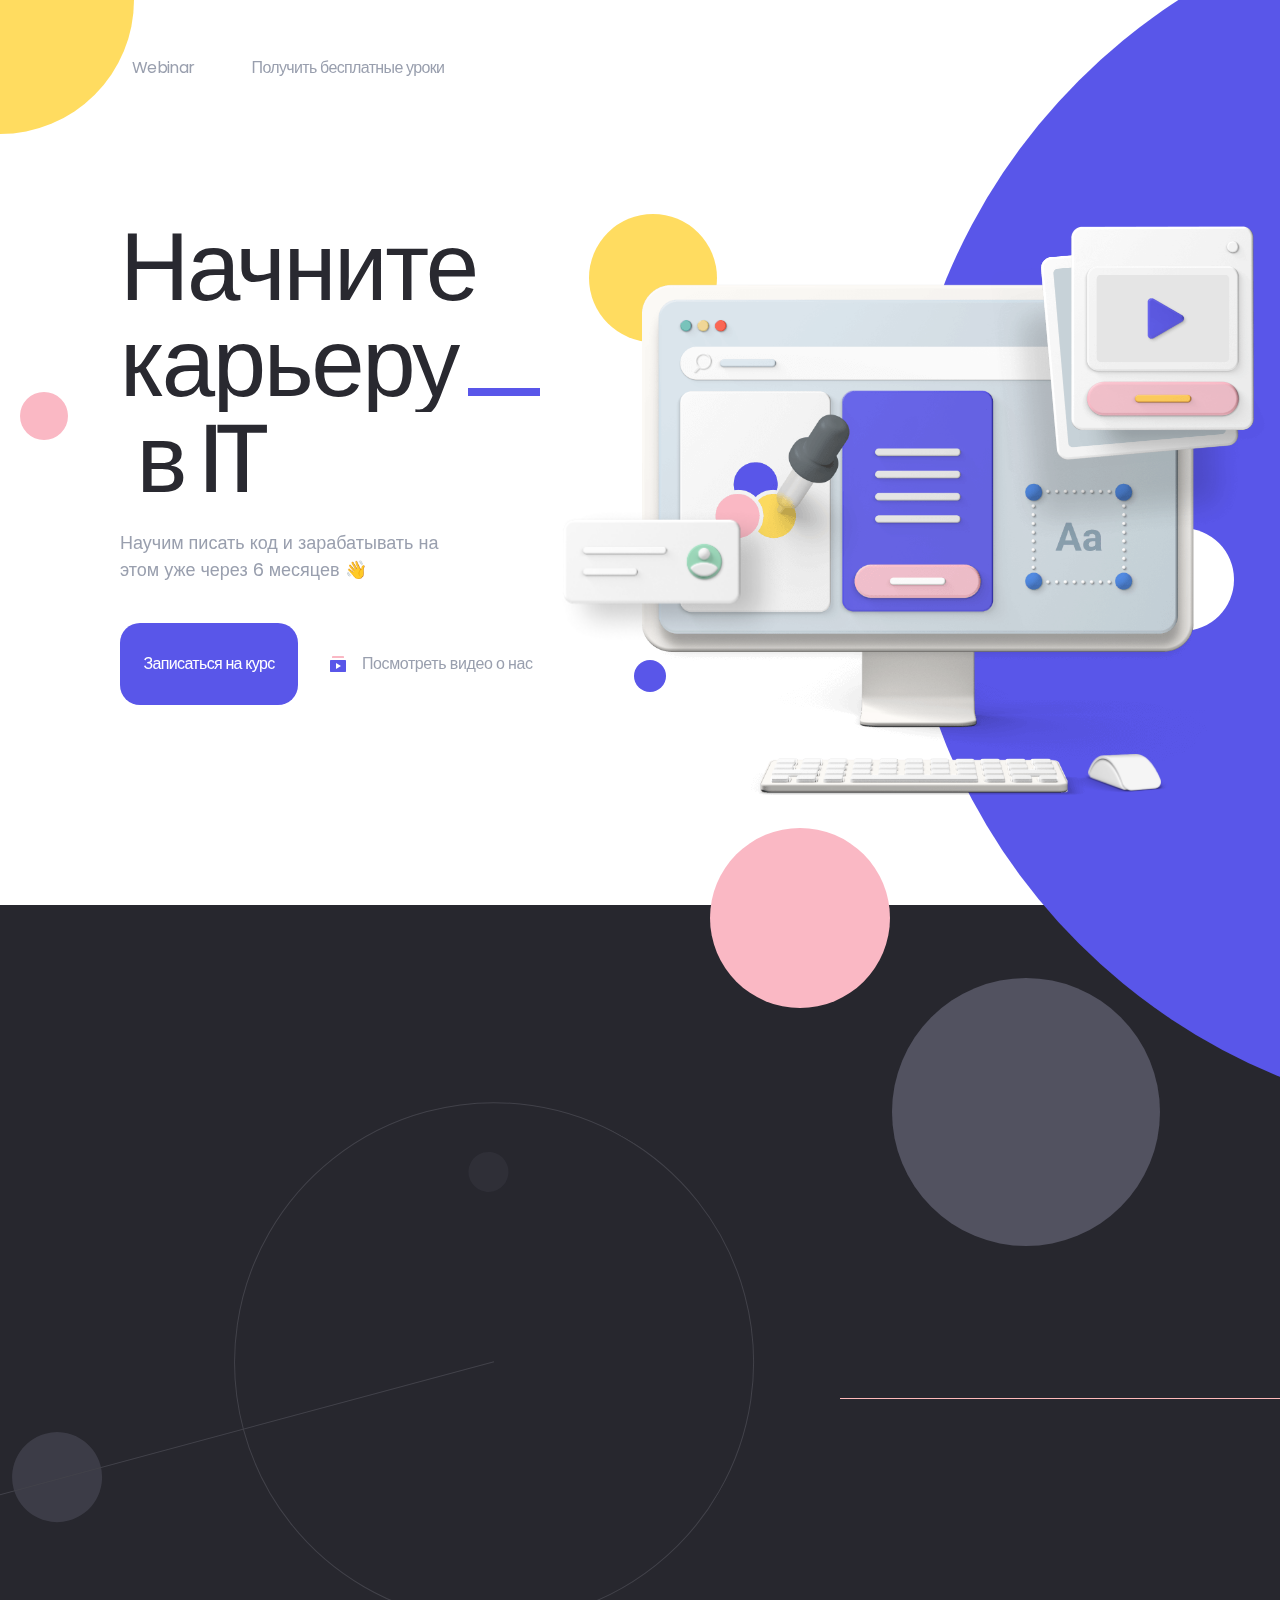
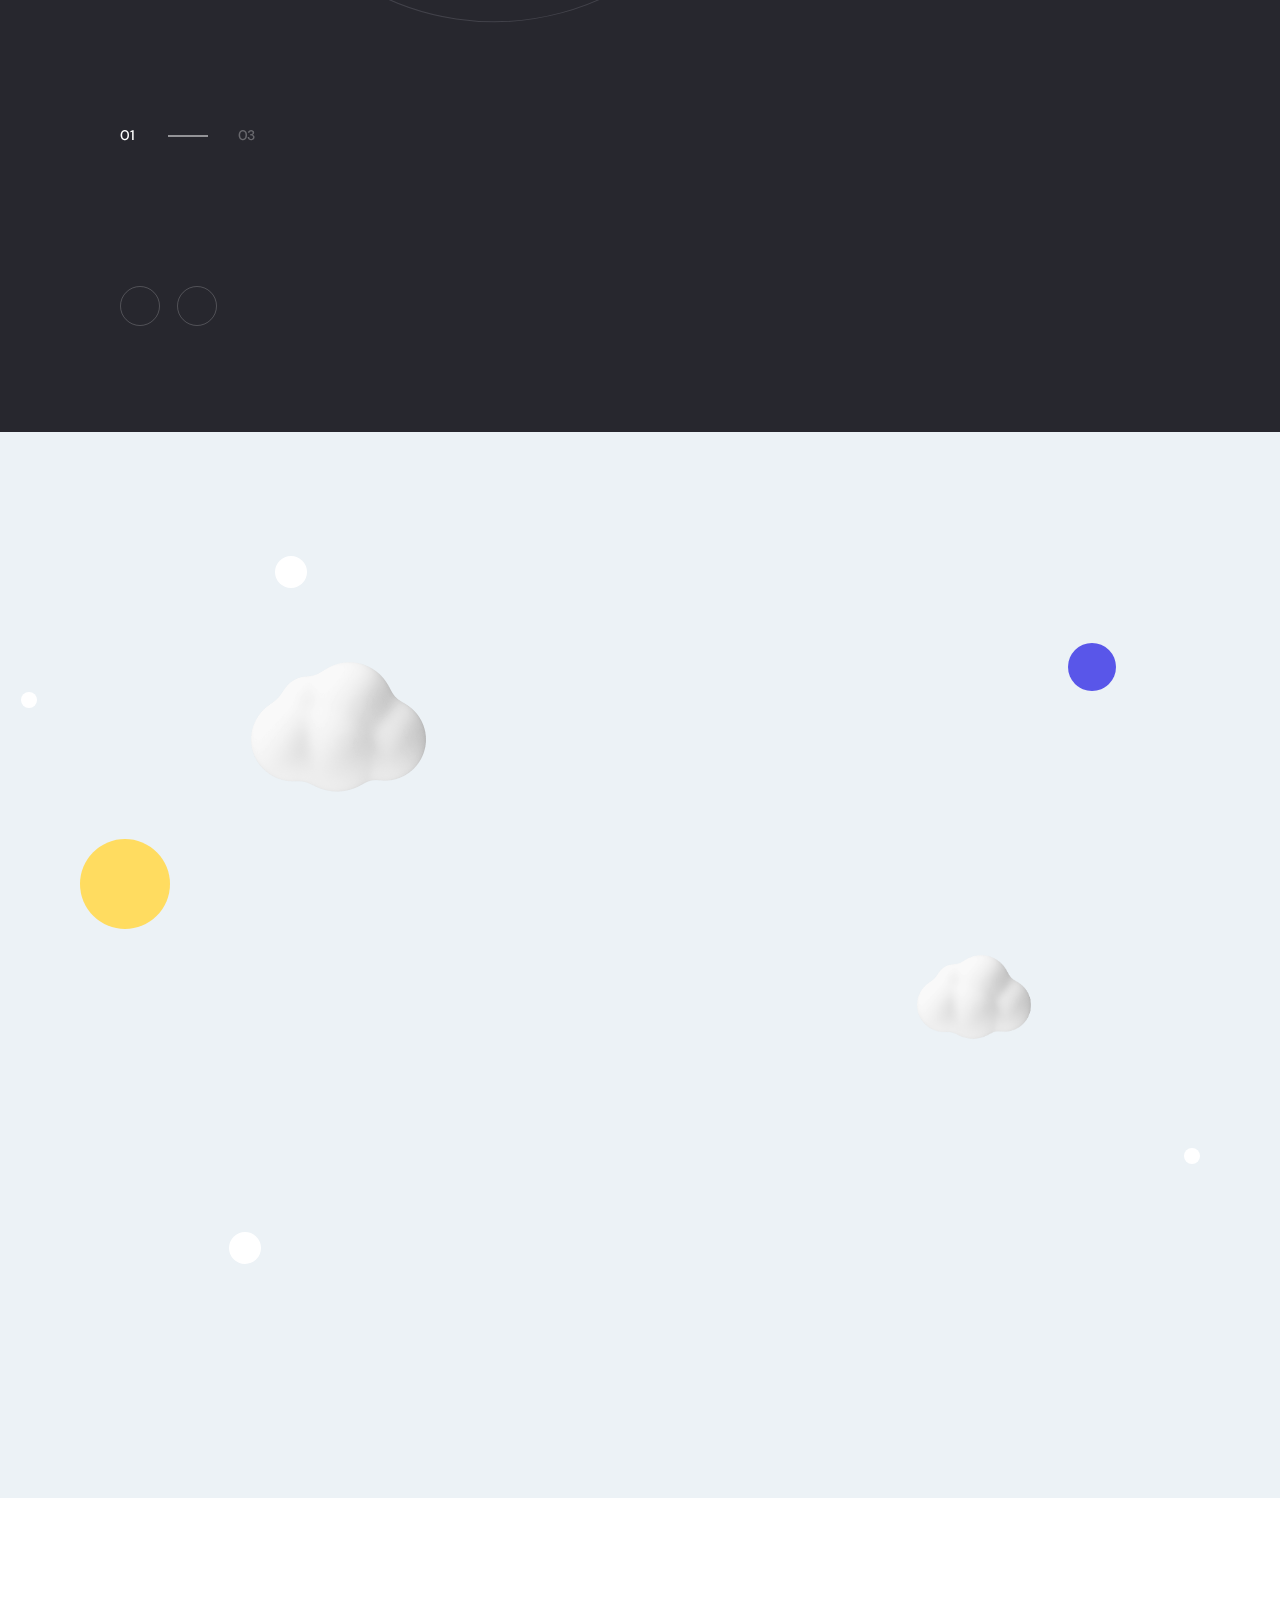
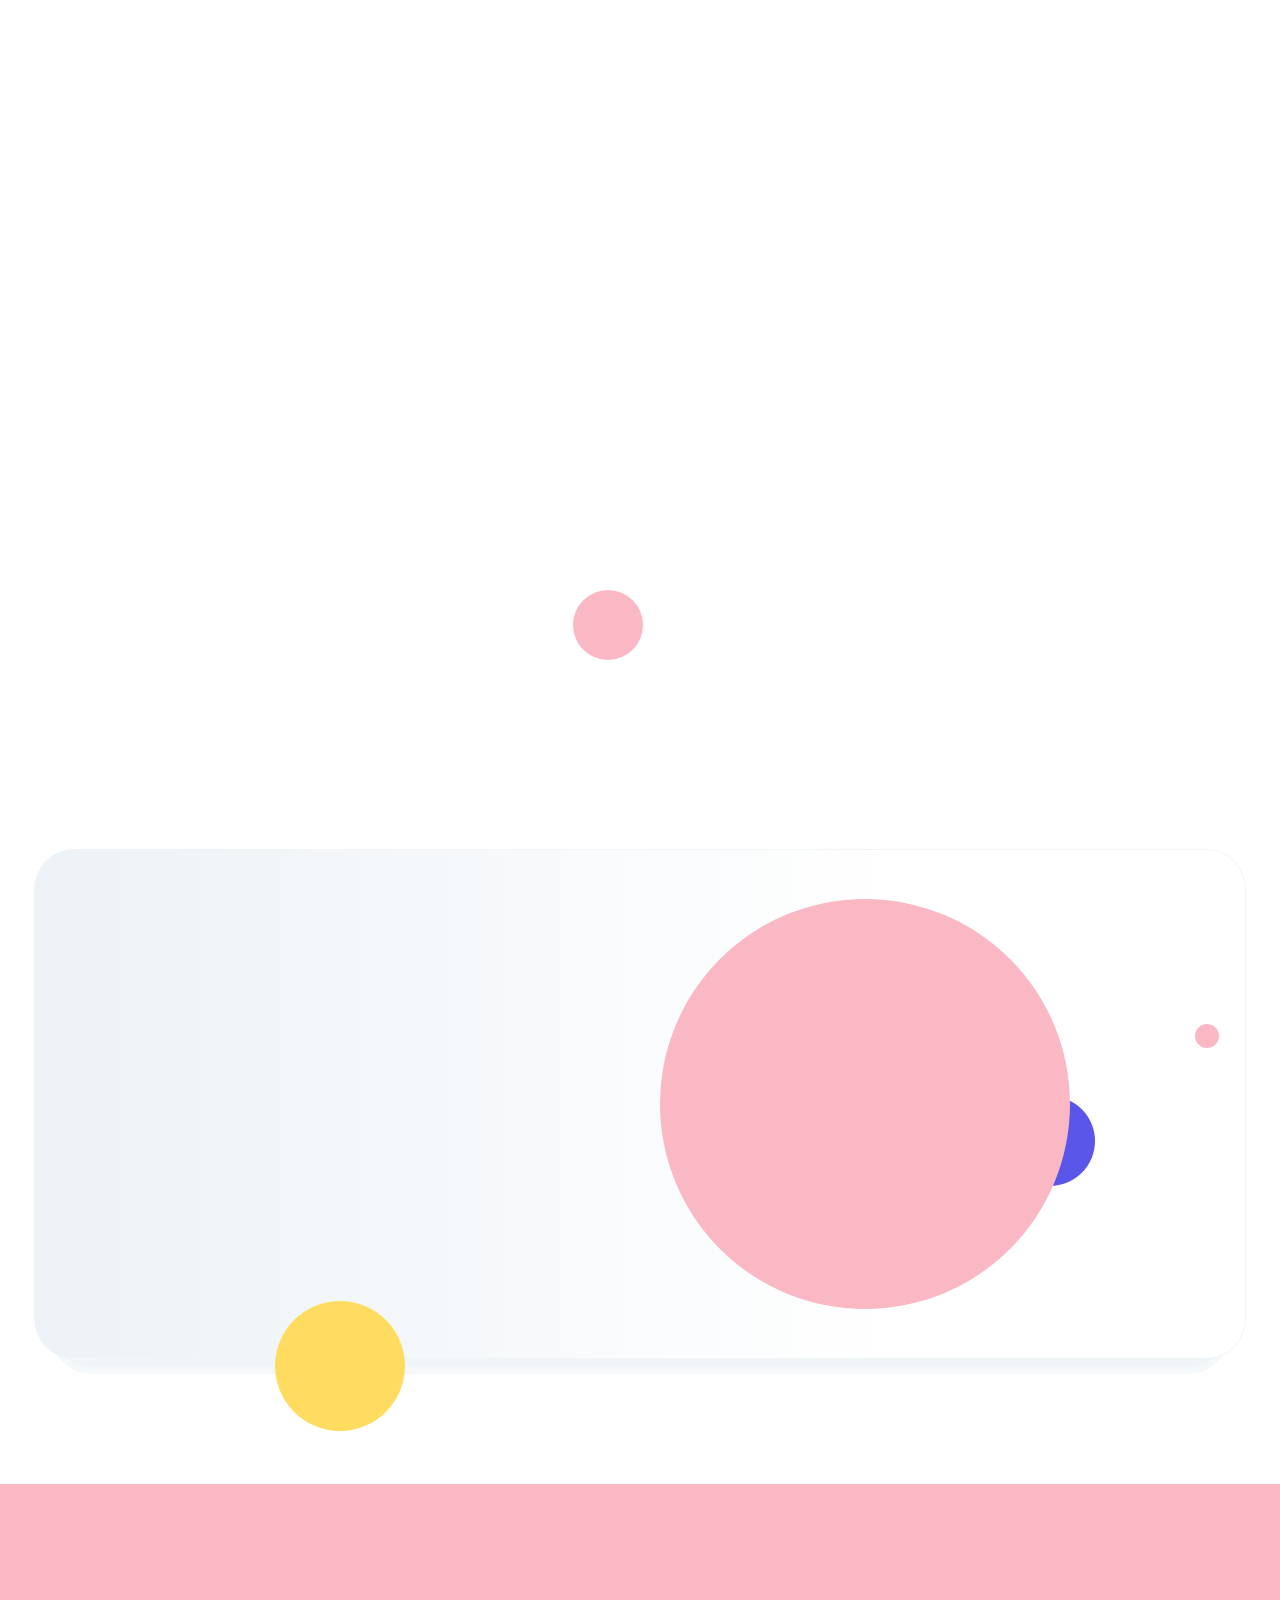
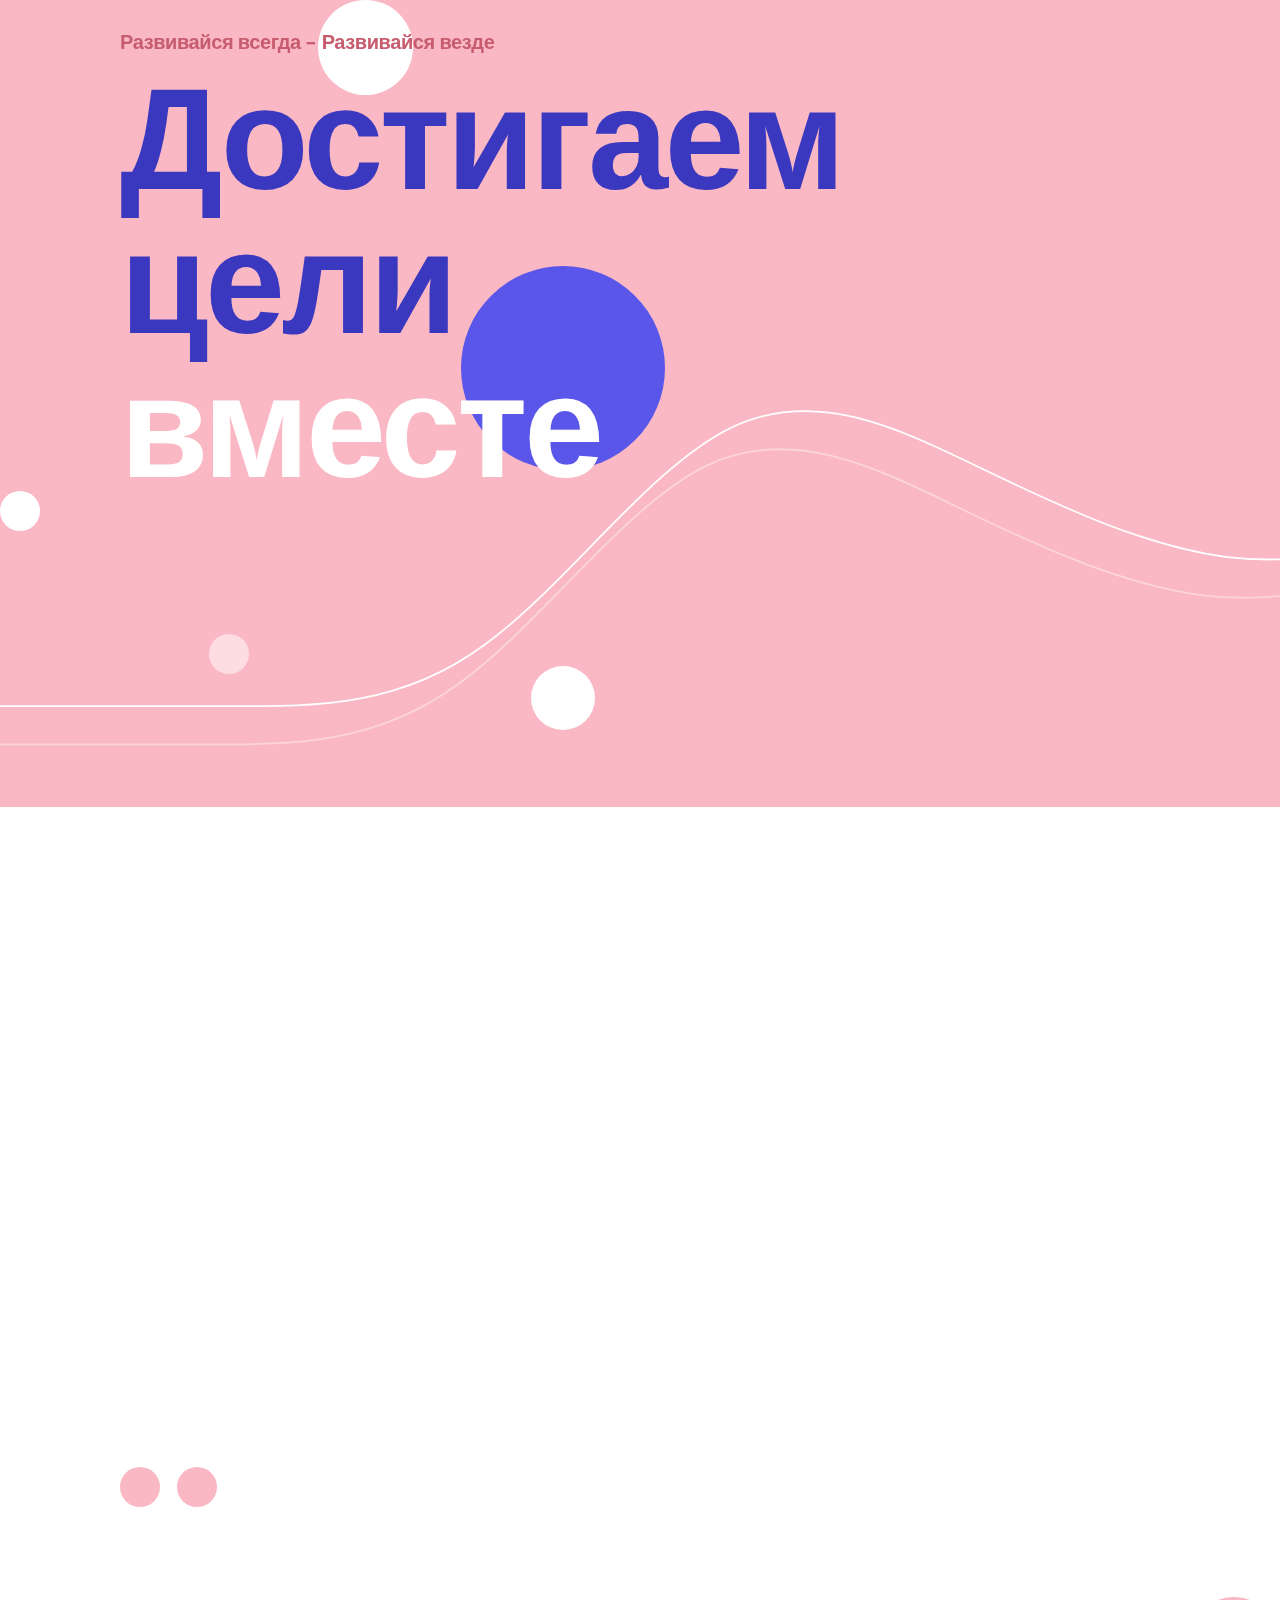
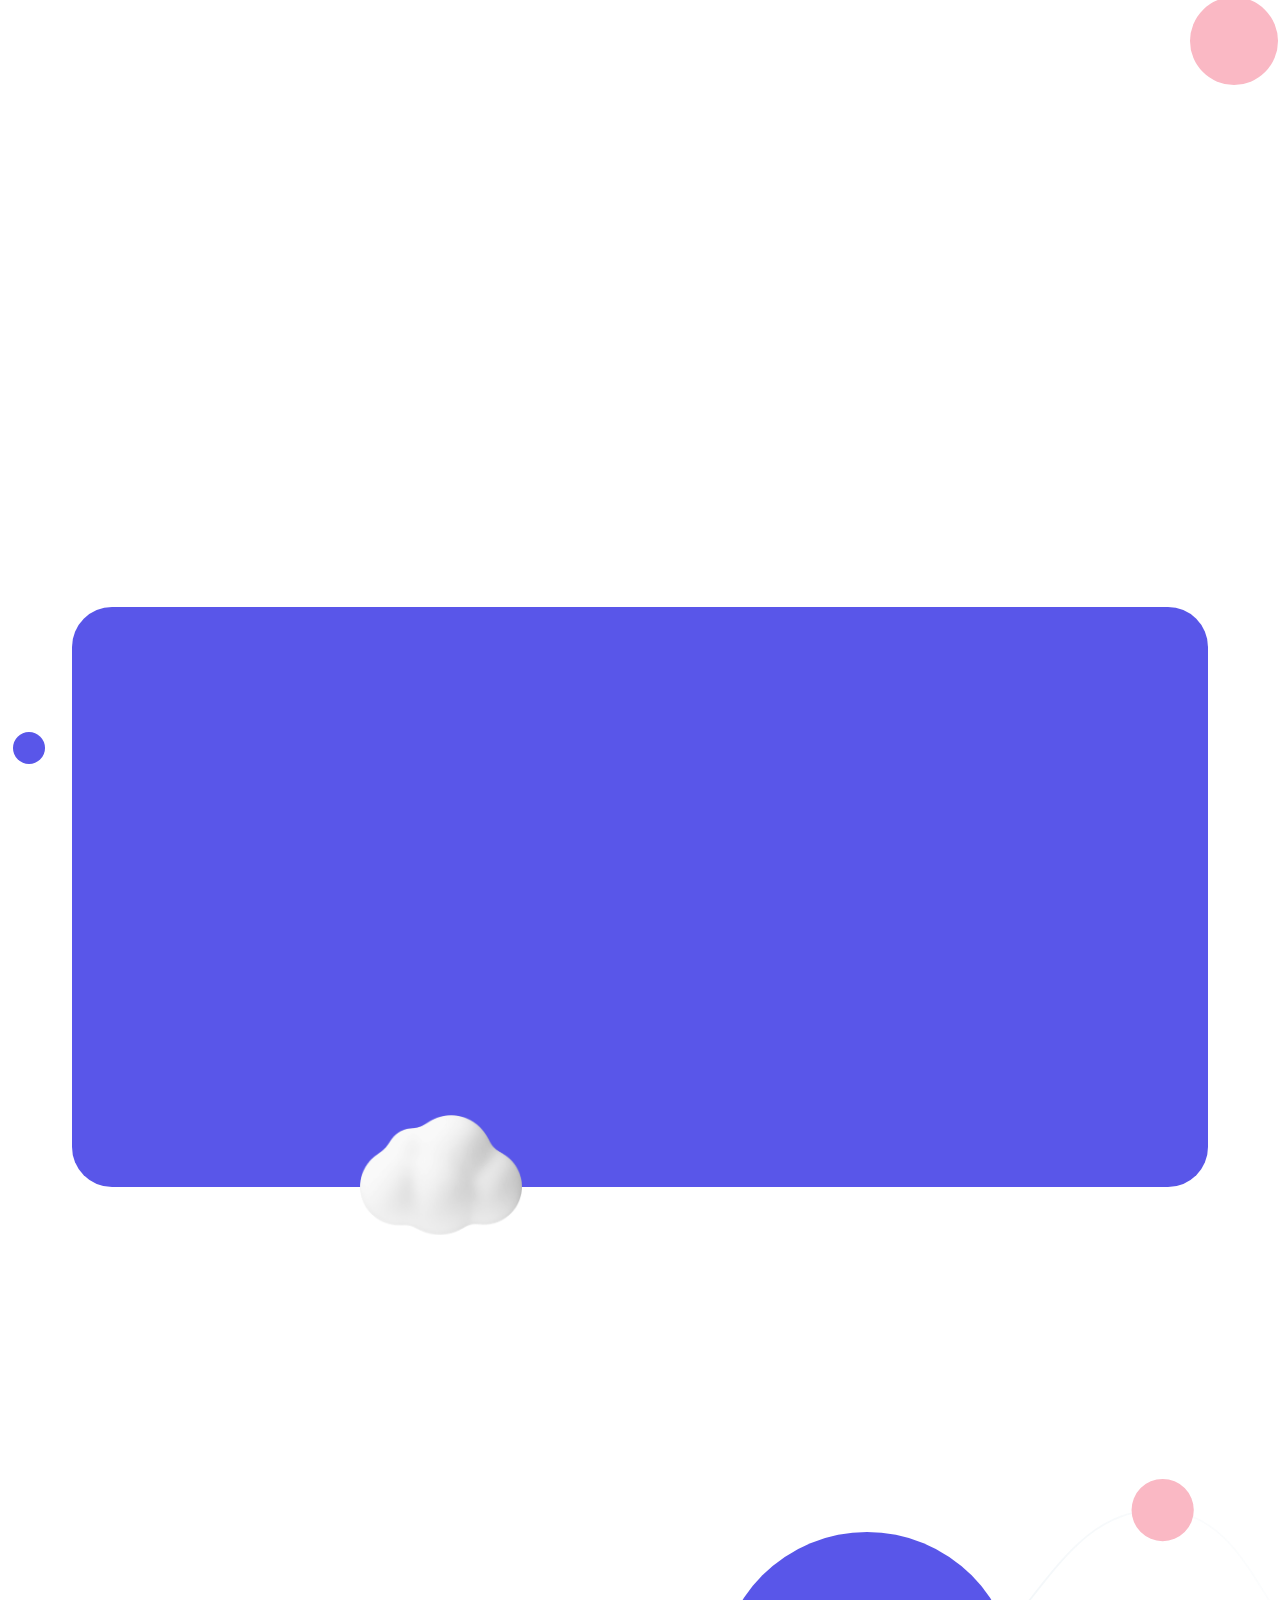
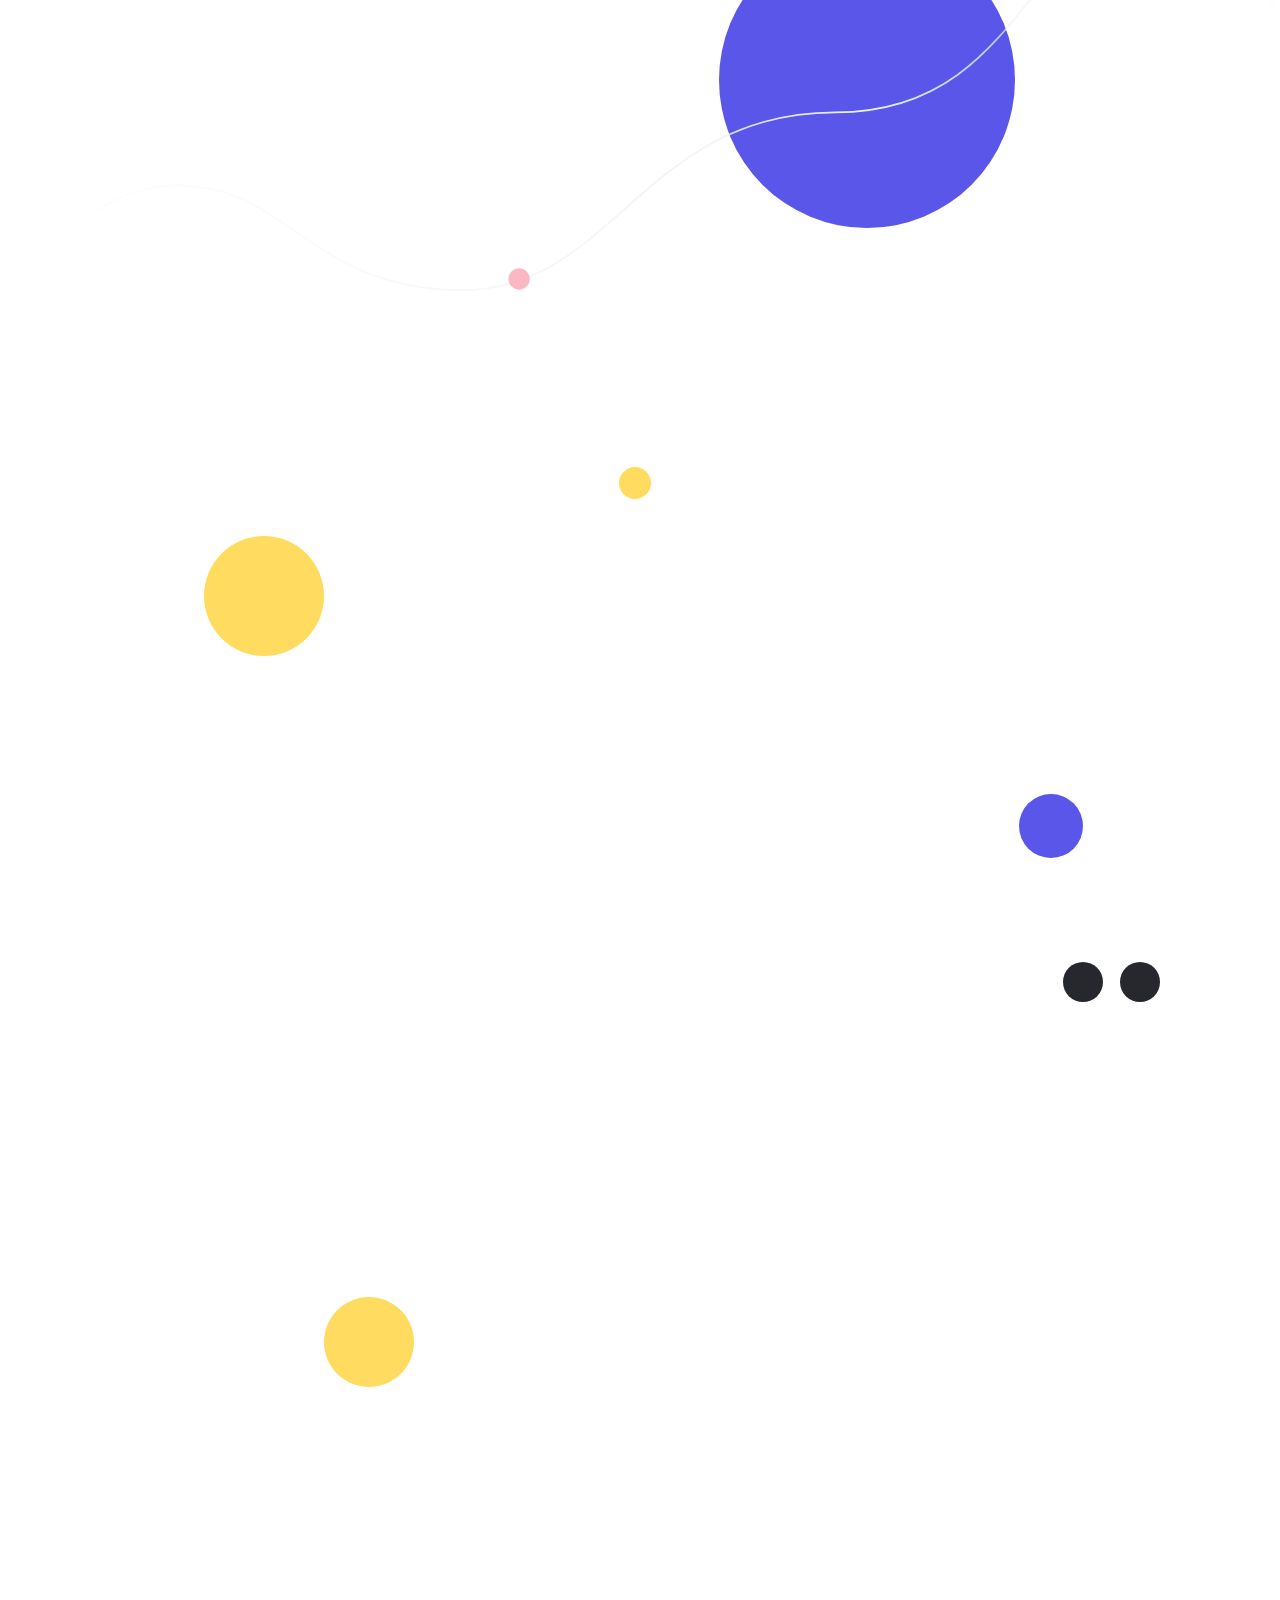
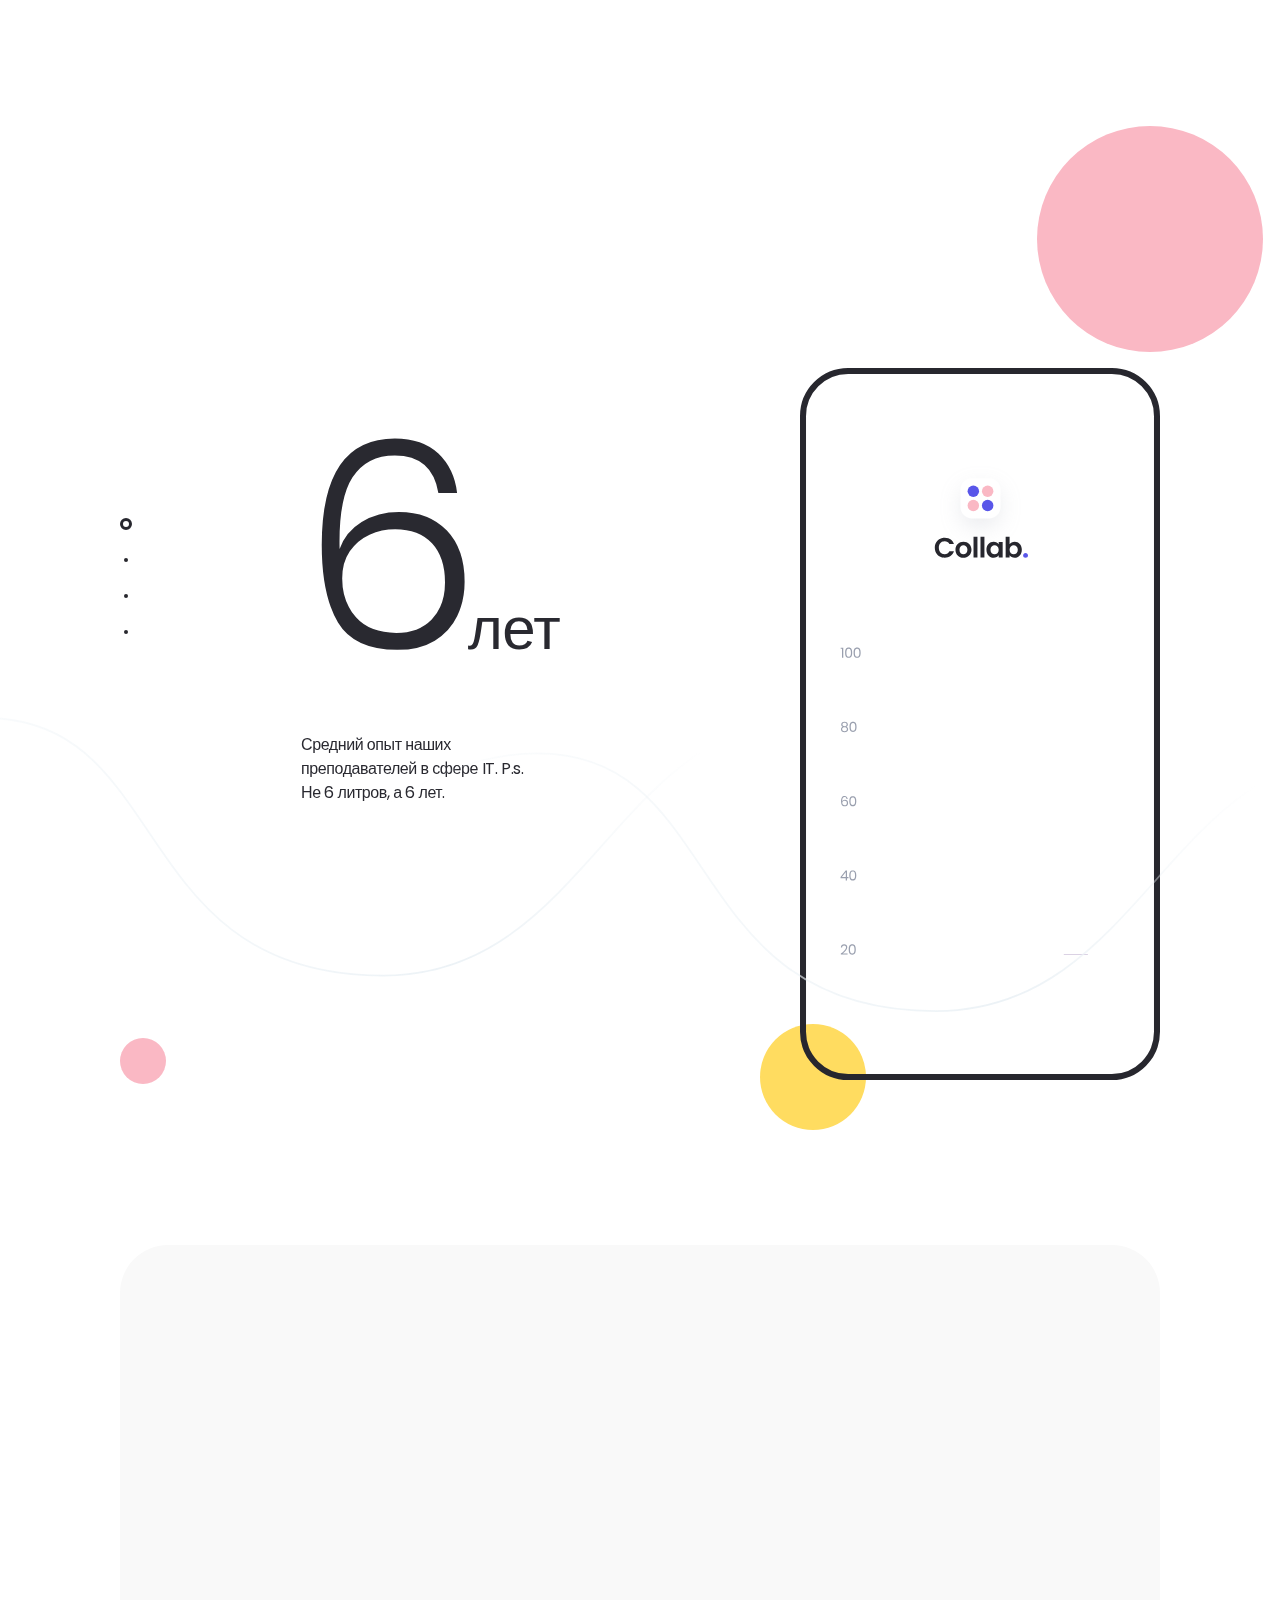
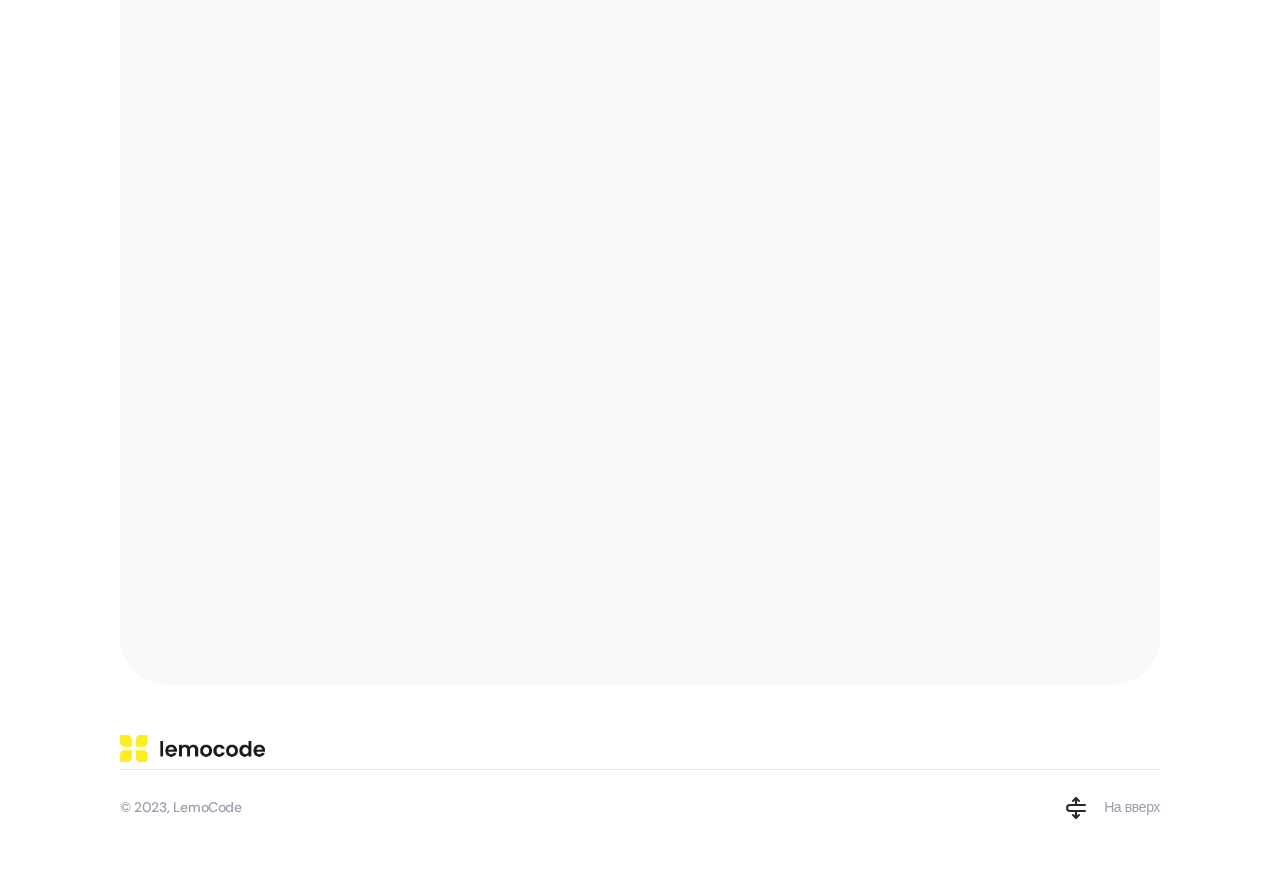
==== index.html @ 08dfc34f "Add free page and adaptive" ====
<!DOCTYPE html>
<html lang="ru">
  <head>
    <meta charset="utf-8">
    <title>LemoCode</title>
    <meta http-equiv="X-UA-Compatible" content="IE=Edge">
    <meta name="viewport" content="width=device-width, initial-scale=1, maximum-scale=1.0, user-scalable=no">
    <meta name="format-detection" content="telephone=no">
    <link rel="apple-touch-icon" sizes="180x180" href="img/apple-touch-icon.png">
    <link rel="icon" type="image/png" sizes="32x32" href="img/favicon-32x32.png">
    <link rel="icon" type="image/png" sizes="16x16" href="img/favicon-16x16.png">
    <link rel="mask-icon" href="img/safari-pinned-tab.svg" color="#5bbad5">
    <meta name="msapplication-TileColor" content="#da532c">
    <meta name="theme-color" content="#ffffff">
    <meta name="description" content="Научим писать код и зарабатывать на этом уже через 6 месяцев 👋">
    <meta name="twitter:card" content="summary">
    <meta name="twitter:title" content="LemoCode">
    <meta name="twitter:description" content="Научим писать код и зарабатывать на этом уже через 6 месяцев 👋">
    <meta name="twitter:creator" content="LemoCode">
    <meta property="og:title" content="LemoCode">
    <meta property="og:type" content="Article">
    <meta property="og:description" content="Научим писать код и зарабатывать на этом уже через 6 месяцев 👋">
    <meta property="og:site_name" content="LemoCode">
    <link rel="stylesheet" media="all" href="css/app.css">
    <script>var viewportmeta = document.querySelector('meta[name="viewport"]');
if (viewportmeta) {
  if (screen.width < 375) {
    var newScale = screen.width / 375;
    viewportmeta.content = 'width=375, minimum-scale=' + newScale + ', maximum-scale=1.0, user-scalable=no, initial-scale=' + newScale + '';
  } else {
    viewportmeta.content = 'width=device-width, maximum-scale=1.0, initial-scale=1.0';
  }
}</script>
  </head>
  <body>
    <div class="page">
      <div class="main">
        <div class="header js-header" id="header">
          <div class="header__center center"><button class="header__burger js-header-burger"><span></span></button><a class="header__logo" href="index.html#"><img class="header__pic" src="img/logo.png" alt=""></a>
            <div class="header__wrap js-header-wrap">
              <nav class="header__nav">
                <a class="header__item" href="webinar/index.html">Webinar</a>
                <a class="header__item" href="free/index.html">Получить бесплатные уроки</a>
              </nav>
              <div class="header__photo"><img class="header__pic" src="img/menu-pic.png" alt=""></div>
            </div>
            <div class="header__search js-header-search"><button class="header__open js-header-open"><svg class="icon icon-search">
                  <use xlink:href="img/sprite.svg#icon-search"></use>
                </svg></button>
              <div class="header__field"><input class="header__input" type="text" placeholder="Search ..."></div>
            </div>
          </div>
          <div class="header__bg js-header-bg"></div>
        </div>
        <div class="main__center center">
          <div class="main__wrap">
            <h1 class="main__title title title_big" data-aos><span class="title__box"><span class="title__text">Начните </span></span><span class="title__box"><span class="title__text"><span class="title__line">карьеру</span></span></span><span class="title__box"><span class="title__text"> в IT</span></span><span class="title__box"></span></h1>
            <div class="main__info info" data-aos="animation-scale-y" data-aos-delay="400">Научим писать код и зарабатывать на этом уже через 6 месяцев 👋</div>
            <div class="main__control" data-aos="animation-scale-y" data-aos-delay="550"><a class="main__btn btn btn_purple" href="#contact_us">Записаться на курс</a><a class="main__link" href="index.html#">
                <div class="main__icon"><img class="main__pic" src="img/play.svg" alt=""></div>
                <div class="main__text">Посмотреть видео о нас</div>
              </a></div>

          </div>
          <div class="main__view" data-aos>
            <div class="main__preview"><img class="main__pic js-parallax" data-scale="1.5" data-orientation="down" src="img/main-pic-1.png" alt=""></div>
            <div class="main__preview"><img class="main__pic js-parallax" data-scale="1.5" data-orientation="up" src="img/main-pic-2.png" alt=""></div>
            <div class="main__preview"><img class="main__pic" src="img/mouse.png" alt=""></div>
            <div class="main__preview"><img class="main__pic" src="img/main-pic-3.png" alt=""></div>
          </div>
          <div class="main__circles">
            <div class="main__circle"></div>
            <div class="main__circle js-rellax" data-rellax-speed="2"></div>
            <div class="main__circle js-rellax" data-rellax-speed="1"></div>
            <div class="main__circle js-rellax" data-rellax-speed="2"></div>
            <div class="main__circle js-rellax" data-rellax-speed=".3"></div>
            <div class="main__circle"></div>
            <div class="main__circle js-rellax" data-rellax-speed="1"></div>
          </div>
        </div>
      </div>
      <div class="features js-features">
        <div class="features__center center">
          <div class="features__head" data-aos="animation-scale-y">
            <div class="features__stage stage">Почему мы?</div>
            <div class="features__box">
              <h2 class="features__title title">У нас все просто</h2>
              <div class="features__info info">Никаких сложных объяснений, наши уроки поймет даже школьник 7 класса. Вам не нужно знать математику или английский язык. Все что нужно для старта, это ваша усидчивость и упорство.</div>
            </div>
          </div>
          <div class="features__body">
            <div class="features__container">
              <div class="features__slider js-features-slider">
                <div class="features__slide" data-aos="animation-scale-y">
                  <div class="features__details">
                    <div class="features__preview"><img class="features__pic" src="img/camera.png" alt=""></div>
                    <div class="features__category">Поддержка</div>
                    <div class="features__text">Вы получите максимум нашего внимания. Наши кураторы исследуют ваши сильные и слабые стороны и дают индивидуальные рекомендации. Мы контролируем каждое сообщение которое вы напишете, каждый шаг и каждое домашнее задание. </div>
                  </div>
                </div>
                <div class="features__slide" data-aos="animation-scale-y" data-aos-delay="200">
                  <div class="features__details">
                    <div class="features__preview"><img class="features__pic" src="img/calendar.png" alt=""></div>
                    <div class="features__category">Современные методы обучения</div>
                    <div class="features__text">За 2 года работы мы создали метод обучения, основанный на уроках без “воды”. Каждый урок длится в среднем 12 минут и на выполнение заданий у вас уйдет не 2 часов. На наших уроках 80% практики, поэтому по окончанию, вы выйдете готовым специалистом с проектами в своем портфолио. </div>
                  </div>
                </div>
                <div class="features__slide">
                  <div class="features__details">
                    <div class="features__preview"><img class="features__pic" src="img/camera.png" alt=""></div>
                    <div class="features__category">Передача опыта</div>
                    <div class="features__text">Наши преподаватели опытные специалисты, работающие в крупнейших компаниях Казахстана. Они знают как передать вам знания, которые реально применяются на практике и как устроиться в такие же крупные компании. Мы передаем опыт!</div>
                  </div>
                </div>

              </div>
            </div>
            <div class="features__status js-features-status"></div>
          </div>
        </div>
        <div class="features__circle js-rellax" data-rellax-speed="-.7"></div>
        <div class="features__bg" data-aos data-aos-duration="1000"><img class="features__pic" src="img/features-pic-1.svg" alt=""></div>
      </div>
      <div class="access">
        <div class="access__center center">
          <div class="access__view" data-aos data-aos-delay="300">
            <div class="access__preview"><img class="access__pic" src="img/access-pic-2.png" alt=""></div>
            <div class="access__preview"><img class="access__pic js-parallax" data-scale="1.5" data-orientation="up" src="img/access-pic-1.png" alt=""></div>
            <div class="access__preview"><img class="access__pic js-parallax" data-scale="1.5" data-orientation="down" src="img/main-pic-2.png" alt=""></div>
          </div>
          <div class="access__wrap" data-aos="animation-scale-y">
            <div class="access__info">Мы - Ваш первый шаг  <br>Оставьте номер и мы расскажем, что делать дальше</div>
            <form class="access__form"
                  action="https://formspree.io/f/mnqkoepo"
                  method="POST"
            >
              <div class="access__field"><input name="phone_number_from_main_page" class="access__input" type="number" placeholder="+7 747 747 4747">
                <div class="access__icon"><img class="access__pic" src="img/sending-mail.svg" alt=""></div>
              </div><button class="access__btn btn btn_purple" type="submit">Отправить</button>
            </form>
          </div>
        </div>
        <div class="access__circles">
          <div class="access__circle" data-aos data-aos-offset="300"></div>
          <div class="access__circle" data-aos data-aos-delay="100" data-aos-offset="300"></div>
          <div class="access__circle" data-aos data-aos-delay="200" data-aos-offset="300"></div>
        </div>
        <div class="access__clouds">
          <div class="access__cloud"><img class="access__pic js-parallax" data-scale="1.5" data-orientation="left" src="img/cloud.png" alt=""></div>
          <div class="access__cloud"><img class="access__pic js-parallax" data-scale="1.5" data-orientation="right" src="img/cloud.png" alt=""></div>
        </div>
        <div class="access__balls">
          <div class="access__ball"></div>
          <div class="access__ball"></div>
          <div class="access__ball"></div>
          <div class="access__ball"></div>
          <div class="access__ball js-rellax" data-rellax-speed="-1"></div>
          <div class="access__ball"></div>
          <div class="access__ball js-rellax" data-rellax-speed="1"></div>
        </div>
      </div>
      <div class="layouts">
        <div class="layouts__center center">
          <div class="layouts__wrap">
            <div class="layouts__head" data-aos="animation-scale-y">
              <div class="layouts__stage stage">IT</div>
              <h2 class="layouts__title title">Сфера IT<span class="title__color">.</span></h2>
            </div>
            <div class="layouts__info info" data-aos="animation-scale-y">самая высокооплачиваемая которая не теряет актуальность. С помощью IT вы можете работать удаленно, проявлять себя, зарабатывать больше и быть в тренде. </div>
            <div class="layouts__list">
              <div class="layouts__item" data-aos="animation-scale-y">
                <div class="layouts__icon"><img class="layouts__pic" src="img/layout-1.svg" alt=""></div>
                <div class="layouts__text">Вам не нужен опыт в IT </div>
              </div>
              <div class="layouts__item" data-aos="animation-scale-y">
                <div class="layouts__icon"><img class="layouts__pic" src="img/layout-2.svg" alt=""></div>
                <div class="layouts__text">Помогаем придти к цели в 10 раз быстрее</div>
              </div>
              <div class="layouts__item" data-aos="animation-scale-y">
                <div class="layouts__icon"><img class="layouts__pic" src="img/layout-3.svg" alt=""></div>
                <div class="layouts__text">Без рисков потери основного занятия</div>
              </div>
            </div>
          </div>
          <div class="layouts__view" data-aos>
            <div class="layouts__preview"><img class="layouts__pic" src="img/layouts-pic-1.png" alt=""></div>
            <div class="layouts__preview"><img class="layouts__pic" src="img/layouts-pic-2.png" alt=""></div>
            <div class="layouts__preview"><img class="layouts__pic" src="img/layouts-pic-3.png" alt=""></div>
            <div class="layouts__preview"><img class="layouts__pic" src="img/layouts-pic-4.png" alt=""></div>
            <div class="layouts__preview"><img class="layouts__pic" src="img/layouts-pic-5.png" alt=""></div>
          </div>
        </div>
      </div>
      <div class="like">
        <div class="like__center center">
          <div class="like__container">
            <div class="like__wrap">
              <h2 class="like__title title" data-aos="animation-scale-x">Обучение до мелочей<span class="title__color">.</span></h2>
              <div class="like__text" data-aos="animation-scale-x" data-aos-delay="150">
                <p>Подготовка охватывает все нюансы - от мелких, но важных тем, которые применяют эксперты в повседневной работе, и заканчивая методами заработка</p>
              </div>
              <div class="like__btn" data-aos="animation-scale-x" data-aos-delay="300"><a href="#contact_us"> <button href="#contact_us" class="btn btn_purple">Записаться на курс</button></a></div>
            </div>
            <div class="like__preview" data-aos><img class="like__pic" src="img/hand-1.png" alt=""></div>
            <div class="like__circle"></div>
            <div class="like__circles">
              <div class="like__circle"></div>
              <div class="like__circle js-rellax" data-rellax-speed="-1"></div>
              <div class="like__circle js-rellax" data-rellax-speed=".8"></div>
              <div class="like__circle"></div>
              <div class="like__circle"></div>
            </div>
          </div>
        </div>
      </div>
      <div class="work">
        <div class="work__center center">
          <div class="work__head">
            <div class="work__stage stage">Развивайся всегда - Развивайся везде</div>
            <h2 class="work__title title"><span class="title__color">Достигаем цели<br></span> вместе</h2>
          </div>
          <div class="work__details" data-aos="animation-translate-y" data-aos-duration="800">
            <div class="work__icon"><img class="work__pic" src="img/balls.svg" alt=""></div>
            <div class="work__text">Если у вас возникнут трудности, мы будем рядом в любую минуту. Ваш успех - наша главная цель, и мы гарантируем, что вы не будете брошены в одиночку.</div>
          </div>
        </div>
        <div class="work__hands">
          <div class="work__hand" data-aos data-aos-duration="800" data-aos-offset="0"><img class="work__pic js-parallax" data-scale="1.2" data-orientation="down" src="img/hand-2.png" alt=""></div>
          <div class="work__hand" data-aos data-aos-duration="800" data-aos-offset="0"><img class="work__pic js-parallax" data-scale="1.3" data-orientation="up" src="img/hand-3.png" alt=""></div>
        </div>
        <div class="work__wave"><img class="work__pic" src="img/wave.svg" alt=""></div>
        <div class="work__preview" data-aos data-aos-duration="600"><img class="work__pic" src="img/work-pic.png" alt=""></div>
        <div class="work__circles">
          <div class="work__circle js-rellax" data-rellax-speed="1"></div>
          <div class="work__circle"></div>
          <div class="work__circle js-rellax" data-rellax-speed="-1"></div>
          <div class="work__circle"></div>
          <div class="work__circle"></div>
        </div>
        <div class="work__cursor" data-aos><img class="work__pic" src="img/cursor.png" alt=""></div>
      </div>
      <div class="teams">
        <div class="teams__center center">
          <div class="teams__head" data-aos="animation-scale-y">
            <div class="teams__stage stage"></div>
            <h2 class="teams__title title">Помогаем многим & многие пишут про нас<span class="title__color">.</span></h2>
          </div>
          <div class="teams__body">
            <div class="teams__col" data-aos="animation-scale-y">
              <h3 class="teams__title title title_sm">Отзывы выпускников</h3>
            </div>
            <div class="teams__col">
              <div class="teams__container">
                <div class="teams__slider js-teams-slider">
                  <div class="teams__slide" data-aos="animation-scale-y" data-aos-delay="200">
                    <div class="teams__line" style="background-color: #5956E9;"></div>
                    <div class="teams__name" style="color: #C75C6F;">Нурбол</div>
                    <div class="teams__text">“ Хочу поблагодарить LemoCode за те знания которые он дал мне. Благодаря этим знаниям в 19 лет я веду разработку для крупной компании и получаю хорошую прибыль. А также большое спасибо моему преподавателю Ерлану и ребятам из группы, которые всегда помогали когда у меня возникали вопросы ”</div>
                    <div class="teams__user">
                      <div class="teams__ava"><img class="teams__pic" src="img/ava-1.png" alt=""></div>
                      <div class="teams__box">
                        <div class="teams__man">@nurbolfootbal</div>
                      </div>
                    </div>
                  </div>
                  <div class="teams__slide" data-aos="animation-scale-y" data-aos-delay="400">
                    <div class="teams__line" style="background-color: #FAB8C4;"></div>
                    <div class="teams__name" style="color: #5956E9;">Дулат</div>
                    <div class="teams__text">“ У вас очень хороший педагогический состав. Сегодня я закончил курс Java разработки преподавателем моим был Ерлан. Он настолько интересно, а главное полезно преподносил информацию, что не понять было бы просто невозможно. Я бы с радостью пошел на его дополнительные курсы ”</div>
                    <div class="teams__user">
                      <div class="teams__ava"><img class="teams__pic" src="img/ava-1.png" alt=""></div>
                      <div class="teams__box">
                        <div class="teams__man">@_danevert_</div>
                      </div>
                    </div>
                  </div>
                  <div class="teams__slide">
                    <div class="teams__line" style="background-color: #5956E9;"></div>
                    <div class="teams__name" style="color: #C75C6F;">Арнур</div>
                    <div class="teams__text">“ Здравствуйте! Хотел бы оставить свой отзыв. Я закончил курсы Python разработка и хотел бы отметить пару вещей. Во первых это качество обучения и педагогов. Вы мастера своего дела. Во вторых обратная связь. Каждое мое задание проверяли с большой отдачей и говорили в каком направлении есть проблемы, а где у меня хорошо получается. Всем советую данный учебный центр! ”</div>
                    <div class="teams__user">
                      <div class="teams__ava"><img class="teams__pic" src="img/ava-1.png" alt=""></div>
                      <div class="teams__box">
                        <div class="teams__man">@twilin._.beach</div>
                      </div>
                    </div>
                  </div>
                </div>
              </div>
            </div>
          </div>
        </div>
        <div class="teams__circle js-rellax" data-rellax-speed="1"></div>
      </div>

      <div class="tool">
        <div class="tool__center center">
          <div class="tool__container">
            <div class="tool__wrap">
              <h2 class="tool__title title" data-aos="animation-scale-y">Готовы начать свой путь?</h2>
              <div class="tool__info info" data-aos="animation-scale-y" data-aos-delay="150">Получите 5 бесплатных уроков, где вы  узнаете с чего начать и напишете свой первый код </div>
              <div class="tool__btn" data-aos="animation-scale-y" data-aos-delay="300"><a class="btn btn_white" href="#contact_us" data-effect="mfp-zoom-in">Получить</a></div>
            </div>
            <div class="tool__cloud"><img class="tool__pic js-parallax" data-scale="1.5" data-orientation="right" src="img/cloud.png" alt=""></div>
          </div>
        </div>
      </div>


      <div class="speed">
        <div class="speed__center center">
          <div class="speed__wrap">
            <div class="speed__head" data-aos="animation-scale-y">
              <h2 class="speed__title title">Практика - <br>друг эксперта<span class="title__color">.</span></h2>
              <div class="speed__text">Каждый урок направлен на то, чтобы вы проделали работу</div>
            </div>
            <div class="speed__number" data-aos="animation-scale-y"><span>80</span>%</div>
          </div>
        </div>
        <div class="speed__line"><img class="speed__pic" src="img/line.svg" alt=""></div>
        <div class="speed__preview" data-aos>
          <div class="speed__graphic"><img class="speed__pic" src="img/graphic.png" alt=""></div>
          <div class="speed__plant"><img class="speed__pic js-parallax" data-scale="1.3" data-orientation="left" src="img/plant.png" alt=""></div>
        </div>
        <div class="speed__circles">
          <div class="speed__circle js-rellax" data-rellax-speed="-1"></div>
          <div class="speed__circle js-rellax" data-rellax-speed="1"></div>
          <div class="speed__circle"></div>
        </div>
      </div>

      <div class="design">
        <div class="design__center center">
          <div class="design__wrap" data-aos="animation-translate-y">
            <div class="design__stage stage">Доступность</div>
            <h2 class="design__title title">В любой точке мира<span class="title__color">.</span></h2>
            <div class="design__info info">Наши уроки построены таким образом, чтобы вы могли получать знания где угодно и когда угодно</div>
          </div>
          <div class="design__hand" data-aos data-aos-duration="600"><img class="design__pic" src="img/hand-4.png" alt=""></div>
          <div class="design__bg" data-aos data-aos-delay="400"><img class="design__pic" src="img/design-pic.png" alt=""></div>
          <div class="design__circles">
            <div class="design__circle js-rellax" data-rellax-speed="1"></div>
            <div class="design__circle"></div>
            <div class="design__circle js-rellax" data-rellax-speed=".5"></div>
          </div>
          <div class="design__body">
            <div class="design__container">
              <div class="design__slider js-design-slider">
                <div class="design__slide" data-aos="animation-translate-y" data-aos-delay="0">
                  <div class="design__view">
                    <div class="design__preview"><img class="design__pic" src="img/design-pic-1.png" alt=""></div>
                  </div>
                  <div class="design__details">
                    <div class="design__info">Регистрация и доступ</div>
                    <div class="design__text">Зарегистрировавшись, вы получите доступ к нашей образовательной платформе с необходимыми материалами.</div>
                        <use xlink:href="img/sprite.svg#icon-arrow-right"></use>
                      </svg></a>
                  </div>
                </div>
                <div class="design__slide" data-aos="animation-translate-y" data-aos-delay="200">
                  <div class="design__view">
                    <div class="design__preview"><img class="design__pic" src="img/design-pic-2.png" alt=""></div>
                  </div>
                  <div class="design__details">
                    <div class="design__info">Интерактивное обучение</div>
                    <div class="design__text">Мы предоставляем интерактивные модули и задания для эффективного изучения материала.</div>
                  </div>
                </div>
                <div class="design__slide" data-aos="animation-translate-y" data-aos-delay="400">
                  <div class="design__view">
                    <div class="design__preview"><img class="design__pic" src="img/design-pic-3.png" alt=""></div>
                  </div>
                  <div class="design__details">
                    <div class="design__info">Поддержка и менторство</div>
                    <div class="design__text">Опытные менторы следят за вашим прогрессом и предоставляют консультации по вашей просьбе.</div>
                  </div>
                </div>
                <div class="design__slide" data-aos="animation-translate-y">
                  <div class="design__view">
                    <div class="design__preview"><img class="design__pic" src="img/design-pic-1.png" alt=""></div>
                  </div>
                  <div class="design__details">
                    <div class="design__info">Оценка и сертификат</div>
                    <div class="design__text">По завершению курса вы получите оценку и сертификат, подтверждающий ваши навыки и знания.</div>
                  </div>
                </div>

              </div>
            </div>
          </div>
        </div>
      </div>
      <div class="details">
        <div class="details__center center">
          <div class="details__head" data-aos="animation-scale-y">
            <h2 class="details__title title">LemoCode в цифрах<span class="title__color">.</span></h2>
            <div class="details__info info">Наша цель - помочь каждому открыть свои лучшие качества и достичь целей.</div>
          </div>
          <div class="details__row">
            <div class="details__container">
              <div class="details__slider js-details-slider">
                <div class="details__slide">
                  <div class="details__counter"><span class="details__number">6</span> лет</div>
                  <div class="details__text">Средний опыт наших преподавателей в сфере IT. P.s. Не 6 литров, а 6 лет. </div>
                </div>
                <div class="details__slide">
                  <div class="details__counter"><span class="details__number">620+</span> </div>
                  <div class="details__text">Столько студентов прошли свой путь с нашими преподавателями</div>
                </div>
                <div class="details__slide">
                  <div class="details__counter"><span class="details__number">12</span></div>
                  <div class="details__text">Спикеров-преподавателей из крупнейших IT компаний Казахстана</div>
                </div>
                <div class="details__slide">
                  <div class="details__counter"><span class="details__number">93</span> %</div>
                  <div class="details__text">Окончивших курс отмечают, что достигли хороших результатов</div>
                </div>
              </div>
            </div>
            <div class="details__graphic">
              <div class="details__mobile"><img class="details__pic" src="img/mobile.svg" alt="">
                <div class="details__box">
                  <div class="details__chart" data-aos data-aos-offset="0" data-aos-delay="300" data-aos-duration="1000"><img class="details__pic" src="img/chart.svg" alt=""></div>
                </div>
              </div>
            </div>
          </div>
          <div class="details__hand"><img class="details__pic js-parallax" data-scale="1.2" data-orientation="up" src="img/hand-5.png" alt=""></div>
          <div class="details__line"><img class="details__pic" src="img/line-2.svg" alt=""></div>
          <div class="details__circles">
            <div class="details__circle"></div>
            <div class="details__circle js-rellax" data-rellax-speed="-.5"></div>
          </div>
        </div>
      </div>

      <div id="contact_us" class="wrapper" style="background-color: #fff;">
        <div class="contacts">
          <div class="contacts__center center">
            <div class="contacts__container">
              <div class="contacts__wrap">
                <h2 class="contacts__title h1" data-aos="animation-scale-y" data-aos-delay="200">Узнайте все о мире программирования за 30 минут</h2>
                <div class="contacts__info" data-aos="animation-scale-y" data-aos-delay="400">Вебинар вам необходим, если устали от наемной работы, плохих условий, выбрали не то направление и хотите делать то, что приносит реальные результаты. Вы узнаете как начать менять свою жизнь</div>
              </div>
              <div class="contacts__row">
                <div class="contacts__details" data-aos="animation-translate-y"><a class="contacts__line" href="mailto:hello@ui8.net">
                  <div class="contacts__icon">
                    <svg xmlns="http://www.w3.org/2000/svg" width="18" height="15" fill="none" viewBox="0 0 18 15">
                      <path fill-rule="evenodd" d="M2.422.267C1.244.267.289 1.222.289 2.4v9.956c0 1.178.955 2.133 2.133 2.133h12.8c1.178 0 2.133-.955 2.133-2.133V2.4c0-1.178-.955-2.133-2.133-2.133h-12.8zM1.711 2.4a.71.71 0 0 1 .711-.711h12.8a.71.71 0 0 1 .711.711v9.956a.71.71 0 0 1-.711.711h-12.8a.71.71 0 0 1-.711-.711V2.4zm2.636.919a.71.71 0 1 0-1.006 1.006l4.978 4.978a.71.71 0 0 0 1.006 0l4.978-4.978a.71.71 0 1 0-1.006-1.006L8.822 7.794 4.347 3.319zm1.422 5.689a.71.71 0 0 1 0 1.006l-1.422 1.422a.71.71 0 1 1-1.006-1.006l1.422-1.422a.71.71 0 0 1 1.006 0zm7.111 0a.71.71 0 1 0-1.006 1.006l1.422 1.422a.71.71 0 1 0 1.006-1.006l-1.422-1.422z" fill="#4c40f7"></path>
                    </svg>
                  </div>
                  <div class="contacts__text">lemocode@yandex.kz</div></a>

                </div>
                <form class="contacts__form" data-aos="animation-translate-y" data-aos-delay="200"
                      action="https://formspree.io/f/mnqkoepo"
                      method="POST"
                >
                  <div class="contacts__field field">
                    <div class="field__wrap">
                      <input class="field__input" type="text" name="name" placeholder="Имя"/>
                      <div class="field__icon">

                      </div>
                    </div>
                  </div>
                  <div class="contacts__field field">
                    <div class="field__wrap">
                      <input class="field__input" type="email" name="email" placeholder="Email"/>
                      <div class="field__icon">

                      </div>
                    </div>
                  </div>
                  <div class="contacts__field field">
                    <div class="field__wrap">
                      <input class="field__input" type="number" name="phone" placeholder="+7 747 747 4747"/>
                      <div class="field__icon">

                      </div>
                    </div>
                  </div>

                  <div class="contacts__btn">
                    <button type="submit" class="btn btn_purple"><span class="btn__text">Отправить</span>

                    </button>
                  </div>
                </form>
              </div>
              <!--<div class="contacts__social">
                <div class="contacts__box" data-aos="animation-translate-y"><a class="contacts__link" href="index.html#">
                  <svg xmlns="http://www.w3.org/2000/svg" width="16" height="16" viewBox="0 0 16 16">
                    <path fill="#9f9fa9" d="M12 0c2.056 0 4 1.944 4 4h0v8c0 2.056-1.944 4-4 4h0-8c-2.056 0-4-1.944-4-4h0V4c0-2.056 1.944-4 4-4h0zm0 2H4c-.935 0-2 1.065-2 2h0v8c0 .953 1.047 2 2 2h8c.935 0 2-1.065 2-2h0V4c0-.935-1.065-2-2-2h0zM8 4c2.206 0 4 1.794 4 4s-1.794 4-4 4-4-1.794-4-4 1.794-4 4-4zm0 2c-1.103 0-2 .897-2 2s.897 2 2 2 2-.897 2-2-.897-2-2-2zm4.145-3.068a.96.96 0 1 1 0 1.92.96.96 0 1 1 0-1.92z"></path>
                  </svg>
                  <div class="contacts__text">Instagram</div></a></div>
                <div class="contacts__box" data-aos="animation-translate-y" data-aos-delay="150"><a class="contacts__link" href="index.html#">
                  <svg xmlns="http://www.w3.org/2000/svg" width="16" height="16" viewBox="0 0 16 16">
                    <path fill="#9f9fa9" d="M12 0c2.056 0 4 1.944 4 4h0v8c0 2.056-1.944 4-4 4h0-8c-2.056 0-4-1.944-4-4h0V4c0-2.056 1.944-4 4-4h0zm0 2H4c-.935 0-2 1.065-2 2h0v8c0 .953 1.047 2 2 2h8c.935 0 2-1.065 2-2h0V4c0-.935-1.065-2-2-2h0zM8 4c2.206 0 4 1.794 4 4s-1.794 4-4 4-4-1.794-4-4 1.794-4 4-4zm0 2c-1.103 0-2 .897-2 2s.897 2 2 2 2-.897 2-2-.897-2-2-2zm4.145-3.068a.96.96 0 1 1 0 1.92.96.96 0 1 1 0-1.92z"></path>
                  </svg>
                  <div class="contacts__text">Telegram</div></a></div>
                <div class="contacts__box" data-aos="animation-translate-y" data-aos-delay="300"><a class="contacts__link" href="index.html#">
                  <svg xmlns="http://www.w3.org/2000/svg" width="16" height="16" viewBox="0 0 16 16">
                    <path fill="#9f9fa9" d="M12 0c2.056 0 4 1.944 4 4h0v8c0 2.056-1.944 4-4 4h0-8c-2.056 0-4-1.944-4-4h0V4c0-2.056 1.944-4 4-4h0zm0 2H4c-.935 0-2 1.065-2 2h0v8c0 .953 1.047 2 2 2h8c.935 0 2-1.065 2-2h0V4c0-.935-1.065-2-2-2h0zM8 4c2.206 0 4 1.794 4 4s-1.794 4-4 4-4-1.794-4-4 1.794-4 4-4zm0 2c-1.103 0-2 .897-2 2s.897 2 2 2 2-.897 2-2-.897-2-2-2zm4.145-3.068a.96.96 0 1 1 0 1.92.96.96 0 1 1 0-1.92z"></path>
                  </svg>
                  <div class="contacts__text">Whatsapp</div></a></div>
                <div class="contacts__box" data-aos="animation-translate-y" data-aos-delay="450"><a class="contacts__link" href="index.html#">
                  <svg xmlns="http://www.w3.org/2000/svg" width="16" height="16" viewBox="0 0 16 16">
                    <path fill="#9f9fa9" d="M12 0c2.056 0 4 1.944 4 4h0v8c0 2.056-1.944 4-4 4h0-8c-2.056 0-4-1.944-4-4h0V4c0-2.056 1.944-4 4-4h0zm0 2H4c-.935 0-2 1.065-2 2h0v8c0 .953 1.047 2 2 2h8c.935 0 2-1.065 2-2h0V4c0-.935-1.065-2-2-2h0zM8 4c2.206 0 4 1.794 4 4s-1.794 4-4 4-4-1.794-4-4 1.794-4 4-4zm0 2c-1.103 0-2 .897-2 2s.897 2 2 2 2-.897 2-2-.897-2-2-2zm4.145-3.068a.96.96 0 1 1 0 1.92.96.96 0 1 1 0-1.92z"></path>
                  </svg>
                  <div class="contacts__text">YouTube</div></a></div>
              </div> -->
              <div class="figures">
                <div class="figures__preview"><img class="figures__pic" src="img/content/figures-1.png" alt=""/></div>
                <div class="figures__preview"><img class="figures__pic js-parallax" data-scale="1.6" data-orientation="up" src="img/content/figures-2.png" alt=""/></div>
                <div class="figures__preview"><img class="figures__pic js-parallax" data-scale="1.3" data-orientation="up" src="img/content/figures-3.png" alt=""/></div>
                <div class="figures__preview"><img class="figures__pic" src="img/content/figures-4.png" alt=""/></div>
                <div class="figures__preview"><img class="figures__pic js-parallax" data-scale="2.3" data-orientation="down" src="img/content/figures-5.png" alt=""/></div>
                <div class="figures__preview"><img class="figures__pic js-parallax" data-scale="2" data-orientation="up" src="img/content/figures-6.png" alt=""/></div>
              </div>
            </div>
          </div>
        </div>
      </div>

      <!--<div class="accord js-accord">
        <div class="accord__center center">
          <div class="accord__row">
            <div class="accord__details">
              <div class="accord__top" data-aos="animation-scale-y">
                <div class="accord__title title title_sm">Technological maturity.</div>
                <div class="accord__text">Collab is fast. Files are always up to date and ready for production. </div>
              </div>
              <ul class="accord__list" data-aos="animation-scale-y" data-aos-delay="200">
                <li>Collab Cloud</li>
                <li>Collab Design</li>
                <li>Collab Share</li>
                <li>Collab Code</li>
              </ul>
            </div>
            <div class="accord__wrap">
              <div class="accord__item js-accord-item active" data-aos="animation-scale-y">
                <div class="accord__head js-accord-head">
                  <div class="accord__icon"><img class="accord__pic" src="img/layout-3.svg" alt=""></div>
                  <div class="accord__category">In research</div>
                </div>
                <div class="accord__body js-accord-body" style="display: block; background-image: url('img/accord-pic.png');">
                  <ul class="accord__desc">
                    <li>3+ user</li>
                    <li>5 TB of secure storage</li>
                    <li>Premium productivity features and simple, secure file sharing</li>
                  </ul>
                </div>
              </div>
              <div class="accord__item js-accord-item" data-aos="animation-scale-y">
                <div class="accord__head js-accord-head">
                  <div class="accord__icon"><img class="accord__pic" src="img/layout-3.svg" alt=""></div>
                  <div class="accord__category">Drafted</div>
                </div>
                <div class="accord__body js-accord-body" style="background-image: url('img/accord-pic.png');">
                  <ul class="accord__desc">
                    <li>3+ user</li>
                    <li>5 TB of secure storage</li>
                    <li>Premium productivity features and simple, secure file sharing</li>
                  </ul>
                </div>
              </div>
              <div class="accord__item js-accord-item" data-aos="animation-scale-y">
                <div class="accord__head js-accord-head">
                  <div class="accord__icon"><img class="accord__pic" src="img/layout-3.svg" alt=""></div>
                  <div class="accord__category">In development</div>
                </div>
                <div class="accord__body js-accord-body" style="background-image: url('img/accord-pic.png');">
                  <ul class="accord__desc">
                    <li>3+ user</li>
                    <li>5 TB of secure storage</li>
                    <li>Premium productivity features and simple, secure file sharing</li>
                  </ul>
                </div>
              </div>
              <div class="accord__item js-accord-item" data-aos="animation-scale-y">
                <div class="accord__head js-accord-head">
                  <div class="accord__icon"><img class="accord__pic" src="img/layout-3.svg" alt=""></div>
                  <div class="accord__category">Proposed</div>
                </div>
                <div class="accord__body js-accord-body" style="background-image: url('img/accord-pic.png');">
                  <ul class="accord__desc">
                    <li>3+ user</li>
                    <li>5 TB of secure storage</li>
                    <li>Premium productivity features and simple, secure file sharing</li>
                  </ul>
                </div>
              </div>
              <div class="accord__item js-accord-item" data-aos="animation-scale-y">
                <div class="accord__head js-accord-head">
                  <div class="accord__icon"><img class="accord__pic" src="img/layout-3.svg" alt=""></div>
                  <div class="accord__category">Completed</div>
                </div>
                <div class="accord__body js-accord-body" style="background-image: url('img/accord-pic.png');">
                  <ul class="accord__desc">
                    <li>3+ user</li>
                    <li>5 TB of secure storage</li>
                    <li>Premium productivity features and simple, secure file sharing</li>
                  </ul>
                </div>
              </div>
            </div>
          </div>
        </div>
      </div>
      -->
      <div style="margin-top: 50px;" class="footer js-footer">
        <div class="footer__center center">
            <div class="footer__col"><a class="footer__logo" href="index.html#"><img class="footer__pic" src="img/Logo.png" alt=""></a></div>

          <div class="footer__bottom">
            <div class="footer__copyright">© 2023, LemoCode</div><a class="footer__scroll js-link-scroll" href="index.html#header">
              <div class="footer__icon"><img class="footer__pic" src="img/scroll.svg" alt=""></div>
              <div class="footer__text">На вверх</div>
            </a>
          </div>
        </div>
      </div>
      <div class="popup mfp-hide" id="popup-contact">
        <div class="popup__wrap">
          <div class="popup__head"><a class="popup__logo" href="index.html#"><img class="popup__pic" src="img/logo.svg" alt=""></a></div>
          <div class="popup__body">
            <div class="popup__title title">Get in touch<span class="title__color">.</span></div>
            <div class="popup__info">Enter your detail below</div>
            <form class="popup__form">
              <div class="popup__field field">
                <div class="field__label">Name</div>
                <div class="field__wrap">
                  <div class="field__icon"><img class="field__pic" src="img/user.svg" alt=""></div><input class="field__input" type="text" name="name" placeholder="Name">
                </div>
              </div>
              <div class="popup__field field">
                <div class="field__label">Email</div>
                <div class="field__wrap">
                  <div class="field__icon"><img class="field__pic" src="img/sending-mail.svg" alt=""></div><input class="field__input" type="email" name="email" placeholder="Email address">
                </div>
              </div>
              <div class="popup__field field field_textarea">
                <div class="field__label">Message</div>
                <div class="field__wrap">
                  <div class="field__icon"><img class="field__pic" src="img/message.svg" alt=""></div><textarea class="field__textarea" name="Message" placeholder="Message"></textarea>
                </div>
              </div><button class="popup__btn btn btn_purple" type="submit">Send now</button>
            </form>
            <div class="popup__circles">
              <div class="popup__circle"></div>
              <div class="popup__circle"></div>
            </div>
          </div>
          <div class="popup__bg">
            <div class="popup__preview"><img class="popup__pic" src="img/popup-pic-1.png" alt=""></div>
            <div class="popup__preview"><img class="popup__pic" src="img/cursor-1.png" alt=""></div>
          </div>
        </div>
      </div>
    </div>
    <script src="js/app.js"></script>
    <script src="js/common.js"></script>
  </body>
</html>
---- css/app.css ----
@import url("https://fonts.googleapis.com/css2?family=DM+Sans:wght@400;500;700&family=Poppins:wght@300;400;500;600&display=swap");
html, body, div, span, applet, object, iframe, h1, h2, h3, h4, h5,
h6, p, blockquote, pre, a, abbr, acronym, address, big,
cite, code, del, dfn, em, img, ins, kbd, q, s, samp, small,
strike, strong, sub, sup, tt, var, b, u, i, center, dl, dt,
dd, ol, ul, li, fieldset, form, label, legend, table, caption,
tbody, tfoot, thead, tr, th, td, article, aside, canvas, details,
embed, figure, figcaption, footer, header, hgroup, menu, nav,
output, ruby, section, summary, time, mark, audio, video {
  margin: 0;
  padding: 0;
  border: 0;
  vertical-align: baseline;
}

html {
  -ms-text-size-adjust: 100%;
  -webkit-text-size-adjust: 100%;
}

img, fieldset, a img {
  border: none;
}

input[type="text"],
input[type="email"],
input[type="tel"],
textarea {
  -webkit-appearance: none;
}

input[type="submit"],
button {
  cursor: pointer;
  background: none;
}

input[type="submit"]::-moz-focus-inner,
button::-moz-focus-inner {
  padding: 0;
  border: 0;
}

textarea {
  overflow: auto;
}

input {
  -webkit-appearance: none;
  -moz-appearance: none;
  appearance: none;
}

input, button {
  margin: 0;
  padding: 0;
  border: 0;
}

div, input, textarea, select, button,
h1, h2, h3, h4, h5, h6, a, span, a:focus {
  outline: none;
}

select:-moz-focusring {
  color: transparent;
  text-shadow: 0 0 0 #000;
}

ul, ol {
  list-style-type: none;
}

table {
  border-spacing: 0;
  border-collapse: collapse;
  width: 100%;
}

html {
  -webkit-box-sizing: border-box;
  box-sizing: border-box;
}

*, *:before, *:after {
  -webkit-box-sizing: inherit;
  box-sizing: inherit;
}

a {
  text-decoration: none;
}

a,
button {
  -webkit-tap-highlight-color: rgba(0, 0, 0, 0);
}

.icon-arrow-down {
  width: 1.56em;
  height: 1em;
  fill: #999FAE;
}

.icon-arrow-next {
  width: 1.45em;
  height: 1em;
  fill: #FFF;
}

.icon-arrow-prev {
  width: 1.45em;
  height: 1em;
  fill: #FFF;
}

.icon-arrow-right {
  width: 0.57em;
  height: 1em;
  fill: #27272E;
}

.icon-search {
  width: 1em;
  height: 1em;
  fill: #292930;
}

.icon-star {
  width: 1em;
  height: 1em;
  fill: #5956E9;
}

/* Slider */
.slick-slider {
  position: relative;
  display: block;
  -webkit-box-sizing: border-box;
  box-sizing: border-box;
  -webkit-touch-callout: none;
  -webkit-user-select: none;
  -moz-user-select: none;
  -ms-user-select: none;
  user-select: none;
  -ms-touch-action: pan-y;
  touch-action: pan-y;
  -webkit-tap-highlight-color: transparent;
}

.slick-list {
  position: relative;
  overflow: hidden;
  display: block;
  margin: 0;
  padding: 0;
}

.slick-list:focus {
  outline: none;
}

.slick-list.dragging {
  cursor: pointer;
  cursor: hand;
}

.slick-slider .slick-track,
.slick-slider .slick-list {
  -webkit-transform: translate3d(0, 0, 0);
  -ms-transform: translate3d(0, 0, 0);
  transform: translate3d(0, 0, 0);
}

.slick-track {
  position: relative;
  left: 0;
  top: 0;
  display: block;
  margin-left: auto;
  margin-right: auto;
}

.slick-track:before, .slick-track:after {
  content: "";
  display: table;
}

.slick-track:after {
  clear: both;
}

.slick-loading .slick-track {
  visibility: hidden;
}

.slick-slide {
  float: left;
  height: 100%;
  min-height: 1px;
  display: none;
}

[dir="rtl"] .slick-slide {
  float: right;
}

.slick-slide img {
  display: block;
}

.slick-slide.slick-loading img {
  display: none;
}

.slick-slide.dragging img {
  pointer-events: none;
}

.slick-initialized .slick-slide {
  display: block;
}

.slick-loading .slick-slide {
  visibility: hidden;
}

.slick-vertical .slick-slide {
  display: block;
  height: auto;
  border: 1px solid transparent;
}

.slick-arrow.slick-hidden {
  display: none;
}

/* Magnific Popup CSS */
.mfp-bg {
  top: 0;
  left: 0;
  width: 100%;
  height: 100%;
  z-index: 1042;
  overflow: hidden;
  position: fixed;
  background: #0b0b0b;
  opacity: 0.8;
}

.mfp-wrap {
  top: 0;
  left: 0;
  width: 100%;
  height: 100%;
  z-index: 1043;
  position: fixed;
  outline: none !important;
  -webkit-backface-visibility: hidden;
}

.mfp-container {
  text-align: center;
  position: absolute;
  width: 100%;
  height: 100%;
  left: 0;
  top: 0;
  padding: 0 8px;
  -webkit-box-sizing: border-box;
  box-sizing: border-box;
}

.mfp-container:before {
  content: '';
  display: inline-block;
  height: 100%;
  vertical-align: middle;
}

.mfp-align-top .mfp-container:before {
  display: none;
}

.mfp-content {
  position: relative;
  display: inline-block;
  vertical-align: middle;
  margin: 0 auto;
  text-align: left;
  z-index: 1045;
}

.mfp-inline-holder .mfp-content,
.mfp-ajax-holder .mfp-content {
  width: 100%;
  cursor: auto;
}

.mfp-ajax-cur {
  cursor: progress;
}

.mfp-zoom-out-cur, .mfp-zoom-out-cur .mfp-image-holder .mfp-close {
  cursor: -webkit-zoom-out;
  cursor: zoom-out;
}

.mfp-zoom {
  cursor: pointer;
  cursor: -webkit-zoom-in;
  cursor: zoom-in;
}

.mfp-auto-cursor .mfp-content {
  cursor: auto;
}

.mfp-close,
.mfp-arrow,
.mfp-preloader,
.mfp-counter {
  -webkit-user-select: none;
  -moz-user-select: none;
  -ms-user-select: none;
  user-select: none;
}

.mfp-loading.mfp-figure {
  display: none;
}

.mfp-hide {
  display: none !important;
}

.mfp-preloader {
  color: #CCC;
  position: absolute;
  top: 50%;
  width: auto;
  text-align: center;
  margin-top: -0.8em;
  left: 8px;
  right: 8px;
  z-index: 1044;
}

.mfp-preloader a {
  color: #CCC;
}

.mfp-preloader a:hover {
  color: #FFF;
}

.mfp-s-ready .mfp-preloader {
  display: none;
}

.mfp-s-error .mfp-content {
  display: none;
}

button.mfp-close,
button.mfp-arrow {
  overflow: visible;
  cursor: pointer;
  background: transparent;
  border: 0;
  -webkit-appearance: none;
  display: block;
  outline: none;
  padding: 0;
  z-index: 1046;
  -webkit-box-shadow: none;
  box-shadow: none;
  -ms-touch-action: manipulation;
  touch-action: manipulation;
}

button::-moz-focus-inner {
  padding: 0;
  border: 0;
}

.mfp-close {
  width: 44px;
  height: 44px;
  line-height: 44px;
  position: absolute;
  right: 0;
  top: 0;
  text-decoration: none;
  text-align: center;
  opacity: 0.65;
  padding: 0 0 18px 10px;
  color: #FFF;
  font-style: normal;
  font-size: 28px;
  font-family: Arial, Baskerville, monospace;
}

.mfp-close:hover,
.mfp-close:focus {
  opacity: 1;
}

.mfp-close:active {
  top: 1px;
}

.mfp-close-btn-in .mfp-close {
  color: #333;
}

.mfp-image-holder .mfp-close,
.mfp-iframe-holder .mfp-close {
  color: #FFF;
  right: -6px;
  text-align: right;
  padding-right: 6px;
  width: 100%;
}

.mfp-counter {
  position: absolute;
  top: 0;
  right: 0;
  color: #CCC;
  font-size: 12px;
  line-height: 18px;
  white-space: nowrap;
}

.mfp-arrow {
  position: absolute;
  opacity: 0.65;
  margin: 0;
  top: 50%;
  margin-top: -55px;
  padding: 0;
  width: 90px;
  height: 110px;
  -webkit-tap-highlight-color: transparent;
}

.mfp-arrow:active {
  margin-top: -54px;
}

.mfp-arrow:hover,
.mfp-arrow:focus {
  opacity: 1;
}

.mfp-arrow:before,
.mfp-arrow:after {
  content: '';
  display: block;
  width: 0;
  height: 0;
  position: absolute;
  left: 0;
  top: 0;
  margin-top: 35px;
  margin-left: 35px;
  border: medium inset transparent;
}

.mfp-arrow:after {
  border-top-width: 13px;
  border-bottom-width: 13px;
  top: 8px;
}

.mfp-arrow:before {
  border-top-width: 21px;
  border-bottom-width: 21px;
  opacity: 0.7;
}

.mfp-arrow-left {
  left: 0;
}

.mfp-arrow-left:after {
  border-right: 17px solid #FFF;
  margin-left: 31px;
}

.mfp-arrow-left:before {
  margin-left: 25px;
  border-right: 27px solid #3F3F3F;
}

.mfp-arrow-right {
  right: 0;
}

.mfp-arrow-right:after {
  border-left: 17px solid #FFF;
  margin-left: 39px;
}

.mfp-arrow-right:before {
  border-left: 27px solid #3F3F3F;
}

.mfp-iframe-holder {
  padding-top: 40px;
  padding-bottom: 40px;
}

.mfp-iframe-holder .mfp-content {
  line-height: 0;
  width: 100%;
  max-width: 900px;
}

.mfp-iframe-holder .mfp-close {
  top: -40px;
}

.mfp-iframe-scaler {
  width: 100%;
  height: 0;
  overflow: hidden;
  padding-top: 56.25%;
}

.mfp-iframe-scaler iframe {
  position: absolute;
  display: block;
  top: 0;
  left: 0;
  width: 100%;
  height: 100%;
  -webkit-box-shadow: 0 0 8px rgba(0, 0, 0, 0.6);
  box-shadow: 0 0 8px rgba(0, 0, 0, 0.6);
  background: #000;
}

/* Main image in popup */
img.mfp-img {
  width: auto;
  max-width: 100%;
  height: auto;
  display: block;
  line-height: 0;
  -webkit-box-sizing: border-box;
  box-sizing: border-box;
  padding: 40px 0 40px;
  margin: 0 auto;
}

/* The shadow behind the image */
.mfp-figure {
  line-height: 0;
}

.mfp-figure:after {
  content: '';
  position: absolute;
  left: 0;
  top: 40px;
  bottom: 40px;
  display: block;
  right: 0;
  width: auto;
  height: auto;
  z-index: -1;
  -webkit-box-shadow: 0 0 8px rgba(0, 0, 0, 0.6);
  box-shadow: 0 0 8px rgba(0, 0, 0, 0.6);
  background: #444;
}

.mfp-figure small {
  color: #BDBDBD;
  display: block;
  font-size: 12px;
  line-height: 14px;
}

.mfp-figure figure {
  margin: 0;
}

.mfp-bottom-bar {
  margin-top: -36px;
  position: absolute;
  top: 100%;
  left: 0;
  width: 100%;
  cursor: auto;
}

.mfp-title {
  text-align: left;
  line-height: 18px;
  color: #F3F3F3;
  word-wrap: break-word;
  padding-right: 36px;
}

.mfp-image-holder .mfp-content {
  max-width: 100%;
}

.mfp-gallery .mfp-image-holder .mfp-figure {
  cursor: pointer;
}

[data-aos][data-aos][data-aos-duration="50"], body[data-aos-duration="50"] [data-aos] {
  -webkit-transition-duration: 50ms;
  -o-transition-duration: 50ms;
  transition-duration: 50ms;
}

[data-aos][data-aos][data-aos-delay="50"], body[data-aos-delay="50"] [data-aos] {
  -webkit-transition-delay: 0;
  -o-transition-delay: 0;
  transition-delay: 0;
}

[data-aos][data-aos][data-aos-delay="50"].aos-animate, body[data-aos-delay="50"] [data-aos].aos-animate {
  -webkit-transition-delay: 50ms;
  -o-transition-delay: 50ms;
  transition-delay: 50ms;
}

[data-aos][data-aos][data-aos-duration="100"], body[data-aos-duration="100"] [data-aos] {
  -webkit-transition-duration: .1s;
  -o-transition-duration: .1s;
  transition-duration: .1s;
}

[data-aos][data-aos][data-aos-delay="100"], body[data-aos-delay="100"] [data-aos] {
  -webkit-transition-delay: 0;
  -o-transition-delay: 0;
  transition-delay: 0;
}

[data-aos][data-aos][data-aos-delay="100"].aos-animate, body[data-aos-delay="100"] [data-aos].aos-animate {
  -webkit-transition-delay: .1s;
  -o-transition-delay: .1s;
  transition-delay: .1s;
}

[data-aos][data-aos][data-aos-duration="150"], body[data-aos-duration="150"] [data-aos] {
  -webkit-transition-duration: .15s;
  -o-transition-duration: .15s;
  transition-duration: .15s;
}

[data-aos][data-aos][data-aos-delay="150"], body[data-aos-delay="150"] [data-aos] {
  -webkit-transition-delay: 0;
  -o-transition-delay: 0;
  transition-delay: 0;
}

[data-aos][data-aos][data-aos-delay="150"].aos-animate, body[data-aos-delay="150"] [data-aos].aos-animate {
  -webkit-transition-delay: .15s;
  -o-transition-delay: .15s;
  transition-delay: .15s;
}

[data-aos][data-aos][data-aos-duration="200"], body[data-aos-duration="200"] [data-aos] {
  -webkit-transition-duration: .2s;
  -o-transition-duration: .2s;
  transition-duration: .2s;
}

[data-aos][data-aos][data-aos-delay="200"], body[data-aos-delay="200"] [data-aos] {
  -webkit-transition-delay: 0;
  -o-transition-delay: 0;
  transition-delay: 0;
}

[data-aos][data-aos][data-aos-delay="200"].aos-animate, body[data-aos-delay="200"] [data-aos].aos-animate {
  -webkit-transition-delay: .2s;
  -o-transition-delay: .2s;
  transition-delay: .2s;
}

[data-aos][data-aos][data-aos-duration="250"], body[data-aos-duration="250"] [data-aos] {
  -webkit-transition-duration: .25s;
  -o-transition-duration: .25s;
  transition-duration: .25s;
}

[data-aos][data-aos][data-aos-delay="250"], body[data-aos-delay="250"] [data-aos] {
  -webkit-transition-delay: 0;
  -o-transition-delay: 0;
  transition-delay: 0;
}

[data-aos][data-aos][data-aos-delay="250"].aos-animate, body[data-aos-delay="250"] [data-aos].aos-animate {
  -webkit-transition-delay: .25s;
  -o-transition-delay: .25s;
  transition-delay: .25s;
}

[data-aos][data-aos][data-aos-duration="300"], body[data-aos-duration="300"] [data-aos] {
  -webkit-transition-duration: .3s;
  -o-transition-duration: .3s;
  transition-duration: .3s;
}

[data-aos][data-aos][data-aos-delay="300"], body[data-aos-delay="300"] [data-aos] {
  -webkit-transition-delay: 0;
  -o-transition-delay: 0;
  transition-delay: 0;
}

[data-aos][data-aos][data-aos-delay="300"].aos-animate, body[data-aos-delay="300"] [data-aos].aos-animate {
  -webkit-transition-delay: .3s;
  -o-transition-delay: .3s;
  transition-delay: .3s;
}

[data-aos][data-aos][data-aos-duration="350"], body[data-aos-duration="350"] [data-aos] {
  -webkit-transition-duration: .35s;
  -o-transition-duration: .35s;
  transition-duration: .35s;
}

[data-aos][data-aos][data-aos-delay="350"], body[data-aos-delay="350"] [data-aos] {
  -webkit-transition-delay: 0;
  -o-transition-delay: 0;
  transition-delay: 0;
}

[data-aos][data-aos][data-aos-delay="350"].aos-animate, body[data-aos-delay="350"] [data-aos].aos-animate {
  -webkit-transition-delay: .35s;
  -o-transition-delay: .35s;
  transition-delay: .35s;
}

[data-aos][data-aos][data-aos-duration="400"], body[data-aos-duration="400"] [data-aos] {
  -webkit-transition-duration: .4s;
  -o-transition-duration: .4s;
  transition-duration: .4s;
}

[data-aos][data-aos][data-aos-delay="400"], body[data-aos-delay="400"] [data-aos] {
  -webkit-transition-delay: 0;
  -o-transition-delay: 0;
  transition-delay: 0;
}

[data-aos][data-aos][data-aos-delay="400"].aos-animate, body[data-aos-delay="400"] [data-aos].aos-animate {
  -webkit-transition-delay: .4s;
  -o-transition-delay: .4s;
  transition-delay: .4s;
}

[data-aos][data-aos][data-aos-duration="450"], body[data-aos-duration="450"] [data-aos] {
  -webkit-transition-duration: .45s;
  -o-transition-duration: .45s;
  transition-duration: .45s;
}

[data-aos][data-aos][data-aos-delay="450"], body[data-aos-delay="450"] [data-aos] {
  -webkit-transition-delay: 0;
  -o-transition-delay: 0;
  transition-delay: 0;
}

[data-aos][data-aos][data-aos-delay="450"].aos-animate, body[data-aos-delay="450"] [data-aos].aos-animate {
  -webkit-transition-delay: .45s;
  -o-transition-delay: .45s;
  transition-delay: .45s;
}

[data-aos][data-aos][data-aos-duration="500"], body[data-aos-duration="500"] [data-aos] {
  -webkit-transition-duration: .5s;
  -o-transition-duration: .5s;
  transition-duration: .5s;
}

[data-aos][data-aos][data-aos-delay="500"], body[data-aos-delay="500"] [data-aos] {
  -webkit-transition-delay: 0;
  -o-transition-delay: 0;
  transition-delay: 0;
}

[data-aos][data-aos][data-aos-delay="500"].aos-animate, body[data-aos-delay="500"] [data-aos].aos-animate {
  -webkit-transition-delay: .5s;
  -o-transition-delay: .5s;
  transition-delay: .5s;
}

[data-aos][data-aos][data-aos-duration="550"], body[data-aos-duration="550"] [data-aos] {
  -webkit-transition-duration: .55s;
  -o-transition-duration: .55s;
  transition-duration: .55s;
}

[data-aos][data-aos][data-aos-delay="550"], body[data-aos-delay="550"] [data-aos] {
  -webkit-transition-delay: 0;
  -o-transition-delay: 0;
  transition-delay: 0;
}

[data-aos][data-aos][data-aos-delay="550"].aos-animate, body[data-aos-delay="550"] [data-aos].aos-animate {
  -webkit-transition-delay: .55s;
  -o-transition-delay: .55s;
  transition-delay: .55s;
}

[data-aos][data-aos][data-aos-duration="600"], body[data-aos-duration="600"] [data-aos] {
  -webkit-transition-duration: .6s;
  -o-transition-duration: .6s;
  transition-duration: .6s;
}

[data-aos][data-aos][data-aos-delay="600"], body[data-aos-delay="600"] [data-aos] {
  -webkit-transition-delay: 0;
  -o-transition-delay: 0;
  transition-delay: 0;
}

[data-aos][data-aos][data-aos-delay="600"].aos-animate, body[data-aos-delay="600"] [data-aos].aos-animate {
  -webkit-transition-delay: .6s;
  -o-transition-delay: .6s;
  transition-delay: .6s;
}

[data-aos][data-aos][data-aos-duration="650"], body[data-aos-duration="650"] [data-aos] {
  -webkit-transition-duration: .65s;
  -o-transition-duration: .65s;
  transition-duration: .65s;
}

[data-aos][data-aos][data-aos-delay="650"], body[data-aos-delay="650"] [data-aos] {
  -webkit-transition-delay: 0;
  -o-transition-delay: 0;
  transition-delay: 0;
}

[data-aos][data-aos][data-aos-delay="650"].aos-animate, body[data-aos-delay="650"] [data-aos].aos-animate {
  -webkit-transition-delay: .65s;
  -o-transition-delay: .65s;
  transition-delay: .65s;
}

[data-aos][data-aos][data-aos-duration="700"], body[data-aos-duration="700"] [data-aos] {
  -webkit-transition-duration: .7s;
  -o-transition-duration: .7s;
  transition-duration: .7s;
}

[data-aos][data-aos][data-aos-delay="700"], body[data-aos-delay="700"] [data-aos] {
  -webkit-transition-delay: 0;
  -o-transition-delay: 0;
  transition-delay: 0;
}

[data-aos][data-aos][data-aos-delay="700"].aos-animate, body[data-aos-delay="700"] [data-aos].aos-animate {
  -webkit-transition-delay: .7s;
  -o-transition-delay: .7s;
  transition-delay: .7s;
}

[data-aos][data-aos][data-aos-duration="750"], body[data-aos-duration="750"] [data-aos] {
  -webkit-transition-duration: .75s;
  -o-transition-duration: .75s;
  transition-duration: .75s;
}

[data-aos][data-aos][data-aos-delay="750"], body[data-aos-delay="750"] [data-aos] {
  -webkit-transition-delay: 0;
  -o-transition-delay: 0;
  transition-delay: 0;
}

[data-aos][data-aos][data-aos-delay="750"].aos-animate, body[data-aos-delay="750"] [data-aos].aos-animate {
  -webkit-transition-delay: .75s;
  -o-transition-delay: .75s;
  transition-delay: .75s;
}

[data-aos][data-aos][data-aos-duration="800"], body[data-aos-duration="800"] [data-aos] {
  -webkit-transition-duration: .8s;
  -o-transition-duration: .8s;
  transition-duration: .8s;
}

[data-aos][data-aos][data-aos-delay="800"], body[data-aos-delay="800"] [data-aos] {
  -webkit-transition-delay: 0;
  -o-transition-delay: 0;
  transition-delay: 0;
}

[data-aos][data-aos][data-aos-delay="800"].aos-animate, body[data-aos-delay="800"] [data-aos].aos-animate {
  -webkit-transition-delay: .8s;
  -o-transition-delay: .8s;
  transition-delay: .8s;
}

[data-aos][data-aos][data-aos-duration="850"], body[data-aos-duration="850"] [data-aos] {
  -webkit-transition-duration: .85s;
  -o-transition-duration: .85s;
  transition-duration: .85s;
}

[data-aos][data-aos][data-aos-delay="850"], body[data-aos-delay="850"] [data-aos] {
  -webkit-transition-delay: 0;
  -o-transition-delay: 0;
  transition-delay: 0;
}

[data-aos][data-aos][data-aos-delay="850"].aos-animate, body[data-aos-delay="850"] [data-aos].aos-animate {
  -webkit-transition-delay: .85s;
  -o-transition-delay: .85s;
  transition-delay: .85s;
}

[data-aos][data-aos][data-aos-duration="900"], body[data-aos-duration="900"] [data-aos] {
  -webkit-transition-duration: .9s;
  -o-transition-duration: .9s;
  transition-duration: .9s;
}

[data-aos][data-aos][data-aos-delay="900"], body[data-aos-delay="900"] [data-aos] {
  -webkit-transition-delay: 0;
  -o-transition-delay: 0;
  transition-delay: 0;
}

[data-aos][data-aos][data-aos-delay="900"].aos-animate, body[data-aos-delay="900"] [data-aos].aos-animate {
  -webkit-transition-delay: .9s;
  -o-transition-delay: .9s;
  transition-delay: .9s;
}

[data-aos][data-aos][data-aos-duration="950"], body[data-aos-duration="950"] [data-aos] {
  -webkit-transition-duration: .95s;
  -o-transition-duration: .95s;
  transition-duration: .95s;
}

[data-aos][data-aos][data-aos-delay="950"], body[data-aos-delay="950"] [data-aos] {
  -webkit-transition-delay: 0;
  -o-transition-delay: 0;
  transition-delay: 0;
}

[data-aos][data-aos][data-aos-delay="950"].aos-animate, body[data-aos-delay="950"] [data-aos].aos-animate {
  -webkit-transition-delay: .95s;
  -o-transition-delay: .95s;
  transition-delay: .95s;
}

[data-aos][data-aos][data-aos-duration="1000"], body[data-aos-duration="1000"] [data-aos] {
  -webkit-transition-duration: 1s;
  -o-transition-duration: 1s;
  transition-duration: 1s;
}

[data-aos][data-aos][data-aos-delay="1000"], body[data-aos-delay="1000"] [data-aos] {
  -webkit-transition-delay: 0;
  -o-transition-delay: 0;
  transition-delay: 0;
}

[data-aos][data-aos][data-aos-delay="1000"].aos-animate, body[data-aos-delay="1000"] [data-aos].aos-animate {
  -webkit-transition-delay: 1s;
  -o-transition-delay: 1s;
  transition-delay: 1s;
}

[data-aos][data-aos][data-aos-duration="1050"], body[data-aos-duration="1050"] [data-aos] {
  -webkit-transition-duration: 1.05s;
  -o-transition-duration: 1.05s;
  transition-duration: 1.05s;
}

[data-aos][data-aos][data-aos-delay="1050"], body[data-aos-delay="1050"] [data-aos] {
  -webkit-transition-delay: 0;
  -o-transition-delay: 0;
  transition-delay: 0;
}

[data-aos][data-aos][data-aos-delay="1050"].aos-animate, body[data-aos-delay="1050"] [data-aos].aos-animate {
  -webkit-transition-delay: 1.05s;
  -o-transition-delay: 1.05s;
  transition-delay: 1.05s;
}

[data-aos][data-aos][data-aos-duration="1100"], body[data-aos-duration="1100"] [data-aos] {
  -webkit-transition-duration: 1.1s;
  -o-transition-duration: 1.1s;
  transition-duration: 1.1s;
}

[data-aos][data-aos][data-aos-delay="1100"], body[data-aos-delay="1100"] [data-aos] {
  -webkit-transition-delay: 0;
  -o-transition-delay: 0;
  transition-delay: 0;
}

[data-aos][data-aos][data-aos-delay="1100"].aos-animate, body[data-aos-delay="1100"] [data-aos].aos-animate {
  -webkit-transition-delay: 1.1s;
  -o-transition-delay: 1.1s;
  transition-delay: 1.1s;
}

[data-aos][data-aos][data-aos-duration="1150"], body[data-aos-duration="1150"] [data-aos] {
  -webkit-transition-duration: 1.15s;
  -o-transition-duration: 1.15s;
  transition-duration: 1.15s;
}

[data-aos][data-aos][data-aos-delay="1150"], body[data-aos-delay="1150"] [data-aos] {
  -webkit-transition-delay: 0;
  -o-transition-delay: 0;
  transition-delay: 0;
}

[data-aos][data-aos][data-aos-delay="1150"].aos-animate, body[data-aos-delay="1150"] [data-aos].aos-animate {
  -webkit-transition-delay: 1.15s;
  -o-transition-delay: 1.15s;
  transition-delay: 1.15s;
}

[data-aos][data-aos][data-aos-duration="1200"], body[data-aos-duration="1200"] [data-aos] {
  -webkit-transition-duration: 1.2s;
  -o-transition-duration: 1.2s;
  transition-duration: 1.2s;
}

[data-aos][data-aos][data-aos-delay="1200"], body[data-aos-delay="1200"] [data-aos] {
  -webkit-transition-delay: 0;
  -o-transition-delay: 0;
  transition-delay: 0;
}

[data-aos][data-aos][data-aos-delay="1200"].aos-animate, body[data-aos-delay="1200"] [data-aos].aos-animate {
  -webkit-transition-delay: 1.2s;
  -o-transition-delay: 1.2s;
  transition-delay: 1.2s;
}

[data-aos][data-aos][data-aos-duration="1250"], body[data-aos-duration="1250"] [data-aos] {
  -webkit-transition-duration: 1.25s;
  -o-transition-duration: 1.25s;
  transition-duration: 1.25s;
}

[data-aos][data-aos][data-aos-delay="1250"], body[data-aos-delay="1250"] [data-aos] {
  -webkit-transition-delay: 0;
  -o-transition-delay: 0;
  transition-delay: 0;
}

[data-aos][data-aos][data-aos-delay="1250"].aos-animate, body[data-aos-delay="1250"] [data-aos].aos-animate {
  -webkit-transition-delay: 1.25s;
  -o-transition-delay: 1.25s;
  transition-delay: 1.25s;
}

[data-aos][data-aos][data-aos-duration="1300"], body[data-aos-duration="1300"] [data-aos] {
  -webkit-transition-duration: 1.3s;
  -o-transition-duration: 1.3s;
  transition-duration: 1.3s;
}

[data-aos][data-aos][data-aos-delay="1300"], body[data-aos-delay="1300"] [data-aos] {
  -webkit-transition-delay: 0;
  -o-transition-delay: 0;
  transition-delay: 0;
}

[data-aos][data-aos][data-aos-delay="1300"].aos-animate, body[data-aos-delay="1300"] [data-aos].aos-animate {
  -webkit-transition-delay: 1.3s;
  -o-transition-delay: 1.3s;
  transition-delay: 1.3s;
}

[data-aos][data-aos][data-aos-duration="1350"], body[data-aos-duration="1350"] [data-aos] {
  -webkit-transition-duration: 1.35s;
  -o-transition-duration: 1.35s;
  transition-duration: 1.35s;
}

[data-aos][data-aos][data-aos-delay="1350"], body[data-aos-delay="1350"] [data-aos] {
  -webkit-transition-delay: 0;
  -o-transition-delay: 0;
  transition-delay: 0;
}

[data-aos][data-aos][data-aos-delay="1350"].aos-animate, body[data-aos-delay="1350"] [data-aos].aos-animate {
  -webkit-transition-delay: 1.35s;
  -o-transition-delay: 1.35s;
  transition-delay: 1.35s;
}

[data-aos][data-aos][data-aos-duration="1400"], body[data-aos-duration="1400"] [data-aos] {
  -webkit-transition-duration: 1.4s;
  -o-transition-duration: 1.4s;
  transition-duration: 1.4s;
}

[data-aos][data-aos][data-aos-delay="1400"], body[data-aos-delay="1400"] [data-aos] {
  -webkit-transition-delay: 0;
  -o-transition-delay: 0;
  transition-delay: 0;
}

[data-aos][data-aos][data-aos-delay="1400"].aos-animate, body[data-aos-delay="1400"] [data-aos].aos-animate {
  -webkit-transition-delay: 1.4s;
  -o-transition-delay: 1.4s;
  transition-delay: 1.4s;
}

[data-aos][data-aos][data-aos-duration="1450"], body[data-aos-duration="1450"] [data-aos] {
  -webkit-transition-duration: 1.45s;
  -o-transition-duration: 1.45s;
  transition-duration: 1.45s;
}

[data-aos][data-aos][data-aos-delay="1450"], body[data-aos-delay="1450"] [data-aos] {
  -webkit-transition-delay: 0;
  -o-transition-delay: 0;
  transition-delay: 0;
}

[data-aos][data-aos][data-aos-delay="1450"].aos-animate, body[data-aos-delay="1450"] [data-aos].aos-animate {
  -webkit-transition-delay: 1.45s;
  -o-transition-delay: 1.45s;
  transition-delay: 1.45s;
}

[data-aos][data-aos][data-aos-duration="1500"], body[data-aos-duration="1500"] [data-aos] {
  -webkit-transition-duration: 1.5s;
  -o-transition-duration: 1.5s;
  transition-duration: 1.5s;
}

[data-aos][data-aos][data-aos-delay="1500"], body[data-aos-delay="1500"] [data-aos] {
  -webkit-transition-delay: 0;
  -o-transition-delay: 0;
  transition-delay: 0;
}

[data-aos][data-aos][data-aos-delay="1500"].aos-animate, body[data-aos-delay="1500"] [data-aos].aos-animate {
  -webkit-transition-delay: 1.5s;
  -o-transition-delay: 1.5s;
  transition-delay: 1.5s;
}

[data-aos][data-aos][data-aos-duration="1550"], body[data-aos-duration="1550"] [data-aos] {
  -webkit-transition-duration: 1.55s;
  -o-transition-duration: 1.55s;
  transition-duration: 1.55s;
}

[data-aos][data-aos][data-aos-delay="1550"], body[data-aos-delay="1550"] [data-aos] {
  -webkit-transition-delay: 0;
  -o-transition-delay: 0;
  transition-delay: 0;
}

[data-aos][data-aos][data-aos-delay="1550"].aos-animate, body[data-aos-delay="1550"] [data-aos].aos-animate {
  -webkit-transition-delay: 1.55s;
  -o-transition-delay: 1.55s;
  transition-delay: 1.55s;
}

[data-aos][data-aos][data-aos-duration="1600"], body[data-aos-duration="1600"] [data-aos] {
  -webkit-transition-duration: 1.6s;
  -o-transition-duration: 1.6s;
  transition-duration: 1.6s;
}

[data-aos][data-aos][data-aos-delay="1600"], body[data-aos-delay="1600"] [data-aos] {
  -webkit-transition-delay: 0;
  -o-transition-delay: 0;
  transition-delay: 0;
}

[data-aos][data-aos][data-aos-delay="1600"].aos-animate, body[data-aos-delay="1600"] [data-aos].aos-animate {
  -webkit-transition-delay: 1.6s;
  -o-transition-delay: 1.6s;
  transition-delay: 1.6s;
}

[data-aos][data-aos][data-aos-duration="1650"], body[data-aos-duration="1650"] [data-aos] {
  -webkit-transition-duration: 1.65s;
  -o-transition-duration: 1.65s;
  transition-duration: 1.65s;
}

[data-aos][data-aos][data-aos-delay="1650"], body[data-aos-delay="1650"] [data-aos] {
  -webkit-transition-delay: 0;
  -o-transition-delay: 0;
  transition-delay: 0;
}

[data-aos][data-aos][data-aos-delay="1650"].aos-animate, body[data-aos-delay="1650"] [data-aos].aos-animate {
  -webkit-transition-delay: 1.65s;
  -o-transition-delay: 1.65s;
  transition-delay: 1.65s;
}

[data-aos][data-aos][data-aos-duration="1700"], body[data-aos-duration="1700"] [data-aos] {
  -webkit-transition-duration: 1.7s;
  -o-transition-duration: 1.7s;
  transition-duration: 1.7s;
}

[data-aos][data-aos][data-aos-delay="1700"], body[data-aos-delay="1700"] [data-aos] {
  -webkit-transition-delay: 0;
  -o-transition-delay: 0;
  transition-delay: 0;
}

[data-aos][data-aos][data-aos-delay="1700"].aos-animate, body[data-aos-delay="1700"] [data-aos].aos-animate {
  -webkit-transition-delay: 1.7s;
  -o-transition-delay: 1.7s;
  transition-delay: 1.7s;
}

[data-aos][data-aos][data-aos-duration="1750"], body[data-aos-duration="1750"] [data-aos] {
  -webkit-transition-duration: 1.75s;
  -o-transition-duration: 1.75s;
  transition-duration: 1.75s;
}

[data-aos][data-aos][data-aos-delay="1750"], body[data-aos-delay="1750"] [data-aos] {
  -webkit-transition-delay: 0;
  -o-transition-delay: 0;
  transition-delay: 0;
}

[data-aos][data-aos][data-aos-delay="1750"].aos-animate, body[data-aos-delay="1750"] [data-aos].aos-animate {
  -webkit-transition-delay: 1.75s;
  -o-transition-delay: 1.75s;
  transition-delay: 1.75s;
}

[data-aos][data-aos][data-aos-duration="1800"], body[data-aos-duration="1800"] [data-aos] {
  -webkit-transition-duration: 1.8s;
  -o-transition-duration: 1.8s;
  transition-duration: 1.8s;
}

[data-aos][data-aos][data-aos-delay="1800"], body[data-aos-delay="1800"] [data-aos] {
  -webkit-transition-delay: 0;
  -o-transition-delay: 0;
  transition-delay: 0;
}

[data-aos][data-aos][data-aos-delay="1800"].aos-animate, body[data-aos-delay="1800"] [data-aos].aos-animate {
  -webkit-transition-delay: 1.8s;
  -o-transition-delay: 1.8s;
  transition-delay: 1.8s;
}

[data-aos][data-aos][data-aos-duration="1850"], body[data-aos-duration="1850"] [data-aos] {
  -webkit-transition-duration: 1.85s;
  -o-transition-duration: 1.85s;
  transition-duration: 1.85s;
}

[data-aos][data-aos][data-aos-delay="1850"], body[data-aos-delay="1850"] [data-aos] {
  -webkit-transition-delay: 0;
  -o-transition-delay: 0;
  transition-delay: 0;
}

[data-aos][data-aos][data-aos-delay="1850"].aos-animate, body[data-aos-delay="1850"] [data-aos].aos-animate {
  -webkit-transition-delay: 1.85s;
  -o-transition-delay: 1.85s;
  transition-delay: 1.85s;
}

[data-aos][data-aos][data-aos-duration="1900"], body[data-aos-duration="1900"] [data-aos] {
  -webkit-transition-duration: 1.9s;
  -o-transition-duration: 1.9s;
  transition-duration: 1.9s;
}

[data-aos][data-aos][data-aos-delay="1900"], body[data-aos-delay="1900"] [data-aos] {
  -webkit-transition-delay: 0;
  -o-transition-delay: 0;
  transition-delay: 0;
}

[data-aos][data-aos][data-aos-delay="1900"].aos-animate, body[data-aos-delay="1900"] [data-aos].aos-animate {
  -webkit-transition-delay: 1.9s;
  -o-transition-delay: 1.9s;
  transition-delay: 1.9s;
}

[data-aos][data-aos][data-aos-duration="1950"], body[data-aos-duration="1950"] [data-aos] {
  -webkit-transition-duration: 1.95s;
  -o-transition-duration: 1.95s;
  transition-duration: 1.95s;
}

[data-aos][data-aos][data-aos-delay="1950"], body[data-aos-delay="1950"] [data-aos] {
  -webkit-transition-delay: 0;
  -o-transition-delay: 0;
  transition-delay: 0;
}

[data-aos][data-aos][data-aos-delay="1950"].aos-animate, body[data-aos-delay="1950"] [data-aos].aos-animate {
  -webkit-transition-delay: 1.95s;
  -o-transition-delay: 1.95s;
  transition-delay: 1.95s;
}

[data-aos][data-aos][data-aos-duration="2000"], body[data-aos-duration="2000"] [data-aos] {
  -webkit-transition-duration: 2s;
  -o-transition-duration: 2s;
  transition-duration: 2s;
}

[data-aos][data-aos][data-aos-delay="2000"], body[data-aos-delay="2000"] [data-aos] {
  -webkit-transition-delay: 0;
  -o-transition-delay: 0;
  transition-delay: 0;
}

[data-aos][data-aos][data-aos-delay="2000"].aos-animate, body[data-aos-delay="2000"] [data-aos].aos-animate {
  -webkit-transition-delay: 2s;
  -o-transition-delay: 2s;
  transition-delay: 2s;
}

[data-aos][data-aos][data-aos-duration="2050"], body[data-aos-duration="2050"] [data-aos] {
  -webkit-transition-duration: 2.05s;
  -o-transition-duration: 2.05s;
  transition-duration: 2.05s;
}

[data-aos][data-aos][data-aos-delay="2050"], body[data-aos-delay="2050"] [data-aos] {
  -webkit-transition-delay: 0;
  -o-transition-delay: 0;
  transition-delay: 0;
}

[data-aos][data-aos][data-aos-delay="2050"].aos-animate, body[data-aos-delay="2050"] [data-aos].aos-animate {
  -webkit-transition-delay: 2.05s;
  -o-transition-delay: 2.05s;
  transition-delay: 2.05s;
}

[data-aos][data-aos][data-aos-duration="2100"], body[data-aos-duration="2100"] [data-aos] {
  -webkit-transition-duration: 2.1s;
  -o-transition-duration: 2.1s;
  transition-duration: 2.1s;
}

[data-aos][data-aos][data-aos-delay="2100"], body[data-aos-delay="2100"] [data-aos] {
  -webkit-transition-delay: 0;
  -o-transition-delay: 0;
  transition-delay: 0;
}

[data-aos][data-aos][data-aos-delay="2100"].aos-animate, body[data-aos-delay="2100"] [data-aos].aos-animate {
  -webkit-transition-delay: 2.1s;
  -o-transition-delay: 2.1s;
  transition-delay: 2.1s;
}

[data-aos][data-aos][data-aos-duration="2150"], body[data-aos-duration="2150"] [data-aos] {
  -webkit-transition-duration: 2.15s;
  -o-transition-duration: 2.15s;
  transition-duration: 2.15s;
}

[data-aos][data-aos][data-aos-delay="2150"], body[data-aos-delay="2150"] [data-aos] {
  -webkit-transition-delay: 0;
  -o-transition-delay: 0;
  transition-delay: 0;
}

[data-aos][data-aos][data-aos-delay="2150"].aos-animate, body[data-aos-delay="2150"] [data-aos].aos-animate {
  -webkit-transition-delay: 2.15s;
  -o-transition-delay: 2.15s;
  transition-delay: 2.15s;
}

[data-aos][data-aos][data-aos-duration="2200"], body[data-aos-duration="2200"] [data-aos] {
  -webkit-transition-duration: 2.2s;
  -o-transition-duration: 2.2s;
  transition-duration: 2.2s;
}

[data-aos][data-aos][data-aos-delay="2200"], body[data-aos-delay="2200"] [data-aos] {
  -webkit-transition-delay: 0;
  -o-transition-delay: 0;
  transition-delay: 0;
}

[data-aos][data-aos][data-aos-delay="2200"].aos-animate, body[data-aos-delay="2200"] [data-aos].aos-animate {
  -webkit-transition-delay: 2.2s;
  -o-transition-delay: 2.2s;
  transition-delay: 2.2s;
}

[data-aos][data-aos][data-aos-duration="2250"], body[data-aos-duration="2250"] [data-aos] {
  -webkit-transition-duration: 2.25s;
  -o-transition-duration: 2.25s;
  transition-duration: 2.25s;
}

[data-aos][data-aos][data-aos-delay="2250"], body[data-aos-delay="2250"] [data-aos] {
  -webkit-transition-delay: 0;
  -o-transition-delay: 0;
  transition-delay: 0;
}

[data-aos][data-aos][data-aos-delay="2250"].aos-animate, body[data-aos-delay="2250"] [data-aos].aos-animate {
  -webkit-transition-delay: 2.25s;
  -o-transition-delay: 2.25s;
  transition-delay: 2.25s;
}

[data-aos][data-aos][data-aos-duration="2300"], body[data-aos-duration="2300"] [data-aos] {
  -webkit-transition-duration: 2.3s;
  -o-transition-duration: 2.3s;
  transition-duration: 2.3s;
}

[data-aos][data-aos][data-aos-delay="2300"], body[data-aos-delay="2300"] [data-aos] {
  -webkit-transition-delay: 0;
  -o-transition-delay: 0;
  transition-delay: 0;
}

[data-aos][data-aos][data-aos-delay="2300"].aos-animate, body[data-aos-delay="2300"] [data-aos].aos-animate {
  -webkit-transition-delay: 2.3s;
  -o-transition-delay: 2.3s;
  transition-delay: 2.3s;
}

[data-aos][data-aos][data-aos-duration="2350"], body[data-aos-duration="2350"] [data-aos] {
  -webkit-transition-duration: 2.35s;
  -o-transition-duration: 2.35s;
  transition-duration: 2.35s;
}

[data-aos][data-aos][data-aos-delay="2350"], body[data-aos-delay="2350"] [data-aos] {
  -webkit-transition-delay: 0;
  -o-transition-delay: 0;
  transition-delay: 0;
}

[data-aos][data-aos][data-aos-delay="2350"].aos-animate, body[data-aos-delay="2350"] [data-aos].aos-animate {
  -webkit-transition-delay: 2.35s;
  -o-transition-delay: 2.35s;
  transition-delay: 2.35s;
}

[data-aos][data-aos][data-aos-duration="2400"], body[data-aos-duration="2400"] [data-aos] {
  -webkit-transition-duration: 2.4s;
  -o-transition-duration: 2.4s;
  transition-duration: 2.4s;
}

[data-aos][data-aos][data-aos-delay="2400"], body[data-aos-delay="2400"] [data-aos] {
  -webkit-transition-delay: 0;
  -o-transition-delay: 0;
  transition-delay: 0;
}

[data-aos][data-aos][data-aos-delay="2400"].aos-animate, body[data-aos-delay="2400"] [data-aos].aos-animate {
  -webkit-transition-delay: 2.4s;
  -o-transition-delay: 2.4s;
  transition-delay: 2.4s;
}

[data-aos][data-aos][data-aos-duration="2450"], body[data-aos-duration="2450"] [data-aos] {
  -webkit-transition-duration: 2.45s;
  -o-transition-duration: 2.45s;
  transition-duration: 2.45s;
}

[data-aos][data-aos][data-aos-delay="2450"], body[data-aos-delay="2450"] [data-aos] {
  -webkit-transition-delay: 0;
  -o-transition-delay: 0;
  transition-delay: 0;
}

[data-aos][data-aos][data-aos-delay="2450"].aos-animate, body[data-aos-delay="2450"] [data-aos].aos-animate {
  -webkit-transition-delay: 2.45s;
  -o-transition-delay: 2.45s;
  transition-delay: 2.45s;
}

[data-aos][data-aos][data-aos-duration="2500"], body[data-aos-duration="2500"] [data-aos] {
  -webkit-transition-duration: 2.5s;
  -o-transition-duration: 2.5s;
  transition-duration: 2.5s;
}

[data-aos][data-aos][data-aos-delay="2500"], body[data-aos-delay="2500"] [data-aos] {
  -webkit-transition-delay: 0;
  -o-transition-delay: 0;
  transition-delay: 0;
}

[data-aos][data-aos][data-aos-delay="2500"].aos-animate, body[data-aos-delay="2500"] [data-aos].aos-animate {
  -webkit-transition-delay: 2.5s;
  -o-transition-delay: 2.5s;
  transition-delay: 2.5s;
}

[data-aos][data-aos][data-aos-duration="2550"], body[data-aos-duration="2550"] [data-aos] {
  -webkit-transition-duration: 2.55s;
  -o-transition-duration: 2.55s;
  transition-duration: 2.55s;
}

[data-aos][data-aos][data-aos-delay="2550"], body[data-aos-delay="2550"] [data-aos] {
  -webkit-transition-delay: 0;
  -o-transition-delay: 0;
  transition-delay: 0;
}

[data-aos][data-aos][data-aos-delay="2550"].aos-animate, body[data-aos-delay="2550"] [data-aos].aos-animate {
  -webkit-transition-delay: 2.55s;
  -o-transition-delay: 2.55s;
  transition-delay: 2.55s;
}

[data-aos][data-aos][data-aos-duration="2600"], body[data-aos-duration="2600"] [data-aos] {
  -webkit-transition-duration: 2.6s;
  -o-transition-duration: 2.6s;
  transition-duration: 2.6s;
}

[data-aos][data-aos][data-aos-delay="2600"], body[data-aos-delay="2600"] [data-aos] {
  -webkit-transition-delay: 0;
  -o-transition-delay: 0;
  transition-delay: 0;
}

[data-aos][data-aos][data-aos-delay="2600"].aos-animate, body[data-aos-delay="2600"] [data-aos].aos-animate {
  -webkit-transition-delay: 2.6s;
  -o-transition-delay: 2.6s;
  transition-delay: 2.6s;
}

[data-aos][data-aos][data-aos-duration="2650"], body[data-aos-duration="2650"] [data-aos] {
  -webkit-transition-duration: 2.65s;
  -o-transition-duration: 2.65s;
  transition-duration: 2.65s;
}

[data-aos][data-aos][data-aos-delay="2650"], body[data-aos-delay="2650"] [data-aos] {
  -webkit-transition-delay: 0;
  -o-transition-delay: 0;
  transition-delay: 0;
}

[data-aos][data-aos][data-aos-delay="2650"].aos-animate, body[data-aos-delay="2650"] [data-aos].aos-animate {
  -webkit-transition-delay: 2.65s;
  -o-transition-delay: 2.65s;
  transition-delay: 2.65s;
}

[data-aos][data-aos][data-aos-duration="2700"], body[data-aos-duration="2700"] [data-aos] {
  -webkit-transition-duration: 2.7s;
  -o-transition-duration: 2.7s;
  transition-duration: 2.7s;
}

[data-aos][data-aos][data-aos-delay="2700"], body[data-aos-delay="2700"] [data-aos] {
  -webkit-transition-delay: 0;
  -o-transition-delay: 0;
  transition-delay: 0;
}

[data-aos][data-aos][data-aos-delay="2700"].aos-animate, body[data-aos-delay="2700"] [data-aos].aos-animate {
  -webkit-transition-delay: 2.7s;
  -o-transition-delay: 2.7s;
  transition-delay: 2.7s;
}

[data-aos][data-aos][data-aos-duration="2750"], body[data-aos-duration="2750"] [data-aos] {
  -webkit-transition-duration: 2.75s;
  -o-transition-duration: 2.75s;
  transition-duration: 2.75s;
}

[data-aos][data-aos][data-aos-delay="2750"], body[data-aos-delay="2750"] [data-aos] {
  -webkit-transition-delay: 0;
  -o-transition-delay: 0;
  transition-delay: 0;
}

[data-aos][data-aos][data-aos-delay="2750"].aos-animate, body[data-aos-delay="2750"] [data-aos].aos-animate {
  -webkit-transition-delay: 2.75s;
  -o-transition-delay: 2.75s;
  transition-delay: 2.75s;
}

[data-aos][data-aos][data-aos-duration="2800"], body[data-aos-duration="2800"] [data-aos] {
  -webkit-transition-duration: 2.8s;
  -o-transition-duration: 2.8s;
  transition-duration: 2.8s;
}

[data-aos][data-aos][data-aos-delay="2800"], body[data-aos-delay="2800"] [data-aos] {
  -webkit-transition-delay: 0;
  -o-transition-delay: 0;
  transition-delay: 0;
}

[data-aos][data-aos][data-aos-delay="2800"].aos-animate, body[data-aos-delay="2800"] [data-aos].aos-animate {
  -webkit-transition-delay: 2.8s;
  -o-transition-delay: 2.8s;
  transition-delay: 2.8s;
}

[data-aos][data-aos][data-aos-duration="2850"], body[data-aos-duration="2850"] [data-aos] {
  -webkit-transition-duration: 2.85s;
  -o-transition-duration: 2.85s;
  transition-duration: 2.85s;
}

[data-aos][data-aos][data-aos-delay="2850"], body[data-aos-delay="2850"] [data-aos] {
  -webkit-transition-delay: 0;
  -o-transition-delay: 0;
  transition-delay: 0;
}

[data-aos][data-aos][data-aos-delay="2850"].aos-animate, body[data-aos-delay="2850"] [data-aos].aos-animate {
  -webkit-transition-delay: 2.85s;
  -o-transition-delay: 2.85s;
  transition-delay: 2.85s;
}

[data-aos][data-aos][data-aos-duration="2900"], body[data-aos-duration="2900"] [data-aos] {
  -webkit-transition-duration: 2.9s;
  -o-transition-duration: 2.9s;
  transition-duration: 2.9s;
}

[data-aos][data-aos][data-aos-delay="2900"], body[data-aos-delay="2900"] [data-aos] {
  -webkit-transition-delay: 0;
  -o-transition-delay: 0;
  transition-delay: 0;
}

[data-aos][data-aos][data-aos-delay="2900"].aos-animate, body[data-aos-delay="2900"] [data-aos].aos-animate {
  -webkit-transition-delay: 2.9s;
  -o-transition-delay: 2.9s;
  transition-delay: 2.9s;
}

[data-aos][data-aos][data-aos-duration="2950"], body[data-aos-duration="2950"] [data-aos] {
  -webkit-transition-duration: 2.95s;
  -o-transition-duration: 2.95s;
  transition-duration: 2.95s;
}

[data-aos][data-aos][data-aos-delay="2950"], body[data-aos-delay="2950"] [data-aos] {
  -webkit-transition-delay: 0;
  -o-transition-delay: 0;
  transition-delay: 0;
}

[data-aos][data-aos][data-aos-delay="2950"].aos-animate, body[data-aos-delay="2950"] [data-aos].aos-animate {
  -webkit-transition-delay: 2.95s;
  -o-transition-delay: 2.95s;
  transition-delay: 2.95s;
}

[data-aos][data-aos][data-aos-duration="3000"], body[data-aos-duration="3000"] [data-aos] {
  -webkit-transition-duration: 3s;
  -o-transition-duration: 3s;
  transition-duration: 3s;
}

[data-aos][data-aos][data-aos-delay="3000"], body[data-aos-delay="3000"] [data-aos] {
  -webkit-transition-delay: 0;
  -o-transition-delay: 0;
  transition-delay: 0;
}

[data-aos][data-aos][data-aos-delay="3000"].aos-animate, body[data-aos-delay="3000"] [data-aos].aos-animate {
  -webkit-transition-delay: 3s;
  -o-transition-delay: 3s;
  transition-delay: 3s;
}

[data-aos][data-aos][data-aos-easing=linear], body[data-aos-easing=linear] [data-aos] {
  -webkit-transition-timing-function: cubic-bezier(0.25, 0.25, 0.75, 0.75);
  -o-transition-timing-function: cubic-bezier(0.25, 0.25, 0.75, 0.75);
  transition-timing-function: cubic-bezier(0.25, 0.25, 0.75, 0.75);
}

[data-aos][data-aos][data-aos-easing=ease], body[data-aos-easing=ease] [data-aos] {
  -webkit-transition-timing-function: ease;
  -o-transition-timing-function: ease;
  transition-timing-function: ease;
}

[data-aos][data-aos][data-aos-easing=ease-in], body[data-aos-easing=ease-in] [data-aos] {
  -webkit-transition-timing-function: ease-in;
  -o-transition-timing-function: ease-in;
  transition-timing-function: ease-in;
}

[data-aos][data-aos][data-aos-easing=ease-out], body[data-aos-easing=ease-out] [data-aos] {
  -webkit-transition-timing-function: ease-out;
  -o-transition-timing-function: ease-out;
  transition-timing-function: ease-out;
}

[data-aos][data-aos][data-aos-easing=ease-in-out], body[data-aos-easing=ease-in-out] [data-aos] {
  -webkit-transition-timing-function: ease-in-out;
  -o-transition-timing-function: ease-in-out;
  transition-timing-function: ease-in-out;
}

[data-aos][data-aos][data-aos-easing=ease-in-back], body[data-aos-easing=ease-in-back] [data-aos] {
  -webkit-transition-timing-function: cubic-bezier(0.6, -0.28, 0.735, 0.045);
  -o-transition-timing-function: cubic-bezier(0.6, -0.28, 0.735, 0.045);
  transition-timing-function: cubic-bezier(0.6, -0.28, 0.735, 0.045);
}

[data-aos][data-aos][data-aos-easing=ease-out-back], body[data-aos-easing=ease-out-back] [data-aos] {
  -webkit-transition-timing-function: cubic-bezier(0.175, 0.885, 0.32, 1.275);
  -o-transition-timing-function: cubic-bezier(0.175, 0.885, 0.32, 1.275);
  transition-timing-function: cubic-bezier(0.175, 0.885, 0.32, 1.275);
}

[data-aos][data-aos][data-aos-easing=ease-in-out-back], body[data-aos-easing=ease-in-out-back] [data-aos] {
  -webkit-transition-timing-function: cubic-bezier(0.68, -0.55, 0.265, 1.55);
  -o-transition-timing-function: cubic-bezier(0.68, -0.55, 0.265, 1.55);
  transition-timing-function: cubic-bezier(0.68, -0.55, 0.265, 1.55);
}

[data-aos][data-aos][data-aos-easing=ease-in-sine], body[data-aos-easing=ease-in-sine] [data-aos] {
  -webkit-transition-timing-function: cubic-bezier(0.47, 0, 0.745, 0.715);
  -o-transition-timing-function: cubic-bezier(0.47, 0, 0.745, 0.715);
  transition-timing-function: cubic-bezier(0.47, 0, 0.745, 0.715);
}

[data-aos][data-aos][data-aos-easing=ease-out-sine], body[data-aos-easing=ease-out-sine] [data-aos] {
  -webkit-transition-timing-function: cubic-bezier(0.39, 0.575, 0.565, 1);
  -o-transition-timing-function: cubic-bezier(0.39, 0.575, 0.565, 1);
  transition-timing-function: cubic-bezier(0.39, 0.575, 0.565, 1);
}

[data-aos][data-aos][data-aos-easing=ease-in-out-sine], body[data-aos-easing=ease-in-out-sine] [data-aos] {
  -webkit-transition-timing-function: cubic-bezier(0.445, 0.05, 0.55, 0.95);
  -o-transition-timing-function: cubic-bezier(0.445, 0.05, 0.55, 0.95);
  transition-timing-function: cubic-bezier(0.445, 0.05, 0.55, 0.95);
}

[data-aos][data-aos][data-aos-easing=ease-in-quad], body[data-aos-easing=ease-in-quad] [data-aos] {
  -webkit-transition-timing-function: cubic-bezier(0.55, 0.085, 0.68, 0.53);
  -o-transition-timing-function: cubic-bezier(0.55, 0.085, 0.68, 0.53);
  transition-timing-function: cubic-bezier(0.55, 0.085, 0.68, 0.53);
}

[data-aos][data-aos][data-aos-easing=ease-out-quad], body[data-aos-easing=ease-out-quad] [data-aos] {
  -webkit-transition-timing-function: cubic-bezier(0.25, 0.46, 0.45, 0.94);
  -o-transition-timing-function: cubic-bezier(0.25, 0.46, 0.45, 0.94);
  transition-timing-function: cubic-bezier(0.25, 0.46, 0.45, 0.94);
}

[data-aos][data-aos][data-aos-easing=ease-in-out-quad], body[data-aos-easing=ease-in-out-quad] [data-aos] {
  -webkit-transition-timing-function: cubic-bezier(0.455, 0.03, 0.515, 0.955);
  -o-transition-timing-function: cubic-bezier(0.455, 0.03, 0.515, 0.955);
  transition-timing-function: cubic-bezier(0.455, 0.03, 0.515, 0.955);
}

[data-aos][data-aos][data-aos-easing=ease-in-cubic], body[data-aos-easing=ease-in-cubic] [data-aos] {
  -webkit-transition-timing-function: cubic-bezier(0.55, 0.085, 0.68, 0.53);
  -o-transition-timing-function: cubic-bezier(0.55, 0.085, 0.68, 0.53);
  transition-timing-function: cubic-bezier(0.55, 0.085, 0.68, 0.53);
}

[data-aos][data-aos][data-aos-easing=ease-out-cubic], body[data-aos-easing=ease-out-cubic] [data-aos] {
  -webkit-transition-timing-function: cubic-bezier(0.25, 0.46, 0.45, 0.94);
  -o-transition-timing-function: cubic-bezier(0.25, 0.46, 0.45, 0.94);
  transition-timing-function: cubic-bezier(0.25, 0.46, 0.45, 0.94);
}

[data-aos][data-aos][data-aos-easing=ease-in-out-cubic], body[data-aos-easing=ease-in-out-cubic] [data-aos] {
  -webkit-transition-timing-function: cubic-bezier(0.455, 0.03, 0.515, 0.955);
  -o-transition-timing-function: cubic-bezier(0.455, 0.03, 0.515, 0.955);
  transition-timing-function: cubic-bezier(0.455, 0.03, 0.515, 0.955);
}

[data-aos][data-aos][data-aos-easing=ease-in-quart], body[data-aos-easing=ease-in-quart] [data-aos] {
  -webkit-transition-timing-function: cubic-bezier(0.55, 0.085, 0.68, 0.53);
  -o-transition-timing-function: cubic-bezier(0.55, 0.085, 0.68, 0.53);
  transition-timing-function: cubic-bezier(0.55, 0.085, 0.68, 0.53);
}

[data-aos][data-aos][data-aos-easing=ease-out-quart], body[data-aos-easing=ease-out-quart] [data-aos] {
  -webkit-transition-timing-function: cubic-bezier(0.25, 0.46, 0.45, 0.94);
  -o-transition-timing-function: cubic-bezier(0.25, 0.46, 0.45, 0.94);
  transition-timing-function: cubic-bezier(0.25, 0.46, 0.45, 0.94);
}

[data-aos][data-aos][data-aos-easing=ease-in-out-quart], body[data-aos-easing=ease-in-out-quart] [data-aos] {
  -webkit-transition-timing-function: cubic-bezier(0.455, 0.03, 0.515, 0.955);
  -o-transition-timing-function: cubic-bezier(0.455, 0.03, 0.515, 0.955);
  transition-timing-function: cubic-bezier(0.455, 0.03, 0.515, 0.955);
}

[data-aos^=fade][data-aos^=fade] {
  opacity: 0;
  -webkit-transition-property: opacity,-webkit-transform;
  transition-property: opacity,-webkit-transform;
  -o-transition-property: opacity,transform;
  transition-property: opacity,transform;
  transition-property: opacity,transform,-webkit-transform;
}

[data-aos^=fade][data-aos^=fade].aos-animate {
  opacity: 1;
  -webkit-transform: translateZ(0);
  transform: translateZ(0);
}

[data-aos=fade-up] {
  -webkit-transform: translate3d(0, 100px, 0);
  transform: translate3d(0, 100px, 0);
}

[data-aos=fade-down] {
  -webkit-transform: translate3d(0, -100px, 0);
  transform: translate3d(0, -100px, 0);
}

[data-aos=fade-right] {
  -webkit-transform: translate3d(-100px, 0, 0);
  transform: translate3d(-100px, 0, 0);
}

[data-aos=fade-left] {
  -webkit-transform: translate3d(100px, 0, 0);
  transform: translate3d(100px, 0, 0);
}

[data-aos=fade-up-right] {
  -webkit-transform: translate3d(-100px, 100px, 0);
  transform: translate3d(-100px, 100px, 0);
}

[data-aos=fade-up-left] {
  -webkit-transform: translate3d(100px, 100px, 0);
  transform: translate3d(100px, 100px, 0);
}

[data-aos=fade-down-right] {
  -webkit-transform: translate3d(-100px, -100px, 0);
  transform: translate3d(-100px, -100px, 0);
}

[data-aos=fade-down-left] {
  -webkit-transform: translate3d(100px, -100px, 0);
  transform: translate3d(100px, -100px, 0);
}

[data-aos^=zoom][data-aos^=zoom] {
  opacity: 0;
  -webkit-transition-property: opacity,-webkit-transform;
  transition-property: opacity,-webkit-transform;
  -o-transition-property: opacity,transform;
  transition-property: opacity,transform;
  transition-property: opacity,transform,-webkit-transform;
}

[data-aos^=zoom][data-aos^=zoom].aos-animate {
  opacity: 1;
  -webkit-transform: translateZ(0) scale(1);
  transform: translateZ(0) scale(1);
}

[data-aos=zoom-in] {
  -webkit-transform: scale(0.6);
  -ms-transform: scale(0.6);
  transform: scale(0.6);
}

[data-aos=zoom-in-up] {
  -webkit-transform: translate3d(0, 100px, 0) scale(0.6);
  transform: translate3d(0, 100px, 0) scale(0.6);
}

[data-aos=zoom-in-down] {
  -webkit-transform: translate3d(0, -100px, 0) scale(0.6);
  transform: translate3d(0, -100px, 0) scale(0.6);
}

[data-aos=zoom-in-right] {
  -webkit-transform: translate3d(-100px, 0, 0) scale(0.6);
  transform: translate3d(-100px, 0, 0) scale(0.6);
}

[data-aos=zoom-in-left] {
  -webkit-transform: translate3d(100px, 0, 0) scale(0.6);
  transform: translate3d(100px, 0, 0) scale(0.6);
}

[data-aos=zoom-out] {
  -webkit-transform: scale(1.2);
  -ms-transform: scale(1.2);
  transform: scale(1.2);
}

[data-aos=zoom-out-up] {
  -webkit-transform: translate3d(0, 100px, 0) scale(1.2);
  transform: translate3d(0, 100px, 0) scale(1.2);
}

[data-aos=zoom-out-down] {
  -webkit-transform: translate3d(0, -100px, 0) scale(1.2);
  transform: translate3d(0, -100px, 0) scale(1.2);
}

[data-aos=zoom-out-right] {
  -webkit-transform: translate3d(-100px, 0, 0) scale(1.2);
  transform: translate3d(-100px, 0, 0) scale(1.2);
}

[data-aos=zoom-out-left] {
  -webkit-transform: translate3d(100px, 0, 0) scale(1.2);
  transform: translate3d(100px, 0, 0) scale(1.2);
}

[data-aos^=slide][data-aos^=slide] {
  -webkit-transition-property: -webkit-transform;
  transition-property: -webkit-transform;
  -o-transition-property: transform;
  transition-property: transform;
  transition-property: transform, -webkit-transform;
}

[data-aos^=slide][data-aos^=slide].aos-animate {
  -webkit-transform: translateZ(0);
  transform: translateZ(0);
}

[data-aos=slide-up] {
  -webkit-transform: translate3d(0, 100%, 0);
  transform: translate3d(0, 100%, 0);
}

[data-aos=slide-down] {
  -webkit-transform: translate3d(0, -100%, 0);
  transform: translate3d(0, -100%, 0);
}

[data-aos=slide-right] {
  -webkit-transform: translate3d(-100%, 0, 0);
  transform: translate3d(-100%, 0, 0);
}

[data-aos=slide-left] {
  -webkit-transform: translate3d(100%, 0, 0);
  transform: translate3d(100%, 0, 0);
}

[data-aos^=flip][data-aos^=flip] {
  -webkit-backface-visibility: hidden;
  backface-visibility: hidden;
  -webkit-transition-property: -webkit-transform;
  transition-property: -webkit-transform;
  -o-transition-property: transform;
  transition-property: transform;
  transition-property: transform, -webkit-transform;
}

[data-aos=flip-left] {
  -webkit-transform: perspective(2500px) rotateY(-100deg);
  transform: perspective(2500px) rotateY(-100deg);
}

[data-aos=flip-left].aos-animate {
  -webkit-transform: perspective(2500px) rotateY(0);
  transform: perspective(2500px) rotateY(0);
}

[data-aos=flip-right] {
  -webkit-transform: perspective(2500px) rotateY(100deg);
  transform: perspective(2500px) rotateY(100deg);
}

[data-aos=flip-right].aos-animate {
  -webkit-transform: perspective(2500px) rotateY(0);
  transform: perspective(2500px) rotateY(0);
}

[data-aos=flip-up] {
  -webkit-transform: perspective(2500px) rotateX(-100deg);
  transform: perspective(2500px) rotateX(-100deg);
}

[data-aos=flip-up].aos-animate {
  -webkit-transform: perspective(2500px) rotateX(0);
  transform: perspective(2500px) rotateX(0);
}

[data-aos=flip-down] {
  -webkit-transform: perspective(2500px) rotateX(100deg);
  transform: perspective(2500px) rotateX(100deg);
}

[data-aos=flip-down].aos-animate {
  -webkit-transform: perspective(2500px) rotateX(0);
  transform: perspective(2500px) rotateX(0);
}

html.no-scroll {
  overflow: hidden;
}

body {
  min-width: 375px;
  font-family: 'Poppins', sans-serif;
  font-size: 16px;
  line-height: 1.5;
  letter-spacing: -0.025em;
  -webkit-font-smoothing: antialiased;
  -moz-osx-font-smoothing: grayscale;
  color: #292930;
}

body.no-scroll {
  overflow: hidden;
}

.page {
  overflow: hidden;
}

.btn {
  min-width: 178px;
  height: 72px;
  border-radius: 20px;
  font-family: 'Poppins', sans-serif;
  font-size: 16px;
  font-weight: 500;
  letter-spacing: -.04em;
  -webkit-transition: all .25s;
  -o-transition: all .25s;
  transition: all .25s;
}

.btn__pic, .btn__text {
  display: inline-block;
  vertical-align: middle;
}

.btn__pic {
  max-width: 32px;
}

.btn__pic:not(:last-child) {
  margin-right: 16px;
}

.btn_purple {
  background: #5956E9;
  color: #fff;
}

.btn_pink {
  background: #FAB8C4;
  color: #2522BA;
}

.btn_white {
  background: #fff;
  color: #2522BA;
}

.btn_border {
  border: 1px solid #E3E6E9;
  color: #2522BA;
}

.btn:hover {
  -webkit-transform: translateY(-2px);
  -ms-transform: translateY(-2px);
  transform: translateY(-2px);
}

.btn:active {
  -webkit-transform: translateY(2px);
  -ms-transform: translateY(2px);
  transform: translateY(2px);
}

.btn[href] {
  display: -webkit-inline-box;
  display: -ms-inline-flexbox;
  display: inline-flex;
  -webkit-box-pack: center;
  -ms-flex-pack: center;
  justify-content: center;
  -webkit-box-align: center;
  -ms-flex-align: center;
  align-items: center;
}

.center {
  max-width: 1184px;
  margin: 0 auto;
  padding: 0 72px;
}

.header {
  position: absolute;
  top: 0;
  left: 0;
  right: 0;
  z-index: 10;
  padding: 48px 0;
}

.header > .header__center {
  display: -webkit-box;
  display: -ms-flexbox;
  display: flex;
  -webkit-box-align: center;
  -ms-flex-align: center;
  align-items: center;
}

.header__center {
  max-width: 1440px;
  padding: 0 100px;
}

.header__logo {
  margin-right: 60px;
  font-size: 0;
}

.header__logo .header__pic {
  width: 145px;
}

.header__burger {
  position: relative;
  z-index: 15;
  display: none;
  width: 24px;
  height: 24px;
  text-align: center;
  -webkit-transition: background .3s;
  -o-transition: background .3s;
  transition: background .3s;
  -webkit-tap-highlight-color: rgba(0, 0, 0, 0);
}

.header__burger:before, .header__burger:after,
.header__burger span {
  display: block;
  height: 2px;
  border-radius: 2px;
  background: #292930;
  -webkit-transition: width .3s, background .3s, -webkit-transform .3s;
  transition: width .3s, background .3s, -webkit-transform .3s;
  -o-transition: transform .3s, width .3s, background .3s;
  transition: transform .3s, width .3s, background .3s;
  transition: transform .3s, width .3s, background .3s, -webkit-transform .3s;
}

.header__burger:before, .header__burger:after {
  content: '';
}

.header__burger:before,
.header__burger span {
  width: 24px;
}

.header__burger:before {
  margin: 0 auto;
}

.header__burger:after {
  width: 15px;
  margin: 0 auto 0 0;
}

.header__burger span {
  margin: 4px auto;
}

.header__burger.active:before {
  -webkit-transform: translateY(6px) rotate(45deg);
  -ms-transform: translateY(6px) rotate(45deg);
  transform: translateY(6px) rotate(45deg);
}

.header__burger.active span {
  -webkit-transform: rotate(-45deg);
  -ms-transform: rotate(-45deg);
  transform: rotate(-45deg);
}

.header__burger.active:after {
  width: 24px;
  -webkit-transform: translateY(-6px) rotate(45deg);
  -ms-transform: translateY(-6px) rotate(45deg);
  transform: translateY(-6px) rotate(45deg);
}

.header__wrap {
  margin-right: auto;
}

.header__nav {
  display: -webkit-box;
  display: -ms-flexbox;
  display: flex;
  -webkit-box-align: center;
  -ms-flex-align: center;
  align-items: center;
}

.header__photo {
  display: none;
}

.header__item:not(:last-child) {
  margin-right: 57px;
}

.header__item[href], .header__head {
  position: relative;
  padding: 8px 0;
  letter-spacing: -0.04em;
  color: #999FAE;
  -webkit-transition: color .25s;
  -o-transition: color .25s;
  transition: color .25s;
}

.header__item[href]:before, .header__head:before {
  content: "";
  position: absolute;
  left: 0;
  right: 0;
  bottom: 0;
  height: 2px;
  width: 0;
  margin: 0 auto;
  background: #5956E9;
  border-radius: 2px;
  -webkit-transition: width .25s;
  -o-transition: width .25s;
  transition: width .25s;
}

body:not(.touch-device) .header__item[href]:hover {
  color: #292930;
}

body:not(.touch-device) .header__item[href]:hover:before {
  width: 100%;
}

.header__head {
  display: -webkit-box;
  display: -ms-flexbox;
  display: flex;
  -webkit-box-align: center;
  -ms-flex-align: center;
  align-items: center;
  height: 78px;
}

.header__head .icon {
  margin-left: 11px;
  font-size: 8px;
  fill: #999FAE;
  -webkit-transition: all .25s;
  -o-transition: all .25s;
  transition: all .25s;
}

.header__head:before {
  right: 24px;
  bottom: 19px;
}

body:not(.touch-device) .header__item:hover .header__head {
  color: #292930;
}

body:not(.touch-device) .header__item:hover .header__head .icon {
  fill: #5956E9;
}

body:not(.touch-device) .header__item:hover .header__head:before {
  width: calc(100% - 24px);
}

.header__item.active .header__head {
  color: #292930;
}

.header__item.active .header__head .icon {
  fill: #5956E9;
}

.header__item.active .header__head:before {
  width: calc(100% - 24px);
}

.header__body {
  position: absolute;
  top: calc(100% - 48px);
  left: 0;
  right: 0;
  padding-top: 23px;
  -webkit-transform: translateY(20px);
  -ms-transform: translateY(20px);
  transform: translateY(20px);
  visibility: hidden;
  opacity: 0;
  -webkit-transition: all .25s;
  -o-transition: all .25s;
  transition: all .25s;
}

body:not(.touch-device) .header__item:hover .header__body {
  -webkit-transform: translateY(0);
  -ms-transform: translateY(0);
  transform: translateY(0);
  visibility: visible;
  opacity: 1;
}

.header__item.active .header__body {
  -webkit-transform: translateY(0);
  -ms-transform: translateY(0);
  transform: translateY(0);
  visibility: visible;
  opacity: 1;
}

.header__row {
  display: -webkit-box;
  display: -ms-flexbox;
  display: flex;
  padding: 65px 0;
  background: #fff;
  border-radius: 32px;
  -webkit-box-shadow: 0 15px 40px rgba(0, 0, 0, 0.1);
  box-shadow: 0 15px 40px rgba(0, 0, 0, 0.1);
}

.header__col {
  padding-left: 100px;
  padding-right: 40px;
}

.header__col:first-child {
  -webkit-box-flex: 0;
  -ms-flex: 0 0 36%;
  flex: 0 0 36%;
}

.header__col:first-child .header__box:first-child .header__preview {
  top: -7px;
  left: -18px;
  width: 75px;
}

.header__col:first-child .header__box:nth-child(2) .header__preview {
  top: 0;
  left: -8px;
  width: 105px;
}

.header__col:first-child .header__box:nth-child(3) .header__preview {
  top: -2px;
  left: -12px;
  width: 90px;
}

.header__col:nth-child(2) {
  -webkit-box-flex: 0;
  -ms-flex: 0 0 30%;
  flex: 0 0 30%;
}

.header__col:nth-child(2) .header__box:first-child .header__preview {
  top: 0;
  left: -32px;
  width: 125px;
}

.header__col:nth-child(2) .header__box:nth-child(2) .header__preview {
  top: -10px;
  left: -8px;
  width: 110px;
}

.header__col:nth-child(3) {
  -webkit-box-flex: 0;
  -ms-flex: 0 0 34%;
  flex: 0 0 34%;
}

.header__col:nth-child(3) .header__box:first-child .header__preview {
  top: 2px;
  left: -24px;
  width: 85px;
}

.header__col:nth-child(3) .header__box:nth-child(2) .header__preview {
  top: 0px;
  left: -3px;
  width: 70px;
}

.header__col:not(:last-child) {
  border-right: 1px solid rgba(153, 159, 174, 0.2);
}

.header__category {
  margin-bottom: 35px;
  font-family: 'DM Sans', sans-serif;
  font-size: 20px;
  font-weight: 500;
  line-height: 1;
}

.header__box {
  display: block;
  position: relative;
  padding-left: 56px;
  font-weight: 500;
}

.header__box:not(:last-child) {
  margin-bottom: 35px;
}

.header__preview {
  position: absolute;
  font-size: 0;
}

.header__preview .header__pic {
  width: 100%;
}

.header__info {
  margin-bottom: 2px;
  font-size: 15px;
  color: #292930;
  -webkit-transition: color .25s;
  -o-transition: color .25s;
  transition: color .25s;
}

.header__text {
  font-size: 13px;
  color: #999FAE;
  -webkit-transition: color .25s;
  -o-transition: color .25s;
  transition: color .25s;
}

.header__box:hover .header__info {
  color: #5956E9;
}

.header__box:hover .header__text {
  color: rgba(153, 159, 174, 0.4);
}

.header__search {
  position: relative;
  margin-right: 40px;
  font-size: 0;
}

.header__open {
  position: relative;
  z-index: 2;
  width: 24px;
  height: 24px;
  font-size: 0;
  -webkit-transition: opacity .25s;
  -o-transition: opacity .25s;
  transition: opacity .25s;
}

.header__open .icon {
  font-size: 20px;
  fill: #fff;
  -webkit-transition: fill .25s;
  -o-transition: fill .25s;
  transition: fill .25s;
}

.header__open:hover {
  opacity: .8;
}

.header__search.active .header__open .icon {
  fill: #5956E9;
}

.header__field {
  position: absolute;
  top: 50%;
  -webkit-transform: translateY(-50%);
  -ms-transform: translateY(-50%);
  transform: translateY(-50%);
  right: -5px;
  width: 250px;
  visibility: hidden;
  opacity: 0;
  -webkit-transition: all .25s;
  -o-transition: all .25s;
  transition: all .25s;
}

.header__search.active .header__field {
  visibility: visible;
  opacity: 1;
}

.header__input {
  width: 100%;
  height: 34px;
  padding: 0 35px 0 15px;
  border-radius: 5px;
  -webkit-box-shadow: 0 2px 5px rgba(41, 41, 48, 0.1);
  box-shadow: 0 2px 5px rgba(41, 41, 48, 0.1);
  font-family: 'Poppins', sans-serif;
  font-size: 14px;
  color: #292930;
}

.header__input::-webkit-input-placeholder {
  color: #999FAE;
}

.header__input::-ms-input-placeholder {
  color: #999FAE;
}

.header__input::placeholder {
  color: #999FAE;
}

.header__btn.btn {
  min-width: 180px;
}

.header__bg {
  position: fixed;
  top: 0;
  left: 0;
  right: 0;
  bottom: 0;
  z-index: 8;
  background: rgba(0, 0, 0, 0.7);
  visibility: hidden;
  opacity: 0;
  -webkit-transition: all .25s;
  -o-transition: all .25s;
  transition: all .25s;
}

.title {
  position: relative;
  font-family: 'DM Sans', sans-serif;
  font-size: 80px;
  font-weight: 500;
  line-height: 1;
  letter-spacing: -.025em;
}

.title__line {
  position: relative;
}

.title__line:before {
  content: "";
  position: absolute;
  left: calc(100% + 10px);
  bottom: 30px;
  width: 72px;
  height: 8px;
  background: #5956E9;
}

.title__box {
  display: block;
  overflow: hidden;
}

.title__text {
  display: block;
  opacity: 0;
  -webkit-transform: translateY(110%);
  -ms-transform: translateY(110%);
  transform: translateY(110%);
  -webkit-transition: opacity .4s, -webkit-transform .4s;
  transition: opacity .4s, -webkit-transform .4s;
  -o-transition: transform .4s, opacity .4s;
  transition: transform .4s, opacity .4s;
  transition: transform .4s, opacity .4s, -webkit-transform .4s;
}

.title__color {
  color: #5956E9;
}

.title_sm {
  font-size: 40px;
  letter-spacing: -.045em;
}

.title_big {
  font-size: 96px;
}

.title[data-aos] .title__box:nth-child(2) .title__text {
  -webkit-transition-delay: .2s;
  -o-transition-delay: .2s;
  transition-delay: .2s;
}

.title[data-aos] .title__box:nth-child(3) .title__text {
  -webkit-transition-delay: .4s;
  -o-transition-delay: .4s;
  transition-delay: .4s;
}

.title[data-aos] .title__box:nth-child(4) .title__text {
  -webkit-transition-delay: .6s;
  -o-transition-delay: .6s;
  transition-delay: .6s;
}

.title[data-aos].aos-animate .title__text {
  -webkit-transform: translateY(0);
  -ms-transform: translateY(0);
  transform: translateY(0);
  opacity: 1;
}

.info {
  font-size: 18px;
  letter-spacing: 0;
  line-height: 1.5;
  color: #999FAE;
}

.stage {
  font-family: 'DM Sans', sans-serif;
  font-size: 20px;
  font-weight: 700;
  line-height: 1;
}

.main {
  position: relative;
  z-index: 2;
  padding: 220px 0 100px;
}

.main__wrap {
  max-width: 440px;
}

.main__title {
  margin-bottom: 21px;
}

.main__info {
  max-width: 320px;
  margin-bottom: 40px;
}

.main__control {
  display: -webkit-box;
  display: -ms-flexbox;
  display: flex;
  -webkit-box-align: center;
  -ms-flex-align: center;
  align-items: center;
  margin-bottom: 100px;
}

.main__control .main__icon {
  margin-top: -3px;
}

.main__btn {
  height: 82px;
}

.main__btn:not(:last-child) {
  margin-right: 32px;
}

.main__link {
  display: -webkit-box;
  display: -ms-flexbox;
  display: flex;
  -webkit-box-align: center;
  -ms-flex-align: center;
  align-items: center;
  font-weight: 500;
  color: #999FAE;
  -webkit-transition: opacity .25s;
  -o-transition: opacity .25s;
  transition: opacity .25s;
}

.main__link:hover {
  opacity: .8;
}

.main__icon {
  margin-right: 16px;
  font-size: 0;
}

.main__view {
  position: absolute;
  top: 206px;
  right: calc(50% - 686px);
  font-size: 0;
}

.main__preview:first-child {
  top: 13px;
  right: -33px;
  width: 370px;
}

.main__preview:nth-child(2) {
  left: -2px;
  bottom: 165px;
  width: 235px;
}

.main__preview:nth-child(3) {
  right: 157px;
  bottom: 10px;
  width: 98px;
}

.main__preview:nth-child(4) {
  width: 768px;
}

.main__preview:not(:last-child) {
  position: absolute;
}

.main__view[data-aos] .main__preview {
  opacity: 0;
  -webkit-transition: all .5s;
  -o-transition: all .5s;
  transition: all .5s;
}

.main__view[data-aos] .main__preview:first-child {
  -webkit-transform: translate(40px, -40px);
  -ms-transform: translate(40px, -40px);
  transform: translate(40px, -40px);
}

.main__view[data-aos] .main__preview:nth-child(2) {
  -webkit-transform: translateX(-40px) skewX(10deg);
  -ms-transform: translateX(-40px) skewX(10deg);
  transform: translateX(-40px) skewX(10deg);
}

.main__view[data-aos] .main__preview:nth-child(3) {
  -webkit-transform: translateX(20px);
  -ms-transform: translateX(20px);
  transform: translateX(20px);
}

.main__view[data-aos] .main__preview:nth-child(4) {
  -webkit-transform: translateY(50px);
  -ms-transform: translateY(50px);
  transform: translateY(50px);
}

.main__view[data-aos] .main__preview:not(:last-child) {
  z-index: 2;
}

.main__view[data-aos].aos-animate .main__preview {
  opacity: 1;
}

.main__view[data-aos].aos-animate .main__preview:first-child {
  -webkit-transition-delay: .3s;
  -o-transition-delay: .3s;
  transition-delay: .3s;
  -webkit-transform: translate(0, 0);
  -ms-transform: translate(0, 0);
  transform: translate(0, 0);
}

.main__view[data-aos].aos-animate .main__preview:nth-child(2) {
  -webkit-transition-delay: .45s;
  -o-transition-delay: .45s;
  transition-delay: .45s;
  -webkit-transform: translateX(0) skewX(0);
  -ms-transform: translateX(0) skewX(0);
  transform: translateX(0) skewX(0);
}

.main__view[data-aos].aos-animate .main__preview:nth-child(3) {
  -webkit-transition-delay: .15s;
  -o-transition-delay: .15s;
  transition-delay: .15s;
  -webkit-transform: translateX(0);
  -ms-transform: translateX(0);
  transform: translateX(0);
}

.main__view[data-aos].aos-animate .main__preview:nth-child(4) {
  -webkit-transform: translateY(0);
  -ms-transform: translateY(0);
  transform: translateY(0);
}

.main__view .main__pic {
  width: 100%;
}

.main__circles {
  position: absolute;
  top: 0;
  left: 0;
  width: 100%;
  height: 100%;
  z-index: -1;
}

.main__circle {
  position: absolute;
  border-radius: 50%;
}

.main__circle:first-child {
  top: -200px;
  left: -200px;
  width: 400px;
  height: 400px;
  background: #FFDC60;
}

.main__circle:nth-child(2) {
  top: 44%;
  left: calc(50% - 620px);
  width: 48px;
  height: 48px;
  background: #FAB8C4;
}

.main__circle:nth-child(3) {
  left: 46%;
  top: 229px;
  z-index: 2;
  width: 128px;
  height: 128px;
  background: #FFDC60;
}

.main__circle:nth-child(4) {
  left: 49.5%;
  bottom: 253px;
  width: 32px;
  height: 32px;
  background: #5956E9;
}

.main__circle:nth-child(5) {
  right: calc(50% - 250px);
  bottom: -90px;
  z-index: 2;
  width: 180px;
  height: 180px;
  background: #FAB8C4;
}

.main__circle:nth-child(6) {
  top: -98px;
  right: calc(50% - 1330px);
  width: 1220px;
  height: 1220px;
  background: #5956E9;
}

.main__circle:nth-child(7) {
  top: 57%;
  right: calc(50% - 594px);
  z-index: 2;
  width: 103px;
  height: 103px;
  background: #fff;
}

.features {
  position: relative;
  padding: 150px 0 100px;
  overflow: hidden;
  background: #27272E;
  color: #fff;
}

.features__center {
  position: relative;
  z-index: 2;
}

.features__head {
  display: -webkit-box;
  display: -ms-flexbox;
  display: flex;
  margin-bottom: 192px;
}

.features__stage {
  -ms-flex-negative: 0;
  flex-shrink: 0;
  width: 268px;
  padding-top: 7px;
}

.features__title {
  margin-bottom: 48px;
}

.features__info {
  max-width: 505px;
  color: rgba(255, 255, 255, 0.5);
}

.features__body {
  position: relative;
  padding-left: 268px;
}

.features__body:before {
  content: "";
  position: absolute;
  top: -85px;
  left: calc(50% + 200px);
  width: 1000px;
  height: 1px;
  background: #FFBABA;
}

.features__container {
  margin: 0 -65px;
}

.features__slider {
  visibility: hidden;
}

.features__slider.slick-initialized {
  visibility: visible;
}

.features__slide {
  padding: 0 65px;
}

.features__slide:first-child .features__preview, .features__slide:nth-child(3) .features__preview, .features__slide:nth-child(5) .features__preview {
  top: 10px;
  left: -8px;
  width: 180px;
}

.features__slide:nth-child(2) .features__preview, .features__slide:nth-child(4) .features__preview {
  top: 0;
  left: -20px;
  width: 160px;
}

.features__details {
  position: relative;
  padding-top: 115px;
}

.features__preview {
  position: absolute;
  font-size: 0;
}

.features__pic {
  width: 100%;
}

.features__category {
  margin-bottom: 35px;
  font-family: 'DM Sans', sans-serif;
  font-size: 24px;
  font-weight: 500;
  line-height: 1.4;
  letter-spacing: -.04em;
}

.features__text {
  margin-bottom: 40px;
  color: rgba(255, 255, 255, 0.5);
}

.features__link {
  position: relative;
  display: inline-block;
  font-weight: 500;
  color: rgba(255, 255, 255, 0.5);
  -webkit-transition: all .25s;
  -o-transition: all .25s;
  transition: all .25s;
}

.features__link:before {
  content: "";
  position: absolute;
  top: 50%;
  left: 0;
  width: 0;
  height: 1px;
  background: #fff;
  -webkit-transition: width .25s;
  -o-transition: width .25s;
  transition: width .25s;
}

.features__link:hover {
  padding-left: 50px;
  color: #fff;
}

.features__link:hover:before {
  width: 34px;
}

.features__status {
  position: absolute;
  left: 0;
  bottom: 186px;
  display: -webkit-box;
  display: -ms-flexbox;
  display: flex;
  -webkit-box-pack: justify;
  -ms-flex-pack: justify;
  justify-content: space-between;
  width: 135px;
  font-family: 'DM Sans', sans-serif;
  font-size: 14px;
  font-weight: 500;
}

.features__status:before {
  content: "";
  position: absolute;
  top: 50%;
  left: 50%;
  -webkit-transform: translate(-50%, -50%);
  -ms-transform: translate(-50%, -50%);
  transform: translate(-50%, -50%);
  width: 40px;
  height: 1px;
  background: #fff;
}

.features__bg {
  position: absolute;
  top: 0;
  left: calc(50% - 1142px);
  font-size: 0;
}

.features__bg[data-aos] {
  -webkit-transform: rotate(30deg);
  -ms-transform: rotate(30deg);
  transform: rotate(30deg);
}

.features__bg[data-aos].aos-animate {
  -webkit-transform: rotate(0);
  -ms-transform: rotate(0);
  transform: rotate(0);
}

.features__circle {
  position: absolute;
  top: 115px;
  right: calc(50% - 520px);
  width: 268px;
  height: 268px;
  border-radius: 50%;
  background: #525260;
}

.features .status__all {
  color: rgba(255, 255, 255, 0.3);
}

.features .slick-arrow {
  position: absolute;
  bottom: 6px;
  width: 40px;
  height: 40px;
  border-radius: 50%;
  border: 1px solid rgba(255, 255, 255, 0.2);
  font-size: 0;
  -webkit-transition: all .25s;
  -o-transition: all .25s;
  transition: all .25s;
}

.features .slick-arrow .icon {
  font-size: 12px;
  fill: #fff;
}

.features .slick-arrow:hover {
  background: #5956E9;
  border-color: #5956E9;
}

.features .slick-prev {
  left: -203px;
}

.features .slick-next {
  left: -146px;
}

.access {
  position: relative;
  padding: 236px 0 0;
  background: #ECF2F6;
  text-align: center;
}

.access__view {
  position: relative;
  z-index: 4;
  display: inline-block;
  margin-right: -164px;
  margin-bottom: 137px;
  font-size: 0;
}

.access__view[data-aos] .access__preview {
  opacity: 0;
  -webkit-transition: all .5s;
  -o-transition: all .5s;
  transition: all .5s;
}

.access__view[data-aos] .access__preview:first-child {
  -webkit-transform: translateY(40px);
  -ms-transform: translateY(40px);
  transform: translateY(40px);
}

.access__view[data-aos] .access__preview:nth-child(2) {
  -webkit-transform: translate(40px, -40px);
  -ms-transform: translate(40px, -40px);
  transform: translate(40px, -40px);
}

.access__view[data-aos] .access__preview:nth-child(3) {
  -webkit-transform: translateX(-40px) skewX(10deg);
  -ms-transform: translateX(-40px) skewX(10deg);
  transform: translateX(-40px) skewX(10deg);
}

.access__view[data-aos] .access__preview:not(:first-child) {
  z-index: 2;
}

.access__view[data-aos].aos-animate .access__preview {
  opacity: 1;
}

.access__view[data-aos].aos-animate .access__preview:first-child {
  -webkit-transform: translateY(0);
  -ms-transform: translateY(0);
  transform: translateY(0);
}

.access__view[data-aos].aos-animate .access__preview:nth-child(2) {
  -webkit-transition-delay: .2s;
  -o-transition-delay: .2s;
  transition-delay: .2s;
  -webkit-transform: translate(0, 0);
  -ms-transform: translate(0, 0);
  transform: translate(0, 0);
}

.access__view[data-aos].aos-animate .access__preview:nth-child(3) {
  -webkit-transition-delay: .4s;
  -o-transition-delay: .4s;
  transition-delay: .4s;
  -webkit-transform: translateX(0) skewX(0);
  -ms-transform: translateX(0) skewX(0);
  transform: translateX(0) skewX(0);
}

.access__preview:first-child {
  width: 487px;
}

.access__preview:nth-child(2) {
  top: -57px;
  right: -44px;
  width: 300px;
}

.access__preview:nth-child(3) {
  top: 178px;
  left: -98px;
  width: 213px;
}

.access__preview:not(:first-child) {
  position: absolute;
}

.access__pic {
  width: 100%;
}

.access__circles {
  position: absolute;
  top: 0;
  left: 0;
  width: 100%;
  height: 100%;
  z-index: 2;
}

.access__circle {
  position: absolute;
  left: 50%;
  -webkit-transform: translateX(-50%);
  -ms-transform: translateX(-50%);
  transform: translateX(-50%);
  border-radius: 50%;
}

.access__circle:first-child {
  top: 204px;
  z-index: 3;
  width: 475px;
  height: 475px;
  background: #5956E9;
}

.access__circle:nth-child(2) {
  top: 140px;
  z-index: 2;
  width: 603px;
  height: 603px;
  background: rgba(255, 255, 255, 0.3);
}

.access__circle:nth-child(3) {
  top: 80px;
  width: 723px;
  height: 723px;
  background: rgba(255, 255, 255, 0.3);
}

.access__circle[data-aos] {
  -webkit-transform: translateX(-50%) scale(0.5);
  -ms-transform: translateX(-50%) scale(0.5);
  transform: translateX(-50%) scale(0.5);
  opacity: 0;
  -webkit-transition-property: opacity, -webkit-transform;
  transition-property: opacity, -webkit-transform;
  -o-transition-property: transform, opacity;
  transition-property: transform, opacity;
  transition-property: transform, opacity, -webkit-transform;
}

.access__circle[data-aos].aos-animate {
  -webkit-transform: translateX(-50%) scale(1);
  -ms-transform: translateX(-50%) scale(1);
  transform: translateX(-50%) scale(1);
  opacity: 1;
}

.access__cloud {
  position: absolute;
  z-index: 3;
}

.access__cloud:first-child {
  top: 230px;
  left: calc(50% - 422px);
  width: 175px;
}

.access__cloud:nth-child(2) {
  top: 523px;
  right: calc(50% - 412px);
  width: 114px;
}

.access__balls {
  position: absolute;
  top: 0;
  left: 0;
  width: 100%;
  height: 100%;
  z-index: 1;
}

.access__ball {
  position: absolute;
  border-radius: 50%;
}

.access__ball:first-child, .access__ball:nth-child(2), .access__ball:nth-child(3), .access__ball:nth-child(4) {
  background: #fff;
}

.access__ball:first-child {
  top: 260px;
  left: calc(50% - 619px);
  width: 16px;
  height: 16px;
}

.access__ball:nth-child(2) {
  left: calc(50% - 411px);
  bottom: 284px;
  width: 32px;
  height: 32px;
}

.access__ball:nth-child(3) {
  top: 124px;
  left: calc(50% - 365px);
  width: 32px;
  height: 32px;
}

.access__ball:nth-child(4) {
  right: calc(50% - 560px);
  bottom: 384px;
  width: 16px;
  height: 16px;
}

.access__ball:nth-child(5) {
  left: calc(50% - 560px);
  bottom: 35%;
  width: 90px;
  height: 90px;
  background: #FFDC60;
}

.access__ball:nth-child(6) {
  top: 211px;
  right: calc(50% - 476px);
  width: 48px;
  height: 48px;
  background: #5956E9;
}

.access__ball:nth-child(7) {
  right: calc(50% - 758px);
  bottom: 55.5%;
  width: 80px;
  height: 80px;
  background: #FAB8C4;
}

.access__wrap {
  position: relative;
  z-index: 5;
  max-width: 504px;
  margin: 0 auto;
}

.access__info {
  margin-bottom: 42px;
  font-family: 'DM Sans', sans-serif;
  font-weight: 500;
  font-size: 24px;
  line-height: 1.4;
  letter-spacing: -.045em;
}

.access__form {
  position: relative;
  margin-bottom: -50px;
}

.access__field {
  position: relative;
}

.access__input {
  width: 100%;
  height: 96px;
  padding: 0 210px 0 72px;
  background: #fff;
  border-radius: 20px;
  font-family: 'Poppins', sans-serif;
  font-size: 16px;
  letter-spacing: -.025em;
  color: #292930;
}

.access__input::-webkit-input-placeholder {
  color: #999FAE;
}

.access__input::-ms-input-placeholder {
  color: #999FAE;
}

.access__input::placeholder {
  color: #999FAE;
}

.access__btn {
  position: absolute;
  top: 50%;
  margin-top: -41px;
  right: 12px;
  height: 82px;
}

.access__icon {
  position: absolute;
  top: 50%;
  left: 32px;
  -webkit-transform: translateY(-50%);
  -ms-transform: translateY(-50%);
  transform: translateY(-50%);
  width: 24px;
  font-size: 0;
}

.layouts {
  position: relative;
  padding: 231px 0 165px;
  background: #fff;
}

.layouts__wrap {
  max-width: 450px;
}

.layouts__stage {
  margin-bottom: 24px;
  color: #5956E9;
}

.layouts__head {
  margin-bottom: 50px;
}

.layouts__info {
  max-width: 400px;
  margin-bottom: 40px;
}

.layouts__item {
  display: -webkit-box;
  display: -ms-flexbox;
  display: flex;
  -webkit-box-align: center;
  -ms-flex-align: center;
  align-items: center;
  font-family: 'DM Sans', sans-serif;
  font-size: 18px;
  font-weight: 500;
  line-height: 1.1;
}

.layouts__item:not(:last-child) {
  margin-bottom: 31px;
}

.layouts__icon {
  -ms-flex-negative: 0;
  flex-shrink: 0;
  width: 56px;
  margin-right: 24px;
  font-size: 0;
}

.layouts__pic {
  width: 100%;
}

.layouts__view {
  position: absolute;
  top: 287px;
  right: calc(50% - 717px);
  font-size: 0;
}

.layouts__view[data-aos] .layouts__preview {
  opacity: 0;
  -webkit-transition: all .5s;
  -o-transition: all .5s;
  transition: all .5s;
}

.layouts__view[data-aos] .layouts__preview:first-child {
  -webkit-transform: translateY(40px);
  -ms-transform: translateY(40px);
  transform: translateY(40px);
}

.layouts__view[data-aos] .layouts__preview:nth-child(2) {
  -webkit-transform: translate(40px, -40px);
  -ms-transform: translate(40px, -40px);
  transform: translate(40px, -40px);
}

.layouts__view[data-aos] .layouts__preview:nth-child(3) {
  -webkit-transform: translateX(40px);
  -ms-transform: translateX(40px);
  transform: translateX(40px);
}

.layouts__view[data-aos] .layouts__preview:nth-child(4) {
  -webkit-transform: translateX(-40px) skewX(10deg);
  -ms-transform: translateX(-40px) skewX(10deg);
  transform: translateX(-40px) skewX(10deg);
}

.layouts__view[data-aos] .layouts__preview:nth-child(5) {
  -webkit-transform: translate(40px, 40px);
  -ms-transform: translate(40px, 40px);
  transform: translate(40px, 40px);
}

.layouts__view[data-aos] .layouts__preview:not(:first-child) {
  z-index: 2;
}

.layouts__view[data-aos].aos-animate .layouts__preview {
  opacity: 1;
}

.layouts__view[data-aos].aos-animate .layouts__preview:first-child {
  -webkit-transform: translateY(0);
  -ms-transform: translateY(0);
  transform: translateY(0);
}

.layouts__view[data-aos].aos-animate .layouts__preview:nth-child(2) {
  -webkit-transition-delay: .2s;
  -o-transition-delay: .2s;
  transition-delay: .2s;
  -webkit-transform: translate(0, 0);
  -ms-transform: translate(0, 0);
  transform: translate(0, 0);
}

.layouts__view[data-aos].aos-animate .layouts__preview:nth-child(3) {
  -webkit-transition-delay: .3s;
  -o-transition-delay: .3s;
  transition-delay: .3s;
  -webkit-transform: translateX(0);
  -ms-transform: translateX(0);
  transform: translateX(0);
}

.layouts__view[data-aos].aos-animate .layouts__preview:nth-child(4) {
  -webkit-transition-delay: .4s;
  -o-transition-delay: .4s;
  transition-delay: .4s;
  -webkit-transform: translateX(0) skewX(0);
  -ms-transform: translateX(0) skewX(0);
  transform: translateX(0) skewX(0);
}

.layouts__view[data-aos].aos-animate .layouts__preview:nth-child(5) {
  -webkit-transition-delay: .5s;
  -o-transition-delay: .5s;
  transition-delay: .5s;
  -webkit-transform: translate(0, 0);
  -ms-transform: translate(0, 0);
  transform: translate(0, 0);
}

.layouts__preview:first-child {
  width: 786px;
}

.layouts__preview:nth-child(2) {
  top: -76px;
  right: 133px;
  width: 250px;
}

.layouts__preview:nth-child(3) {
  right: 198px;
  bottom: 114px;
  width: 51px;
}

.layouts__preview:nth-child(4) {
  left: 111px;
  bottom: 149px;
  width: 218px;
}

.layouts__preview:nth-child(5) {
  top: -155px;
  left: 60px;
  width: 426px;
}

.layouts__preview:not(:first-child) {
  position: absolute;
}

.like {
  position: relative;
  margin-bottom: 125px;
}

.like__center {
  max-width: 1384px;
}

.like__container {
  position: relative;
  max-width: 1240px;
  margin: 0 auto;
  padding: 105px 100px;
  border-radius: 40px;
  border: 1px solid #F1F5F8;
  background: #fff -webkit-gradient(linear, left top, right top, from(#ECF2F6), color-stop(70.31%, rgba(236, 242, 246, 0)));
  background: #fff -webkit-linear-gradient(left, #ECF2F6 0%, rgba(236, 242, 246, 0) 70.31%);
  background: #fff -o-linear-gradient(left, #ECF2F6 0%, rgba(236, 242, 246, 0) 70.31%);
  background: #fff linear-gradient(90deg, #ECF2F6 0%, rgba(236, 242, 246, 0) 70.31%);
}

.like__container:before, .like__container:after {
  content: "";
  position: absolute;
  left: 16px;
  right: 16px;
  border-radius: 40px;
  background: rgba(236, 242, 246, 0.5);
}

.like__container:before {
  top: 8px;
  bottom: -8px;
  z-index: -1;
}

.like__container:after {
  top: 16px;
  bottom: -16px;
  z-index: -2;
}

.like__preview {
  position: absolute;
  right: 0;
  bottom: 35px;
  z-index: 3;
  width: 520px;
  font-size: 0;
}

.like__preview[data-aos] {
  -webkit-transform: translateX(100px) rotate(30deg);
  -ms-transform: translateX(100px) rotate(30deg);
  transform: translateX(100px) rotate(30deg);
  opacity: 0;
  -webkit-transition-property: opacity, -webkit-transform;
  transition-property: opacity, -webkit-transform;
  -o-transition-property: transform, opacity;
  transition-property: transform, opacity;
  transition-property: transform, opacity, -webkit-transform;
}

.like__preview[data-aos].aos-animate {
  -webkit-transform: translateX(-40px) scaleX(1.1);
  -ms-transform: translateX(-40px) scaleX(1.1);
  transform: translateX(-40px) scaleX(1.1);
  opacity: 1;
}

.like__circle {
  position: absolute;
  border-radius: 50%;
}

.like__container > .like__circle {
  top: 50%;
  right: calc(50% - 430px);
  z-index: 2;
  width: 410px;
  height: 410px;
  margin-top: -205px;
  background: #FAB8C4;
}

.like__pic {
  width: 100%;
}

.like__wrap {
  position: relative;
  z-index: 4;
  max-width: 430px;
}

.like__title {
  margin-bottom: 40px;
  font-size: 50px;

}

.like__text {
  max-width: 390px;
  margin-bottom: 40px;
}

.like__text p:not(:last-child) {
  margin-bottom: 23px;
}

.like__btn .btn {
  min-width: 240px;
}

.like__circles .like__circle {
  z-index: 1;
}

.like__circles .like__circle:first-child {
  left: 240px;
  bottom: -73px;
  width: 130px;
  height: 130px;
  background: #FFDC60;
}

.like__circles .like__circle:nth-child(2) {
  top: 128px;
  left: 44.5%;
  width: 70px;
  height: 70px;
  background: #FAB8C4;
}

.like__circles .like__circle:nth-child(3) {
  top: -45px;
  right: 150px;
  width: 90px;
  height: 90px;
  background: #5956E9;
}

.like__circles .like__circle:nth-child(4) {
  top: 174px;
  right: 26px;
  width: 24px;
  height: 24px;
  background: #FAB8C4;
}

.switch {
  display: inline-block;
  position: relative;
  -webkit-user-select: none;
  -moz-user-select: none;
  -ms-user-select: none;
  user-select: none;
  cursor: pointer;
  -webkit-tap-highlight-color: rgba(0, 0, 0, 0);
  font-size: 0;
  -webkit-transition: opacity .25s;
  -o-transition: opacity .25s;
  transition: opacity .25s;
}

.switch__input {
  position: absolute;
  top: 0;
  left: 0;
  opacity: 0;
}

.switch__flex {
  display: -webkit-inline-box;
  display: -ms-inline-flexbox;
  display: inline-flex;
  -webkit-box-pack: center;
  -ms-flex-pack: center;
  justify-content: center;
}

.switch__box {
  position: relative;
  display: block;
  width: 56px;
  height: 24px;
  margin: 0 24px;
  padding: 4px 5px;
  background: #5956E9;
  border-radius: 12px;
  -webkit-transition: all .25s;
  -o-transition: all .25s;
  transition: all .25s;
}

.switch__box:before {
  content: "";
  position: absolute;
  top: 50%;
  left: 5px;
  -webkit-transform: translateY(-50%);
  -ms-transform: translateY(-50%);
  transform: translateY(-50%);
  width: 16px;
  height: 16px;
  border-radius: 50%;
  background: #fff;
  -webkit-transition: all .25s;
  -o-transition: all .25s;
  transition: all .25s;
}

.switch:hover {
  opacity: .85;
}

.switch__yearly, .switch__monthly {
  font-size: 16px;
  line-height: 24px;
  font-weight: 500;
  letter-spacing: -.04em;
  color: #99A1AA;
  -webkit-transition: color .25s;
  -o-transition: color .25s;
  transition: color .25s;
}

.switch__yearly {
  color: #5956E9;
}

.switch__input:checked + .switch__flex .switch__box:before {
  -webkit-transform: translate(30px, -50%);
  -ms-transform: translate(30px, -50%);
  transform: translate(30px, -50%);
}

.switch__input:checked + .switch__flex .switch__yearly {
  color: #99A1AA;
}

.switch__input:checked + .switch__flex .switch__monthly {
  color: #5956E9;
}

.plan {
  position: relative;
  margin-bottom: 110px;
}

.plan__head {
  margin-bottom: 72px;
  text-align: center;
}

.plan__stage {
  margin-bottom: 16px;
  color: #292930;
}

.plan__head .plan__title {
  margin-bottom: 30px;
}

.plan__info {
  max-width: 380px;
  margin: 0 auto 34px;
}

.plan .switch {
  margin-left: -12px;
}

.plan__variants {
  display: none;
}

.plan__select {
  min-width: 400px;
  height: 60px;
  padding: 0 20px 0 0;
  -webkit-appearance: none;
  -moz-appearance: none;
  appearance: none;
  border-width: 0 0 2px;
  border-style: solid;
  border-color: #E3E6E9;
  border-radius: 0;
  background: url("data:image/svg+xml,%3Csvg xmlns='http://www.w3.org/2000/svg' width='10' height='16' fill='none'%3E%3Cpath fill-rule='evenodd' d='M5.707.293a1 1 0 0 0-1.414 0l-4 4a1 1 0 1 0 1.414 1.414L5 2.414l3.293 3.293a1 1 0 1 0 1.414-1.414l-4-4zM.293 11.207l4 4a1 1 0 0 0 1.414 0l4-4a1 1 0 0 0-1.414-1.414L5 13.086 1.707 9.793a1 1 0 0 0-1.414 0 1 1 0 0 0 0 1.414z' fill='%23292930'/%3E%3C/svg%3E") no-repeat 100% 50%/10px auto;
  font-family: 'Poppins', sans-serif;
  font-size: 20px;
  font-weight: 500;
  color: #5956E9;
  -webkit-transition: all .25s;
  -o-transition: all .25s;
  transition: all .25s;
}

.plan__select::-ms-expand {
  display: none;
}

.plan__select:-moz-focusring {
  color: transparent;
  text-shadow: 0 0 0 #000;
}

.plan__body {
  display: -webkit-box;
  display: -ms-flexbox;
  display: flex;
  margin: 0 -20px;
}

.plan__item {
  position: relative;
  display: -webkit-box;
  display: -ms-flexbox;
  display: flex;
  -webkit-box-orient: vertical;
  -webkit-box-direction: normal;
  -ms-flex-direction: column;
  flex-direction: column;
  -webkit-box-flex: 0;
  -ms-flex: 0 0 calc(33.333% - 40px);
  flex: 0 0 calc(33.333% - 40px);
  width: calc(33.333% - 40px);
  margin: 0 20px;
  padding: 40px;
  border-radius: 32px;
}

.plan__item:first-child {
  background: #5956E9;
  color: #fff;
}

.plan__item:first-child .plan__price {
  color: rgba(255, 255, 255, 0.5);
}

.plan__item:first-child .plan__money {
  color: #fff;
}

.plan__item:first-child .plan__list li {
  color: #fff;
}

.plan__item:first-child .plan__list li:before {
  background-image: url("../img/list-icon-1.svg");
}

.plan__item:nth-child(2) {
  background: #fff;
  -webkit-box-shadow: 0 20px 40px rgba(41, 41, 48, 0.05);
  box-shadow: 0 20px 40px rgba(41, 41, 48, 0.05);
}

.plan__item:nth-child(3) {
  border: 1px solid #E3E6E9;
}

.plan__item:not(:first-child) {
  display: none;
}

.plan__star {
  position: absolute;
  top: 8px;
  right: 8px;
  display: -webkit-box;
  display: -ms-flexbox;
  display: flex;
  -webkit-box-pack: center;
  -ms-flex-pack: center;
  justify-content: center;
  -webkit-box-align: center;
  -ms-flex-align: center;
  align-items: center;
  width: 48px;
  height: 48px;
  border-radius: 50%;
  background: #FFDC60;
}

.plan__star .icon {
  font-size: 16px;
  fill: #5956E9;
}

.plan__category {
  display: -webkit-box;
  display: -ms-flexbox;
  display: flex;
  -webkit-box-align: center;
  -ms-flex-align: center;
  align-items: center;
  margin-bottom: 6px;
  font-size: 14px;
  letter-spacing: 0;
}

.plan__icon {
  -ms-flex-negative: 0;
  flex-shrink: 0;
  margin-right: 14px;
  font-size: 0;
}

.plan__item .plan__title {
  margin-bottom: 20px;
}

.plan__price {
  margin-bottom: 45px;
  font-size: 14px;
  color: #999FAE;
}

.plan__money {
  margin-right: 5px;
  font-size: 20px;
  font-weight: 600;
  line-height: 1.1;
  color: #5956E9;
}

.plan__list {
  -webkit-box-flex: 1;
  -ms-flex-positive: 1;
  flex-grow: 1;
  margin-bottom: 40px;
}

.plan__list li {
  position: relative;
  padding-left: 36px;
  color: #999FAE;
}

.plan__list li:before {
  content: "";
  position: absolute;
  top: 0;
  left: 0;
  width: 24px;
  height: 24px;
  background: url("../img/list-icon-2.svg") no-repeat 0 0/100% auto;
}

.plan__list li:not(:last-child) {
  margin-bottom: 24px;
}

.plan__btn {
  min-width: 100%;
  margin-top: auto;
}

.plan__btn.btn_pink {
  color: #292930;
}

.plan__circle {
  position: absolute;
  top: 170px;
  right: calc(50% - 414px);
  width: 49px;
  height: 49px;
  z-index: -1;
  border-radius: 50%;
  background: #FAB8C4;
}

.work {
  position: relative;
  height: 923px;
  margin-bottom: 239px;
  padding: 148px 0 0;
  background: #FAB8C4;
}

.work__head {
  position: relative;
  z-index: 4;
  margin-bottom: 117px;
}

.work__stage {
  margin-bottom: 16px;
  color: #C75C6F;
}

.work__title {
  font-size: 144px;
  font-weight: 700;
  color: #fff;
}

.work__title .title__color {
  color: #3A38BF;
}

.work__details {
  position: absolute;
  right: calc(50% - 520px);
  bottom: -170px;
  z-index: 4;
  display: -webkit-box;
  display: -ms-flexbox;
  display: flex;
  -webkit-box-orient: vertical;
  -webkit-box-direction: normal;
  -ms-flex-direction: column;
  flex-direction: column;
  -webkit-box-pack: center;
  -ms-flex-pack: center;
  justify-content: center;
  -webkit-box-align: start;
  -ms-flex-align: start;
  align-items: flex-start;
  width: 505px;
  height: 505px;
  margin-left: auto;
  padding: 0 90px 35px 95px;
  border-radius: 50%;
  background: #5956E9;
}

.work__icon {
  display: -webkit-inline-box;
  display: -ms-inline-flexbox;
  display: inline-flex;
  -webkit-box-pack: center;
  -ms-flex-pack: center;
  justify-content: center;
  -webkit-box-align: center;
  -ms-flex-align: center;
  align-items: center;
  width: 40px;
  height: 40px;
  margin-bottom: 24px;
  border-radius: 12px;
  background: #fff;
  font-size: 0;
}

.work__text {
  margin-bottom: 24px;
  font-size: 22px;
  line-height: 1.5;
  font-weight: 500;
  letter-spacing: 0;
  color: #fff;
}

.work__link {
  position: relative;
  display: inline-block;
  font-weight: 500;
  color: rgba(255, 255, 255, 0.5);
  -webkit-transition: all .25s;
  -o-transition: all .25s;
  transition: all .25s;
}

.work__link:before {
  content: "";
  position: absolute;
  top: 50%;
  left: 0;
  width: 0;
  height: 1px;
  background: #fff;
  -webkit-transition: width .25s;
  -o-transition: width .25s;
  transition: width .25s;
}

.work__link:hover {
  padding-left: 50px;
  color: #fff;
}

.work__link:hover:before {
  width: 34px;
}

.work__pic {
  width: 100%;
}

.work__icon .work__pic {
  width: 25px;
}

.work__circle {
  position: absolute;
  z-index: 2;
  border-radius: 50%;
}

.work__circle:first-child {
  top: 140px;
  left: calc(50% - 640px);
  width: 40px;
  height: 40px;
  background: #fff;
}

.work__circle:nth-child(2) {
  left: calc(50% - 431px);
  bottom: 133px;
  width: 40px;
  height: 40px;
  background: rgba(255, 255, 255, 0.5);
}

.work__circle:nth-child(3) {
  left: calc(50% - 322px);
  bottom: 221px;
  width: 95px;
  height: 95px;
  background: #fff;
}

.work__circle:nth-child(4) {
  left: calc(50% - 109px);
  bottom: 77px;
  width: 64px;
  height: 64px;
  background: #fff;
}

.work__circle:nth-child(5) {
  top: 41.3%;
  left: calc(50% - 179px);
  width: 204px;
  height: 204px;
  background: #5956E9;
}

.work__wave, .work__preview, .work__hand, .work__cursor {
  position: absolute;
  pointer-events: none;
  font-size: 0;
}

.work__wave {
  left: 0;
  right: 0;
  bottom: -127px;
  z-index: 1;
}

.work__preview {
  top: 37px;
  right: calc(50% - 604px);
  z-index: 3;
  width: 897px;
}

.work__preview[data-aos] {
  opacity: 0;
  -webkit-transform: translate(50px, -50px) rotate(0);
  -ms-transform: translate(50px, -50px) rotate(0);
  transform: translate(50px, -50px) rotate(0);
  -webkit-transition-property: opacity, -webkit-transform;
  transition-property: opacity, -webkit-transform;
  -o-transition-property: transform, opacity;
  transition-property: transform, opacity;
  transition-property: transform, opacity, -webkit-transform;
}

.work__preview[data-aos].aos-animate {
  -webkit-transform: translate(0, 0) rotate(0);
  -ms-transform: translate(0, 0) rotate(0);
  transform: translate(0, 0) rotate(0);
  opacity: 1;
}

.work__hand {
  z-index: 5;
}

.work__hand:first-child {
  left: calc(50% - 827px);
  bottom: -421px;
  width: 662px;
}

.work__hand:first-child[data-aos] {
  -webkit-transform: translate(-100px, 100px) rotate(-30deg);
  -ms-transform: translate(-100px, 100px) rotate(-30deg);
  transform: translate(-100px, 100px) rotate(-30deg);
}

.work__hand:nth-child(2) {
  right: calc(50% - 813px);
  bottom: -600px;
  width: 524px;
}

.work__hand:nth-child(2)[data-aos] {
  -webkit-transform: translate(100px, 100px) rotate(30deg);
  -ms-transform: translate(100px, 100px) rotate(30deg);
  transform: translate(100px, 100px) rotate(30deg);
}

.work__hand[data-aos] {
  opacity: 0;
  -webkit-transition-property: opacity, -webkit-transform;
  transition-property: opacity, -webkit-transform;
  -o-transition-property: transform, opacity;
  transition-property: transform, opacity;
  transition-property: transform, opacity, -webkit-transform;
}

.work__hand[data-aos].aos-animate {
  -webkit-transform: translate(0, 0) rotate(0);
  -ms-transform: translate(0, 0) rotate(0);
  transform: translate(0, 0) rotate(0);
  opacity: 1;
}

.work__cursor {
  top: 55%;
  left: calc(50% - 89px);
  z-index: 5;
  width: 135px;
}

.work__cursor[data-aos] {
  opacity: 0;
  -webkit-transform: translate(50px, 50px) rotate(0);
  -ms-transform: translate(50px, 50px) rotate(0);
  transform: translate(50px, 50px) rotate(0);
  -webkit-transition-property: opacity, -webkit-transform;
  transition-property: opacity, -webkit-transform;
  -o-transition-property: transform, opacity;
  transition-property: transform, opacity;
  transition-property: transform, opacity, -webkit-transform;
}

.work__cursor[data-aos].aos-animate {
  -webkit-transform: translate(0, 0) rotate(0);
  -ms-transform: translate(0, 0) rotate(0);
  transform: translate(0, 0) rotate(0);
  opacity: 1;
}

.teams {
  position: relative;
  margin-bottom: 138px;
}

.teams__head {
  margin-bottom: 143px;
}

.teams__stage {
  margin-bottom: 24px;
  color: #C75C6F;
}

.teams__body {
  display: -webkit-box;
  display: -ms-flexbox;
  display: flex;
}

.teams__col:first-child {
  -ms-flex-negative: 0;
  flex-shrink: 0;
  width: 360px;
}

.teams__col:nth-child(2) {
  -webkit-box-flex: 0;
  -ms-flex: 0 0 calc(100% - 360px);
  flex: 0 0 calc(100% - 360px);
  width: calc(100% - 360px);
}

.teams__body .teams__title {
  max-width: 230px;
}

.teams__container {
  margin: 0 -20px;
}

.teams__slider {
  visibility: hidden;
}

.teams__slider.slick-initialized {
  visibility: visible;
}

.teams__slide {
  padding: 0 20px;
}

.teams__line {
  height: 2px;
  margin-bottom: 60px;
}

.teams__name {
  margin-bottom: 27px;
  font-family: 'DM Sans', sans-serif;
  font-size: 20px;
  font-weight: 700;
}

.teams__text {
  max-width: 290px;
  margin-bottom: 40px;
  font-family: 'DM Sans', sans-serif;
  font-size: 24px;
  letter-spacing: -.025em;
  line-height: 1.25;
  color: #292930;
}

.teams__user {
  display: -webkit-box;
  display: -ms-flexbox;
  display: flex;
  -webkit-box-align: center;
  -ms-flex-align: center;
  align-items: center;
}

.teams__ava {
  -ms-flex-negative: 0;
  flex-shrink: 0;
  width: 72px;
  font-size: 0;
}

.teams__ava .teams__pic {
  max-height: 51px;
}

.teams__details {
  font-weight: 500;
}

.teams__man {
  font-weight: 500;
  letter-spacing: -.04em;
}

.teams__login {
  font-size: 14px;
  color: #999FAE;
}

.teams__circle {
  position: absolute;
  top: 0;
  right: calc(50% - 638px);
  width: 88px;
  height: 88px;
  border-radius: 50%;
  background: #FAB8C4;
}

.teams .slick-arrow {
  position: absolute;
  top: 118px;
  width: 40px;
  height: 40px;
  border-radius: 50%;
  background: #FAB8C4;
  font-size: 0;
  -webkit-transition: all .25s;
  -o-transition: all .25s;
  transition: all .25s;
}

.teams .slick-arrow .icon {
  font-size: 12px;
  fill: #fff;
}

.teams .slick-arrow:hover {
  background: #5956E9;
}

.teams .slick-prev {
  left: -340px;
}

.teams .slick-next {
  left: -283px;
}

.speed {
  position: relative;
  margin-bottom: 302px;
}

.speed__head {
  margin-bottom: 80px;
}

.speed__stage {
  margin-bottom: 24px;
  color: #A4B16E;
}

.speed__title {
  margin-bottom: 56px;
}

.speed__text {
  max-width: 320px;
}

.speed__number {
  font-family: 'DM Sans', sans-serif;
  font-size: 80px;
  line-height: 1;
  font-weight: 500;
}

.speed__number span {
  margin-right: 30px;
  font-family: 'Poppins', sans-serif;
  font-size: 288px;
  letter-spacing: -.05em;
  font-weight: 300;
}

.speed__line, .speed__preview, .speed__circle, .speed__plant {
  position: absolute;
  font-size: 0;
  pointer-events: none;
}

.speed__pic {
  width: 100%;
}

.speed__line {
  top: 182px;
  left: 0;
  right: 0;
}

.speed__preview {
  top: -25px;
  right: calc(50% - 429px);
  width: 408px;
}

.speed__preview:before {
  content: "";
  position: absolute;
  top: 112px;
  left: 50%;
  z-index: -1;
  width: 592px;
  height: 592px;
  margin-left: -294px;
  border-radius: 50%;
  background: #5956E9;
}

.speed__preview[data-aos]:before {
  -webkit-transform: scale(0.5);
  -ms-transform: scale(0.5);
  transform: scale(0.5);
  opacity: 1;
  -webkit-transition: all .4s;
  -o-transition: all .4s;
  transition: all .4s;
}

.speed__preview[data-aos] .speed__graphic {
  -webkit-transform: translateY(-100px);
  -ms-transform: translateY(-100px);
  transform: translateY(-100px);
  opacity: 0;
  -webkit-transition: all .5s;
  -o-transition: all .5s;
  transition: all .5s;
  -webkit-transition-delay: .4s;
  -o-transition-delay: .4s;
  transition-delay: .4s;
}

.speed__preview[data-aos] .speed__plant {
  -webkit-transform: translateX(60px) skewX(-30deg);
  -ms-transform: translateX(60px) skewX(-30deg);
  transform: translateX(60px) skewX(-30deg);
  opacity: 0;
  -webkit-transition: all .3s;
  -o-transition: all .3s;
  transition: all .3s;
  -webkit-transition-delay: .6s;
  -o-transition-delay: .6s;
  transition-delay: .6s;
}

.speed__preview[data-aos].aos-animate:before {
  -webkit-transform: scale(1);
  -ms-transform: scale(1);
  transform: scale(1);
  opacity: 1;
}

.speed__preview[data-aos].aos-animate .speed__graphic {
  -webkit-transform: translateY(0);
  -ms-transform: translateY(0);
  transform: translateY(0);
  opacity: 1;
}

.speed__preview[data-aos].aos-animate .speed__plant {
  -webkit-transform: translateX(0) skewX(0);
  -ms-transform: translateX(0) skewX(0);
  transform: translateX(0) skewX(0);
  opacity: 1;
}

.speed__plant {
  left: 330px;
  bottom: 135px;
  width: 380px;
}

.speed__circle {
  z-index: -1;
  border-radius: 50%;
}

.speed__circle:first-child {
  top: 240px;
  left: calc(50% - 627px);
  width: 32px;
  height: 32px;
  background: #5956E9;
}

.speed__circle:nth-child(2) {
  top: 112px;
  left: calc(50% - 436px);
  width: 120px;
  height: 120px;
  background: #FFDC60;
}

.package {
  position: relative;
  margin-bottom: 178px;
}

.package__center {
  max-width: 1384px;
}

.package__container {
  position: relative;
  max-width: 1240px;
  margin: 0 auto;
}

.package__container:before, .package__container:after {
  content: "";
  position: absolute;
  left: 16px;
  right: 16px;
  border-radius: 40px;
}

.package__container:before {
  top: 8px;
  bottom: -8px;
  z-index: -1;
  background: rgba(250, 184, 196, 0.3);
}

.package__container:after {
  top: 16px;
  bottom: -16px;
  z-index: -2;
  background: rgba(250, 184, 196, 0.5);
}

.package__wrap {
  position: relative;
  padding: 100px 45px 32px 100px;
  overflow: hidden;
  background: #FFD3DB;
  border-radius: 40px;
}

.package__circle {
  position: absolute;
  border-radius: 50%;
}

.package__wrap .package__circle {
  top: -98px;
  left: -98px;
  width: 506px;
  height: 506px;
  background: #5956E9;
}

.package__wrap .package__circle[data-aos] {
  -webkit-transform: translate(-100%, -100%);
  -ms-transform: translate(-100%, -100%);
  transform: translate(-100%, -100%);
  -webkit-transition-property: -webkit-transform;
  transition-property: -webkit-transform;
  -o-transition-property: transform;
  transition-property: transform;
  transition-property: transform, -webkit-transform;
}

.package__wrap .package__circle[data-aos].aos-animate {
  -webkit-transform: translate(0, 0);
  -ms-transform: translate(0, 0);
  transform: translate(0, 0);
}

.package__slider {
  position: relative;
  z-index: 2;
  visibility: hidden;
}

.package__slider.slick-initialized {
  visibility: visible;
}

.package__row {
  display: -webkit-box;
  display: -ms-flexbox;
  display: flex;
}

.package__details {
  -ms-flex-negative: 0;
  flex-shrink: 0;
  width: 410px;
  margin-right: 74px;
  padding: 50px 48px 31px;
  border-radius: 16px;
  background: #fff;
}

.package__details[data-aos] {
  -webkit-transform: translateX(-100%);
  -ms-transform: translateX(-100%);
  transform: translateX(-100%);
  opacity: 0;
  -webkit-transition-property: opacity, -webkit-transform;
  transition-property: opacity, -webkit-transform;
  -o-transition-property: transform, opacity;
  transition-property: transform, opacity;
  transition-property: transform, opacity, -webkit-transform;
}

.package__details[data-aos].aos-animate {
  -webkit-transform: translateX(0);
  -ms-transform: translateX(0);
  transform: translateX(0);
  opacity: 1;
}

.package__category {
  display: -webkit-box;
  display: -ms-flexbox;
  display: flex;
  -webkit-box-align: center;
  -ms-flex-align: center;
  align-items: center;
  margin-bottom: 6px;
  font-family: 'DM Sans', sans-serif;
  font-size: 14px;
  font-weight: 500;
}

.package__category .package__icon {
  -ms-flex-negative: 0;
  flex-shrink: 0;
  width: 24px;
  margin-right: 14px;
  font-size: 0;
}

.package__pic {
  width: 100%;
}

.package__title {
  margin-bottom: 36px;
}

.package__info {
  max-width: 250px;
  margin-bottom: 50px;
  color: #999FAE;
}

.package__list {
  margin-bottom: 54px;
}

.package__link {
  position: relative;
  display: -webkit-box;
  display: -ms-flexbox;
  display: flex;
  -webkit-box-align: center;
  -ms-flex-align: center;
  align-items: center;
  padding-right: 30px;
  font-family: 'DM Sans', sans-serif;
  font-size: 18px;
  font-weight: 500;
  color: #292930;
  -webkit-transition: opacity .25s;
  -o-transition: opacity .25s;
  transition: opacity .25s;
}

.package__link:before {
  content: "";
  position: absolute;
  top: 50%;
  right: 0;
  -webkit-transform: translateY(-50%);
  -ms-transform: translateY(-50%);
  transform: translateY(-50%);
  width: 10px;
  height: 18px;
  background: url("data:image/svg+xml,%3Csvg xmlns='http://www.w3.org/2000/svg' width='10' height='18' fill='none'%3E%3Cpath fill-rule='evenodd' d='M.293.293a1 1 0 0 1 1.414 0l8 8a1 1 0 0 1 0 1.414l-8 8a1 1 0 0 1-1.414 0 1 1 0 0 1 0-1.414L7.586 9 .293 1.707a1 1 0 0 1 0-1.414z' fill='%23000'/%3E%3C/svg%3E") no-repeat 50% 50%/cover;
}

.package__link:hover {
  opacity: .85;
}

.package__link:not(:last-child) {
  margin-bottom: 32px;
}

.package__link .package__icon {
  -ms-flex-negative: 0;
  flex-shrink: 0;
  width: 56px;
  margin-right: 24px;
  font-size: 0;
}

.package__btns {
  display: -webkit-box;
  display: -ms-flexbox;
  display: flex;
  -webkit-box-align: center;
  -ms-flex-align: center;
  align-items: center;
}

.package__arrows {
  display: -webkit-box;
  display: -ms-flexbox;
  display: flex;
  margin-right: auto;
}

.package__arrow {
  width: 40px;
  height: 40px;
  border-radius: 50%;
  background: #FAB8C4;
  font-size: 0;
  -webkit-transition: all .25s;
  -o-transition: all .25s;
  transition: all .25s;
}

.package__arrow .icon {
  font-size: 12px;
  fill: #fff;
}

.package__arrow:hover {
  background: #5956E9;
}

.package__arrow:not(:last-child) {
  margin-right: 17px;
}

.package__line {
  position: absolute;
  top: -92px;
  left: -100px;
  right: -100px;
  z-index: 1;
  font-size: 0;
}

.package__preview {
  padding-top: 75px;
  text-align: center;
  font-size: 0;
}

.package__preview .package__pic {
  width: auto;
  max-width: 100%;
  max-height: 400px;
}

.package__circles .package__circle:first-child {
  bottom: -70px;
  left: calc(50% - 212px);
  width: 205px;
  height: 205px;
  background: #5956E9;
}

.package__circles .package__circle:first-child:before {
  content: "";
  position: absolute;
  top: 32px;
  left: 32px;
  right: 32px;
  bottom: 32px;
  border-radius: 50%;
  border: 1px solid rgba(255, 255, 255, 0.14);
}

.package__circles .package__circle:nth-child(2) {
  top: 90px;
  right: calc(50% - 247px);
  width: 48px;
  height: 48px;
  background: #fff;
}

.package .slick-dots {
  position: absolute;
  left: 480px;
  right: 0;
  bottom: 62px;
  z-index: 3;
  display: -webkit-box;
  display: -ms-flexbox;
  display: flex;
  -webkit-box-pack: center;
  -ms-flex-pack: center;
  justify-content: center;
  -webkit-box-align: center;
  -ms-flex-align: center;
  align-items: center;
}

.package .slick-dots li:not(:last-child) {
  margin-right: 24px;
}

.package .slick-dots li button {
  position: relative;
  width: 12px;
  height: 12px;
  font-size: 0;
}

.package .slick-dots li button:before {
  content: "";
  position: absolute;
  top: 50%;
  left: 50%;
  -webkit-transform: translate(-50%, -50%);
  -ms-transform: translate(-50%, -50%);
  transform: translate(-50%, -50%);
  width: 4px;
  height: 4px;
  border-radius: 50%;
  background: #fff;
  font-size: 0;
  -webkit-transition: all .25s;
  -o-transition: all .25s;
  transition: all .25s;
}

.package .slick-dots li.slick-active button:before {
  width: 12px;
  height: 12px;
  border: 3px solid #fff;
  background: #5956E9;
}

.demo {
  position: relative;
  margin-bottom: 276px;
}

.demo__center {
  max-width: 1182px;
}

.demo__head {
  margin-bottom: 73px;
  text-align: center;
}

.demo__icon {
  margin-bottom: 22px;
  font-family: 'DM Sans', sans-serif;
  font-size: 48px;
  font-weight: 500;
  line-height: 1.29167;
}

.demo__info {
  max-width: 450px;
  margin: 0 auto;
  font-family: 'DM Sans', sans-serif;
  font-size: 24px;
  line-height: 1.4;
  letter-spacing: -.045em;
}

.demo__list {
  display: -webkit-box;
  display: -ms-flexbox;
  display: flex;
  margin: 0 -20px;
}

.demo__item {
  display: -webkit-box;
  display: -ms-flexbox;
  display: flex;
  -webkit-box-orient: vertical;
  -webkit-box-direction: normal;
  -ms-flex-direction: column;
  flex-direction: column;
  -webkit-box-flex: 0;
  -ms-flex: 0 0 calc(50% - 40px);
  flex: 0 0 calc(50% - 40px);
  width: calc(50% - 40px);
  margin: 0 20px;
  padding: 80px 80px 70px;
  border-radius: 40px;
}

.demo__item:first-child {
  border: 1px solid #E3E6E9;
  background: #fff;
}

.demo__item:nth-child(2) {
  background: #5956E9;
  color: #fff;
}

.demo__item:nth-child(2) .demo__text {
  color: #fff;
}

.demo__item:nth-child(2) .demo__btn {
  -webkit-box-shadow: 0px 48px 48px rgba(0, 0, 0, 0.12), 0px 14px 20px rgba(35, 34, 87, 0.4);
  box-shadow: 0px 48px 48px rgba(0, 0, 0, 0.12), 0px 14px 20px rgba(35, 34, 87, 0.4);
}

.demo__title {
  margin-bottom: 45px;
  font-size: 64px;
  letter-spacing: -.025em;
}

.demo__text {
  -webkit-box-flex: 1;
  -ms-flex-positive: 1;
  flex-grow: 1;
  margin-bottom: 112px;
  font-family: 'DM Sans', sans-serif;
  font-size: 24px;
  font-weight: 500;
  line-height: 1.4;
  letter-spacing: -.045em;
  color: #999FAE;
}

.demo__btn {
  min-width: 100%;
  height: 82px;
  margin-top: auto;
}

.demo__circle {
  position: absolute;
  top: -206px;
  left: calc(50% - 406px);
  z-index: -1;
  width: 64px;
  height: 64px;
  border-radius: 50%;
  background: #FAB8C4;
}

.design {
  position: relative;
  margin-bottom: 110px;
}

.design__wrap {
  max-width: 495px;
  margin-bottom: 108px;
}

.design__stage {
  margin-bottom: 24px;
  color: #C75C6F;
}

.design__title {
  margin-bottom: 48px;
}

.design__info {
  max-width: 380px;
}

.design__hand, .design__bg, .design__circle, .design__preview {
  position: absolute;
  font-size: 0;
  pointer-events: none;
}

.design__hand {
  top: -130px;
  right: calc(50% - 775px);
  width: 620px;
}

.design__hand[data-aos] {
  -webkit-transform: translateX(100px) rotate(30deg);
  -ms-transform: translateX(100px) rotate(30deg);
  transform: translateX(100px) rotate(30deg);
  opacity: 0;
  -webkit-transition-property: opacity, -webkit-transform;
  transition-property: opacity, -webkit-transform;
  -o-transition-property: transform, opacity;
  transition-property: transform, opacity;
  transition-property: transform, opacity, -webkit-transform;
}

.design__hand[data-aos].aos-animate {
  -webkit-transform: translateX(0) rotate(0);
  -ms-transform: translateX(0) rotate(0);
  transform: translateX(0) rotate(0);
  opacity: 1;
}

.design__bg {
  top: -33px;
  right: calc(50% - 314px);
  width: 290px;
}

.design__bg[data-aos] {
  -webkit-transform: scale(0.7);
  -ms-transform: scale(0.7);
  transform: scale(0.7);
  opacity: 0;
  -webkit-transition-property: opacity, -webkit-transform;
  transition-property: opacity, -webkit-transform;
  -o-transition-property: transform, opacity;
  transition-property: transform, opacity;
  transition-property: transform, opacity, -webkit-transform;
}

.design__bg[data-aos].aos-animate {
  -webkit-transform: scale(1);
  -ms-transform: scale(1);
  transform: scale(1);
  opacity: 1;
}

.design__circle {
  z-index: -1;
  border-radius: 50%;
}

.design__circle:first-child {
  top: -150px;
  left: calc(50% - 316px);
  width: 90px;
  height: 90px;
  background: #FFDC60;
}

.design__circle:nth-child(2) {
  top: -164px;
  right: calc(50% - 11px);
  width: 32px;
  height: 32px;
  background: #FFDC60;
}

.design__circle:nth-child(3) {
  top: -250px;
  right: calc(50% - 443px);
  width: 64px;
  height: 64px;
  background: #5956E9;
}

.design__pic {
  width: 100%;
}

.design__scroll {
  display: -webkit-inline-box;
  display: -ms-inline-flexbox;
  display: inline-flex;
  margin-bottom: 80px;
  font-weight: 500;
  letter-spacing: -.04em;
  color: #999FAE;
}

.design__icon {
  -ms-flex-negative: 0;
  flex-shrink: 0;
  width: 24px;
  margin-right: 16px;
  font-size: 0;
}

.design__container {
  margin: 0 -20px;
}

.design__slider {
  visibility: hidden;
}

.design__slider.slick-initialized {
  visibility: visible;
}

.design__slide {
  margin: 0 20px;
  padding: 40px 10px 10px;
  border-radius: 24px;
}

.design__slide:first-child, .design__slide:nth-child(4) {
  background: #FFEDDC;
}

.design__slide:first-child .design__view, .design__slide:nth-child(4) .design__view {
  background: #FAB8C4;
}

.design__slide:first-child .design__preview, .design__slide:nth-child(4) .design__preview {
  top: 10px;
  left: 15px;
  width: 360px;
}

.design__slide:nth-child(2), .design__slide:nth-child(5) {
  background: #DBDEFF;
}

.design__slide:nth-child(2) .design__view, .design__slide:nth-child(5) .design__view {
  background: #5956E9;
}

.design__slide:nth-child(2) .design__preview, .design__slide:nth-child(5) .design__preview {
  top: 52px;
  left: 50%;
  -webkit-transform: translateX(-41%);
  -ms-transform: translateX(-41%);
  transform: translateX(-41%);
  width: 150px;
}

.design__slide:nth-child(2) .design__link, .design__slide:nth-child(5) .design__link {
  color: #5956E9;
}

.design__slide:nth-child(2) .design__link .icon, .design__slide:nth-child(5) .design__link .icon {
  fill: #5956E9;
}

.design__slide:nth-child(3) {
  background: #DBF8FF;
}

.design__slide:nth-child(3) .design__view {
  background: #90C8FC;
}

.design__slide:nth-child(3) .design__preview {
  top: 45px;
  left: 50%;
  -webkit-transform: translateX(-51%);
  -ms-transform: translateX(-51%);
  transform: translateX(-51%);
  width: 150px;
}

.design__view {
  position: relative;
  width: 220px;
  height: 220px;
  margin: 0 auto 40px;
  border-radius: 50%;
  font-size: 0;
}

.design__details {
  padding: 40px 30px;
  background: #fff;
  border-radius: 24px;
}

.design__category {
  margin-bottom: 23px;
  font-family: 'DM Sans', sans-serif;
  font-size: 14px;
  line-height: 1;
  font-weight: 500;
}

.design__slide .design__info {
  margin-bottom: 23px;
  font-family: 'DM Sans', sans-serif;
  font-size: 32px;
  font-weight: 500;
  line-height: 1.1;
  letter-spacing: -.045em;
}

.design__text {
  color: #999FAE;
}

.design__link {
  display: -webkit-inline-box;
  display: -ms-inline-flexbox;
  display: inline-flex;
  -webkit-box-align: center;
  -ms-flex-align: center;
  align-items: center;
  margin-top: 26px;
  font-family: 'DM Sans', sans-serif;
  font-size: 18px;
  font-weight: 500;
  line-height: 1.1;
  letter-spacing: -.045em;
  color: #27272E;
}

.design__link .icon {
  margin-top: -2px;
  margin-left: 16px;
  font-size: 14px;
  fill: #27272E;
  -webkit-transition: -webkit-transform .25s;
  transition: -webkit-transform .25s;
  -o-transition: transform .25s;
  transition: transform .25s;
  transition: transform .25s, -webkit-transform .25s;
}

.design__link:hover .icon {
  -webkit-transform: translateX(3px);
  -ms-transform: translateX(3px);
  transform: translateX(3px);
}

.design .slick-arrow {
  position: absolute;
  top: -110px;
  width: 40px;
  height: 40px;
  border-radius: 50%;
  background: #27272E;
  font-size: 0;
  -webkit-transition: all .25s;
  -o-transition: all .25s;
  transition: all .25s;
}

.design .slick-arrow .icon {
  font-size: 12px;
  fill: #fff;
}

.design .slick-arrow:hover {
  background: #5956E9;
}

.design .slick-prev {
  right: 77px;
}

.design .slick-next {
  right: 20px;
}

.details {
  position: relative;
  z-index: 2;
  margin-bottom: 165px;
}

.details__head {
  margin-bottom: 61px;
}

.details__title {
  margin-bottom: 38px;
}

.details__info {
  letter-spacing: 0;
  color: #292930;
}

.details__row {
  display: -webkit-box;
  display: -ms-flexbox;
  display: flex;
  -webkit-box-align: start;
  -ms-flex-align: start;
  align-items: flex-start;
}

.details__container {
  -webkit-box-flex: 0;
  -ms-flex: 0 0 calc(100% - 360px);
  flex: 0 0 calc(100% - 360px);
  width: calc(100% - 360px);
}

.details__pic {
  width: 100%;
}

.details__graphic {
  position: relative;
  -ms-flex-negative: 0;
  flex-shrink: 0;
  width: 360px;
  font-size: 0;
}

.details__box, .details__line, .details__circle, .details__hand {
  position: absolute;
  pointer-events: none;
  font-size: 0;
}

.details__box {
  right: 48px;
  left: 87px;
  bottom: 125px;
  overflow: hidden;
}

.details__chart[data-aos] {
  -webkit-transform: translateY(100%);
  -ms-transform: translateY(100%);
  transform: translateY(100%);
  -webkit-transition-property: -webkit-transform;
  transition-property: -webkit-transform;
  -o-transition-property: transform;
  transition-property: transform;
  transition-property: transform, -webkit-transform;
}

.details__chart[data-aos].aos-animate {
  -webkit-transform: translateY(0);
  -ms-transform: translateY(0);
  transform: translateY(0);
}

.details__line {
  left: 0;
  right: 0;
  bottom: 68px;
  z-index: 3;
}

.details__hand {
  top: 76.5%;
  right: calc(50% - 870px);
  width: 750px;
}

.details__hand:before {
  content: "";
  position: absolute;
  top: 160px;
  left: 0;
  z-index: -1;
  width: 106px;
  height: 106px;
  border-radius: 50%;
  background: #FFDC60;
}

.details__slider {
  visibility: hidden;
}

.details__slider.slick-initialized {
  visibility: visible;
}

.details__slide {
  padding: 0 190px 0 180px;
}

.details__counter {
  margin-bottom: 40px;
  font-family: 'DM Sans', sans-serif;
  font-size: 60px;
  font-weight: 500;
  line-height: 1;
}

.details__number {
  pointer-events: none;
  font-family: 'Poppins', sans-serif;
  font-size: 288px;
  font-weight: 300;
  letter-spacing: -.09em;
}

.details__text {
  max-width: 230px;
  margin-bottom: 65px;
}

.details__play {
  -ms-flex-negative: 0;
  flex-shrink: 0;
  width: 96px;
  height: 96px;
  margin-right: 47px;
  border-radius: 50%;
  background: #5956E9;
  font-family: 'Poppins', sans-serif;
  font-size: 16px;
  font-weight: 500;
  letter-spacing: -.04em;
  color: #fff;
  -webkit-transition: opacity .25s;
  -o-transition: opacity .25s;
  transition: opacity .25s;
}

.details__play:hover {
  opacity: .9;
}

.details__link {
  position: relative;
  display: inline-block;
  padding-left: 50px;
  font-weight: 500;
  color: #27272E;
  -webkit-transition: opacity .25s;
  -o-transition: opacity .25s;
  transition: opacity .25s;
}

.details__link:before {
  content: "";
  position: absolute;
  top: 50%;
  left: 0;
  width: 34px;
  height: 1px;
  background: #27272E;
}

.details__link:hover {
  opacity: .8;
}

.details__circle {
  z-index: -1;
  border-radius: 50%;
}

.details__circle:first-child {
  left: calc(50% - 520px);
  bottom: -4px;
  width: 46px;
  height: 46px;
  background: #FAB8C4;
}

.details__circle:nth-child(2) {
  top: 400px;
  right: calc(50% - 623px);
  width: 226px;
  height: 226px;
  background: #FAB8C4;
}

.details .slick-dots {
  position: absolute;
  top: 150px;
  left: 0;
  z-index: 3;
  display: -webkit-box;
  display: -ms-flexbox;
  display: flex;
  -webkit-box-orient: vertical;
  -webkit-box-direction: normal;
  -ms-flex-direction: column;
  flex-direction: column;
  -webkit-box-align: center;
  -ms-flex-align: center;
  align-items: center;
}

.details .slick-dots li {
  font-size: 0;
}

.details .slick-dots li:not(:last-child) {
  margin-bottom: 24px;
}

.details .slick-dots li button {
  position: relative;
  width: 12px;
  height: 12px;
  font-size: 0;
}

.details .slick-dots li button:before {
  content: "";
  position: absolute;
  top: 50%;
  left: 50%;
  -webkit-transform: translate(-50%, -50%);
  -ms-transform: translate(-50%, -50%);
  transform: translate(-50%, -50%);
  width: 4px;
  height: 4px;
  border-radius: 50%;
  background: #27272E;
  -webkit-transition: all .25s;
  -o-transition: all .25s;
  transition: all .25s;
}

.details .slick-dots li.slick-active button:before {
  width: 12px;
  height: 12px;
  border: 3px solid #27272E;
  background: #fff;
}

.tool {
  margin-bottom: 110px;
}

.tool__center {
  max-width: 1384px;
}

.tool__container {
  position: relative;
  padding: 120px 100px 137px;
  border-radius: 40px;
  background: #5956E9;
  color: #fff;
}

.tool__wrap {
  max-width: 810px;
}

.tool__title {
  margin-bottom: 24px;
}

.tool__info {
  margin-bottom: 40px;
  letter-spacing: 0;
  color: #fff;
}

.tool__btn .btn {
  min-width: 230px;
  -webkit-box-shadow: 0px 48px 48px rgba(0, 0, 0, 0.12), 0px 14px 20px rgba(35, 34, 87, 0.4);
  box-shadow: 0px 48px 48px rgba(0, 0, 0, 0.12), 0px 14px 20px rgba(35, 34, 87, 0.4);
}

.tool__cloud {
  position: absolute;
  left: 28%;
  bottom: -47px;
  width: 162px;
  font-size: 0;
}

.tool__pic {
  width: 100%;
}

.roadmap {
  position: relative;
  margin-bottom: 182px;
}

.roadmap__head {
  position: relative;
  margin-bottom: 150px;
}

.roadmap__wrap {
  max-width: 500px;
}

.roadmap__stage {
  margin-bottom: 24px;
  color: #FAB8C4;
}

.roadmap__title {
  margin-bottom: 48px;
}

.roadmap__info {
  max-width: 320px;
  color: #999FAE;
}

.roadmap__select {
  display: none;
  min-width: 145px;
  height: 40px;
  margin-top: 32px;
  padding: 0 45px 0 16px;
  -webkit-appearance: none;
  -moz-appearance: none;
  appearance: none;
  border: none;
  border-radius: 8px;
  background: #E3E6E9 url("data:image/svg+xml,%3Csvg xmlns='http://www.w3.org/2000/svg' width='15' height='9' fill='none'%3E%3Cpath fill-rule='evenodd' d='M.293.293a1 1 0 0 1 1.414 0L7.5 6.086 13.293.293a1 1 0 0 1 1.414 0 1 1 0 0 1 0 1.414l-6.5 6.5a1 1 0 0 1-1.414 0l-6.5-6.5a1 1 0 0 1 0-1.414z' fill='%23292930'/%3E%3C/svg%3E") no-repeat calc(100% - 15px) 50%/15px auto;
  font-family: 'Poppins', sans-serif;
  font-size: 12px;
  color: #292930;
}

.roadmap__select::-ms-expand {
  display: none;
}

.roadmap__select:-moz-focusring {
  color: transparent;
  text-shadow: 0 0 0 #000;
}

.roadmap__view, .roadmap__bg, .roadmap__circle, .roadmap__preview {
  position: absolute;
  font-size: 0;
  pointer-events: none;
}

.roadmap__view {
  top: -65px;
  right: -202px;
  width: 774px;
}

.roadmap__view[data-aos] .roadmap__calendar {
  -webkit-transform: translateX(70px);
  -ms-transform: translateX(70px);
  transform: translateX(70px);
  opacity: 0;
  -webkit-transition: all .6s;
  -o-transition: all .6s;
  transition: all .6s;
}

.roadmap__view[data-aos].aos-animate .roadmap__calendar {
  -webkit-transform: translateX(0);
  -ms-transform: translateX(0);
  transform: translateX(0);
  opacity: 1;
}

.roadmap__bg {
  position: absolute;
  top: 67px;
  right: 145px;
  width: 494px;
}

.roadmap__pic {
  width: 100%;
}

.roadmap__body {
  display: -webkit-box;
  display: -ms-flexbox;
  display: flex;
  max-width: 930px;
}

.roadmap__category {
  font-size: 12px;
  color: #999FAE;
}

.roadmap__body > .roadmap__category:first-child {
  margin-right: 12px;
}

.roadmap__year {
  font-size: 24px;
  line-height: 1;
}

.roadmap__box {
  position: relative;
  -ms-flex-negative: 0;
  flex-shrink: 0;
  width: 540px;
  margin: 0 auto;
  padding-top: 42px;
}

.roadmap__top {
  display: -webkit-box;
  display: -ms-flexbox;
  display: flex;
}

.roadmap__col {
  position: relative;
  width: 1px;
  height: 353px;
  background: #E3E6E9;
}

.roadmap__col:not(:last-child) {
  margin-right: auto;
}

.roadmap__desc {
  position: absolute;
  left: -25px;
  bottom: 100%;
}

.roadmap__lines {
  position: absolute;
  top: 118px;
  left: 0;
  right: 0;
}

.roadmap__line {
  position: relative;
  height: 48px;
  background: rgba(137, 107, 167, 0.1);
  overflow: hidden;
}

.roadmap__line:nth-child(2) {
  margin-left: 33.33%;
}

.roadmap__line:nth-child(2) .roadmap__progress {
  padding: 0 16px;
}

.roadmap__line:not(:last-child) {
  margin-bottom: 32px;
}

.roadmap__progress {
  position: absolute;
  top: 0;
  left: 0;
  bottom: 0;
  display: -webkit-box;
  display: -ms-flexbox;
  display: flex;
  -webkit-box-align: center;
  -ms-flex-align: center;
  align-items: center;
  padding: 0 24px;
  background: #896BA7;
  color: #fff;
}

.roadmap__progress[data-aos] {
  -webkit-transform: translateX(-100%);
  -ms-transform: translateX(-100%);
  transform: translateX(-100%);
  -webkit-transition-property: -webkit-transform;
  transition-property: -webkit-transform;
  -o-transition-property: transform;
  transition-property: transform;
  transition-property: transform, -webkit-transform;
}

.roadmap__progress[data-aos].aos-animate {
  -webkit-transform: translateX(0);
  -ms-transform: translateX(0);
  transform: translateX(0);
}

.roadmap__circle {
  z-index: -1;
  border-radius: 50%;
}

.roadmap__circle:first-child {
  left: calc(50% - 567px);
  bottom: 165px;
  width: 90px;
  height: 90px;
  background: rgba(250, 184, 196, 0.5);
}

.roadmap__circle:nth-child(2) {
  top: 27px;
  left: calc(50% - 168px);
  width: 120px;
  height: 120px;
  background: #FFDC60;
}

.roadmap__preview {
  position: absolute;
  bottom: -134px;
  right: calc(50% - 718px);
  z-index: -1;
}

.roadmap__preview[data-aos] {
  -webkit-transform: rotate(-30deg);
  -ms-transform: rotate(-30deg);
  transform: rotate(-30deg);
  -webkit-transition-property: -webkit-transform;
  transition-property: -webkit-transform;
  -o-transition-property: transform;
  transition-property: transform;
  transition-property: transform, -webkit-transform;
}

.roadmap__preview[data-aos].aos-animate {
  -webkit-transform: rotate(0);
  -ms-transform: rotate(0);
  transform: rotate(0);
}

.accord {
  margin-bottom: 88px;
  margin-top: 50px;
}

.accord__row {
  display: -webkit-box;
  display: -ms-flexbox;
  display: flex;
}

.accord__details {
  -webkit-box-flex: 1;
  -ms-flex-positive: 1;
  flex-grow: 1;
  padding: 33px 50px 0 0;
}

.accord__wrap {
  -ms-flex-negative: 0;
  flex-shrink: 0;
  width: 598px;
}

.accord__title {
  margin-bottom: 40px;
  font-size: 48px;
}

.accord__top {
  margin-bottom: 65px;
}

.accord__text {
  max-width: 320px;
  color: #999FAE;
}

.accord__list li {
  position: relative;
  padding-left: 44px;
}

.accord__list li:before {
  content: "";
  position: absolute;
  top: 1px;
  left: 0;
  width: 20px;
  height: 20px;
  border-radius: 50%;
  background-color: #5956E9;
  background-image: url("data:image/svg+xml,%3Csvg xmlns='http://www.w3.org/2000/svg' width='9' height='7' fill='none'%3E%3Cpath fill-rule='evenodd' d='M8.7.286A1 1 0 0 1 8.714 1.7l-4.9 5a1 1 0 0 1-1.475-.051L.24 4.187a1 1 0 0 1 .112-1.41 1 1 0 0 1 1.41.112l1.4 1.63L7.286.3A1 1 0 0 1 8.7.286z' fill='%23fff'/%3E%3C/svg%3E");
  background-repeat: no-repeat;
  background-position: 50% 50%;
  background-size: 9px 7px;
}

.accord__list li:nth-child(2n+1):before {
  background-color: #FAB8C4;
}

.accord__list li:not(:last-child) {
  margin-bottom: 16px;
}

.accord__item {
  padding: 8px 7px 0;
  border-radius: 24px;
  -webkit-transition: all .25s;
  -o-transition: all .25s;
  transition: all .25s;
}

.accord__item.active {
  -webkit-box-shadow: 0 5px 40px rgba(39, 39, 46, 0.1);
  box-shadow: 0 5px 40px rgba(39, 39, 46, 0.1);
}

.accord__item:not(:last-child) {
  margin-bottom: 8px;
}

.accord__head {
  position: relative;
  display: -webkit-box;
  display: -ms-flexbox;
  display: flex;
  -webkit-box-align: center;
  -ms-flex-align: center;
  align-items: center;
  padding: 16px 80px 16px 24px;
  border-radius: 16px;
  font-family: 'DM Sans', sans-serif;
  font-size: 18px;
  font-weight: 500;
  line-height: 1.1;
  color: #27272E;
  cursor: pointer;
  -webkit-tap-highlight-color: rgba(0, 0, 0, 0);
  -webkit-transition: all .25s;
  -o-transition: all .25s;
  transition: all .25s;
}

.accord__head:before, .accord__head:after {
  content: "";
  position: absolute;
  top: 50%;
  -webkit-transform: translateY(-50%);
  -ms-transform: translateY(-50%);
  transform: translateY(-50%);
  border-radius: 2px;
  background: #27272E;
  -webkit-transition: all .25s;
  -o-transition: all .25s;
  transition: all .25s;
}

.accord__head:before {
  right: 44px;
  width: 16px;
  height: 2px;
}

.accord__head:after {
  right: 51px;
  width: 2px;
  height: 16px;
}

.accord__head:hover {
  color: #5956E9;
}

.accord__item.active .accord__head {
  padding: 24px 80px 24px 24px;
  background: #5956E9;
  color: #fff;
}

.accord__item.active .accord__head:before, .accord__item.active .accord__head:after {
  background: #fff;
}

.accord__item.active .accord__head:after {
  -webkit-transform: translateY(-50%) rotate(90deg);
  -ms-transform: translateY(-50%) rotate(90deg);
  transform: translateY(-50%) rotate(90deg);
}

.accord__icon {
  -ms-flex-negative: 0;
  flex-shrink: 0;
  width: 32px;
  margin-right: 24px;
  font-size: 0;
}

.accord__pic {
  width: 100%;
}

.accord__body {
  display: none;
  padding: 60px 55px 92px 302px;
  background-repeat: no-repeat;
  background-position: 45px 60%;
  background-size: auto 260px;
}

.accord__desc li {
  position: relative;
  padding-left: 36px;
  color: #999FAE;
}

.accord__desc li:before {
  content: "";
  position: absolute;
  top: -1px;
  left: 0;
  width: 24px;
  height: 24px;
  background: url("../img/list-icon-2.svg") no-repeat 50% 50%/100% auto;
}

.accord__desc li:not(:last-child) {
  margin-bottom: 24px;
}

.partners {
  position: relative;
  z-index: 2;
  padding: 111px 0 62px;
  overflow: hidden;
  background: #27272E;
  color: #fff;
}

.partners__center {
  position: relative;
  z-index: 2;
}

.partners__head {
  display: -webkit-box;
  display: -ms-flexbox;
  display: flex;
  margin-bottom: 78px;
}

.partners__stage {
  -ms-flex-negative: 0;
  flex-shrink: 0;
  width: 270px;
  padding-top: 8px;
}

.partners__details {
  -webkit-box-flex: 1;
  -ms-flex-positive: 1;
  flex-grow: 1;
}

.partners__title {
  margin-bottom: 50px;
}

.partners__info {
  max-width: 500px;
  color: rgba(255, 255, 255, 0.7);
}

.partners__list {
  display: -webkit-box;
  display: -ms-flexbox;
  display: flex;
  -ms-flex-wrap: wrap;
  flex-wrap: wrap;
  margin: 0 -20px;
}

.partners__item {
  display: -webkit-box;
  display: -ms-flexbox;
  display: flex;
  -webkit-box-pack: center;
  -ms-flex-pack: center;
  justify-content: center;
  -webkit-box-align: center;
  -ms-flex-align: center;
  align-items: center;
  -webkit-box-flex: 0;
  -ms-flex: 0 0 calc(25% - 40px);
  flex: 0 0 calc(25% - 40px);
  width: calc(25% - 40px);
  height: 133px;
  margin: 0 20px;
  font-size: 0;
  -webkit-filter: grayscale(100%);
  filter: grayscale(100%);
}

.partners__item:hover {
  -webkit-filter: grayscale(0);
  filter: grayscale(0);
  opacity: 1;
}

.partners__item[data-aos] {
  -webkit-transform: scaleY(2);
  -ms-transform: scaleY(2);
  transform: scaleY(2);
  opacity: 0;
  -webkit-transition-property: opacity, -webkit-transform;
  transition-property: opacity, -webkit-transform;
  -o-transition-property: transform, opacity;
  transition-property: transform, opacity;
  transition-property: transform, opacity, -webkit-transform;
}

.partners__item[data-aos].aos-animate {
  -webkit-transform: scaleY(1);
  -ms-transform: scaleY(1);
  transform: scaleY(1);
  opacity: 1;
}

.partners__item .partners__pic {
  max-width: 100%;
  max-height: 100%;
}

.partners__preview, .partners__circle {
  position: absolute;
  font-size: 0;
  pointer-events: none;
}

.partners__preview {
  right: 50%;
  top: 0;
}

.partners__preview[data-aos] {
  -webkit-transform: rotate(30deg);
  -ms-transform: rotate(30deg);
  transform: rotate(30deg);
  -webkit-transition-property: -webkit-transform;
  transition-property: -webkit-transform;
  -o-transition-property: transform;
  transition-property: transform;
  transition-property: transform, -webkit-transform;
}

.partners__preview[data-aos].aos-animate {
  -webkit-transform: scaleY(1);
  -ms-transform: scaleY(1);
  transform: scaleY(1);
}

.partners__circle {
  top: -258px;
  right: calc(50% - 522px);
  width: 268px;
  height: 268px;
  border-radius: 50%;
  background: #525260;
}

.quality {
  position: relative;
}

.quality__head {
  position: relative;
  padding: 300px 0 90px;
}

.quality__stage {
  margin-bottom: 24px;
  color: #C75C6F;
}

.quality__top {
  margin-bottom: 48px;
}

.quality__info {
  max-width: 410px;
}

.quality__line, .quality__preview, .quality__circle, .quality__icon {
  position: absolute;
  z-index: -1;
  pointer-events: none;
}

.quality__line {
  position: absolute;
  top: 0;
  left: calc(50% - 517px);
  bottom: -1px;
  font-size: 0;
}

.quality__line .quality__pic {
  width: auto;
  height: 100%;
}

.quality__preview {
  top: 126px;
  right: calc(50% - 724px);
  width: 480px;
  font-size: 0;
}

.quality__pic {
  width: 100%;
}

.quality__body {
  display: -webkit-box;
  display: -ms-flexbox;
  display: flex;
  -ms-flex-wrap: wrap;
  flex-wrap: wrap;
  border-top: 1px solid #E3E6E9;
}

.quality__col {
  display: -webkit-box;
  display: -ms-flexbox;
  display: flex;
  -webkit-box-align: center;
  -ms-flex-align: center;
  align-items: center;
  -webkit-box-flex: 0;
  -ms-flex: 0 0 50%;
  flex: 0 0 50%;
  width: 50%;
  height: 444px;
  padding-top: 5px;
  border-bottom: 1px solid #E3E6E9;
}

.quality__col:nth-child(2n+1) {
  border-right: 1px solid #E3E6E9;
}

.quality__col:nth-child(2n+1) .quality__item {
  margin-left: auto;
  margin-right: 100px;
}

.quality__col:nth-child(2n) .quality__item {
  margin-left: 100px;
}

.quality__col:nth-child(1) .quality__icon {
  top: 3px;
  left: -18px;
  width: 295px;
}

.quality__col:nth-child(2) .quality__icon {
  top: -11px;
  left: -71px;
  width: 255px;
}

.quality__col:nth-child(2) .quality__link {
  color: #5956E9;
}

.quality__col:nth-child(2) .quality__link .icon {
  fill: #5956E9;
}

.quality__col:nth-child(3) .quality__icon {
  top: 0;
  left: -33px;
  width: 202px;
}

.quality__col:nth-child(4) .quality__icon {
  top: 0;
  left: -162px;
  width: 348px;
}

.quality__item {
  position: relative;
  max-width: 420px;
  padding-left: 180px;
}

.quality__category {
  margin-bottom: 24px;
  font-family: 'DM Sans', sans-serif;
  font-size: 24px;
  font-weight: 500;
}

.quality__text {
  margin-bottom: 46px;
  color: #999FAE;
}

.quality__link {
  display: -webkit-inline-box;
  display: -ms-inline-flexbox;
  display: inline-flex;
  -webkit-box-align: center;
  -ms-flex-align: center;
  align-items: center;
  font-weight: 500;
  color: #292930;
}

.quality__link .icon {
  margin-left: 20q;
  font-size: 14px;
  fill: #292930;
  -webkit-transition: -webkit-transform .25s;
  transition: -webkit-transform .25s;
  -o-transition: transform .25s;
  transition: transform .25s;
  transition: transform .25s, -webkit-transform .25s;
}

.quality__link:hover .icon {
  -webkit-transform: translateX(3px);
  -ms-transform: translateX(3px);
  transform: translateX(3px);
}

.quality__circle {
  border-radius: 50%;
}

.quality__circle:first-child {
  top: -74px;
  right: calc(50% - 577px);
  width: 148px;
  height: 148px;
  background: #5956E9;
}

.quality__circle:nth-child(2) {
  top: 356px;
  right: calc(50% - 618px);
  width: 40px;
  height: 40px;
  background: #FFDC60;
}

.showcase {
  position: relative;
  height: 1963px;
  margin-bottom: 100px;
  padding-top: 112px;
  overflow: hidden;
  background: #ECF2F6;
}

.showcase__wrap {
  position: relative;
  z-index: 3;
  max-width: 500px;
}

.showcase__stage {
  margin-bottom: 24px;
  color: #5956E9;
}

.showcase__title {
  margin-bottom: 48px;
}

.showcase__info {
  max-width: 410px;
  margin-bottom: 45px;
}

.showcase__btn .btn {
  min-width: 233px;
  height: 82px;
}

.showcase__bg, .showcase__circle, .showcase__list {
  position: absolute;
  font-size: 0;
}

.showcase__bg, .showcase__circle {
  z-index: 1;
}

.showcase__bg {
  top: 112px;
  right: calc(50% - 904px);
}

.showcase__bg .showcase__pic {
  width: 100%;
}

.showcase__circle {
  border-radius: 50%;
}

.showcase__circle:first-child {
  top: 207px;
  left: calc(50% - 814px);
  width: 191px;
  height: 191px;
  background: #FAB8C4;
}

.showcase__circle:nth-child(2) {
  top: 642px;
  left: calc(50% - 560px);
  width: 80px;
  height: 80px;
  background: #fff;
}

.showcase__list {
  top: 454px;
  left: 50%;
  -webkit-transform: translateX(-35.6%) rotate(-30deg);
  -ms-transform: translateX(-35.6%) rotate(-30deg);
  transform: translateX(-35.6%) rotate(-30deg);
  z-index: 2;
}

.showcase__preview {
  font-size: 0;
}

.showcase__preview:nth-child(2) {
  position: relative;
  z-index: 2;
  margin-top: -220px;
}

.offer {
  position: relative;
  margin-bottom: 364px;
}

.offer__center {
  max-width: 1384px;
}

.offer__container {
  position: relative;
  min-height: 701px;
  overflow: hidden;
  padding: 72px;
  border-radius: 40px;
  background: url("../img/bg-offer.png") no-repeat 50% 50%/cover;
  color: #fff;
}

.offer__head {
  position: relative;
  z-index: 2;
  max-width: 810px;
  margin: 0 auto;
  text-align: center;
}

.offer__title {
  margin-bottom: 24px;
}

.offer__info {
  margin-bottom: 44px;
  color: #fff;
}

.offer__btn .btn {
  min-width: 230px;
  -webkit-box-shadow: 0px 48px 48px rgba(0, 0, 0, 0.12), 0px 14px 20px rgba(35, 34, 87, 0.4);
  box-shadow: 0px 48px 48px rgba(0, 0, 0, 0.12), 0px 14px 20px rgba(35, 34, 87, 0.4);
}

.offer__circle {
  position: absolute;
  border-radius: 50%;
}

.offer__circles .offer__circle:first-child {
  top: -290px;
  left: 50%;
  width: 579px;
  height: 579px;
  margin-left: -290px;
  background: rgba(104, 101, 255, 0.5);
}

.offer__circles .offer__circle:nth-child(2) {
  left: 273px;
  bottom: 192px;
  width: 80px;
  height: 80px;
  background: #FAB8C4;
}

.offer__center > .offer__circle {
  top: -22px;
  right: calc(50% - 430px);
  width: 50px;
  height: 50px;
  background: #FAB8C4;
}

.offer__view {
  position: absolute;
  top: 350px;
  left: 50%;
  -webkit-transform: translateX(-50%);
  -ms-transform: translateX(-50%);
  transform: translateX(-50%);
  font-size: 0;
}

.offer__view[data-aos] .offer__preview {
  opacity: 0;
  -webkit-transition: all .4s;
  -o-transition: all .4s;
  transition: all .4s;
}

.offer__view[data-aos] .offer__preview:first-child {
  -webkit-transform: translate(50px, -50px);
  -ms-transform: translate(50px, -50px);
  transform: translate(50px, -50px);
  -webkit-transition-delay: .4s;
  -o-transition-delay: .4s;
  transition-delay: .4s;
}

.offer__view[data-aos] .offer__preview:nth-child(2) {
  -webkit-transform: translateX(50px) rotate(-20deg);
  -ms-transform: translateX(50px) rotate(-20deg);
  transform: translateX(50px) rotate(-20deg);
  -webkit-transition-delay: .6s;
  -o-transition-delay: .6s;
  transition-delay: .6s;
}

.offer__view[data-aos] .offer__preview:nth-child(3) {
  -webkit-transform: translateX(-70px);
  -ms-transform: translateX(-70px);
  transform: translateX(-70px);
  -webkit-transition-delay: .8s;
  -o-transition-delay: .8s;
  transition-delay: .8s;
}

.offer__view[data-aos] .offer__preview:nth-child(4) {
  -webkit-transform: translateX(40px);
  -ms-transform: translateX(40px);
  transform: translateX(40px);
  -webkit-transition-delay: .2s;
  -o-transition-delay: .2s;
  transition-delay: .2s;
}

.offer__view[data-aos] .offer__preview:nth-child(5) {
  -webkit-transform: translateY(50px);
  -ms-transform: translateY(50px);
  transform: translateY(50px);
}

.offer__view[data-aos].aos-animate .offer__preview {
  opacity: 1;
}

.offer__view[data-aos].aos-animate .offer__preview:first-child {
  -webkit-transform: translate(0, 0);
  -ms-transform: translate(0, 0);
  transform: translate(0, 0);
}

.offer__view[data-aos].aos-animate .offer__preview:nth-child(2) {
  -webkit-transform: translateX(0) rotate(0);
  -ms-transform: translateX(0) rotate(0);
  transform: translateX(0) rotate(0);
}

.offer__view[data-aos].aos-animate .offer__preview:nth-child(3) {
  -webkit-transform: translateX(0);
  -ms-transform: translateX(0);
  transform: translateX(0);
}

.offer__view[data-aos].aos-animate .offer__preview:nth-child(4) {
  -webkit-transform: translateX(0);
  -ms-transform: translateX(0);
  transform: translateX(0);
}

.offer__view[data-aos].aos-animate .offer__preview:nth-child(5) {
  -webkit-transform: translateY(0);
  -ms-transform: translateY(0);
  transform: translateY(0);
}

.offer__preview:first-child {
  top: 110px;
  right: -71px;
  width: 332px;
}

.offer__preview:nth-child(2) {
  top: 287px;
  right: -91px;
  width: 164px;
}

.offer__preview:nth-child(3) {
  left: -192px;
  bottom: 89px;
  width: 416px;
}

.offer__preview:nth-child(4) {
  right: 99px;
  bottom: 13px;
  width: 120px;
}

.offer__preview:not(:last-child) {
  position: absolute;
  z-index: 2;
}

.offer__preview:not(:last-child) .offer__pic {
  width: 100%;
}

.footer__row {
  display: -webkit-box;
  display: -ms-flexbox;
  display: flex;
  margin-right: -40px;
  margin-bottom: 73px;
}

.footer__col {
  -webkit-box-flex: 0;
  -ms-flex: 0 0 25%;
  flex: 0 0 25%;
  padding-right: 30px;
}

.footer__col:not(:first-child) {
  padding-top: 8px;
}

.footer__logo {
  display: inline-block;
  font-size: 0;
}

.footer__logo .footer__pic {
  width: 145px;
}

.footer__category {
  margin-bottom: 50px;
  color: #999FAE;
}

.footer__category .icon {
  display: none;
}

.footer__col.active .footer__category {
  border-color: #5956E9;
  color: #5956E9;
}

.footer__col.active .footer__category .icon {
  fill: #5956E9;
}

.footer__menu {
  display: -webkit-box;
  display: -ms-flexbox;
  display: flex;
  -webkit-box-orient: vertical;
  -webkit-box-direction: normal;
  -ms-flex-direction: column;
  flex-direction: column;
  -webkit-box-align: start;
  -ms-flex-align: start;
  align-items: flex-start;
}

.footer__link {
  color: #292930;
  -webkit-transition: color .25s;
  -o-transition: color .25s;
  transition: color .25s;
}

.footer__link:hover {
  color: #5956E9;
}

.footer__link:not(:last-child) {
  margin-bottom: 16px;
}

.footer__bottom {
  display: -webkit-box;
  display: -ms-flexbox;
  display: flex;
  -webkit-box-align: center;
  -ms-flex-align: center;
  align-items: center;
  padding: 26px 0 50px;
  border-top: 1px solid #E3E6E9;
}

.footer__company {
  margin-right: 16px;
  font-size: 0;
}

.footer__copyright {
  margin-right: auto;
  font-family: 'DM Sans', sans-serif;
  font-size: 14px;
  font-weight: 500;
  color: #999FAE;
}

.footer__scroll {
  display: -webkit-box;
  display: -ms-flexbox;
  display: flex;
  -webkit-box-align: center;
  -ms-flex-align: center;
  align-items: center;
  margin-left: auto;
  font-family: 'DM Sans', sans-serif;
  font-size: 14px;
  font-weight: 500;
  color: #999FAE;
  -webkit-transition: opacity .25s;
  -o-transition: opacity .25s;
  transition: opacity .25s;
}

.footer__scroll:hover {
  opacity: .85;
}

.footer__icon {
  margin-right: 16px;
  font-size: 0;
}

.entry {
  position: relative;
  overflow: hidden;
}

.entry__center {
  display: -webkit-box;
  display: -ms-flexbox;
  display: flex;
  -webkit-box-orient: vertical;
  -webkit-box-direction: normal;
  -ms-flex-direction: column;
  flex-direction: column;
  max-width: 1384px;
  min-height: 1024px;
  height: 100vh;
}

.entry__head {
  display: -webkit-box;
  display: -ms-flexbox;
  display: flex;
  -webkit-box-align: center;
  -ms-flex-align: center;
  align-items: center;
  margin-bottom: 60px;
  padding: 48px 0;
}

.entry__logo {
  display: inline-block;
  -ms-flex-negative: 0;
  flex-shrink: 0;
  width: 145px;
  margin-right: auto;
  font-size: 0;
}

.entry__pic {
  width: 100%;
}

.entry__pic_black {
  display: none;
}

.entry__link {
  -webkit-transition: opacity .25s;
  -o-transition: opacity .25s;
  transition: opacity .25s;
}

.entry__link:hover {
  opacity: .8;
}

.entry__head .entry__link {
  margin-right: 32px;
  font-size: 16px;
  font-weight: 500;
  letter-spacing: 0;
  color: #292930;
}

.entry__head .entry__btn {
  min-width: 173px;
}

.entry__body {
  -webkit-box-flex: 1;
  -ms-flex-positive: 1;
  flex-grow: 1;
}

.entry__row {
  display: -webkit-box;
  display: -ms-flexbox;
  display: flex;
}

.entry__details {
  max-width: 450px;
  margin-right: auto;
  color: #fff;
}

.entry__title {
  margin-bottom: 16px;
  font-size: 48px;
}

.entry__details .entry__info {
  max-width: 280px;
}

.entry__form {
  width: 100%;
  max-width: 386px;
  margin-right: 107px;
}

.entry__form .entry__info {
  color: #999FAE;
}

.entry__btns .entry__btn {
  min-width: 100%;
}

.entry__btns .entry__btn:not(:last-child) {
  margin-bottom: 16px;
}

.entry__links {
  display: -webkit-box;
  display: -ms-flexbox;
  display: flex;
  -webkit-box-orient: vertical;
  -webkit-box-direction: normal;
  -ms-flex-direction: column;
  flex-direction: column;
  -webkit-box-align: center;
  -ms-flex-align: center;
  align-items: center;
  margin-top: 24px;
}

.entry__links .entry__link {
  font-size: 14px;
}

.entry__links .entry__link:first-child {
  display: none;
  color: #999FAE;
}

.entry__links .entry__link:nth-child(2) {
  color: #5956E9;
}

.entry__links .entry__link:not(:last-child) {
  margin-bottom: 16px;
}

.entry__field:not(:last-child) {
  margin-bottom: 32px;
}

.entry__bg, .entry__hand, .entry__img, .entry__circle, .entry__cube {
  position: absolute;
  font-size: 0;
  pointer-events: none;
}

.entry__bg {
  top: 0;
  left: calc(50% - 1070px);
  z-index: -2;
  width: 1050px;
}

.entry__hand {
  top: 460px;
  left: calc(50% - 800px);
  width: 880px;
}

.entry__img {
  top: 394px;
  left: calc(50% - 686px);
  width: 742px;
}

.entry__foot {
  padding: 50px 0;
}

.entry__author {
  display: -webkit-inline-box;
  display: -ms-inline-flexbox;
  display: inline-flex;
  -webkit-box-align: center;
  -ms-flex-align: center;
  align-items: center;
  font-weight: 500;
  letter-spacing: -.05em;
  color: #999FAE;
  -webkit-transition: opacity .25s;
  -o-transition: opacity .25s;
  transition: opacity .25s;
}

.entry__author:hover {
  opacity: .8;
}

.entry__author .entry__icon {
  width: 40px;
  margin-left: 16px;
  font-size: 0;
}

.entry__circle {
  z-index: -1;
  border-radius: 50%;
}

.entry__circle:first-child {
  top: 161px;
  left: calc(50% - 280px);
  width: 24px;
  height: 24px;
  background: #fff;
}

.entry__circle:nth-child(2) {
  top: 223px;
  left: calc(50% - 250px);
  width: 128px;
  height: 128px;
  background: #FAB8C4;
}

.entry__circle:nth-child(3) {
  top: 68px;
  right: calc(50% - 158px);
  width: 32px;
  height: 32px;
  background: #FFDC60;
}

.entry__circle:nth-child(4) {
  right: calc(50% - 620px);
  bottom: 196px;
  width: 67px;
  height: 67px;
  background: #FAB8C4;
}

.entry__circle:nth-child(5) {
  right: calc(50% - 448px);
  bottom: -107px;
  width: 215px;
  height: 215px;
  background: #FFDC60;
}

.entry__cube {
  top: 320px;
  right: calc(50% - 773px);
  z-index: -1;
  width: 140px;
}

.entry_variants .entry__form .entry__info {
  margin-bottom: 64px;
}

.entry_solo .entry__form .entry__info {
  margin-bottom: 48px;
}

.entry_solo .entry__form .entry__btn {
  min-width: 213px;
}

.field__label {
  text-align: left;
  font-family: 'DM Sans', sans-serif;
  font-size: 14px;
  font-weight: 500;
  line-height: 1;
  color: #292930;
}

.field > .field__label {
  margin-bottom: 16px;
}

.field__line {
  display: -webkit-box;
  display: -ms-flexbox;
  display: flex;
  -webkit-box-align: center;
  -ms-flex-align: center;
  align-items: center;
  margin-bottom: 16px;
}

.field__link {
  font-size: 14px;
  line-height: 1;
  color: #5956E9;
  -webkit-transition: opacity .25s;
  -o-transition: opacity .25s;
  transition: opacity .25s;
}

.field__link:hover {
  opacity: .8;
}

.field__line .field__link {
  margin-left: auto;
}

.field__wrap {
  position: relative;
}

.field__input, .field__textarea {
  width: 100%;
  border: 1px solid #E3E6E9;
  border-radius: 16px;
  font-family: 'Poppins', sans-serif;
  font-size: 16px;
  color: #292930;
  -webkit-transition: all .25s;
  -o-transition: all .25s;
  transition: all .25s;
}

.field__input::-webkit-input-placeholder, .field__textarea::-webkit-input-placeholder {
  color: #999FAE;
}

.field__input::-ms-input-placeholder, .field__textarea::-ms-input-placeholder {
  color: #999FAE;
}

.field__input::placeholder, .field__textarea::placeholder {
  color: #999FAE;
}

.field__input:focus, .field__textarea:focus {
  border-color: transparent;
  -webkit-box-shadow: 0 10px 25px rgba(41, 41, 48, 0.1);
  box-shadow: 0 10px 25px rgba(41, 41, 48, 0.1);
}

.field__input {
  height: 72px;
  padding: 0 24px 0 72px;
}

.field__textarea {
  height: 130px;
  padding: 21px 24px 16px 72px;
  resize: none;
}

.field__icon {
  position: absolute;
  top: 24px;
  left: 32px;
  display: -webkit-box;
  display: -ms-flexbox;
  display: flex;
  -webkit-box-pack: center;
  -ms-flex-pack: center;
  justify-content: center;
  -webkit-box-align: center;
  -ms-flex-align: center;
  align-items: center;
  width: 24px;
  height: 24px;
  text-align: center;
  font-size: 0;
}

.field__icon .field__pic {
  max-width: 24px;
}

.field_textrea {
  font-size: 0;
}

.popup {
  position: relative;
  max-width: 760px;
  margin: 0 auto;
}

.popup__wrap {
  position: relative;
}

.popup__head {
  margin-bottom: 60px;
  text-align: center;
}

.popup__logo {
  display: inline-block;
  font-size: 0;
}

.popup__logo .popup__pic {
  width: 145px;
}

.popup__body {
  padding: 64px 80px;
  background: #fff;
  border-radius: 40px;
}

.popup__title {
  margin-bottom: 16px;
  text-align: center;
  font-size: 64px;
}

.popup__info {
  margin-bottom: 35px;
  text-align: center;
  color: #999FAE;
}

.popup__form {
  position: relative;
  z-index: 2;
  max-width: 387px;
  margin: 0 auto;
}

.popup__field:not(:last-child) {
  margin-bottom: 16px;
}

.popup__btn {
  height: 64px;
}

.popup__circle, .popup__preview {
  position: absolute;
  pointer-events: none;
  font-size: 0;
}

.popup__circle {
  border-radius: 50%;
}

.popup__circle:first-child {
  top: -14px;
  right: 221px;
  width: 32px;
  height: 32px;
  background: #FAB8C4;
}

.popup__circle:first-child {
  top: 214px;
  left: -24px;
  width: 48px;
  height: 48px;
  background: #FFDC60;
}

.popup__preview:first-child {
  top: 225px;
  right: -200px;
  width: 600px;
}

.popup__preview:nth-child(2) {
  left: -100px;
  bottom: 85px;
  width: 230px;
}

.popup__preview .popup__pic {
  width: 100%;
}

.popup .mfp-close {
  position: absolute;
  top: 140px;
  right: 32px;
  width: 32px;
  height: 32px;
  border-radius: 50%;
  -webkit-box-shadow: 0px 4px 4px rgba(0, 0, 0, 0.05);
  box-shadow: 0px 4px 4px rgba(0, 0, 0, 0.05);
  line-height: normal;
  opacity: 1;
  font-size: 0;
  background: #fff url("data:image/svg+xml,%3Csvg width='16' height='16' viewBox='0 0 16 16' fill='none' xmlns='http://www.w3.org/2000/svg'%3E%3Cpath fill-rule='evenodd' clip-rule='evenodd' d='M0.292893 14.2929C-0.0976311 14.6834 -0.0976311 15.3166 0.292893 15.7071C0.683418 16.0976 1.31658 16.0976 1.70711 15.7071L7.99999 9.41423L14.2929 15.7071C14.6834 16.0977 15.3166 16.0977 15.7071 15.7071C16.0976 15.3166 16.0976 14.6834 15.7071 14.2929L9.4142 8.00001L15.7071 1.70711C16.0976 1.31658 16.0976 0.683417 15.7071 0.292893C15.3166 -0.0976312 14.6834 -0.0976308 14.2929 0.292893L7.99999 6.5858L1.70711 0.292922C1.31658 -0.0976023 0.683419 -0.0976023 0.292895 0.292922C-0.0976295 0.683446 -0.0976295 1.31661 0.292895 1.70714L6.58577 8.00001L0.292893 14.2929Z' fill='%23292930'/%3E%3C/svg%3E%0A") no-repeat 50% 50%/12px auto;
  -webkit-tap-highlight-color: rgba(0, 0, 0, 0);
  -webkit-transition: -webkit-box-shadow .25s;
  transition: -webkit-box-shadow .25s;
  -o-transition: box-shadow .25s;
  transition: box-shadow .25s;
  transition: box-shadow .25s, -webkit-box-shadow .25s;
}

.popup .mfp-close:hover {
  -webkit-box-shadow: 0px 4px 12px rgba(0, 0, 0, 0.1);
  box-shadow: 0px 4px 12px rgba(0, 0, 0, 0.1);
}

.mfp-container {
  padding: 40px 30px 20px;
}

.mfp-bg {
  background: url("../img/bg-popup.png") no-repeat 50% 20%/cover;
}

.mfp-zoom-in .popup {
  opacity: 0;
  -webkit-transition: all 0.2s ease-in-out;
  -o-transition: all 0.2s ease-in-out;
  transition: all 0.2s ease-in-out;
  -webkit-transform: scale(0.8);
  -ms-transform: scale(0.8);
  transform: scale(0.8);
}

.mfp-zoom-in.mfp-bg {
  opacity: 0;
  -webkit-transition: all 0.2s ease-out;
  -o-transition: all 0.2s ease-out;
  transition: all 0.2s ease-out;
}

.mfp-zoom-in.mfp-ready .popup {
  opacity: 1;
  -webkit-transform: scale(1);
  -ms-transform: scale(1);
  transform: scale(1);
}

.mfp-zoom-in.mfp-ready.mfp-bg {
  opacity: 1;
}

.mfp-zoom-in.mfp-removing .popup {
  -webkit-transform: scale(0.8);
  -ms-transform: scale(0.8);
  transform: scale(0.8);
  opacity: 0;
}

.mfp-zoom-in.mfp-removing.mfp-bg {
  opacity: 0;
}

[data-aos="animation-scale-x-left"] {
  -webkit-transform: translateX(-50px) scaleX(1.1);
  -ms-transform: translateX(-50px) scaleX(1.1);
  transform: translateX(-50px) scaleX(1.1);
  opacity: 0;
  -webkit-transition-property: opacity, -webkit-transform;
  transition-property: opacity, -webkit-transform;
  -o-transition-property: transform, opacity;
  transition-property: transform, opacity;
  transition-property: transform, opacity, -webkit-transform;
}

[data-aos="animation-scale-x-left"].aos-animate {
  -webkit-transform: translateX(0) scaleX(1);
  -ms-transform: translateX(0) scaleX(1);
  transform: translateX(0) scaleX(1);
  opacity: 1;
}

[data-aos="animation-scale-x-right"] {
  -webkit-transform: translateX(50px) scaleX(1.1);
  -ms-transform: translateX(50px) scaleX(1.1);
  transform: translateX(50px) scaleX(1.1);
  opacity: 0;
  -webkit-transition-property: opacity, -webkit-transform;
  transition-property: opacity, -webkit-transform;
  -o-transition-property: transform, opacity;
  transition-property: transform, opacity;
  transition-property: transform, opacity, -webkit-transform;
}

[data-aos="animation-scale-x-right"].aos-animate {
  -webkit-transform: translateX(0) scaleX(1);
  -ms-transform: translateX(0) scaleX(1);
  transform: translateX(0) scaleX(1);
  opacity: 1;
}

[data-aos="animation-scale-y"] {
  -webkit-transform: translateY(40px) scaleY(1.4);
  -ms-transform: translateY(40px) scaleY(1.4);
  transform: translateY(40px) scaleY(1.4);
  opacity: 0;
  -webkit-transition-property: opacity, -webkit-transform;
  transition-property: opacity, -webkit-transform;
  -o-transition-property: transform, opacity;
  transition-property: transform, opacity;
  transition-property: transform, opacity, -webkit-transform;
}

[data-aos="animation-scale-y"].aos-animate {
  -webkit-transform: translateY(0) scaleY(1);
  -ms-transform: translateY(0) scaleY(1);
  transform: translateY(0) scaleY(1);
  opacity: 1;
}

[data-aos="animation-scale-x"] {
  -webkit-transform: translateX(-40px) scaleX(1.1);
  -ms-transform: translateX(-40px) scaleX(1.1);
  transform: translateX(-40px) scaleX(1.1);
  opacity: 0;
  -webkit-transition-property: opacity, -webkit-transform;
  transition-property: opacity, -webkit-transform;
  -o-transition-property: transform, opacity;
  transition-property: transform, opacity;
  transition-property: transform, opacity, -webkit-transform;
}

[data-aos="animation-scale-x"].aos-animate {
  -webkit-transform: translateX(0) scaleX(1);
  -ms-transform: translateX(0) scaleX(1);
  transform: translateX(0) scaleX(1);
  opacity: 1;
}

[data-aos="animation-translate-y"] {
  -webkit-transform: translateY(40px);
  -ms-transform: translateY(40px);
  transform: translateY(40px);
  opacity: 0;
  -webkit-transition-property: opacity, -webkit-transform;
  transition-property: opacity, -webkit-transform;
  -o-transition-property: transform, opacity;
  transition-property: transform, opacity;
  transition-property: transform, opacity, -webkit-transform;
}

[data-aos="animation-translate-y"].aos-animate {
  -webkit-transform: translateY(0);
  -ms-transform: translateY(0);
  transform: translateY(0);
  opacity: 1;
}

@media only screen and (min-width: 768px) {
  .footer__menu {
    display: -webkit-box !important;
    display: -ms-flexbox !important;
    display: flex !important;
  }
}

@media only screen and (min-width: 1024px) {
  .plan__item:not(:first-child) {
    display: block !important;
  }
}

@media only screen and (min-width: 1540px) {
  .design__hand {
    right: 0;
  }
}

@media only screen and (min-width: 1600px) {
  .work__hand:first-child {
    left: 0;
  }
  .work__hand:nth-child(2) {
    right: 0;
  }
  .details__hand {
    right: 0;
  }
  .entry__hand {
    left: 0;
  }
}

@media screen and (max-width: 800px) and (orientation: landscape), screen and (max-height: 300px) {
  /**
       * Remove all paddings around the image on small screen
       */
  .mfp-img-mobile .mfp-image-holder {
    padding-left: 0;
    padding-right: 0;
  }
  .mfp-img-mobile img.mfp-img {
    padding: 0;
  }
  .mfp-img-mobile .mfp-figure:after {
    top: 0;
    bottom: 0;
  }
  .mfp-img-mobile .mfp-figure small {
    display: inline;
    margin-left: 5px;
  }
  .mfp-img-mobile .mfp-bottom-bar {
    background: rgba(0, 0, 0, 0.6);
    bottom: 0;
    margin: 0;
    top: auto;
    padding: 3px 5px;
    position: fixed;
    -webkit-box-sizing: border-box;
    box-sizing: border-box;
  }
  .mfp-img-mobile .mfp-bottom-bar:empty {
    padding: 0;
  }
  .mfp-img-mobile .mfp-counter {
    right: 5px;
    top: 3px;
  }
  .mfp-img-mobile .mfp-close {
    top: 0;
    right: 0;
    width: 35px;
    height: 35px;
    line-height: 35px;
    background: rgba(0, 0, 0, 0.6);
    position: fixed;
    text-align: center;
    padding: 0;
  }
}

@media only screen and (max-width: 1439px) {
  .work__wave {
    bottom: -57px;
  }
  .entry__cube {
    right: -50px;
  }
}

@media only screen and (max-width: 1365px) {
  .header__center {
    padding: 0 72px;
  }
  .header__row {
    padding: 55px 0;
  }
  .header__col {
    padding-left: 62px;
    padding-right: 30px;
  }
  .header__open .icon {
    fill: #292930;
  }
  .header__field {
    width: 230px;
  }
  .main__circle:first-child {
    top: -134px;
    left: -134px;
    width: 268px;
    height: 268px;
  }
  .main__circle:nth-child(6) {
    right: calc(50% - 1480px);
  }
  .like__center {
    padding: 0 34px;
  }
  .like__container {
    padding: 80px 38px;
  }
  .package__center {
    padding: 0 36px;
  }
  .package__wrap {
    padding: 60px 45px 32px 38px;
  }
  .entry__form {
    margin-right: 0;
  }
}

@media only screen and (max-width: 1199px) {
  .header {
    padding: 40px 0;
  }
  .header__center {
    padding: 0 36px;
  }
  .header__search {
    margin-right: 60px;
  }
  .title {
    font-size: 68px;
  }
  .title_sm {
    font-size: 32px;
    line-height: 1.1;
  }
  .title_big {
    font-size: 96px;
  }
  .main__circle:nth-child(5) {
    right: calc(50% - 250px);
    bottom: -70px;
    z-index: 2;
    width: 140px;
    height: 140px;
  }
  .main__circle:nth-child(6) {
    top: -47px;
    right: calc(50% - 1252px);
    width: 1118px;
    height: 1118px;
  }
  .features__head {
    margin-bottom: 212px;
  }
  .features__stage {
    width: 216px;
  }
  .features__title {
    margin-bottom: 32px;
  }
  .features__body {
    padding-left: 216px;
  }
  .features__body:before {
    left: calc(50% + 160px);
  }
  .features__container {
    margin: 0 -55px;
  }
  .features__slide {
    padding: 0 55px;
  }
  .features__category {
    margin-bottom: 24px;
    font-size: 20px;
  }
  .features__text {
    margin-bottom: 32px;
    font-size: 15px;
  }
  .features__status {
    bottom: 169px;
  }
  .features__bg {
    left: calc(50% - 1042px);
    width: 1100px;
  }
  .features__circle {
    right: calc(50% - 590px);
  }
  .features .slick-prev {
    left: -161px;
  }
  .features .slick-next {
    left: -104px;
  }
  .layouts {
    padding: 216px 0 126px;
  }
  .layouts__head {
    margin-bottom: 32px;
  }
  .layouts__info {
    margin-bottom: 60px;
  }
  .layouts__view {
    right: calc(50% - 670px);
  }
  .layouts__preview:first-child {
    width: 730px;
  }
  .layouts__preview:nth-child(2) {
    top: -80px;
    width: 210px;
  }
  .layouts__preview:nth-child(3) {
    display: none;
  }
  .layouts__preview:nth-child(4) {
    width: 200px;
  }
  .layouts__preview:nth-child(5) {
    width: 400px;
  }
  .like {
    margin-bottom: 100px;
  }
  .like__container {
    padding: 105px 38px 143px;
  }
  .like__preview {
    right: -130px;
  }
  .like__title {
    margin-bottom: 32px;
    font-size: 25px;
  }
  .like__text {
    margin-bottom: 50px;
    color: #6D7381;
  }
  .like__circles .like__circle:nth-child(2) {
    top: 54px;
    width: 48px;
    height: 48px;
  }
  .like__circles .like__circle:nth-child(3) {
    display: none;
  }
  .like__circles .like__circle:nth-child(4) {
    display: none;
  }
  .plan {
    margin-bottom: 95px;
  }
  .plan__head .plan__title {
    margin-bottom: 40px;
  }
  .plan__body {
    margin: 0 -12px;
  }
  .plan__item {
    -webkit-box-flex: 0;
    -ms-flex: 0 0 calc(33.333% - 24px);
    flex: 0 0 calc(33.333% - 24px);
    width: calc(33.333% - 24px);
    margin: 0 12px;
    padding: 24px 24px 20px;
  }
  .plan__star {
    top: 12px;
    right: 12px;
    width: 32px;
    height: 32px;
  }
  .plan__star .icon {
    font-size: 11px;
  }
  .plan__item .plan__title {
    margin-bottom: 16px;
  }
  .plan__price {
    margin-bottom: 32px;
  }
  .work {
    margin-bottom: 190px;
  }
  .work__title {
    font-size: 75px;
  }
  .work__wave {
    left: -150px;
    right: -220px;
  }
  .work__preview {
    right: calc(50% - 610px);
    top: 20px;
  }
  .work__hand:first-child {
    left: calc(50% - 600px);
    bottom: -161px;
    width: 500px;
  }
  .work__hand:nth-child(2) {
    right: calc(50% - 600px);
    bottom: -340px;
    width: 370px;
  }
  .teams {
    margin-bottom: 170px;
  }
  .teams__head {
    margin-bottom: 65px;
  }
  .teams__head .teams__title{
    font-size: 35px;
  }
  .teams__body .teams__title {
    max-width: 375px;
    font-size: 40px;
  }
  .teams__line {
    margin-bottom: 40px;
  }
  .teams__name {
    margin-bottom: 32px;
  }
  .teams__text {
    max-width: 100%;
    margin-bottom: 32px;
  }
  .speed {
    margin-bottom: 320px;
  }
  .speed__head {
    margin-bottom: 40px;
  }
  .speed__title {
    margin-bottom: 32px;
  }
  .speed__text {
    max-width: 275px;
  }
  .speed__preview {
    top: -90px;
  }
  .speed__preview:before {
    top: 110px;
  }
  .speed__plant {
    width: 300px;
    left: 255px;
  }
  .speed__circle:nth-child(2) {
    left: calc(50% - 360px);
  }
  .package {
    margin-bottom: 165px;
  }
  .package__wrap {
    padding: 36px 0 36px 38px;
  }
  .package__slider {
    margin-right: -130px;
  }
  .package__row {
    -webkit-box-align: center;
    -ms-flex-align: center;
    align-items: center;
  }
  .package__details {
    margin-right: 58px;
  }
  .package__line {
    top: -50px;
  }
  .package__preview {
    padding-top: 0;
  }
  .package__circles .package__circle:first-child {
    left: calc(50% - 132px);
  }
  .package__circles .package__circle:nth-child(2) {
    right: calc(50% - 400px);
  }
  .package .slick-dots {
    left: 336px;
    bottom: 0;
  }
  .demo {
    margin-bottom: 210px;
  }
  .demo__item {
    padding: 80px 50px;
  }
  .demo__title {
    font-size: 64px;
  }
  .demo__btn {
    height: 72px;
  }
  .design__wrap {
    margin-bottom: 155px;
  }
  .design__title {
    margin-bottom: 32px;
  }
  .design__hand {
    right: calc(50% - 725px);
  }
  .design__bg {
    right: calc(50% - 260px);
  }
  .design__container {
    margin: 0 -12px;
  }
  .design__slide {
    margin: 0 12px;
  }
  .design__details {
    padding: 40px 24px;
  }
  .design__category {
    margin-bottom: 16px;
  }
  .design__slide .design__info {
    margin-bottom: 16px;
    font-size: 24px;
    line-height: 1.4;
  }
  .design__text {
    max-width: 180px;
  }
  .design__link {
    margin-top: 20px;
  }
  .design .slick-prev {
    right: 69px;
  }
  .design .slick-next {
    right: 12px;
  }
  .details__title {
    margin-bottom: 62px;
  }
  .details__title br {
    display: none;
  }
  .details__hand {
    top: 79%;
    right: calc(50% - 720px);
    width: 680px;
  }
  .details__slide {
    padding: 0 120px 0 80px;
  }
  .details__circle:nth-child(2) {
    right: calc(50% - 533px);
  }
  .tool__center {
    padding: 0;
  }
  .tool__container {
    padding: 120px 72px 137px;
    border-radius: 0;
  }
  .tool__title {
    max-width: 730px;
    margin-bottom: 48px;
  }
  .tool__cloud {
    left: 55%;
  }
  .roadmap__title {
    font-size: 80px;
  }
  .roadmap__view {
    right: -250px;
    top: -20px;
    width: 650px;
  }
  .roadmap__bg {
    width: 440px;
  }
  .roadmap__circle:first-child {
    left: calc(50% - 440px);
  }
  .roadmap__circle:nth-child(2) {
    left: calc(50% - 85px);
  }
  .roadmap__preview {
    right: calc(50% - 774px);
  }
  .accord__wrap {
    width: 462px;
  }
  .accord__title {
    font-size: 48px;
  }
  .accord__top {
    margin-bottom: 56px;
  }
  .accord__body {
    padding: 32px 24px 40px;
    background: #fff !important;
  }
  .partners__head {
    margin-bottom: 110px;
  }
  .partners__stage {
    width: 225px;
  }
  .partners__list {
    margin: 0 -16px;
  }
  .partners__item {
    -webkit-box-flex: 0;
    -ms-flex: 0 0 calc(25% - 32px);
    flex: 0 0 calc(25% - 32px);
    width: calc(25% - 32px);
    margin: 0 16px;
  }
  .partners__preview {
    right: 42%;
  }
  .partners__circle {
    top: 113px;
    right: -88px;
    width: 248px;
    height: 248px;
  }
  .quality__head {
    padding-bottom: 130px;
  }
  .quality__line {
    left: calc(50% - 438px);
  }
  .quality__preview {
    top: 156px;
    right: calc(50% - 654px);
    width: 460px;
  }
  .quality__col:nth-child(2n+1) .quality__item {
    margin: 0 72px;
  }
  .quality__col:nth-child(2n) .quality__item {
    margin: 0 72px;
  }
  .quality__circle:first-child {
    right: 204px;
  }
  .showcase {
    margin-bottom: 40px;
  }
  .showcase__bg {
    right: calc(50% - 950px);
  }
  .showcase__circle:nth-child(2) {
    left: 32px;
  }
  .offer__info {
    margin-bottom: 60px;
  }
  .offer__circles .offer__circle:nth-child(2) {
    left: 90px;
  }
  .offer__center > .offer__circle {
    right: 125px;
  }
  .offer__preview:first-child {
    right: -37px;
    width: 285px;
  }
  .offer__preview:nth-child(2) {
    top: 313px;
    right: -11px;
    width: 90px;
  }
  .offer__preview:nth-child(3) {
    left: -65px;
    bottom: 93px;
    width: 280px;
  }
  .entry__center {
    min-height: auto;
  }
  .entry__head {
    margin-bottom: 40px;
    padding: 40px 0;
  }
  .entry__details {
    max-width: 330px;
  }
  .entry__bg {
    left: calc(50% - 1030px);
  }
  .entry__hand {
    top: 400px;
    left: -100px;
    width: 700px;
  }
  .entry__img {
    left: calc(50% - 486px);
    width: 500px;
  }
  .entry__foot {
    display: none;
  }
  .entry__circle:nth-child(2) {
    left: calc(50% - 150px);
  }
  .mfp-container {
    padding: 40px;
  }
}

@media only screen and (max-width: 1023px) {
  .center {
    padding: 0 40px;
  }
  .header {
    padding: 32px 0;
  }
  .header__nav {
    margin-right: auto;
  }
  .header__row {
    padding: 40px 0;
  }
  .header__col {
    padding: 0 20px 0 30px;
  }
  .header__search {
    margin: 0;
  }
  .header__btn.btn {
    display: none;
  }
  .header__bg.show {
    visibility: visible;
    opacity: 1;
  }
  .main__view {
    right: calc(50% - 700px);
  }
  .main__preview:nth-child(4) {
    width: 700px;
  }
  .main__circle:nth-child(3) {
    left: 52%;
  }
  .main__circle:nth-child(6) {
    right: calc(50% - 1300px);
  }
  .main__circle:nth-child(6) {
    top: 116px;
    right: -85px;
    width: 170px;
    height: 170px;
  }
  .features__head {
    margin-bottom: 100px;
  }
  .features__body:before {
    display: none;
  }
  .features__status {
    bottom: 126px;
  }
  .layouts {
    padding: 150px 0 125px;
  }
  .layouts__view {
    top: 210px;
    right: calc(50% - 600px);
  }
  .layouts__preview:nth-child(2) {
    right: 150px;
    width: 150px;
  }
  .layouts__preview:nth-child(4) {
    left: 140px;
    width: 150px;
  }
  .layouts__preview:nth-child(5) {
    top: -100px;
    left: 160px;
    width: 300px;
  }
  .like__preview {
    right: -230px;
    width: 450px;
  }
  .like__container > .like__circle {
    top: 60%;
    width: 360px;
    height: 360px;
  }
  .plan__head {
    margin-bottom: 50px;
  }
  .plan__variants {
    display: block;
    margin-top: 24px;
  }
  .plan__body {
    display: block;
    max-width: 400px;
    margin: 0 auto;
  }
  .plan__item {
    width: 100%;
    margin: 0;
    padding: 40px;
  }
  .plan__item .plan__title {
    font-size: 40px;
  }
  .work {
    padding-top: 100px;
  }
  .work__details {
    right: -50px;
    width: 450px;
    height: 450px;
    padding: 0 55px;
  }
  .work__circle:nth-child(3) {
    left: -30px;
    bottom: 250px;
  }
  .work__circle:nth-child(4) {
    left: calc(50% - 150px);
  }
  .work__hand:first-child {
    left: calc(50% - 500px);
    bottom: -200px;
    width: 400px;
  }
  .work__hand:nth-child(2) {
    right: calc(50% - 500px);
    bottom: -280px;
    width: 330px;
  }
  .work__cursor {
    display: none;
  }
  .teams__col:first-child {
    width: 300px;
  }
  .teams__col:nth-child(2) {
    -webkit-box-flex: 0;
    -ms-flex: 0 0 calc(100% - 300px);
    flex: 0 0 calc(100% - 300px);
    width: calc(100% - 300px);
  }
  .teams .slick-prev {
    left: -280px;
  }
  .teams .slick-next {
    left: -223px;
  }
  .speed {
    margin-bottom: 210px;
  }
  .speed__preview {
    top: -20px;
    right: calc(50% - 400px);
    width: 330px;
  }
  .speed__preview:before {
    top: 77px;
    width: 500px;
    height: 500px;
    margin-left: -250px;
  }
  .speed__plant {
    display: none;
  }
  .package {
    margin-bottom: 110px;
  }
  .package__wrap {
    padding: 40px;
  }
  .package__slider {
    margin-right: 0;
  }
  .package__row {
    display: block;
  }
  .package__details {
    width: 500px;
    margin: 0 auto 20px;
  }
  .package__circles .package__circle:first-child {
    left: auto;
    right: -100px;
    width: 150px;
    height: 150px;
  }
  .package .slick-dots {
    left: 0;
    bottom: -20px;
  }
  .demo {
    margin-bottom: 150px;
  }
  .demo__list {
    margin: 0 -12px;
  }
  .demo__item {
    -webkit-box-flex: 0;
    -ms-flex: 0 0 calc(50% - 24px);
    flex: 0 0 calc(50% - 24px);
    width: calc(50% - 24px);
    margin: 0 12px;
    padding: 50px 30px;
  }
  .demo__title {
    margin-bottom: 32px;
    font-size: 50px;
  }
  .demo__text {
    margin-bottom: 60px;
  }
  .design__wrap {
    margin-bottom: 90px;
  }
  .design__hand {
    top: -100px;
    right: -100px;
    width: 400px;
  }
  .design__bg {
    right: 180px;
    width: 200px;
  }
  .design__circle:nth-child(2) {
    top: -100px;
  }
  .design__circle:nth-child(3) {
    right: -32px;
  }
  .design__slide .design__info {
    font-size: 30px;
  }
  .details {
    margin-bottom: 120px;
  }
  .details__title {
    font-size: 60px;
  }
  .details__container {
    -webkit-box-flex: 0;
    -ms-flex: 0 0 calc(100% - 300px);
    flex: 0 0 calc(100% - 300px);
    width: calc(100% - 300px);
  }
  .details__graphic {
    width: 300px;
  }
  .details__box {
    right: 30px;
    left: 70px;
    bottom: 107px;
  }
  .details__line {
    display: none;
  }
  .details__hand {
    display: none;
  }
  .details__slide {
    padding: 0 40px;
  }
  .details__number {
    font-size: 250px;
  }
  .details .slick-dots {
    top: 90px;
  }
  .tool__center {
    padding: 0;
  }
  .tool__container {
    padding: 80px 40px;
  }
  .roadmap__head {
    margin-bottom: 100px;
  }
  .roadmap__bg {
    width: 360px;
  }
  .accord__row {
    display: block;
  }
  .accord__details {
    margin-bottom: 40px;
    padding: 0;
  }
  .accord__wrap {
    width: auto;
  }
  .accord__title {
    margin-bottom: 24px;
  }
  .accord__top {
    margin-bottom: 32px;
  }
  .partners__head {
    display: block;
    margin-bottom: 90px;
  }
  .partners__stage {
    width: 100%;
    margin-bottom: 24px;
  }
  .quality__head {
    padding: 240px 0 90px;
  }
  .quality__preview {
    top: 90px;
    right: -180px;
  }
  .quality__col {
    height: 380px;
  }
  .quality__col:nth-child(2n+1) .quality__item {
    margin: 0 20px 0 30px;
  }
  .quality__col:nth-child(2n) .quality__item {
    margin: 0 30px 0 20px;
  }
  .quality__item {
    padding-left: 150px;
  }
  .quality__text {
    margin-bottom: 32px;
  }
  .showcase {
    height: 1500px;
    padding-top: 90px;
  }
  .showcase__title {
    margin-bottom: 32px;
  }
  .showcase__circle:nth-child(2) {
    top: 550px;
  }
  .showcase__preview:first-child {
    width: 1400px;
  }
  .showcase__preview:nth-child(2) {
    margin-top: -150px;
    width: 1160px;
  }
  .showcase__preview .showcase__pic {
    width: 100%;
  }
  .offer__container {
    padding: 56px;
  }
  .offer__title {
    font-size: 54px;
  }
  .offer__preview:nth-child(2) {
    right: 64px;
  }
  .offer__preview:nth-child(3) {
    left: 0;
  }
  .footer__row {
    margin-right: -60px;
  }
  .entry__head {
    margin-bottom: 100px;
  }
  .entry__row {
    display: block;
  }
  .entry__details {
    display: none;
  }
  .entry__title {
    font-size: 40px;
  }
  .entry__form {
    margin: 0 auto;
    text-align: center;
  }
  .entry__bg {
    display: none;
  }
  .entry__circle:first-child {
    top: -250px;
    left: -250px;
    width: 500px;
    height: 500px;
    background: #5956E9;
  }
  .entry__circle:nth-child(2) {
    top: 600px;
    left: -50px;
  }
  .entry__circle:nth-child(3) {
    top: -10px;
  }
  .entry__circle:nth-child(4) {
    right: 120px;
    bottom: 250px;
  }
  .entry_solo .entry__form .entry__btn {
    min-width: 100%;
  }
}

@media all and (max-width: 900px) {
  .mfp-arrow {
    -webkit-transform: scale(0.75);
    -ms-transform: scale(0.75);
    transform: scale(0.75);
  }
  .mfp-arrow-left {
    -webkit-transform-origin: 0;
    -ms-transform-origin: 0;
    transform-origin: 0;
  }
  .mfp-arrow-right {
    -webkit-transform-origin: 100%;
    -ms-transform-origin: 100%;
    transform-origin: 100%;
  }
  .mfp-container {
    padding-left: 6px;
    padding-right: 6px;
  }
}

@media (max-width: 900px) {
  .mfp-container {
    padding: 40px;
  }
}

@media only screen and (max-width: 767px) {
  body {
    font-size: 15px;
  }
  .center {
    padding: 0 32px;
  }
  .header {
    padding: 40px 0;
  }
  .header__logo {
    position: relative;
    z-index: 15;
    margin: 0 auto;
  }
  .header__logo .header__pic {
    width: 100px;
  }
  .header__burger {
    display: inline-block;
  }
  .header__wrap {
    position: absolute;
    top: 0;
    left: 0;
    right: 0;
    z-index: 10;
    min-height: 100vh;
    background: #fff;
    padding: 125px 0 40px;
    -webkit-transform: translateX(-100%);
    -ms-transform: translateX(-100%);
    transform: translateX(-100%);
    -webkit-transition: -webkit-transform .25s;
    transition: -webkit-transform .25s;
    -o-transition: transform .25s;
    transition: transform .25s;
    transition: transform .25s, -webkit-transform .25s;
  }
  .header__wrap.visible {
    -webkit-transform: translateX(0);
    -ms-transform: translateX(0);
    transform: translateX(0);
  }
  .header__nav {
    -webkit-box-orient: vertical;
    -webkit-box-direction: normal;
    -ms-flex-direction: column;
    flex-direction: column;
    margin-bottom: 20px;
  }
  .header__photo {
    display: block;
    text-align: center;
  }
  .header__photo .header__pic {
    max-width: 350px;
  }
  .header__item:not(:last-child) {
    margin: 0 0 24px;
  }
  .header__item[href], .header__head {
    padding: 0;
    font-size: 18px;
    letter-spacing: -0.025em;
  }
  .header__head {
    height: auto;
  }
  .header__head .icon {
    display: none;
  }
  .header__body {
    display: none;
  }
  .header__search {
    z-index: 16;
  }
  .header__field {
    width: 320px;
  }
  .title {
    font-size: 48px;
  }
  .title__line:before {
    left: calc(100% + 7px);
    bottom: 19px;
    width: 46px;
    height: 5px;
  }
  .title_sm {
    font-size: 32px;
  }
  .title_big {
    font-size: 60px;
  }
  .info {
    font-size: 16px;
    line-height: 1.5;
  }
  .stage {
    font-size: 16px;
  }
  .main {
    padding: 170px 0 35px;
  }
  .main__wrap {
    max-width: 100%;
  }
  .main__title {
    max-width: 400px;
    margin-bottom: 40px;
  }
  .main__title br {
    display: none;
  }
  .main__info {
    max-width: 100%;
    margin-bottom: 48px;
  }
  .main__control {
    margin-bottom: 60px;
  }
  .main__btn {
    height: 64px;
  }
  .main__btn:not(:last-child) {
    margin-right: 16px;
  }
  .main__link:hover {
    opacity: 1;
  }
  .main__control .main__link {
    -webkit-box-pack: center;
    -ms-flex-pack: center;
    justify-content: center;
    width: 64px;
    height: 64px;
    border: 1px solid #E3E6E9;
    border-radius: 16px;
    font-size: 0;
  }
  .main__control .main__icon {
    margin: 0;
  }
  .main__view {
    position: relative;
    top: auto;
    right: auto;
  }
  .main__preview:first-child {
    top: 60px;
    right: calc(50% - 200px);
    width: 110px;
  }
  .main__preview:nth-child(2) {
    left: calc(50% - 225px);
    bottom: 95px;
    width: 130px;
  }
  .main__preview:nth-child(3) {
    right: calc(50% - 135px);
    bottom: 6px;
    width: 45px;
  }
  .main__preview:nth-child(4) {
    width: auto;
    margin: 0 -90px 0 -42px;
    text-align: center;
  }
  .main__preview:nth-child(4) .main__pic {
    max-width: 420px;
  }
  .main__circle:first-child {
    display: none;
  }
  .main__circle:nth-child(3) {
    top: 309px;
    left: 62%;
    width: 32px;
    height: 32px;
  }
  .main__circle:nth-child(4) {
    top: 445px;
    left: auto;
    right: 40px;
    width: 24px;
    height: 24px;
  }
  .main__circle:nth-child(5) {
    right: -90px;
    top: 740px;
    width: 180px;
    height: 180px;
  }
  .features {
    padding: 80px 0;
  }
  .features__head {
    display: block;
    margin-bottom: 135px;
  }
  .features__stage {
    width: 100%;
    margin-bottom: 16px;
  }
  .features__info {
    max-width: 100%;
  }
  .features__body {
    padding: 0;
  }
  .features__container {
    margin: 0 -10px;
  }
  .features__slide {
    padding: 0 10px;
  }
  .features__link {
    font-size: 16px;
  }
  .features__status {
    top: -80px;
    left: auto;
    right: 0;
    bottom: auto;
    width: 115px;
  }
  .features__bg {
    top: -30px;
    left: auto;
    right: -245px;
    width: 915px;
  }
  .features__circle {
    top: 37px;
    right: -200px;
  }
  .features .slick-arrow {
    top: -88px;
    bottom: auto;
  }
  .features .slick-prev {
    left: 10px;
  }
  .features .slick-next {
    left: 67px;
  }
  .access {
    padding: 180px 0 80px;
  }
  .access__view {
    margin: 0 -60px 10px 55px;
    text-align: center;
  }
  .access__preview:first-child {
    width: 100%;
    max-width: 420px;
  }
  .access__preview:nth-child(2) {
    top: -35px;
    right: -20px;
    width: 190px;
  }
  .access__preview:nth-child(3) {
    top: 60px;
    left: -85px;
    width: 170px;
  }
  .access__circle:first-child {
    top: 172px;
    width: 286px;
    height: 286px;
  }
  .access__circle:nth-child(2) {
    top: 160px;
    width: 311px;
    height: 311px;
  }
  .access__circle:nth-child(3) {
    display: none;
  }
  .access__cloud:first-child {
    top: 80px;
    left: -50px;
    width: 107px;
  }
  .access__cloud:nth-child(2) {
    top: 375px;
    right: -23px;
    width: 56px;
  }
  .access__ball:first-child {
    top: 125px;
    left: 110px;
    width: 10px;
    height: 10px;
  }
  .access__ball:nth-child(2) {
    display: none;
  }
  .access__ball:nth-child(3) {
    top: 360px;
    left: 35px;
    width: 10px;
    height: 10px;
  }
  .access__ball:nth-child(4) {
    top: 333px;
    right: 5px;
    width: 5px;
    height: 5px;
  }
  .access__ball:nth-child(5) {
    top: 413px;
    left: -15px;
    width: 30px;
    height: 30px;
  }
  .access__ball:nth-child(6) {
    top: 82px;
    right: 49px;
    width: 24px;
    height: 24px;
  }
  .access__ball:nth-child(7) {
    display: none;
  }
  .access__info {
    margin-bottom: 32px;
    font-size: 20px;
  }
  .access__form {
    margin: 0;
  }
  .access__input {
    height: 72px;
    padding: 0 30px 0 72px;
  }
  .access__btn {
    position: static;
    min-width: 100%;
    height: 72px;
    margin-top: 16px;
  }
  .access__icon {
    left: 24px;
  }
  .layouts {
    padding: 80px 0 25px;
  }
  .layouts__wrap {
    max-width: 100%;
    margin-bottom: 90px;
  }
  .layouts__stage {
    margin-bottom: 18px;
  }
  .layouts__info {
    margin-bottom: 48px;
  }
  .layouts__view {
    position: relative;
    top: auto;
    right: auto;
    margin: 0 -155px 0 -130px;
    text-align: center;
  }
  .layouts__preview:first-child {
    width: auto;
    max-width: 600px;
    margin: 0 auto;
  }
  .layouts__preview:nth-child(2) {
    top: 40px;
    right: calc(50% - 170px);
    width: 120px;
  }
  .layouts__preview:nth-child(4) {
    left: calc(50% - 180px);
    bottom: 125px;
    width: 120px;
  }
  .layouts__preview:nth-child(5) {
    top: -66px;
    left: calc(50% - 197px);
    width: 234px;
  }
  .like {
    margin-bottom: 80px;
  }
  .like__center {
    max-width: 400px;
    padding: 0 16px;
  }
  .like__container {
    padding: 375px 16px 80px;
    text-align: center;
    overflow: hidden;
  }
  .like__container:before, .like__container:after {
    left: 8px;
    right: 8px;
  }
  .like__preview {
    top: 40px;
    right: -85px;
    width: 330px;
    bottom: auto;
  }
  .like__container > .like__circle {
    top: 70px;
    width: 252px;
    height: 252px;
    right: 50%;
    margin: 0 -126px 0 0;
  }
  .like__wrap {
    max-width: 100%;
  }
  .like__text {
    margin-bottom: 32px;
  }
  .like__btn .btn {
    min-width: 253px;
  }
  .like__circles .like__circle:first-child {
    top: 62px;
    right: 32px;
    left: auto;
    bottom: auto;
    width: 26px;
    height: 26px;
  }
  .like__circles .like__circle:nth-child(2) {
    top: 65px;
    left: 24px;
    width: 13px;
    height: 13px;
  }
  .like__circles .like__circle:nth-child(3) {
    display: block;
    top: 101px;
    left: 55px;
    right: auto;
    width: 35px;
    height: 35px;
    z-index: 2;
  }
  .like__circles .like__circle:nth-child(4) {
    display: block;
    top: 340px;
    right: 82px;
    width: 18px;
    height: 18px;
  }
  .plan {
    margin-bottom: 40px;
  }
  .plan__head {
    margin-bottom: 32px;
  }
  .plan__head .plan__title {
    margin-bottom: 32px;
  }
  .plan__info {
    margin-bottom: 30px;
  }
  .plan .switch {
    margin-left: 10px;
  }
  .plan__variants {
    margin-top: 14px;
  }
  .plan__select {
    border-width: 0 0 1px;
  }
  .plan__item {
    padding: 24px;
  }
  .plan__star {
    top: 20px;
    right: 20px;
  }
  .plan__item .plan__title {
    font-size: 32px;
  }
  .work {
    height: 897px;
    margin-bottom: 295px;
    padding-top: 80px;
  }
  .work__title {
    font-size: 65px;
  }
  .work__details {
    right: 50%;
    bottom: -196px;
    display: inline-block;
    width: 505px;
    height: 505px;
    margin-right: -252px;
    padding: 48px 90px 0;
    text-align: center;
  }
  .work__icon {
    width: 107px;
    height: 107px;
    margin-bottom: 40px;
    border-radius: 50%;
  }
  .work__text {
    margin-bottom: 32px;
    font-size: 18px;
  }
  .work__link {
    display: -webkit-inline-box;
    display: -ms-inline-flexbox;
    display: inline-flex;
    -webkit-box-pack: center;
    -ms-flex-pack: center;
    justify-content: center;
    -webkit-box-align: center;
    -ms-flex-align: center;
    align-items: center;
    min-width: 196px;
    height: 82px;
    border-radius: 20px;
    background: #FAB8C4;
    font-size: 16px;
    color: #292930;
  }
  .work__link:before {
    display: none;
  }
  .work__link:hover {
    padding: 0;
    color: #292930;
  }
  .work__circle:first-child {
    top: 110px;
    left: auto;
    right: 110px;
    width: 23px;
    height: 23px;
  }
  .work__circle:nth-child(2) {
    top: 570px;
    left: 98px;
    bottom: auto;
    width: 14px;
    height: 14px;
  }
  .work__circle:nth-child(3) {
    display: none;
  }
  .work__circle:nth-child(4) {
    display: none;
  }
  .work__circle:nth-child(5) {
    top: 494px;
    left: auto;
    right: 32px;
    width: 32px;
    height: 32px;
  }
  .work__preview {
    right: calc(50% - 390px);
    width: 800px;
  }
  .work__hand:first-child {
    left: 0;
    bottom: 60px;
    width: 330px;
  }
  .work__hand:nth-child(2) {
    display: none;
  }
  .work__cursor {
    display: block;
    top: auto;
    left: 50%;
    bottom: -250px;
    width: 100px;
  }
  .teams {
    margin-bottom: 80px;
  }
  .teams__head {
    margin-bottom: 112px;
  }
  .teams__body {
    display: block;
    margin-right: -32px;
  }
  .teams__col:first-child {
    display: none;
  }
  .teams__col:nth-child(2) {
    width: 100%;
  }
  .teams__container {
    margin: 0 -8px;
  }
  .teams__slide {
    padding: 0 8px;
    opacity: .3;
    -webkit-transition: opacity .25s;
    -o-transition: opacity .25s;
    transition: opacity .25s;
  }
  .teams__slide.slick-active {
    opacity: 1;
  }
  .teams__line {
    width: 148px;
    margin-bottom: 32px;
  }
  .teams__name {
    margin-bottom: 21px;
  }
  .teams__text {
    font-size: 18px;
  }
  .teams__text br {
    display: none;
  }
  .teams__circle {
    top: -90px;
    left: 27px;
    right: auto;
    width: 40px;
    height: 40px;
  }
  .teams .slick-list {
    padding-right: 100px;
  }
  .teams .slick-arrow {
    top: -80px;
  }
  .teams .slick-prev {
    left: 8px;
  }
  .teams .slick-next {
    left: 65px;
  }
  .speed {
    margin-bottom: 40px;
  }
  .speed__wrap {
    margin-bottom: 32px;
  }
  .speed__head {
    margin-bottom: 32px;
  }
  .speed__stage {
    margin-bottom: 16px;
  }
  .speed__title br {
    display: none;
  }
  .speed__number {
    margin-left: -10px;
  }
  .speed__number span {
    font-size: 200px;
  }
  .speed__line {
    top: auto;
    left: -300px;
    right: -300px;
    bottom: 300px;
  }
  .speed__preview {
    position: relative;
    top: auto;
    right: auto;
    width: 310px;
    margin: 0 auto;
  }
  .speed__preview:before {
    top: 84px;
    width: 452px;
    height: 452px;
    margin-left: -226px;
  }
  .speed__circle:first-child {
    top: 172px;
    right: -16px;
    left: auto;
  }
  .speed__circle:nth-child(2) {
    top: 48px;
    left: 115px;
  }
  .speed__circle:nth-child(3) {
    top: 530px;
    left: -32px;
    width: 64px;
    height: 64px;
    background: #FAB8C4;
  }
  .package {
    margin-bottom: 80px;
    overflow: hidden;
  }
  .package__center {
    padding: 0;
  }
  .package__container:before, .package__container:after {
    display: none;
  }
  .package__wrap {
    padding: 16px;
    border-radius: 0;
  }
  .package__wrap .package__circle {
    display: none;
  }
  .package__row {
    padding-bottom: 50px;
    background: #fff;
    border-radius: 24px;
  }
  .package__details {
    width: 100%;
    margin: 0 0 20px;
    padding: 50px 32px 0;
    background: none;
  }
  .package__title {
    margin-bottom: 24px;
  }
  .package__info {
    margin-bottom: 32px;
  }
  .package__list {
    margin-bottom: 24px;
  }
  .package__btn {
    min-width: 148px;
    height: 64px;
  }
  .package__circles .package__circle:first-child {
    right: -60px;
    bottom: -60px;
  }
  .package__circles .package__circle:first-child:before {
    top: 24px;
    right: 24px;
    left: 24px;
    bottom: 24px;
  }
  .demo {
    margin-bottom: 100px;
  }
  .demo__head {
    margin-bottom: 58px;
  }
  .demo__info {
    max-width: 260px;
    font-size: 20px;
  }
  .demo__list {
    display: block;
    margin: 0;
  }
  .demo__item {
    width: 100%;
    margin: 0;
    padding: 32px;
  }
  .demo__item:nth-child(2) .demo__btn {
    -webkit-box-shadow: 0px 5px 5px rgba(0, 0, 0, 0.25);
    box-shadow: 0px 5px 5px rgba(0, 0, 0, 0.25);
  }
  .demo__item:not(:last-child) {
    margin-bottom: 24px;
  }
  .demo__title {
    max-width: 230px;
    margin-bottom: 24px;
    font-size: 32px;
  }
  .demo__title br {
    display: none;
  }
  .demo__text {
    max-width: 215px;
    margin-bottom: 46px;
    font-size: 15px;
    line-height: 1.5;
  }
  .demo__btn {
    height: 64px;
  }
  .demo__circle {
    display: none;
  }
  .design {
    margin-bottom: 80px;
  }
  .design__wrap {
    margin-bottom: 42px;
  }
  .design__stage {
    margin-bottom: 16px;
  }
  .design__title {
    margin-bottom: 37px;
  }
  .design__info {
    max-width: 100%;
  }
  .design__hand {
    display: none;
  }
  .design__bg {
    right: -30px;
    width: 150px;
  }
  .design__circle:first-child {
    top: 60px;
    left: 142px;
  }
  .design__circle:nth-child(2) {
    top: 126px;
    right: -172px;
    width: 270px;
    height: 270px;
    background: #FAB8C4;
  }
  .design__circle:nth-child(3) {
    top: -72px;
    right: 130px;
    width: 24px;
    height: 24px;
  }
  .design__scroll {
    margin-bottom: 44px;
  }
  .design__view {
    margin-bottom: 34px;
  }
  .design__slide .design__info {
    font-size: 24px;
  }
  .design__text {
    max-width: 100%;
    font-size: 16px;
  }
  .design .slick-arrow {
    top: -77px;
  }
  .details {
    margin-bottom: 80px;
  }
  .details__head {
    margin-bottom: 20px;
  }
  .details__title {
    margin-bottom: 16px;
  }
  .details__row {
    display: block;
  }
  .details__container {
    width: 100%;
  }
  .details__graphic {
    margin: 95px auto 0;
  }
  .details__slide {
    padding: 0 0 0 70px;
  }
  .details__counter {
    margin-bottom: 10px;
    font-size: 68px;
    padding: 20px 0;
  }
  .details__number {
    font-size: 126px;
  }
  .details__text {
    max-width: 100%;
    margin-bottom: 32px;
  }
  .details__play {
    margin-right: 20px;
  }
  .details__link {
    padding: 0;
  }
  .details__link:before {
    display: none;
  }
  .details__circle:first-child {
    top: 51%;
    left: -23px;
    bottom: auto;
  }
  .details__circle:nth-child(2) {
    top: auto;
    bottom: 520px;
    right: -62px;
    width: 197px;
    height: 197px;
  }
  .tool {
    margin-bottom: 135px;
  }
  .tool__center {
    padding: 0;
  }
  .tool__container {
    padding: 172px 32px;
    text-align: center;
  }
  .tool__title {
    margin-bottom: 24px;
  }
  .tool__info {
    max-width: 220px;
    margin: 0 auto 60px;
  }
  .tool__btn .btn {
    min-width: 100%;
  }
  .tool__cloud {
    left: 28%;
  }
  .roadmap {
    margin-bottom: 80px;
  }
  .roadmap__head {
    margin-bottom: 32px;
  }
  .roadmap__stage {
    margin-bottom: 16px;
  }
  .roadmap__title {
    margin-bottom: 40px;
  }
  .roadmap__select {
    display: block;
  }
  .roadmap__view {
    display: none;
  }
  .roadmap__body > .roadmap__category {
    display: none;
  }
  .roadmap__year {
    font-size: 18px;
  }
  .roadmap__box {
    width: calc(100% + 20px);
    margin-right: -20px;
  }
  .roadmap__col {
    height: 248px;
  }
  .roadmap__col:last-child {
    margin-right: auto;
  }
  .roadmap__desc {
    left: 0;
  }
  .roadmap__lines {
    top: 82px;
    right: -32px;
  }
  .roadmap__line:nth-child(2) {
    margin-left: 23%;
  }
  .roadmap__line:nth-child(2) .roadmap__progress {
    padding: 0 12px;
  }
  .roadmap__progress {
    padding: 0 16px;
    font-size: 14px;
  }
  .roadmap__circle:first-child {
    top: -90px;
    right: -27px;
    left: auto;
    bottom: auto;
    width: 55px;
    height: 55px;
    background: #FAB8C4;
  }
  .roadmap__circle:nth-child(2) {
    top: 20px;
    left: auto;
    right: 30px;
  }
  .roadmap__preview {
    display: none;
  }
  .accord {
    margin-bottom: 80px;
  }
  .accord__details {
    margin-bottom: 32px;
  }
  .accord__wrap {
    margin: 0 -8px;
  }
  .accord__title {
    margin-bottom: 32px;
  }
  .accord__head {
    padding: 16px 60px 16px 24px;
    -webkit-transition: background .25s, color .25s;
    -o-transition: background .25s, color .25s;
    transition: background .25s, color .25s;
  }
  .accord__head:before {
    right: 24px;
  }
  .accord__head:after {
    right: 31px;
  }
  .accord__item.active .accord__head {
    padding: 16px 60px 16px 24px;
  }
  .accord__body {
    padding: 32px 20px;
  }
  .partners {
    padding: 80px 0 52px;
  }
  .partners__head {
    margin-bottom: 8px;
  }
  .partners__stage {
    margin-bottom: 16px;
  }
  .partners__title {
    margin-bottom: 32px;
  }
  .partners__item {
    -webkit-box-flex: 0;
    -ms-flex: 0 0 50%;
    flex: 0 0 50%;
    width: 50%;
    height: 110px;
    margin: 0;
    padding: 0 15px;
    -webkit-filter: grayscale(0);
    filter: grayscale(0);
  }
  .partners__preview {
    right: -200px;
  }
  .partners__circle {
    top: 130px;
    right: -80px;
  }
  .quality {
    padding: 72px 0 76px;
    text-align: center;
  }
  .quality__head {
    margin-bottom: 64px;
    padding: 0;
  }
  .quality__stage {
    margin-bottom: 16px;
  }
  .quality__top {
    margin-bottom: 32px;
  }
  .quality__info {
    max-width: 100%;
  }
  .quality__line {
    top: -45px;
    left: auto;
    right: -360px;
    bottom: auto;
  }
  .quality__line .quality__pic {
    width: 600px;
  }
  .quality__preview {
    display: none;
  }
  .quality__body {
    display: block;
    border: none;
  }
  .quality__col {
    width: 100%;
    height: auto;
    border: none;
  }
  .quality__col:nth-child(2n+1) {
    border: none;
  }
  .quality__col:nth-child(2n+1) .quality__item {
    margin: 0 32px;
  }
  .quality__col:nth-child(2n) .quality__item {
    margin: 0 32px;
  }
  .quality__col:nth-child(1) .quality__icon {
    left: 50%;
    -webkit-transform: translateX(-27%);
    -ms-transform: translateX(-27%);
    transform: translateX(-27%);
  }
  .quality__col:nth-child(2) .quality__icon {
    top: 0;
    left: 50%;
    -webkit-transform: translateX(-54%);
    -ms-transform: translateX(-54%);
    transform: translateX(-54%);
    width: 235px;
  }
  .quality__col:nth-child(3) .quality__icon {
    left: 50%;
    -webkit-transform: translateX(-46%);
    -ms-transform: translateX(-46%);
    transform: translateX(-46%);
    width: 180px;
  }
  .quality__col:nth-child(4) .quality__icon {
    left: 50%;
    -webkit-transform: translateX(-68%);
    -ms-transform: translateX(-68%);
    transform: translateX(-68%);
  }
  .quality__col:not(:last-child) {
    margin-bottom: 56px;
  }
  .quality__item {
    width: 100%;
    max-width: 100%;
    padding: 140px 0 0;
  }
  .quality__text {
    margin-bottom: 24px;
  }
  .quality__circle:first-child {
    top: 430px;
    right: 38px;
    width: 38px;
    height: 38px;
  }
  .quality__circle:nth-child(2) {
    top: -28px;
    left: 44px;
    width: 70px;
    height: 70px;
    background: #FAB8C4;
  }
  .showcase {
    height: 1115px;
    margin-bottom: 0;
    padding-top: 72px;
  }
  .showcase__wrap {
    max-width: 100%;
    text-align: center;
  }
  .showcase__stage {
    margin-bottom: 16px;
  }
  .showcase__info {
    margin: 0;
  }
  .showcase__btn .btn {
    display: none;
  }
  .showcase__bg {
    top: 382px;
    right: -140px;
    width: 411px;
  }
  .showcase__list {
    top: 350px;
  }
  .showcase__preview {
    width: 1000px;
  }
  .showcase__preview:first-child {
    width: 1000px;
  }
  .showcase__preview:nth-child(2) {
    width: 830px;
    margin-top: -105px;
  }
  .offer {
    margin-bottom: 210px;
  }
  .offer__center {
    padding: 0;
  }
  .offer__container {
    min-height: 628px;
  }
  .offer__container {
    padding: 80px 32px 0;
    border-radius: 0;
  }
  .offer__title {
    margin-bottom: 32px;
  }
  .offer__info {
    margin-bottom: 40px;
  }
  .offer__circles .offer__circle:nth-child(2) {
    top: 396px;
    left: auto;
    right: -40px;
  }
  .offer__view {
    top: auto;
    bottom: -150px;
  }
  .offer__preview:first-child {
    top: 55px;
    width: 180px;
  }
  .offer__preview:nth-child(2) {
    top: 150px;
    right: 16px;
    width: 65px;
  }
  .offer__preview:nth-child(3) {
    bottom: 32px;
    width: 177px;
  }
  .offer__preview:nth-child(4) {
    right: 54px;
    bottom: 8px;
    width: 61px;
  }
  .offer__preview:nth-child(5) {
    width: 430px;
  }
  .offer__pic {
    width: 100%;
  }
  .footer__row {
    display: block;
    margin: 0 0 32px;
  }
  .footer__col {
    width: 100%;
    margin-bottom: 32px;
    padding: 0;
  }
  .footer__col:first-child {
    margin-bottom: 56px;
    text-align: center;
  }
  .footer__col:not(:first-child) {
    padding: 0;
  }
  .footer__category {
    display: -webkit-box;
    display: -ms-flexbox;
    display: flex;
    -webkit-box-align: center;
    -ms-flex-align: center;
    align-items: center;
    padding-bottom: 24px;
    border-bottom: 1px solid #E3E6E9;
    margin: 0;
    -webkit-tap-highlight-color: rgba(0, 0, 0, 0);
    -webkit-transition: all .25s;
    -o-transition: all .25s;
    transition: all .25s;
  }
  .footer__category .icon {
    display: inline-block;
    margin-left: auto;
    font-size: 10px;
    fill: #999FAE;
    -webkit-transition: fill .25s;
    -o-transition: fill .25s;
    transition: fill .25s;
  }
  .footer__menu {
    display: none;
    padding-top: 24px;
  }
  .footer__link {
    display: block;
  }
  .footer__bottom {
    padding: 0 0 32px;
    border: none;
  }
  .footer__scroll {
    font-size: 0;
  }
  .footer__icon {
    margin: 0;
  }
  .entry__center {
    padding-bottom: 40px;
  }
  .entry__head {
    display: block;
    text-align: center;
  }
  .entry__logo {
    width: 100px;
    margin: 0;
  }
  .entry__pic_black {
    display: inline-block;
  }
  .entry__pic_white {
    display: none;
  }
  .entry__head .entry__link {
    display: none;
  }
  .entry__head .entry__btn {
    display: none;
  }
  .entry__title {
    font-size: 40px;
  }
  .entry__links .entry__link {
    font-size: 15px;
  }
  .entry__links .entry__link:first-child {
    display: inline-block;
  }
  .entry__field:not(:last-child) {
    margin-bottom: 24px;
  }
  .entry__circle:first-child {
    top: -97px;
    left: -97px;
    width: 195px;
    height: 195px;
  }
  .entry__circle:nth-child(2) {
    top: auto;
    right: -64px;
    left: auto;
    bottom: -64px;
  }
  .entry__circle:nth-child(4) {
    top: 150px;
    right: 22px;
    bottom: auto;
    width: 48px;
    height: 48px;
  }
  .entry__circle:nth-child(5) {
    left: -33px;
    right: auto;
    bottom: 85px;
    width: 67px;
    height: 67px;
  }
  .entry__cube {
    width: 120px;
  }
  .entry_variants .entry__form .entry__info {
    margin-bottom: 40px;
  }
  .entry_variants .entry__head {
    margin-bottom: 100px;
  }
  .entry_variants .entry__cube {
    top: 92px;
    left: 50%;
    right: auto;
    -webkit-transform: translateX(-45%);
    -ms-transform: translateX(-45%);
    transform: translateX(-45%);
  }
  .entry_variants .entry__title {
    font-size: 32px;
  }
  .entry_solo .entry__form .entry__info {
    margin-bottom: 32px;
  }
  .entry_solo .entry__head {
    margin-bottom: 15px;
  }
  .entry_solo .entry__cube {
    top: auto;
    bottom: -30px;
  }
  .entry_solo .entry__circle:nth-child(2) {
    display: none;
  }
  .entry_solo .entry__links .entry__link {
    color: #5956E9;
  }
  .field__input {
    padding-left: 58px;
  }
  .field__textarea {
    padding-left: 58px;
  }
  .field__icon {
    left: 24px;
  }
  .popup {
    max-width: 100%;
    min-height: 100vh;
    border-radius: 0;
  }
  .popup__head {
    display: none;
  }
  .popup__body {
    padding: 56px 20px 30px;
    border-radius: 0;
  }
  .popup__title {
    font-size: 38px;
  }
  .popup__circle:first-child {
    display: none;
  }
  .popup__circle:first-child {
    display: none;
  }
  .popup__preview {
    display: none;
  }
  .popup .mfp-close {
    top: 16px;
    right: 16px;
  }
  .mfp-container {
    padding: 0;
  }
}

@media only screen and (max-width: 666px) {
  .main__title {
    max-width: 300px;
  }
  .main__title br {
    display: block;
  }
  .main__info {
    max-width: 230px;
  }
  .main__control {
    margin-bottom: 113px;
  }
  .features__info {
    max-width: 250px;
  }
  .features__text {
    max-width: 250px;
  }
  .plan__select {
    min-width: 100%;
    font-size: 16px;
  }
  .work__hand:first-child {
    left: calc(50% - 260px);
  }
  .speed__title br {
    display: block;
  }
  .design__info {
    max-width: 230px;
  }
  .design__text {
    max-width: 180px;
  }
  .details__info {
    max-width: 230px;
  }
  .details__text {
    max-width: 230px;
  }
}

@media only screen and (max-width: 474px) {
  .work__wave {
    left: -50px;
    bottom: 200px;
  }
  .details__graphic {
    width: 100%;
  }
}


.contacts {
  position: relative;
  z-index: 3; }
@media only screen and (max-width: 1279px) {
  .contacts {
  } }
@media only screen and (max-width: 767px) {
  .contacts {
    margin-bottom: 57px; } }
.contacts__container {
  position: relative;
  padding: 162px 100px 0px;
  background: #f9f9f9;
  border-radius: 48px; }
@media only screen and (max-width: 1279px) {
  .contacts__container {
    padding: 78px 73px 40px;
    border-radius: 34px; } }
@media only screen and (max-width: 767px) {
  .contacts__container {
    padding: 0;
    border-radius: 0;
    background: none; } }
.contacts__container:before, .contacts__container:after {
  content: "";
  position: absolute;
  top: 50px;
  border-radius: 34px; }
@media only screen and (max-width: 767px) {
  .contacts__container:before, .contacts__container:after {
    display: none; } }

.contacts__wrap {
  position: relative;
  z-index: 3;
  margin-bottom: 85px; }
@media only screen and (max-width: 767px) {
  .contacts__wrap {
    margin-bottom: 40px; } }
.contacts__title {
  margin-bottom: 40px; }
@media only screen and (max-width: 1279px) {
  .contacts__title {
    margin-bottom: 32px; } }
@media only screen and (max-width: 767px) {
  .contacts__title {
    margin: 0; } }
.contacts__info {
  max-width: 366px;
  color: #6b6b6b; }
@media only screen and (max-width: 1279px) {
  .contacts__info {
    max-width: 270px; } }
@media only screen and (max-width: 767px) {
  .contacts__info {
    display: none; } }
.contacts__row {
  position: relative;
  z-index: 3;
  display: -webkit-box;
  display: -ms-flexbox;
  display: flex;
  margin-bottom: 93px; }
@media only screen and (max-width: 1279px) {
  .contacts__row {
    margin-bottom: 46px; } }
@media only screen and (max-width: 1023px) {
  .contacts__row {
    display: block; } }
@media only screen and (max-width: 767px) {
  .contacts__row {
    margin-bottom: 40px; } }
.contacts__details {
  -ms-flex-negative: 0;
  flex-shrink: 0;
  width: 340px;
  margin-right: auto; }
@media only screen and (max-width: 1023px) {
  .contacts__details {
    width: 100%;
    margin-bottom: 38px; } }
.contacts__line {
  display: -webkit-box;
  display: -ms-flexbox;
  display: flex;
  color: #111029; }
@media only screen and (max-width: 1279px) {
  .contacts__line {
    font-size: 16px;
    line-height: 1.75; } }
@media only screen and (max-width: 767px) {
  .contacts__line {
    font-weight: 600; } }
.contacts__line:not(:last-child) {
  margin-bottom: 40px; }
@media only screen and (max-width: 1279px) {
  .contacts__line:not(:last-child) {
    margin-bottom: 20px; } }
.contacts__icon {
  display: -webkit-box;
  display: -ms-flexbox;
  display: flex;
  -webkit-box-pack: center;
  -ms-flex-pack: center;
  justify-content: center;
  -webkit-box-align: center;
  -ms-flex-align: center;
  align-items: center;
  -ms-flex-negative: 0;
  flex-shrink: 0;
  width: 24px;
  height: 30px;
  margin-right: 45px;
  font-size: 0; }
@media only screen and (max-width: 1279px) {
  .contacts__icon {
    margin-right: 24px;
    width: 17px;
    height: 28px; } }
.contacts__icon path {
  fill: #4C40F7; }
.contacts__form {
  -ms-flex-negative: 0;
  flex-shrink: 0;
  width: 468px; }
@media only screen and (max-width: 1279px) {
  .contacts__form {
    width: 345px; } }
@media only screen and (max-width: 1023px) {
  .contacts__form {
    width: 100%; } }
.contacts__field:not(:last-child) {
  margin-bottom: 24px; }
@media only screen and (max-width: 1279px) {
  .contacts__field:not(:last-child) {
    margin-bottom: 16px; } }
@media only screen and (max-width: 767px) {
  .contacts__btn .btn {
    min-width: 100%; } }
.contacts__category {
  display: none; }
@media only screen and (max-width: 767px) {
  .contacts__category {
    display: block;
    margin-bottom: 32px; } }
.contacts__social {
  display: -webkit-box;
  display: -ms-flexbox;
  display: flex;
  -webkit-box-align: center;
  -ms-flex-align: center;
  align-items: center;
  margin: 0 -100px; }
@media only screen and (max-width: 1279px) {
  .contacts__social {
    margin: 0 -73px; } }
@media only screen and (max-width: 767px) {
  .contacts__social {
    -ms-flex-wrap: wrap;
    flex-wrap: wrap;
    margin: -16px -8px 0; } }
.contacts__box {
  -webkit-box-flex: 0;
  -ms-flex: 0 0 25%;
  flex: 0 0 25%;
  width: 25%; }
@media only screen and (max-width: 767px) {
  .contacts__box {
    -webkit-box-flex: 0;
    -ms-flex: 0 0 calc(50% - 16px);
    flex: 0 0 calc(50% - 16px);
    width: calc(50% - 16px);
    margin: 16px 8px 0; } }
.contacts__social .contacts__link {
  position: relative;
  display: -webkit-box;
  display: -ms-flexbox;
  display: flex;
  -webkit-box-pack: center;
  -ms-flex-pack: center;
  justify-content: center;
  -webkit-box-align: center;
  -ms-flex-align: center;
  align-items: center;
  height: 140px;
  padding: 0 10px;
  font-size: 16px;
  font-weight: 500;
  color: #9F9FA9;
  -webkit-transition: color .25s;
  -o-transition: color .25s;
  transition: color .25s; }
@media only screen and (max-width: 1279px) {
  .contacts__social .contacts__link {
    height: 100px; } }
@media only screen and (max-width: 767px) {
  .contacts__social .contacts__link {
    background: rgba(244, 244, 244, 0.8);
    border-radius: 17px;
    font-size: 14px; } }
.contacts__social .contacts__link svg {
  position: relative;
  z-index: 3;
  margin-right: 14px;
  font-size: 16px; }
@media only screen and (max-width: 767px) {
  .contacts__social .contacts__link svg {
    margin-right: 10px;
    fill: #111029; } }
.contacts__social .contacts__link path {
  fill: #9F9FA9;
  -webkit-transition: fill .25s;
  -o-transition: fill .25s;
  transition: fill .25s; }
.contacts__social .contacts__link:after {
  content: "";
  position: absolute;
  top: 0;
  left: 0;
  width: 100%;
  height: 100%;
  z-index: 2;
  border-radius: 24px; }
.contacts__social .contacts__link:before {
  content: "";
  position: absolute;
  bottom: -50px;
  left: 0;
  right: 0;
  height: 120px;
  border-radius: 32px;
  background: #DBDEE1;
  -webkit-filter: blur(86.985px);
  filter: blur(86.985px);
  visibility: hidden;
  opacity: 0;
  pointer-events: none;
  -webkit-transition: all .25s;
  -o-transition: all .25s;
  transition: all .25s; }
@media only screen and (max-width: 1365px) {
  .contacts__social .contacts__link:before {
    bottom: -20px; } }
.contacts__social .contacts__link:hover {
  background: #fff;
  color: #111029; }
.contacts__social .contacts__link:hover:after {
  background: #fff; }
.contacts__social .contacts__link:hover:before {
  visibility: visible;
  opacity: 1; }
.contacts__social .contacts__link:hover path {
  fill: #111029; }
.contacts__link .contacts__text {
  position: relative;
  z-index: 3; }
.contacts .figures {
  top: 109px;
  right: calc(50% - 720px); }
@media only screen and (max-width: 1365px) {
  .contacts .figures {
    right: calc(50% - 670px); } }
@media only screen and (max-width: 1279px) {
  .contacts .figures {
    top: 80px;
    right: calc(50% - 530px); } }
@media only screen and (max-width: 1023px) {
  .contacts .figures {
    top: 130px;
    right: calc(50% - 450px); } }
@media only screen and (max-width: 767px) {
  .contacts .figures {
    top: 90px;
    right: -90px;
    width: 320px; } }

.field__wrap {
  position: relative; }

.field__input, .field__textarea, .field__select {
  width: 100%;
  background: rgba(244, 244, 244, 0.801191);
  border-radius: 12px;
  border: 2px solid rgba(244, 244, 244, 0.801191);
  font-family: 'Poppins', sans-serif;
  font-size: 18px;
  color: #111029;
  -webkit-transition: all .25s;
  -o-transition: all .25s;
  transition: all .25s; }
@media only screen and (max-width: 1279px) {
  .field__input, .field__textarea, .field__select {
    font-size: 16px; } }
.field__input:focus, .field__textarea:focus, .field__select:focus {
  border-color: #4C40F7;
  background: #fff; }
.field__input::-webkit-input-placeholder, .field__textarea::-webkit-input-placeholder, .field__select::-webkit-input-placeholder {
  color: #6b6b6b; }
.field__input::-moz-placeholder, .field__textarea::-moz-placeholder, .field__select::-moz-placeholder {
  color: #6b6b6b; }
.field__input:-ms-input-placeholder, .field__textarea:-ms-input-placeholder, .field__select:-ms-input-placeholder {
  color: #6b6b6b; }
.field__input::-ms-input-placeholder, .field__textarea::-ms-input-placeholder, .field__select::-ms-input-placeholder {
  color: #6b6b6b; }
.field__input::placeholder, .field__textarea::placeholder, .field__select::placeholder {
  color: #6b6b6b; }

.field__input:focus + .field__icon path,
.field__textarea:focus + .field__icon path,
.field__select:focus + .field__icon path {
  fill: #4C40F7; }

.field__input, .field__select {
  height: 72px;
  padding: 0 72px 0 24px; }
@media only screen and (max-width: 1279px) {
  .field__input, .field__select {
    height: 56px;
    padding-right: 56px; } }

.field__textarea {
  height: 200px;
  resize: none;
  padding: 20px 72px 20px 24px; }
@media only screen and (max-width: 1279px) {
  .field__textarea {
    height: 110px;
    padding: 12px 56px 14px 24px; } }

.field__select {
  -webkit-appearance: none;
  -moz-appearance: none;
  appearance: none; }
.field__select::-ms-expand {
  display: none; }
.field__select:-moz-focusring {
  color: transparent;
  text-shadow: 0 0 0 #000; }

.field__icon {
  position: absolute;
  top: 0;
  right: 0;
  display: -webkit-box;
  display: -ms-flexbox;
  display: flex;
  -webkit-box-pack: center;
  -ms-flex-pack: center;
  justify-content: center;
  -webkit-box-align: center;
  -ms-flex-align: center;
  align-items: center;
  width: 72px;
  height: 72px;
  font-size: 0;
  pointer-events: none; }
@media only screen and (max-width: 1279px) {
  .field__icon {
    width: 56px;
    height: 56px; } }
.field__icon path {
  fill: #111029;
  -webkit-transition: fill .25s;
  -o-transition: fill .25s;
  transition: fill .25s; }

.field_textarea {
  font-size: 0; }

/*# sourceMappingURL=app.css.map */
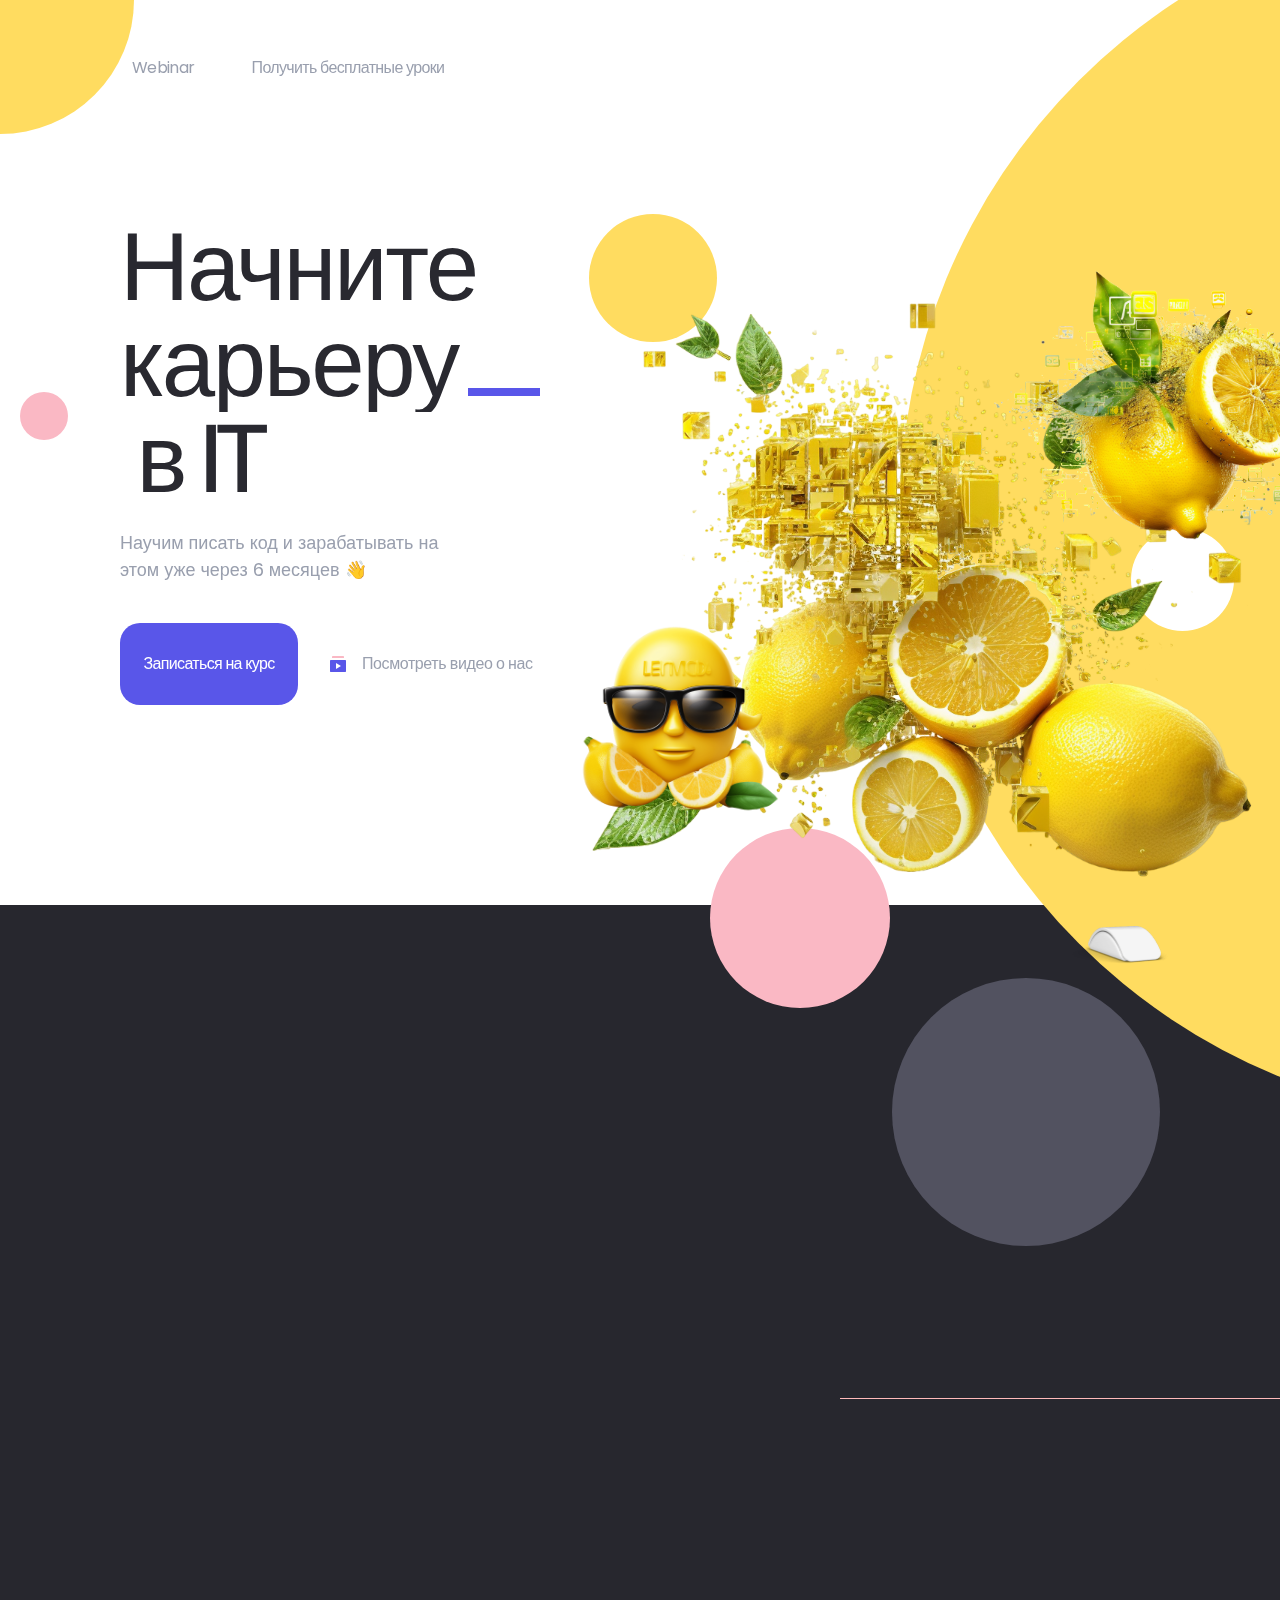
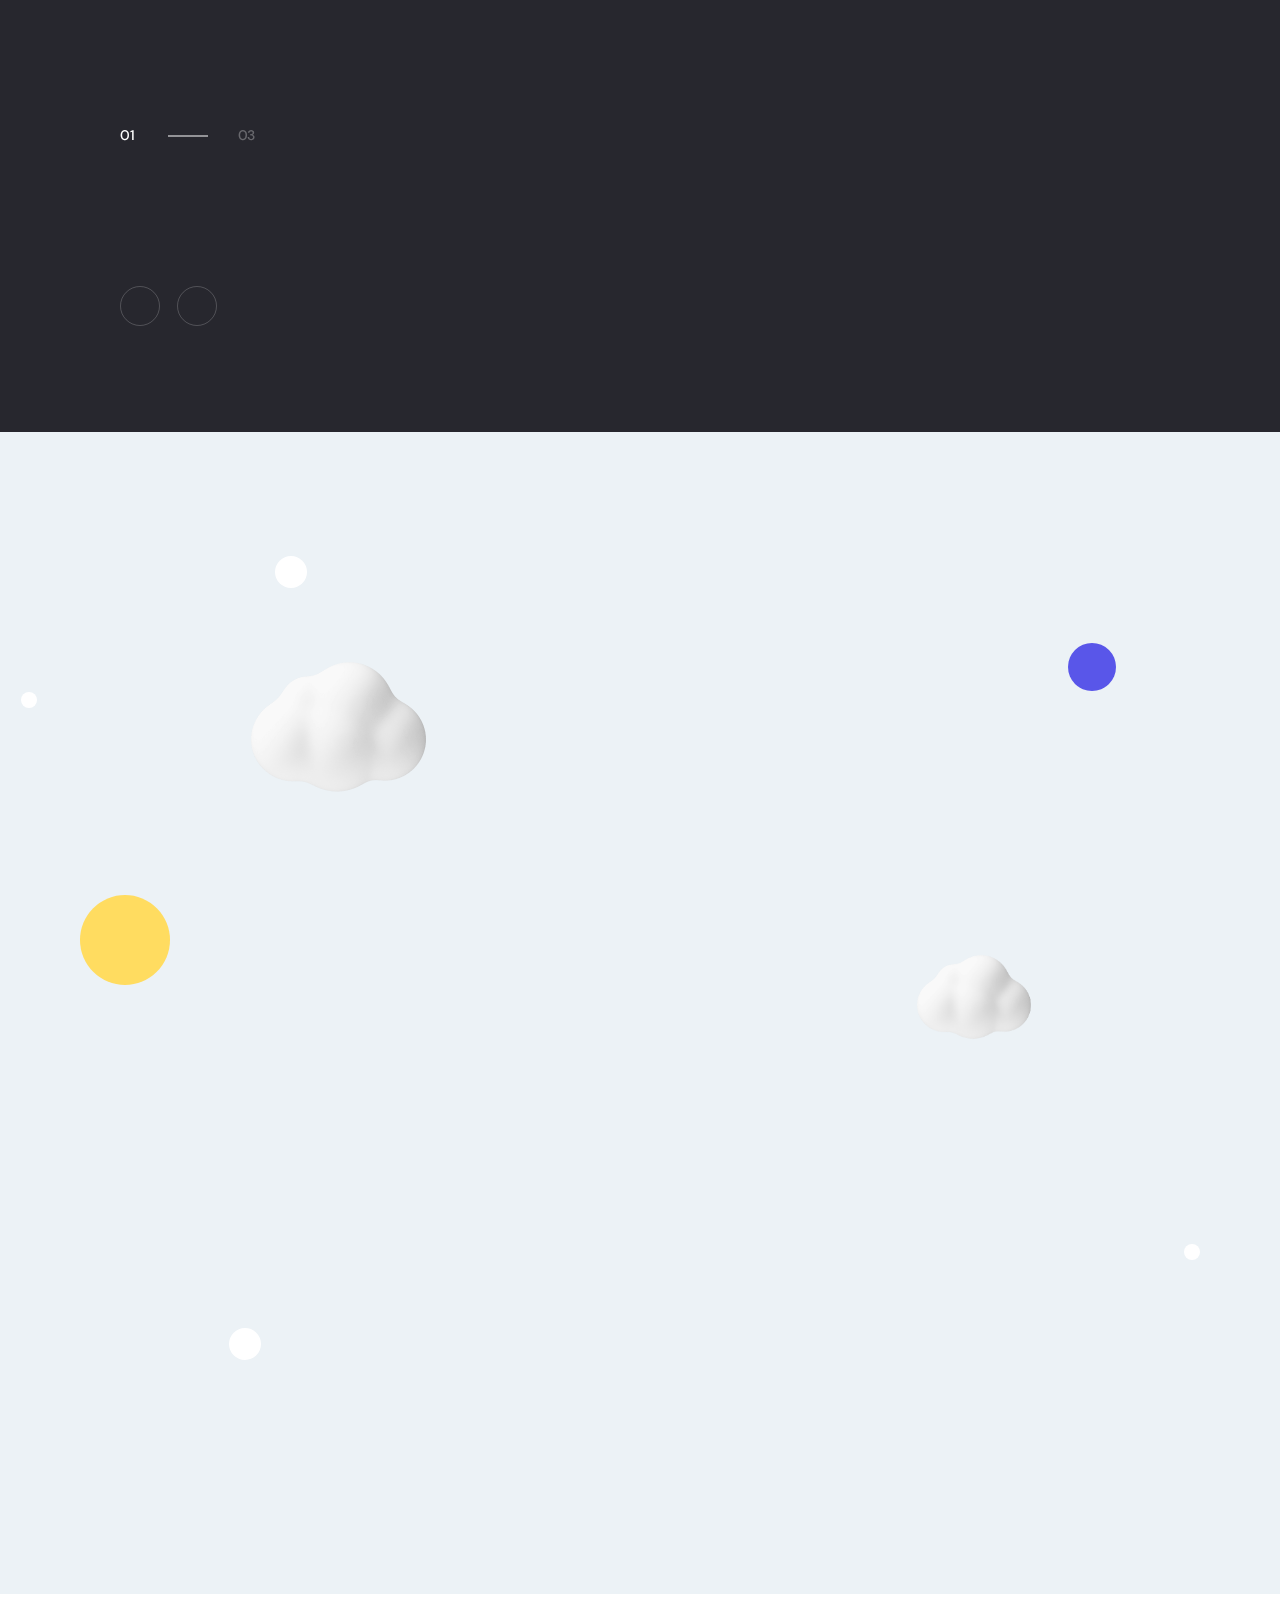
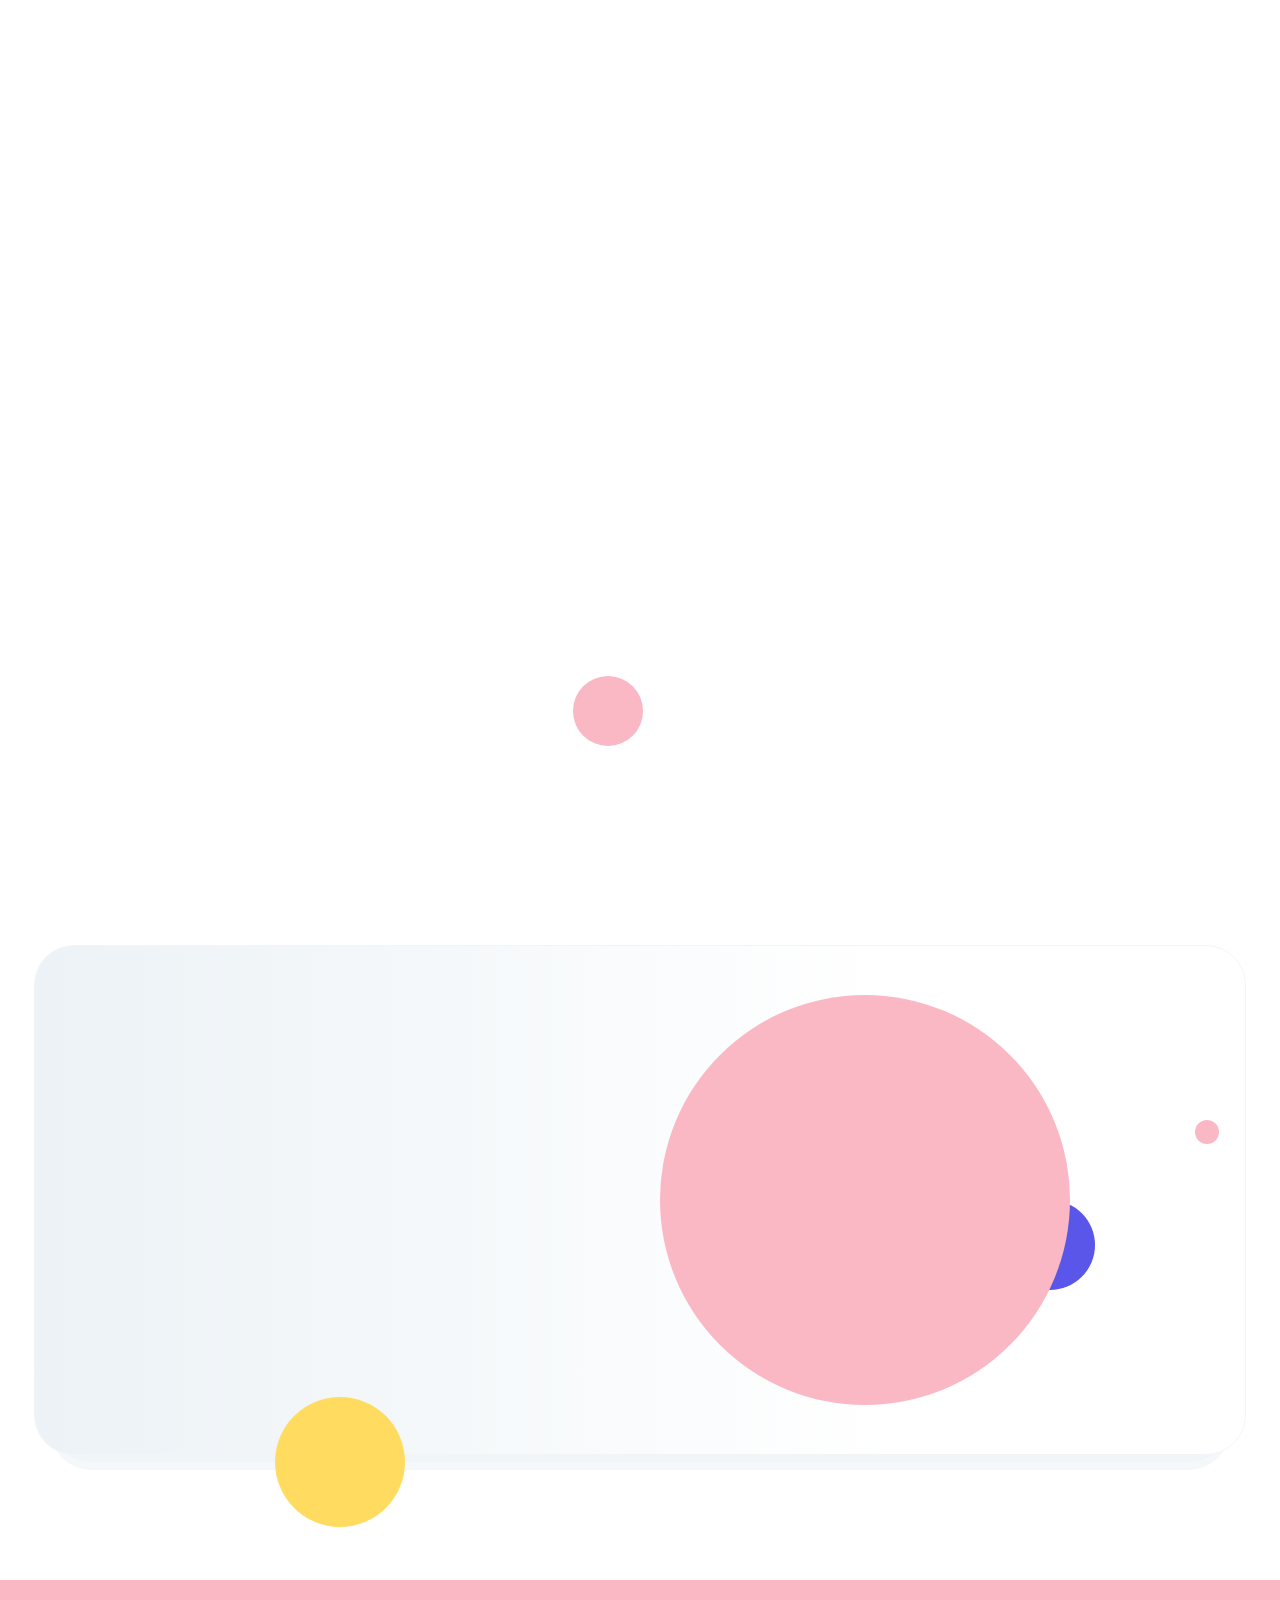
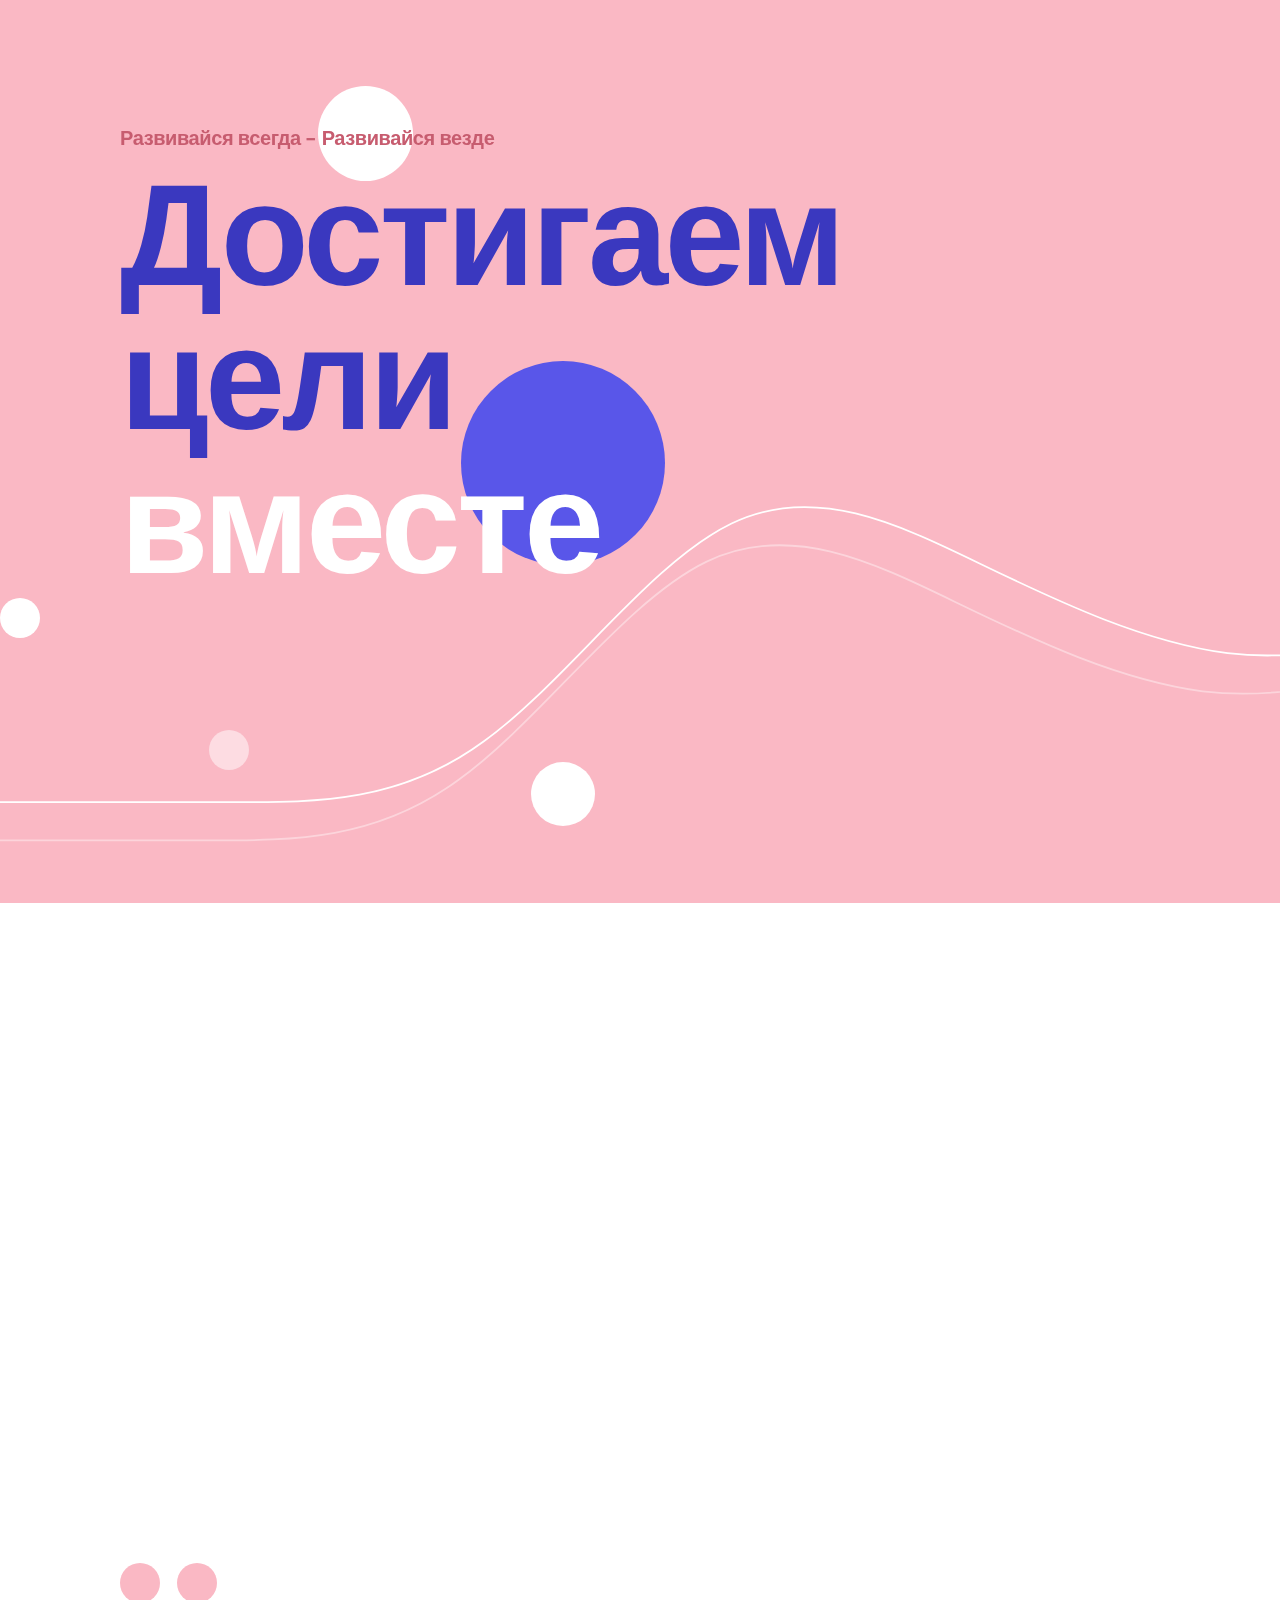
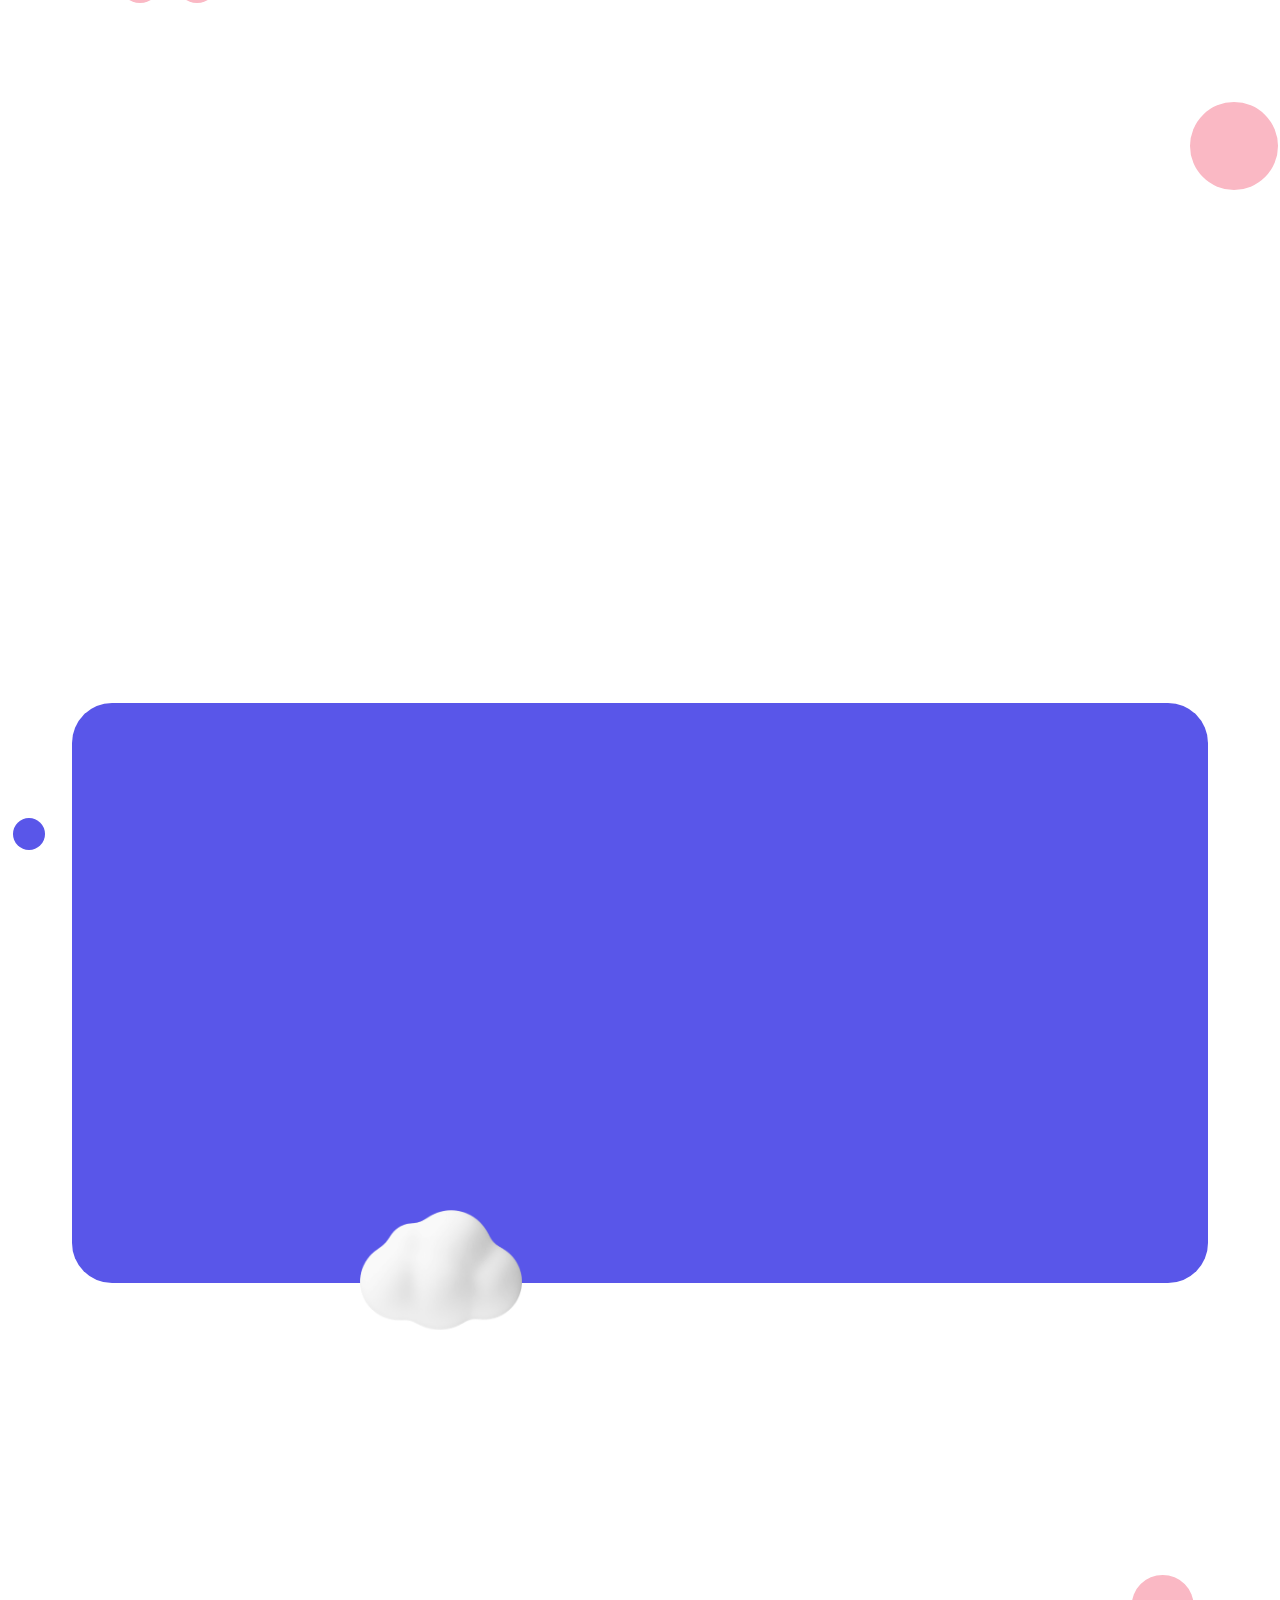
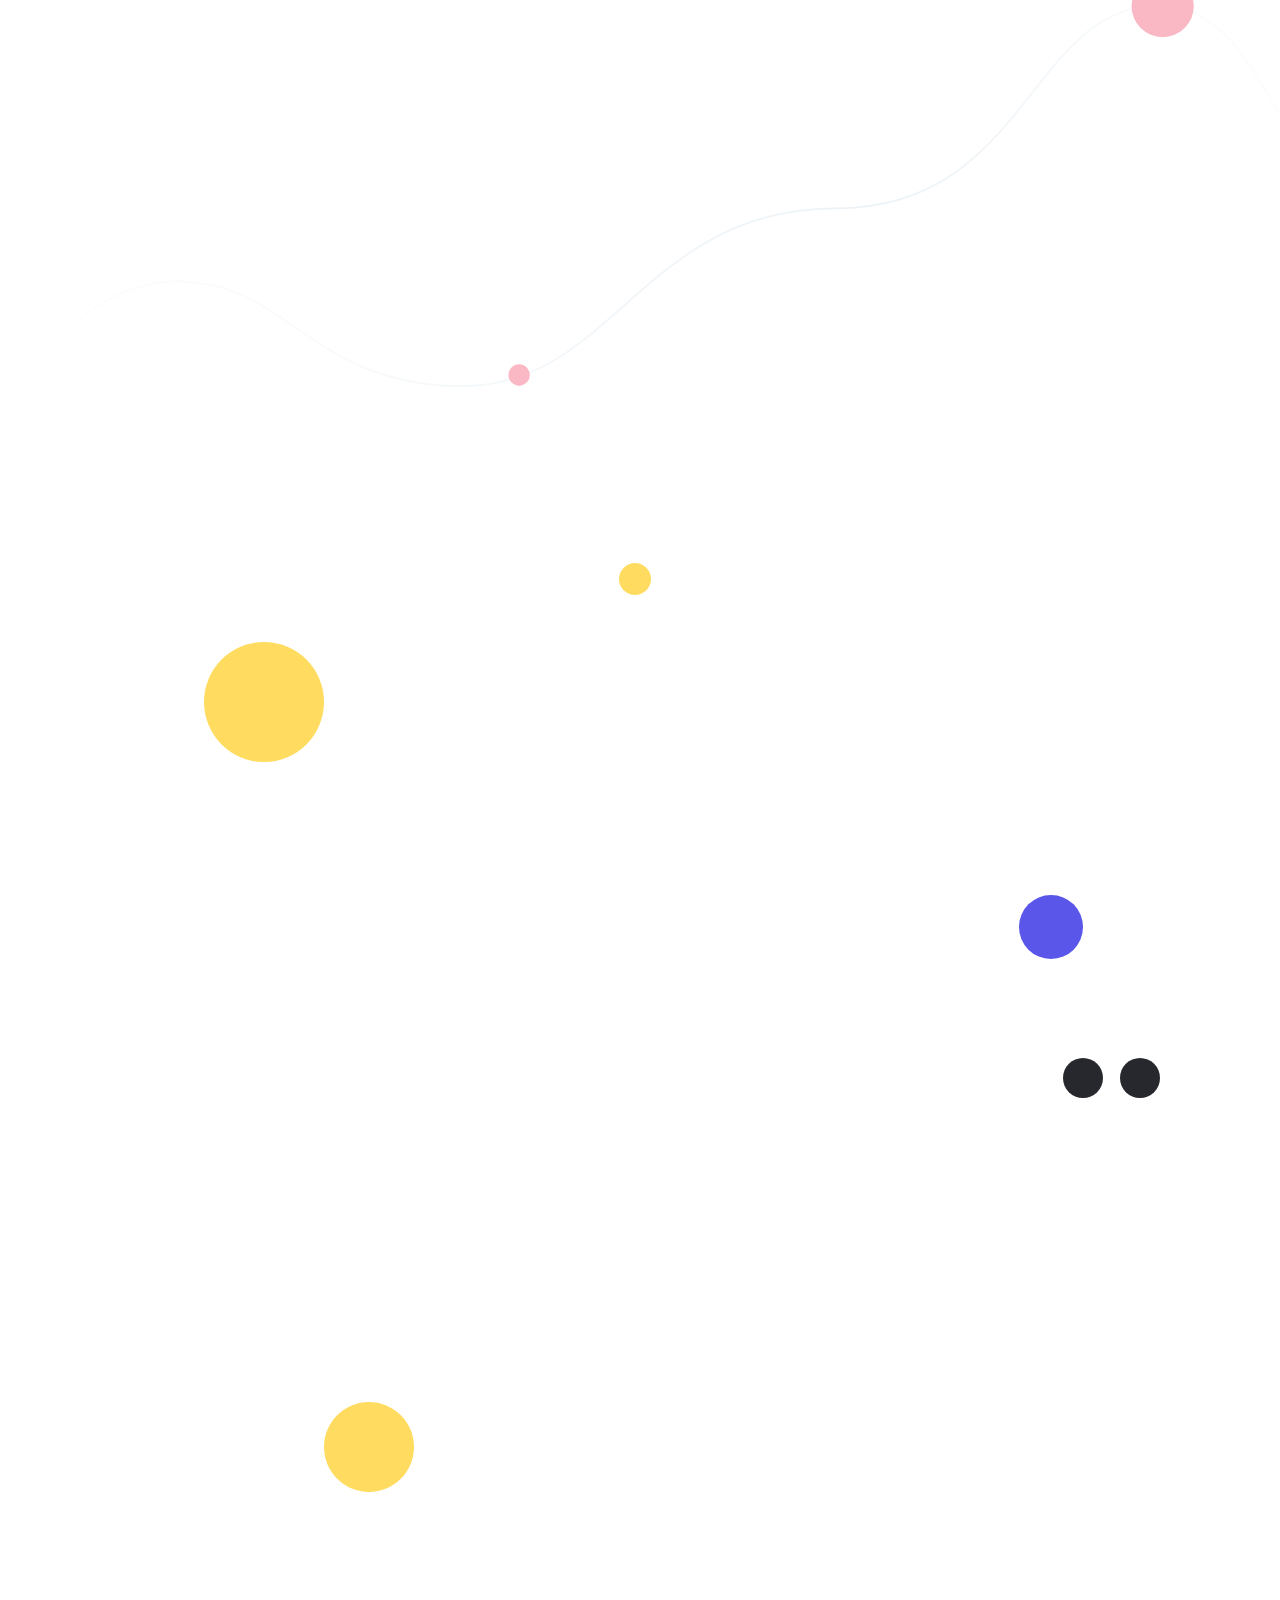
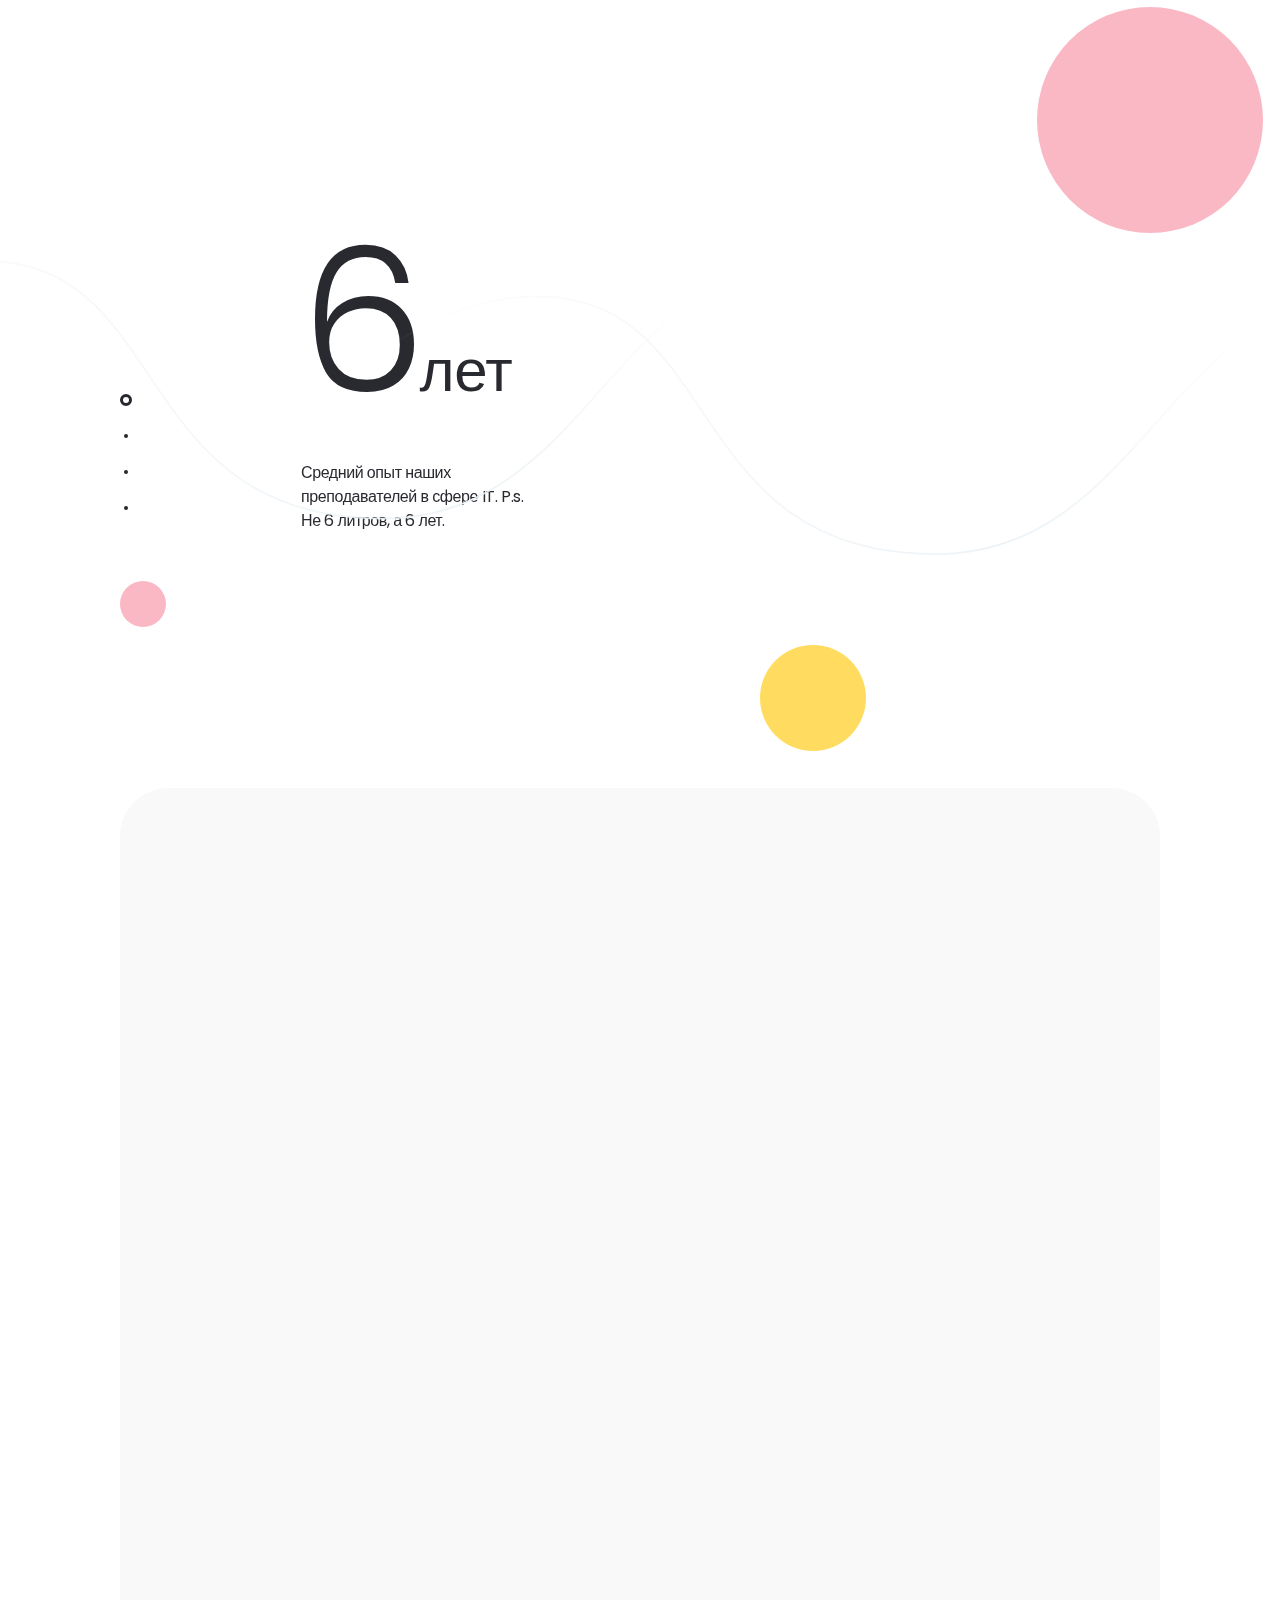
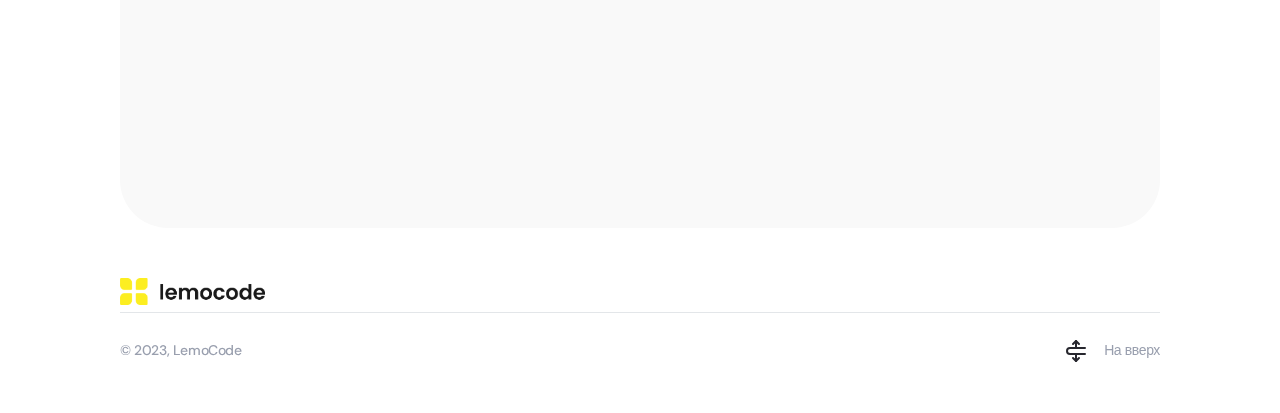
==== commit a8e9a4b6: "main page with lemons" ====
--- a/index.html
+++ b/index.html
@@ -109,7 +109,7 @@
                 </div>
                 <div class="features__slide">
                   <div class="features__details">
-                    <div class="features__preview"><img class="features__pic" src="img/camera.png" alt=""></div>
+                    <div class="features__preview"><img class="features__pic" src="img/experiense.png" alt=""></div>
                     <div class="features__category">Передача опыта</div>
                     <div class="features__text">Наши преподаватели опытные специалисты, работающие в крупнейших компаниях Казахстана. Они знают как передать вам знания, которые реально применяются на практике и как устроиться в такие же крупные компании. Мы передаем опыт!</div>
                   </div>
@@ -187,10 +187,10 @@
           </div>
           <div class="layouts__view" data-aos>
             <div class="layouts__preview"><img class="layouts__pic" src="img/layouts-pic-1.png" alt=""></div>
-            <div class="layouts__preview"><img class="layouts__pic" src="img/layouts-pic-2.png" alt=""></div>
-            <div class="layouts__preview"><img class="layouts__pic" src="img/layouts-pic-3.png" alt=""></div>
-            <div class="layouts__preview"><img class="layouts__pic" src="img/layouts-pic-4.png" alt=""></div>
-            <div class="layouts__preview"><img class="layouts__pic" src="img/layouts-pic-5.png" alt=""></div>
+            <div class="layouts__preview" hidden><img class="layouts__pic" src="img/layouts-pic-2.png" alt=""></div>
+            <div class="layouts__preview" hidden><img class="layouts__pic" src="img/layouts-pic-3.png" alt=""></div>
+            <div class="layouts__preview" hidden><img class="layouts__pic" src="img/layouts-pic-4.png" alt=""></div>
+            <div class="layouts__preview" hidden><img class="layouts__pic" src="img/layouts-pic-5.png" alt=""></div>
           </div>
         </div>
       </div>
@@ -321,7 +321,7 @@
           </div>
         </div>
         <div class="speed__line"><img class="speed__pic" src="img/line.svg" alt=""></div>
-        <div class="speed__preview" data-aos>
+        <div class="speed__preview" data-aos hidden>
           <div class="speed__graphic"><img class="speed__pic" src="img/graphic.png" alt=""></div>
           <div class="speed__plant"><img class="speed__pic js-parallax" data-scale="1.3" data-orientation="left" src="img/plant.png" alt=""></div>
         </div>
@@ -350,9 +350,7 @@
             <div class="design__container">
               <div class="design__slider js-design-slider">
                 <div class="design__slide" data-aos="animation-translate-y" data-aos-delay="0">
-                  <div class="design__view">
-                    <div class="design__preview"><img class="design__pic" src="img/design-pic-1.png" alt=""></div>
-                  </div>
+
                   <div class="design__details">
                     <div class="design__info">Регистрация и доступ</div>
                     <div class="design__text">Зарегистрировавшись, вы получите доступ к нашей образовательной платформе с необходимыми материалами.</div>
@@ -361,27 +359,21 @@
                   </div>
                 </div>
                 <div class="design__slide" data-aos="animation-translate-y" data-aos-delay="200">
-                  <div class="design__view">
-                    <div class="design__preview"><img class="design__pic" src="img/design-pic-2.png" alt=""></div>
-                  </div>
+
                   <div class="design__details">
                     <div class="design__info">Интерактивное обучение</div>
                     <div class="design__text">Мы предоставляем интерактивные модули и задания для эффективного изучения материала.</div>
                   </div>
                 </div>
                 <div class="design__slide" data-aos="animation-translate-y" data-aos-delay="400">
-                  <div class="design__view">
-                    <div class="design__preview"><img class="design__pic" src="img/design-pic-3.png" alt=""></div>
-                  </div>
+
                   <div class="design__details">
                     <div class="design__info">Поддержка и менторство</div>
                     <div class="design__text">Опытные менторы следят за вашим прогрессом и предоставляют консультации по вашей просьбе.</div>
                   </div>
                 </div>
                 <div class="design__slide" data-aos="animation-translate-y">
-                  <div class="design__view">
-                    <div class="design__preview"><img class="design__pic" src="img/design-pic-1.png" alt=""></div>
-                  </div>
+
                   <div class="design__details">
                     <div class="design__info">Оценка и сертификат</div>
                     <div class="design__text">По завершению курса вы получите оценку и сертификат, подтверждающий ваши навыки и знания.</div>
@@ -420,7 +412,7 @@
                 </div>
               </div>
             </div>
-            <div class="details__graphic">
+            <div class="details__graphic" hidden>
               <div class="details__mobile"><img class="details__pic" src="img/mobile.svg" alt="">
                 <div class="details__box">
                   <div class="details__chart" data-aos data-aos-offset="0" data-aos-delay="300" data-aos-duration="1000"><img class="details__pic" src="img/chart.svg" alt=""></div>
--- a/css/app.css
+++ b/css/app.css
@@ -2905,7 +2905,7 @@
   right: calc(50% - 1330px);
   width: 1220px;
   height: 1220px;
-  background: #5956E9;
+  background: #ffdc60;
 }
 
 .main__circle:nth-child(7) {
@@ -3008,6 +3008,7 @@
 
 .features__pic {
   width: 100%;
+  max-width: 100px;
 }
 
 .features__category {
@@ -3223,7 +3224,7 @@
 }
 
 .access__preview:first-child {
-  width: 487px;
+  width: 600px;
 }
 
 .access__preview:nth-child(2) {
@@ -3269,7 +3270,7 @@
   z-index: 3;
   width: 475px;
   height: 475px;
-  background: #5956E9;
+  background: #ffdc60;
 }
 
 .access__circle:nth-child(2) {
@@ -5301,6 +5302,7 @@
   margin: 0 20px;
   padding: 40px 10px 10px;
   border-radius: 24px;
+  height: 360px;
 }
 
 .design__slide:first-child, .design__slide:nth-child(4) {
@@ -5584,7 +5586,7 @@
 .details__number {
   pointer-events: none;
   font-family: 'Poppins', sans-serif;
-  font-size: 288px;
+  font-size: 200px;
   font-weight: 300;
   letter-spacing: -.09em;
 }
@@ -8081,6 +8083,7 @@
   .tool__title {
     max-width: 730px;
     margin-bottom: 48px;
+    font-size: 50px;
   }
   .tool__cloud {
     left: 55%;
@@ -8828,7 +8831,7 @@
     text-align: center;
   }
   .main__preview:nth-child(4) .main__pic {
-    max-width: 420px;
+    max-width: 500px;
   }
   .main__circle:first-child {
     display: none;
@@ -9538,7 +9541,7 @@
     padding: 20px 0;
   }
   .details__number {
-    font-size: 126px;
+    font-size: 100px;
   }
   .details__text {
     max-width: 100%;
@@ -9577,6 +9580,7 @@
   }
   .tool__title {
     margin-bottom: 24px;
+
   }
   .tool__info {
     max-width: 220px;
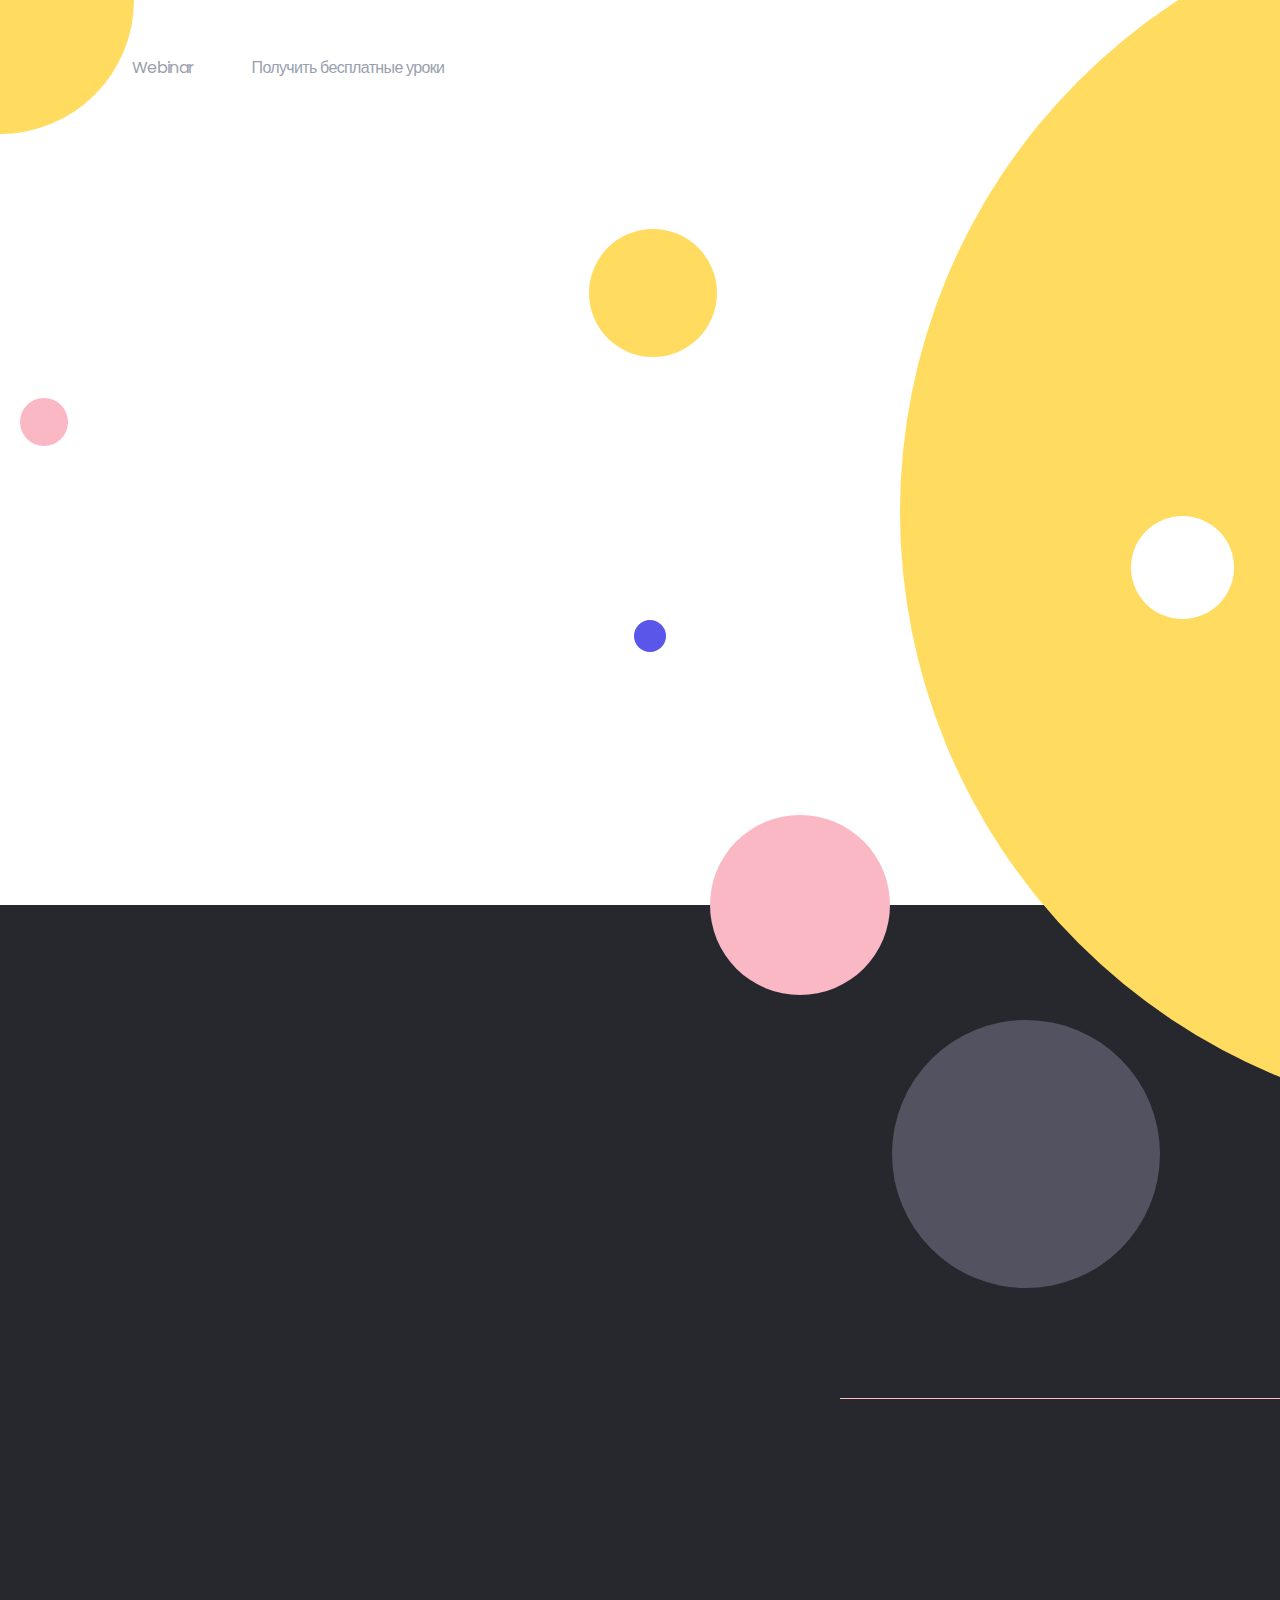
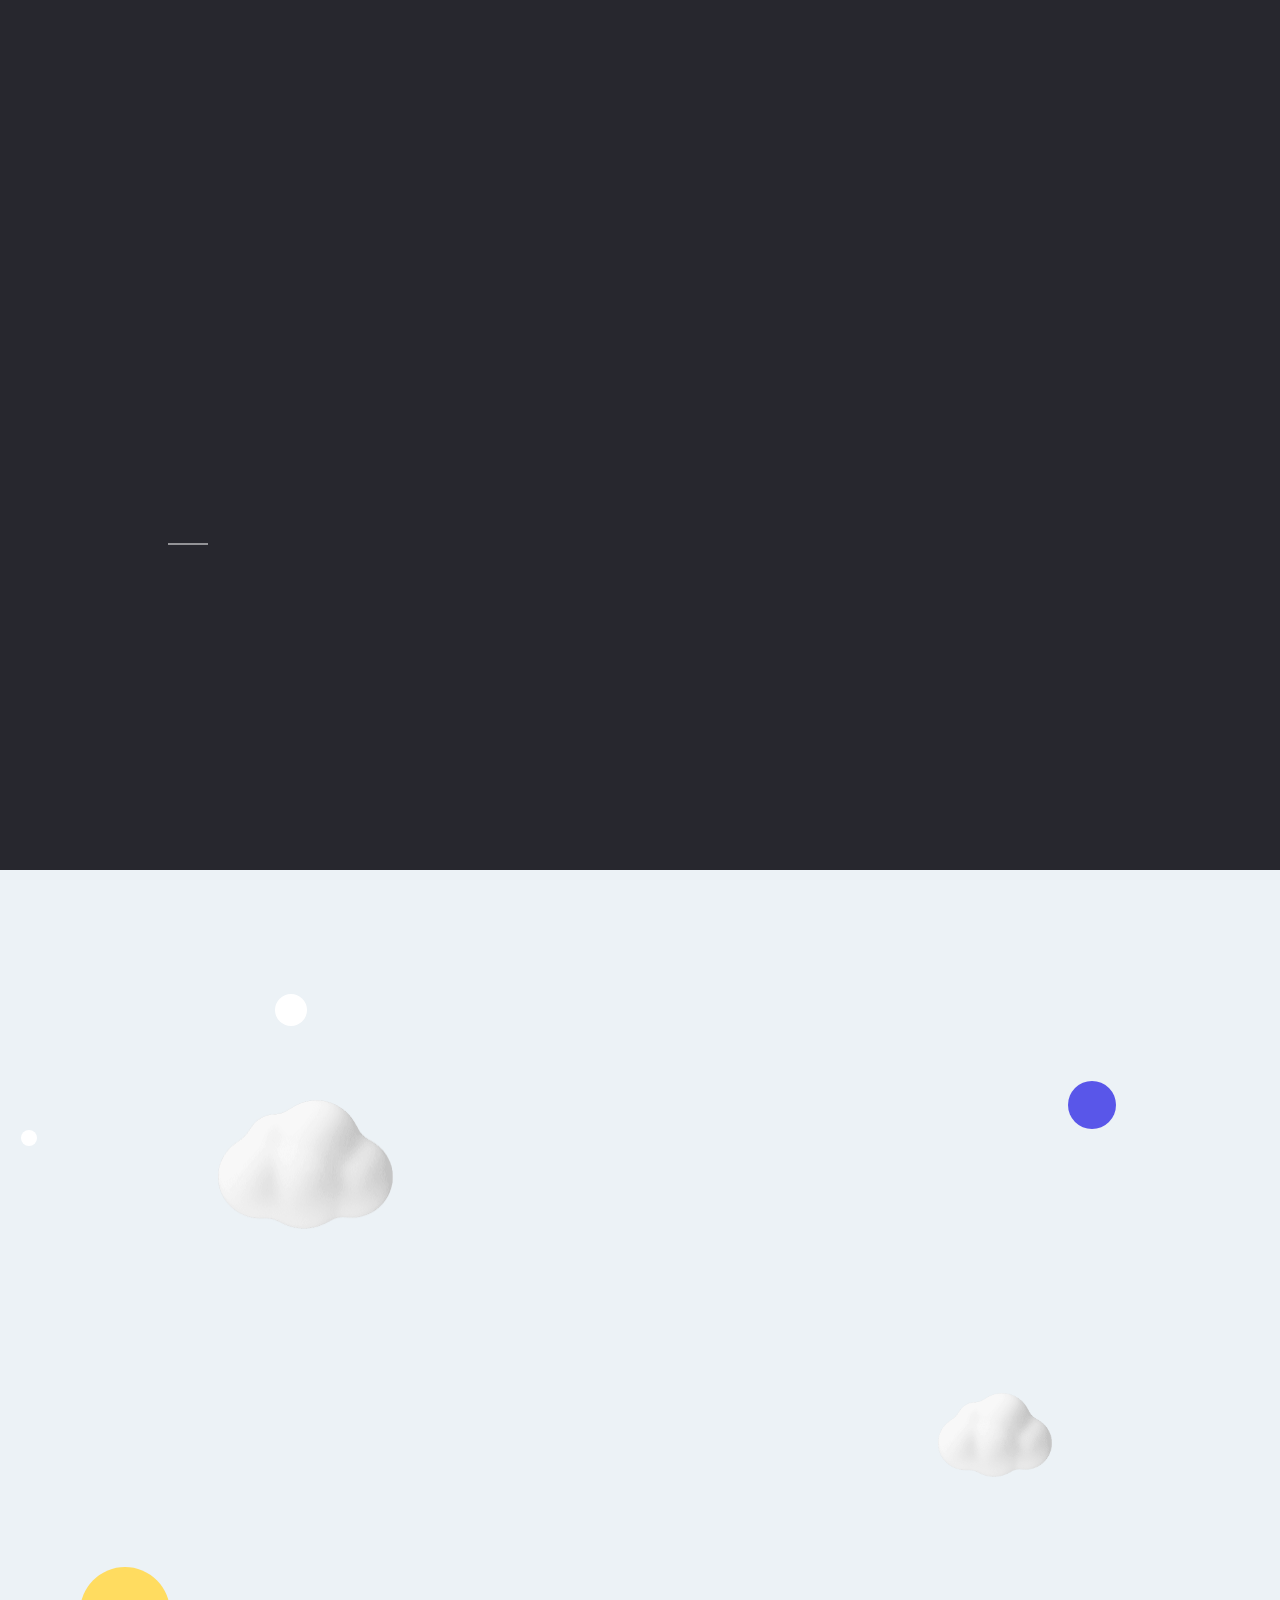
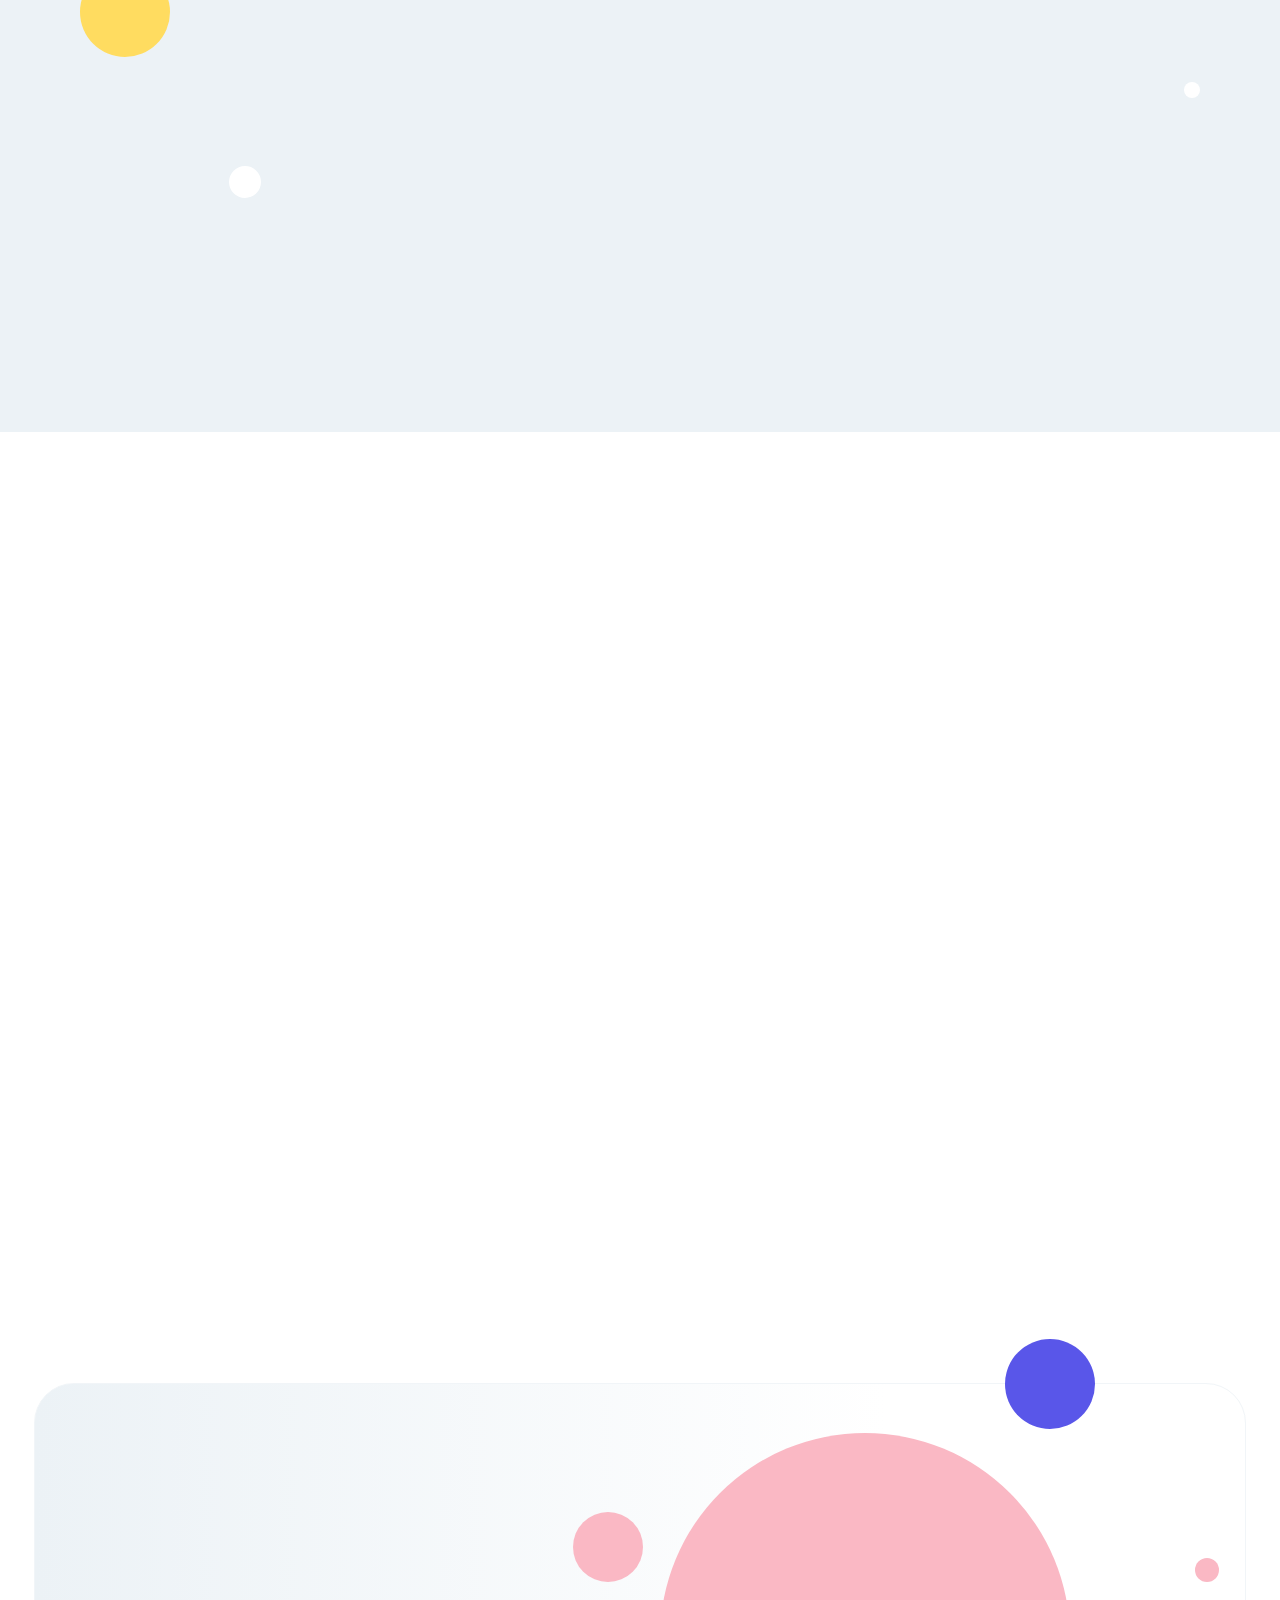
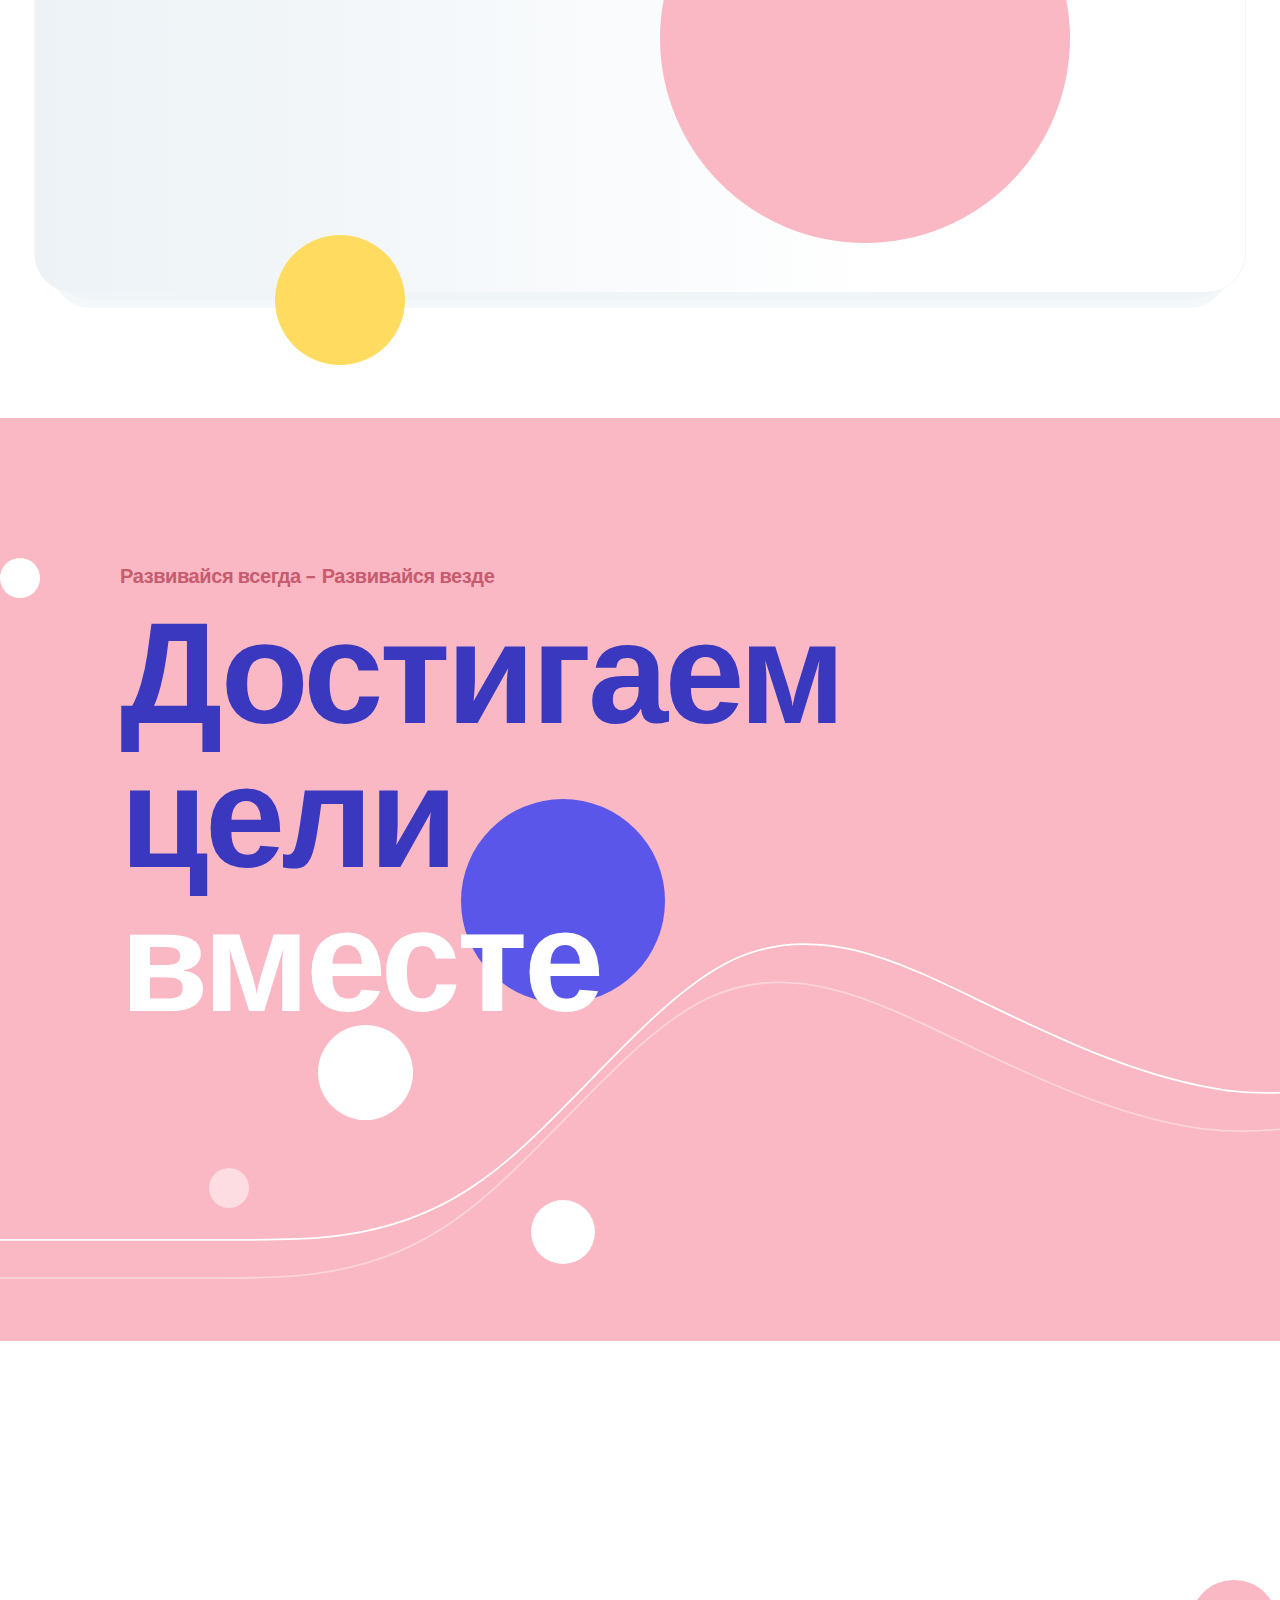
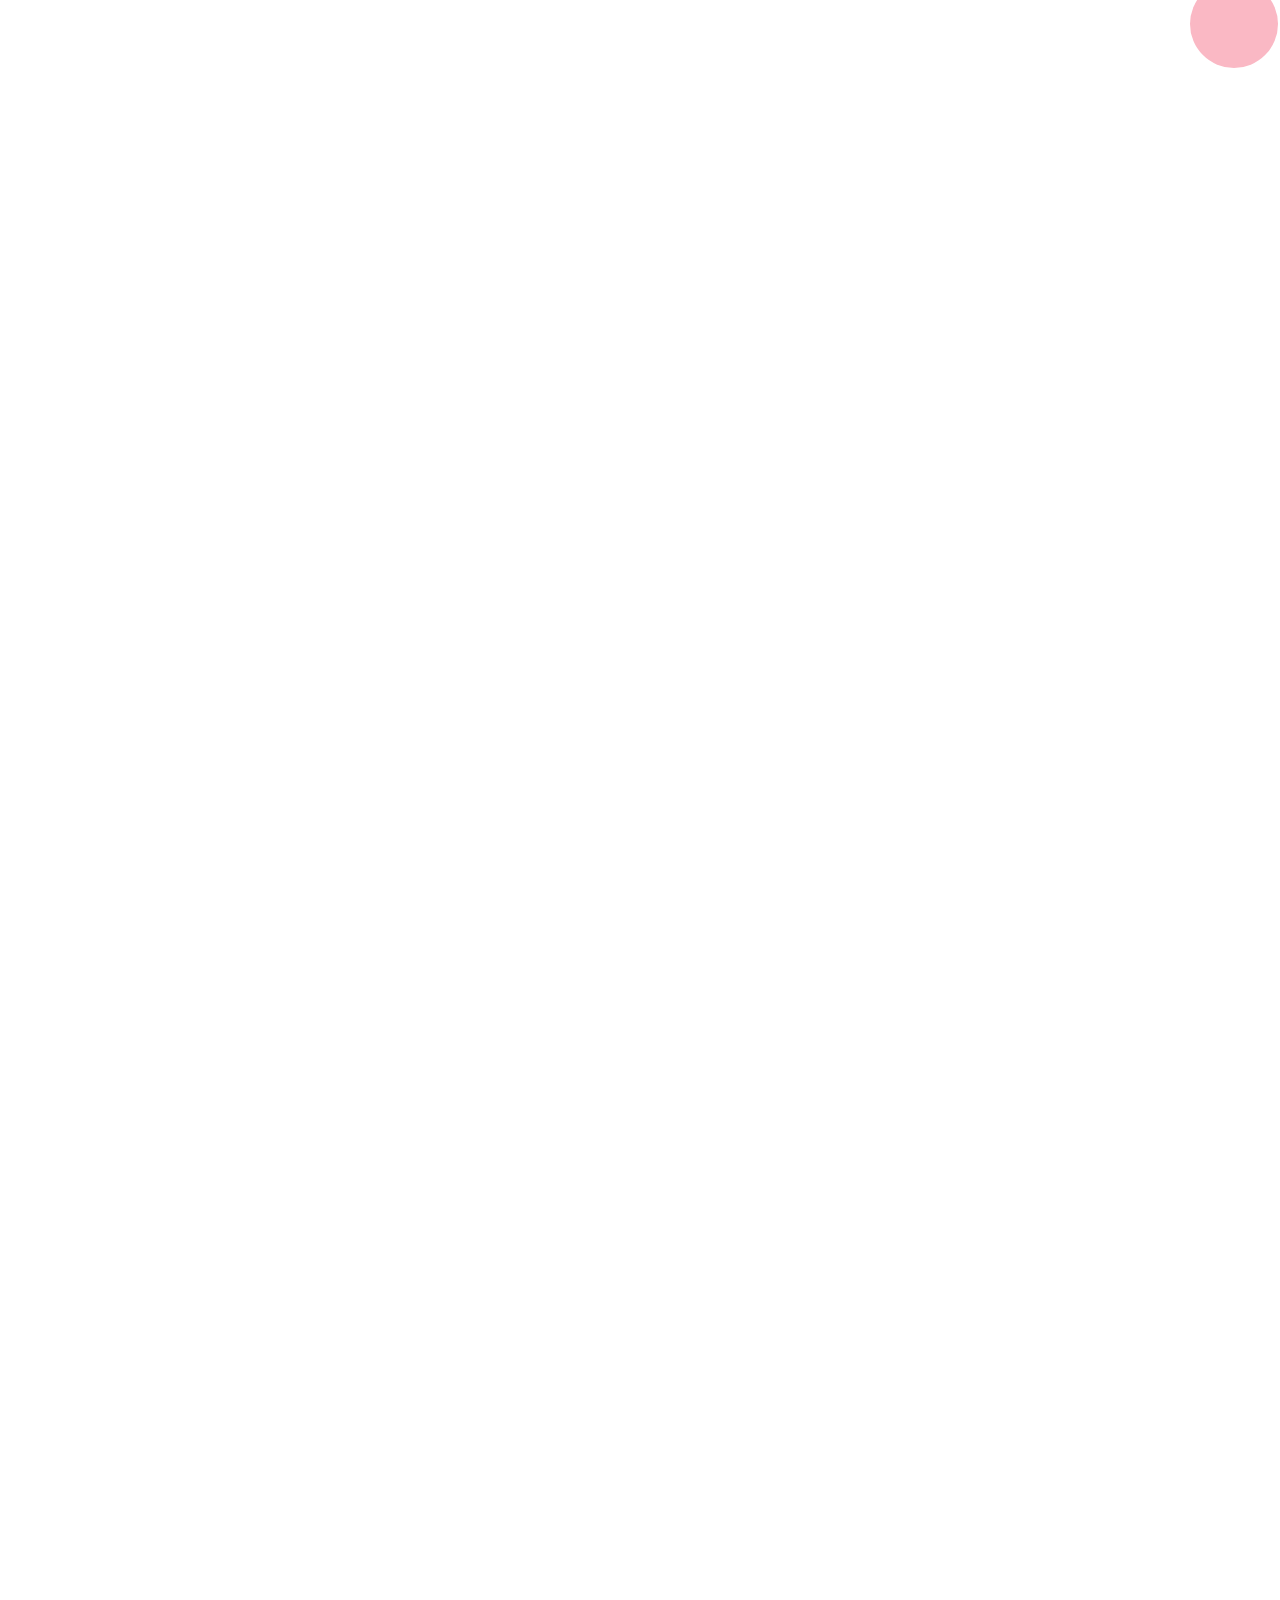
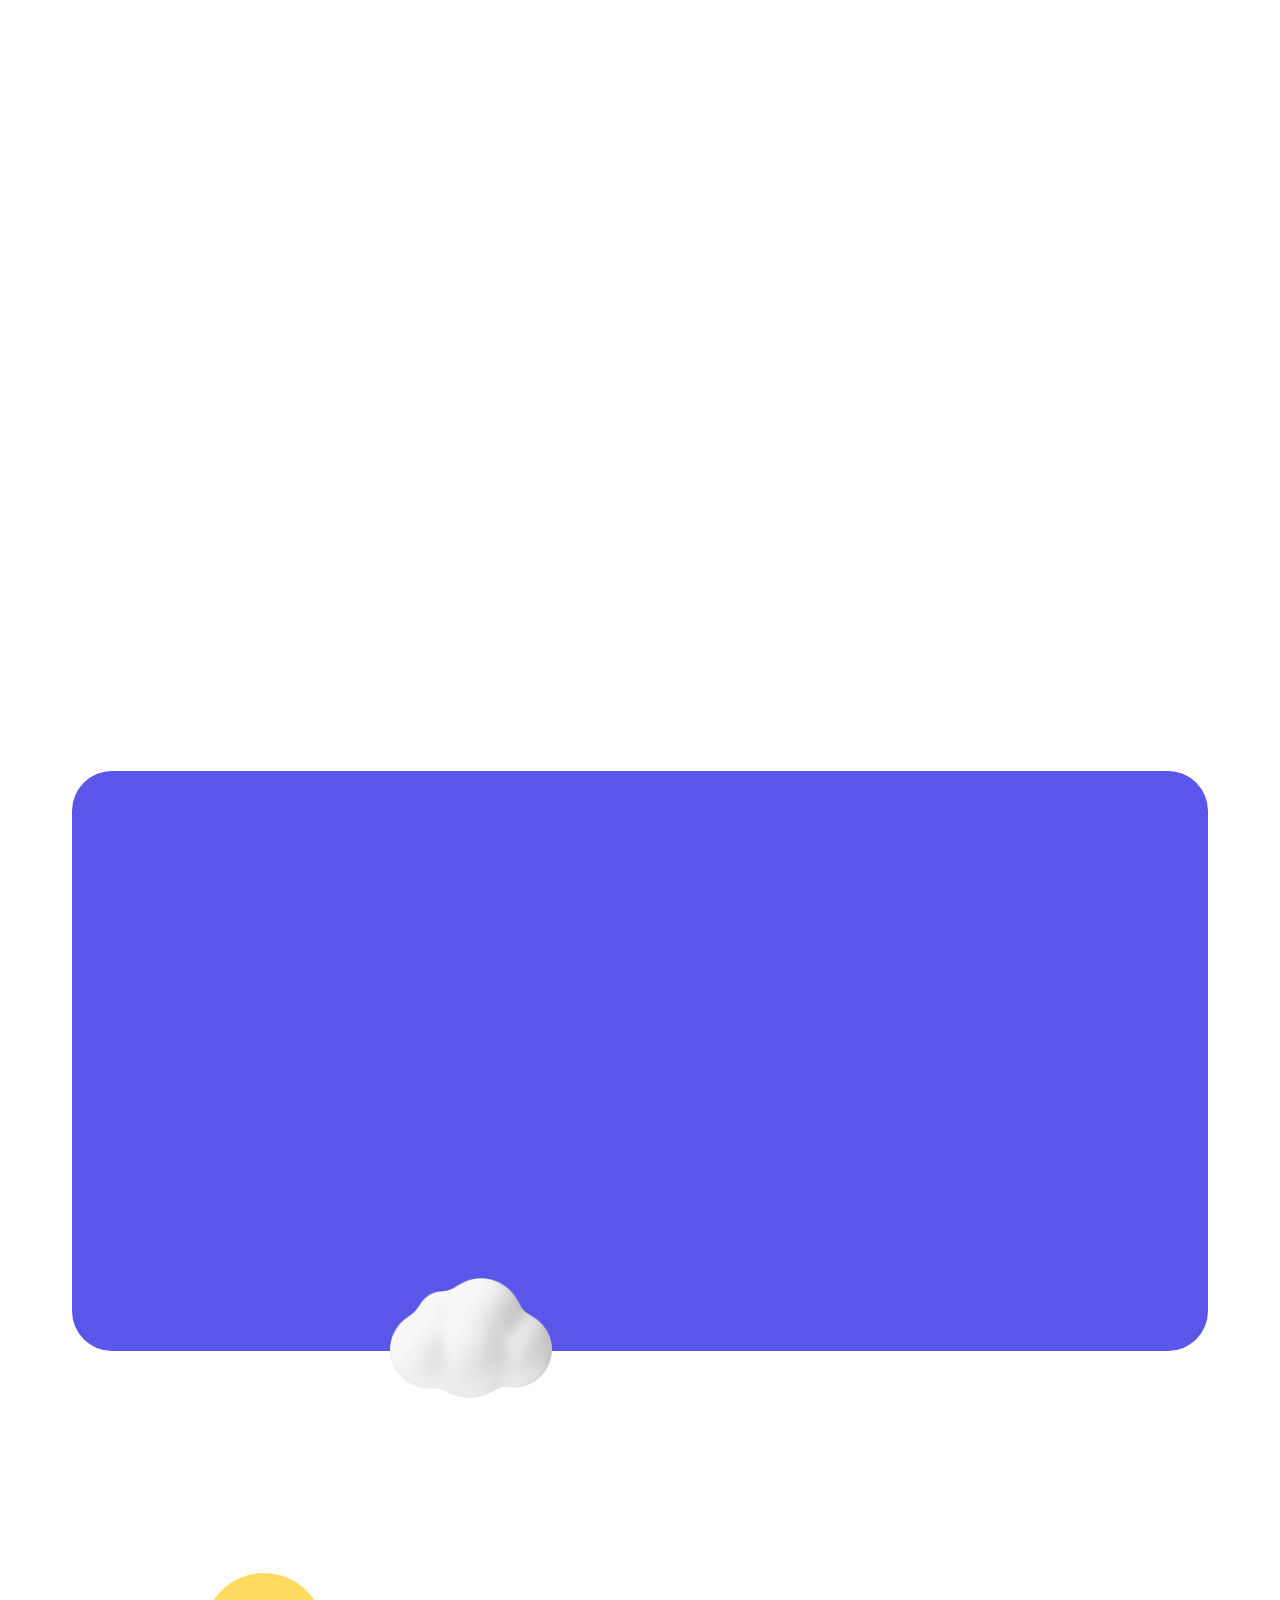
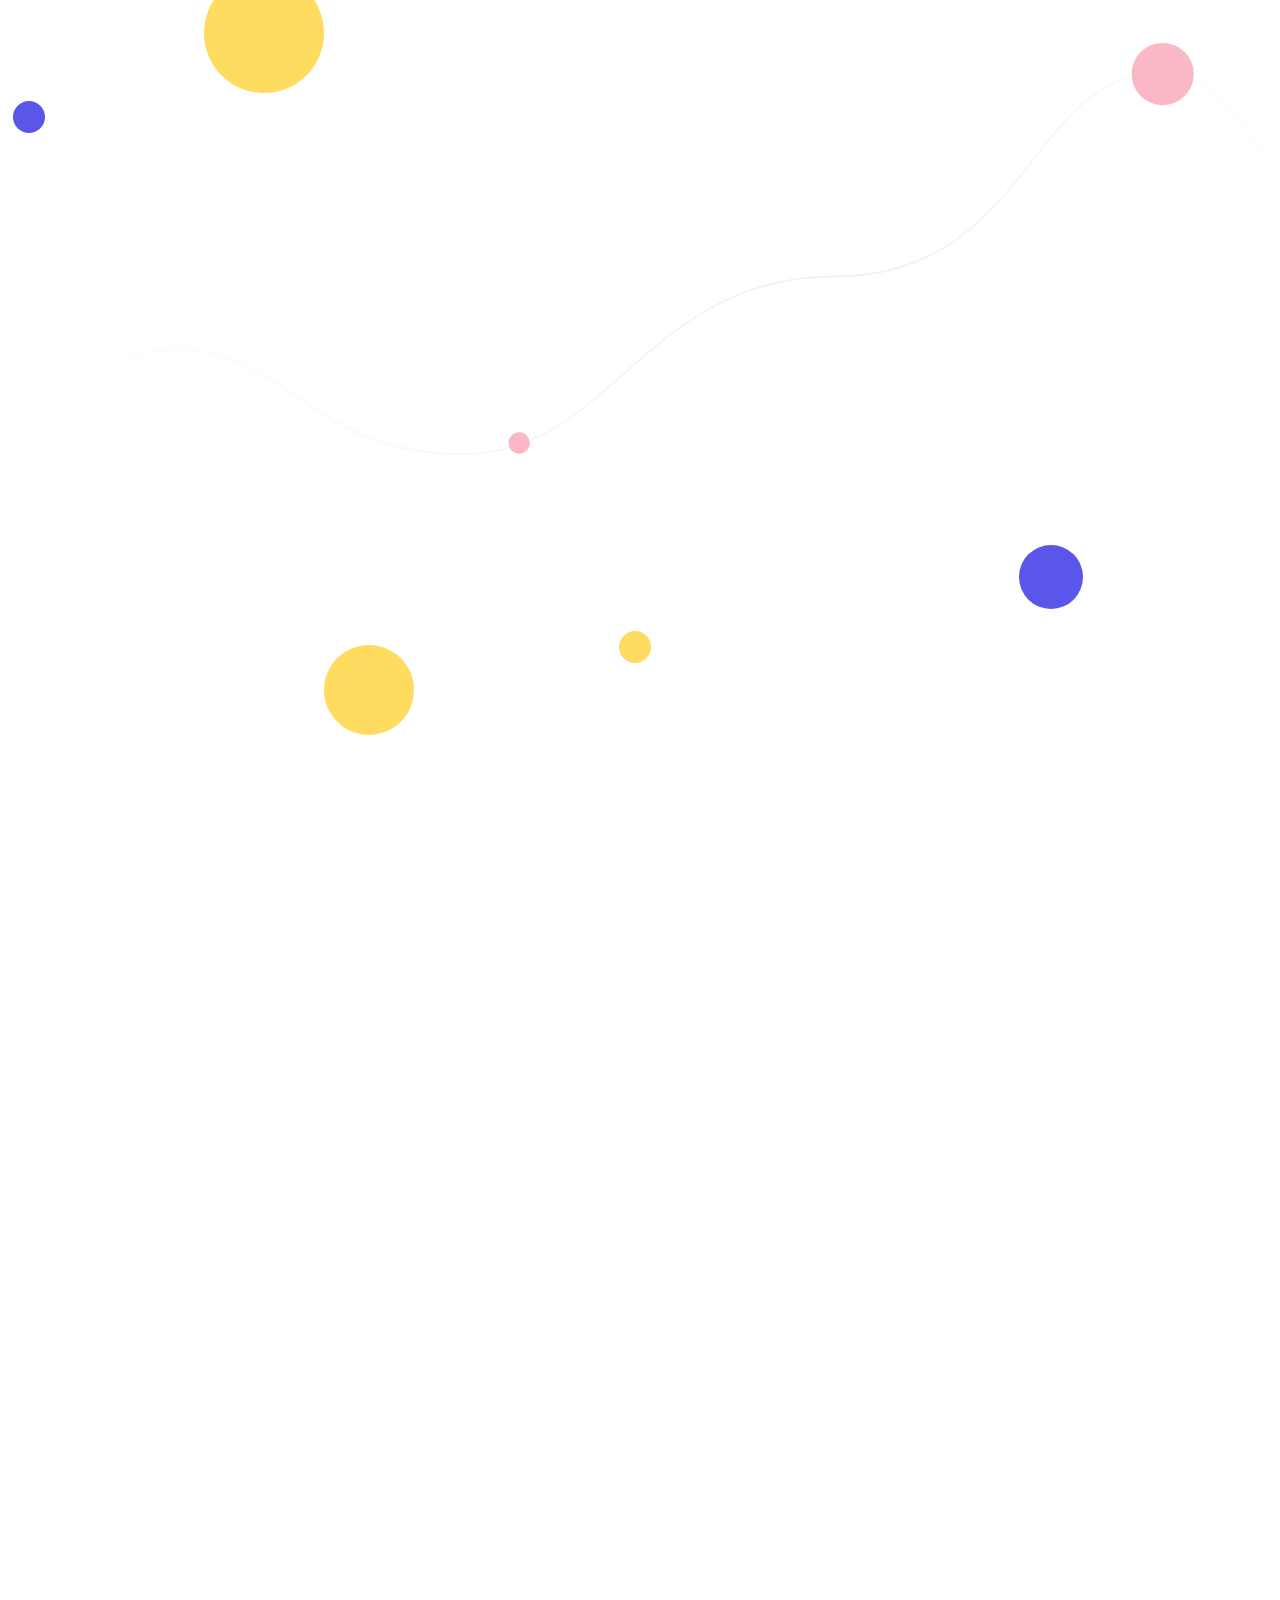
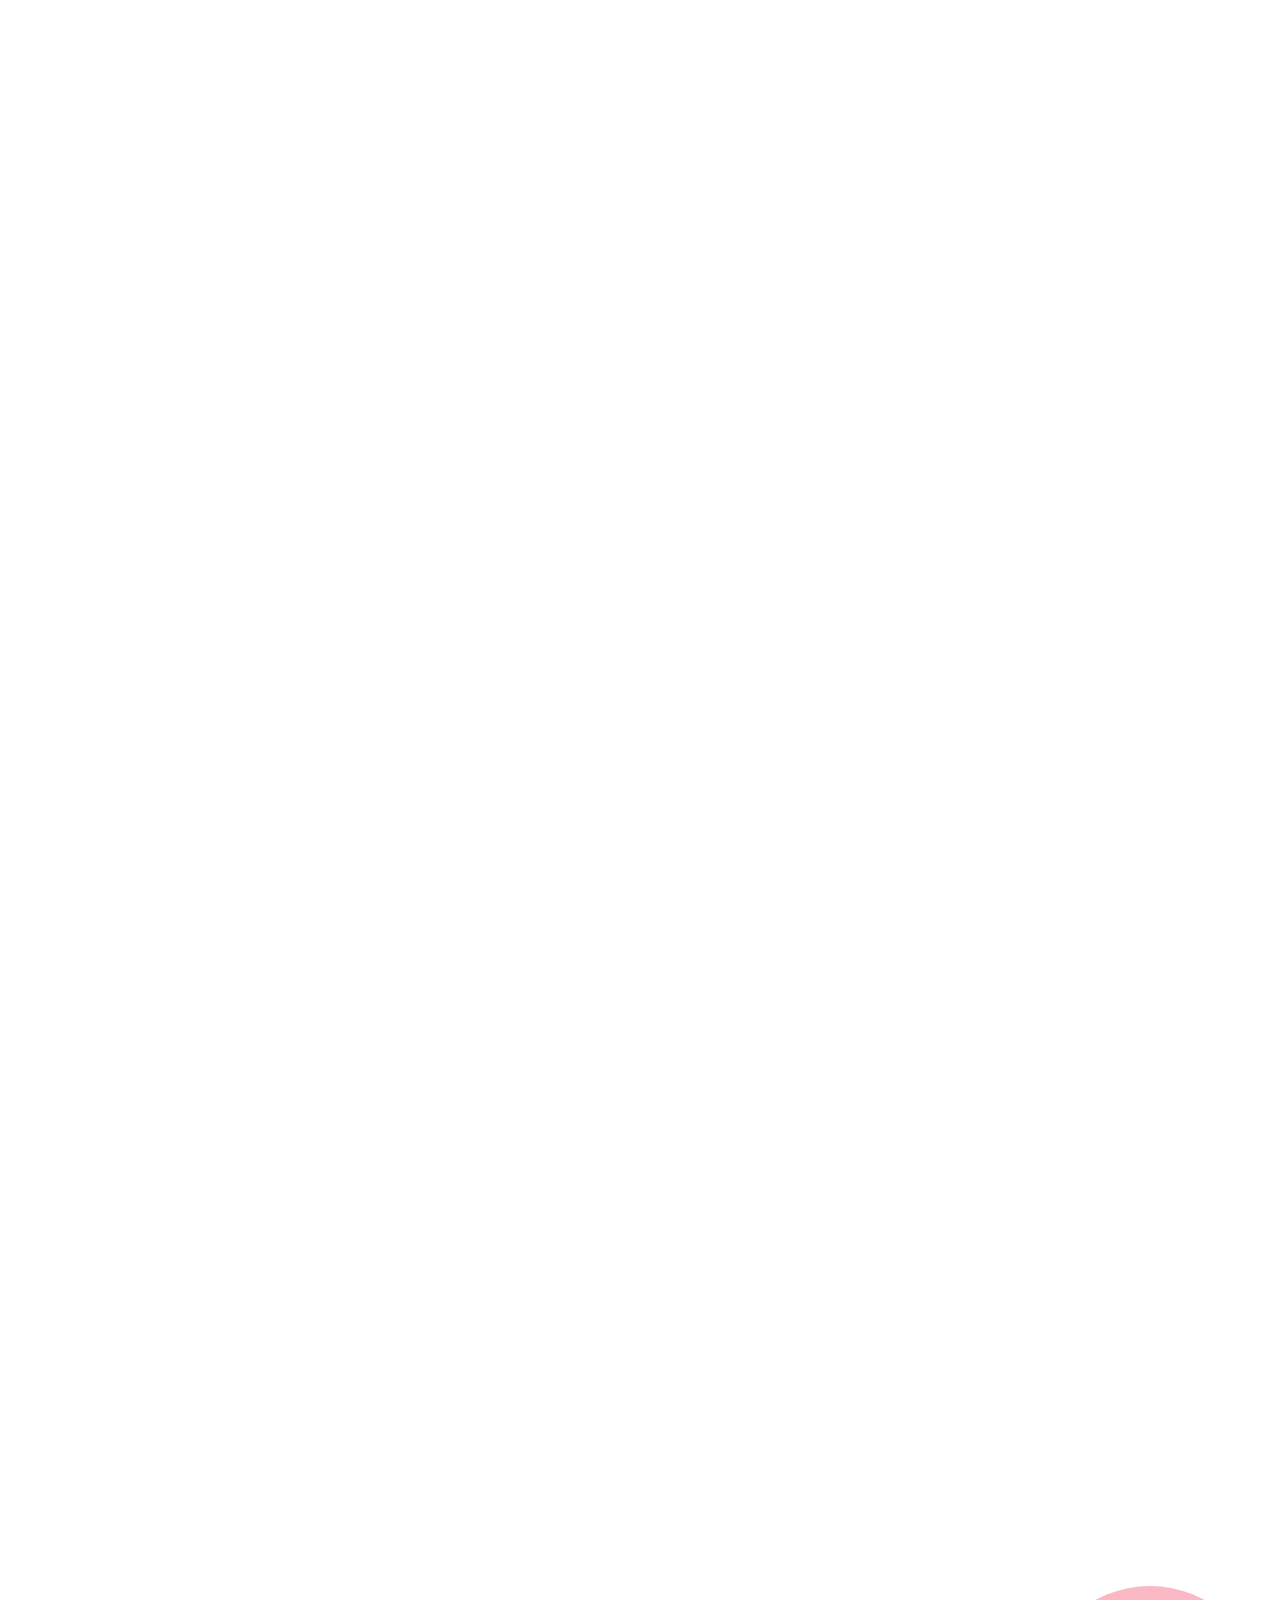
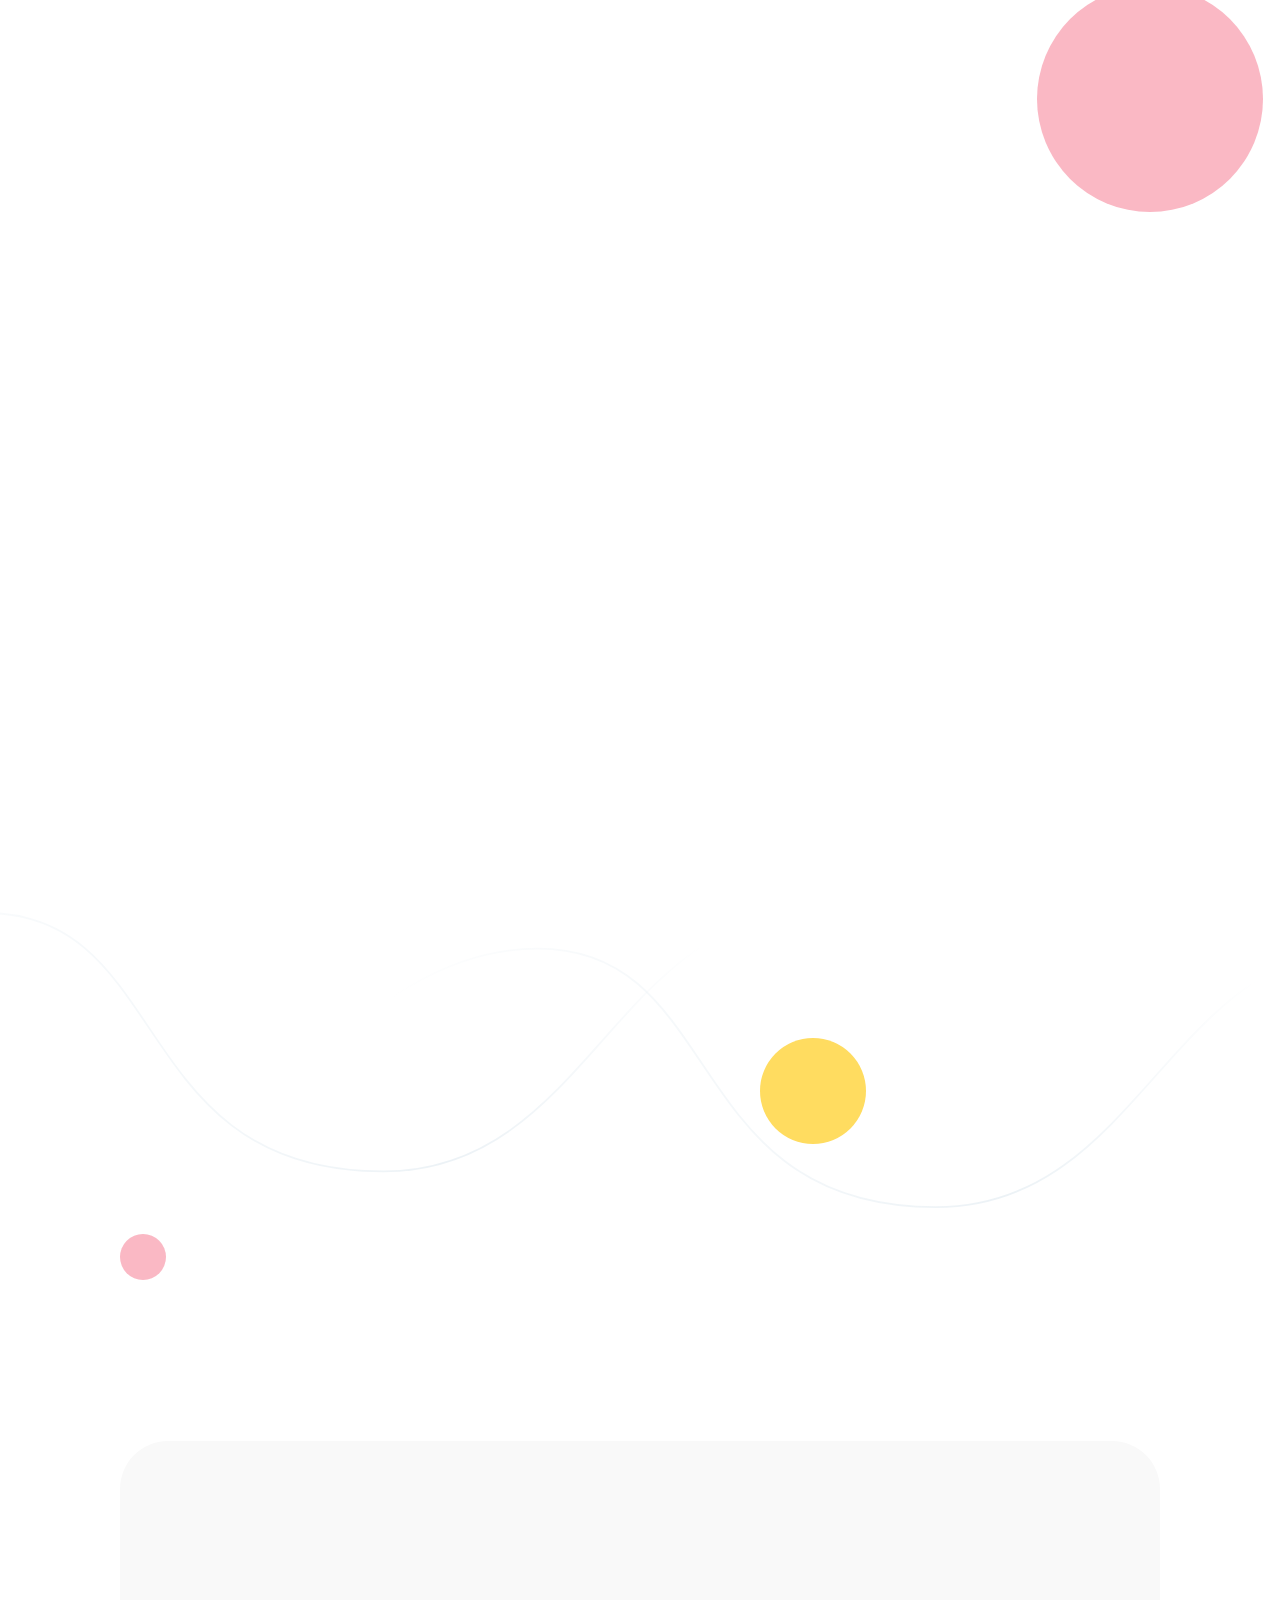
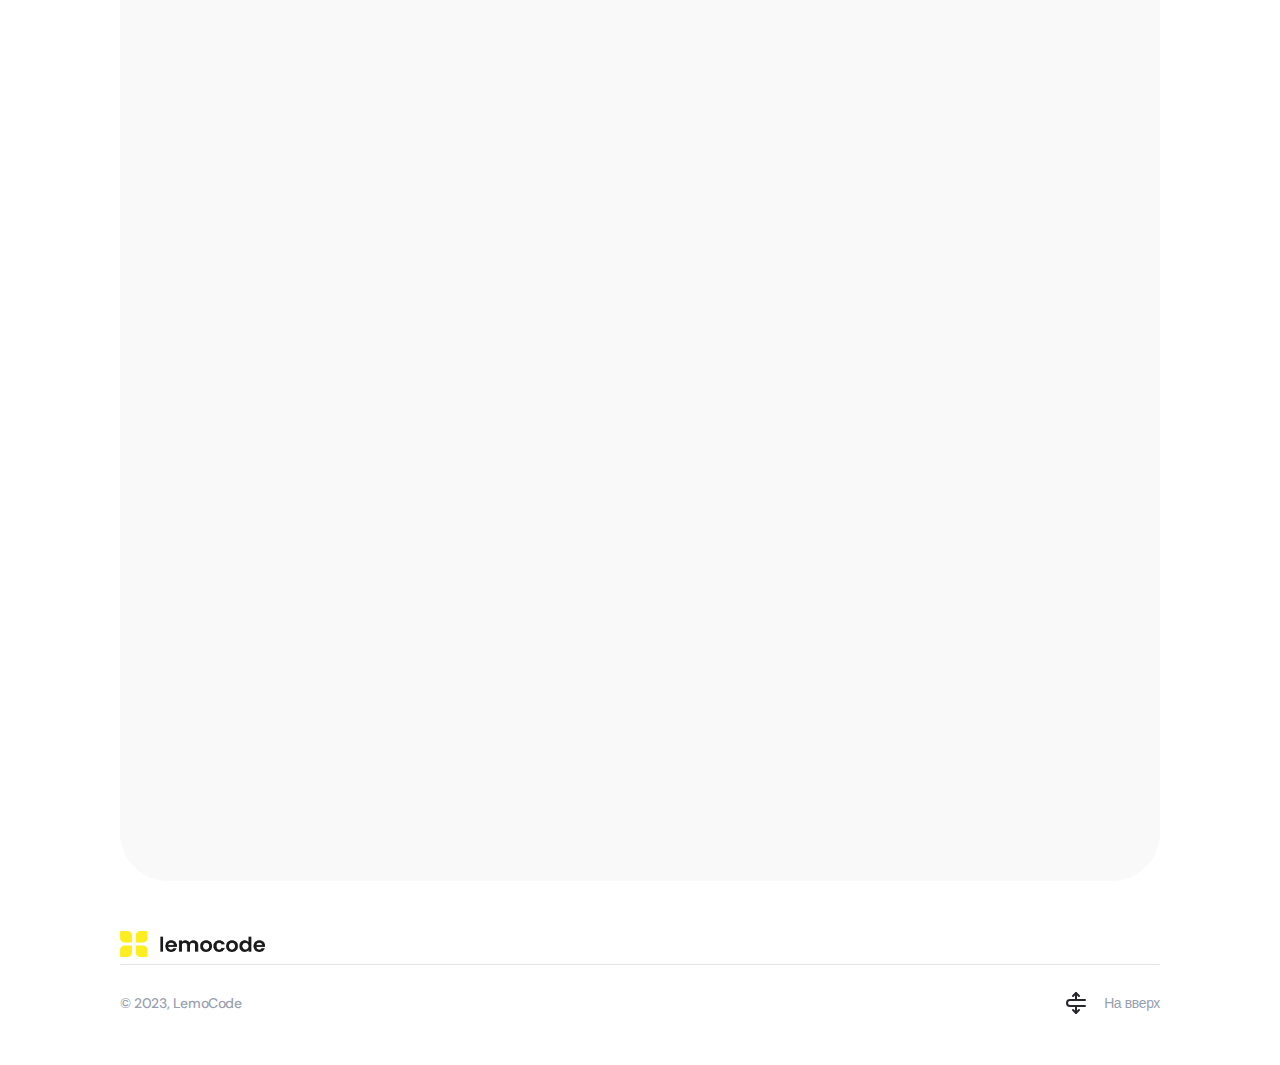
==== commit ee69515a: "optimize img" ====
--- a/index.html
+++ b/index.html
@@ -3,34 +3,21 @@
   <head>
     <meta charset="utf-8">
     <title>LemoCode</title>
+    <meta name="viewport" content="width=device-width, Initial-scale=1">
     <meta http-equiv="X-UA-Compatible" content="IE=Edge">
-    <meta name="viewport" content="width=device-width, initial-scale=1, maximum-scale=1.0, user-scalable=no">
     <meta name="format-detection" content="telephone=no">
     <link rel="apple-touch-icon" sizes="180x180" href="img/apple-touch-icon.png">
     <link rel="icon" type="image/png" sizes="32x32" href="img/favicon-32x32.png">
     <link rel="icon" type="image/png" sizes="16x16" href="img/favicon-16x16.png">
-    <link rel="mask-icon" href="img/safari-pinned-tab.svg" color="#5bbad5">
     <meta name="msapplication-TileColor" content="#da532c">
     <meta name="theme-color" content="#ffffff">
     <meta name="description" content="Научим писать код и зарабатывать на этом уже через 6 месяцев 👋">
-    <meta name="twitter:card" content="summary">
-    <meta name="twitter:title" content="LemoCode">
-    <meta name="twitter:description" content="Научим писать код и зарабатывать на этом уже через 6 месяцев 👋">
-    <meta name="twitter:creator" content="LemoCode">
     <meta property="og:title" content="LemoCode">
     <meta property="og:type" content="Article">
     <meta property="og:description" content="Научим писать код и зарабатывать на этом уже через 6 месяцев 👋">
     <meta property="og:site_name" content="LemoCode">
     <link rel="stylesheet" media="all" href="css/app.css">
-    <script>var viewportmeta = document.querySelector('meta[name="viewport"]');
-if (viewportmeta) {
-  if (screen.width < 375) {
-    var newScale = screen.width / 375;
-    viewportmeta.content = 'width=375, minimum-scale=' + newScale + ', maximum-scale=1.0, user-scalable=no, initial-scale=' + newScale + '';
-  } else {
-    viewportmeta.content = 'width=device-width, maximum-scale=1.0, initial-scale=1.0';
-  }
-}</script>
+
   </head>
   <body>
     <div class="page">
@@ -654,7 +641,4025 @@
         </div>
       </div>
     </div>
-    <script src="js/app.js"></script>
-    <script src="js/common.js"></script>
+    <!-- Google tag (gtag.js) -->
+    <script async src="https://www.googletagmanager.com/gtag/js?id=G-XCK9ZQ3SD3"></script>
+    <script>
+      window.dataLayer = window.dataLayer || [];
+      function gtag(){dataLayer.push(arguments);}
+      gtag('js', new Date());
+
+      gtag('config', 'G-XCK9ZQ3SD3');
+    </script>
+<!--    <script src="js/app.js"></script>-->
+<!--    <script src="js/common.js"></script>-->
+
+    <script>
+      // svg icons support ie11
+      (function () {
+        svg4everybody();
+      })();
+
+      // check if touch device
+      function isTouchDevice() {
+        var prefixes = ' -webkit- -moz- -o- -ms- '.split(' ');
+        var mq = function mq(query) {
+          return window.matchMedia(query).matches;
+        };
+        if ('ontouchstart' in window || window.DocumentTouch && document instanceof DocumentTouch) {
+          return true;
+        }
+        var query = ['(', prefixes.join('touch-enabled),('), 'heartz', ')'].join('');
+        return mq(query);
+      }
+
+      if (isTouchDevice()) {
+        $('body').addClass('touch-device');
+      }
+
+      // header
+      (function () {
+        var header = $('.js-header'),
+                burger = header.find('.js-header-burger'),
+                wrap = header.find('.js-header-wrap'),
+                bg = header.find('.js-header-bg'),
+                items = header.find('.js-header-item'),
+                search = header.find('.js-header-search'),
+                open = header.find('.js-header-open');
+
+        // header search
+        open.on('click', function () {
+          search.toggleClass('active');
+        });
+
+        // header menu mobile
+        burger.on('click', function () {
+          burger.toggleClass('active');
+          wrap.toggleClass('visible');
+          bg.toggleClass('show');
+        });
+        bg.on('click', function () {
+          burger.removeClass('active');
+          wrap.removeClass('visible');
+          bg.removeClass('show');
+        });
+
+        // header dropdown
+        if (isTouchDevice()) {
+          items.each(function () {
+            var item = $(this),
+                    head = item.find('.js-header-head'),
+                    body = item.find('.js-header-body');
+            if (window.matchMedia("(min-width: 768px)").matches) {
+              head.on('click', function (e) {
+                e.preventDefault();
+                e.stopPropagation();
+                if (!item.hasClass('active')) {
+                  items.removeClass('active');
+                  item.addClass('active');
+                } else {
+                  items.removeClass('active');
+                }
+              });
+
+              body.on('click', function (e) {
+                e.stopPropagation();
+              });
+            }
+          });
+
+          $('body').on('click', function () {
+            items.removeClass('active');
+          });
+        }
+      })();
+
+      // global variables
+      var prevArrow = '<button type="button" class="slick-prev"><svg class="icon icon-arrow-prev"><use xmlns:xlink="http://www.w3.org/1999/xlink" xlink:href="img/sprite.svg#icon-arrow-prev"></use></svg></button>',
+              nextArrow = '<button type="button" class="slick-next"><svg class="icon icon-arrow-next"><use xmlns:xlink="http://www.w3.org/1999/xlink" xlink:href="img/sprite.svg#icon-arrow-next"></use></svg></button>';
+
+      $(document).ready(function () {
+
+        // features
+        (function () {
+          var features = $('.js-features'),
+                  slider = features.find('.js-features-slider'),
+                  status = features.find('.js-features-status');
+
+          slider.on('init reInit afterChange', function (event, slick, currentSlide, nextSlide) {
+            //currentSlide is undefined on init -- set it to 0 in this case (currentSlide is 0 based)
+            var i = (currentSlide ? currentSlide : 0) + 1;
+            status.html('<span class="status__number">0' + i + '</span><span class="status__all">0' + slick.slideCount + '</span>');
+          });
+
+          slider.slick({
+            slidesToShow: 2,
+            slidesToScroll: 1,
+            arrows: true,
+            prevArrow: prevArrow,
+            nextArrow: nextArrow,
+            dots: false,
+            infinite: false,
+            speed: 600,
+            responsive: [{
+              breakpoint: 1024,
+              settings: {
+                slidesToShow: 1
+              }
+            }]
+          });
+        })();
+
+        $('.js-details-slider').slick({
+          slidesToShow: 1,
+          slidesToScroll: 1,
+          dots: true,
+          arrows: false,
+          focusOnSelect: true,
+          vertical: true,
+          verticalSwiping: true,
+          speed: 700,
+          autoplay: true,
+          autoplaySpeed: 2000
+        });
+
+        // teams slider
+        $('.js-teams-slider').slick({
+          slidesToShow: 2,
+          slidesToScroll: 1,
+          dots: false,
+          arrows: true,
+          prevArrow: prevArrow,
+          nextArrow: nextArrow,
+          speed: 700,
+          responsive: [{
+            breakpoint: 1200,
+            settings: {
+              slidesToShow: 1
+            }
+          }]
+        });
+
+        // design slider
+        $('.js-design-slider').slick({
+          slidesToShow: 3,
+          slidesToScroll: 1,
+          dots: false,
+          arrows: true,
+          prevArrow: prevArrow,
+          nextArrow: nextArrow,
+          speed: 700,
+          infinite: false,
+          responsive: [{
+            breakpoint: 1024,
+            settings: {
+              slidesToShow: 2
+            }
+          }, {
+            breakpoint: 768,
+            settings: {
+              slidesToShow: 1
+            }
+          }]
+        });
+
+        // package
+        (function () {
+          var packages = $('.js-package'),
+                  sliderPackage = packages.find('.js-package-slider');
+          sliderPackage.slick({
+            slidesToShow: 1,
+            slidesToScroll: 1,
+            dots: true,
+            arrows: true,
+            prevArrow: sliderPackage.closest('.js-package').find('.js-package-prev'),
+            nextArrow: sliderPackage.closest('.js-package').find('.js-package-next'),
+            speed: 700,
+            fade: true,
+            adaptiveHeight: true,
+            responsive: [{
+              breakpoint: 768,
+              settings: {
+                dots: false
+              }
+            }]
+          });
+        })();
+      });
+
+      // accord
+      (function () {
+        var accord = $('.js-accord'),
+                items = accord.find('.js-accord-item');
+        items.each(function () {
+          var item = $(this),
+                  head = item.find('.js-accord-head'),
+                  body = item.find('.js-accord-body');
+
+          head.on('click', function () {
+            item.toggleClass('active');
+            body.slideToggle();
+          });
+        });
+      })();
+
+      // plan
+      (function () {
+        var plan = $('.js-plan'),
+                select = plan.find('.js-plan-select'),
+                item = plan.find('.js-plan-item');
+        select.change(function () {
+          var indexOption = select.find('option:selected').index();
+          item.hide();
+          item.eq(indexOption).show();
+        });
+      })();
+
+      // footer
+      (function () {
+        var footer = $('.js-footer'),
+                items = footer.find('.js-footer-col');
+        items.each(function () {
+          var item = $(this),
+                  category = item.find('.js-footer-category'),
+                  menu = item.find('.js-footer-menu');
+
+          category.on('click', function () {
+            if (!category.hasClass('active')) {
+              items.removeClass('active');
+              items.find('.js-footer-menu').slideUp();
+              item.addClass('active');
+              menu.slideDown();
+            } else {
+              items.removeClass('active');
+              items.find('.js-footer-menu').slideUp();
+            }
+          });
+        });
+      })();
+
+      // scroll to section
+      (function () {
+        var link = $('.js-link-scroll');
+        link.click(function () {
+          $("html, body").animate({
+            scrollTop: $(link.attr("href")).offset().top + "px"
+          }, {
+            duration: 1000
+          });
+          return false;
+        });
+      })();
+
+      // magnificPopup
+      (function () {
+        var link = $('.js-popup-open');
+        link.magnificPopup({
+          type: 'inline',
+          fixedContentPos: true,
+          removalDelay: 200,
+          callbacks: {
+            beforeOpen: function beforeOpen() {
+              this.st.mainClass = this.st.el.attr('data-effect');
+            }
+          }
+        });
+      })();
+
+      // aos animation
+      AOS.init();
+
+      // parallax effect
+      (function () {
+        var parallax = $('.js-parallax');
+        if (parallax.length) {
+          parallax.each(function () {
+            var _this = $(this),
+                    scale = _this.data('scale'),
+                    orientation = _this.data('orientation');
+
+            new simpleParallax(_this[0], {
+              scale: scale,
+              orientation: orientation,
+              overflow: true,
+              transition: 'cubic-bezier(0,0,0,1)'
+            });
+          });
+        }
+      })();
+
+      var rellax = new Rellax('.js-rellax', {
+        center: true,
+        wrapper: null,
+        round: true,
+        vertical: true,
+        horizontal: false
+      });
+
+    </script>
+
+    <script>var viewportmeta = document.querySelector('meta[name="viewport"]');
+    if (viewportmeta) {
+      if (screen.width < 375) {
+        var newScale = screen.width / 375;
+        viewportmeta.content = 'width=375, minimum-scale=' + newScale + ', maximum-scale=1.0, user-scalable=no, initial-scale=' + newScale + '';
+      } else {
+        viewportmeta.content = 'width=device-width, maximum-scale=1.0, initial-scale=1.0';
+      }
+    }</script>
+
+  <script>
+    var _typeof = typeof Symbol === "function" && typeof Symbol.iterator === "symbol" ? function (obj) { return typeof obj; } : function (obj) { return obj && typeof Symbol === "function" && obj.constructor === Symbol && obj !== Symbol.prototype ? "symbol" : typeof obj; };
+
+    // example of simple includes for js
+    /*! jQuery v3.0.0 | (c) jQuery Foundation | jquery.org/license */
+    !function (a, b) {
+      "use strict";
+      "object" == (typeof module === "undefined" ? "undefined" : _typeof(module)) && "object" == _typeof(module.exports) ? module.exports = a.document ? b(a, !0) : function (a) {
+        if (!a.document) throw new Error("jQuery requires a window with a document");return b(a);
+      } : b(a);
+    }("undefined" != typeof window ? window : this, function (a, b) {
+      "use strict";
+      var c = [],
+              d = a.document,
+              e = Object.getPrototypeOf,
+              f = c.slice,
+              g = c.concat,
+              h = c.push,
+              i = c.indexOf,
+              j = {},
+              k = j.toString,
+              l = j.hasOwnProperty,
+              m = l.toString,
+              n = m.call(Object),
+              o = {};function p(a, b) {
+        b = b || d;var c = b.createElement("script");c.text = a, b.head.appendChild(c).parentNode.removeChild(c);
+      }var q = "3.0.0",
+              r = function r(a, b) {
+                return new r.fn.init(a, b);
+              },
+              s = /^[\s\uFEFF\xA0]+|[\s\uFEFF\xA0]+$/g,
+              t = /^-ms-/,
+              u = /-([a-z])/g,
+              v = function v(a, b) {
+                return b.toUpperCase();
+              };r.fn = r.prototype = { jquery: q, constructor: r, length: 0, toArray: function toArray() {
+          return f.call(this);
+        }, get: function get(a) {
+          return null != a ? 0 > a ? this[a + this.length] : this[a] : f.call(this);
+        }, pushStack: function pushStack(a) {
+          var b = r.merge(this.constructor(), a);return b.prevObject = this, b;
+        }, each: function each(a) {
+          return r.each(this, a);
+        }, map: function map(a) {
+          return this.pushStack(r.map(this, function (b, c) {
+            return a.call(b, c, b);
+          }));
+        }, slice: function slice() {
+          return this.pushStack(f.apply(this, arguments));
+        }, first: function first() {
+          return this.eq(0);
+        }, last: function last() {
+          return this.eq(-1);
+        }, eq: function eq(a) {
+          var b = this.length,
+                  c = +a + (0 > a ? b : 0);return this.pushStack(c >= 0 && b > c ? [this[c]] : []);
+        }, end: function end() {
+          return this.prevObject || this.constructor();
+        }, push: h, sort: c.sort, splice: c.splice }, r.extend = r.fn.extend = function () {
+        var a,
+                b,
+                c,
+                d,
+                e,
+                f,
+                g = arguments[0] || {},
+                h = 1,
+                i = arguments.length,
+                j = !1;for ("boolean" == typeof g && (j = g, g = arguments[h] || {}, h++), "object" == (typeof g === "undefined" ? "undefined" : _typeof(g)) || r.isFunction(g) || (g = {}), h === i && (g = this, h--); i > h; h++) {
+          if (null != (a = arguments[h])) for (b in a) {
+            c = g[b], d = a[b], g !== d && (j && d && (r.isPlainObject(d) || (e = r.isArray(d))) ? (e ? (e = !1, f = c && r.isArray(c) ? c : []) : f = c && r.isPlainObject(c) ? c : {}, g[b] = r.extend(j, f, d)) : void 0 !== d && (g[b] = d));
+          }
+        }return g;
+      }, r.extend({ expando: "jQuery" + (q + Math.random()).replace(/\D/g, ""), isReady: !0, error: function error(a) {
+          throw new Error(a);
+        }, noop: function noop() {}, isFunction: function isFunction(a) {
+          return "function" === r.type(a);
+        }, isArray: Array.isArray, isWindow: function isWindow(a) {
+          return null != a && a === a.window;
+        }, isNumeric: function isNumeric(a) {
+          var b = r.type(a);return ("number" === b || "string" === b) && !isNaN(a - parseFloat(a));
+        }, isPlainObject: function isPlainObject(a) {
+          var b, c;return a && "[object Object]" === k.call(a) ? (b = e(a)) ? (c = l.call(b, "constructor") && b.constructor, "function" == typeof c && m.call(c) === n) : !0 : !1;
+        }, isEmptyObject: function isEmptyObject(a) {
+          var b;for (b in a) {
+            return !1;
+          }return !0;
+        }, type: function type(a) {
+          return null == a ? a + "" : "object" == (typeof a === "undefined" ? "undefined" : _typeof(a)) || "function" == typeof a ? j[k.call(a)] || "object" : typeof a === "undefined" ? "undefined" : _typeof(a);
+        }, globalEval: function globalEval(a) {
+          p(a);
+        }, camelCase: function camelCase(a) {
+          return a.replace(t, "ms-").replace(u, v);
+        }, nodeName: function nodeName(a, b) {
+          return a.nodeName && a.nodeName.toLowerCase() === b.toLowerCase();
+        }, each: function each(a, b) {
+          var c,
+                  d = 0;if (w(a)) {
+            for (c = a.length; c > d; d++) {
+              if (b.call(a[d], d, a[d]) === !1) break;
+            }
+          } else for (d in a) {
+            if (b.call(a[d], d, a[d]) === !1) break;
+          }return a;
+        }, trim: function trim(a) {
+          return null == a ? "" : (a + "").replace(s, "");
+        }, makeArray: function makeArray(a, b) {
+          var c = b || [];return null != a && (w(Object(a)) ? r.merge(c, "string" == typeof a ? [a] : a) : h.call(c, a)), c;
+        }, inArray: function inArray(a, b, c) {
+          return null == b ? -1 : i.call(b, a, c);
+        }, merge: function merge(a, b) {
+          for (var c = +b.length, d = 0, e = a.length; c > d; d++) {
+            a[e++] = b[d];
+          }return a.length = e, a;
+        }, grep: function grep(a, b, c) {
+          for (var d, e = [], f = 0, g = a.length, h = !c; g > f; f++) {
+            d = !b(a[f], f), d !== h && e.push(a[f]);
+          }return e;
+        }, map: function map(a, b, c) {
+          var d,
+                  e,
+                  f = 0,
+                  h = [];if (w(a)) for (d = a.length; d > f; f++) {
+            e = b(a[f], f, c), null != e && h.push(e);
+          } else for (f in a) {
+            e = b(a[f], f, c), null != e && h.push(e);
+          }return g.apply([], h);
+        }, guid: 1, proxy: function proxy(a, b) {
+          var c, d, e;return "string" == typeof b && (c = a[b], b = a, a = c), r.isFunction(a) ? (d = f.call(arguments, 2), e = function e() {
+            return a.apply(b || this, d.concat(f.call(arguments)));
+          }, e.guid = a.guid = a.guid || r.guid++, e) : void 0;
+        }, now: Date.now, support: o }), "function" == typeof Symbol && (r.fn[Symbol.iterator] = c[Symbol.iterator]), r.each("Boolean Number String Function Array Date RegExp Object Error Symbol".split(" "), function (a, b) {
+        j["[object " + b + "]"] = b.toLowerCase();
+      });function w(a) {
+        var b = !!a && "length" in a && a.length,
+                c = r.type(a);return "function" === c || r.isWindow(a) ? !1 : "array" === c || 0 === b || "number" == typeof b && b > 0 && b - 1 in a;
+      }var x = function (a) {
+        var b,
+                c,
+                d,
+                e,
+                f,
+                g,
+                h,
+                i,
+                j,
+                k,
+                l,
+                m,
+                n,
+                o,
+                p,
+                q,
+                r,
+                s,
+                t,
+                u = "sizzle" + 1 * new Date(),
+                v = a.document,
+                w = 0,
+                x = 0,
+                y = ha(),
+                z = ha(),
+                A = ha(),
+                B = function B(a, b) {
+                  return a === b && (l = !0), 0;
+                },
+                C = {}.hasOwnProperty,
+                D = [],
+                E = D.pop,
+                F = D.push,
+                G = D.push,
+                H = D.slice,
+                I = function I(a, b) {
+                  for (var c = 0, d = a.length; d > c; c++) {
+                    if (a[c] === b) return c;
+                  }return -1;
+                },
+                J = "checked|selected|async|autofocus|autoplay|controls|defer|disabled|hidden|ismap|loop|multiple|open|readonly|required|scoped",
+                K = "[\\x20\\t\\r\\n\\f]",
+                L = "(?:\\\\.|[\\w-]|[^\x00-\\xa0])+",
+                M = "\\[" + K + "*(" + L + ")(?:" + K + "*([*^$|!~]?=)" + K + "*(?:'((?:\\\\.|[^\\\\'])*)'|\"((?:\\\\.|[^\\\\\"])*)\"|(" + L + "))|)" + K + "*\\]",
+                N = ":(" + L + ")(?:\\((('((?:\\\\.|[^\\\\'])*)'|\"((?:\\\\.|[^\\\\\"])*)\")|((?:\\\\.|[^\\\\()[\\]]|" + M + ")*)|.*)\\)|)",
+                O = new RegExp(K + "+", "g"),
+                P = new RegExp("^" + K + "+|((?:^|[^\\\\])(?:\\\\.)*)" + K + "+$", "g"),
+                Q = new RegExp("^" + K + "*," + K + "*"),
+                R = new RegExp("^" + K + "*([>+~]|" + K + ")" + K + "*"),
+                S = new RegExp("=" + K + "*([^\\]'\"]*?)" + K + "*\\]", "g"),
+                T = new RegExp(N),
+                U = new RegExp("^" + L + "$"),
+                V = { ID: new RegExp("^#(" + L + ")"), CLASS: new RegExp("^\\.(" + L + ")"), TAG: new RegExp("^(" + L + "|[*])"), ATTR: new RegExp("^" + M), PSEUDO: new RegExp("^" + N), CHILD: new RegExp("^:(only|first|last|nth|nth-last)-(child|of-type)(?:\\(" + K + "*(even|odd|(([+-]|)(\\d*)n|)" + K + "*(?:([+-]|)" + K + "*(\\d+)|))" + K + "*\\)|)", "i"), bool: new RegExp("^(?:" + J + ")$", "i"), needsContext: new RegExp("^" + K + "*[>+~]|:(even|odd|eq|gt|lt|nth|first|last)(?:\\(" + K + "*((?:-\\d)?\\d*)" + K + "*\\)|)(?=[^-]|$)", "i") },
+                W = /^(?:input|select|textarea|button)$/i,
+                X = /^h\d$/i,
+                Y = /^[^{]+\{\s*\[native \w/,
+                Z = /^(?:#([\w-]+)|(\w+)|\.([\w-]+))$/,
+                $ = /[+~]/,
+                _ = new RegExp("\\\\([\\da-f]{1,6}" + K + "?|(" + K + ")|.)", "ig"),
+                aa = function aa(a, b, c) {
+                  var d = "0x" + b - 65536;return d !== d || c ? b : 0 > d ? String.fromCharCode(d + 65536) : String.fromCharCode(d >> 10 | 55296, 1023 & d | 56320);
+                },
+                ba = /([\0-\x1f\x7f]|^-?\d)|^-$|[^\x80-\uFFFF\w-]/g,
+                ca = function ca(a, b) {
+                  return b ? "\x00" === a ? "\uFFFD" : a.slice(0, -1) + "\\" + a.charCodeAt(a.length - 1).toString(16) + " " : "\\" + a;
+                },
+                da = function da() {
+                  m();
+                },
+                ea = ta(function (a) {
+                  return a.disabled === !0;
+                }, { dir: "parentNode", next: "legend" });try {
+          G.apply(D = H.call(v.childNodes), v.childNodes), D[v.childNodes.length].nodeType;
+        } catch (fa) {
+          G = { apply: D.length ? function (a, b) {
+              F.apply(a, H.call(b));
+            } : function (a, b) {
+              var c = a.length,
+                      d = 0;while (a[c++] = b[d++]) {}a.length = c - 1;
+            } };
+        }function ga(a, b, d, e) {
+          var f,
+                  h,
+                  j,
+                  k,
+                  l,
+                  o,
+                  r,
+                  s = b && b.ownerDocument,
+                  w = b ? b.nodeType : 9;if (d = d || [], "string" != typeof a || !a || 1 !== w && 9 !== w && 11 !== w) return d;if (!e && ((b ? b.ownerDocument || b : v) !== n && m(b), b = b || n, p)) {
+            if (11 !== w && (l = Z.exec(a))) if (f = l[1]) {
+              if (9 === w) {
+                if (!(j = b.getElementById(f))) return d;if (j.id === f) return d.push(j), d;
+              } else if (s && (j = s.getElementById(f)) && t(b, j) && j.id === f) return d.push(j), d;
+            } else {
+              if (l[2]) return G.apply(d, b.getElementsByTagName(a)), d;if ((f = l[3]) && c.getElementsByClassName && b.getElementsByClassName) return G.apply(d, b.getElementsByClassName(f)), d;
+            }if (c.qsa && !A[a + " "] && (!q || !q.test(a))) {
+              if (1 !== w) s = b, r = a;else if ("object" !== b.nodeName.toLowerCase()) {
+                (k = b.getAttribute("id")) ? k = k.replace(ba, ca) : b.setAttribute("id", k = u), o = g(a), h = o.length;while (h--) {
+                  o[h] = "#" + k + " " + sa(o[h]);
+                }r = o.join(","), s = $.test(a) && qa(b.parentNode) || b;
+              }if (r) try {
+                return G.apply(d, s.querySelectorAll(r)), d;
+              } catch (x) {} finally {
+                k === u && b.removeAttribute("id");
+              }
+            }
+          }return i(a.replace(P, "$1"), b, d, e);
+        }function ha() {
+          var a = [];function b(c, e) {
+            return a.push(c + " ") > d.cacheLength && delete b[a.shift()], b[c + " "] = e;
+          }return b;
+        }function ia(a) {
+          return a[u] = !0, a;
+        }function ja(a) {
+          var b = n.createElement("fieldset");try {
+            return !!a(b);
+          } catch (c) {
+            return !1;
+          } finally {
+            b.parentNode && b.parentNode.removeChild(b), b = null;
+          }
+        }function ka(a, b) {
+          var c = a.split("|"),
+                  e = c.length;while (e--) {
+            d.attrHandle[c[e]] = b;
+          }
+        }function la(a, b) {
+          var c = b && a,
+                  d = c && 1 === a.nodeType && 1 === b.nodeType && a.sourceIndex - b.sourceIndex;if (d) return d;if (c) while (c = c.nextSibling) {
+            if (c === b) return -1;
+          }return a ? 1 : -1;
+        }function ma(a) {
+          return function (b) {
+            var c = b.nodeName.toLowerCase();return "input" === c && b.type === a;
+          };
+        }function na(a) {
+          return function (b) {
+            var c = b.nodeName.toLowerCase();return ("input" === c || "button" === c) && b.type === a;
+          };
+        }function oa(a) {
+          return function (b) {
+            return "label" in b && b.disabled === a || "form" in b && b.disabled === a || "form" in b && b.disabled === !1 && (b.isDisabled === a || b.isDisabled !== !a && ("label" in b || !ea(b)) !== a);
+          };
+        }function pa(a) {
+          return ia(function (b) {
+            return b = +b, ia(function (c, d) {
+              var e,
+                      f = a([], c.length, b),
+                      g = f.length;while (g--) {
+                c[e = f[g]] && (c[e] = !(d[e] = c[e]));
+              }
+            });
+          });
+        }function qa(a) {
+          return a && "undefined" != typeof a.getElementsByTagName && a;
+        }c = ga.support = {}, f = ga.isXML = function (a) {
+          var b = a && (a.ownerDocument || a).documentElement;return b ? "HTML" !== b.nodeName : !1;
+        }, m = ga.setDocument = function (a) {
+          var b,
+                  e,
+                  g = a ? a.ownerDocument || a : v;return g !== n && 9 === g.nodeType && g.documentElement ? (n = g, o = n.documentElement, p = !f(n), v !== n && (e = n.defaultView) && e.top !== e && (e.addEventListener ? e.addEventListener("unload", da, !1) : e.attachEvent && e.attachEvent("onunload", da)), c.attributes = ja(function (a) {
+            return a.className = "i", !a.getAttribute("className");
+          }), c.getElementsByTagName = ja(function (a) {
+            return a.appendChild(n.createComment("")), !a.getElementsByTagName("*").length;
+          }), c.getElementsByClassName = Y.test(n.getElementsByClassName), c.getById = ja(function (a) {
+            return o.appendChild(a).id = u, !n.getElementsByName || !n.getElementsByName(u).length;
+          }), c.getById ? (d.find.ID = function (a, b) {
+            if ("undefined" != typeof b.getElementById && p) {
+              var c = b.getElementById(a);return c ? [c] : [];
+            }
+          }, d.filter.ID = function (a) {
+            var b = a.replace(_, aa);return function (a) {
+              return a.getAttribute("id") === b;
+            };
+          }) : (delete d.find.ID, d.filter.ID = function (a) {
+            var b = a.replace(_, aa);return function (a) {
+              var c = "undefined" != typeof a.getAttributeNode && a.getAttributeNode("id");return c && c.value === b;
+            };
+          }), d.find.TAG = c.getElementsByTagName ? function (a, b) {
+            return "undefined" != typeof b.getElementsByTagName ? b.getElementsByTagName(a) : c.qsa ? b.querySelectorAll(a) : void 0;
+          } : function (a, b) {
+            var c,
+                    d = [],
+                    e = 0,
+                    f = b.getElementsByTagName(a);if ("*" === a) {
+              while (c = f[e++]) {
+                1 === c.nodeType && d.push(c);
+              }return d;
+            }return f;
+          }, d.find.CLASS = c.getElementsByClassName && function (a, b) {
+            return "undefined" != typeof b.getElementsByClassName && p ? b.getElementsByClassName(a) : void 0;
+          }, r = [], q = [], (c.qsa = Y.test(n.querySelectorAll)) && (ja(function (a) {
+            o.appendChild(a).innerHTML = "<a id='" + u + "'></a><select id='" + u + "-\r\\' msallowcapture=''><option selected=''></option></select>", a.querySelectorAll("[msallowcapture^='']").length && q.push("[*^$]=" + K + "*(?:''|\"\")"), a.querySelectorAll("[selected]").length || q.push("\\[" + K + "*(?:value|" + J + ")"), a.querySelectorAll("[id~=" + u + "-]").length || q.push("~="), a.querySelectorAll(":checked").length || q.push(":checked"), a.querySelectorAll("a#" + u + "+*").length || q.push(".#.+[+~]");
+          }), ja(function (a) {
+            a.innerHTML = "<a href='' disabled='disabled'></a><select disabled='disabled'><option/></select>";var b = n.createElement("input");b.setAttribute("type", "hidden"), a.appendChild(b).setAttribute("name", "D"), a.querySelectorAll("[name=d]").length && q.push("name" + K + "*[*^$|!~]?="), 2 !== a.querySelectorAll(":enabled").length && q.push(":enabled", ":disabled"), o.appendChild(a).disabled = !0, 2 !== a.querySelectorAll(":disabled").length && q.push(":enabled", ":disabled"), a.querySelectorAll("*,:x"), q.push(",.*:");
+          })), (c.matchesSelector = Y.test(s = o.matches || o.webkitMatchesSelector || o.mozMatchesSelector || o.oMatchesSelector || o.msMatchesSelector)) && ja(function (a) {
+            c.disconnectedMatch = s.call(a, "*"), s.call(a, "[s!='']:x"), r.push("!=", N);
+          }), q = q.length && new RegExp(q.join("|")), r = r.length && new RegExp(r.join("|")), b = Y.test(o.compareDocumentPosition), t = b || Y.test(o.contains) ? function (a, b) {
+            var c = 9 === a.nodeType ? a.documentElement : a,
+                    d = b && b.parentNode;return a === d || !(!d || 1 !== d.nodeType || !(c.contains ? c.contains(d) : a.compareDocumentPosition && 16 & a.compareDocumentPosition(d)));
+          } : function (a, b) {
+            if (b) while (b = b.parentNode) {
+              if (b === a) return !0;
+            }return !1;
+          }, B = b ? function (a, b) {
+            if (a === b) return l = !0, 0;var d = !a.compareDocumentPosition - !b.compareDocumentPosition;return d ? d : (d = (a.ownerDocument || a) === (b.ownerDocument || b) ? a.compareDocumentPosition(b) : 1, 1 & d || !c.sortDetached && b.compareDocumentPosition(a) === d ? a === n || a.ownerDocument === v && t(v, a) ? -1 : b === n || b.ownerDocument === v && t(v, b) ? 1 : k ? I(k, a) - I(k, b) : 0 : 4 & d ? -1 : 1);
+          } : function (a, b) {
+            if (a === b) return l = !0, 0;var c,
+                    d = 0,
+                    e = a.parentNode,
+                    f = b.parentNode,
+                    g = [a],
+                    h = [b];if (!e || !f) return a === n ? -1 : b === n ? 1 : e ? -1 : f ? 1 : k ? I(k, a) - I(k, b) : 0;if (e === f) return la(a, b);c = a;while (c = c.parentNode) {
+              g.unshift(c);
+            }c = b;while (c = c.parentNode) {
+              h.unshift(c);
+            }while (g[d] === h[d]) {
+              d++;
+            }return d ? la(g[d], h[d]) : g[d] === v ? -1 : h[d] === v ? 1 : 0;
+          }, n) : n;
+        }, ga.matches = function (a, b) {
+          return ga(a, null, null, b);
+        }, ga.matchesSelector = function (a, b) {
+          if ((a.ownerDocument || a) !== n && m(a), b = b.replace(S, "='$1']"), c.matchesSelector && p && !A[b + " "] && (!r || !r.test(b)) && (!q || !q.test(b))) try {
+            var d = s.call(a, b);if (d || c.disconnectedMatch || a.document && 11 !== a.document.nodeType) return d;
+          } catch (e) {}return ga(b, n, null, [a]).length > 0;
+        }, ga.contains = function (a, b) {
+          return (a.ownerDocument || a) !== n && m(a), t(a, b);
+        }, ga.attr = function (a, b) {
+          (a.ownerDocument || a) !== n && m(a);var e = d.attrHandle[b.toLowerCase()],
+                  f = e && C.call(d.attrHandle, b.toLowerCase()) ? e(a, b, !p) : void 0;return void 0 !== f ? f : c.attributes || !p ? a.getAttribute(b) : (f = a.getAttributeNode(b)) && f.specified ? f.value : null;
+        }, ga.escape = function (a) {
+          return (a + "").replace(ba, ca);
+        }, ga.error = function (a) {
+          throw new Error("Syntax error, unrecognized expression: " + a);
+        }, ga.uniqueSort = function (a) {
+          var b,
+                  d = [],
+                  e = 0,
+                  f = 0;if (l = !c.detectDuplicates, k = !c.sortStable && a.slice(0), a.sort(B), l) {
+            while (b = a[f++]) {
+              b === a[f] && (e = d.push(f));
+            }while (e--) {
+              a.splice(d[e], 1);
+            }
+          }return k = null, a;
+        }, e = ga.getText = function (a) {
+          var b,
+                  c = "",
+                  d = 0,
+                  f = a.nodeType;if (f) {
+            if (1 === f || 9 === f || 11 === f) {
+              if ("string" == typeof a.textContent) return a.textContent;for (a = a.firstChild; a; a = a.nextSibling) {
+                c += e(a);
+              }
+            } else if (3 === f || 4 === f) return a.nodeValue;
+          } else while (b = a[d++]) {
+            c += e(b);
+          }return c;
+        }, d = ga.selectors = { cacheLength: 50, createPseudo: ia, match: V, attrHandle: {}, find: {}, relative: { ">": { dir: "parentNode", first: !0 }, " ": { dir: "parentNode" }, "+": { dir: "previousSibling", first: !0 }, "~": { dir: "previousSibling" } }, preFilter: { ATTR: function ATTR(a) {
+              return a[1] = a[1].replace(_, aa), a[3] = (a[3] || a[4] || a[5] || "").replace(_, aa), "~=" === a[2] && (a[3] = " " + a[3] + " "), a.slice(0, 4);
+            }, CHILD: function CHILD(a) {
+              return a[1] = a[1].toLowerCase(), "nth" === a[1].slice(0, 3) ? (a[3] || ga.error(a[0]), a[4] = +(a[4] ? a[5] + (a[6] || 1) : 2 * ("even" === a[3] || "odd" === a[3])), a[5] = +(a[7] + a[8] || "odd" === a[3])) : a[3] && ga.error(a[0]), a;
+            }, PSEUDO: function PSEUDO(a) {
+              var b,
+                      c = !a[6] && a[2];return V.CHILD.test(a[0]) ? null : (a[3] ? a[2] = a[4] || a[5] || "" : c && T.test(c) && (b = g(c, !0)) && (b = c.indexOf(")", c.length - b) - c.length) && (a[0] = a[0].slice(0, b), a[2] = c.slice(0, b)), a.slice(0, 3));
+            } }, filter: { TAG: function TAG(a) {
+              var b = a.replace(_, aa).toLowerCase();return "*" === a ? function () {
+                return !0;
+              } : function (a) {
+                return a.nodeName && a.nodeName.toLowerCase() === b;
+              };
+            }, CLASS: function CLASS(a) {
+              var b = y[a + " "];return b || (b = new RegExp("(^|" + K + ")" + a + "(" + K + "|$)")) && y(a, function (a) {
+                return b.test("string" == typeof a.className && a.className || "undefined" != typeof a.getAttribute && a.getAttribute("class") || "");
+              });
+            }, ATTR: function ATTR(a, b, c) {
+              return function (d) {
+                var e = ga.attr(d, a);return null == e ? "!=" === b : b ? (e += "", "=" === b ? e === c : "!=" === b ? e !== c : "^=" === b ? c && 0 === e.indexOf(c) : "*=" === b ? c && e.indexOf(c) > -1 : "$=" === b ? c && e.slice(-c.length) === c : "~=" === b ? (" " + e.replace(O, " ") + " ").indexOf(c) > -1 : "|=" === b ? e === c || e.slice(0, c.length + 1) === c + "-" : !1) : !0;
+              };
+            }, CHILD: function CHILD(a, b, c, d, e) {
+              var f = "nth" !== a.slice(0, 3),
+                      g = "last" !== a.slice(-4),
+                      h = "of-type" === b;return 1 === d && 0 === e ? function (a) {
+                return !!a.parentNode;
+              } : function (b, c, i) {
+                var j,
+                        k,
+                        l,
+                        m,
+                        n,
+                        o,
+                        p = f !== g ? "nextSibling" : "previousSibling",
+                        q = b.parentNode,
+                        r = h && b.nodeName.toLowerCase(),
+                        s = !i && !h,
+                        t = !1;if (q) {
+                  if (f) {
+                    while (p) {
+                      m = b;while (m = m[p]) {
+                        if (h ? m.nodeName.toLowerCase() === r : 1 === m.nodeType) return !1;
+                      }o = p = "only" === a && !o && "nextSibling";
+                    }return !0;
+                  }if (o = [g ? q.firstChild : q.lastChild], g && s) {
+                    m = q, l = m[u] || (m[u] = {}), k = l[m.uniqueID] || (l[m.uniqueID] = {}), j = k[a] || [], n = j[0] === w && j[1], t = n && j[2], m = n && q.childNodes[n];while (m = ++n && m && m[p] || (t = n = 0) || o.pop()) {
+                      if (1 === m.nodeType && ++t && m === b) {
+                        k[a] = [w, n, t];break;
+                      }
+                    }
+                  } else if (s && (m = b, l = m[u] || (m[u] = {}), k = l[m.uniqueID] || (l[m.uniqueID] = {}), j = k[a] || [], n = j[0] === w && j[1], t = n), t === !1) while (m = ++n && m && m[p] || (t = n = 0) || o.pop()) {
+                    if ((h ? m.nodeName.toLowerCase() === r : 1 === m.nodeType) && ++t && (s && (l = m[u] || (m[u] = {}), k = l[m.uniqueID] || (l[m.uniqueID] = {}), k[a] = [w, t]), m === b)) break;
+                  }return t -= e, t === d || t % d === 0 && t / d >= 0;
+                }
+              };
+            }, PSEUDO: function PSEUDO(a, b) {
+              var c,
+                      e = d.pseudos[a] || d.setFilters[a.toLowerCase()] || ga.error("unsupported pseudo: " + a);return e[u] ? e(b) : e.length > 1 ? (c = [a, a, "", b], d.setFilters.hasOwnProperty(a.toLowerCase()) ? ia(function (a, c) {
+                var d,
+                        f = e(a, b),
+                        g = f.length;while (g--) {
+                  d = I(a, f[g]), a[d] = !(c[d] = f[g]);
+                }
+              }) : function (a) {
+                return e(a, 0, c);
+              }) : e;
+            } }, pseudos: { not: ia(function (a) {
+              var b = [],
+                      c = [],
+                      d = h(a.replace(P, "$1"));return d[u] ? ia(function (a, b, c, e) {
+                var f,
+                        g = d(a, null, e, []),
+                        h = a.length;while (h--) {
+                  (f = g[h]) && (a[h] = !(b[h] = f));
+                }
+              }) : function (a, e, f) {
+                return b[0] = a, d(b, null, f, c), b[0] = null, !c.pop();
+              };
+            }), has: ia(function (a) {
+              return function (b) {
+                return ga(a, b).length > 0;
+              };
+            }), contains: ia(function (a) {
+              return a = a.replace(_, aa), function (b) {
+                return (b.textContent || b.innerText || e(b)).indexOf(a) > -1;
+              };
+            }), lang: ia(function (a) {
+              return U.test(a || "") || ga.error("unsupported lang: " + a), a = a.replace(_, aa).toLowerCase(), function (b) {
+                var c;do {
+                  if (c = p ? b.lang : b.getAttribute("xml:lang") || b.getAttribute("lang")) return c = c.toLowerCase(), c === a || 0 === c.indexOf(a + "-");
+                } while ((b = b.parentNode) && 1 === b.nodeType);return !1;
+              };
+            }), target: function target(b) {
+              var c = a.location && a.location.hash;return c && c.slice(1) === b.id;
+            }, root: function root(a) {
+              return a === o;
+            }, focus: function focus(a) {
+              return a === n.activeElement && (!n.hasFocus || n.hasFocus()) && !!(a.type || a.href || ~a.tabIndex);
+            }, enabled: oa(!1), disabled: oa(!0), checked: function checked(a) {
+              var b = a.nodeName.toLowerCase();return "input" === b && !!a.checked || "option" === b && !!a.selected;
+            }, selected: function selected(a) {
+              return a.parentNode && a.parentNode.selectedIndex, a.selected === !0;
+            }, empty: function empty(a) {
+              for (a = a.firstChild; a; a = a.nextSibling) {
+                if (a.nodeType < 6) return !1;
+              }return !0;
+            }, parent: function parent(a) {
+              return !d.pseudos.empty(a);
+            }, header: function header(a) {
+              return X.test(a.nodeName);
+            }, input: function input(a) {
+              return W.test(a.nodeName);
+            }, button: function button(a) {
+              var b = a.nodeName.toLowerCase();return "input" === b && "button" === a.type || "button" === b;
+            }, text: function text(a) {
+              var b;return "input" === a.nodeName.toLowerCase() && "text" === a.type && (null == (b = a.getAttribute("type")) || "text" === b.toLowerCase());
+            }, first: pa(function () {
+              return [0];
+            }), last: pa(function (a, b) {
+              return [b - 1];
+            }), eq: pa(function (a, b, c) {
+              return [0 > c ? c + b : c];
+            }), even: pa(function (a, b) {
+              for (var c = 0; b > c; c += 2) {
+                a.push(c);
+              }return a;
+            }), odd: pa(function (a, b) {
+              for (var c = 1; b > c; c += 2) {
+                a.push(c);
+              }return a;
+            }), lt: pa(function (a, b, c) {
+              for (var d = 0 > c ? c + b : c; --d >= 0;) {
+                a.push(d);
+              }return a;
+            }), gt: pa(function (a, b, c) {
+              for (var d = 0 > c ? c + b : c; ++d < b;) {
+                a.push(d);
+              }return a;
+            }) } }, d.pseudos.nth = d.pseudos.eq;for (b in { radio: !0, checkbox: !0, file: !0, password: !0, image: !0 }) {
+          d.pseudos[b] = ma(b);
+        }for (b in { submit: !0, reset: !0 }) {
+          d.pseudos[b] = na(b);
+        }function ra() {}ra.prototype = d.filters = d.pseudos, d.setFilters = new ra(), g = ga.tokenize = function (a, b) {
+          var c,
+                  e,
+                  f,
+                  g,
+                  h,
+                  i,
+                  j,
+                  k = z[a + " "];if (k) return b ? 0 : k.slice(0);h = a, i = [], j = d.preFilter;while (h) {
+            c && !(e = Q.exec(h)) || (e && (h = h.slice(e[0].length) || h), i.push(f = [])), c = !1, (e = R.exec(h)) && (c = e.shift(), f.push({ value: c, type: e[0].replace(P, " ") }), h = h.slice(c.length));for (g in d.filter) {
+              !(e = V[g].exec(h)) || j[g] && !(e = j[g](e)) || (c = e.shift(), f.push({ value: c, type: g, matches: e }), h = h.slice(c.length));
+            }if (!c) break;
+          }return b ? h.length : h ? ga.error(a) : z(a, i).slice(0);
+        };function sa(a) {
+          for (var b = 0, c = a.length, d = ""; c > b; b++) {
+            d += a[b].value;
+          }return d;
+        }function ta(a, b, c) {
+          var d = b.dir,
+                  e = b.next,
+                  f = e || d,
+                  g = c && "parentNode" === f,
+                  h = x++;return b.first ? function (b, c, e) {
+            while (b = b[d]) {
+              if (1 === b.nodeType || g) return a(b, c, e);
+            }
+          } : function (b, c, i) {
+            var j,
+                    k,
+                    l,
+                    m = [w, h];if (i) {
+              while (b = b[d]) {
+                if ((1 === b.nodeType || g) && a(b, c, i)) return !0;
+              }
+            } else while (b = b[d]) {
+              if (1 === b.nodeType || g) if (l = b[u] || (b[u] = {}), k = l[b.uniqueID] || (l[b.uniqueID] = {}), e && e === b.nodeName.toLowerCase()) b = b[d] || b;else {
+                if ((j = k[f]) && j[0] === w && j[1] === h) return m[2] = j[2];if (k[f] = m, m[2] = a(b, c, i)) return !0;
+              }
+            }
+          };
+        }function ua(a) {
+          return a.length > 1 ? function (b, c, d) {
+            var e = a.length;while (e--) {
+              if (!a[e](b, c, d)) return !1;
+            }return !0;
+          } : a[0];
+        }function va(a, b, c) {
+          for (var d = 0, e = b.length; e > d; d++) {
+            ga(a, b[d], c);
+          }return c;
+        }function wa(a, b, c, d, e) {
+          for (var f, g = [], h = 0, i = a.length, j = null != b; i > h; h++) {
+            (f = a[h]) && (c && !c(f, d, e) || (g.push(f), j && b.push(h)));
+          }return g;
+        }function xa(a, b, c, d, e, f) {
+          return d && !d[u] && (d = xa(d)), e && !e[u] && (e = xa(e, f)), ia(function (f, g, h, i) {
+            var j,
+                    k,
+                    l,
+                    m = [],
+                    n = [],
+                    o = g.length,
+                    p = f || va(b || "*", h.nodeType ? [h] : h, []),
+                    q = !a || !f && b ? p : wa(p, m, a, h, i),
+                    r = c ? e || (f ? a : o || d) ? [] : g : q;if (c && c(q, r, h, i), d) {
+              j = wa(r, n), d(j, [], h, i), k = j.length;while (k--) {
+                (l = j[k]) && (r[n[k]] = !(q[n[k]] = l));
+              }
+            }if (f) {
+              if (e || a) {
+                if (e) {
+                  j = [], k = r.length;while (k--) {
+                    (l = r[k]) && j.push(q[k] = l);
+                  }e(null, r = [], j, i);
+                }k = r.length;while (k--) {
+                  (l = r[k]) && (j = e ? I(f, l) : m[k]) > -1 && (f[j] = !(g[j] = l));
+                }
+              }
+            } else r = wa(r === g ? r.splice(o, r.length) : r), e ? e(null, g, r, i) : G.apply(g, r);
+          });
+        }function ya(a) {
+          for (var b, c, e, f = a.length, g = d.relative[a[0].type], h = g || d.relative[" "], i = g ? 1 : 0, k = ta(function (a) {
+            return a === b;
+          }, h, !0), l = ta(function (a) {
+            return I(b, a) > -1;
+          }, h, !0), m = [function (a, c, d) {
+            var e = !g && (d || c !== j) || ((b = c).nodeType ? k(a, c, d) : l(a, c, d));return b = null, e;
+          }]; f > i; i++) {
+            if (c = d.relative[a[i].type]) m = [ta(ua(m), c)];else {
+              if (c = d.filter[a[i].type].apply(null, a[i].matches), c[u]) {
+                for (e = ++i; f > e; e++) {
+                  if (d.relative[a[e].type]) break;
+                }return xa(i > 1 && ua(m), i > 1 && sa(a.slice(0, i - 1).concat({ value: " " === a[i - 2].type ? "*" : "" })).replace(P, "$1"), c, e > i && ya(a.slice(i, e)), f > e && ya(a = a.slice(e)), f > e && sa(a));
+              }m.push(c);
+            }
+          }return ua(m);
+        }function za(a, b) {
+          var c = b.length > 0,
+                  e = a.length > 0,
+                  f = function f(_f, g, h, i, k) {
+                    var l,
+                            o,
+                            q,
+                            r = 0,
+                            s = "0",
+                            t = _f && [],
+                            u = [],
+                            v = j,
+                            x = _f || e && d.find.TAG("*", k),
+                            y = w += null == v ? 1 : Math.random() || .1,
+                            z = x.length;for (k && (j = g === n || g || k); s !== z && null != (l = x[s]); s++) {
+                      if (e && l) {
+                        o = 0, g || l.ownerDocument === n || (m(l), h = !p);while (q = a[o++]) {
+                          if (q(l, g || n, h)) {
+                            i.push(l);break;
+                          }
+                        }k && (w = y);
+                      }c && ((l = !q && l) && r--, _f && t.push(l));
+                    }if (r += s, c && s !== r) {
+                      o = 0;while (q = b[o++]) {
+                        q(t, u, g, h);
+                      }if (_f) {
+                        if (r > 0) while (s--) {
+                          t[s] || u[s] || (u[s] = E.call(i));
+                        }u = wa(u);
+                      }G.apply(i, u), k && !_f && u.length > 0 && r + b.length > 1 && ga.uniqueSort(i);
+                    }return k && (w = y, j = v), t;
+                  };return c ? ia(f) : f;
+        }return h = ga.compile = function (a, b) {
+          var c,
+                  d = [],
+                  e = [],
+                  f = A[a + " "];if (!f) {
+            b || (b = g(a)), c = b.length;while (c--) {
+              f = ya(b[c]), f[u] ? d.push(f) : e.push(f);
+            }f = A(a, za(e, d)), f.selector = a;
+          }return f;
+        }, i = ga.select = function (a, b, e, f) {
+          var i,
+                  j,
+                  k,
+                  l,
+                  m,
+                  n = "function" == typeof a && a,
+                  o = !f && g(a = n.selector || a);if (e = e || [], 1 === o.length) {
+            if (j = o[0] = o[0].slice(0), j.length > 2 && "ID" === (k = j[0]).type && c.getById && 9 === b.nodeType && p && d.relative[j[1].type]) {
+              if (b = (d.find.ID(k.matches[0].replace(_, aa), b) || [])[0], !b) return e;n && (b = b.parentNode), a = a.slice(j.shift().value.length);
+            }i = V.needsContext.test(a) ? 0 : j.length;while (i--) {
+              if (k = j[i], d.relative[l = k.type]) break;if ((m = d.find[l]) && (f = m(k.matches[0].replace(_, aa), $.test(j[0].type) && qa(b.parentNode) || b))) {
+                if (j.splice(i, 1), a = f.length && sa(j), !a) return G.apply(e, f), e;break;
+              }
+            }
+          }return (n || h(a, o))(f, b, !p, e, !b || $.test(a) && qa(b.parentNode) || b), e;
+        }, c.sortStable = u.split("").sort(B).join("") === u, c.detectDuplicates = !!l, m(), c.sortDetached = ja(function (a) {
+          return 1 & a.compareDocumentPosition(n.createElement("fieldset"));
+        }), ja(function (a) {
+          return a.innerHTML = "<a href='#'></a>", "#" === a.firstChild.getAttribute("href");
+        }) || ka("type|href|height|width", function (a, b, c) {
+          return c ? void 0 : a.getAttribute(b, "type" === b.toLowerCase() ? 1 : 2);
+        }), c.attributes && ja(function (a) {
+          return a.innerHTML = "<input/>", a.firstChild.setAttribute("value", ""), "" === a.firstChild.getAttribute("value");
+        }) || ka("value", function (a, b, c) {
+          return c || "input" !== a.nodeName.toLowerCase() ? void 0 : a.defaultValue;
+        }), ja(function (a) {
+          return null == a.getAttribute("disabled");
+        }) || ka(J, function (a, b, c) {
+          var d;return c ? void 0 : a[b] === !0 ? b.toLowerCase() : (d = a.getAttributeNode(b)) && d.specified ? d.value : null;
+        }), ga;
+      }(a);r.find = x, r.expr = x.selectors, r.expr[":"] = r.expr.pseudos, r.uniqueSort = r.unique = x.uniqueSort, r.text = x.getText, r.isXMLDoc = x.isXML, r.contains = x.contains, r.escapeSelector = x.escape;var y = function y(a, b, c) {
+                var d = [],
+                        e = void 0 !== c;while ((a = a[b]) && 9 !== a.nodeType) {
+                  if (1 === a.nodeType) {
+                    if (e && r(a).is(c)) break;d.push(a);
+                  }
+                }return d;
+              },
+              z = function z(a, b) {
+                for (var c = []; a; a = a.nextSibling) {
+                  1 === a.nodeType && a !== b && c.push(a);
+                }return c;
+              },
+              A = r.expr.match.needsContext,
+              B = /^<([a-z][^\/\0>:\x20\t\r\n\f]*)[\x20\t\r\n\f]*\/?>(?:<\/\1>|)$/i,
+              C = /^.[^:#\[\.,]*$/;function D(a, b, c) {
+        if (r.isFunction(b)) return r.grep(a, function (a, d) {
+          return !!b.call(a, d, a) !== c;
+        });if (b.nodeType) return r.grep(a, function (a) {
+          return a === b !== c;
+        });if ("string" == typeof b) {
+          if (C.test(b)) return r.filter(b, a, c);b = r.filter(b, a);
+        }return r.grep(a, function (a) {
+          return i.call(b, a) > -1 !== c && 1 === a.nodeType;
+        });
+      }r.filter = function (a, b, c) {
+        var d = b[0];return c && (a = ":not(" + a + ")"), 1 === b.length && 1 === d.nodeType ? r.find.matchesSelector(d, a) ? [d] : [] : r.find.matches(a, r.grep(b, function (a) {
+          return 1 === a.nodeType;
+        }));
+      }, r.fn.extend({ find: function find(a) {
+          var b,
+                  c,
+                  d = this.length,
+                  e = this;if ("string" != typeof a) return this.pushStack(r(a).filter(function () {
+            for (b = 0; d > b; b++) {
+              if (r.contains(e[b], this)) return !0;
+            }
+          }));for (c = this.pushStack([]), b = 0; d > b; b++) {
+            r.find(a, e[b], c);
+          }return d > 1 ? r.uniqueSort(c) : c;
+        }, filter: function filter(a) {
+          return this.pushStack(D(this, a || [], !1));
+        }, not: function not(a) {
+          return this.pushStack(D(this, a || [], !0));
+        }, is: function is(a) {
+          return !!D(this, "string" == typeof a && A.test(a) ? r(a) : a || [], !1).length;
+        } });var E,
+              F = /^(?:\s*(<[\w\W]+>)[^>]*|#([\w-]+))$/,
+              G = r.fn.init = function (a, b, c) {
+                var e, f;if (!a) return this;if (c = c || E, "string" == typeof a) {
+                  if (e = "<" === a[0] && ">" === a[a.length - 1] && a.length >= 3 ? [null, a, null] : F.exec(a), !e || !e[1] && b) return !b || b.jquery ? (b || c).find(a) : this.constructor(b).find(a);if (e[1]) {
+                    if (b = b instanceof r ? b[0] : b, r.merge(this, r.parseHTML(e[1], b && b.nodeType ? b.ownerDocument || b : d, !0)), B.test(e[1]) && r.isPlainObject(b)) for (e in b) {
+                      r.isFunction(this[e]) ? this[e](b[e]) : this.attr(e, b[e]);
+                    }return this;
+                  }return f = d.getElementById(e[2]), f && (this[0] = f, this.length = 1), this;
+                }return a.nodeType ? (this[0] = a, this.length = 1, this) : r.isFunction(a) ? void 0 !== c.ready ? c.ready(a) : a(r) : r.makeArray(a, this);
+              };G.prototype = r.fn, E = r(d);var H = /^(?:parents|prev(?:Until|All))/,
+              I = { children: !0, contents: !0, next: !0, prev: !0 };r.fn.extend({ has: function has(a) {
+          var b = r(a, this),
+                  c = b.length;return this.filter(function () {
+            for (var a = 0; c > a; a++) {
+              if (r.contains(this, b[a])) return !0;
+            }
+          });
+        }, closest: function closest(a, b) {
+          var c,
+                  d = 0,
+                  e = this.length,
+                  f = [],
+                  g = "string" != typeof a && r(a);if (!A.test(a)) for (; e > d; d++) {
+            for (c = this[d]; c && c !== b; c = c.parentNode) {
+              if (c.nodeType < 11 && (g ? g.index(c) > -1 : 1 === c.nodeType && r.find.matchesSelector(c, a))) {
+                f.push(c);break;
+              }
+            }
+          }return this.pushStack(f.length > 1 ? r.uniqueSort(f) : f);
+        }, index: function index(a) {
+          return a ? "string" == typeof a ? i.call(r(a), this[0]) : i.call(this, a.jquery ? a[0] : a) : this[0] && this[0].parentNode ? this.first().prevAll().length : -1;
+        }, add: function add(a, b) {
+          return this.pushStack(r.uniqueSort(r.merge(this.get(), r(a, b))));
+        }, addBack: function addBack(a) {
+          return this.add(null == a ? this.prevObject : this.prevObject.filter(a));
+        } });function J(a, b) {
+        while ((a = a[b]) && 1 !== a.nodeType) {}return a;
+      }r.each({ parent: function parent(a) {
+          var b = a.parentNode;return b && 11 !== b.nodeType ? b : null;
+        }, parents: function parents(a) {
+          return y(a, "parentNode");
+        }, parentsUntil: function parentsUntil(a, b, c) {
+          return y(a, "parentNode", c);
+        }, next: function next(a) {
+          return J(a, "nextSibling");
+        }, prev: function prev(a) {
+          return J(a, "previousSibling");
+        }, nextAll: function nextAll(a) {
+          return y(a, "nextSibling");
+        }, prevAll: function prevAll(a) {
+          return y(a, "previousSibling");
+        }, nextUntil: function nextUntil(a, b, c) {
+          return y(a, "nextSibling", c);
+        }, prevUntil: function prevUntil(a, b, c) {
+          return y(a, "previousSibling", c);
+        }, siblings: function siblings(a) {
+          return z((a.parentNode || {}).firstChild, a);
+        }, children: function children(a) {
+          return z(a.firstChild);
+        }, contents: function contents(a) {
+          return a.contentDocument || r.merge([], a.childNodes);
+        } }, function (a, b) {
+        r.fn[a] = function (c, d) {
+          var e = r.map(this, b, c);return "Until" !== a.slice(-5) && (d = c), d && "string" == typeof d && (e = r.filter(d, e)), this.length > 1 && (I[a] || r.uniqueSort(e), H.test(a) && e.reverse()), this.pushStack(e);
+        };
+      });var K = /\S+/g;function L(a) {
+        var b = {};return r.each(a.match(K) || [], function (a, c) {
+          b[c] = !0;
+        }), b;
+      }r.Callbacks = function (a) {
+        a = "string" == typeof a ? L(a) : r.extend({}, a);var b,
+                c,
+                d,
+                e,
+                f = [],
+                g = [],
+                h = -1,
+                i = function i() {
+                  for (e = a.once, d = b = !0; g.length; h = -1) {
+                    c = g.shift();while (++h < f.length) {
+                      f[h].apply(c[0], c[1]) === !1 && a.stopOnFalse && (h = f.length, c = !1);
+                    }
+                  }a.memory || (c = !1), b = !1, e && (f = c ? [] : "");
+                },
+                j = { add: function add() {
+                    return f && (c && !b && (h = f.length - 1, g.push(c)), function d(b) {
+                      r.each(b, function (b, c) {
+                        r.isFunction(c) ? a.unique && j.has(c) || f.push(c) : c && c.length && "string" !== r.type(c) && d(c);
+                      });
+                    }(arguments), c && !b && i()), this;
+                  }, remove: function remove() {
+                    return r.each(arguments, function (a, b) {
+                      var c;while ((c = r.inArray(b, f, c)) > -1) {
+                        f.splice(c, 1), h >= c && h--;
+                      }
+                    }), this;
+                  }, has: function has(a) {
+                    return a ? r.inArray(a, f) > -1 : f.length > 0;
+                  }, empty: function empty() {
+                    return f && (f = []), this;
+                  }, disable: function disable() {
+                    return e = g = [], f = c = "", this;
+                  }, disabled: function disabled() {
+                    return !f;
+                  }, lock: function lock() {
+                    return e = g = [], c || b || (f = c = ""), this;
+                  }, locked: function locked() {
+                    return !!e;
+                  }, fireWith: function fireWith(a, c) {
+                    return e || (c = c || [], c = [a, c.slice ? c.slice() : c], g.push(c), b || i()), this;
+                  }, fire: function fire() {
+                    return j.fireWith(this, arguments), this;
+                  }, fired: function fired() {
+                    return !!d;
+                  } };return j;
+      };function M(a) {
+        return a;
+      }function N(a) {
+        throw a;
+      }function O(a, b, c) {
+        var d;try {
+          a && r.isFunction(d = a.promise) ? d.call(a).done(b).fail(c) : a && r.isFunction(d = a.then) ? d.call(a, b, c) : b.call(void 0, a);
+        } catch (a) {
+          c.call(void 0, a);
+        }
+      }r.extend({ Deferred: function Deferred(b) {
+          var c = [["notify", "progress", r.Callbacks("memory"), r.Callbacks("memory"), 2], ["resolve", "done", r.Callbacks("once memory"), r.Callbacks("once memory"), 0, "resolved"], ["reject", "fail", r.Callbacks("once memory"), r.Callbacks("once memory"), 1, "rejected"]],
+                  d = "pending",
+                  e = { state: function state() {
+                      return d;
+                    }, always: function always() {
+                      return f.done(arguments).fail(arguments), this;
+                    }, "catch": function _catch(a) {
+                      return e.then(null, a);
+                    }, pipe: function pipe() {
+                      var a = arguments;return r.Deferred(function (b) {
+                        r.each(c, function (c, d) {
+                          var e = r.isFunction(a[d[4]]) && a[d[4]];f[d[1]](function () {
+                            var a = e && e.apply(this, arguments);a && r.isFunction(a.promise) ? a.promise().progress(b.notify).done(b.resolve).fail(b.reject) : b[d[0] + "With"](this, e ? [a] : arguments);
+                          });
+                        }), a = null;
+                      }).promise();
+                    }, then: function then(b, d, e) {
+                      var f = 0;function g(b, c, d, e) {
+                        return function () {
+                          var h = this,
+                                  i = arguments,
+                                  j = function j() {
+                                    var a, j;if (!(f > b)) {
+                                      if (a = d.apply(h, i), a === c.promise()) throw new TypeError("Thenable self-resolution");j = a && ("object" == (typeof a === "undefined" ? "undefined" : _typeof(a)) || "function" == typeof a) && a.then, r.isFunction(j) ? e ? j.call(a, g(f, c, M, e), g(f, c, N, e)) : (f++, j.call(a, g(f, c, M, e), g(f, c, N, e), g(f, c, M, c.notifyWith))) : (d !== M && (h = void 0, i = [a]), (e || c.resolveWith)(h, i));
+                                    }
+                                  },
+                                  k = e ? j : function () {
+                                    try {
+                                      j();
+                                    } catch (a) {
+                                      r.Deferred.exceptionHook && r.Deferred.exceptionHook(a, k.stackTrace), b + 1 >= f && (d !== N && (h = void 0, i = [a]), c.rejectWith(h, i));
+                                    }
+                                  };b ? k() : (r.Deferred.getStackHook && (k.stackTrace = r.Deferred.getStackHook()), a.setTimeout(k));
+                        };
+                      }return r.Deferred(function (a) {
+                        c[0][3].add(g(0, a, r.isFunction(e) ? e : M, a.notifyWith)), c[1][3].add(g(0, a, r.isFunction(b) ? b : M)), c[2][3].add(g(0, a, r.isFunction(d) ? d : N));
+                      }).promise();
+                    }, promise: function promise(a) {
+                      return null != a ? r.extend(a, e) : e;
+                    } },
+                  f = {};return r.each(c, function (a, b) {
+            var g = b[2],
+                    h = b[5];e[b[1]] = g.add, h && g.add(function () {
+              d = h;
+            }, c[3 - a][2].disable, c[0][2].lock), g.add(b[3].fire), f[b[0]] = function () {
+              return f[b[0] + "With"](this === f ? void 0 : this, arguments), this;
+            }, f[b[0] + "With"] = g.fireWith;
+          }), e.promise(f), b && b.call(f, f), f;
+        }, when: function when(a) {
+          var b = arguments.length,
+                  c = b,
+                  d = Array(c),
+                  e = f.call(arguments),
+                  g = r.Deferred(),
+                  h = function h(a) {
+                    return function (c) {
+                      d[a] = this, e[a] = arguments.length > 1 ? f.call(arguments) : c, --b || g.resolveWith(d, e);
+                    };
+                  };if (1 >= b && (O(a, g.done(h(c)).resolve, g.reject), "pending" === g.state() || r.isFunction(e[c] && e[c].then))) return g.then();while (c--) {
+            O(e[c], h(c), g.reject);
+          }return g.promise();
+        } });var P = /^(Eval|Internal|Range|Reference|Syntax|Type|URI)Error$/;r.Deferred.exceptionHook = function (b, c) {
+        a.console && a.console.warn && b && P.test(b.name) && a.console.warn("jQuery.Deferred exception: " + b.message, b.stack, c);
+      };var Q = r.Deferred();r.fn.ready = function (a) {
+        return Q.then(a), this;
+      }, r.extend({ isReady: !1, readyWait: 1, holdReady: function holdReady(a) {
+          a ? r.readyWait++ : r.ready(!0);
+        }, ready: function ready(a) {
+          (a === !0 ? --r.readyWait : r.isReady) || (r.isReady = !0, a !== !0 && --r.readyWait > 0 || Q.resolveWith(d, [r]));
+        } }), r.ready.then = Q.then;function R() {
+        d.removeEventListener("DOMContentLoaded", R), a.removeEventListener("load", R), r.ready();
+      }"complete" === d.readyState || "loading" !== d.readyState && !d.documentElement.doScroll ? a.setTimeout(r.ready) : (d.addEventListener("DOMContentLoaded", R), a.addEventListener("load", R));var S = function S(a, b, c, d, e, f, g) {
+                var h = 0,
+                        i = a.length,
+                        j = null == c;if ("object" === r.type(c)) {
+                  e = !0;for (h in c) {
+                    S(a, b, h, c[h], !0, f, g);
+                  }
+                } else if (void 0 !== d && (e = !0, r.isFunction(d) || (g = !0), j && (g ? (b.call(a, d), b = null) : (j = b, b = function b(a, _b, c) {
+                  return j.call(r(a), c);
+                })), b)) for (; i > h; h++) {
+                  b(a[h], c, g ? d : d.call(a[h], h, b(a[h], c)));
+                }return e ? a : j ? b.call(a) : i ? b(a[0], c) : f;
+              },
+              T = function T(a) {
+                return 1 === a.nodeType || 9 === a.nodeType || !+a.nodeType;
+              };function U() {
+        this.expando = r.expando + U.uid++;
+      }U.uid = 1, U.prototype = { cache: function cache(a) {
+          var b = a[this.expando];return b || (b = {}, T(a) && (a.nodeType ? a[this.expando] = b : Object.defineProperty(a, this.expando, { value: b, configurable: !0 }))), b;
+        }, set: function set(a, b, c) {
+          var d,
+                  e = this.cache(a);if ("string" == typeof b) e[r.camelCase(b)] = c;else for (d in b) {
+            e[r.camelCase(d)] = b[d];
+          }return e;
+        }, get: function get(a, b) {
+          return void 0 === b ? this.cache(a) : a[this.expando] && a[this.expando][r.camelCase(b)];
+        }, access: function access(a, b, c) {
+          return void 0 === b || b && "string" == typeof b && void 0 === c ? this.get(a, b) : (this.set(a, b, c), void 0 !== c ? c : b);
+        }, remove: function remove(a, b) {
+          var c,
+                  d = a[this.expando];if (void 0 !== d) {
+            if (void 0 !== b) {
+              r.isArray(b) ? b = b.map(r.camelCase) : (b = r.camelCase(b), b = b in d ? [b] : b.match(K) || []), c = b.length;while (c--) {
+                delete d[b[c]];
+              }
+            }(void 0 === b || r.isEmptyObject(d)) && (a.nodeType ? a[this.expando] = void 0 : delete a[this.expando]);
+          }
+        }, hasData: function hasData(a) {
+          var b = a[this.expando];return void 0 !== b && !r.isEmptyObject(b);
+        } };var V = new U(),
+              W = new U(),
+              X = /^(?:\{[\w\W]*\}|\[[\w\W]*\])$/,
+              Y = /[A-Z]/g;function Z(a, b, c) {
+        var d;if (void 0 === c && 1 === a.nodeType) if (d = "data-" + b.replace(Y, "-$&").toLowerCase(), c = a.getAttribute(d), "string" == typeof c) {
+          try {
+            c = "true" === c ? !0 : "false" === c ? !1 : "null" === c ? null : +c + "" === c ? +c : X.test(c) ? JSON.parse(c) : c;
+          } catch (e) {}W.set(a, b, c);
+        } else c = void 0;return c;
+      }r.extend({ hasData: function hasData(a) {
+          return W.hasData(a) || V.hasData(a);
+        }, data: function data(a, b, c) {
+          return W.access(a, b, c);
+        }, removeData: function removeData(a, b) {
+          W.remove(a, b);
+        }, _data: function _data(a, b, c) {
+          return V.access(a, b, c);
+        }, _removeData: function _removeData(a, b) {
+          V.remove(a, b);
+        } }), r.fn.extend({ data: function data(a, b) {
+          var c,
+                  d,
+                  e,
+                  f = this[0],
+                  g = f && f.attributes;if (void 0 === a) {
+            if (this.length && (e = W.get(f), 1 === f.nodeType && !V.get(f, "hasDataAttrs"))) {
+              c = g.length;while (c--) {
+                g[c] && (d = g[c].name, 0 === d.indexOf("data-") && (d = r.camelCase(d.slice(5)), Z(f, d, e[d])));
+              }V.set(f, "hasDataAttrs", !0);
+            }return e;
+          }return "object" == (typeof a === "undefined" ? "undefined" : _typeof(a)) ? this.each(function () {
+            W.set(this, a);
+          }) : S(this, function (b) {
+            var c;if (f && void 0 === b) {
+              if (c = W.get(f, a), void 0 !== c) return c;if (c = Z(f, a), void 0 !== c) return c;
+            } else this.each(function () {
+              W.set(this, a, b);
+            });
+          }, null, b, arguments.length > 1, null, !0);
+        }, removeData: function removeData(a) {
+          return this.each(function () {
+            W.remove(this, a);
+          });
+        } }), r.extend({ queue: function queue(a, b, c) {
+          var d;return a ? (b = (b || "fx") + "queue", d = V.get(a, b), c && (!d || r.isArray(c) ? d = V.access(a, b, r.makeArray(c)) : d.push(c)), d || []) : void 0;
+        }, dequeue: function dequeue(a, b) {
+          b = b || "fx";var c = r.queue(a, b),
+                  d = c.length,
+                  e = c.shift(),
+                  f = r._queueHooks(a, b),
+                  g = function g() {
+                    r.dequeue(a, b);
+                  };"inprogress" === e && (e = c.shift(), d--), e && ("fx" === b && c.unshift("inprogress"), delete f.stop, e.call(a, g, f)), !d && f && f.empty.fire();
+        }, _queueHooks: function _queueHooks(a, b) {
+          var c = b + "queueHooks";return V.get(a, c) || V.access(a, c, { empty: r.Callbacks("once memory").add(function () {
+              V.remove(a, [b + "queue", c]);
+            }) });
+        } }), r.fn.extend({ queue: function queue(a, b) {
+          var c = 2;return "string" != typeof a && (b = a, a = "fx", c--), arguments.length < c ? r.queue(this[0], a) : void 0 === b ? this : this.each(function () {
+            var c = r.queue(this, a, b);r._queueHooks(this, a), "fx" === a && "inprogress" !== c[0] && r.dequeue(this, a);
+          });
+        }, dequeue: function dequeue(a) {
+          return this.each(function () {
+            r.dequeue(this, a);
+          });
+        }, clearQueue: function clearQueue(a) {
+          return this.queue(a || "fx", []);
+        }, promise: function promise(a, b) {
+          var c,
+                  d = 1,
+                  e = r.Deferred(),
+                  f = this,
+                  g = this.length,
+                  h = function h() {
+                    --d || e.resolveWith(f, [f]);
+                  };"string" != typeof a && (b = a, a = void 0), a = a || "fx";while (g--) {
+            c = V.get(f[g], a + "queueHooks"), c && c.empty && (d++, c.empty.add(h));
+          }return h(), e.promise(b);
+        } });var $ = /[+-]?(?:\d*\.|)\d+(?:[eE][+-]?\d+|)/.source,
+              _ = new RegExp("^(?:([+-])=|)(" + $ + ")([a-z%]*)$", "i"),
+              aa = ["Top", "Right", "Bottom", "Left"],
+              ba = function ba(a, b) {
+                return a = b || a, "none" === a.style.display || "" === a.style.display && r.contains(a.ownerDocument, a) && "none" === r.css(a, "display");
+              },
+              ca = function ca(a, b, c, d) {
+                var e,
+                        f,
+                        g = {};for (f in b) {
+                  g[f] = a.style[f], a.style[f] = b[f];
+                }e = c.apply(a, d || []);for (f in b) {
+                  a.style[f] = g[f];
+                }return e;
+              };function da(a, b, c, d) {
+        var e,
+                f = 1,
+                g = 20,
+                h = d ? function () {
+                  return d.cur();
+                } : function () {
+                  return r.css(a, b, "");
+                },
+                i = h(),
+                j = c && c[3] || (r.cssNumber[b] ? "" : "px"),
+                k = (r.cssNumber[b] || "px" !== j && +i) && _.exec(r.css(a, b));if (k && k[3] !== j) {
+          j = j || k[3], c = c || [], k = +i || 1;do {
+            f = f || ".5", k /= f, r.style(a, b, k + j);
+          } while (f !== (f = h() / i) && 1 !== f && --g);
+        }return c && (k = +k || +i || 0, e = c[1] ? k + (c[1] + 1) * c[2] : +c[2], d && (d.unit = j, d.start = k, d.end = e)), e;
+      }var ea = {};function fa(a) {
+        var b,
+                c = a.ownerDocument,
+                d = a.nodeName,
+                e = ea[d];return e ? e : (b = c.body.appendChild(c.createElement(d)), e = r.css(b, "display"), b.parentNode.removeChild(b), "none" === e && (e = "block"), ea[d] = e, e);
+      }function ga(a, b) {
+        for (var c, d, e = [], f = 0, g = a.length; g > f; f++) {
+          d = a[f], d.style && (c = d.style.display, b ? ("none" === c && (e[f] = V.get(d, "display") || null, e[f] || (d.style.display = "")), "" === d.style.display && ba(d) && (e[f] = fa(d))) : "none" !== c && (e[f] = "none", V.set(d, "display", c)));
+        }for (f = 0; g > f; f++) {
+          null != e[f] && (a[f].style.display = e[f]);
+        }return a;
+      }r.fn.extend({ show: function show() {
+          return ga(this, !0);
+        }, hide: function hide() {
+          return ga(this);
+        }, toggle: function toggle(a) {
+          return "boolean" == typeof a ? a ? this.show() : this.hide() : this.each(function () {
+            ba(this) ? r(this).show() : r(this).hide();
+          });
+        } });var ha = /^(?:checkbox|radio)$/i,
+              ia = /<([a-z][^\/\0>\x20\t\r\n\f]+)/i,
+              ja = /^$|\/(?:java|ecma)script/i,
+              ka = { option: [1, "<select multiple='multiple'>", "</select>"], thead: [1, "<table>", "</table>"], col: [2, "<table><colgroup>", "</colgroup></table>"], tr: [2, "<table><tbody>", "</tbody></table>"], td: [3, "<table><tbody><tr>", "</tr></tbody></table>"], _default: [0, "", ""] };ka.optgroup = ka.option, ka.tbody = ka.tfoot = ka.colgroup = ka.caption = ka.thead, ka.th = ka.td;function la(a, b) {
+        var c = "undefined" != typeof a.getElementsByTagName ? a.getElementsByTagName(b || "*") : "undefined" != typeof a.querySelectorAll ? a.querySelectorAll(b || "*") : [];return void 0 === b || b && r.nodeName(a, b) ? r.merge([a], c) : c;
+      }function ma(a, b) {
+        for (var c = 0, d = a.length; d > c; c++) {
+          V.set(a[c], "globalEval", !b || V.get(b[c], "globalEval"));
+        }
+      }var na = /<|&#?\w+;/;function oa(a, b, c, d, e) {
+        for (var f, g, h, i, j, k, l = b.createDocumentFragment(), m = [], n = 0, o = a.length; o > n; n++) {
+          if (f = a[n], f || 0 === f) if ("object" === r.type(f)) r.merge(m, f.nodeType ? [f] : f);else if (na.test(f)) {
+            g = g || l.appendChild(b.createElement("div")), h = (ia.exec(f) || ["", ""])[1].toLowerCase(), i = ka[h] || ka._default, g.innerHTML = i[1] + r.htmlPrefilter(f) + i[2], k = i[0];while (k--) {
+              g = g.lastChild;
+            }r.merge(m, g.childNodes), g = l.firstChild, g.textContent = "";
+          } else m.push(b.createTextNode(f));
+        }l.textContent = "", n = 0;while (f = m[n++]) {
+          if (d && r.inArray(f, d) > -1) e && e.push(f);else if (j = r.contains(f.ownerDocument, f), g = la(l.appendChild(f), "script"), j && ma(g), c) {
+            k = 0;while (f = g[k++]) {
+              ja.test(f.type || "") && c.push(f);
+            }
+          }
+        }return l;
+      }!function () {
+        var a = d.createDocumentFragment(),
+                b = a.appendChild(d.createElement("div")),
+                c = d.createElement("input");c.setAttribute("type", "radio"), c.setAttribute("checked", "checked"), c.setAttribute("name", "t"), b.appendChild(c), o.checkClone = b.cloneNode(!0).cloneNode(!0).lastChild.checked, b.innerHTML = "<textarea>x</textarea>", o.noCloneChecked = !!b.cloneNode(!0).lastChild.defaultValue;
+      }();var pa = d.documentElement,
+              qa = /^key/,
+              ra = /^(?:mouse|pointer|contextmenu|drag|drop)|click/,
+              sa = /^([^.]*)(?:\.(.+)|)/;function ta() {
+        return !0;
+      }function ua() {
+        return !1;
+      }function va() {
+        try {
+          return d.activeElement;
+        } catch (a) {}
+      }function wa(a, b, c, d, e, f) {
+        var g, h;if ("object" == (typeof b === "undefined" ? "undefined" : _typeof(b))) {
+          "string" != typeof c && (d = d || c, c = void 0);for (h in b) {
+            wa(a, h, c, d, b[h], f);
+          }return a;
+        }if (null == d && null == e ? (e = c, d = c = void 0) : null == e && ("string" == typeof c ? (e = d, d = void 0) : (e = d, d = c, c = void 0)), e === !1) e = ua;else if (!e) return a;return 1 === f && (g = e, e = function e(a) {
+          return r().off(a), g.apply(this, arguments);
+        }, e.guid = g.guid || (g.guid = r.guid++)), a.each(function () {
+          r.event.add(this, b, e, d, c);
+        });
+      }r.event = { global: {}, add: function add(a, b, c, d, e) {
+          var f,
+                  g,
+                  h,
+                  i,
+                  j,
+                  k,
+                  l,
+                  m,
+                  n,
+                  o,
+                  p,
+                  q = V.get(a);if (q) {
+            c.handler && (f = c, c = f.handler, e = f.selector), e && r.find.matchesSelector(pa, e), c.guid || (c.guid = r.guid++), (i = q.events) || (i = q.events = {}), (g = q.handle) || (g = q.handle = function (b) {
+              return "undefined" != typeof r && r.event.triggered !== b.type ? r.event.dispatch.apply(a, arguments) : void 0;
+            }), b = (b || "").match(K) || [""], j = b.length;while (j--) {
+              h = sa.exec(b[j]) || [], n = p = h[1], o = (h[2] || "").split(".").sort(), n && (l = r.event.special[n] || {}, n = (e ? l.delegateType : l.bindType) || n, l = r.event.special[n] || {}, k = r.extend({ type: n, origType: p, data: d, handler: c, guid: c.guid, selector: e, needsContext: e && r.expr.match.needsContext.test(e), namespace: o.join(".") }, f), (m = i[n]) || (m = i[n] = [], m.delegateCount = 0, l.setup && l.setup.call(a, d, o, g) !== !1 || a.addEventListener && a.addEventListener(n, g)), l.add && (l.add.call(a, k), k.handler.guid || (k.handler.guid = c.guid)), e ? m.splice(m.delegateCount++, 0, k) : m.push(k), r.event.global[n] = !0);
+            }
+          }
+        }, remove: function remove(a, b, c, d, e) {
+          var f,
+                  g,
+                  h,
+                  i,
+                  j,
+                  k,
+                  l,
+                  m,
+                  n,
+                  o,
+                  p,
+                  q = V.hasData(a) && V.get(a);if (q && (i = q.events)) {
+            b = (b || "").match(K) || [""], j = b.length;while (j--) {
+              if (h = sa.exec(b[j]) || [], n = p = h[1], o = (h[2] || "").split(".").sort(), n) {
+                l = r.event.special[n] || {}, n = (d ? l.delegateType : l.bindType) || n, m = i[n] || [], h = h[2] && new RegExp("(^|\\.)" + o.join("\\.(?:.*\\.|)") + "(\\.|$)"), g = f = m.length;while (f--) {
+                  k = m[f], !e && p !== k.origType || c && c.guid !== k.guid || h && !h.test(k.namespace) || d && d !== k.selector && ("**" !== d || !k.selector) || (m.splice(f, 1), k.selector && m.delegateCount--, l.remove && l.remove.call(a, k));
+                }g && !m.length && (l.teardown && l.teardown.call(a, o, q.handle) !== !1 || r.removeEvent(a, n, q.handle), delete i[n]);
+              } else for (n in i) {
+                r.event.remove(a, n + b[j], c, d, !0);
+              }
+            }r.isEmptyObject(i) && V.remove(a, "handle events");
+          }
+        }, dispatch: function dispatch(a) {
+          var b = r.event.fix(a),
+                  c,
+                  d,
+                  e,
+                  f,
+                  g,
+                  h,
+                  i = new Array(arguments.length),
+                  j = (V.get(this, "events") || {})[b.type] || [],
+                  k = r.event.special[b.type] || {};for (i[0] = b, c = 1; c < arguments.length; c++) {
+            i[c] = arguments[c];
+          }if (b.delegateTarget = this, !k.preDispatch || k.preDispatch.call(this, b) !== !1) {
+            h = r.event.handlers.call(this, b, j), c = 0;while ((f = h[c++]) && !b.isPropagationStopped()) {
+              b.currentTarget = f.elem, d = 0;while ((g = f.handlers[d++]) && !b.isImmediatePropagationStopped()) {
+                b.rnamespace && !b.rnamespace.test(g.namespace) || (b.handleObj = g, b.data = g.data, e = ((r.event.special[g.origType] || {}).handle || g.handler).apply(f.elem, i), void 0 !== e && (b.result = e) === !1 && (b.preventDefault(), b.stopPropagation()));
+              }
+            }return k.postDispatch && k.postDispatch.call(this, b), b.result;
+          }
+        }, handlers: function handlers(a, b) {
+          var c,
+                  d,
+                  e,
+                  f,
+                  g = [],
+                  h = b.delegateCount,
+                  i = a.target;if (h && i.nodeType && ("click" !== a.type || isNaN(a.button) || a.button < 1)) for (; i !== this; i = i.parentNode || this) {
+            if (1 === i.nodeType && (i.disabled !== !0 || "click" !== a.type)) {
+              for (d = [], c = 0; h > c; c++) {
+                f = b[c], e = f.selector + " ", void 0 === d[e] && (d[e] = f.needsContext ? r(e, this).index(i) > -1 : r.find(e, this, null, [i]).length), d[e] && d.push(f);
+              }d.length && g.push({ elem: i, handlers: d });
+            }
+          }return h < b.length && g.push({ elem: this, handlers: b.slice(h) }), g;
+        }, addProp: function addProp(a, b) {
+          Object.defineProperty(r.Event.prototype, a, { enumerable: !0, configurable: !0, get: r.isFunction(b) ? function () {
+              return this.originalEvent ? b(this.originalEvent) : void 0;
+            } : function () {
+              return this.originalEvent ? this.originalEvent[a] : void 0;
+            }, set: function set(b) {
+              Object.defineProperty(this, a, { enumerable: !0, configurable: !0, writable: !0, value: b });
+            } });
+        }, fix: function fix(a) {
+          return a[r.expando] ? a : new r.Event(a);
+        }, special: { load: { noBubble: !0 }, focus: { trigger: function trigger() {
+              return this !== va() && this.focus ? (this.focus(), !1) : void 0;
+            }, delegateType: "focusin" }, blur: { trigger: function trigger() {
+              return this === va() && this.blur ? (this.blur(), !1) : void 0;
+            }, delegateType: "focusout" }, click: { trigger: function trigger() {
+              return "checkbox" === this.type && this.click && r.nodeName(this, "input") ? (this.click(), !1) : void 0;
+            }, _default: function _default(a) {
+              return r.nodeName(a.target, "a");
+            } }, beforeunload: { postDispatch: function postDispatch(a) {
+              void 0 !== a.result && a.originalEvent && (a.originalEvent.returnValue = a.result);
+            } } } }, r.removeEvent = function (a, b, c) {
+        a.removeEventListener && a.removeEventListener(b, c);
+      }, r.Event = function (a, b) {
+        return this instanceof r.Event ? (a && a.type ? (this.originalEvent = a, this.type = a.type, this.isDefaultPrevented = a.defaultPrevented || void 0 === a.defaultPrevented && a.returnValue === !1 ? ta : ua, this.target = a.target && 3 === a.target.nodeType ? a.target.parentNode : a.target, this.currentTarget = a.currentTarget, this.relatedTarget = a.relatedTarget) : this.type = a, b && r.extend(this, b), this.timeStamp = a && a.timeStamp || r.now(), void (this[r.expando] = !0)) : new r.Event(a, b);
+      }, r.Event.prototype = { constructor: r.Event, isDefaultPrevented: ua, isPropagationStopped: ua, isImmediatePropagationStopped: ua, isSimulated: !1, preventDefault: function preventDefault() {
+          var a = this.originalEvent;this.isDefaultPrevented = ta, a && !this.isSimulated && a.preventDefault();
+        }, stopPropagation: function stopPropagation() {
+          var a = this.originalEvent;this.isPropagationStopped = ta, a && !this.isSimulated && a.stopPropagation();
+        }, stopImmediatePropagation: function stopImmediatePropagation() {
+          var a = this.originalEvent;this.isImmediatePropagationStopped = ta, a && !this.isSimulated && a.stopImmediatePropagation(), this.stopPropagation();
+        } }, r.each({ altKey: !0, bubbles: !0, cancelable: !0, changedTouches: !0, ctrlKey: !0, detail: !0, eventPhase: !0, metaKey: !0, pageX: !0, pageY: !0, shiftKey: !0, view: !0, "char": !0, charCode: !0, key: !0, keyCode: !0, button: !0, buttons: !0, clientX: !0, clientY: !0, offsetX: !0, offsetY: !0, pointerId: !0, pointerType: !0, screenX: !0, screenY: !0, targetTouches: !0, toElement: !0, touches: !0, which: function which(a) {
+          var b = a.button;return null == a.which && qa.test(a.type) ? null != a.charCode ? a.charCode : a.keyCode : !a.which && void 0 !== b && ra.test(a.type) ? 1 & b ? 1 : 2 & b ? 3 : 4 & b ? 2 : 0 : a.which;
+        } }, r.event.addProp), r.each({ mouseenter: "mouseover", mouseleave: "mouseout", pointerenter: "pointerover", pointerleave: "pointerout" }, function (a, b) {
+        r.event.special[a] = { delegateType: b, bindType: b, handle: function handle(a) {
+            var c,
+                    d = this,
+                    e = a.relatedTarget,
+                    f = a.handleObj;return e && (e === d || r.contains(d, e)) || (a.type = f.origType, c = f.handler.apply(this, arguments), a.type = b), c;
+          } };
+      }), r.fn.extend({ on: function on(a, b, c, d) {
+          return wa(this, a, b, c, d);
+        }, one: function one(a, b, c, d) {
+          return wa(this, a, b, c, d, 1);
+        }, off: function off(a, b, c) {
+          var d, e;if (a && a.preventDefault && a.handleObj) return d = a.handleObj, r(a.delegateTarget).off(d.namespace ? d.origType + "." + d.namespace : d.origType, d.selector, d.handler), this;if ("object" == (typeof a === "undefined" ? "undefined" : _typeof(a))) {
+            for (e in a) {
+              this.off(e, b, a[e]);
+            }return this;
+          }return b !== !1 && "function" != typeof b || (c = b, b = void 0), c === !1 && (c = ua), this.each(function () {
+            r.event.remove(this, a, c, b);
+          });
+        } });var xa = /<(?!area|br|col|embed|hr|img|input|link|meta|param)(([a-z][^\/\0>\x20\t\r\n\f]*)[^>]*)\/>/gi,
+              ya = /<script|<style|<link/i,
+              za = /checked\s*(?:[^=]|=\s*.checked.)/i,
+              Aa = /^true\/(.*)/,
+              Ba = /^\s*<!(?:\[CDATA\[|--)|(?:\]\]|--)>\s*$/g;function Ca(a, b) {
+        return r.nodeName(a, "table") && r.nodeName(11 !== b.nodeType ? b : b.firstChild, "tr") ? a.getElementsByTagName("tbody")[0] || a : a;
+      }function Da(a) {
+        return a.type = (null !== a.getAttribute("type")) + "/" + a.type, a;
+      }function Ea(a) {
+        var b = Aa.exec(a.type);return b ? a.type = b[1] : a.removeAttribute("type"), a;
+      }function Fa(a, b) {
+        var c, d, e, f, g, h, i, j;if (1 === b.nodeType) {
+          if (V.hasData(a) && (f = V.access(a), g = V.set(b, f), j = f.events)) {
+            delete g.handle, g.events = {};for (e in j) {
+              for (c = 0, d = j[e].length; d > c; c++) {
+                r.event.add(b, e, j[e][c]);
+              }
+            }
+          }W.hasData(a) && (h = W.access(a), i = r.extend({}, h), W.set(b, i));
+        }
+      }function Ga(a, b) {
+        var c = b.nodeName.toLowerCase();"input" === c && ha.test(a.type) ? b.checked = a.checked : "input" !== c && "textarea" !== c || (b.defaultValue = a.defaultValue);
+      }function Ha(a, b, c, d) {
+        b = g.apply([], b);var e,
+                f,
+                h,
+                i,
+                j,
+                k,
+                l = 0,
+                m = a.length,
+                n = m - 1,
+                q = b[0],
+                s = r.isFunction(q);if (s || m > 1 && "string" == typeof q && !o.checkClone && za.test(q)) return a.each(function (e) {
+          var f = a.eq(e);s && (b[0] = q.call(this, e, f.html())), Ha(f, b, c, d);
+        });if (m && (e = oa(b, a[0].ownerDocument, !1, a, d), f = e.firstChild, 1 === e.childNodes.length && (e = f), f || d)) {
+          for (h = r.map(la(e, "script"), Da), i = h.length; m > l; l++) {
+            j = e, l !== n && (j = r.clone(j, !0, !0), i && r.merge(h, la(j, "script"))), c.call(a[l], j, l);
+          }if (i) for (k = h[h.length - 1].ownerDocument, r.map(h, Ea), l = 0; i > l; l++) {
+            j = h[l], ja.test(j.type || "") && !V.access(j, "globalEval") && r.contains(k, j) && (j.src ? r._evalUrl && r._evalUrl(j.src) : p(j.textContent.replace(Ba, ""), k));
+          }
+        }return a;
+      }function Ia(a, b, c) {
+        for (var d, e = b ? r.filter(b, a) : a, f = 0; null != (d = e[f]); f++) {
+          c || 1 !== d.nodeType || r.cleanData(la(d)), d.parentNode && (c && r.contains(d.ownerDocument, d) && ma(la(d, "script")), d.parentNode.removeChild(d));
+        }return a;
+      }r.extend({ htmlPrefilter: function htmlPrefilter(a) {
+          return a.replace(xa, "<$1></$2>");
+        }, clone: function clone(a, b, c) {
+          var d,
+                  e,
+                  f,
+                  g,
+                  h = a.cloneNode(!0),
+                  i = r.contains(a.ownerDocument, a);if (!(o.noCloneChecked || 1 !== a.nodeType && 11 !== a.nodeType || r.isXMLDoc(a))) for (g = la(h), f = la(a), d = 0, e = f.length; e > d; d++) {
+            Ga(f[d], g[d]);
+          }if (b) if (c) for (f = f || la(a), g = g || la(h), d = 0, e = f.length; e > d; d++) {
+            Fa(f[d], g[d]);
+          } else Fa(a, h);return g = la(h, "script"), g.length > 0 && ma(g, !i && la(a, "script")), h;
+        }, cleanData: function cleanData(a) {
+          for (var b, c, d, e = r.event.special, f = 0; void 0 !== (c = a[f]); f++) {
+            if (T(c)) {
+              if (b = c[V.expando]) {
+                if (b.events) for (d in b.events) {
+                  e[d] ? r.event.remove(c, d) : r.removeEvent(c, d, b.handle);
+                }c[V.expando] = void 0;
+              }c[W.expando] && (c[W.expando] = void 0);
+            }
+          }
+        } }), r.fn.extend({ detach: function detach(a) {
+          return Ia(this, a, !0);
+        }, remove: function remove(a) {
+          return Ia(this, a);
+        }, text: function text(a) {
+          return S(this, function (a) {
+            return void 0 === a ? r.text(this) : this.empty().each(function () {
+              1 !== this.nodeType && 11 !== this.nodeType && 9 !== this.nodeType || (this.textContent = a);
+            });
+          }, null, a, arguments.length);
+        }, append: function append() {
+          return Ha(this, arguments, function (a) {
+            if (1 === this.nodeType || 11 === this.nodeType || 9 === this.nodeType) {
+              var b = Ca(this, a);b.appendChild(a);
+            }
+          });
+        }, prepend: function prepend() {
+          return Ha(this, arguments, function (a) {
+            if (1 === this.nodeType || 11 === this.nodeType || 9 === this.nodeType) {
+              var b = Ca(this, a);b.insertBefore(a, b.firstChild);
+            }
+          });
+        }, before: function before() {
+          return Ha(this, arguments, function (a) {
+            this.parentNode && this.parentNode.insertBefore(a, this);
+          });
+        }, after: function after() {
+          return Ha(this, arguments, function (a) {
+            this.parentNode && this.parentNode.insertBefore(a, this.nextSibling);
+          });
+        }, empty: function empty() {
+          for (var a, b = 0; null != (a = this[b]); b++) {
+            1 === a.nodeType && (r.cleanData(la(a, !1)), a.textContent = "");
+          }return this;
+        }, clone: function clone(a, b) {
+          return a = null == a ? !1 : a, b = null == b ? a : b, this.map(function () {
+            return r.clone(this, a, b);
+          });
+        }, html: function html(a) {
+          return S(this, function (a) {
+            var b = this[0] || {},
+                    c = 0,
+                    d = this.length;if (void 0 === a && 1 === b.nodeType) return b.innerHTML;if ("string" == typeof a && !ya.test(a) && !ka[(ia.exec(a) || ["", ""])[1].toLowerCase()]) {
+              a = r.htmlPrefilter(a);try {
+                for (; d > c; c++) {
+                  b = this[c] || {}, 1 === b.nodeType && (r.cleanData(la(b, !1)), b.innerHTML = a);
+                }b = 0;
+              } catch (e) {}
+            }b && this.empty().append(a);
+          }, null, a, arguments.length);
+        }, replaceWith: function replaceWith() {
+          var a = [];return Ha(this, arguments, function (b) {
+            var c = this.parentNode;r.inArray(this, a) < 0 && (r.cleanData(la(this)), c && c.replaceChild(b, this));
+          }, a);
+        } }), r.each({ appendTo: "append", prependTo: "prepend", insertBefore: "before", insertAfter: "after", replaceAll: "replaceWith" }, function (a, b) {
+        r.fn[a] = function (a) {
+          for (var c, d = [], e = r(a), f = e.length - 1, g = 0; f >= g; g++) {
+            c = g === f ? this : this.clone(!0), r(e[g])[b](c), h.apply(d, c.get());
+          }return this.pushStack(d);
+        };
+      });var Ja = /^margin/,
+              Ka = new RegExp("^(" + $ + ")(?!px)[a-z%]+$", "i"),
+              La = function La(b) {
+                var c = b.ownerDocument.defaultView;return c && c.opener || (c = a), c.getComputedStyle(b);
+              };!function () {
+        function b() {
+          if (i) {
+            i.style.cssText = "box-sizing:border-box;position:relative;display:block;margin:auto;border:1px;padding:1px;top:1%;width:50%", i.innerHTML = "", pa.appendChild(h);var b = a.getComputedStyle(i);c = "1%" !== b.top, g = "2px" === b.marginLeft, e = "4px" === b.width, i.style.marginRight = "50%", f = "4px" === b.marginRight, pa.removeChild(h), i = null;
+          }
+        }var c,
+                e,
+                f,
+                g,
+                h = d.createElement("div"),
+                i = d.createElement("div");i.style && (i.style.backgroundClip = "content-box", i.cloneNode(!0).style.backgroundClip = "", o.clearCloneStyle = "content-box" === i.style.backgroundClip, h.style.cssText = "border:0;width:8px;height:0;top:0;left:-9999px;padding:0;margin-top:1px;position:absolute", h.appendChild(i), r.extend(o, { pixelPosition: function pixelPosition() {
+            return b(), c;
+          }, boxSizingReliable: function boxSizingReliable() {
+            return b(), e;
+          }, pixelMarginRight: function pixelMarginRight() {
+            return b(), f;
+          }, reliableMarginLeft: function reliableMarginLeft() {
+            return b(), g;
+          } }));
+      }();function Ma(a, b, c) {
+        var d,
+                e,
+                f,
+                g,
+                h = a.style;return c = c || La(a), c && (g = c.getPropertyValue(b) || c[b], "" !== g || r.contains(a.ownerDocument, a) || (g = r.style(a, b)), !o.pixelMarginRight() && Ka.test(g) && Ja.test(b) && (d = h.width, e = h.minWidth, f = h.maxWidth, h.minWidth = h.maxWidth = h.width = g, g = c.width, h.width = d, h.minWidth = e, h.maxWidth = f)), void 0 !== g ? g + "" : g;
+      }function Na(a, b) {
+        return { get: function get() {
+            return a() ? void delete this.get : (this.get = b).apply(this, arguments);
+          } };
+      }var Oa = /^(none|table(?!-c[ea]).+)/,
+              Pa = { position: "absolute", visibility: "hidden", display: "block" },
+              Qa = { letterSpacing: "0", fontWeight: "400" },
+              Ra = ["Webkit", "Moz", "ms"],
+              Sa = d.createElement("div").style;function Ta(a) {
+        if (a in Sa) return a;var b = a[0].toUpperCase() + a.slice(1),
+                c = Ra.length;while (c--) {
+          if (a = Ra[c] + b, a in Sa) return a;
+        }
+      }function Ua(a, b, c) {
+        var d = _.exec(b);return d ? Math.max(0, d[2] - (c || 0)) + (d[3] || "px") : b;
+      }function Va(a, b, c, d, e) {
+        for (var f = c === (d ? "border" : "content") ? 4 : "width" === b ? 1 : 0, g = 0; 4 > f; f += 2) {
+          "margin" === c && (g += r.css(a, c + aa[f], !0, e)), d ? ("content" === c && (g -= r.css(a, "padding" + aa[f], !0, e)), "margin" !== c && (g -= r.css(a, "border" + aa[f] + "Width", !0, e))) : (g += r.css(a, "padding" + aa[f], !0, e), "padding" !== c && (g += r.css(a, "border" + aa[f] + "Width", !0, e)));
+        }return g;
+      }function Wa(a, b, c) {
+        var d,
+                e = !0,
+                f = La(a),
+                g = "border-box" === r.css(a, "boxSizing", !1, f);if (a.getClientRects().length && (d = a.getBoundingClientRect()[b]), 0 >= d || null == d) {
+          if (d = Ma(a, b, f), (0 > d || null == d) && (d = a.style[b]), Ka.test(d)) return d;e = g && (o.boxSizingReliable() || d === a.style[b]), d = parseFloat(d) || 0;
+        }return d + Va(a, b, c || (g ? "border" : "content"), e, f) + "px";
+      }r.extend({ cssHooks: { opacity: { get: function get(a, b) {
+              if (b) {
+                var c = Ma(a, "opacity");return "" === c ? "1" : c;
+              }
+            } } }, cssNumber: { animationIterationCount: !0, columnCount: !0, fillOpacity: !0, flexGrow: !0, flexShrink: !0, fontWeight: !0, lineHeight: !0, opacity: !0, order: !0, orphans: !0, widows: !0, zIndex: !0, zoom: !0 }, cssProps: { "float": "cssFloat" }, style: function style(a, b, c, d) {
+          if (a && 3 !== a.nodeType && 8 !== a.nodeType && a.style) {
+            var e,
+                    f,
+                    g,
+                    h = r.camelCase(b),
+                    i = a.style;return b = r.cssProps[h] || (r.cssProps[h] = Ta(h) || h), g = r.cssHooks[b] || r.cssHooks[h], void 0 === c ? g && "get" in g && void 0 !== (e = g.get(a, !1, d)) ? e : i[b] : (f = typeof c === "undefined" ? "undefined" : _typeof(c), "string" === f && (e = _.exec(c)) && e[1] && (c = da(a, b, e), f = "number"), null != c && c === c && ("number" === f && (c += e && e[3] || (r.cssNumber[h] ? "" : "px")), o.clearCloneStyle || "" !== c || 0 !== b.indexOf("background") || (i[b] = "inherit"), g && "set" in g && void 0 === (c = g.set(a, c, d)) || (i[b] = c)), void 0);
+          }
+        }, css: function css(a, b, c, d) {
+          var e,
+                  f,
+                  g,
+                  h = r.camelCase(b);return b = r.cssProps[h] || (r.cssProps[h] = Ta(h) || h), g = r.cssHooks[b] || r.cssHooks[h], g && "get" in g && (e = g.get(a, !0, c)), void 0 === e && (e = Ma(a, b, d)), "normal" === e && b in Qa && (e = Qa[b]), "" === c || c ? (f = parseFloat(e), c === !0 || isFinite(f) ? f || 0 : e) : e;
+        } }), r.each(["height", "width"], function (a, b) {
+        r.cssHooks[b] = { get: function get(a, c, d) {
+            return c ? !Oa.test(r.css(a, "display")) || a.getClientRects().length && a.getBoundingClientRect().width ? Wa(a, b, d) : ca(a, Pa, function () {
+              return Wa(a, b, d);
+            }) : void 0;
+          }, set: function set(a, c, d) {
+            var e,
+                    f = d && La(a),
+                    g = d && Va(a, b, d, "border-box" === r.css(a, "boxSizing", !1, f), f);return g && (e = _.exec(c)) && "px" !== (e[3] || "px") && (a.style[b] = c, c = r.css(a, b)), Ua(a, c, g);
+          } };
+      }), r.cssHooks.marginLeft = Na(o.reliableMarginLeft, function (a, b) {
+        return b ? (parseFloat(Ma(a, "marginLeft")) || a.getBoundingClientRect().left - ca(a, { marginLeft: 0 }, function () {
+          return a.getBoundingClientRect().left;
+        })) + "px" : void 0;
+      }), r.each({ margin: "", padding: "", border: "Width" }, function (a, b) {
+        r.cssHooks[a + b] = { expand: function expand(c) {
+            for (var d = 0, e = {}, f = "string" == typeof c ? c.split(" ") : [c]; 4 > d; d++) {
+              e[a + aa[d] + b] = f[d] || f[d - 2] || f[0];
+            }return e;
+          } }, Ja.test(a) || (r.cssHooks[a + b].set = Ua);
+      }), r.fn.extend({ css: function css(a, b) {
+          return S(this, function (a, b, c) {
+            var d,
+                    e,
+                    f = {},
+                    g = 0;if (r.isArray(b)) {
+              for (d = La(a), e = b.length; e > g; g++) {
+                f[b[g]] = r.css(a, b[g], !1, d);
+              }return f;
+            }return void 0 !== c ? r.style(a, b, c) : r.css(a, b);
+          }, a, b, arguments.length > 1);
+        } });function Xa(a, b, c, d, e) {
+        return new Xa.prototype.init(a, b, c, d, e);
+      }r.Tween = Xa, Xa.prototype = { constructor: Xa, init: function init(a, b, c, d, e, f) {
+          this.elem = a, this.prop = c, this.easing = e || r.easing._default, this.options = b, this.start = this.now = this.cur(), this.end = d, this.unit = f || (r.cssNumber[c] ? "" : "px");
+        }, cur: function cur() {
+          var a = Xa.propHooks[this.prop];return a && a.get ? a.get(this) : Xa.propHooks._default.get(this);
+        }, run: function run(a) {
+          var b,
+                  c = Xa.propHooks[this.prop];return this.options.duration ? this.pos = b = r.easing[this.easing](a, this.options.duration * a, 0, 1, this.options.duration) : this.pos = b = a, this.now = (this.end - this.start) * b + this.start, this.options.step && this.options.step.call(this.elem, this.now, this), c && c.set ? c.set(this) : Xa.propHooks._default.set(this), this;
+        } }, Xa.prototype.init.prototype = Xa.prototype, Xa.propHooks = { _default: { get: function get(a) {
+            var b;return 1 !== a.elem.nodeType || null != a.elem[a.prop] && null == a.elem.style[a.prop] ? a.elem[a.prop] : (b = r.css(a.elem, a.prop, ""), b && "auto" !== b ? b : 0);
+          }, set: function set(a) {
+            r.fx.step[a.prop] ? r.fx.step[a.prop](a) : 1 !== a.elem.nodeType || null == a.elem.style[r.cssProps[a.prop]] && !r.cssHooks[a.prop] ? a.elem[a.prop] = a.now : r.style(a.elem, a.prop, a.now + a.unit);
+          } } }, Xa.propHooks.scrollTop = Xa.propHooks.scrollLeft = { set: function set(a) {
+          a.elem.nodeType && a.elem.parentNode && (a.elem[a.prop] = a.now);
+        } }, r.easing = { linear: function linear(a) {
+          return a;
+        }, swing: function swing(a) {
+          return .5 - Math.cos(a * Math.PI) / 2;
+        }, _default: "swing" }, r.fx = Xa.prototype.init, r.fx.step = {};var Ya,
+              Za,
+              $a = /^(?:toggle|show|hide)$/,
+              _a = /queueHooks$/;function ab() {
+        Za && (a.requestAnimationFrame(ab), r.fx.tick());
+      }function bb() {
+        return a.setTimeout(function () {
+          Ya = void 0;
+        }), Ya = r.now();
+      }function cb(a, b) {
+        var c,
+                d = 0,
+                e = { height: a };for (b = b ? 1 : 0; 4 > d; d += 2 - b) {
+          c = aa[d], e["margin" + c] = e["padding" + c] = a;
+        }return b && (e.opacity = e.width = a), e;
+      }function db(a, b, c) {
+        for (var d, e = (gb.tweeners[b] || []).concat(gb.tweeners["*"]), f = 0, g = e.length; g > f; f++) {
+          if (d = e[f].call(c, b, a)) return d;
+        }
+      }function eb(a, b, c) {
+        var d,
+                e,
+                f,
+                g,
+                h,
+                i,
+                j,
+                k,
+                l = "width" in b || "height" in b,
+                m = this,
+                n = {},
+                o = a.style,
+                p = a.nodeType && ba(a),
+                q = V.get(a, "fxshow");c.queue || (g = r._queueHooks(a, "fx"), null == g.unqueued && (g.unqueued = 0, h = g.empty.fire, g.empty.fire = function () {
+          g.unqueued || h();
+        }), g.unqueued++, m.always(function () {
+          m.always(function () {
+            g.unqueued--, r.queue(a, "fx").length || g.empty.fire();
+          });
+        }));for (d in b) {
+          if (e = b[d], $a.test(e)) {
+            if (delete b[d], f = f || "toggle" === e, e === (p ? "hide" : "show")) {
+              if ("show" !== e || !q || void 0 === q[d]) continue;p = !0;
+            }n[d] = q && q[d] || r.style(a, d);
+          }
+        }if (i = !r.isEmptyObject(b), i || !r.isEmptyObject(n)) {
+          l && 1 === a.nodeType && (c.overflow = [o.overflow, o.overflowX, o.overflowY], j = q && q.display, null == j && (j = V.get(a, "display")), k = r.css(a, "display"), "none" === k && (j ? k = j : (ga([a], !0), j = a.style.display || j, k = r.css(a, "display"), ga([a]))), ("inline" === k || "inline-block" === k && null != j) && "none" === r.css(a, "float") && (i || (m.done(function () {
+            o.display = j;
+          }), null == j && (k = o.display, j = "none" === k ? "" : k)), o.display = "inline-block")), c.overflow && (o.overflow = "hidden", m.always(function () {
+            o.overflow = c.overflow[0], o.overflowX = c.overflow[1], o.overflowY = c.overflow[2];
+          })), i = !1;for (d in n) {
+            i || (q ? "hidden" in q && (p = q.hidden) : q = V.access(a, "fxshow", { display: j }), f && (q.hidden = !p), p && ga([a], !0), m.done(function () {
+              p || ga([a]), V.remove(a, "fxshow");for (d in n) {
+                r.style(a, d, n[d]);
+              }
+            })), i = db(p ? q[d] : 0, d, m), d in q || (q[d] = i.start, p && (i.end = i.start, i.start = 0));
+          }
+        }
+      }function fb(a, b) {
+        var c, d, e, f, g;for (c in a) {
+          if (d = r.camelCase(c), e = b[d], f = a[c], r.isArray(f) && (e = f[1], f = a[c] = f[0]), c !== d && (a[d] = f, delete a[c]), g = r.cssHooks[d], g && "expand" in g) {
+            f = g.expand(f), delete a[d];for (c in f) {
+              c in a || (a[c] = f[c], b[c] = e);
+            }
+          } else b[d] = e;
+        }
+      }function gb(a, b, c) {
+        var d,
+                e,
+                f = 0,
+                g = gb.prefilters.length,
+                h = r.Deferred().always(function () {
+                  delete i.elem;
+                }),
+                i = function i() {
+                  if (e) return !1;for (var b = Ya || bb(), c = Math.max(0, j.startTime + j.duration - b), d = c / j.duration || 0, f = 1 - d, g = 0, i = j.tweens.length; i > g; g++) {
+                    j.tweens[g].run(f);
+                  }return h.notifyWith(a, [j, f, c]), 1 > f && i ? c : (h.resolveWith(a, [j]), !1);
+                },
+                j = h.promise({ elem: a, props: r.extend({}, b), opts: r.extend(!0, { specialEasing: {}, easing: r.easing._default }, c), originalProperties: b, originalOptions: c, startTime: Ya || bb(), duration: c.duration, tweens: [], createTween: function createTween(b, c) {
+                    var d = r.Tween(a, j.opts, b, c, j.opts.specialEasing[b] || j.opts.easing);return j.tweens.push(d), d;
+                  }, stop: function stop(b) {
+                    var c = 0,
+                            d = b ? j.tweens.length : 0;if (e) return this;for (e = !0; d > c; c++) {
+                      j.tweens[c].run(1);
+                    }return b ? (h.notifyWith(a, [j, 1, 0]), h.resolveWith(a, [j, b])) : h.rejectWith(a, [j, b]), this;
+                  } }),
+                k = j.props;for (fb(k, j.opts.specialEasing); g > f; f++) {
+          if (d = gb.prefilters[f].call(j, a, k, j.opts)) return r.isFunction(d.stop) && (r._queueHooks(j.elem, j.opts.queue).stop = r.proxy(d.stop, d)), d;
+        }return r.map(k, db, j), r.isFunction(j.opts.start) && j.opts.start.call(a, j), r.fx.timer(r.extend(i, { elem: a, anim: j, queue: j.opts.queue })), j.progress(j.opts.progress).done(j.opts.done, j.opts.complete).fail(j.opts.fail).always(j.opts.always);
+      }r.Animation = r.extend(gb, { tweeners: { "*": [function (a, b) {
+            var c = this.createTween(a, b);return da(c.elem, a, _.exec(b), c), c;
+          }] }, tweener: function tweener(a, b) {
+          r.isFunction(a) ? (b = a, a = ["*"]) : a = a.match(K);for (var c, d = 0, e = a.length; e > d; d++) {
+            c = a[d], gb.tweeners[c] = gb.tweeners[c] || [], gb.tweeners[c].unshift(b);
+          }
+        }, prefilters: [eb], prefilter: function prefilter(a, b) {
+          b ? gb.prefilters.unshift(a) : gb.prefilters.push(a);
+        } }), r.speed = function (a, b, c) {
+        var e = a && "object" == (typeof a === "undefined" ? "undefined" : _typeof(a)) ? r.extend({}, a) : { complete: c || !c && b || r.isFunction(a) && a, duration: a, easing: c && b || b && !r.isFunction(b) && b };return r.fx.off || d.hidden ? e.duration = 0 : e.duration = "number" == typeof e.duration ? e.duration : e.duration in r.fx.speeds ? r.fx.speeds[e.duration] : r.fx.speeds._default, null != e.queue && e.queue !== !0 || (e.queue = "fx"), e.old = e.complete, e.complete = function () {
+          r.isFunction(e.old) && e.old.call(this), e.queue && r.dequeue(this, e.queue);
+        }, e;
+      }, r.fn.extend({ fadeTo: function fadeTo(a, b, c, d) {
+          return this.filter(ba).css("opacity", 0).show().end().animate({ opacity: b }, a, c, d);
+        }, animate: function animate(a, b, c, d) {
+          var e = r.isEmptyObject(a),
+                  f = r.speed(b, c, d),
+                  g = function g() {
+                    var b = gb(this, r.extend({}, a), f);(e || V.get(this, "finish")) && b.stop(!0);
+                  };return g.finish = g, e || f.queue === !1 ? this.each(g) : this.queue(f.queue, g);
+        }, stop: function stop(a, b, c) {
+          var d = function d(a) {
+            var b = a.stop;delete a.stop, b(c);
+          };return "string" != typeof a && (c = b, b = a, a = void 0), b && a !== !1 && this.queue(a || "fx", []), this.each(function () {
+            var b = !0,
+                    e = null != a && a + "queueHooks",
+                    f = r.timers,
+                    g = V.get(this);if (e) g[e] && g[e].stop && d(g[e]);else for (e in g) {
+              g[e] && g[e].stop && _a.test(e) && d(g[e]);
+            }for (e = f.length; e--;) {
+              f[e].elem !== this || null != a && f[e].queue !== a || (f[e].anim.stop(c), b = !1, f.splice(e, 1));
+            }!b && c || r.dequeue(this, a);
+          });
+        }, finish: function finish(a) {
+          return a !== !1 && (a = a || "fx"), this.each(function () {
+            var b,
+                    c = V.get(this),
+                    d = c[a + "queue"],
+                    e = c[a + "queueHooks"],
+                    f = r.timers,
+                    g = d ? d.length : 0;for (c.finish = !0, r.queue(this, a, []), e && e.stop && e.stop.call(this, !0), b = f.length; b--;) {
+              f[b].elem === this && f[b].queue === a && (f[b].anim.stop(!0), f.splice(b, 1));
+            }for (b = 0; g > b; b++) {
+              d[b] && d[b].finish && d[b].finish.call(this);
+            }delete c.finish;
+          });
+        } }), r.each(["toggle", "show", "hide"], function (a, b) {
+        var c = r.fn[b];r.fn[b] = function (a, d, e) {
+          return null == a || "boolean" == typeof a ? c.apply(this, arguments) : this.animate(cb(b, !0), a, d, e);
+        };
+      }), r.each({ slideDown: cb("show"), slideUp: cb("hide"), slideToggle: cb("toggle"), fadeIn: { opacity: "show" }, fadeOut: { opacity: "hide" }, fadeToggle: { opacity: "toggle" } }, function (a, b) {
+        r.fn[a] = function (a, c, d) {
+          return this.animate(b, a, c, d);
+        };
+      }), r.timers = [], r.fx.tick = function () {
+        var a,
+                b = 0,
+                c = r.timers;for (Ya = r.now(); b < c.length; b++) {
+          a = c[b], a() || c[b] !== a || c.splice(b--, 1);
+        }c.length || r.fx.stop(), Ya = void 0;
+      }, r.fx.timer = function (a) {
+        r.timers.push(a), a() ? r.fx.start() : r.timers.pop();
+      }, r.fx.interval = 13, r.fx.start = function () {
+        Za || (Za = a.requestAnimationFrame ? a.requestAnimationFrame(ab) : a.setInterval(r.fx.tick, r.fx.interval));
+      }, r.fx.stop = function () {
+        a.cancelAnimationFrame ? a.cancelAnimationFrame(Za) : a.clearInterval(Za), Za = null;
+      }, r.fx.speeds = { slow: 600, fast: 200, _default: 400 }, r.fn.delay = function (b, c) {
+        return b = r.fx ? r.fx.speeds[b] || b : b, c = c || "fx", this.queue(c, function (c, d) {
+          var e = a.setTimeout(c, b);d.stop = function () {
+            a.clearTimeout(e);
+          };
+        });
+      }, function () {
+        var a = d.createElement("input"),
+                b = d.createElement("select"),
+                c = b.appendChild(d.createElement("option"));a.type = "checkbox", o.checkOn = "" !== a.value, o.optSelected = c.selected, a = d.createElement("input"), a.value = "t", a.type = "radio", o.radioValue = "t" === a.value;
+      }();var hb,
+              ib = r.expr.attrHandle;r.fn.extend({ attr: function attr(a, b) {
+          return S(this, r.attr, a, b, arguments.length > 1);
+        }, removeAttr: function removeAttr(a) {
+          return this.each(function () {
+            r.removeAttr(this, a);
+          });
+        } }), r.extend({ attr: function attr(a, b, c) {
+          var d,
+                  e,
+                  f = a.nodeType;if (3 !== f && 8 !== f && 2 !== f) return "undefined" == typeof a.getAttribute ? r.prop(a, b, c) : (1 === f && r.isXMLDoc(a) || (e = r.attrHooks[b.toLowerCase()] || (r.expr.match.bool.test(b) ? hb : void 0)), void 0 !== c ? null === c ? void r.removeAttr(a, b) : e && "set" in e && void 0 !== (d = e.set(a, c, b)) ? d : (a.setAttribute(b, c + ""), c) : e && "get" in e && null !== (d = e.get(a, b)) ? d : (d = r.find.attr(a, b), null == d ? void 0 : d));
+        }, attrHooks: { type: { set: function set(a, b) {
+              if (!o.radioValue && "radio" === b && r.nodeName(a, "input")) {
+                var c = a.value;return a.setAttribute("type", b), c && (a.value = c), b;
+              }
+            } } }, removeAttr: function removeAttr(a, b) {
+          var c,
+                  d = 0,
+                  e = b && b.match(K);if (e && 1 === a.nodeType) while (c = e[d++]) {
+            a.removeAttribute(c);
+          }
+        } }), hb = { set: function set(a, b, c) {
+          return b === !1 ? r.removeAttr(a, c) : a.setAttribute(c, c), c;
+        } }, r.each(r.expr.match.bool.source.match(/\w+/g), function (a, b) {
+        var c = ib[b] || r.find.attr;ib[b] = function (a, b, d) {
+          var e,
+                  f,
+                  g = b.toLowerCase();return d || (f = ib[g], ib[g] = e, e = null != c(a, b, d) ? g : null, ib[g] = f), e;
+        };
+      });var jb = /^(?:input|select|textarea|button)$/i,
+              kb = /^(?:a|area)$/i;r.fn.extend({ prop: function prop(a, b) {
+          return S(this, r.prop, a, b, arguments.length > 1);
+        }, removeProp: function removeProp(a) {
+          return this.each(function () {
+            delete this[r.propFix[a] || a];
+          });
+        } }), r.extend({ prop: function prop(a, b, c) {
+          var d,
+                  e,
+                  f = a.nodeType;if (3 !== f && 8 !== f && 2 !== f) return 1 === f && r.isXMLDoc(a) || (b = r.propFix[b] || b, e = r.propHooks[b]), void 0 !== c ? e && "set" in e && void 0 !== (d = e.set(a, c, b)) ? d : a[b] = c : e && "get" in e && null !== (d = e.get(a, b)) ? d : a[b];
+        }, propHooks: { tabIndex: { get: function get(a) {
+              var b = r.find.attr(a, "tabindex");return b ? parseInt(b, 10) : jb.test(a.nodeName) || kb.test(a.nodeName) && a.href ? 0 : -1;
+            } } }, propFix: { "for": "htmlFor", "class": "className" } }), o.optSelected || (r.propHooks.selected = { get: function get(a) {
+          var b = a.parentNode;return b && b.parentNode && b.parentNode.selectedIndex, null;
+        }, set: function set(a) {
+          var b = a.parentNode;b && (b.selectedIndex, b.parentNode && b.parentNode.selectedIndex);
+        } }), r.each(["tabIndex", "readOnly", "maxLength", "cellSpacing", "cellPadding", "rowSpan", "colSpan", "useMap", "frameBorder", "contentEditable"], function () {
+        r.propFix[this.toLowerCase()] = this;
+      });var lb = /[\t\r\n\f]/g;function mb(a) {
+        return a.getAttribute && a.getAttribute("class") || "";
+      }r.fn.extend({ addClass: function addClass(a) {
+          var b,
+                  c,
+                  d,
+                  e,
+                  f,
+                  g,
+                  h,
+                  i = 0;if (r.isFunction(a)) return this.each(function (b) {
+            r(this).addClass(a.call(this, b, mb(this)));
+          });if ("string" == typeof a && a) {
+            b = a.match(K) || [];while (c = this[i++]) {
+              if (e = mb(c), d = 1 === c.nodeType && (" " + e + " ").replace(lb, " ")) {
+                g = 0;while (f = b[g++]) {
+                  d.indexOf(" " + f + " ") < 0 && (d += f + " ");
+                }h = r.trim(d), e !== h && c.setAttribute("class", h);
+              }
+            }
+          }return this;
+        }, removeClass: function removeClass(a) {
+          var b,
+                  c,
+                  d,
+                  e,
+                  f,
+                  g,
+                  h,
+                  i = 0;if (r.isFunction(a)) return this.each(function (b) {
+            r(this).removeClass(a.call(this, b, mb(this)));
+          });if (!arguments.length) return this.attr("class", "");if ("string" == typeof a && a) {
+            b = a.match(K) || [];while (c = this[i++]) {
+              if (e = mb(c), d = 1 === c.nodeType && (" " + e + " ").replace(lb, " ")) {
+                g = 0;while (f = b[g++]) {
+                  while (d.indexOf(" " + f + " ") > -1) {
+                    d = d.replace(" " + f + " ", " ");
+                  }
+                }h = r.trim(d), e !== h && c.setAttribute("class", h);
+              }
+            }
+          }return this;
+        }, toggleClass: function toggleClass(a, b) {
+          var c = typeof a === "undefined" ? "undefined" : _typeof(a);return "boolean" == typeof b && "string" === c ? b ? this.addClass(a) : this.removeClass(a) : r.isFunction(a) ? this.each(function (c) {
+            r(this).toggleClass(a.call(this, c, mb(this), b), b);
+          }) : this.each(function () {
+            var b, d, e, f;if ("string" === c) {
+              d = 0, e = r(this), f = a.match(K) || [];while (b = f[d++]) {
+                e.hasClass(b) ? e.removeClass(b) : e.addClass(b);
+              }
+            } else void 0 !== a && "boolean" !== c || (b = mb(this), b && V.set(this, "__className__", b), this.setAttribute && this.setAttribute("class", b || a === !1 ? "" : V.get(this, "__className__") || ""));
+          });
+        }, hasClass: function hasClass(a) {
+          var b,
+                  c,
+                  d = 0;b = " " + a + " ";while (c = this[d++]) {
+            if (1 === c.nodeType && (" " + mb(c) + " ").replace(lb, " ").indexOf(b) > -1) return !0;
+          }return !1;
+        } });var nb = /\r/g,
+              ob = /[\x20\t\r\n\f]+/g;r.fn.extend({ val: function val(a) {
+          var b,
+                  c,
+                  d,
+                  e = this[0];{
+            if (arguments.length) return d = r.isFunction(a), this.each(function (c) {
+              var e;1 === this.nodeType && (e = d ? a.call(this, c, r(this).val()) : a, null == e ? e = "" : "number" == typeof e ? e += "" : r.isArray(e) && (e = r.map(e, function (a) {
+                return null == a ? "" : a + "";
+              })), b = r.valHooks[this.type] || r.valHooks[this.nodeName.toLowerCase()], b && "set" in b && void 0 !== b.set(this, e, "value") || (this.value = e));
+            });if (e) return b = r.valHooks[e.type] || r.valHooks[e.nodeName.toLowerCase()], b && "get" in b && void 0 !== (c = b.get(e, "value")) ? c : (c = e.value, "string" == typeof c ? c.replace(nb, "") : null == c ? "" : c);
+          }
+        } }), r.extend({ valHooks: { option: { get: function get(a) {
+              var b = r.find.attr(a, "value");return null != b ? b : r.trim(r.text(a)).replace(ob, " ");
+            } }, select: { get: function get(a) {
+              for (var b, c, d = a.options, e = a.selectedIndex, f = "select-one" === a.type, g = f ? null : [], h = f ? e + 1 : d.length, i = 0 > e ? h : f ? e : 0; h > i; i++) {
+                if (c = d[i], (c.selected || i === e) && !c.disabled && (!c.parentNode.disabled || !r.nodeName(c.parentNode, "optgroup"))) {
+                  if (b = r(c).val(), f) return b;g.push(b);
+                }
+              }return g;
+            }, set: function set(a, b) {
+              var c,
+                      d,
+                      e = a.options,
+                      f = r.makeArray(b),
+                      g = e.length;while (g--) {
+                d = e[g], (d.selected = r.inArray(r.valHooks.option.get(d), f) > -1) && (c = !0);
+              }return c || (a.selectedIndex = -1), f;
+            } } } }), r.each(["radio", "checkbox"], function () {
+        r.valHooks[this] = { set: function set(a, b) {
+            return r.isArray(b) ? a.checked = r.inArray(r(a).val(), b) > -1 : void 0;
+          } }, o.checkOn || (r.valHooks[this].get = function (a) {
+          return null === a.getAttribute("value") ? "on" : a.value;
+        });
+      });var pb = /^(?:focusinfocus|focusoutblur)$/;r.extend(r.event, { trigger: function trigger(b, c, e, f) {
+          var g,
+                  h,
+                  i,
+                  j,
+                  k,
+                  m,
+                  n,
+                  o = [e || d],
+                  p = l.call(b, "type") ? b.type : b,
+                  q = l.call(b, "namespace") ? b.namespace.split(".") : [];if (h = i = e = e || d, 3 !== e.nodeType && 8 !== e.nodeType && !pb.test(p + r.event.triggered) && (p.indexOf(".") > -1 && (q = p.split("."), p = q.shift(), q.sort()), k = p.indexOf(":") < 0 && "on" + p, b = b[r.expando] ? b : new r.Event(p, "object" == (typeof b === "undefined" ? "undefined" : _typeof(b)) && b), b.isTrigger = f ? 2 : 3, b.namespace = q.join("."), b.rnamespace = b.namespace ? new RegExp("(^|\\.)" + q.join("\\.(?:.*\\.|)") + "(\\.|$)") : null, b.result = void 0, b.target || (b.target = e), c = null == c ? [b] : r.makeArray(c, [b]), n = r.event.special[p] || {}, f || !n.trigger || n.trigger.apply(e, c) !== !1)) {
+            if (!f && !n.noBubble && !r.isWindow(e)) {
+              for (j = n.delegateType || p, pb.test(j + p) || (h = h.parentNode); h; h = h.parentNode) {
+                o.push(h), i = h;
+              }i === (e.ownerDocument || d) && o.push(i.defaultView || i.parentWindow || a);
+            }g = 0;while ((h = o[g++]) && !b.isPropagationStopped()) {
+              b.type = g > 1 ? j : n.bindType || p, m = (V.get(h, "events") || {})[b.type] && V.get(h, "handle"), m && m.apply(h, c), m = k && h[k], m && m.apply && T(h) && (b.result = m.apply(h, c), b.result === !1 && b.preventDefault());
+            }return b.type = p, f || b.isDefaultPrevented() || n._default && n._default.apply(o.pop(), c) !== !1 || !T(e) || k && r.isFunction(e[p]) && !r.isWindow(e) && (i = e[k], i && (e[k] = null), r.event.triggered = p, e[p](), r.event.triggered = void 0, i && (e[k] = i)), b.result;
+          }
+        }, simulate: function simulate(a, b, c) {
+          var d = r.extend(new r.Event(), c, { type: a, isSimulated: !0 });r.event.trigger(d, null, b);
+        } }), r.fn.extend({ trigger: function trigger(a, b) {
+          return this.each(function () {
+            r.event.trigger(a, b, this);
+          });
+        }, triggerHandler: function triggerHandler(a, b) {
+          var c = this[0];return c ? r.event.trigger(a, b, c, !0) : void 0;
+        } }), r.each("blur focus focusin focusout resize scroll click dblclick mousedown mouseup mousemove mouseover mouseout mouseenter mouseleave change select submit keydown keypress keyup contextmenu".split(" "), function (a, b) {
+        r.fn[b] = function (a, c) {
+          return arguments.length > 0 ? this.on(b, null, a, c) : this.trigger(b);
+        };
+      }), r.fn.extend({ hover: function hover(a, b) {
+          return this.mouseenter(a).mouseleave(b || a);
+        } }), o.focusin = "onfocusin" in a, o.focusin || r.each({ focus: "focusin", blur: "focusout" }, function (a, b) {
+        var c = function c(a) {
+          r.event.simulate(b, a.target, r.event.fix(a));
+        };r.event.special[b] = { setup: function setup() {
+            var d = this.ownerDocument || this,
+                    e = V.access(d, b);e || d.addEventListener(a, c, !0), V.access(d, b, (e || 0) + 1);
+          }, teardown: function teardown() {
+            var d = this.ownerDocument || this,
+                    e = V.access(d, b) - 1;e ? V.access(d, b, e) : (d.removeEventListener(a, c, !0), V.remove(d, b));
+          } };
+      });var qb = a.location,
+              rb = r.now(),
+              sb = /\?/;r.parseXML = function (b) {
+        var c;if (!b || "string" != typeof b) return null;try {
+          c = new a.DOMParser().parseFromString(b, "text/xml");
+        } catch (d) {
+          c = void 0;
+        }return c && !c.getElementsByTagName("parsererror").length || r.error("Invalid XML: " + b), c;
+      };var tb = /\[\]$/,
+              ub = /\r?\n/g,
+              vb = /^(?:submit|button|image|reset|file)$/i,
+              wb = /^(?:input|select|textarea|keygen)/i;function xb(a, b, c, d) {
+        var e;if (r.isArray(b)) r.each(b, function (b, e) {
+          c || tb.test(a) ? d(a, e) : xb(a + "[" + ("object" == (typeof e === "undefined" ? "undefined" : _typeof(e)) && null != e ? b : "") + "]", e, c, d);
+        });else if (c || "object" !== r.type(b)) d(a, b);else for (e in b) {
+          xb(a + "[" + e + "]", b[e], c, d);
+        }
+      }r.param = function (a, b) {
+        var c,
+                d = [],
+                e = function e(a, b) {
+                  var c = r.isFunction(b) ? b() : b;d[d.length] = encodeURIComponent(a) + "=" + encodeURIComponent(null == c ? "" : c);
+                };if (r.isArray(a) || a.jquery && !r.isPlainObject(a)) r.each(a, function () {
+          e(this.name, this.value);
+        });else for (c in a) {
+          xb(c, a[c], b, e);
+        }return d.join("&");
+      }, r.fn.extend({ serialize: function serialize() {
+          return r.param(this.serializeArray());
+        }, serializeArray: function serializeArray() {
+          return this.map(function () {
+            var a = r.prop(this, "elements");return a ? r.makeArray(a) : this;
+          }).filter(function () {
+            var a = this.type;return this.name && !r(this).is(":disabled") && wb.test(this.nodeName) && !vb.test(a) && (this.checked || !ha.test(a));
+          }).map(function (a, b) {
+            var c = r(this).val();return null == c ? null : r.isArray(c) ? r.map(c, function (a) {
+              return { name: b.name, value: a.replace(ub, "\r\n") };
+            }) : { name: b.name, value: c.replace(ub, "\r\n") };
+          }).get();
+        } });var yb = /%20/g,
+              zb = /#.*$/,
+              Ab = /([?&])_=[^&]*/,
+              Bb = /^(.*?):[ \t]*([^\r\n]*)$/gm,
+              Cb = /^(?:about|app|app-storage|.+-extension|file|res|widget):$/,
+              Db = /^(?:GET|HEAD)$/,
+              Eb = /^\/\//,
+              Fb = {},
+              Gb = {},
+              Hb = "*/".concat("*"),
+              Ib = d.createElement("a");Ib.href = qb.href;function Jb(a) {
+        return function (b, c) {
+          "string" != typeof b && (c = b, b = "*");var d,
+                  e = 0,
+                  f = b.toLowerCase().match(K) || [];if (r.isFunction(c)) while (d = f[e++]) {
+            "+" === d[0] ? (d = d.slice(1) || "*", (a[d] = a[d] || []).unshift(c)) : (a[d] = a[d] || []).push(c);
+          }
+        };
+      }function Kb(a, b, c, d) {
+        var e = {},
+                f = a === Gb;function g(h) {
+          var i;return e[h] = !0, r.each(a[h] || [], function (a, h) {
+            var j = h(b, c, d);return "string" != typeof j || f || e[j] ? f ? !(i = j) : void 0 : (b.dataTypes.unshift(j), g(j), !1);
+          }), i;
+        }return g(b.dataTypes[0]) || !e["*"] && g("*");
+      }function Lb(a, b) {
+        var c,
+                d,
+                e = r.ajaxSettings.flatOptions || {};for (c in b) {
+          void 0 !== b[c] && ((e[c] ? a : d || (d = {}))[c] = b[c]);
+        }return d && r.extend(!0, a, d), a;
+      }function Mb(a, b, c) {
+        var d,
+                e,
+                f,
+                g,
+                h = a.contents,
+                i = a.dataTypes;while ("*" === i[0]) {
+          i.shift(), void 0 === d && (d = a.mimeType || b.getResponseHeader("Content-Type"));
+        }if (d) for (e in h) {
+          if (h[e] && h[e].test(d)) {
+            i.unshift(e);break;
+          }
+        }if (i[0] in c) f = i[0];else {
+          for (e in c) {
+            if (!i[0] || a.converters[e + " " + i[0]]) {
+              f = e;break;
+            }g || (g = e);
+          }f = f || g;
+        }return f ? (f !== i[0] && i.unshift(f), c[f]) : void 0;
+      }function Nb(a, b, c, d) {
+        var e,
+                f,
+                g,
+                h,
+                i,
+                j = {},
+                k = a.dataTypes.slice();if (k[1]) for (g in a.converters) {
+          j[g.toLowerCase()] = a.converters[g];
+        }f = k.shift();while (f) {
+          if (a.responseFields[f] && (c[a.responseFields[f]] = b), !i && d && a.dataFilter && (b = a.dataFilter(b, a.dataType)), i = f, f = k.shift()) if ("*" === f) f = i;else if ("*" !== i && i !== f) {
+            if (g = j[i + " " + f] || j["* " + f], !g) for (e in j) {
+              if (h = e.split(" "), h[1] === f && (g = j[i + " " + h[0]] || j["* " + h[0]])) {
+                g === !0 ? g = j[e] : j[e] !== !0 && (f = h[0], k.unshift(h[1]));break;
+              }
+            }if (g !== !0) if (g && a["throws"]) b = g(b);else try {
+              b = g(b);
+            } catch (l) {
+              return { state: "parsererror", error: g ? l : "No conversion from " + i + " to " + f };
+            }
+          }
+        }return { state: "success", data: b };
+      }r.extend({ active: 0, lastModified: {}, etag: {}, ajaxSettings: { url: qb.href, type: "GET", isLocal: Cb.test(qb.protocol), global: !0, processData: !0, async: !0, contentType: "application/x-www-form-urlencoded; charset=UTF-8", accepts: { "*": Hb, text: "text/plain", html: "text/html", xml: "application/xml, text/xml", json: "application/json, text/javascript" }, contents: { xml: /\bxml\b/, html: /\bhtml/, json: /\bjson\b/ }, responseFields: { xml: "responseXML", text: "responseText", json: "responseJSON" }, converters: { "* text": String, "text html": !0, "text json": JSON.parse, "text xml": r.parseXML }, flatOptions: { url: !0, context: !0 } }, ajaxSetup: function ajaxSetup(a, b) {
+          return b ? Lb(Lb(a, r.ajaxSettings), b) : Lb(r.ajaxSettings, a);
+        }, ajaxPrefilter: Jb(Fb), ajaxTransport: Jb(Gb), ajax: function ajax(b, c) {
+          "object" == (typeof b === "undefined" ? "undefined" : _typeof(b)) && (c = b, b = void 0), c = c || {};var e,
+                  f,
+                  g,
+                  h,
+                  i,
+                  j,
+                  k,
+                  l,
+                  m,
+                  n,
+                  o = r.ajaxSetup({}, c),
+                  p = o.context || o,
+                  q = o.context && (p.nodeType || p.jquery) ? r(p) : r.event,
+                  s = r.Deferred(),
+                  t = r.Callbacks("once memory"),
+                  u = o.statusCode || {},
+                  v = {},
+                  w = {},
+                  x = "canceled",
+                  y = { readyState: 0, getResponseHeader: function getResponseHeader(a) {
+                      var b;if (k) {
+                        if (!h) {
+                          h = {};while (b = Bb.exec(g)) {
+                            h[b[1].toLowerCase()] = b[2];
+                          }
+                        }b = h[a.toLowerCase()];
+                      }return null == b ? null : b;
+                    }, getAllResponseHeaders: function getAllResponseHeaders() {
+                      return k ? g : null;
+                    }, setRequestHeader: function setRequestHeader(a, b) {
+                      return null == k && (a = w[a.toLowerCase()] = w[a.toLowerCase()] || a, v[a] = b), this;
+                    }, overrideMimeType: function overrideMimeType(a) {
+                      return null == k && (o.mimeType = a), this;
+                    }, statusCode: function statusCode(a) {
+                      var b;if (a) if (k) y.always(a[y.status]);else for (b in a) {
+                        u[b] = [u[b], a[b]];
+                      }return this;
+                    }, abort: function abort(a) {
+                      var b = a || x;return e && e.abort(b), A(0, b), this;
+                    } };if (s.promise(y), o.url = ((b || o.url || qb.href) + "").replace(Eb, qb.protocol + "//"), o.type = c.method || c.type || o.method || o.type, o.dataTypes = (o.dataType || "*").toLowerCase().match(K) || [""], null == o.crossDomain) {
+            j = d.createElement("a");try {
+              j.href = o.url, j.href = j.href, o.crossDomain = Ib.protocol + "//" + Ib.host != j.protocol + "//" + j.host;
+            } catch (z) {
+              o.crossDomain = !0;
+            }
+          }if (o.data && o.processData && "string" != typeof o.data && (o.data = r.param(o.data, o.traditional)), Kb(Fb, o, c, y), k) return y;l = r.event && o.global, l && 0 === r.active++ && r.event.trigger("ajaxStart"), o.type = o.type.toUpperCase(), o.hasContent = !Db.test(o.type), f = o.url.replace(zb, ""), o.hasContent ? o.data && o.processData && 0 === (o.contentType || "").indexOf("application/x-www-form-urlencoded") && (o.data = o.data.replace(yb, "+")) : (n = o.url.slice(f.length), o.data && (f += (sb.test(f) ? "&" : "?") + o.data, delete o.data), o.cache === !1 && (f = f.replace(Ab, ""), n = (sb.test(f) ? "&" : "?") + "_=" + rb++ + n), o.url = f + n), o.ifModified && (r.lastModified[f] && y.setRequestHeader("If-Modified-Since", r.lastModified[f]), r.etag[f] && y.setRequestHeader("If-None-Match", r.etag[f])), (o.data && o.hasContent && o.contentType !== !1 || c.contentType) && y.setRequestHeader("Content-Type", o.contentType), y.setRequestHeader("Accept", o.dataTypes[0] && o.accepts[o.dataTypes[0]] ? o.accepts[o.dataTypes[0]] + ("*" !== o.dataTypes[0] ? ", " + Hb + "; q=0.01" : "") : o.accepts["*"]);for (m in o.headers) {
+            y.setRequestHeader(m, o.headers[m]);
+          }if (o.beforeSend && (o.beforeSend.call(p, y, o) === !1 || k)) return y.abort();if (x = "abort", t.add(o.complete), y.done(o.success), y.fail(o.error), e = Kb(Gb, o, c, y)) {
+            if (y.readyState = 1, l && q.trigger("ajaxSend", [y, o]), k) return y;o.async && o.timeout > 0 && (i = a.setTimeout(function () {
+              y.abort("timeout");
+            }, o.timeout));try {
+              k = !1, e.send(v, A);
+            } catch (z) {
+              if (k) throw z;A(-1, z);
+            }
+          } else A(-1, "No Transport");function A(b, c, d, h) {
+            var j,
+                    m,
+                    n,
+                    v,
+                    w,
+                    x = c;k || (k = !0, i && a.clearTimeout(i), e = void 0, g = h || "", y.readyState = b > 0 ? 4 : 0, j = b >= 200 && 300 > b || 304 === b, d && (v = Mb(o, y, d)), v = Nb(o, v, y, j), j ? (o.ifModified && (w = y.getResponseHeader("Last-Modified"), w && (r.lastModified[f] = w), w = y.getResponseHeader("etag"), w && (r.etag[f] = w)), 204 === b || "HEAD" === o.type ? x = "nocontent" : 304 === b ? x = "notmodified" : (x = v.state, m = v.data, n = v.error, j = !n)) : (n = x, !b && x || (x = "error", 0 > b && (b = 0))), y.status = b, y.statusText = (c || x) + "", j ? s.resolveWith(p, [m, x, y]) : s.rejectWith(p, [y, x, n]), y.statusCode(u), u = void 0, l && q.trigger(j ? "ajaxSuccess" : "ajaxError", [y, o, j ? m : n]), t.fireWith(p, [y, x]), l && (q.trigger("ajaxComplete", [y, o]), --r.active || r.event.trigger("ajaxStop")));
+          }return y;
+        }, getJSON: function getJSON(a, b, c) {
+          return r.get(a, b, c, "json");
+        }, getScript: function getScript(a, b) {
+          return r.get(a, void 0, b, "script");
+        } }), r.each(["get", "post"], function (a, b) {
+        r[b] = function (a, c, d, e) {
+          return r.isFunction(c) && (e = e || d, d = c, c = void 0), r.ajax(r.extend({ url: a, type: b, dataType: e, data: c, success: d }, r.isPlainObject(a) && a));
+        };
+      }), r._evalUrl = function (a) {
+        return r.ajax({ url: a, type: "GET", dataType: "script", cache: !0, async: !1, global: !1, "throws": !0 });
+      }, r.fn.extend({ wrapAll: function wrapAll(a) {
+          var b;return this[0] && (r.isFunction(a) && (a = a.call(this[0])), b = r(a, this[0].ownerDocument).eq(0).clone(!0), this[0].parentNode && b.insertBefore(this[0]), b.map(function () {
+            var a = this;while (a.firstElementChild) {
+              a = a.firstElementChild;
+            }return a;
+          }).append(this)), this;
+        }, wrapInner: function wrapInner(a) {
+          return r.isFunction(a) ? this.each(function (b) {
+            r(this).wrapInner(a.call(this, b));
+          }) : this.each(function () {
+            var b = r(this),
+                    c = b.contents();c.length ? c.wrapAll(a) : b.append(a);
+          });
+        }, wrap: function wrap(a) {
+          var b = r.isFunction(a);return this.each(function (c) {
+            r(this).wrapAll(b ? a.call(this, c) : a);
+          });
+        }, unwrap: function unwrap(a) {
+          return this.parent(a).not("body").each(function () {
+            r(this).replaceWith(this.childNodes);
+          }), this;
+        } }), r.expr.pseudos.hidden = function (a) {
+        return !r.expr.pseudos.visible(a);
+      }, r.expr.pseudos.visible = function (a) {
+        return !!(a.offsetWidth || a.offsetHeight || a.getClientRects().length);
+      }, r.ajaxSettings.xhr = function () {
+        try {
+          return new a.XMLHttpRequest();
+        } catch (b) {}
+      };var Ob = { 0: 200, 1223: 204 },
+              Pb = r.ajaxSettings.xhr();o.cors = !!Pb && "withCredentials" in Pb, o.ajax = Pb = !!Pb, r.ajaxTransport(function (b) {
+        var _c, d;return o.cors || Pb && !b.crossDomain ? { send: function send(e, f) {
+            var g,
+                    h = b.xhr();if (h.open(b.type, b.url, b.async, b.username, b.password), b.xhrFields) for (g in b.xhrFields) {
+              h[g] = b.xhrFields[g];
+            }b.mimeType && h.overrideMimeType && h.overrideMimeType(b.mimeType), b.crossDomain || e["X-Requested-With"] || (e["X-Requested-With"] = "XMLHttpRequest");for (g in e) {
+              h.setRequestHeader(g, e[g]);
+            }_c = function c(a) {
+              return function () {
+                _c && (_c = d = h.onload = h.onerror = h.onabort = h.onreadystatechange = null, "abort" === a ? h.abort() : "error" === a ? "number" != typeof h.status ? f(0, "error") : f(h.status, h.statusText) : f(Ob[h.status] || h.status, h.statusText, "text" !== (h.responseType || "text") || "string" != typeof h.responseText ? { binary: h.response } : { text: h.responseText }, h.getAllResponseHeaders()));
+              };
+            }, h.onload = _c(), d = h.onerror = _c("error"), void 0 !== h.onabort ? h.onabort = d : h.onreadystatechange = function () {
+              4 === h.readyState && a.setTimeout(function () {
+                _c && d();
+              });
+            }, _c = _c("abort");try {
+              h.send(b.hasContent && b.data || null);
+            } catch (i) {
+              if (_c) throw i;
+            }
+          }, abort: function abort() {
+            _c && _c();
+          } } : void 0;
+      }), r.ajaxPrefilter(function (a) {
+        a.crossDomain && (a.contents.script = !1);
+      }), r.ajaxSetup({ accepts: { script: "text/javascript, application/javascript, application/ecmascript, application/x-ecmascript" }, contents: { script: /\b(?:java|ecma)script\b/ }, converters: { "text script": function textScript(a) {
+            return r.globalEval(a), a;
+          } } }), r.ajaxPrefilter("script", function (a) {
+        void 0 === a.cache && (a.cache = !1), a.crossDomain && (a.type = "GET");
+      }), r.ajaxTransport("script", function (a) {
+        if (a.crossDomain) {
+          var b, _c2;return { send: function send(e, f) {
+              b = r("<script>").prop({ charset: a.scriptCharset, src: a.url }).on("load error", _c2 = function c(a) {
+                b.remove(), _c2 = null, a && f("error" === a.type ? 404 : 200, a.type);
+              }), d.head.appendChild(b[0]);
+            }, abort: function abort() {
+              _c2 && _c2();
+            } };
+        }
+      });var Qb = [],
+              Rb = /(=)\?(?=&|$)|\?\?/;r.ajaxSetup({ jsonp: "callback", jsonpCallback: function jsonpCallback() {
+          var a = Qb.pop() || r.expando + "_" + rb++;return this[a] = !0, a;
+        } }), r.ajaxPrefilter("json jsonp", function (b, c, d) {
+        var e,
+                f,
+                g,
+                h = b.jsonp !== !1 && (Rb.test(b.url) ? "url" : "string" == typeof b.data && 0 === (b.contentType || "").indexOf("application/x-www-form-urlencoded") && Rb.test(b.data) && "data");return h || "jsonp" === b.dataTypes[0] ? (e = b.jsonpCallback = r.isFunction(b.jsonpCallback) ? b.jsonpCallback() : b.jsonpCallback, h ? b[h] = b[h].replace(Rb, "$1" + e) : b.jsonp !== !1 && (b.url += (sb.test(b.url) ? "&" : "?") + b.jsonp + "=" + e), b.converters["script json"] = function () {
+          return g || r.error(e + " was not called"), g[0];
+        }, b.dataTypes[0] = "json", f = a[e], a[e] = function () {
+          g = arguments;
+        }, d.always(function () {
+          void 0 === f ? r(a).removeProp(e) : a[e] = f, b[e] && (b.jsonpCallback = c.jsonpCallback, Qb.push(e)), g && r.isFunction(f) && f(g[0]), g = f = void 0;
+        }), "script") : void 0;
+      }), o.createHTMLDocument = function () {
+        var a = d.implementation.createHTMLDocument("").body;return a.innerHTML = "<form></form><form></form>", 2 === a.childNodes.length;
+      }(), r.parseHTML = function (a, b, c) {
+        if ("string" != typeof a) return [];"boolean" == typeof b && (c = b, b = !1);var e, f, g;return b || (o.createHTMLDocument ? (b = d.implementation.createHTMLDocument(""), e = b.createElement("base"), e.href = d.location.href, b.head.appendChild(e)) : b = d), f = B.exec(a), g = !c && [], f ? [b.createElement(f[1])] : (f = oa([a], b, g), g && g.length && r(g).remove(), r.merge([], f.childNodes));
+      }, r.fn.load = function (a, b, c) {
+        var d,
+                e,
+                f,
+                g = this,
+                h = a.indexOf(" ");return h > -1 && (d = r.trim(a.slice(h)), a = a.slice(0, h)), r.isFunction(b) ? (c = b, b = void 0) : b && "object" == (typeof b === "undefined" ? "undefined" : _typeof(b)) && (e = "POST"), g.length > 0 && r.ajax({ url: a, type: e || "GET", dataType: "html", data: b }).done(function (a) {
+          f = arguments, g.html(d ? r("<div>").append(r.parseHTML(a)).find(d) : a);
+        }).always(c && function (a, b) {
+          g.each(function () {
+            c.apply(this, f || [a.responseText, b, a]);
+          });
+        }), this;
+      }, r.each(["ajaxStart", "ajaxStop", "ajaxComplete", "ajaxError", "ajaxSuccess", "ajaxSend"], function (a, b) {
+        r.fn[b] = function (a) {
+          return this.on(b, a);
+        };
+      }), r.expr.pseudos.animated = function (a) {
+        return r.grep(r.timers, function (b) {
+          return a === b.elem;
+        }).length;
+      };function Sb(a) {
+        return r.isWindow(a) ? a : 9 === a.nodeType && a.defaultView;
+      }r.offset = { setOffset: function setOffset(a, b, c) {
+          var d,
+                  e,
+                  f,
+                  g,
+                  h,
+                  i,
+                  j,
+                  k = r.css(a, "position"),
+                  l = r(a),
+                  m = {};"static" === k && (a.style.position = "relative"), h = l.offset(), f = r.css(a, "top"), i = r.css(a, "left"), j = ("absolute" === k || "fixed" === k) && (f + i).indexOf("auto") > -1, j ? (d = l.position(), g = d.top, e = d.left) : (g = parseFloat(f) || 0, e = parseFloat(i) || 0), r.isFunction(b) && (b = b.call(a, c, r.extend({}, h))), null != b.top && (m.top = b.top - h.top + g), null != b.left && (m.left = b.left - h.left + e), "using" in b ? b.using.call(a, m) : l.css(m);
+        } }, r.fn.extend({ offset: function offset(a) {
+          if (arguments.length) return void 0 === a ? this : this.each(function (b) {
+            r.offset.setOffset(this, a, b);
+          });var b,
+                  c,
+                  d,
+                  e,
+                  f = this[0];if (f) return f.getClientRects().length ? (d = f.getBoundingClientRect(), d.width || d.height ? (e = f.ownerDocument, c = Sb(e), b = e.documentElement, { top: d.top + c.pageYOffset - b.clientTop, left: d.left + c.pageXOffset - b.clientLeft }) : d) : { top: 0, left: 0 };
+        }, position: function position() {
+          if (this[0]) {
+            var a,
+                    b,
+                    c = this[0],
+                    d = { top: 0, left: 0 };return "fixed" === r.css(c, "position") ? b = c.getBoundingClientRect() : (a = this.offsetParent(), b = this.offset(), r.nodeName(a[0], "html") || (d = a.offset()), d = { top: d.top + r.css(a[0], "borderTopWidth", !0), left: d.left + r.css(a[0], "borderLeftWidth", !0) }), { top: b.top - d.top - r.css(c, "marginTop", !0), left: b.left - d.left - r.css(c, "marginLeft", !0) };
+          }
+        }, offsetParent: function offsetParent() {
+          return this.map(function () {
+            var a = this.offsetParent;while (a && "static" === r.css(a, "position")) {
+              a = a.offsetParent;
+            }return a || pa;
+          });
+        } }), r.each({ scrollLeft: "pageXOffset", scrollTop: "pageYOffset" }, function (a, b) {
+        var c = "pageYOffset" === b;r.fn[a] = function (d) {
+          return S(this, function (a, d, e) {
+            var f = Sb(a);return void 0 === e ? f ? f[b] : a[d] : void (f ? f.scrollTo(c ? f.pageXOffset : e, c ? e : f.pageYOffset) : a[d] = e);
+          }, a, d, arguments.length);
+        };
+      }), r.each(["top", "left"], function (a, b) {
+        r.cssHooks[b] = Na(o.pixelPosition, function (a, c) {
+          return c ? (c = Ma(a, b), Ka.test(c) ? r(a).position()[b] + "px" : c) : void 0;
+        });
+      }), r.each({ Height: "height", Width: "width" }, function (a, b) {
+        r.each({ padding: "inner" + a, content: b, "": "outer" + a }, function (c, d) {
+          r.fn[d] = function (e, f) {
+            var g = arguments.length && (c || "boolean" != typeof e),
+                    h = c || (e === !0 || f === !0 ? "margin" : "border");return S(this, function (b, c, e) {
+              var f;return r.isWindow(b) ? 0 === d.indexOf("outer") ? b["inner" + a] : b.document.documentElement["client" + a] : 9 === b.nodeType ? (f = b.documentElement, Math.max(b.body["scroll" + a], f["scroll" + a], b.body["offset" + a], f["offset" + a], f["client" + a])) : void 0 === e ? r.css(b, c, h) : r.style(b, c, e, h);
+            }, b, g ? e : void 0, g);
+          };
+        });
+      }), r.fn.extend({ bind: function bind(a, b, c) {
+          return this.on(a, null, b, c);
+        }, unbind: function unbind(a, b) {
+          return this.off(a, null, b);
+        }, delegate: function delegate(a, b, c, d) {
+          return this.on(b, a, c, d);
+        }, undelegate: function undelegate(a, b, c) {
+          return 1 === arguments.length ? this.off(a, "**") : this.off(b, a || "**", c);
+        } }), r.parseJSON = JSON.parse, "function" == typeof define && define.amd && define("jquery", [], function () {
+        return r;
+      });var Tb = a.jQuery,
+              Ub = a.$;return r.noConflict = function (b) {
+        return a.$ === r && (a.$ = Ub), b && a.jQuery === r && (a.jQuery = Tb), r;
+      }, b || (a.jQuery = a.$ = r), r;
+    });
+    !function (i) {
+      "use strict";
+      "function" == typeof define && define.amd ? define(["jquery"], i) : "undefined" != typeof exports ? module.exports = i(require("jquery")) : i(jQuery);
+    }(function (i) {
+      "use strict";
+      var e = window.Slick || {};(e = function () {
+        var e = 0;return function (t, o) {
+          var s,
+                  n = this;n.defaults = { accessibility: !0, adaptiveHeight: !1, appendArrows: i(t), appendDots: i(t), arrows: !0, asNavFor: null, prevArrow: '<button class="slick-prev" aria-label="Previous" type="button">Previous</button>', nextArrow: '<button class="slick-next" aria-label="Next" type="button">Next</button>', autoplay: !1, autoplaySpeed: 3e3, centerMode: !1, centerPadding: "50px", cssEase: "ease", customPaging: function customPaging(e, t) {
+              return i('<button type="button" />').text(t + 1);
+            }, dots: !1, dotsClass: "slick-dots", draggable: !0, easing: "linear", edgeFriction: .35, fade: !1, focusOnSelect: !1, focusOnChange: !1, infinite: !0, initialSlide: 0, lazyLoad: "ondemand", mobileFirst: !1, pauseOnHover: !0, pauseOnFocus: !0, pauseOnDotsHover: !1, respondTo: "window", responsive: null, rows: 1, rtl: !1, slide: "", slidesPerRow: 1, slidesToShow: 1, slidesToScroll: 1, speed: 500, swipe: !0, swipeToSlide: !1, touchMove: !0, touchThreshold: 5, useCSS: !0, useTransform: !0, variableWidth: !1, vertical: !1, verticalSwiping: !1, waitForAnimate: !0, zIndex: 1e3 }, n.initials = { animating: !1, dragging: !1, autoPlayTimer: null, currentDirection: 0, currentLeft: null, currentSlide: 0, direction: 1, $dots: null, listWidth: null, listHeight: null, loadIndex: 0, $nextArrow: null, $prevArrow: null, scrolling: !1, slideCount: null, slideWidth: null, $slideTrack: null, $slides: null, sliding: !1, slideOffset: 0, swipeLeft: null, swiping: !1, $list: null, touchObject: {}, transformsEnabled: !1, unslicked: !1 }, i.extend(n, n.initials), n.activeBreakpoint = null, n.animType = null, n.animProp = null, n.breakpoints = [], n.breakpointSettings = [], n.cssTransitions = !1, n.focussed = !1, n.interrupted = !1, n.hidden = "hidden", n.paused = !0, n.positionProp = null, n.respondTo = null, n.rowCount = 1, n.shouldClick = !0, n.$slider = i(t), n.$slidesCache = null, n.transformType = null, n.transitionType = null, n.visibilityChange = "visibilitychange", n.windowWidth = 0, n.windowTimer = null, s = i(t).data("slick") || {}, n.options = i.extend({}, n.defaults, o, s), n.currentSlide = n.options.initialSlide, n.originalSettings = n.options, void 0 !== document.mozHidden ? (n.hidden = "mozHidden", n.visibilityChange = "mozvisibilitychange") : void 0 !== document.webkitHidden && (n.hidden = "webkitHidden", n.visibilityChange = "webkitvisibilitychange"), n.autoPlay = i.proxy(n.autoPlay, n), n.autoPlayClear = i.proxy(n.autoPlayClear, n), n.autoPlayIterator = i.proxy(n.autoPlayIterator, n), n.changeSlide = i.proxy(n.changeSlide, n), n.clickHandler = i.proxy(n.clickHandler, n), n.selectHandler = i.proxy(n.selectHandler, n), n.setPosition = i.proxy(n.setPosition, n), n.swipeHandler = i.proxy(n.swipeHandler, n), n.dragHandler = i.proxy(n.dragHandler, n), n.keyHandler = i.proxy(n.keyHandler, n), n.instanceUid = e++, n.htmlExpr = /^(?:\s*(<[\w\W]+>)[^>]*)$/, n.registerBreakpoints(), n.init(!0);
+        };
+      }()).prototype.activateADA = function () {
+        this.$slideTrack.find(".slick-active").attr({ "aria-hidden": "false" }).find("a, input, button, select").attr({ tabindex: "0" });
+      }, e.prototype.addSlide = e.prototype.slickAdd = function (e, t, o) {
+        var s = this;if ("boolean" == typeof t) o = t, t = null;else if (t < 0 || t >= s.slideCount) return !1;s.unload(), "number" == typeof t ? 0 === t && 0 === s.$slides.length ? i(e).appendTo(s.$slideTrack) : o ? i(e).insertBefore(s.$slides.eq(t)) : i(e).insertAfter(s.$slides.eq(t)) : !0 === o ? i(e).prependTo(s.$slideTrack) : i(e).appendTo(s.$slideTrack), s.$slides = s.$slideTrack.children(this.options.slide), s.$slideTrack.children(this.options.slide).detach(), s.$slideTrack.append(s.$slides), s.$slides.each(function (e, t) {
+          i(t).attr("data-slick-index", e);
+        }), s.$slidesCache = s.$slides, s.reinit();
+      }, e.prototype.animateHeight = function () {
+        var i = this;if (1 === i.options.slidesToShow && !0 === i.options.adaptiveHeight && !1 === i.options.vertical) {
+          var e = i.$slides.eq(i.currentSlide).outerHeight(!0);i.$list.animate({ height: e }, i.options.speed);
+        }
+      }, e.prototype.animateSlide = function (e, t) {
+        var o = {},
+                s = this;s.animateHeight(), !0 === s.options.rtl && !1 === s.options.vertical && (e = -e), !1 === s.transformsEnabled ? !1 === s.options.vertical ? s.$slideTrack.animate({ left: e }, s.options.speed, s.options.easing, t) : s.$slideTrack.animate({ top: e }, s.options.speed, s.options.easing, t) : !1 === s.cssTransitions ? (!0 === s.options.rtl && (s.currentLeft = -s.currentLeft), i({ animStart: s.currentLeft }).animate({ animStart: e }, { duration: s.options.speed, easing: s.options.easing, step: function step(i) {
+            i = Math.ceil(i), !1 === s.options.vertical ? (o[s.animType] = "translate(" + i + "px, 0px)", s.$slideTrack.css(o)) : (o[s.animType] = "translate(0px," + i + "px)", s.$slideTrack.css(o));
+          }, complete: function complete() {
+            t && t.call();
+          } })) : (s.applyTransition(), e = Math.ceil(e), !1 === s.options.vertical ? o[s.animType] = "translate3d(" + e + "px, 0px, 0px)" : o[s.animType] = "translate3d(0px," + e + "px, 0px)", s.$slideTrack.css(o), t && setTimeout(function () {
+          s.disableTransition(), t.call();
+        }, s.options.speed));
+      }, e.prototype.getNavTarget = function () {
+        var e = this,
+                t = e.options.asNavFor;return t && null !== t && (t = i(t).not(e.$slider)), t;
+      }, e.prototype.asNavFor = function (e) {
+        var t = this.getNavTarget();null !== t && "object" == (typeof t === "undefined" ? "undefined" : _typeof(t)) && t.each(function () {
+          var t = i(this).slick("getSlick");t.unslicked || t.slideHandler(e, !0);
+        });
+      }, e.prototype.applyTransition = function (i) {
+        var e = this,
+                t = {};!1 === e.options.fade ? t[e.transitionType] = e.transformType + " " + e.options.speed + "ms " + e.options.cssEase : t[e.transitionType] = "opacity " + e.options.speed + "ms " + e.options.cssEase, !1 === e.options.fade ? e.$slideTrack.css(t) : e.$slides.eq(i).css(t);
+      }, e.prototype.autoPlay = function () {
+        var i = this;i.autoPlayClear(), i.slideCount > i.options.slidesToShow && (i.autoPlayTimer = setInterval(i.autoPlayIterator, i.options.autoplaySpeed));
+      }, e.prototype.autoPlayClear = function () {
+        var i = this;i.autoPlayTimer && clearInterval(i.autoPlayTimer);
+      }, e.prototype.autoPlayIterator = function () {
+        var i = this,
+                e = i.currentSlide + i.options.slidesToScroll;i.paused || i.interrupted || i.focussed || (!1 === i.options.infinite && (1 === i.direction && i.currentSlide + 1 === i.slideCount - 1 ? i.direction = 0 : 0 === i.direction && (e = i.currentSlide - i.options.slidesToScroll, i.currentSlide - 1 == 0 && (i.direction = 1))), i.slideHandler(e));
+      }, e.prototype.buildArrows = function () {
+        var e = this;!0 === e.options.arrows && (e.$prevArrow = i(e.options.prevArrow).addClass("slick-arrow"), e.$nextArrow = i(e.options.nextArrow).addClass("slick-arrow"), e.slideCount > e.options.slidesToShow ? (e.$prevArrow.removeClass("slick-hidden").removeAttr("aria-hidden tabindex"), e.$nextArrow.removeClass("slick-hidden").removeAttr("aria-hidden tabindex"), e.htmlExpr.test(e.options.prevArrow) && e.$prevArrow.prependTo(e.options.appendArrows), e.htmlExpr.test(e.options.nextArrow) && e.$nextArrow.appendTo(e.options.appendArrows), !0 !== e.options.infinite && e.$prevArrow.addClass("slick-disabled").attr("aria-disabled", "true")) : e.$prevArrow.add(e.$nextArrow).addClass("slick-hidden").attr({ "aria-disabled": "true", tabindex: "-1" }));
+      }, e.prototype.buildDots = function () {
+        var e,
+                t,
+                o = this;if (!0 === o.options.dots) {
+          for (o.$slider.addClass("slick-dotted"), t = i("<ul />").addClass(o.options.dotsClass), e = 0; e <= o.getDotCount(); e += 1) {
+            t.append(i("<li />").append(o.options.customPaging.call(this, o, e)));
+          }o.$dots = t.appendTo(o.options.appendDots), o.$dots.find("li").first().addClass("slick-active");
+        }
+      }, e.prototype.buildOut = function () {
+        var e = this;e.$slides = e.$slider.children(e.options.slide + ":not(.slick-cloned)").addClass("slick-slide"), e.slideCount = e.$slides.length, e.$slides.each(function (e, t) {
+          i(t).attr("data-slick-index", e).data("originalStyling", i(t).attr("style") || "");
+        }), e.$slider.addClass("slick-slider"), e.$slideTrack = 0 === e.slideCount ? i('<div class="slick-track"/>').appendTo(e.$slider) : e.$slides.wrapAll('<div class="slick-track"/>').parent(), e.$list = e.$slideTrack.wrap('<div class="slick-list"/>').parent(), e.$slideTrack.css("opacity", 0), !0 !== e.options.centerMode && !0 !== e.options.swipeToSlide || (e.options.slidesToScroll = 1), i("img[data-lazy]", e.$slider).not("[src]").addClass("slick-loading"), e.setupInfinite(), e.buildArrows(), e.buildDots(), e.updateDots(), e.setSlideClasses("number" == typeof e.currentSlide ? e.currentSlide : 0), !0 === e.options.draggable && e.$list.addClass("draggable");
+      }, e.prototype.buildRows = function () {
+        var i,
+                e,
+                t,
+                o,
+                s,
+                n,
+                r,
+                l = this;if (o = document.createDocumentFragment(), n = l.$slider.children(), l.options.rows > 1) {
+          for (r = l.options.slidesPerRow * l.options.rows, s = Math.ceil(n.length / r), i = 0; i < s; i++) {
+            var d = document.createElement("div");for (e = 0; e < l.options.rows; e++) {
+              var a = document.createElement("div");for (t = 0; t < l.options.slidesPerRow; t++) {
+                var c = i * r + (e * l.options.slidesPerRow + t);n.get(c) && a.appendChild(n.get(c));
+              }d.appendChild(a);
+            }o.appendChild(d);
+          }l.$slider.empty().append(o), l.$slider.children().children().children().css({ width: 100 / l.options.slidesPerRow + "%", display: "inline-block" });
+        }
+      }, e.prototype.checkResponsive = function (e, t) {
+        var o,
+                s,
+                n,
+                r = this,
+                l = !1,
+                d = r.$slider.width(),
+                a = window.innerWidth || i(window).width();if ("window" === r.respondTo ? n = a : "slider" === r.respondTo ? n = d : "min" === r.respondTo && (n = Math.min(a, d)), r.options.responsive && r.options.responsive.length && null !== r.options.responsive) {
+          s = null;for (o in r.breakpoints) {
+            r.breakpoints.hasOwnProperty(o) && (!1 === r.originalSettings.mobileFirst ? n < r.breakpoints[o] && (s = r.breakpoints[o]) : n > r.breakpoints[o] && (s = r.breakpoints[o]));
+          }null !== s ? null !== r.activeBreakpoint ? (s !== r.activeBreakpoint || t) && (r.activeBreakpoint = s, "unslick" === r.breakpointSettings[s] ? r.unslick(s) : (r.options = i.extend({}, r.originalSettings, r.breakpointSettings[s]), !0 === e && (r.currentSlide = r.options.initialSlide), r.refresh(e)), l = s) : (r.activeBreakpoint = s, "unslick" === r.breakpointSettings[s] ? r.unslick(s) : (r.options = i.extend({}, r.originalSettings, r.breakpointSettings[s]), !0 === e && (r.currentSlide = r.options.initialSlide), r.refresh(e)), l = s) : null !== r.activeBreakpoint && (r.activeBreakpoint = null, r.options = r.originalSettings, !0 === e && (r.currentSlide = r.options.initialSlide), r.refresh(e), l = s), e || !1 === l || r.$slider.trigger("breakpoint", [r, l]);
+        }
+      }, e.prototype.changeSlide = function (e, t) {
+        var o,
+                s,
+                n,
+                r = this,
+                l = i(e.currentTarget);switch (l.is("a") && e.preventDefault(), l.is("li") || (l = l.closest("li")), n = r.slideCount % r.options.slidesToScroll != 0, o = n ? 0 : (r.slideCount - r.currentSlide) % r.options.slidesToScroll, e.data.message) {case "previous":
+          s = 0 === o ? r.options.slidesToScroll : r.options.slidesToShow - o, r.slideCount > r.options.slidesToShow && r.slideHandler(r.currentSlide - s, !1, t);break;case "next":
+          s = 0 === o ? r.options.slidesToScroll : o, r.slideCount > r.options.slidesToShow && r.slideHandler(r.currentSlide + s, !1, t);break;case "index":
+          var d = 0 === e.data.index ? 0 : e.data.index || l.index() * r.options.slidesToScroll;r.slideHandler(r.checkNavigable(d), !1, t), l.children().trigger("focus");break;default:
+          return;}
+      }, e.prototype.checkNavigable = function (i) {
+        var e, t;if (e = this.getNavigableIndexes(), t = 0, i > e[e.length - 1]) i = e[e.length - 1];else for (var o in e) {
+          if (i < e[o]) {
+            i = t;break;
+          }t = e[o];
+        }return i;
+      }, e.prototype.cleanUpEvents = function () {
+        var e = this;e.options.dots && null !== e.$dots && (i("li", e.$dots).off("click.slick", e.changeSlide).off("mouseenter.slick", i.proxy(e.interrupt, e, !0)).off("mouseleave.slick", i.proxy(e.interrupt, e, !1)), !0 === e.options.accessibility && e.$dots.off("keydown.slick", e.keyHandler)), e.$slider.off("focus.slick blur.slick"), !0 === e.options.arrows && e.slideCount > e.options.slidesToShow && (e.$prevArrow && e.$prevArrow.off("click.slick", e.changeSlide), e.$nextArrow && e.$nextArrow.off("click.slick", e.changeSlide), !0 === e.options.accessibility && (e.$prevArrow && e.$prevArrow.off("keydown.slick", e.keyHandler), e.$nextArrow && e.$nextArrow.off("keydown.slick", e.keyHandler))), e.$list.off("touchstart.slick mousedown.slick", e.swipeHandler), e.$list.off("touchmove.slick mousemove.slick", e.swipeHandler), e.$list.off("touchend.slick mouseup.slick", e.swipeHandler), e.$list.off("touchcancel.slick mouseleave.slick", e.swipeHandler), e.$list.off("click.slick", e.clickHandler), i(document).off(e.visibilityChange, e.visibility), e.cleanUpSlideEvents(), !0 === e.options.accessibility && e.$list.off("keydown.slick", e.keyHandler), !0 === e.options.focusOnSelect && i(e.$slideTrack).children().off("click.slick", e.selectHandler), i(window).off("orientationchange.slick.slick-" + e.instanceUid, e.orientationChange), i(window).off("resize.slick.slick-" + e.instanceUid, e.resize), i("[draggable!=true]", e.$slideTrack).off("dragstart", e.preventDefault), i(window).off("load.slick.slick-" + e.instanceUid, e.setPosition);
+      }, e.prototype.cleanUpSlideEvents = function () {
+        var e = this;e.$list.off("mouseenter.slick", i.proxy(e.interrupt, e, !0)), e.$list.off("mouseleave.slick", i.proxy(e.interrupt, e, !1));
+      }, e.prototype.cleanUpRows = function () {
+        var i,
+                e = this;e.options.rows > 1 && ((i = e.$slides.children().children()).removeAttr("style"), e.$slider.empty().append(i));
+      }, e.prototype.clickHandler = function (i) {
+        !1 === this.shouldClick && (i.stopImmediatePropagation(), i.stopPropagation(), i.preventDefault());
+      }, e.prototype.destroy = function (e) {
+        var t = this;t.autoPlayClear(), t.touchObject = {}, t.cleanUpEvents(), i(".slick-cloned", t.$slider).detach(), t.$dots && t.$dots.remove(), t.$prevArrow && t.$prevArrow.length && (t.$prevArrow.removeClass("slick-disabled slick-arrow slick-hidden").removeAttr("aria-hidden aria-disabled tabindex").css("display", ""), t.htmlExpr.test(t.options.prevArrow) && t.$prevArrow.remove()), t.$nextArrow && t.$nextArrow.length && (t.$nextArrow.removeClass("slick-disabled slick-arrow slick-hidden").removeAttr("aria-hidden aria-disabled tabindex").css("display", ""), t.htmlExpr.test(t.options.nextArrow) && t.$nextArrow.remove()), t.$slides && (t.$slides.removeClass("slick-slide slick-active slick-center slick-visible slick-current").removeAttr("aria-hidden").removeAttr("data-slick-index").each(function () {
+          i(this).attr("style", i(this).data("originalStyling"));
+        }), t.$slideTrack.children(this.options.slide).detach(), t.$slideTrack.detach(), t.$list.detach(), t.$slider.append(t.$slides)), t.cleanUpRows(), t.$slider.removeClass("slick-slider"), t.$slider.removeClass("slick-initialized"), t.$slider.removeClass("slick-dotted"), t.unslicked = !0, e || t.$slider.trigger("destroy", [t]);
+      }, e.prototype.disableTransition = function (i) {
+        var e = this,
+                t = {};t[e.transitionType] = "", !1 === e.options.fade ? e.$slideTrack.css(t) : e.$slides.eq(i).css(t);
+      }, e.prototype.fadeSlide = function (i, e) {
+        var t = this;!1 === t.cssTransitions ? (t.$slides.eq(i).css({ zIndex: t.options.zIndex }), t.$slides.eq(i).animate({ opacity: 1 }, t.options.speed, t.options.easing, e)) : (t.applyTransition(i), t.$slides.eq(i).css({ opacity: 1, zIndex: t.options.zIndex }), e && setTimeout(function () {
+          t.disableTransition(i), e.call();
+        }, t.options.speed));
+      }, e.prototype.fadeSlideOut = function (i) {
+        var e = this;!1 === e.cssTransitions ? e.$slides.eq(i).animate({ opacity: 0, zIndex: e.options.zIndex - 2 }, e.options.speed, e.options.easing) : (e.applyTransition(i), e.$slides.eq(i).css({ opacity: 0, zIndex: e.options.zIndex - 2 }));
+      }, e.prototype.filterSlides = e.prototype.slickFilter = function (i) {
+        var e = this;null !== i && (e.$slidesCache = e.$slides, e.unload(), e.$slideTrack.children(this.options.slide).detach(), e.$slidesCache.filter(i).appendTo(e.$slideTrack), e.reinit());
+      }, e.prototype.focusHandler = function () {
+        var e = this;e.$slider.off("focus.slick blur.slick").on("focus.slick blur.slick", "*", function (t) {
+          t.stopImmediatePropagation();var o = i(this);setTimeout(function () {
+            e.options.pauseOnFocus && (e.focussed = o.is(":focus"), e.autoPlay());
+          }, 0);
+        });
+      }, e.prototype.getCurrent = e.prototype.slickCurrentSlide = function () {
+        return this.currentSlide;
+      }, e.prototype.getDotCount = function () {
+        var i = this,
+                e = 0,
+                t = 0,
+                o = 0;if (!0 === i.options.infinite) {
+          if (i.slideCount <= i.options.slidesToShow) ++o;else for (; e < i.slideCount;) {
+            ++o, e = t + i.options.slidesToScroll, t += i.options.slidesToScroll <= i.options.slidesToShow ? i.options.slidesToScroll : i.options.slidesToShow;
+          }
+        } else if (!0 === i.options.centerMode) o = i.slideCount;else if (i.options.asNavFor) for (; e < i.slideCount;) {
+          ++o, e = t + i.options.slidesToScroll, t += i.options.slidesToScroll <= i.options.slidesToShow ? i.options.slidesToScroll : i.options.slidesToShow;
+        } else o = 1 + Math.ceil((i.slideCount - i.options.slidesToShow) / i.options.slidesToScroll);return o - 1;
+      }, e.prototype.getLeft = function (i) {
+        var e,
+                t,
+                o,
+                s,
+                n = this,
+                r = 0;return n.slideOffset = 0, t = n.$slides.first().outerHeight(!0), !0 === n.options.infinite ? (n.slideCount > n.options.slidesToShow && (n.slideOffset = n.slideWidth * n.options.slidesToShow * -1, s = -1, !0 === n.options.vertical && !0 === n.options.centerMode && (2 === n.options.slidesToShow ? s = -1.5 : 1 === n.options.slidesToShow && (s = -2)), r = t * n.options.slidesToShow * s), n.slideCount % n.options.slidesToScroll != 0 && i + n.options.slidesToScroll > n.slideCount && n.slideCount > n.options.slidesToShow && (i > n.slideCount ? (n.slideOffset = (n.options.slidesToShow - (i - n.slideCount)) * n.slideWidth * -1, r = (n.options.slidesToShow - (i - n.slideCount)) * t * -1) : (n.slideOffset = n.slideCount % n.options.slidesToScroll * n.slideWidth * -1, r = n.slideCount % n.options.slidesToScroll * t * -1))) : i + n.options.slidesToShow > n.slideCount && (n.slideOffset = (i + n.options.slidesToShow - n.slideCount) * n.slideWidth, r = (i + n.options.slidesToShow - n.slideCount) * t), n.slideCount <= n.options.slidesToShow && (n.slideOffset = 0, r = 0), !0 === n.options.centerMode && n.slideCount <= n.options.slidesToShow ? n.slideOffset = n.slideWidth * Math.floor(n.options.slidesToShow) / 2 - n.slideWidth * n.slideCount / 2 : !0 === n.options.centerMode && !0 === n.options.infinite ? n.slideOffset += n.slideWidth * Math.floor(n.options.slidesToShow / 2) - n.slideWidth : !0 === n.options.centerMode && (n.slideOffset = 0, n.slideOffset += n.slideWidth * Math.floor(n.options.slidesToShow / 2)), e = !1 === n.options.vertical ? i * n.slideWidth * -1 + n.slideOffset : i * t * -1 + r, !0 === n.options.variableWidth && (o = n.slideCount <= n.options.slidesToShow || !1 === n.options.infinite ? n.$slideTrack.children(".slick-slide").eq(i) : n.$slideTrack.children(".slick-slide").eq(i + n.options.slidesToShow), e = !0 === n.options.rtl ? o[0] ? -1 * (n.$slideTrack.width() - o[0].offsetLeft - o.width()) : 0 : o[0] ? -1 * o[0].offsetLeft : 0, !0 === n.options.centerMode && (o = n.slideCount <= n.options.slidesToShow || !1 === n.options.infinite ? n.$slideTrack.children(".slick-slide").eq(i) : n.$slideTrack.children(".slick-slide").eq(i + n.options.slidesToShow + 1), e = !0 === n.options.rtl ? o[0] ? -1 * (n.$slideTrack.width() - o[0].offsetLeft - o.width()) : 0 : o[0] ? -1 * o[0].offsetLeft : 0, e += (n.$list.width() - o.outerWidth()) / 2)), e;
+      }, e.prototype.getOption = e.prototype.slickGetOption = function (i) {
+        return this.options[i];
+      }, e.prototype.getNavigableIndexes = function () {
+        var i,
+                e = this,
+                t = 0,
+                o = 0,
+                s = [];for (!1 === e.options.infinite ? i = e.slideCount : (t = -1 * e.options.slidesToScroll, o = -1 * e.options.slidesToScroll, i = 2 * e.slideCount); t < i;) {
+          s.push(t), t = o + e.options.slidesToScroll, o += e.options.slidesToScroll <= e.options.slidesToShow ? e.options.slidesToScroll : e.options.slidesToShow;
+        }return s;
+      }, e.prototype.getSlick = function () {
+        return this;
+      }, e.prototype.getSlideCount = function () {
+        var e,
+                t,
+                o = this;return t = !0 === o.options.centerMode ? o.slideWidth * Math.floor(o.options.slidesToShow / 2) : 0, !0 === o.options.swipeToSlide ? (o.$slideTrack.find(".slick-slide").each(function (s, n) {
+          if (n.offsetLeft - t + i(n).outerWidth() / 2 > -1 * o.swipeLeft) return e = n, !1;
+        }), Math.abs(i(e).attr("data-slick-index") - o.currentSlide) || 1) : o.options.slidesToScroll;
+      }, e.prototype.goTo = e.prototype.slickGoTo = function (i, e) {
+        this.changeSlide({ data: { message: "index", index: parseInt(i) } }, e);
+      }, e.prototype.init = function (e) {
+        var t = this;i(t.$slider).hasClass("slick-initialized") || (i(t.$slider).addClass("slick-initialized"), t.buildRows(), t.buildOut(), t.setProps(), t.startLoad(), t.loadSlider(), t.initializeEvents(), t.updateArrows(), t.updateDots(), t.checkResponsive(!0), t.focusHandler()), e && t.$slider.trigger("init", [t]), !0 === t.options.accessibility && t.initADA(), t.options.autoplay && (t.paused = !1, t.autoPlay());
+      }, e.prototype.initADA = function () {
+        var e = this,
+                t = Math.ceil(e.slideCount / e.options.slidesToShow),
+                o = e.getNavigableIndexes().filter(function (i) {
+                  return i >= 0 && i < e.slideCount;
+                });e.$slides.add(e.$slideTrack.find(".slick-cloned")).attr({ "aria-hidden": "true", tabindex: "-1" }).find("a, input, button, select").attr({ tabindex: "-1" }), null !== e.$dots && (e.$slides.not(e.$slideTrack.find(".slick-cloned")).each(function (t) {
+          var s = o.indexOf(t);i(this).attr({ role: "tabpanel", id: "slick-slide" + e.instanceUid + t, tabindex: -1 }), -1 !== s && i(this).attr({ "aria-describedby": "slick-slide-control" + e.instanceUid + s });
+        }), e.$dots.attr("role", "tablist").find("li").each(function (s) {
+          var n = o[s];i(this).attr({ role: "presentation" }), i(this).find("button").first().attr({ role: "tab", id: "slick-slide-control" + e.instanceUid + s, "aria-controls": "slick-slide" + e.instanceUid + n, "aria-label": s + 1 + " of " + t, "aria-selected": null, tabindex: "-1" });
+        }).eq(e.currentSlide).find("button").attr({ "aria-selected": "true", tabindex: "0" }).end());for (var s = e.currentSlide, n = s + e.options.slidesToShow; s < n; s++) {
+          e.$slides.eq(s).attr("tabindex", 0);
+        }e.activateADA();
+      }, e.prototype.initArrowEvents = function () {
+        var i = this;!0 === i.options.arrows && i.slideCount > i.options.slidesToShow && (i.$prevArrow.off("click.slick").on("click.slick", { message: "previous" }, i.changeSlide), i.$nextArrow.off("click.slick").on("click.slick", { message: "next" }, i.changeSlide), !0 === i.options.accessibility && (i.$prevArrow.on("keydown.slick", i.keyHandler), i.$nextArrow.on("keydown.slick", i.keyHandler)));
+      }, e.prototype.initDotEvents = function () {
+        var e = this;!0 === e.options.dots && (i("li", e.$dots).on("click.slick", { message: "index" }, e.changeSlide), !0 === e.options.accessibility && e.$dots.on("keydown.slick", e.keyHandler)), !0 === e.options.dots && !0 === e.options.pauseOnDotsHover && i("li", e.$dots).on("mouseenter.slick", i.proxy(e.interrupt, e, !0)).on("mouseleave.slick", i.proxy(e.interrupt, e, !1));
+      }, e.prototype.initSlideEvents = function () {
+        var e = this;e.options.pauseOnHover && (e.$list.on("mouseenter.slick", i.proxy(e.interrupt, e, !0)), e.$list.on("mouseleave.slick", i.proxy(e.interrupt, e, !1)));
+      }, e.prototype.initializeEvents = function () {
+        var e = this;e.initArrowEvents(), e.initDotEvents(), e.initSlideEvents(), e.$list.on("touchstart.slick mousedown.slick", { action: "start" }, e.swipeHandler), e.$list.on("touchmove.slick mousemove.slick", { action: "move" }, e.swipeHandler), e.$list.on("touchend.slick mouseup.slick", { action: "end" }, e.swipeHandler), e.$list.on("touchcancel.slick mouseleave.slick", { action: "end" }, e.swipeHandler), e.$list.on("click.slick", e.clickHandler), i(document).on(e.visibilityChange, i.proxy(e.visibility, e)), !0 === e.options.accessibility && e.$list.on("keydown.slick", e.keyHandler), !0 === e.options.focusOnSelect && i(e.$slideTrack).children().on("click.slick", e.selectHandler), i(window).on("orientationchange.slick.slick-" + e.instanceUid, i.proxy(e.orientationChange, e)), i(window).on("resize.slick.slick-" + e.instanceUid, i.proxy(e.resize, e)), i("[draggable!=true]", e.$slideTrack).on("dragstart", e.preventDefault), i(window).on("load.slick.slick-" + e.instanceUid, e.setPosition), i(e.setPosition);
+      }, e.prototype.initUI = function () {
+        var i = this;!0 === i.options.arrows && i.slideCount > i.options.slidesToShow && (i.$prevArrow.show(), i.$nextArrow.show()), !0 === i.options.dots && i.slideCount > i.options.slidesToShow && i.$dots.show();
+      }, e.prototype.keyHandler = function (i) {
+        var e = this;i.target.tagName.match("TEXTAREA|INPUT|SELECT") || (37 === i.keyCode && !0 === e.options.accessibility ? e.changeSlide({ data: { message: !0 === e.options.rtl ? "next" : "previous" } }) : 39 === i.keyCode && !0 === e.options.accessibility && e.changeSlide({ data: { message: !0 === e.options.rtl ? "previous" : "next" } }));
+      }, e.prototype.lazyLoad = function () {
+        function e(e) {
+          i("img[data-lazy]", e).each(function () {
+            var e = i(this),
+                    t = i(this).attr("data-lazy"),
+                    o = i(this).attr("data-srcset"),
+                    s = i(this).attr("data-sizes") || n.$slider.attr("data-sizes"),
+                    r = document.createElement("img");r.onload = function () {
+              e.animate({ opacity: 0 }, 100, function () {
+                o && (e.attr("srcset", o), s && e.attr("sizes", s)), e.attr("src", t).animate({ opacity: 1 }, 200, function () {
+                  e.removeAttr("data-lazy data-srcset data-sizes").removeClass("slick-loading");
+                }), n.$slider.trigger("lazyLoaded", [n, e, t]);
+              });
+            }, r.onerror = function () {
+              e.removeAttr("data-lazy").removeClass("slick-loading").addClass("slick-lazyload-error"), n.$slider.trigger("lazyLoadError", [n, e, t]);
+            }, r.src = t;
+          });
+        }var t,
+                o,
+                s,
+                n = this;if (!0 === n.options.centerMode ? !0 === n.options.infinite ? s = (o = n.currentSlide + (n.options.slidesToShow / 2 + 1)) + n.options.slidesToShow + 2 : (o = Math.max(0, n.currentSlide - (n.options.slidesToShow / 2 + 1)), s = n.options.slidesToShow / 2 + 1 + 2 + n.currentSlide) : (o = n.options.infinite ? n.options.slidesToShow + n.currentSlide : n.currentSlide, s = Math.ceil(o + n.options.slidesToShow), !0 === n.options.fade && (o > 0 && o--, s <= n.slideCount && s++)), t = n.$slider.find(".slick-slide").slice(o, s), "anticipated" === n.options.lazyLoad) for (var r = o - 1, l = s, d = n.$slider.find(".slick-slide"), a = 0; a < n.options.slidesToScroll; a++) {
+          r < 0 && (r = n.slideCount - 1), t = (t = t.add(d.eq(r))).add(d.eq(l)), r--, l++;
+        }e(t), n.slideCount <= n.options.slidesToShow ? e(n.$slider.find(".slick-slide")) : n.currentSlide >= n.slideCount - n.options.slidesToShow ? e(n.$slider.find(".slick-cloned").slice(0, n.options.slidesToShow)) : 0 === n.currentSlide && e(n.$slider.find(".slick-cloned").slice(-1 * n.options.slidesToShow));
+      }, e.prototype.loadSlider = function () {
+        var i = this;i.setPosition(), i.$slideTrack.css({ opacity: 1 }), i.$slider.removeClass("slick-loading"), i.initUI(), "progressive" === i.options.lazyLoad && i.progressiveLazyLoad();
+      }, e.prototype.next = e.prototype.slickNext = function () {
+        this.changeSlide({ data: { message: "next" } });
+      }, e.prototype.orientationChange = function () {
+        var i = this;i.checkResponsive(), i.setPosition();
+      }, e.prototype.pause = e.prototype.slickPause = function () {
+        var i = this;i.autoPlayClear(), i.paused = !0;
+      }, e.prototype.play = e.prototype.slickPlay = function () {
+        var i = this;i.autoPlay(), i.options.autoplay = !0, i.paused = !1, i.focussed = !1, i.interrupted = !1;
+      }, e.prototype.postSlide = function (e) {
+        var t = this;t.unslicked || (t.$slider.trigger("afterChange", [t, e]), t.animating = !1, t.slideCount > t.options.slidesToShow && t.setPosition(), t.swipeLeft = null, t.options.autoplay && t.autoPlay(), !0 === t.options.accessibility && (t.initADA(), t.options.focusOnChange && i(t.$slides.get(t.currentSlide)).attr("tabindex", 0).focus()));
+      }, e.prototype.prev = e.prototype.slickPrev = function () {
+        this.changeSlide({ data: { message: "previous" } });
+      }, e.prototype.preventDefault = function (i) {
+        i.preventDefault();
+      }, e.prototype.progressiveLazyLoad = function (e) {
+        e = e || 1;var t,
+                o,
+                s,
+                n,
+                r,
+                l = this,
+                d = i("img[data-lazy]", l.$slider);d.length ? (t = d.first(), o = t.attr("data-lazy"), s = t.attr("data-srcset"), n = t.attr("data-sizes") || l.$slider.attr("data-sizes"), (r = document.createElement("img")).onload = function () {
+          s && (t.attr("srcset", s), n && t.attr("sizes", n)), t.attr("src", o).removeAttr("data-lazy data-srcset data-sizes").removeClass("slick-loading"), !0 === l.options.adaptiveHeight && l.setPosition(), l.$slider.trigger("lazyLoaded", [l, t, o]), l.progressiveLazyLoad();
+        }, r.onerror = function () {
+          e < 3 ? setTimeout(function () {
+            l.progressiveLazyLoad(e + 1);
+          }, 500) : (t.removeAttr("data-lazy").removeClass("slick-loading").addClass("slick-lazyload-error"), l.$slider.trigger("lazyLoadError", [l, t, o]), l.progressiveLazyLoad());
+        }, r.src = o) : l.$slider.trigger("allImagesLoaded", [l]);
+      }, e.prototype.refresh = function (e) {
+        var t,
+                o,
+                s = this;o = s.slideCount - s.options.slidesToShow, !s.options.infinite && s.currentSlide > o && (s.currentSlide = o), s.slideCount <= s.options.slidesToShow && (s.currentSlide = 0), t = s.currentSlide, s.destroy(!0), i.extend(s, s.initials, { currentSlide: t }), s.init(), e || s.changeSlide({ data: { message: "index", index: t } }, !1);
+      }, e.prototype.registerBreakpoints = function () {
+        var e,
+                t,
+                o,
+                s = this,
+                n = s.options.responsive || null;if ("array" === i.type(n) && n.length) {
+          s.respondTo = s.options.respondTo || "window";for (e in n) {
+            if (o = s.breakpoints.length - 1, n.hasOwnProperty(e)) {
+              for (t = n[e].breakpoint; o >= 0;) {
+                s.breakpoints[o] && s.breakpoints[o] === t && s.breakpoints.splice(o, 1), o--;
+              }s.breakpoints.push(t), s.breakpointSettings[t] = n[e].settings;
+            }
+          }s.breakpoints.sort(function (i, e) {
+            return s.options.mobileFirst ? i - e : e - i;
+          });
+        }
+      }, e.prototype.reinit = function () {
+        var e = this;e.$slides = e.$slideTrack.children(e.options.slide).addClass("slick-slide"), e.slideCount = e.$slides.length, e.currentSlide >= e.slideCount && 0 !== e.currentSlide && (e.currentSlide = e.currentSlide - e.options.slidesToScroll), e.slideCount <= e.options.slidesToShow && (e.currentSlide = 0), e.registerBreakpoints(), e.setProps(), e.setupInfinite(), e.buildArrows(), e.updateArrows(), e.initArrowEvents(), e.buildDots(), e.updateDots(), e.initDotEvents(), e.cleanUpSlideEvents(), e.initSlideEvents(), e.checkResponsive(!1, !0), !0 === e.options.focusOnSelect && i(e.$slideTrack).children().on("click.slick", e.selectHandler), e.setSlideClasses("number" == typeof e.currentSlide ? e.currentSlide : 0), e.setPosition(), e.focusHandler(), e.paused = !e.options.autoplay, e.autoPlay(), e.$slider.trigger("reInit", [e]);
+      }, e.prototype.resize = function () {
+        var e = this;i(window).width() !== e.windowWidth && (clearTimeout(e.windowDelay), e.windowDelay = window.setTimeout(function () {
+          e.windowWidth = i(window).width(), e.checkResponsive(), e.unslicked || e.setPosition();
+        }, 50));
+      }, e.prototype.removeSlide = e.prototype.slickRemove = function (i, e, t) {
+        var o = this;if (i = "boolean" == typeof i ? !0 === (e = i) ? 0 : o.slideCount - 1 : !0 === e ? --i : i, o.slideCount < 1 || i < 0 || i > o.slideCount - 1) return !1;o.unload(), !0 === t ? o.$slideTrack.children().remove() : o.$slideTrack.children(this.options.slide).eq(i).remove(), o.$slides = o.$slideTrack.children(this.options.slide), o.$slideTrack.children(this.options.slide).detach(), o.$slideTrack.append(o.$slides), o.$slidesCache = o.$slides, o.reinit();
+      }, e.prototype.setCSS = function (i) {
+        var e,
+                t,
+                o = this,
+                s = {};!0 === o.options.rtl && (i = -i), e = "left" == o.positionProp ? Math.ceil(i) + "px" : "0px", t = "top" == o.positionProp ? Math.ceil(i) + "px" : "0px", s[o.positionProp] = i, !1 === o.transformsEnabled ? o.$slideTrack.css(s) : (s = {}, !1 === o.cssTransitions ? (s[o.animType] = "translate(" + e + ", " + t + ")", o.$slideTrack.css(s)) : (s[o.animType] = "translate3d(" + e + ", " + t + ", 0px)", o.$slideTrack.css(s)));
+      }, e.prototype.setDimensions = function () {
+        var i = this;!1 === i.options.vertical ? !0 === i.options.centerMode && i.$list.css({ padding: "0px " + i.options.centerPadding }) : (i.$list.height(i.$slides.first().outerHeight(!0) * i.options.slidesToShow), !0 === i.options.centerMode && i.$list.css({ padding: i.options.centerPadding + " 0px" })), i.listWidth = i.$list.width(), i.listHeight = i.$list.height(), !1 === i.options.vertical && !1 === i.options.variableWidth ? (i.slideWidth = Math.ceil(i.listWidth / i.options.slidesToShow), i.$slideTrack.width(Math.ceil(i.slideWidth * i.$slideTrack.children(".slick-slide").length))) : !0 === i.options.variableWidth ? i.$slideTrack.width(5e3 * i.slideCount) : (i.slideWidth = Math.ceil(i.listWidth), i.$slideTrack.height(Math.ceil(i.$slides.first().outerHeight(!0) * i.$slideTrack.children(".slick-slide").length)));var e = i.$slides.first().outerWidth(!0) - i.$slides.first().width();!1 === i.options.variableWidth && i.$slideTrack.children(".slick-slide").width(i.slideWidth - e);
+      }, e.prototype.setFade = function () {
+        var e,
+                t = this;t.$slides.each(function (o, s) {
+          e = t.slideWidth * o * -1, !0 === t.options.rtl ? i(s).css({ position: "relative", right: e, top: 0, zIndex: t.options.zIndex - 2, opacity: 0 }) : i(s).css({ position: "relative", left: e, top: 0, zIndex: t.options.zIndex - 2, opacity: 0 });
+        }), t.$slides.eq(t.currentSlide).css({ zIndex: t.options.zIndex - 1, opacity: 1 });
+      }, e.prototype.setHeight = function () {
+        var i = this;if (1 === i.options.slidesToShow && !0 === i.options.adaptiveHeight && !1 === i.options.vertical) {
+          var e = i.$slides.eq(i.currentSlide).outerHeight(!0);i.$list.css("height", e);
+        }
+      }, e.prototype.setOption = e.prototype.slickSetOption = function () {
+        var e,
+                t,
+                o,
+                s,
+                n,
+                r = this,
+                l = !1;if ("object" === i.type(arguments[0]) ? (o = arguments[0], l = arguments[1], n = "multiple") : "string" === i.type(arguments[0]) && (o = arguments[0], s = arguments[1], l = arguments[2], "responsive" === arguments[0] && "array" === i.type(arguments[1]) ? n = "responsive" : void 0 !== arguments[1] && (n = "single")), "single" === n) r.options[o] = s;else if ("multiple" === n) i.each(o, function (i, e) {
+          r.options[i] = e;
+        });else if ("responsive" === n) for (t in s) {
+          if ("array" !== i.type(r.options.responsive)) r.options.responsive = [s[t]];else {
+            for (e = r.options.responsive.length - 1; e >= 0;) {
+              r.options.responsive[e].breakpoint === s[t].breakpoint && r.options.responsive.splice(e, 1), e--;
+            }r.options.responsive.push(s[t]);
+          }
+        }l && (r.unload(), r.reinit());
+      }, e.prototype.setPosition = function () {
+        var i = this;i.setDimensions(), i.setHeight(), !1 === i.options.fade ? i.setCSS(i.getLeft(i.currentSlide)) : i.setFade(), i.$slider.trigger("setPosition", [i]);
+      }, e.prototype.setProps = function () {
+        var i = this,
+                e = document.body.style;i.positionProp = !0 === i.options.vertical ? "top" : "left", "top" === i.positionProp ? i.$slider.addClass("slick-vertical") : i.$slider.removeClass("slick-vertical"), void 0 === e.WebkitTransition && void 0 === e.MozTransition && void 0 === e.msTransition || !0 === i.options.useCSS && (i.cssTransitions = !0), i.options.fade && ("number" == typeof i.options.zIndex ? i.options.zIndex < 3 && (i.options.zIndex = 3) : i.options.zIndex = i.defaults.zIndex), void 0 !== e.OTransform && (i.animType = "OTransform", i.transformType = "-o-transform", i.transitionType = "OTransition", void 0 === e.perspectiveProperty && void 0 === e.webkitPerspective && (i.animType = !1)), void 0 !== e.MozTransform && (i.animType = "MozTransform", i.transformType = "-moz-transform", i.transitionType = "MozTransition", void 0 === e.perspectiveProperty && void 0 === e.MozPerspective && (i.animType = !1)), void 0 !== e.webkitTransform && (i.animType = "webkitTransform", i.transformType = "-webkit-transform", i.transitionType = "webkitTransition", void 0 === e.perspectiveProperty && void 0 === e.webkitPerspective && (i.animType = !1)), void 0 !== e.msTransform && (i.animType = "msTransform", i.transformType = "-ms-transform", i.transitionType = "msTransition", void 0 === e.msTransform && (i.animType = !1)), void 0 !== e.transform && !1 !== i.animType && (i.animType = "transform", i.transformType = "transform", i.transitionType = "transition"), i.transformsEnabled = i.options.useTransform && null !== i.animType && !1 !== i.animType;
+      }, e.prototype.setSlideClasses = function (i) {
+        var e,
+                t,
+                o,
+                s,
+                n = this;if (t = n.$slider.find(".slick-slide").removeClass("slick-active slick-center slick-current").attr("aria-hidden", "true"), n.$slides.eq(i).addClass("slick-current"), !0 === n.options.centerMode) {
+          var r = n.options.slidesToShow % 2 == 0 ? 1 : 0;e = Math.floor(n.options.slidesToShow / 2), !0 === n.options.infinite && (i >= e && i <= n.slideCount - 1 - e ? n.$slides.slice(i - e + r, i + e + 1).addClass("slick-active").attr("aria-hidden", "false") : (o = n.options.slidesToShow + i, t.slice(o - e + 1 + r, o + e + 2).addClass("slick-active").attr("aria-hidden", "false")), 0 === i ? t.eq(t.length - 1 - n.options.slidesToShow).addClass("slick-center") : i === n.slideCount - 1 && t.eq(n.options.slidesToShow).addClass("slick-center")), n.$slides.eq(i).addClass("slick-center");
+        } else i >= 0 && i <= n.slideCount - n.options.slidesToShow ? n.$slides.slice(i, i + n.options.slidesToShow).addClass("slick-active").attr("aria-hidden", "false") : t.length <= n.options.slidesToShow ? t.addClass("slick-active").attr("aria-hidden", "false") : (s = n.slideCount % n.options.slidesToShow, o = !0 === n.options.infinite ? n.options.slidesToShow + i : i, n.options.slidesToShow == n.options.slidesToScroll && n.slideCount - i < n.options.slidesToShow ? t.slice(o - (n.options.slidesToShow - s), o + s).addClass("slick-active").attr("aria-hidden", "false") : t.slice(o, o + n.options.slidesToShow).addClass("slick-active").attr("aria-hidden", "false"));"ondemand" !== n.options.lazyLoad && "anticipated" !== n.options.lazyLoad || n.lazyLoad();
+      }, e.prototype.setupInfinite = function () {
+        var e,
+                t,
+                o,
+                s = this;if (!0 === s.options.fade && (s.options.centerMode = !1), !0 === s.options.infinite && !1 === s.options.fade && (t = null, s.slideCount > s.options.slidesToShow)) {
+          for (o = !0 === s.options.centerMode ? s.options.slidesToShow + 1 : s.options.slidesToShow, e = s.slideCount; e > s.slideCount - o; e -= 1) {
+            t = e - 1, i(s.$slides[t]).clone(!0).attr("id", "").attr("data-slick-index", t - s.slideCount).prependTo(s.$slideTrack).addClass("slick-cloned");
+          }for (e = 0; e < o + s.slideCount; e += 1) {
+            t = e, i(s.$slides[t]).clone(!0).attr("id", "").attr("data-slick-index", t + s.slideCount).appendTo(s.$slideTrack).addClass("slick-cloned");
+          }s.$slideTrack.find(".slick-cloned").find("[id]").each(function () {
+            i(this).attr("id", "");
+          });
+        }
+      }, e.prototype.interrupt = function (i) {
+        var e = this;i || e.autoPlay(), e.interrupted = i;
+      }, e.prototype.selectHandler = function (e) {
+        var t = this,
+                o = i(e.target).is(".slick-slide") ? i(e.target) : i(e.target).parents(".slick-slide"),
+                s = parseInt(o.attr("data-slick-index"));s || (s = 0), t.slideCount <= t.options.slidesToShow ? t.slideHandler(s, !1, !0) : t.slideHandler(s);
+      }, e.prototype.slideHandler = function (i, e, t) {
+        var o,
+                s,
+                n,
+                r,
+                l,
+                d = null,
+                a = this;if (e = e || !1, !(!0 === a.animating && !0 === a.options.waitForAnimate || !0 === a.options.fade && a.currentSlide === i)) if (!1 === e && a.asNavFor(i), o = i, d = a.getLeft(o), r = a.getLeft(a.currentSlide), a.currentLeft = null === a.swipeLeft ? r : a.swipeLeft, !1 === a.options.infinite && !1 === a.options.centerMode && (i < 0 || i > a.getDotCount() * a.options.slidesToScroll)) !1 === a.options.fade && (o = a.currentSlide, !0 !== t ? a.animateSlide(r, function () {
+          a.postSlide(o);
+        }) : a.postSlide(o));else if (!1 === a.options.infinite && !0 === a.options.centerMode && (i < 0 || i > a.slideCount - a.options.slidesToScroll)) !1 === a.options.fade && (o = a.currentSlide, !0 !== t ? a.animateSlide(r, function () {
+          a.postSlide(o);
+        }) : a.postSlide(o));else {
+          if (a.options.autoplay && clearInterval(a.autoPlayTimer), s = o < 0 ? a.slideCount % a.options.slidesToScroll != 0 ? a.slideCount - a.slideCount % a.options.slidesToScroll : a.slideCount + o : o >= a.slideCount ? a.slideCount % a.options.slidesToScroll != 0 ? 0 : o - a.slideCount : o, a.animating = !0, a.$slider.trigger("beforeChange", [a, a.currentSlide, s]), n = a.currentSlide, a.currentSlide = s, a.setSlideClasses(a.currentSlide), a.options.asNavFor && (l = (l = a.getNavTarget()).slick("getSlick")).slideCount <= l.options.slidesToShow && l.setSlideClasses(a.currentSlide), a.updateDots(), a.updateArrows(), !0 === a.options.fade) return !0 !== t ? (a.fadeSlideOut(n), a.fadeSlide(s, function () {
+            a.postSlide(s);
+          })) : a.postSlide(s), void a.animateHeight();!0 !== t ? a.animateSlide(d, function () {
+            a.postSlide(s);
+          }) : a.postSlide(s);
+        }
+      }, e.prototype.startLoad = function () {
+        var i = this;!0 === i.options.arrows && i.slideCount > i.options.slidesToShow && (i.$prevArrow.hide(), i.$nextArrow.hide()), !0 === i.options.dots && i.slideCount > i.options.slidesToShow && i.$dots.hide(), i.$slider.addClass("slick-loading");
+      }, e.prototype.swipeDirection = function () {
+        var i,
+                e,
+                t,
+                o,
+                s = this;return i = s.touchObject.startX - s.touchObject.curX, e = s.touchObject.startY - s.touchObject.curY, t = Math.atan2(e, i), (o = Math.round(180 * t / Math.PI)) < 0 && (o = 360 - Math.abs(o)), o <= 45 && o >= 0 ? !1 === s.options.rtl ? "left" : "right" : o <= 360 && o >= 315 ? !1 === s.options.rtl ? "left" : "right" : o >= 135 && o <= 225 ? !1 === s.options.rtl ? "right" : "left" : !0 === s.options.verticalSwiping ? o >= 35 && o <= 135 ? "down" : "up" : "vertical";
+      }, e.prototype.swipeEnd = function (i) {
+        var e,
+                t,
+                o = this;if (o.dragging = !1, o.swiping = !1, o.scrolling) return o.scrolling = !1, !1;if (o.interrupted = !1, o.shouldClick = !(o.touchObject.swipeLength > 10), void 0 === o.touchObject.curX) return !1;if (!0 === o.touchObject.edgeHit && o.$slider.trigger("edge", [o, o.swipeDirection()]), o.touchObject.swipeLength >= o.touchObject.minSwipe) {
+          switch (t = o.swipeDirection()) {case "left":case "down":
+            e = o.options.swipeToSlide ? o.checkNavigable(o.currentSlide + o.getSlideCount()) : o.currentSlide + o.getSlideCount(), o.currentDirection = 0;break;case "right":case "up":
+            e = o.options.swipeToSlide ? o.checkNavigable(o.currentSlide - o.getSlideCount()) : o.currentSlide - o.getSlideCount(), o.currentDirection = 1;}"vertical" != t && (o.slideHandler(e), o.touchObject = {}, o.$slider.trigger("swipe", [o, t]));
+        } else o.touchObject.startX !== o.touchObject.curX && (o.slideHandler(o.currentSlide), o.touchObject = {});
+      }, e.prototype.swipeHandler = function (i) {
+        var e = this;if (!(!1 === e.options.swipe || "ontouchend" in document && !1 === e.options.swipe || !1 === e.options.draggable && -1 !== i.type.indexOf("mouse"))) switch (e.touchObject.fingerCount = i.originalEvent && void 0 !== i.originalEvent.touches ? i.originalEvent.touches.length : 1, e.touchObject.minSwipe = e.listWidth / e.options.touchThreshold, !0 === e.options.verticalSwiping && (e.touchObject.minSwipe = e.listHeight / e.options.touchThreshold), i.data.action) {case "start":
+          e.swipeStart(i);break;case "move":
+          e.swipeMove(i);break;case "end":
+          e.swipeEnd(i);}
+      }, e.prototype.swipeMove = function (i) {
+        var e,
+                t,
+                o,
+                s,
+                n,
+                r,
+                l = this;return n = void 0 !== i.originalEvent ? i.originalEvent.touches : null, !(!l.dragging || l.scrolling || n && 1 !== n.length) && (e = l.getLeft(l.currentSlide), l.touchObject.curX = void 0 !== n ? n[0].pageX : i.clientX, l.touchObject.curY = void 0 !== n ? n[0].pageY : i.clientY, l.touchObject.swipeLength = Math.round(Math.sqrt(Math.pow(l.touchObject.curX - l.touchObject.startX, 2))), r = Math.round(Math.sqrt(Math.pow(l.touchObject.curY - l.touchObject.startY, 2))), !l.options.verticalSwiping && !l.swiping && r > 4 ? (l.scrolling = !0, !1) : (!0 === l.options.verticalSwiping && (l.touchObject.swipeLength = r), t = l.swipeDirection(), void 0 !== i.originalEvent && l.touchObject.swipeLength > 4 && (l.swiping = !0, i.preventDefault()), s = (!1 === l.options.rtl ? 1 : -1) * (l.touchObject.curX > l.touchObject.startX ? 1 : -1), !0 === l.options.verticalSwiping && (s = l.touchObject.curY > l.touchObject.startY ? 1 : -1), o = l.touchObject.swipeLength, l.touchObject.edgeHit = !1, !1 === l.options.infinite && (0 === l.currentSlide && "right" === t || l.currentSlide >= l.getDotCount() && "left" === t) && (o = l.touchObject.swipeLength * l.options.edgeFriction, l.touchObject.edgeHit = !0), !1 === l.options.vertical ? l.swipeLeft = e + o * s : l.swipeLeft = e + o * (l.$list.height() / l.listWidth) * s, !0 === l.options.verticalSwiping && (l.swipeLeft = e + o * s), !0 !== l.options.fade && !1 !== l.options.touchMove && (!0 === l.animating ? (l.swipeLeft = null, !1) : void l.setCSS(l.swipeLeft))));
+      }, e.prototype.swipeStart = function (i) {
+        var e,
+                t = this;if (t.interrupted = !0, 1 !== t.touchObject.fingerCount || t.slideCount <= t.options.slidesToShow) return t.touchObject = {}, !1;void 0 !== i.originalEvent && void 0 !== i.originalEvent.touches && (e = i.originalEvent.touches[0]), t.touchObject.startX = t.touchObject.curX = void 0 !== e ? e.pageX : i.clientX, t.touchObject.startY = t.touchObject.curY = void 0 !== e ? e.pageY : i.clientY, t.dragging = !0;
+      }, e.prototype.unfilterSlides = e.prototype.slickUnfilter = function () {
+        var i = this;null !== i.$slidesCache && (i.unload(), i.$slideTrack.children(this.options.slide).detach(), i.$slidesCache.appendTo(i.$slideTrack), i.reinit());
+      }, e.prototype.unload = function () {
+        var e = this;i(".slick-cloned", e.$slider).remove(), e.$dots && e.$dots.remove(), e.$prevArrow && e.htmlExpr.test(e.options.prevArrow) && e.$prevArrow.remove(), e.$nextArrow && e.htmlExpr.test(e.options.nextArrow) && e.$nextArrow.remove(), e.$slides.removeClass("slick-slide slick-active slick-visible slick-current").attr("aria-hidden", "true").css("width", "");
+      }, e.prototype.unslick = function (i) {
+        var e = this;e.$slider.trigger("unslick", [e, i]), e.destroy();
+      }, e.prototype.updateArrows = function () {
+        var i = this;Math.floor(i.options.slidesToShow / 2), !0 === i.options.arrows && i.slideCount > i.options.slidesToShow && !i.options.infinite && (i.$prevArrow.removeClass("slick-disabled").attr("aria-disabled", "false"), i.$nextArrow.removeClass("slick-disabled").attr("aria-disabled", "false"), 0 === i.currentSlide ? (i.$prevArrow.addClass("slick-disabled").attr("aria-disabled", "true"), i.$nextArrow.removeClass("slick-disabled").attr("aria-disabled", "false")) : i.currentSlide >= i.slideCount - i.options.slidesToShow && !1 === i.options.centerMode ? (i.$nextArrow.addClass("slick-disabled").attr("aria-disabled", "true"), i.$prevArrow.removeClass("slick-disabled").attr("aria-disabled", "false")) : i.currentSlide >= i.slideCount - 1 && !0 === i.options.centerMode && (i.$nextArrow.addClass("slick-disabled").attr("aria-disabled", "true"), i.$prevArrow.removeClass("slick-disabled").attr("aria-disabled", "false")));
+      }, e.prototype.updateDots = function () {
+        var i = this;null !== i.$dots && (i.$dots.find("li").removeClass("slick-active").end(), i.$dots.find("li").eq(Math.floor(i.currentSlide / i.options.slidesToScroll)).addClass("slick-active"));
+      }, e.prototype.visibility = function () {
+        var i = this;i.options.autoplay && (document[i.hidden] ? i.interrupted = !0 : i.interrupted = !1);
+      }, i.fn.slick = function () {
+        var i,
+                t,
+                o = this,
+                s = arguments[0],
+                n = Array.prototype.slice.call(arguments, 1),
+                r = o.length;for (i = 0; i < r; i++) {
+          if ("object" == (typeof s === "undefined" ? "undefined" : _typeof(s)) || void 0 === s ? o[i].slick = new e(o[i], s) : t = o[i].slick[s].apply(o[i].slick, n), void 0 !== t) return t;
+        }return o;
+      };
+    });
+
+    !function (a, b) {
+      "function" == typeof define && define.amd ? define([], function () {
+        return a.svg4everybody = b();
+      }) : "object" == (typeof module === "undefined" ? "undefined" : _typeof(module)) && module.exports ? module.exports = b() : a.svg4everybody = b();
+    }(this, function () {
+      function a(a, b, c) {
+        if (c) {
+          var d = document.createDocumentFragment(),
+                  e = !b.hasAttribute("viewBox") && c.getAttribute("viewBox");e && b.setAttribute("viewBox", e);for (var f = c.cloneNode(!0); f.childNodes.length;) {
+            d.appendChild(f.firstChild);
+          }a.appendChild(d);
+        }
+      }function b(b) {
+        b.onreadystatechange = function () {
+          if (4 === b.readyState) {
+            var c = b._cachedDocument;c || (c = b._cachedDocument = document.implementation.createHTMLDocument(""), c.body.innerHTML = b.responseText, b._cachedTarget = {}), b._embeds.splice(0).map(function (d) {
+              var e = b._cachedTarget[d.id];e || (e = b._cachedTarget[d.id] = c.getElementById(d.id)), a(d.parent, d.svg, e);
+            });
+          }
+        }, b.onreadystatechange();
+      }function c(c) {
+        function e() {
+          for (var c = 0; c < o.length;) {
+            var h = o[c],
+                    i = h.parentNode,
+                    j = d(i),
+                    k = h.getAttribute("xlink:href") || h.getAttribute("href");if (!k && g.attributeName && (k = h.getAttribute(g.attributeName)), j && k) {
+              if (f) if (!g.validate || g.validate(k, j, h)) {
+                i.removeChild(h);var l = k.split("#"),
+                        q = l.shift(),
+                        r = l.join("#");if (q.length) {
+                  var s = m[q];s || (s = m[q] = new XMLHttpRequest(), s.open("GET", q), s.send(), s._embeds = []), s._embeds.push({ parent: i, svg: j, id: r }), b(s);
+                } else a(i, j, document.getElementById(r));
+              } else ++c, ++p;
+            } else ++c;
+          }(!o.length || o.length - p > 0) && n(e, 67);
+        }var f,
+                g = Object(c),
+                h = /\bTrident\/[567]\b|\bMSIE (?:9|10)\.0\b/,
+                i = /\bAppleWebKit\/(\d+)\b/,
+                j = /\bEdge\/12\.(\d+)\b/,
+                k = /\bEdge\/.(\d+)\b/,
+                l = window.top !== window.self;f = "polyfill" in g ? g.polyfill : h.test(navigator.userAgent) || (navigator.userAgent.match(j) || [])[1] < 10547 || (navigator.userAgent.match(i) || [])[1] < 537 || k.test(navigator.userAgent) && l;var m = {},
+                n = window.requestAnimationFrame || setTimeout,
+                o = document.getElementsByTagName("use"),
+                p = 0;f && e();
+      }function d(a) {
+        for (var b = a; "svg" !== b.nodeName.toLowerCase() && (b = b.parentNode);) {}return b;
+      }return c;
+    });
+    /*! Magnific Popup - v1.1.0 - 2016-02-20
+* http://dimsemenov.com/plugins/magnific-popup/
+* Copyright (c) 2016 Dmitry Semenov; */
+    !function (a) {
+      "function" == typeof define && define.amd ? define(["jquery"], a) : a("object" == (typeof exports === "undefined" ? "undefined" : _typeof(exports)) ? require("jquery") : window.jQuery || window.Zepto);
+    }(function (a) {
+      var b,
+              c,
+              d,
+              e,
+              f,
+              g,
+              h = "Close",
+              i = "BeforeClose",
+              j = "AfterClose",
+              k = "BeforeAppend",
+              l = "MarkupParse",
+              m = "Open",
+              n = "Change",
+              o = "mfp",
+              p = "." + o,
+              q = "mfp-ready",
+              r = "mfp-removing",
+              s = "mfp-prevent-close",
+              t = function t() {},
+              u = !!window.jQuery,
+              v = a(window),
+              w = function w(a, c) {
+                b.ev.on(o + a + p, c);
+              },
+              x = function x(b, c, d, e) {
+                var f = document.createElement("div");return f.className = "mfp-" + b, d && (f.innerHTML = d), e ? c && c.appendChild(f) : (f = a(f), c && f.appendTo(c)), f;
+              },
+              y = function y(c, d) {
+                b.ev.triggerHandler(o + c, d), b.st.callbacks && (c = c.charAt(0).toLowerCase() + c.slice(1), b.st.callbacks[c] && b.st.callbacks[c].apply(b, a.isArray(d) ? d : [d]));
+              },
+              z = function z(c) {
+                return c === g && b.currTemplate.closeBtn || (b.currTemplate.closeBtn = a(b.st.closeMarkup.replace("%title%", b.st.tClose)), g = c), b.currTemplate.closeBtn;
+              },
+              A = function A() {
+                a.magnificPopup.instance || (b = new t(), b.init(), a.magnificPopup.instance = b);
+              },
+              B = function B() {
+                var a = document.createElement("p").style,
+                        b = ["ms", "O", "Moz", "Webkit"];if (void 0 !== a.transition) return !0;for (; b.length;) {
+                  if (b.pop() + "Transition" in a) return !0;
+                }return !1;
+              };t.prototype = { constructor: t, init: function init() {
+          var c = navigator.appVersion;b.isLowIE = b.isIE8 = document.all && !document.addEventListener, b.isAndroid = /android/gi.test(c), b.isIOS = /iphone|ipad|ipod/gi.test(c), b.supportsTransition = B(), b.probablyMobile = b.isAndroid || b.isIOS || /(Opera Mini)|Kindle|webOS|BlackBerry|(Opera Mobi)|(Windows Phone)|IEMobile/i.test(navigator.userAgent), d = a(document), b.popupsCache = {};
+        }, open: function open(c) {
+          var e;if (c.isObj === !1) {
+            b.items = c.items.toArray(), b.index = 0;var g,
+                    h = c.items;for (e = 0; e < h.length; e++) {
+              if (g = h[e], g.parsed && (g = g.el[0]), g === c.el[0]) {
+                b.index = e;break;
+              }
+            }
+          } else b.items = a.isArray(c.items) ? c.items : [c.items], b.index = c.index || 0;if (b.isOpen) return void b.updateItemHTML();b.types = [], f = "", c.mainEl && c.mainEl.length ? b.ev = c.mainEl.eq(0) : b.ev = d, c.key ? (b.popupsCache[c.key] || (b.popupsCache[c.key] = {}), b.currTemplate = b.popupsCache[c.key]) : b.currTemplate = {}, b.st = a.extend(!0, {}, a.magnificPopup.defaults, c), b.fixedContentPos = "auto" === b.st.fixedContentPos ? !b.probablyMobile : b.st.fixedContentPos, b.st.modal && (b.st.closeOnContentClick = !1, b.st.closeOnBgClick = !1, b.st.showCloseBtn = !1, b.st.enableEscapeKey = !1), b.bgOverlay || (b.bgOverlay = x("bg").on("click" + p, function () {
+            b.close();
+          }), b.wrap = x("wrap").attr("tabindex", -1).on("click" + p, function (a) {
+            b._checkIfClose(a.target) && b.close();
+          }), b.container = x("container", b.wrap)), b.contentContainer = x("content"), b.st.preloader && (b.preloader = x("preloader", b.container, b.st.tLoading));var i = a.magnificPopup.modules;for (e = 0; e < i.length; e++) {
+            var j = i[e];j = j.charAt(0).toUpperCase() + j.slice(1), b["init" + j].call(b);
+          }y("BeforeOpen"), b.st.showCloseBtn && (b.st.closeBtnInside ? (w(l, function (a, b, c, d) {
+            c.close_replaceWith = z(d.type);
+          }), f += " mfp-close-btn-in") : b.wrap.append(z())), b.st.alignTop && (f += " mfp-align-top"), b.fixedContentPos ? b.wrap.css({ overflow: b.st.overflowY, overflowX: "hidden", overflowY: b.st.overflowY }) : b.wrap.css({ top: v.scrollTop(), position: "absolute" }), (b.st.fixedBgPos === !1 || "auto" === b.st.fixedBgPos && !b.fixedContentPos) && b.bgOverlay.css({ height: d.height(), position: "absolute" }), b.st.enableEscapeKey && d.on("keyup" + p, function (a) {
+            27 === a.keyCode && b.close();
+          }), v.on("resize" + p, function () {
+            b.updateSize();
+          }), b.st.closeOnContentClick || (f += " mfp-auto-cursor"), f && b.wrap.addClass(f);var k = b.wH = v.height(),
+                  n = {};if (b.fixedContentPos && b._hasScrollBar(k)) {
+            var o = b._getScrollbarSize();o && (n.marginRight = o);
+          }b.fixedContentPos && (b.isIE7 ? a("body, html").css("overflow", "hidden") : n.overflow = "hidden");var r = b.st.mainClass;return b.isIE7 && (r += " mfp-ie7"), r && b._addClassToMFP(r), b.updateItemHTML(), y("BuildControls"), a("html").css(n), b.bgOverlay.add(b.wrap).prependTo(b.st.prependTo || a(document.body)), b._lastFocusedEl = document.activeElement, setTimeout(function () {
+            b.content ? (b._addClassToMFP(q), b._setFocus()) : b.bgOverlay.addClass(q), d.on("focusin" + p, b._onFocusIn);
+          }, 16), b.isOpen = !0, b.updateSize(k), y(m), c;
+        }, close: function close() {
+          b.isOpen && (y(i), b.isOpen = !1, b.st.removalDelay && !b.isLowIE && b.supportsTransition ? (b._addClassToMFP(r), setTimeout(function () {
+            b._close();
+          }, b.st.removalDelay)) : b._close());
+        }, _close: function _close() {
+          y(h);var c = r + " " + q + " ";if (b.bgOverlay.detach(), b.wrap.detach(), b.container.empty(), b.st.mainClass && (c += b.st.mainClass + " "), b._removeClassFromMFP(c), b.fixedContentPos) {
+            var e = { marginRight: "" };b.isIE7 ? a("body, html").css("overflow", "") : e.overflow = "", a("html").css(e);
+          }d.off("keyup" + p + " focusin" + p), b.ev.off(p), b.wrap.attr("class", "mfp-wrap").removeAttr("style"), b.bgOverlay.attr("class", "mfp-bg"), b.container.attr("class", "mfp-container"), !b.st.showCloseBtn || b.st.closeBtnInside && b.currTemplate[b.currItem.type] !== !0 || b.currTemplate.closeBtn && b.currTemplate.closeBtn.detach(), b.st.autoFocusLast && b._lastFocusedEl && a(b._lastFocusedEl).focus(), b.currItem = null, b.content = null, b.currTemplate = null, b.prevHeight = 0, y(j);
+        }, updateSize: function updateSize(a) {
+          if (b.isIOS) {
+            var c = document.documentElement.clientWidth / window.innerWidth,
+                    d = window.innerHeight * c;b.wrap.css("height", d), b.wH = d;
+          } else b.wH = a || v.height();b.fixedContentPos || b.wrap.css("height", b.wH), y("Resize");
+        }, updateItemHTML: function updateItemHTML() {
+          var c = b.items[b.index];b.contentContainer.detach(), b.content && b.content.detach(), c.parsed || (c = b.parseEl(b.index));var d = c.type;if (y("BeforeChange", [b.currItem ? b.currItem.type : "", d]), b.currItem = c, !b.currTemplate[d]) {
+            var f = b.st[d] ? b.st[d].markup : !1;y("FirstMarkupParse", f), f ? b.currTemplate[d] = a(f) : b.currTemplate[d] = !0;
+          }e && e !== c.type && b.container.removeClass("mfp-" + e + "-holder");var g = b["get" + d.charAt(0).toUpperCase() + d.slice(1)](c, b.currTemplate[d]);b.appendContent(g, d), c.preloaded = !0, y(n, c), e = c.type, b.container.prepend(b.contentContainer), y("AfterChange");
+        }, appendContent: function appendContent(a, c) {
+          b.content = a, a ? b.st.showCloseBtn && b.st.closeBtnInside && b.currTemplate[c] === !0 ? b.content.find(".mfp-close").length || b.content.append(z()) : b.content = a : b.content = "", y(k), b.container.addClass("mfp-" + c + "-holder"), b.contentContainer.append(b.content);
+        }, parseEl: function parseEl(c) {
+          var d,
+                  e = b.items[c];if (e.tagName ? e = { el: a(e) } : (d = e.type, e = { data: e, src: e.src }), e.el) {
+            for (var f = b.types, g = 0; g < f.length; g++) {
+              if (e.el.hasClass("mfp-" + f[g])) {
+                d = f[g];break;
+              }
+            }e.src = e.el.attr("data-mfp-src"), e.src || (e.src = e.el.attr("href"));
+          }return e.type = d || b.st.type || "inline", e.index = c, e.parsed = !0, b.items[c] = e, y("ElementParse", e), b.items[c];
+        }, addGroup: function addGroup(a, c) {
+          var d = function d(_d) {
+            _d.mfpEl = this, b._openClick(_d, a, c);
+          };c || (c = {});var e = "click.magnificPopup";c.mainEl = a, c.items ? (c.isObj = !0, a.off(e).on(e, d)) : (c.isObj = !1, c.delegate ? a.off(e).on(e, c.delegate, d) : (c.items = a, a.off(e).on(e, d)));
+        }, _openClick: function _openClick(c, d, e) {
+          var f = void 0 !== e.midClick ? e.midClick : a.magnificPopup.defaults.midClick;if (f || !(2 === c.which || c.ctrlKey || c.metaKey || c.altKey || c.shiftKey)) {
+            var g = void 0 !== e.disableOn ? e.disableOn : a.magnificPopup.defaults.disableOn;if (g) if (a.isFunction(g)) {
+              if (!g.call(b)) return !0;
+            } else if (v.width() < g) return !0;c.type && (c.preventDefault(), b.isOpen && c.stopPropagation()), e.el = a(c.mfpEl), e.delegate && (e.items = d.find(e.delegate)), b.open(e);
+          }
+        }, updateStatus: function updateStatus(a, d) {
+          if (b.preloader) {
+            c !== a && b.container.removeClass("mfp-s-" + c), d || "loading" !== a || (d = b.st.tLoading);var e = { status: a, text: d };y("UpdateStatus", e), a = e.status, d = e.text, b.preloader.html(d), b.preloader.find("a").on("click", function (a) {
+              a.stopImmediatePropagation();
+            }), b.container.addClass("mfp-s-" + a), c = a;
+          }
+        }, _checkIfClose: function _checkIfClose(c) {
+          if (!a(c).hasClass(s)) {
+            var d = b.st.closeOnContentClick,
+                    e = b.st.closeOnBgClick;if (d && e) return !0;if (!b.content || a(c).hasClass("mfp-close") || b.preloader && c === b.preloader[0]) return !0;if (c === b.content[0] || a.contains(b.content[0], c)) {
+              if (d) return !0;
+            } else if (e && a.contains(document, c)) return !0;return !1;
+          }
+        }, _addClassToMFP: function _addClassToMFP(a) {
+          b.bgOverlay.addClass(a), b.wrap.addClass(a);
+        }, _removeClassFromMFP: function _removeClassFromMFP(a) {
+          this.bgOverlay.removeClass(a), b.wrap.removeClass(a);
+        }, _hasScrollBar: function _hasScrollBar(a) {
+          return (b.isIE7 ? d.height() : document.body.scrollHeight) > (a || v.height());
+        }, _setFocus: function _setFocus() {
+          (b.st.focus ? b.content.find(b.st.focus).eq(0) : b.wrap).focus();
+        }, _onFocusIn: function _onFocusIn(c) {
+          return c.target === b.wrap[0] || a.contains(b.wrap[0], c.target) ? void 0 : (b._setFocus(), !1);
+        }, _parseMarkup: function _parseMarkup(b, c, d) {
+          var e;d.data && (c = a.extend(d.data, c)), y(l, [b, c, d]), a.each(c, function (c, d) {
+            if (void 0 === d || d === !1) return !0;if (e = c.split("_"), e.length > 1) {
+              var f = b.find(p + "-" + e[0]);if (f.length > 0) {
+                var g = e[1];"replaceWith" === g ? f[0] !== d[0] && f.replaceWith(d) : "img" === g ? f.is("img") ? f.attr("src", d) : f.replaceWith(a("<img>").attr("src", d).attr("class", f.attr("class"))) : f.attr(e[1], d);
+              }
+            } else b.find(p + "-" + c).html(d);
+          });
+        }, _getScrollbarSize: function _getScrollbarSize() {
+          if (void 0 === b.scrollbarSize) {
+            var a = document.createElement("div");a.style.cssText = "width: 99px; height: 99px; overflow: scroll; position: absolute; top: -9999px;", document.body.appendChild(a), b.scrollbarSize = a.offsetWidth - a.clientWidth, document.body.removeChild(a);
+          }return b.scrollbarSize;
+        } }, a.magnificPopup = { instance: null, proto: t.prototype, modules: [], open: function open(b, c) {
+          return A(), b = b ? a.extend(!0, {}, b) : {}, b.isObj = !0, b.index = c || 0, this.instance.open(b);
+        }, close: function close() {
+          return a.magnificPopup.instance && a.magnificPopup.instance.close();
+        }, registerModule: function registerModule(b, c) {
+          c.options && (a.magnificPopup.defaults[b] = c.options), a.extend(this.proto, c.proto), this.modules.push(b);
+        }, defaults: { disableOn: 0, key: null, midClick: !1, mainClass: "", preloader: !0, focus: "", closeOnContentClick: !1, closeOnBgClick: !0, closeBtnInside: !0, showCloseBtn: !0, enableEscapeKey: !0, modal: !1, alignTop: !1, removalDelay: 0, prependTo: null, fixedContentPos: "auto", fixedBgPos: "auto", overflowY: "auto", closeMarkup: '<button title="%title%" type="button" class="mfp-close">&#215;</button>', tClose: "Close (Esc)", tLoading: "Loading...", autoFocusLast: !0 } }, a.fn.magnificPopup = function (c) {
+        A();var d = a(this);if ("string" == typeof c) {
+          if ("open" === c) {
+            var e,
+                    f = u ? d.data("magnificPopup") : d[0].magnificPopup,
+                    g = parseInt(arguments[1], 10) || 0;f.items ? e = f.items[g] : (e = d, f.delegate && (e = e.find(f.delegate)), e = e.eq(g)), b._openClick({ mfpEl: e }, d, f);
+          } else b.isOpen && b[c].apply(b, Array.prototype.slice.call(arguments, 1));
+        } else c = a.extend(!0, {}, c), u ? d.data("magnificPopup", c) : d[0].magnificPopup = c, b.addGroup(d, c);return d;
+      };var C,
+              D,
+              E,
+              F = "inline",
+              G = function G() {
+                E && (D.after(E.addClass(C)).detach(), E = null);
+              };a.magnificPopup.registerModule(F, { options: { hiddenClass: "hide", markup: "", tNotFound: "Content not found" }, proto: { initInline: function initInline() {
+            b.types.push(F), w(h + "." + F, function () {
+              G();
+            });
+          }, getInline: function getInline(c, d) {
+            if (G(), c.src) {
+              var e = b.st.inline,
+                      f = a(c.src);if (f.length) {
+                var g = f[0].parentNode;g && g.tagName && (D || (C = e.hiddenClass, D = x(C), C = "mfp-" + C), E = f.after(D).detach().removeClass(C)), b.updateStatus("ready");
+              } else b.updateStatus("error", e.tNotFound), f = a("<div>");return c.inlineElement = f, f;
+            }return b.updateStatus("ready"), b._parseMarkup(d, {}, c), d;
+          } } });var H,
+              I = "ajax",
+              J = function J() {
+                H && a(document.body).removeClass(H);
+              },
+              K = function K() {
+                J(), b.req && b.req.abort();
+              };a.magnificPopup.registerModule(I, { options: { settings: null, cursor: "mfp-ajax-cur", tError: '<a href="%url%">The content</a> could not be loaded.' }, proto: { initAjax: function initAjax() {
+            b.types.push(I), H = b.st.ajax.cursor, w(h + "." + I, K), w("BeforeChange." + I, K);
+          }, getAjax: function getAjax(c) {
+            H && a(document.body).addClass(H), b.updateStatus("loading");var d = a.extend({ url: c.src, success: function success(d, e, f) {
+                var g = { data: d, xhr: f };y("ParseAjax", g), b.appendContent(a(g.data), I), c.finished = !0, J(), b._setFocus(), setTimeout(function () {
+                  b.wrap.addClass(q);
+                }, 16), b.updateStatus("ready"), y("AjaxContentAdded");
+              }, error: function error() {
+                J(), c.finished = c.loadError = !0, b.updateStatus("error", b.st.ajax.tError.replace("%url%", c.src));
+              } }, b.st.ajax.settings);return b.req = a.ajax(d), "";
+          } } });var L,
+              M = function M(c) {
+                if (c.data && void 0 !== c.data.title) return c.data.title;var d = b.st.image.titleSrc;if (d) {
+                  if (a.isFunction(d)) return d.call(b, c);if (c.el) return c.el.attr(d) || "";
+                }return "";
+              };a.magnificPopup.registerModule("image", { options: { markup: '<div class="mfp-figure"><div class="mfp-close"></div><figure><div class="mfp-img"></div><figcaption><div class="mfp-bottom-bar"><div class="mfp-title"></div><div class="mfp-counter"></div></div></figcaption></figure></div>', cursor: "mfp-zoom-out-cur", titleSrc: "title", verticalFit: !0, tError: '<a href="%url%">The image</a> could not be loaded.' }, proto: { initImage: function initImage() {
+            var c = b.st.image,
+                    d = ".image";b.types.push("image"), w(m + d, function () {
+              "image" === b.currItem.type && c.cursor && a(document.body).addClass(c.cursor);
+            }), w(h + d, function () {
+              c.cursor && a(document.body).removeClass(c.cursor), v.off("resize" + p);
+            }), w("Resize" + d, b.resizeImage), b.isLowIE && w("AfterChange", b.resizeImage);
+          }, resizeImage: function resizeImage() {
+            var a = b.currItem;if (a && a.img && b.st.image.verticalFit) {
+              var c = 0;b.isLowIE && (c = parseInt(a.img.css("padding-top"), 10) + parseInt(a.img.css("padding-bottom"), 10)), a.img.css("max-height", b.wH - c);
+            }
+          }, _onImageHasSize: function _onImageHasSize(a) {
+            a.img && (a.hasSize = !0, L && clearInterval(L), a.isCheckingImgSize = !1, y("ImageHasSize", a), a.imgHidden && (b.content && b.content.removeClass("mfp-loading"), a.imgHidden = !1));
+          }, findImageSize: function findImageSize(a) {
+            var c = 0,
+                    d = a.img[0],
+                    e = function e(f) {
+                      L && clearInterval(L), L = setInterval(function () {
+                        return d.naturalWidth > 0 ? void b._onImageHasSize(a) : (c > 200 && clearInterval(L), c++, void (3 === c ? e(10) : 40 === c ? e(50) : 100 === c && e(500)));
+                      }, f);
+                    };e(1);
+          }, getImage: function getImage(c, d) {
+            var e = 0,
+                    f = function f() {
+                      c && (c.img[0].complete ? (c.img.off(".mfploader"), c === b.currItem && (b._onImageHasSize(c), b.updateStatus("ready")), c.hasSize = !0, c.loaded = !0, y("ImageLoadComplete")) : (e++, 200 > e ? setTimeout(f, 100) : g()));
+                    },
+                    g = function g() {
+                      c && (c.img.off(".mfploader"), c === b.currItem && (b._onImageHasSize(c), b.updateStatus("error", h.tError.replace("%url%", c.src))), c.hasSize = !0, c.loaded = !0, c.loadError = !0);
+                    },
+                    h = b.st.image,
+                    i = d.find(".mfp-img");if (i.length) {
+              var j = document.createElement("img");j.className = "mfp-img", c.el && c.el.find("img").length && (j.alt = c.el.find("img").attr("alt")), c.img = a(j).on("load.mfploader", f).on("error.mfploader", g), j.src = c.src, i.is("img") && (c.img = c.img.clone()), j = c.img[0], j.naturalWidth > 0 ? c.hasSize = !0 : j.width || (c.hasSize = !1);
+            }return b._parseMarkup(d, { title: M(c), img_replaceWith: c.img }, c), b.resizeImage(), c.hasSize ? (L && clearInterval(L), c.loadError ? (d.addClass("mfp-loading"), b.updateStatus("error", h.tError.replace("%url%", c.src))) : (d.removeClass("mfp-loading"), b.updateStatus("ready")), d) : (b.updateStatus("loading"), c.loading = !0, c.hasSize || (c.imgHidden = !0, d.addClass("mfp-loading"), b.findImageSize(c)), d);
+          } } });var N,
+              O = function O() {
+                return void 0 === N && (N = void 0 !== document.createElement("p").style.MozTransform), N;
+              };a.magnificPopup.registerModule("zoom", { options: { enabled: !1, easing: "ease-in-out", duration: 300, opener: function opener(a) {
+            return a.is("img") ? a : a.find("img");
+          } }, proto: { initZoom: function initZoom() {
+            var a,
+                    c = b.st.zoom,
+                    d = ".zoom";if (c.enabled && b.supportsTransition) {
+              var e,
+                      f,
+                      g = c.duration,
+                      j = function j(a) {
+                        var b = a.clone().removeAttr("style").removeAttr("class").addClass("mfp-animated-image"),
+                                d = "all " + c.duration / 1e3 + "s " + c.easing,
+                                e = { position: "fixed", zIndex: 9999, left: 0, top: 0, "-webkit-backface-visibility": "hidden" },
+                                f = "transition";return e["-webkit-" + f] = e["-moz-" + f] = e["-o-" + f] = e[f] = d, b.css(e), b;
+                      },
+                      k = function k() {
+                        b.content.css("visibility", "visible");
+                      };w("BuildControls" + d, function () {
+                if (b._allowZoom()) {
+                  if (clearTimeout(e), b.content.css("visibility", "hidden"), a = b._getItemToZoom(), !a) return void k();f = j(a), f.css(b._getOffset()), b.wrap.append(f), e = setTimeout(function () {
+                    f.css(b._getOffset(!0)), e = setTimeout(function () {
+                      k(), setTimeout(function () {
+                        f.remove(), a = f = null, y("ZoomAnimationEnded");
+                      }, 16);
+                    }, g);
+                  }, 16);
+                }
+              }), w(i + d, function () {
+                if (b._allowZoom()) {
+                  if (clearTimeout(e), b.st.removalDelay = g, !a) {
+                    if (a = b._getItemToZoom(), !a) return;f = j(a);
+                  }f.css(b._getOffset(!0)), b.wrap.append(f), b.content.css("visibility", "hidden"), setTimeout(function () {
+                    f.css(b._getOffset());
+                  }, 16);
+                }
+              }), w(h + d, function () {
+                b._allowZoom() && (k(), f && f.remove(), a = null);
+              });
+            }
+          }, _allowZoom: function _allowZoom() {
+            return "image" === b.currItem.type;
+          }, _getItemToZoom: function _getItemToZoom() {
+            return b.currItem.hasSize ? b.currItem.img : !1;
+          }, _getOffset: function _getOffset(c) {
+            var d;d = c ? b.currItem.img : b.st.zoom.opener(b.currItem.el || b.currItem);var e = d.offset(),
+                    f = parseInt(d.css("padding-top"), 10),
+                    g = parseInt(d.css("padding-bottom"), 10);e.top -= a(window).scrollTop() - f;var h = { width: d.width(), height: (u ? d.innerHeight() : d[0].offsetHeight) - g - f };return O() ? h["-moz-transform"] = h.transform = "translate(" + e.left + "px," + e.top + "px)" : (h.left = e.left, h.top = e.top), h;
+          } } });var P = "iframe",
+              Q = "//about:blank",
+              R = function R(a) {
+                if (b.currTemplate[P]) {
+                  var c = b.currTemplate[P].find("iframe");c.length && (a || (c[0].src = Q), b.isIE8 && c.css("display", a ? "block" : "none"));
+                }
+              };a.magnificPopup.registerModule(P, { options: { markup: '<div class="mfp-iframe-scaler"><div class="mfp-close"></div><iframe class="mfp-iframe" src="//about:blank" frameborder="0" allowfullscreen></iframe></div>', srcAction: "iframe_src", patterns: { youtube: { index: "youtube.com", id: "v=", src: "//www.youtube.com/embed/%id%?autoplay=1" }, vimeo: { index: "vimeo.com/", id: "/", src: "//player.vimeo.com/video/%id%?autoplay=1" }, gmaps: { index: "//maps.google.", src: "%id%&output=embed" } } }, proto: { initIframe: function initIframe() {
+            b.types.push(P), w("BeforeChange", function (a, b, c) {
+              b !== c && (b === P ? R() : c === P && R(!0));
+            }), w(h + "." + P, function () {
+              R();
+            });
+          }, getIframe: function getIframe(c, d) {
+            var e = c.src,
+                    f = b.st.iframe;a.each(f.patterns, function () {
+              return e.indexOf(this.index) > -1 ? (this.id && (e = "string" == typeof this.id ? e.substr(e.lastIndexOf(this.id) + this.id.length, e.length) : this.id.call(this, e)), e = this.src.replace("%id%", e), !1) : void 0;
+            });var g = {};return f.srcAction && (g[f.srcAction] = e), b._parseMarkup(d, g, c), b.updateStatus("ready"), d;
+          } } });var S = function S(a) {
+                var c = b.items.length;return a > c - 1 ? a - c : 0 > a ? c + a : a;
+              },
+              T = function T(a, b, c) {
+                return a.replace(/%curr%/gi, b + 1).replace(/%total%/gi, c);
+              };a.magnificPopup.registerModule("gallery", { options: { enabled: !1, arrowMarkup: '<button title="%title%" type="button" class="mfp-arrow mfp-arrow-%dir%"></button>', preload: [0, 2], navigateByImgClick: !0, arrows: !0, tPrev: "Previous (Left arrow key)", tNext: "Next (Right arrow key)", tCounter: "%curr% of %total%" }, proto: { initGallery: function initGallery() {
+            var c = b.st.gallery,
+                    e = ".mfp-gallery";return b.direction = !0, c && c.enabled ? (f += " mfp-gallery", w(m + e, function () {
+              c.navigateByImgClick && b.wrap.on("click" + e, ".mfp-img", function () {
+                return b.items.length > 1 ? (b.next(), !1) : void 0;
+              }), d.on("keydown" + e, function (a) {
+                37 === a.keyCode ? b.prev() : 39 === a.keyCode && b.next();
+              });
+            }), w("UpdateStatus" + e, function (a, c) {
+              c.text && (c.text = T(c.text, b.currItem.index, b.items.length));
+            }), w(l + e, function (a, d, e, f) {
+              var g = b.items.length;e.counter = g > 1 ? T(c.tCounter, f.index, g) : "";
+            }), w("BuildControls" + e, function () {
+              if (b.items.length > 1 && c.arrows && !b.arrowLeft) {
+                var d = c.arrowMarkup,
+                        e = b.arrowLeft = a(d.replace(/%title%/gi, c.tPrev).replace(/%dir%/gi, "left")).addClass(s),
+                        f = b.arrowRight = a(d.replace(/%title%/gi, c.tNext).replace(/%dir%/gi, "right")).addClass(s);e.click(function () {
+                  b.prev();
+                }), f.click(function () {
+                  b.next();
+                }), b.container.append(e.add(f));
+              }
+            }), w(n + e, function () {
+              b._preloadTimeout && clearTimeout(b._preloadTimeout), b._preloadTimeout = setTimeout(function () {
+                b.preloadNearbyImages(), b._preloadTimeout = null;
+              }, 16);
+            }), void w(h + e, function () {
+              d.off(e), b.wrap.off("click" + e), b.arrowRight = b.arrowLeft = null;
+            })) : !1;
+          }, next: function next() {
+            b.direction = !0, b.index = S(b.index + 1), b.updateItemHTML();
+          }, prev: function prev() {
+            b.direction = !1, b.index = S(b.index - 1), b.updateItemHTML();
+          }, goTo: function goTo(a) {
+            b.direction = a >= b.index, b.index = a, b.updateItemHTML();
+          }, preloadNearbyImages: function preloadNearbyImages() {
+            var a,
+                    c = b.st.gallery.preload,
+                    d = Math.min(c[0], b.items.length),
+                    e = Math.min(c[1], b.items.length);for (a = 1; a <= (b.direction ? e : d); a++) {
+              b._preloadItem(b.index + a);
+            }for (a = 1; a <= (b.direction ? d : e); a++) {
+              b._preloadItem(b.index - a);
+            }
+          }, _preloadItem: function _preloadItem(c) {
+            if (c = S(c), !b.items[c].preloaded) {
+              var d = b.items[c];d.parsed || (d = b.parseEl(c)), y("LazyLoad", d), "image" === d.type && (d.img = a('<img class="mfp-img" />').on("load.mfploader", function () {
+                d.hasSize = !0;
+              }).on("error.mfploader", function () {
+                d.hasSize = !0, d.loadError = !0, y("LazyLoadError", d);
+              }).attr("src", d.src)), d.preloaded = !0;
+            }
+          } } });var U = "retina";a.magnificPopup.registerModule(U, { options: { replaceSrc: function replaceSrc(a) {
+            return a.src.replace(/\.\w+$/, function (a) {
+              return "@2x" + a;
+            });
+          }, ratio: 1 }, proto: { initRetina: function initRetina() {
+            if (window.devicePixelRatio > 1) {
+              var a = b.st.retina,
+                      c = a.ratio;c = isNaN(c) ? c() : c, c > 1 && (w("ImageHasSize." + U, function (a, b) {
+                b.img.css({ "max-width": b.img[0].naturalWidth / c, width: "100%" });
+              }), w("ElementParse." + U, function (b, d) {
+                d.src = a.replaceSrc(d, c);
+              }));
+            }
+          } } }), A();
+    });
+    !function (e, t) {
+      "object" == (typeof exports === "undefined" ? "undefined" : _typeof(exports)) && "undefined" != typeof module ? module.exports = t() : "function" == typeof define && define.amd ? define(t) : e.AOS = t();
+    }(this, function () {
+      "use strict";
+      var e = "undefined" != typeof window ? window : "undefined" != typeof global ? global : "undefined" != typeof self ? self : {},
+              t = "Expected a function",
+              n = NaN,
+              o = "[object Symbol]",
+              i = /^\s+|\s+$/g,
+              a = /^[-+]0x[0-9a-f]+$/i,
+              r = /^0b[01]+$/i,
+              c = /^0o[0-7]+$/i,
+              s = parseInt,
+              u = "object" == (typeof e === "undefined" ? "undefined" : _typeof(e)) && e && e.Object === Object && e,
+              d = "object" == (typeof self === "undefined" ? "undefined" : _typeof(self)) && self && self.Object === Object && self,
+              l = u || d || Function("return this")(),
+              f = Object.prototype.toString,
+              m = Math.max,
+              p = Math.min,
+              b = function b() {
+                return l.Date.now();
+              };function v(e, n, o) {
+        var i,
+                a,
+                r,
+                c,
+                s,
+                u,
+                d = 0,
+                l = !1,
+                f = !1,
+                v = !0;if ("function" != typeof e) throw new TypeError(t);function y(t) {
+          var n = i,
+                  o = a;return i = a = void 0, d = t, c = e.apply(o, n);
+        }function h(e) {
+          var t = e - u;return void 0 === u || t >= n || t < 0 || f && e - d >= r;
+        }function k() {
+          var e = b();if (h(e)) return x(e);s = setTimeout(k, function (e) {
+            var t = n - (e - u);return f ? p(t, r - (e - d)) : t;
+          }(e));
+        }function x(e) {
+          return s = void 0, v && i ? y(e) : (i = a = void 0, c);
+        }function O() {
+          var e = b(),
+                  t = h(e);if (i = arguments, a = this, u = e, t) {
+            if (void 0 === s) return function (e) {
+              return d = e, s = setTimeout(k, n), l ? y(e) : c;
+            }(u);if (f) return s = setTimeout(k, n), y(u);
+          }return void 0 === s && (s = setTimeout(k, n)), c;
+        }return n = w(n) || 0, g(o) && (l = !!o.leading, r = (f = "maxWait" in o) ? m(w(o.maxWait) || 0, n) : r, v = "trailing" in o ? !!o.trailing : v), O.cancel = function () {
+          void 0 !== s && clearTimeout(s), d = 0, i = u = a = s = void 0;
+        }, O.flush = function () {
+          return void 0 === s ? c : x(b());
+        }, O;
+      }function g(e) {
+        var t = typeof e === "undefined" ? "undefined" : _typeof(e);return !!e && ("object" == t || "function" == t);
+      }function w(e) {
+        if ("number" == typeof e) return e;if (function (e) {
+          return "symbol" == (typeof e === "undefined" ? "undefined" : _typeof(e)) || function (e) {
+            return !!e && "object" == (typeof e === "undefined" ? "undefined" : _typeof(e));
+          }(e) && f.call(e) == o;
+        }(e)) return n;if (g(e)) {
+          var t = "function" == typeof e.valueOf ? e.valueOf() : e;e = g(t) ? t + "" : t;
+        }if ("string" != typeof e) return 0 === e ? e : +e;e = e.replace(i, "");var u = r.test(e);return u || c.test(e) ? s(e.slice(2), u ? 2 : 8) : a.test(e) ? n : +e;
+      }var y = function y(e, n, o) {
+                var i = !0,
+                        a = !0;if ("function" != typeof e) throw new TypeError(t);return g(o) && (i = "leading" in o ? !!o.leading : i, a = "trailing" in o ? !!o.trailing : a), v(e, n, { leading: i, maxWait: n, trailing: a });
+              },
+              h = "Expected a function",
+              k = NaN,
+              x = "[object Symbol]",
+              O = /^\s+|\s+$/g,
+              j = /^[-+]0x[0-9a-f]+$/i,
+              E = /^0b[01]+$/i,
+              N = /^0o[0-7]+$/i,
+              z = parseInt,
+              C = "object" == (typeof e === "undefined" ? "undefined" : _typeof(e)) && e && e.Object === Object && e,
+              A = "object" == (typeof self === "undefined" ? "undefined" : _typeof(self)) && self && self.Object === Object && self,
+              q = C || A || Function("return this")(),
+              L = Object.prototype.toString,
+              T = Math.max,
+              M = Math.min,
+              S = function S() {
+                return q.Date.now();
+              };function D(e) {
+        var t = typeof e === "undefined" ? "undefined" : _typeof(e);return !!e && ("object" == t || "function" == t);
+      }function H(e) {
+        if ("number" == typeof e) return e;if (function (e) {
+          return "symbol" == (typeof e === "undefined" ? "undefined" : _typeof(e)) || function (e) {
+            return !!e && "object" == (typeof e === "undefined" ? "undefined" : _typeof(e));
+          }(e) && L.call(e) == x;
+        }(e)) return k;if (D(e)) {
+          var t = "function" == typeof e.valueOf ? e.valueOf() : e;e = D(t) ? t + "" : t;
+        }if ("string" != typeof e) return 0 === e ? e : +e;e = e.replace(O, "");var n = E.test(e);return n || N.test(e) ? z(e.slice(2), n ? 2 : 8) : j.test(e) ? k : +e;
+      }var $ = function $(e, t, n) {
+                var o,
+                        i,
+                        a,
+                        r,
+                        c,
+                        s,
+                        u = 0,
+                        d = !1,
+                        l = !1,
+                        f = !0;if ("function" != typeof e) throw new TypeError(h);function m(t) {
+                  var n = o,
+                          a = i;return o = i = void 0, u = t, r = e.apply(a, n);
+                }function p(e) {
+                  var n = e - s;return void 0 === s || n >= t || n < 0 || l && e - u >= a;
+                }function b() {
+                  var e = S();if (p(e)) return v(e);c = setTimeout(b, function (e) {
+                    var n = t - (e - s);return l ? M(n, a - (e - u)) : n;
+                  }(e));
+                }function v(e) {
+                  return c = void 0, f && o ? m(e) : (o = i = void 0, r);
+                }function g() {
+                  var e = S(),
+                          n = p(e);if (o = arguments, i = this, s = e, n) {
+                    if (void 0 === c) return function (e) {
+                      return u = e, c = setTimeout(b, t), d ? m(e) : r;
+                    }(s);if (l) return c = setTimeout(b, t), m(s);
+                  }return void 0 === c && (c = setTimeout(b, t)), r;
+                }return t = H(t) || 0, D(n) && (d = !!n.leading, a = (l = "maxWait" in n) ? T(H(n.maxWait) || 0, t) : a, f = "trailing" in n ? !!n.trailing : f), g.cancel = function () {
+                  void 0 !== c && clearTimeout(c), u = 0, o = s = i = c = void 0;
+                }, g.flush = function () {
+                  return void 0 === c ? r : v(S());
+                }, g;
+              },
+              W = function W() {};function P(e) {
+        e && e.forEach(function (e) {
+          var t = Array.prototype.slice.call(e.addedNodes),
+                  n = Array.prototype.slice.call(e.removedNodes);if (function e(t) {
+            var n = void 0,
+                    o = void 0;for (n = 0; n < t.length; n += 1) {
+              if ((o = t[n]).dataset && o.dataset.aos) return !0;if (o.children && e(o.children)) return !0;
+            }return !1;
+          }(t.concat(n))) return W();
+        });
+      }function Y() {
+        return window.MutationObserver || window.WebKitMutationObserver || window.MozMutationObserver;
+      }var _ = { isSupported: function isSupported() {
+                  return !!Y();
+                }, ready: function ready(e, t) {
+                  var n = window.document,
+                          o = new (Y())(P);W = t, o.observe(n.documentElement, { childList: !0, subtree: !0, removedNodes: !0 });
+                } },
+              B = function B(e, t) {
+                if (!(e instanceof t)) throw new TypeError("Cannot call a class as a function");
+              },
+              F = function () {
+                function e(e, t) {
+                  for (var n = 0; n < t.length; n++) {
+                    var o = t[n];o.enumerable = o.enumerable || !1, o.configurable = !0, "value" in o && (o.writable = !0), Object.defineProperty(e, o.key, o);
+                  }
+                }return function (t, n, o) {
+                  return n && e(t.prototype, n), o && e(t, o), t;
+                };
+              }(),
+              I = Object.assign || function (e) {
+                for (var t = 1; t < arguments.length; t++) {
+                  var n = arguments[t];for (var o in n) {
+                    Object.prototype.hasOwnProperty.call(n, o) && (e[o] = n[o]);
+                  }
+                }return e;
+              },
+              K = /(android|bb\d+|meego).+mobile|avantgo|bada\/|blackberry|blazer|compal|elaine|fennec|hiptop|iemobile|ip(hone|od)|iris|kindle|lge |maemo|midp|mmp|mobile.+firefox|netfront|opera m(ob|in)i|palm( os)?|phone|p(ixi|re)\/|plucker|pocket|psp|series(4|6)0|symbian|treo|up\.(browser|link)|vodafone|wap|windows ce|xda|xiino/i,
+              G = /1207|6310|6590|3gso|4thp|50[1-6]i|770s|802s|a wa|abac|ac(er|oo|s\-)|ai(ko|rn)|al(av|ca|co)|amoi|an(ex|ny|yw)|aptu|ar(ch|go)|as(te|us)|attw|au(di|\-m|r |s )|avan|be(ck|ll|nq)|bi(lb|rd)|bl(ac|az)|br(e|v)w|bumb|bw\-(n|u)|c55\/|capi|ccwa|cdm\-|cell|chtm|cldc|cmd\-|co(mp|nd)|craw|da(it|ll|ng)|dbte|dc\-s|devi|dica|dmob|do(c|p)o|ds(12|\-d)|el(49|ai)|em(l2|ul)|er(ic|k0)|esl8|ez([4-7]0|os|wa|ze)|fetc|fly(\-|_)|g1 u|g560|gene|gf\-5|g\-mo|go(\.w|od)|gr(ad|un)|haie|hcit|hd\-(m|p|t)|hei\-|hi(pt|ta)|hp( i|ip)|hs\-c|ht(c(\-| |_|a|g|p|s|t)|tp)|hu(aw|tc)|i\-(20|go|ma)|i230|iac( |\-|\/)|ibro|idea|ig01|ikom|im1k|inno|ipaq|iris|ja(t|v)a|jbro|jemu|jigs|kddi|keji|kgt( |\/)|klon|kpt |kwc\-|kyo(c|k)|le(no|xi)|lg( g|\/(k|l|u)|50|54|\-[a-w])|libw|lynx|m1\-w|m3ga|m50\/|ma(te|ui|xo)|mc(01|21|ca)|m\-cr|me(rc|ri)|mi(o8|oa|ts)|mmef|mo(01|02|bi|de|do|t(\-| |o|v)|zz)|mt(50|p1|v )|mwbp|mywa|n10[0-2]|n20[2-3]|n30(0|2)|n50(0|2|5)|n7(0(0|1)|10)|ne((c|m)\-|on|tf|wf|wg|wt)|nok(6|i)|nzph|o2im|op(ti|wv)|oran|owg1|p800|pan(a|d|t)|pdxg|pg(13|\-([1-8]|c))|phil|pire|pl(ay|uc)|pn\-2|po(ck|rt|se)|prox|psio|pt\-g|qa\-a|qc(07|12|21|32|60|\-[2-7]|i\-)|qtek|r380|r600|raks|rim9|ro(ve|zo)|s55\/|sa(ge|ma|mm|ms|ny|va)|sc(01|h\-|oo|p\-)|sdk\/|se(c(\-|0|1)|47|mc|nd|ri)|sgh\-|shar|sie(\-|m)|sk\-0|sl(45|id)|sm(al|ar|b3|it|t5)|so(ft|ny)|sp(01|h\-|v\-|v )|sy(01|mb)|t2(18|50)|t6(00|10|18)|ta(gt|lk)|tcl\-|tdg\-|tel(i|m)|tim\-|t\-mo|to(pl|sh)|ts(70|m\-|m3|m5)|tx\-9|up(\.b|g1|si)|utst|v400|v750|veri|vi(rg|te)|vk(40|5[0-3]|\-v)|vm40|voda|vulc|vx(52|53|60|61|70|80|81|83|85|98)|w3c(\-| )|webc|whit|wi(g |nc|nw)|wmlb|wonu|x700|yas\-|your|zeto|zte\-/i,
+              J = /(android|bb\d+|meego).+mobile|avantgo|bada\/|blackberry|blazer|compal|elaine|fennec|hiptop|iemobile|ip(hone|od)|iris|kindle|lge |maemo|midp|mmp|mobile.+firefox|netfront|opera m(ob|in)i|palm( os)?|phone|p(ixi|re)\/|plucker|pocket|psp|series(4|6)0|symbian|treo|up\.(browser|link)|vodafone|wap|windows ce|xda|xiino|android|ipad|playbook|silk/i,
+              Q = /1207|6310|6590|3gso|4thp|50[1-6]i|770s|802s|a wa|abac|ac(er|oo|s\-)|ai(ko|rn)|al(av|ca|co)|amoi|an(ex|ny|yw)|aptu|ar(ch|go)|as(te|us)|attw|au(di|\-m|r |s )|avan|be(ck|ll|nq)|bi(lb|rd)|bl(ac|az)|br(e|v)w|bumb|bw\-(n|u)|c55\/|capi|ccwa|cdm\-|cell|chtm|cldc|cmd\-|co(mp|nd)|craw|da(it|ll|ng)|dbte|dc\-s|devi|dica|dmob|do(c|p)o|ds(12|\-d)|el(49|ai)|em(l2|ul)|er(ic|k0)|esl8|ez([4-7]0|os|wa|ze)|fetc|fly(\-|_)|g1 u|g560|gene|gf\-5|g\-mo|go(\.w|od)|gr(ad|un)|haie|hcit|hd\-(m|p|t)|hei\-|hi(pt|ta)|hp( i|ip)|hs\-c|ht(c(\-| |_|a|g|p|s|t)|tp)|hu(aw|tc)|i\-(20|go|ma)|i230|iac( |\-|\/)|ibro|idea|ig01|ikom|im1k|inno|ipaq|iris|ja(t|v)a|jbro|jemu|jigs|kddi|keji|kgt( |\/)|klon|kpt |kwc\-|kyo(c|k)|le(no|xi)|lg( g|\/(k|l|u)|50|54|\-[a-w])|libw|lynx|m1\-w|m3ga|m50\/|ma(te|ui|xo)|mc(01|21|ca)|m\-cr|me(rc|ri)|mi(o8|oa|ts)|mmef|mo(01|02|bi|de|do|t(\-| |o|v)|zz)|mt(50|p1|v )|mwbp|mywa|n10[0-2]|n20[2-3]|n30(0|2)|n50(0|2|5)|n7(0(0|1)|10)|ne((c|m)\-|on|tf|wf|wg|wt)|nok(6|i)|nzph|o2im|op(ti|wv)|oran|owg1|p800|pan(a|d|t)|pdxg|pg(13|\-([1-8]|c))|phil|pire|pl(ay|uc)|pn\-2|po(ck|rt|se)|prox|psio|pt\-g|qa\-a|qc(07|12|21|32|60|\-[2-7]|i\-)|qtek|r380|r600|raks|rim9|ro(ve|zo)|s55\/|sa(ge|ma|mm|ms|ny|va)|sc(01|h\-|oo|p\-)|sdk\/|se(c(\-|0|1)|47|mc|nd|ri)|sgh\-|shar|sie(\-|m)|sk\-0|sl(45|id)|sm(al|ar|b3|it|t5)|so(ft|ny)|sp(01|h\-|v\-|v )|sy(01|mb)|t2(18|50)|t6(00|10|18)|ta(gt|lk)|tcl\-|tdg\-|tel(i|m)|tim\-|t\-mo|to(pl|sh)|ts(70|m\-|m3|m5)|tx\-9|up(\.b|g1|si)|utst|v400|v750|veri|vi(rg|te)|vk(40|5[0-3]|\-v)|vm40|voda|vulc|vx(52|53|60|61|70|80|81|83|85|98)|w3c(\-| )|webc|whit|wi(g |nc|nw)|wmlb|wonu|x700|yas\-|your|zeto|zte\-/i;function R() {
+        return navigator.userAgent || navigator.vendor || window.opera || "";
+      }var U = new (function () {
+                function e() {
+                  B(this, e);
+                }return F(e, [{ key: "phone", value: function value() {
+                    var e = R();return !(!K.test(e) && !G.test(e.substr(0, 4)));
+                  } }, { key: "mobile", value: function value() {
+                    var e = R();return !(!J.test(e) && !Q.test(e.substr(0, 4)));
+                  } }, { key: "tablet", value: function value() {
+                    return this.mobile() && !this.phone();
+                  } }, { key: "ie11", value: function value() {
+                    return "-ms-scroll-limit" in document.documentElement.style && "-ms-ime-align" in document.documentElement.style;
+                  } }]), e;
+              }())(),
+              V = function V(e, t) {
+                var n = void 0;return U.ie11() ? (n = document.createEvent("CustomEvent")).initCustomEvent(e, !0, !0, { detail: t }) : n = new CustomEvent(e, { detail: t }), document.dispatchEvent(n);
+              },
+              X = function X(e) {
+                return e.forEach(function (e, t) {
+                  return function (e, t) {
+                    var n = e.options,
+                            o = e.position,
+                            i = e.node,
+                            a = (e.data, function () {
+                              e.animated && (function (e, t) {
+                                t && t.forEach(function (t) {
+                                  return e.classList.remove(t);
+                                });
+                              }(i, n.animatedClassNames), V("aos:out", i), e.options.id && V("aos:in:" + e.options.id, i), e.animated = !1);
+                            });n.mirror && t >= o.out && !n.once ? a() : t >= o.in ? e.animated || (function (e, t) {
+                      t && t.forEach(function (t) {
+                        return e.classList.add(t);
+                      });
+                    }(i, n.animatedClassNames), V("aos:in", i), e.options.id && V("aos:in:" + e.options.id, i), e.animated = !0) : e.animated && !n.once && a();
+                  }(e, window.pageYOffset);
+                });
+              },
+              Z = function Z(e) {
+                for (var t = 0, n = 0; e && !isNaN(e.offsetLeft) && !isNaN(e.offsetTop);) {
+                  t += e.offsetLeft - ("BODY" != e.tagName ? e.scrollLeft : 0), n += e.offsetTop - ("BODY" != e.tagName ? e.scrollTop : 0), e = e.offsetParent;
+                }return { top: n, left: t };
+              },
+              ee = function ee(e, t, n) {
+                var o = e.getAttribute("data-aos-" + t);if (void 0 !== o) {
+                  if ("true" === o) return !0;if ("false" === o) return !1;
+                }return o || n;
+              },
+              te = function te(e, t) {
+                return e.forEach(function (e, n) {
+                  var o = ee(e.node, "mirror", t.mirror),
+                          i = ee(e.node, "once", t.once),
+                          a = ee(e.node, "id"),
+                          r = t.useClassNames && e.node.getAttribute("data-aos"),
+                          c = [t.animatedClassName].concat(r ? r.split(" ") : []).filter(function (e) {
+                            return "string" == typeof e;
+                          });t.initClassName && e.node.classList.add(t.initClassName), e.position = { in: function (e, t, n) {
+                      var o = window.innerHeight,
+                              i = ee(e, "anchor"),
+                              a = ee(e, "anchor-placement"),
+                              r = Number(ee(e, "offset", a ? 0 : t)),
+                              c = a || n,
+                              s = e;i && document.querySelectorAll(i) && (s = document.querySelectorAll(i)[0]);var u = Z(s).top - o;switch (c) {case "top-bottom":
+                        break;case "center-bottom":
+                        u += s.offsetHeight / 2;break;case "bottom-bottom":
+                        u += s.offsetHeight;break;case "top-center":
+                        u += o / 2;break;case "center-center":
+                        u += o / 2 + s.offsetHeight / 2;break;case "bottom-center":
+                        u += o / 2 + s.offsetHeight;break;case "top-top":
+                        u += o;break;case "bottom-top":
+                        u += o + s.offsetHeight;break;case "center-top":
+                        u += o + s.offsetHeight / 2;}return u + r;
+                    }(e.node, t.offset, t.anchorPlacement), out: o && function (e, t) {
+                      window.innerHeight;var n = ee(e, "anchor"),
+                              o = ee(e, "offset", t),
+                              i = e;return n && document.querySelectorAll(n) && (i = document.querySelectorAll(n)[0]), Z(i).top + i.offsetHeight - o;
+                    }(e.node, t.offset) }, e.options = { once: i, mirror: o, animatedClassNames: c, id: a };
+                }), e;
+              },
+              ne = function ne() {
+                var e = document.querySelectorAll("[data-aos]");return Array.prototype.map.call(e, function (e) {
+                  return { node: e };
+                });
+              },
+              oe = [],
+              ie = !1,
+              ae = { offset: 120, delay: 0, easing: "ease", duration: 400, disable: !1, once: !1, mirror: !1, anchorPlacement: "top-bottom", startEvent: "DOMContentLoaded", animatedClassName: "aos-animate", initClassName: "aos-init", useClassNames: !1, disableMutationObserver: !1, throttleDelay: 99, debounceDelay: 50 },
+              re = function re() {
+                return document.all && !window.atob;
+              },
+              ce = function ce() {
+                arguments.length > 0 && void 0 !== arguments[0] && arguments[0] && (ie = !0), ie && (oe = te(oe, ae), X(oe), window.addEventListener("scroll", y(function () {
+                  X(oe, ae.once);
+                }, ae.throttleDelay)));
+              },
+              se = function se() {
+                if (oe = ne(), de(ae.disable) || re()) return ue();ce();
+              },
+              ue = function ue() {
+                oe.forEach(function (e, t) {
+                  e.node.removeAttribute("data-aos"), e.node.removeAttribute("data-aos-easing"), e.node.removeAttribute("data-aos-duration"), e.node.removeAttribute("data-aos-delay"), ae.initClassName && e.node.classList.remove(ae.initClassName), ae.animatedClassName && e.node.classList.remove(ae.animatedClassName);
+                });
+              },
+              de = function de(e) {
+                return !0 === e || "mobile" === e && U.mobile() || "phone" === e && U.phone() || "tablet" === e && U.tablet() || "function" == typeof e && !0 === e();
+              };return { init: function init(e) {
+          return ae = I(ae, e), oe = ne(), ae.disableMutationObserver || _.isSupported() || (console.info('\n      aos: MutationObserver is not supported on this browser,\n      code mutations observing has been disabled.\n      You may have to call "refreshHard()" by yourself.\n    '), ae.disableMutationObserver = !0), ae.disableMutationObserver || _.ready("[data-aos]", se), de(ae.disable) || re() ? ue() : (document.querySelector("body").setAttribute("data-aos-easing", ae.easing), document.querySelector("body").setAttribute("data-aos-duration", ae.duration), document.querySelector("body").setAttribute("data-aos-delay", ae.delay), -1 === ["DOMContentLoaded", "load"].indexOf(ae.startEvent) ? document.addEventListener(ae.startEvent, function () {
+            ce(!0);
+          }) : window.addEventListener("load", function () {
+            ce(!0);
+          }), "DOMContentLoaded" === ae.startEvent && ["complete", "interactive"].indexOf(document.readyState) > -1 && ce(!0), window.addEventListener("resize", $(ce, ae.debounceDelay, !0)), window.addEventListener("orientationchange", $(ce, ae.debounceDelay, !0)), oe);
+        }, refresh: ce, refreshHard: se };
+    });
+
+    (function (q, g) {
+      "function" === typeof define && define.amd ? define([], g) : "object" === (typeof module === "undefined" ? "undefined" : _typeof(module)) && module.exports ? module.exports = g() : q.Rellax = g();
+    })("undefined" !== typeof window ? window : global, function () {
+      var q = function q(g, u) {
+        function C() {
+          if (3 === a.options.breakpoints.length && Array.isArray(a.options.breakpoints)) {
+            var f = !0,
+                    c = !0,
+                    b;a.options.breakpoints.forEach(function (a) {
+              "number" !== typeof a && (c = !1);null !== b && a < b && (f = !1);b = a;
+            });if (f && c) return;
+          }a.options.breakpoints = [576, 768, 1201];console.warn("Rellax: You must pass an array of 3 numbers in ascending order to the breakpoints option. Defaults reverted");
+        }
+        var a = Object.create(q.prototype),
+                l = 0,
+                v = 0,
+                m = 0,
+                n = 0,
+                d = [],
+                w = !0,
+                A = window.requestAnimationFrame || window.webkitRequestAnimationFrame || window.mozRequestAnimationFrame || window.msRequestAnimationFrame || window.oRequestAnimationFrame || function (a) {
+                  return setTimeout(a, 1E3 / 60);
+                },
+                p = null,
+                x = !1;try {
+          var k = Object.defineProperty({}, "passive", { get: function get() {
+              x = !0;
+            } });window.addEventListener("testPassive", null, k);window.removeEventListener("testPassive", null, k);
+        } catch (f) {}var D = window.cancelAnimationFrame || window.mozCancelAnimationFrame || clearTimeout,
+                E = window.transformProp || function () {
+                  var a = document.createElement("div");if (null === a.style.transform) {
+                    var c = ["Webkit", "Moz", "ms"],
+                            b;for (b in c) {
+                      if (void 0 !== a.style[c[b] + "Transform"]) return c[b] + "Transform";
+                    }
+                  }return "transform";
+                }();a.options = { speed: -2, verticalSpeed: null, horizontalSpeed: null, breakpoints: [576, 768, 1201], center: !1, wrapper: null, relativeToWrapper: !1, round: !0, vertical: !0, horizontal: !1, verticalScrollAxis: "y", horizontalScrollAxis: "x", callback: function callback() {} };u && Object.keys(u).forEach(function (d) {
+          a.options[d] = u[d];
+        });u && u.breakpoints && C();g || (g = ".rellax");k = "string" === typeof g ? document.querySelectorAll(g) : [g];if (0 < k.length) {
+          a.elems = k;if (a.options.wrapper && !a.options.wrapper.nodeType) if (k = document.querySelector(a.options.wrapper)) a.options.wrapper = k;else {
+            console.warn("Rellax: The wrapper you're trying to use doesn't exist.");return;
+          }var F,
+                  B = function B() {
+                    for (var f = 0; f < d.length; f++) {
+                      a.elems[f].style.cssText = d[f].style;
+                    }d = [];v = window.innerHeight;n = window.innerWidth;f = a.options.breakpoints;F = n < f[0] ? "xs" : n >= f[0] && n < f[1] ? "sm" : n >= f[1] && n < f[2] ? "md" : "lg";H();for (f = 0; f < a.elems.length; f++) {
+                      var c = void 0,
+                              b = a.elems[f],
+                              e = b.getAttribute("data-rellax-percentage"),
+                              y = b.getAttribute("data-rellax-speed"),
+                              t = b.getAttribute("data-rellax-xs-speed"),
+                              g = b.getAttribute("data-rellax-mobile-speed"),
+                              h = b.getAttribute("data-rellax-tablet-speed"),
+                              k = b.getAttribute("data-rellax-desktop-speed"),
+                              l = b.getAttribute("data-rellax-vertical-speed"),
+                              m = b.getAttribute("data-rellax-horizontal-speed"),
+                              p = b.getAttribute("data-rellax-vertical-scroll-axis"),
+                              q = b.getAttribute("data-rellax-horizontal-scroll-axis"),
+                              u = b.getAttribute("data-rellax-zindex") || 0,
+                              x = b.getAttribute("data-rellax-min"),
+                              A = b.getAttribute("data-rellax-max"),
+                              C = b.getAttribute("data-rellax-min-x"),
+                              D = b.getAttribute("data-rellax-max-x"),
+                              E = b.getAttribute("data-rellax-min-y"),
+                              L = b.getAttribute("data-rellax-max-y"),
+                              r = !0;t || g || h || k ? c = { xs: t, sm: g, md: h, lg: k } : r = !1;t = a.options.wrapper ? a.options.wrapper.scrollTop : window.pageYOffset || document.documentElement.scrollTop || document.body.scrollTop;a.options.relativeToWrapper && (t = (window.pageYOffset || document.documentElement.scrollTop || document.body.scrollTop) - a.options.wrapper.offsetTop);var z = a.options.vertical ? e || a.options.center ? t : 0 : 0,
+                              I = a.options.horizontal ? e || a.options.center ? a.options.wrapper ? a.options.wrapper.scrollLeft : window.pageXOffset || document.documentElement.scrollLeft || document.body.scrollLeft : 0 : 0;t = z + b.getBoundingClientRect().top;g = b.clientHeight || b.offsetHeight || b.scrollHeight;h = I + b.getBoundingClientRect().left;k = b.clientWidth || b.offsetWidth || b.scrollWidth;
+                      z = e ? e : (z - t + v) / (g + v);e = e ? e : (I - h + n) / (k + n);a.options.center && (z = e = .5);c = r && null !== c[F] ? Number(c[F]) : y ? y : a.options.speed;l = l ? l : a.options.verticalSpeed;m = m ? m : a.options.horizontalSpeed;p = p ? p : a.options.verticalScrollAxis;q = q ? q : a.options.horizontalScrollAxis;y = J(e, z, c, l, m);b = b.style.cssText;r = "";if (e = /transform\s*:/i.exec(b)) r = b.slice(e.index), r = (e = r.indexOf(";")) ? " " + r.slice(11, e).replace(/\s/g, "") : " " + r.slice(11).replace(/\s/g, "");d.push({ baseX: y.x, baseY: y.y, top: t, left: h, height: g, width: k, speed: c, verticalSpeed: l,
+                        horizontalSpeed: m, verticalScrollAxis: p, horizontalScrollAxis: q, style: b, transform: r, zindex: u, min: x, max: A, minX: C, maxX: D, minY: E, maxY: L });
+                    }K();w && (window.addEventListener("resize", B), w = !1, G());
+                  },
+                  H = function H() {
+                    var d = l,
+                            c = m;l = a.options.wrapper ? a.options.wrapper.scrollTop : (document.documentElement || document.body.parentNode || document.body).scrollTop || window.pageYOffset;m = a.options.wrapper ? a.options.wrapper.scrollLeft : (document.documentElement || document.body.parentNode || document.body).scrollLeft || window.pageXOffset;
+                    a.options.relativeToWrapper && (l = ((document.documentElement || document.body.parentNode || document.body).scrollTop || window.pageYOffset) - a.options.wrapper.offsetTop);return d != l && a.options.vertical || c != m && a.options.horizontal ? !0 : !1;
+                  },
+                  J = function J(d, c, b, e, g) {
+                    var f = {};d = 100 * (g ? g : b) * (1 - d);c = 100 * (e ? e : b) * (1 - c);f.x = a.options.round ? Math.round(d) : Math.round(100 * d) / 100;f.y = a.options.round ? Math.round(c) : Math.round(100 * c) / 100;return f;
+                  },
+                  h = function h() {
+                    window.removeEventListener("resize", h);window.removeEventListener("orientationchange", h);(a.options.wrapper ? a.options.wrapper : window).removeEventListener("scroll", h);(a.options.wrapper ? a.options.wrapper : document).removeEventListener("touchmove", h);p = A(G);
+                  },
+                  G = function G() {
+                    H() && !1 === w ? (K(), p = A(G)) : (p = null, window.addEventListener("resize", h), window.addEventListener("orientationchange", h), (a.options.wrapper ? a.options.wrapper : window).addEventListener("scroll", h, x ? { passive: !0 } : !1), (a.options.wrapper ? a.options.wrapper : document).addEventListener("touchmove", h, x ? { passive: !0 } : !1));
+                  },
+                  K = function K() {
+                    for (var f, c = 0; c < a.elems.length; c++) {
+                      var b = d[c].verticalScrollAxis.toLowerCase(),
+                              e = d[c].horizontalScrollAxis.toLowerCase();f = -1 != b.indexOf("x") ? l : 0;b = -1 != b.indexOf("y") ? l : 0;var g = -1 != e.indexOf("x") ? m : 0;e = -1 != e.indexOf("y") ? m : 0;f = J((f + g - d[c].left + n) / (d[c].width + n), (b + e - d[c].top + v) / (d[c].height + v), d[c].speed, d[c].verticalSpeed, d[c].horizontalSpeed);e = f.y - d[c].baseY;b = f.x - d[c].baseX;null !== d[c].min && (a.options.vertical && !a.options.horizontal && (e = e <= d[c].min ? d[c].min : e), a.options.horizontal && !a.options.vertical && (b = b <= d[c].min ? d[c].min : b));null != d[c].minY && (e = e <= d[c].minY ? d[c].minY : e);null != d[c].minX && (b = b <= d[c].minX ? d[c].minX : b);null !== d[c].max && (a.options.vertical && !a.options.horizontal && (e = e >= d[c].max ? d[c].max : e), a.options.horizontal && !a.options.vertical && (b = b >= d[c].max ? d[c].max : b));null != d[c].maxY && (e = e >= d[c].maxY ? d[c].maxY : e);null != d[c].maxX && (b = b >= d[c].maxX ? d[c].maxX : b);a.elems[c].style[E] = "translate3d(" + (a.options.horizontal ? b : "0") + "px," + (a.options.vertical ? e : "0") + "px," + d[c].zindex + "px) " + d[c].transform;
+                    }a.options.callback(f);
+                  };
+          a.destroy = function () {
+            for (var f = 0; f < a.elems.length; f++) {
+              a.elems[f].style.cssText = d[f].style;
+            }w || (window.removeEventListener("resize", B), w = !0);D(p);p = null;
+          };B();a.refresh = B;return a;
+        }console.warn("Rellax: The elements you're trying to select don't exist.");
+      };return q;
+    });
+
+    /*!
+ * simpleParallax.min - simpleParallax is a simple JavaScript library that gives your website parallax animations on any images or videos,
+ * @date: 21-06-2020 13:22:47,
+ * @version: 5.5.1,
+ * @link: https://simpleparallax.com/
+ */
+    !function (t, e) {
+      "object" == (typeof exports === "undefined" ? "undefined" : _typeof(exports)) && "object" == (typeof module === "undefined" ? "undefined" : _typeof(module)) ? module.exports = e() : "function" == typeof define && define.amd ? define("simpleParallax", [], e) : "object" == (typeof exports === "undefined" ? "undefined" : _typeof(exports)) ? exports.simpleParallax = e() : t.simpleParallax = e();
+    }(window, function () {
+      return function (t) {
+        var e = {};function n(i) {
+          if (e[i]) return e[i].exports;var o = e[i] = { i: i, l: !1, exports: {} };return t[i].call(o.exports, o, o.exports, n), o.l = !0, o.exports;
+        }return n.m = t, n.c = e, n.d = function (t, e, i) {
+          n.o(t, e) || Object.defineProperty(t, e, { enumerable: !0, get: i });
+        }, n.r = function (t) {
+          "undefined" != typeof Symbol && Symbol.toStringTag && Object.defineProperty(t, Symbol.toStringTag, { value: "Module" }), Object.defineProperty(t, "__esModule", { value: !0 });
+        }, n.t = function (t, e) {
+          if (1 & e && (t = n(t)), 8 & e) return t;if (4 & e && "object" == (typeof t === "undefined" ? "undefined" : _typeof(t)) && t && t.__esModule) return t;var i = Object.create(null);if (n.r(i), Object.defineProperty(i, "default", { enumerable: !0, value: t }), 2 & e && "string" != typeof t) for (var o in t) {
+            n.d(i, o, function (e) {
+              return t[e];
+            }.bind(null, o));
+          }return i;
+        }, n.n = function (t) {
+          var e = t && t.__esModule ? function () {
+            return t.default;
+          } : function () {
+            return t;
+          };return n.d(e, "a", e), e;
+        }, n.o = function (t, e) {
+          return Object.prototype.hasOwnProperty.call(t, e);
+        }, n.p = "", n(n.s = 0);
+      }([function (t, e, n) {
+        "use strict";
+        n.r(e), n.d(e, "default", function () {
+          return x;
+        });var i = function i() {
+          return Element.prototype.closest && "IntersectionObserver" in window;
+        };function o(t, e) {
+          for (var n = 0; n < e.length; n++) {
+            var i = e[n];i.enumerable = i.enumerable || !1, i.configurable = !0, "value" in i && (i.writable = !0), Object.defineProperty(t, i.key, i);
+          }
+        }var r = new (function () {
+                  function t() {
+                    !function (t, e) {
+                      if (!(t instanceof e)) throw new TypeError("Cannot call a class as a function");
+                    }(this, t), this.positions = { top: 0, bottom: 0, height: 0 };
+                  }var e, n, i;return e = t, (n = [{ key: "setViewportTop", value: function value(t) {
+                      return this.positions.top = t ? t.scrollTop : window.pageYOffset, this.positions;
+                    } }, { key: "setViewportBottom", value: function value() {
+                      return this.positions.bottom = this.positions.top + this.positions.height, this.positions;
+                    } }, { key: "setViewportAll", value: function value(t) {
+                      return this.positions.top = t ? t.scrollTop : window.pageYOffset, this.positions.height = t ? t.clientHeight : document.documentElement.clientHeight, this.positions.bottom = this.positions.top + this.positions.height, this.positions;
+                    } }]) && o(e.prototype, n), i && o(e, i), t;
+                }())(),
+                s = function s(t) {
+                  return NodeList.prototype.isPrototypeOf(t) || HTMLCollection.prototype.isPrototypeOf(t) ? Array.from(t) : "string" == typeof t || t instanceof String ? document.querySelectorAll(t) : [t];
+                },
+                a = function () {
+                  for (var t, e = "transform webkitTransform mozTransform oTransform msTransform".split(" "), n = 0; void 0 === t;) {
+                    t = void 0 !== document.createElement("div").style[e[n]] ? e[n] : void 0, n += 1;
+                  }return t;
+                }(),
+                l = function l(t) {
+                  return "video" === t.tagName.toLowerCase() || !!t && !!t.complete && (void 0 === t.naturalWidth || 0 !== t.naturalWidth);
+                };function u(t) {
+          return function (t) {
+            if (Array.isArray(t)) return c(t);
+          }(t) || function (t) {
+            if ("undefined" != typeof Symbol && Symbol.iterator in Object(t)) return Array.from(t);
+          }(t) || function (t, e) {
+            if (!t) return;if ("string" == typeof t) return c(t, e);var n = Object.prototype.toString.call(t).slice(8, -1);"Object" === n && t.constructor && (n = t.constructor.name);if ("Map" === n || "Set" === n) return Array.from(t);if ("Arguments" === n || /^(?:Ui|I)nt(?:8|16|32)(?:Clamped)?Array$/.test(n)) return c(t, e);
+          }(t) || function () {
+            throw new TypeError("Invalid attempt to spread non-iterable instance.\nIn order to be iterable, non-array objects must have a [Symbol.iterator]() method.");
+          }();
+        }function c(t, e) {
+          (null == e || e > t.length) && (e = t.length);for (var n = 0, i = new Array(e); n < e; n++) {
+            i[n] = t[n];
+          }return i;
+        }function h(t, e) {
+          for (var n = 0; n < e.length; n++) {
+            var i = e[n];i.enumerable = i.enumerable || !1, i.configurable = !0, "value" in i && (i.writable = !0), Object.defineProperty(t, i.key, i);
+          }
+        }var f = function () {
+          function t(e, n) {
+            var i = this;!function (t, e) {
+              if (!(t instanceof e)) throw new TypeError("Cannot call a class as a function");
+            }(this, t), this.element = e, this.elementContainer = e, this.settings = n, this.isVisible = !0, this.isInit = !1, this.oldTranslateValue = -1, this.init = this.init.bind(this), this.customWrapper = this.settings.customWrapper && this.element.closest(this.settings.customWrapper) ? this.element.closest(this.settings.customWrapper) : null, l(e) ? this.init() : this.element.addEventListener("load", function () {
+              setTimeout(function () {
+                i.init(!0);
+              }, 50);
+            });
+          }var e, n, i;return e = t, (n = [{ key: "init", value: function value(t) {
+              var e = this;this.isInit || (t && (this.rangeMax = null), this.element.closest(".simpleParallax") || (!1 === this.settings.overflow && this.wrapElement(this.element), this.setTransformCSS(), this.getElementOffset(), this.intersectionObserver(), this.getTranslateValue(), this.animate(), this.settings.delay > 0 && setTimeout(function () {
+                e.setTransitionCSS();
+              }, 10), this.isInit = !0));
+            } }, { key: "wrapElement", value: function value() {
+              var t = this.element.closest("picture") || this.element,
+                      e = this.customWrapper || document.createElement("div");e.classList.add("simpleParallax"), e.style.overflow = "hidden", this.customWrapper || (t.parentNode.insertBefore(e, t), e.appendChild(t)), this.elementContainer = e;
+            } }, { key: "unWrapElement", value: function value() {
+              var t = this.elementContainer;this.customWrapper ? (t.classList.remove("simpleParallax"), t.style.overflow = "") : t.replaceWith.apply(t, u(t.childNodes));
+            } }, { key: "setTransformCSS", value: function value() {
+              !1 === this.settings.overflow && (this.element.style[a] = "scale(".concat(this.settings.scale, ")")), this.element.style.willChange = "transform";
+            } }, { key: "setTransitionCSS", value: function value() {
+              this.element.style.transition = "transform ".concat(this.settings.delay, "s ").concat(this.settings.transition);
+            } }, { key: "unSetStyle", value: function value() {
+              this.element.style.willChange = "", this.element.style[a] = "", this.element.style.transition = "";
+            } }, { key: "getElementOffset", value: function value() {
+              var t = this.elementContainer.getBoundingClientRect();if (this.elementHeight = t.height, this.elementTop = t.top + r.positions.top, this.settings.customContainer) {
+                var e = this.settings.customContainer.getBoundingClientRect();this.elementTop = t.top - e.top + r.positions.top;
+              }this.elementBottom = this.elementHeight + this.elementTop;
+            } }, { key: "buildThresholdList", value: function value() {
+              for (var t = [], e = 1; e <= this.elementHeight; e++) {
+                var n = e / this.elementHeight;t.push(n);
+              }return t;
+            } }, { key: "intersectionObserver", value: function value() {
+              var t = { root: null, threshold: this.buildThresholdList() };this.observer = new IntersectionObserver(this.intersectionObserverCallback.bind(this), t), this.observer.observe(this.element);
+            } }, { key: "intersectionObserverCallback", value: function value(t) {
+              var e = this;t.forEach(function (t) {
+                t.isIntersecting ? e.isVisible = !0 : e.isVisible = !1;
+              });
+            } }, { key: "checkIfVisible", value: function value() {
+              return this.elementBottom > r.positions.top && this.elementTop < r.positions.bottom;
+            } }, { key: "getRangeMax", value: function value() {
+              var t = this.element.clientHeight;this.rangeMax = t * this.settings.scale - t;
+            } }, { key: "getTranslateValue", value: function value() {
+              var t = ((r.positions.bottom - this.elementTop) / ((r.positions.height + this.elementHeight) / 100)).toFixed(1);return t = Math.min(100, Math.max(0, t)), 0 !== this.settings.maxTransition && t > this.settings.maxTransition && (t = this.settings.maxTransition), this.oldPercentage !== t && (this.rangeMax || this.getRangeMax(), this.translateValue = (t / 100 * this.rangeMax - this.rangeMax / 2).toFixed(0), this.oldTranslateValue !== this.translateValue && (this.oldPercentage = t, this.oldTranslateValue = this.translateValue, !0));
+            } }, { key: "animate", value: function value() {
+              var t,
+                      e = 0,
+                      n = 0;(this.settings.orientation.includes("left") || this.settings.orientation.includes("right")) && (n = "".concat(this.settings.orientation.includes("left") ? -1 * this.translateValue : this.translateValue, "px")), (this.settings.orientation.includes("up") || this.settings.orientation.includes("down")) && (e = "".concat(this.settings.orientation.includes("up") ? -1 * this.translateValue : this.translateValue, "px")), t = !1 === this.settings.overflow ? "translate3d(".concat(n, ", ").concat(e, ", 0) scale(").concat(this.settings.scale, ")") : "translate3d(".concat(n, ", ").concat(e, ", 0)"), this.element.style[a] = t;
+            } }]) && h(e.prototype, n), i && h(e, i), t;
+        }();function m(t) {
+          return function (t) {
+            if (Array.isArray(t)) return y(t);
+          }(t) || function (t) {
+            if ("undefined" != typeof Symbol && Symbol.iterator in Object(t)) return Array.from(t);
+          }(t) || d(t) || function () {
+            throw new TypeError("Invalid attempt to spread non-iterable instance.\nIn order to be iterable, non-array objects must have a [Symbol.iterator]() method.");
+          }();
+        }function p(t, e) {
+          return function (t) {
+            if (Array.isArray(t)) return t;
+          }(t) || function (t, e) {
+            if ("undefined" == typeof Symbol || !(Symbol.iterator in Object(t))) return;var n = [],
+                    i = !0,
+                    o = !1,
+                    r = void 0;try {
+              for (var s, a = t[Symbol.iterator](); !(i = (s = a.next()).done) && (n.push(s.value), !e || n.length !== e); i = !0) {}
+            } catch (t) {
+              o = !0, r = t;
+            } finally {
+              try {
+                i || null == a.return || a.return();
+              } finally {
+                if (o) throw r;
+              }
+            }return n;
+          }(t, e) || d(t, e) || function () {
+            throw new TypeError("Invalid attempt to destructure non-iterable instance.\nIn order to be iterable, non-array objects must have a [Symbol.iterator]() method.");
+          }();
+        }function d(t, e) {
+          if (t) {
+            if ("string" == typeof t) return y(t, e);var n = Object.prototype.toString.call(t).slice(8, -1);return "Object" === n && t.constructor && (n = t.constructor.name), "Map" === n || "Set" === n ? Array.from(t) : "Arguments" === n || /^(?:Ui|I)nt(?:8|16|32)(?:Clamped)?Array$/.test(n) ? y(t, e) : void 0;
+          }
+        }function y(t, e) {
+          (null == e || e > t.length) && (e = t.length);for (var n = 0, i = new Array(e); n < e; n++) {
+            i[n] = t[n];
+          }return i;
+        }function v(t, e) {
+          for (var n = 0; n < e.length; n++) {
+            var i = e[n];i.enumerable = i.enumerable || !1, i.configurable = !0, "value" in i && (i.writable = !0), Object.defineProperty(t, i.key, i);
+          }
+        }var g,
+                b,
+                w = !1,
+                T = [],
+                x = function () {
+                  function t(e, n) {
+                    if (function (t, e) {
+                      if (!(t instanceof e)) throw new TypeError("Cannot call a class as a function");
+                    }(this, t), e && i()) {
+                      if (this.elements = s(e), this.defaults = { delay: 0, orientation: "up", scale: 1.3, overflow: !1, transition: "cubic-bezier(0,0,0,1)", customContainer: "", customWrapper: "", maxTransition: 0 }, this.settings = Object.assign(this.defaults, n), this.settings.customContainer) {
+                        var o = p(s(this.settings.customContainer), 1);this.customContainer = o[0];
+                      }this.lastPosition = -1, this.resizeIsDone = this.resizeIsDone.bind(this), this.refresh = this.refresh.bind(this), this.proceedRequestAnimationFrame = this.proceedRequestAnimationFrame.bind(this), this.init();
+                    }
+                  }var e, n, o;return e = t, (n = [{ key: "init", value: function value() {
+                      var t = this;r.setViewportAll(this.customContainer), T = [].concat(m(this.elements.map(function (e) {
+                        return new f(e, t.settings);
+                      })), m(T)), w || (this.proceedRequestAnimationFrame(), window.addEventListener("resize", this.resizeIsDone), w = !0);
+                    } }, { key: "resizeIsDone", value: function value() {
+                      clearTimeout(b), b = setTimeout(this.refresh, 200);
+                    } }, { key: "proceedRequestAnimationFrame", value: function value() {
+                      var t = this;r.setViewportTop(this.customContainer), this.lastPosition !== r.positions.top ? (r.setViewportBottom(), T.forEach(function (e) {
+                        t.proceedElement(e);
+                      }), g = window.requestAnimationFrame(this.proceedRequestAnimationFrame), this.lastPosition = r.positions.top) : g = window.requestAnimationFrame(this.proceedRequestAnimationFrame);
+                    } }, { key: "proceedElement", value: function value(t) {
+                      (this.customContainer ? t.checkIfVisible() : t.isVisible) && t.getTranslateValue() && t.animate();
+                    } }, { key: "refresh", value: function value() {
+                      r.setViewportAll(this.customContainer), T.forEach(function (t) {
+                        t.getElementOffset(), t.getRangeMax();
+                      }), this.lastPosition = -1;
+                    } }, { key: "destroy", value: function value() {
+                      var t = this,
+                              e = [];T = T.filter(function (n) {
+                        return t.elements.includes(n.element) ? (e.push(n), !1) : n;
+                      }), e.forEach(function (e) {
+                        e.unSetStyle(), !1 === t.settings.overflow && e.unWrapElement();
+                      }), T.length || (window.cancelAnimationFrame(g), window.removeEventListener("resize", this.refresh));
+                    } }]) && v(e.prototype, n), o && v(e, o), t;
+                }();
+      }]).default;
+    });
+  </script>
+
   </body>
 </html>
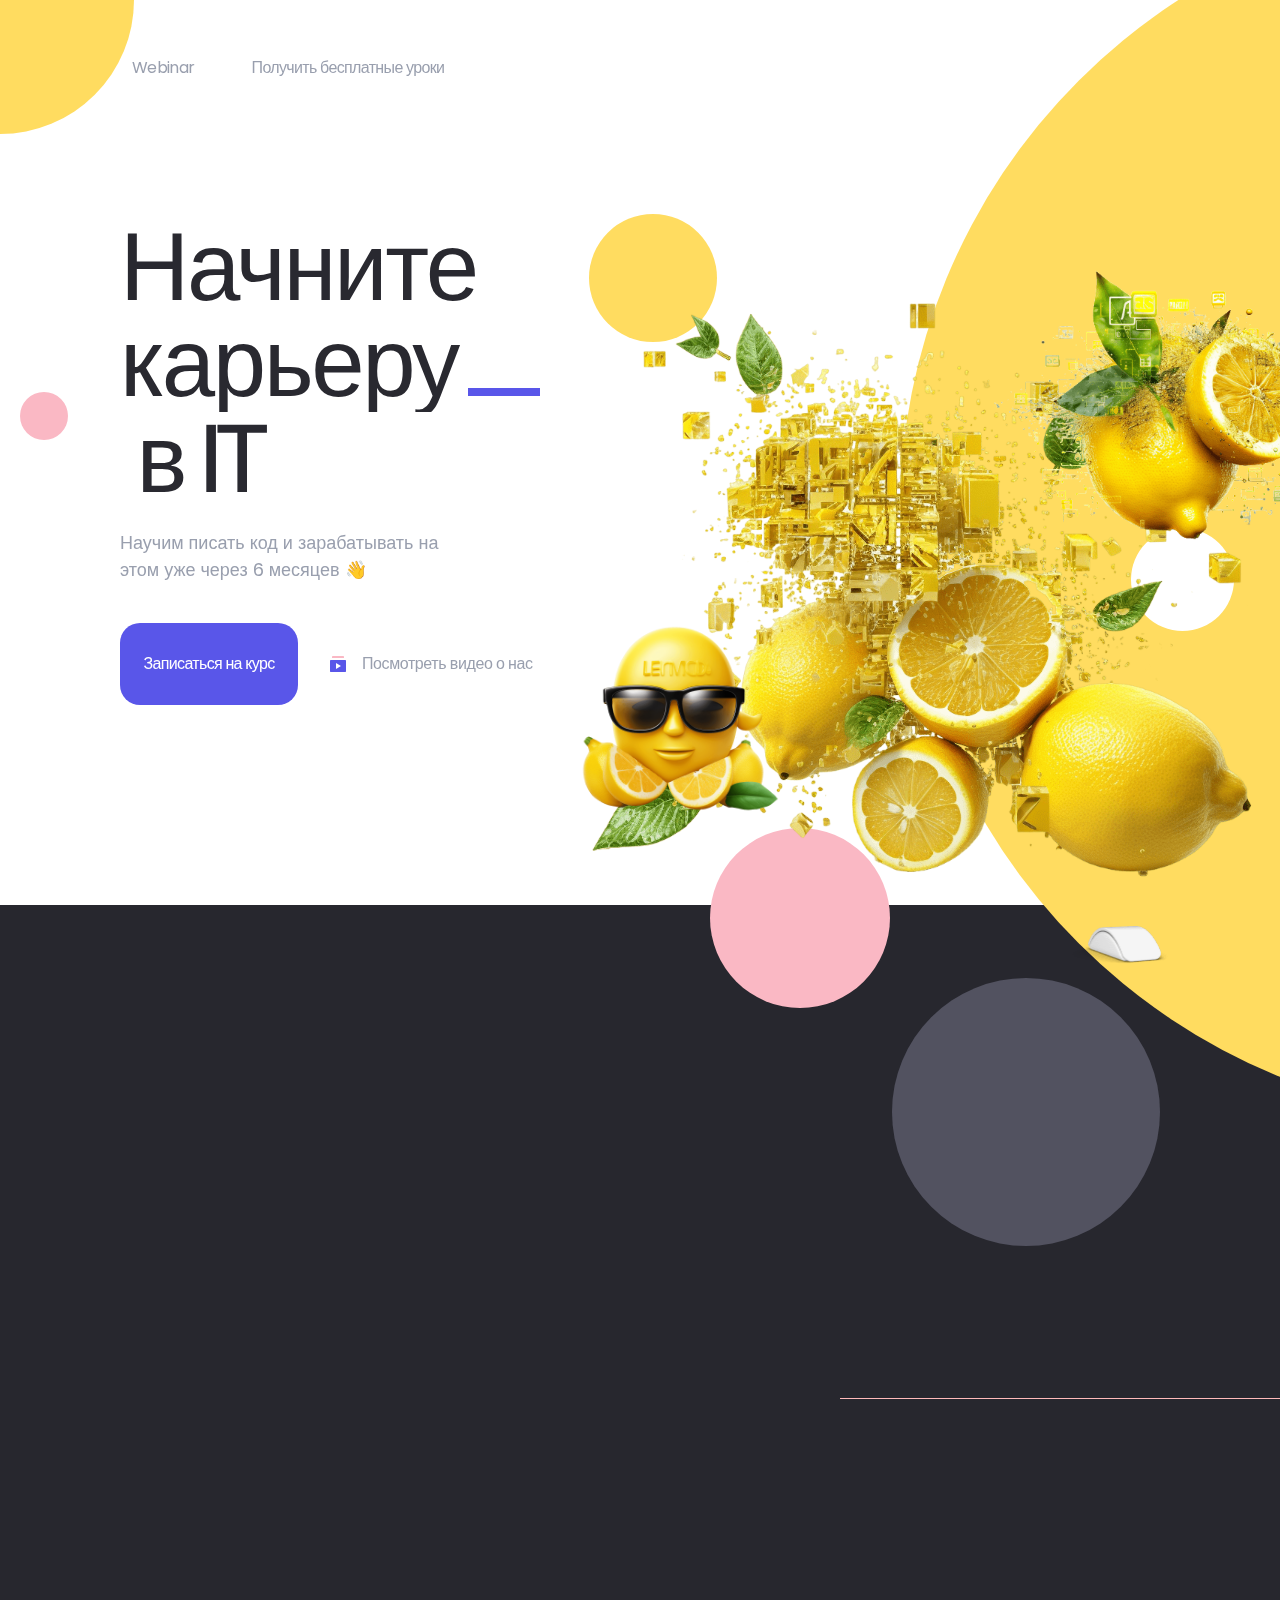
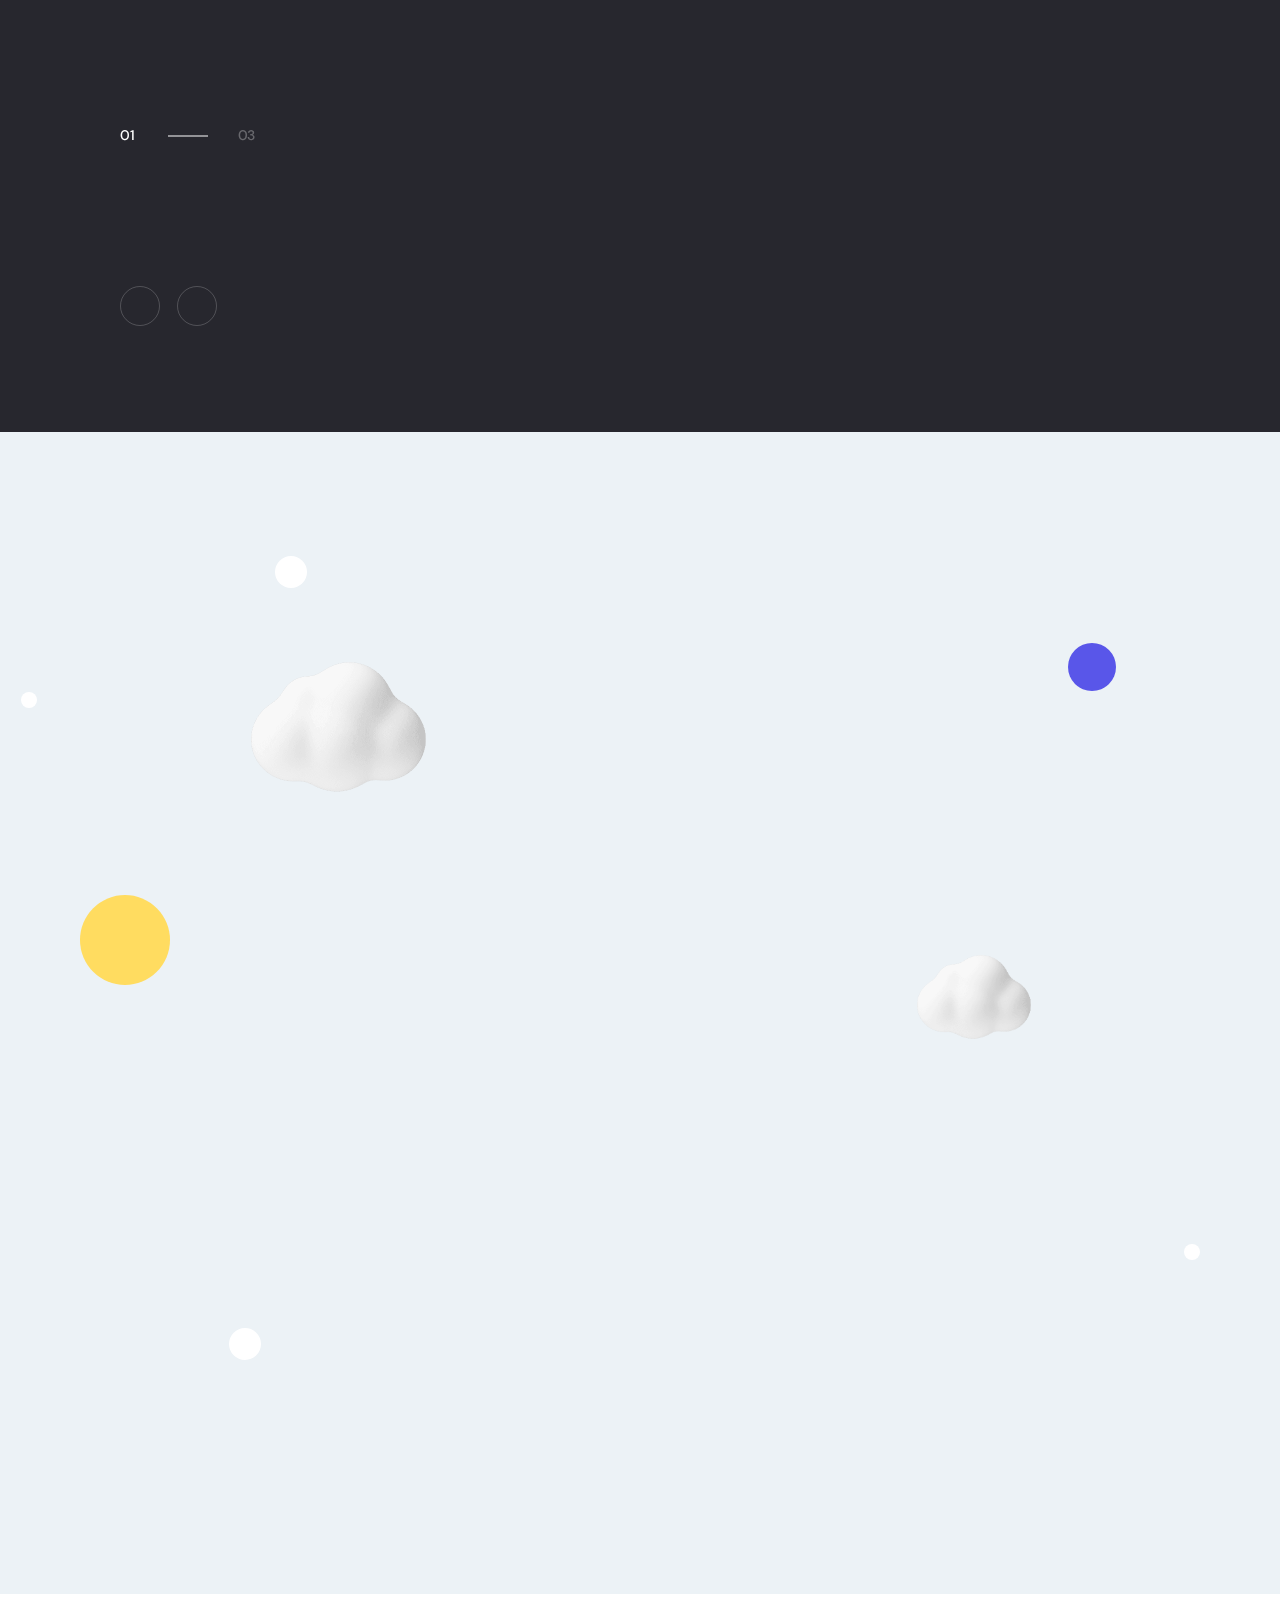
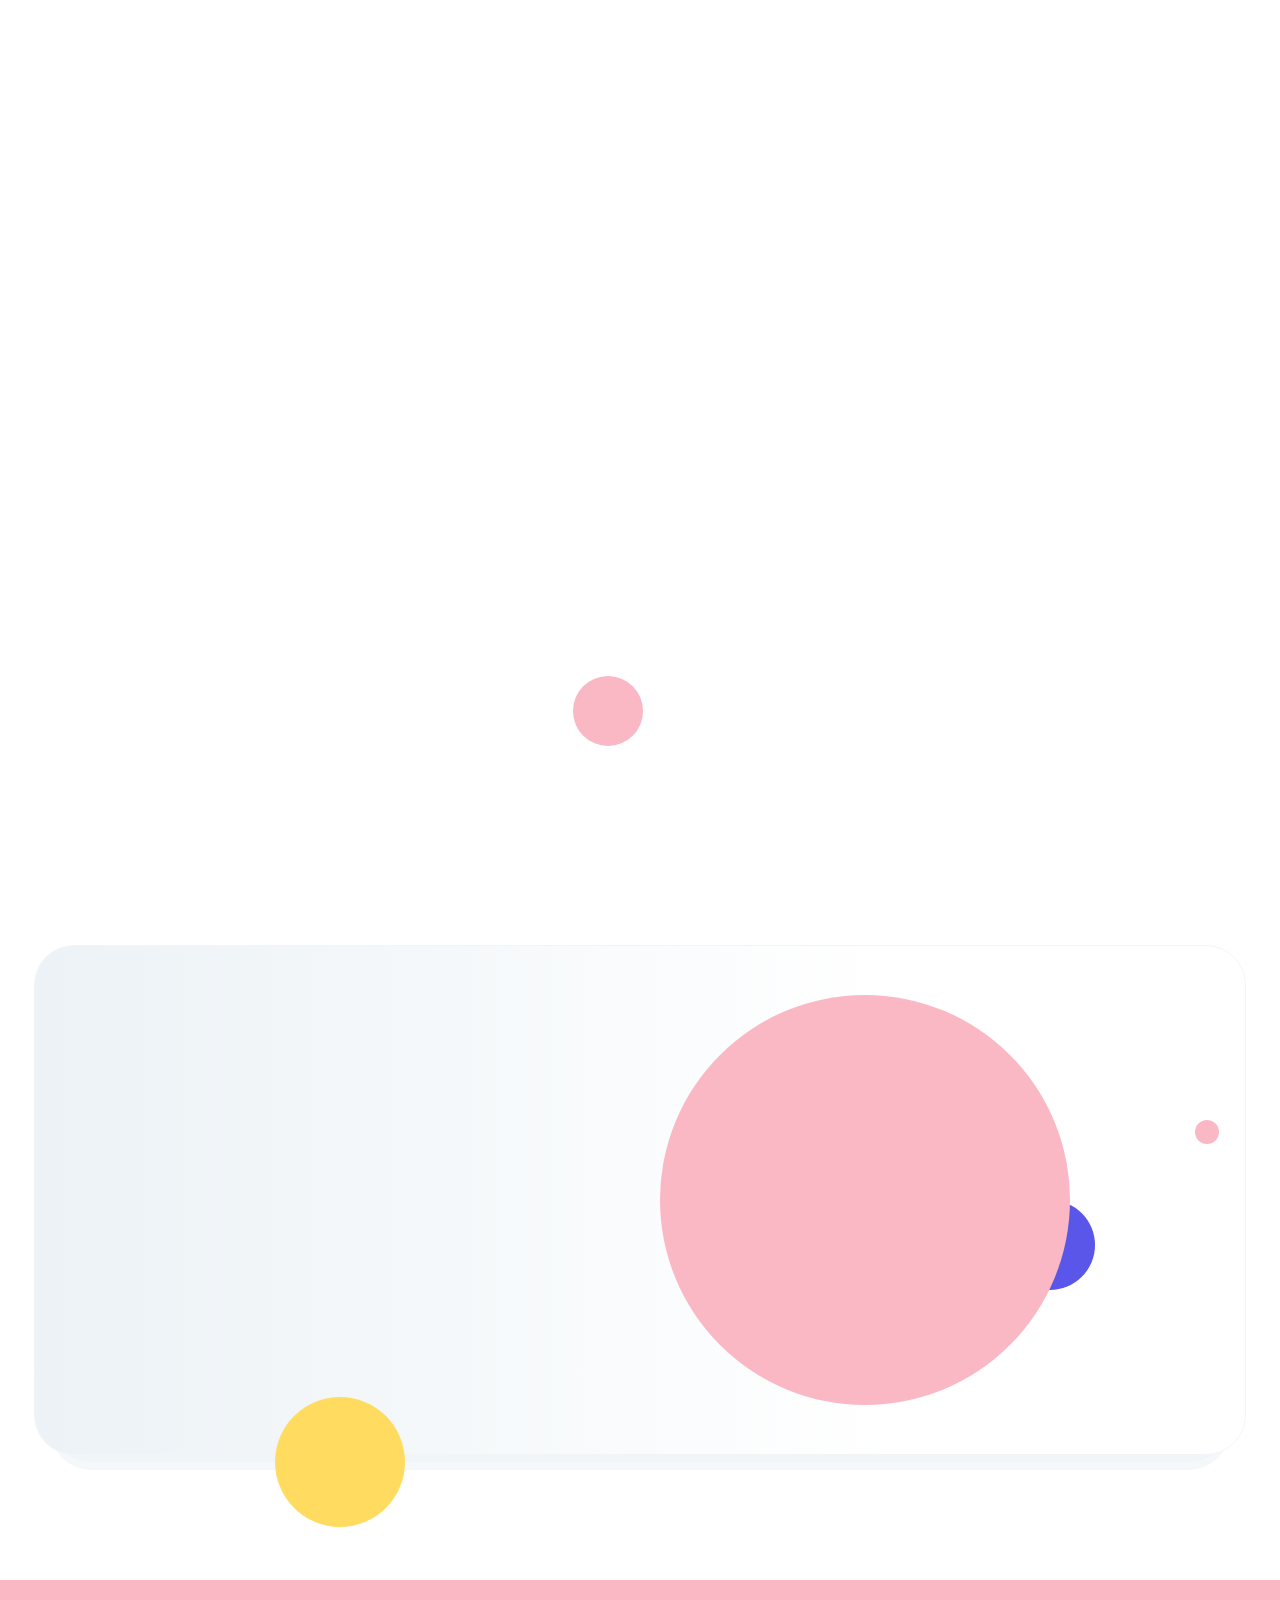
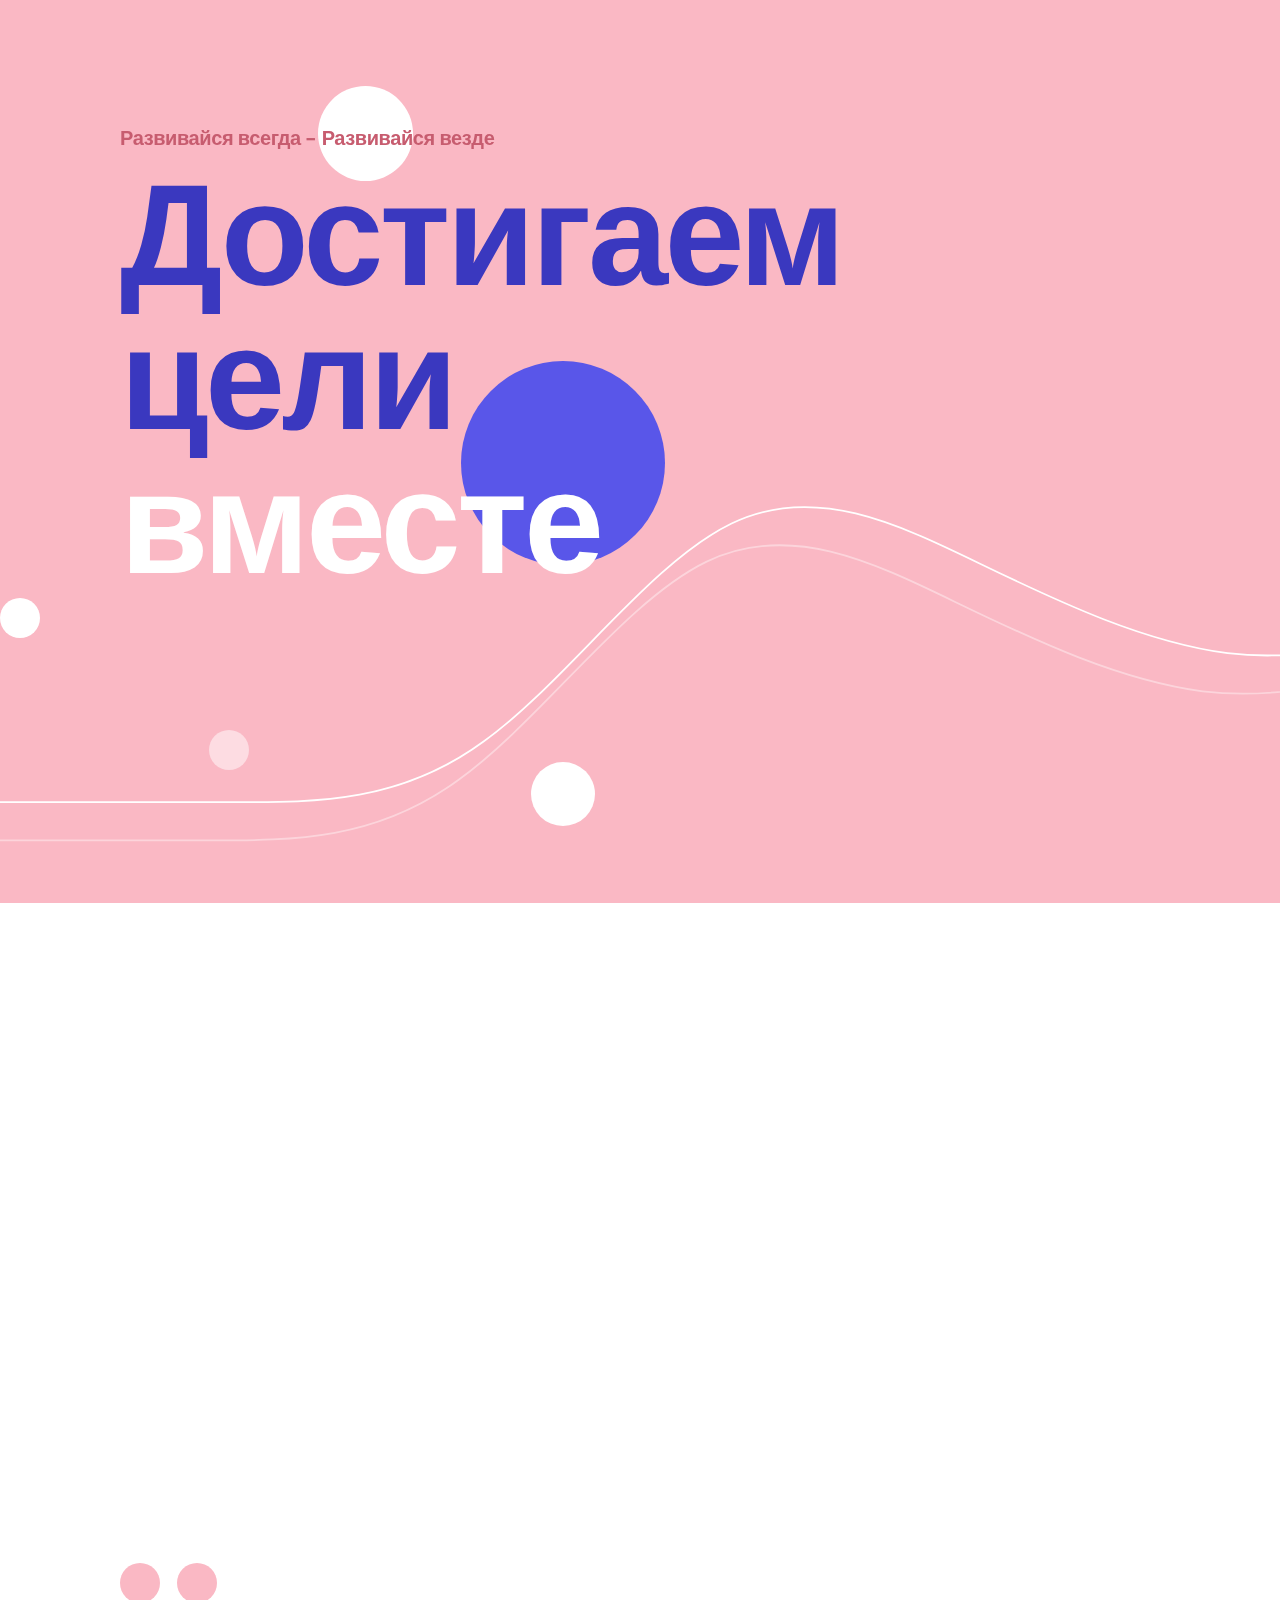
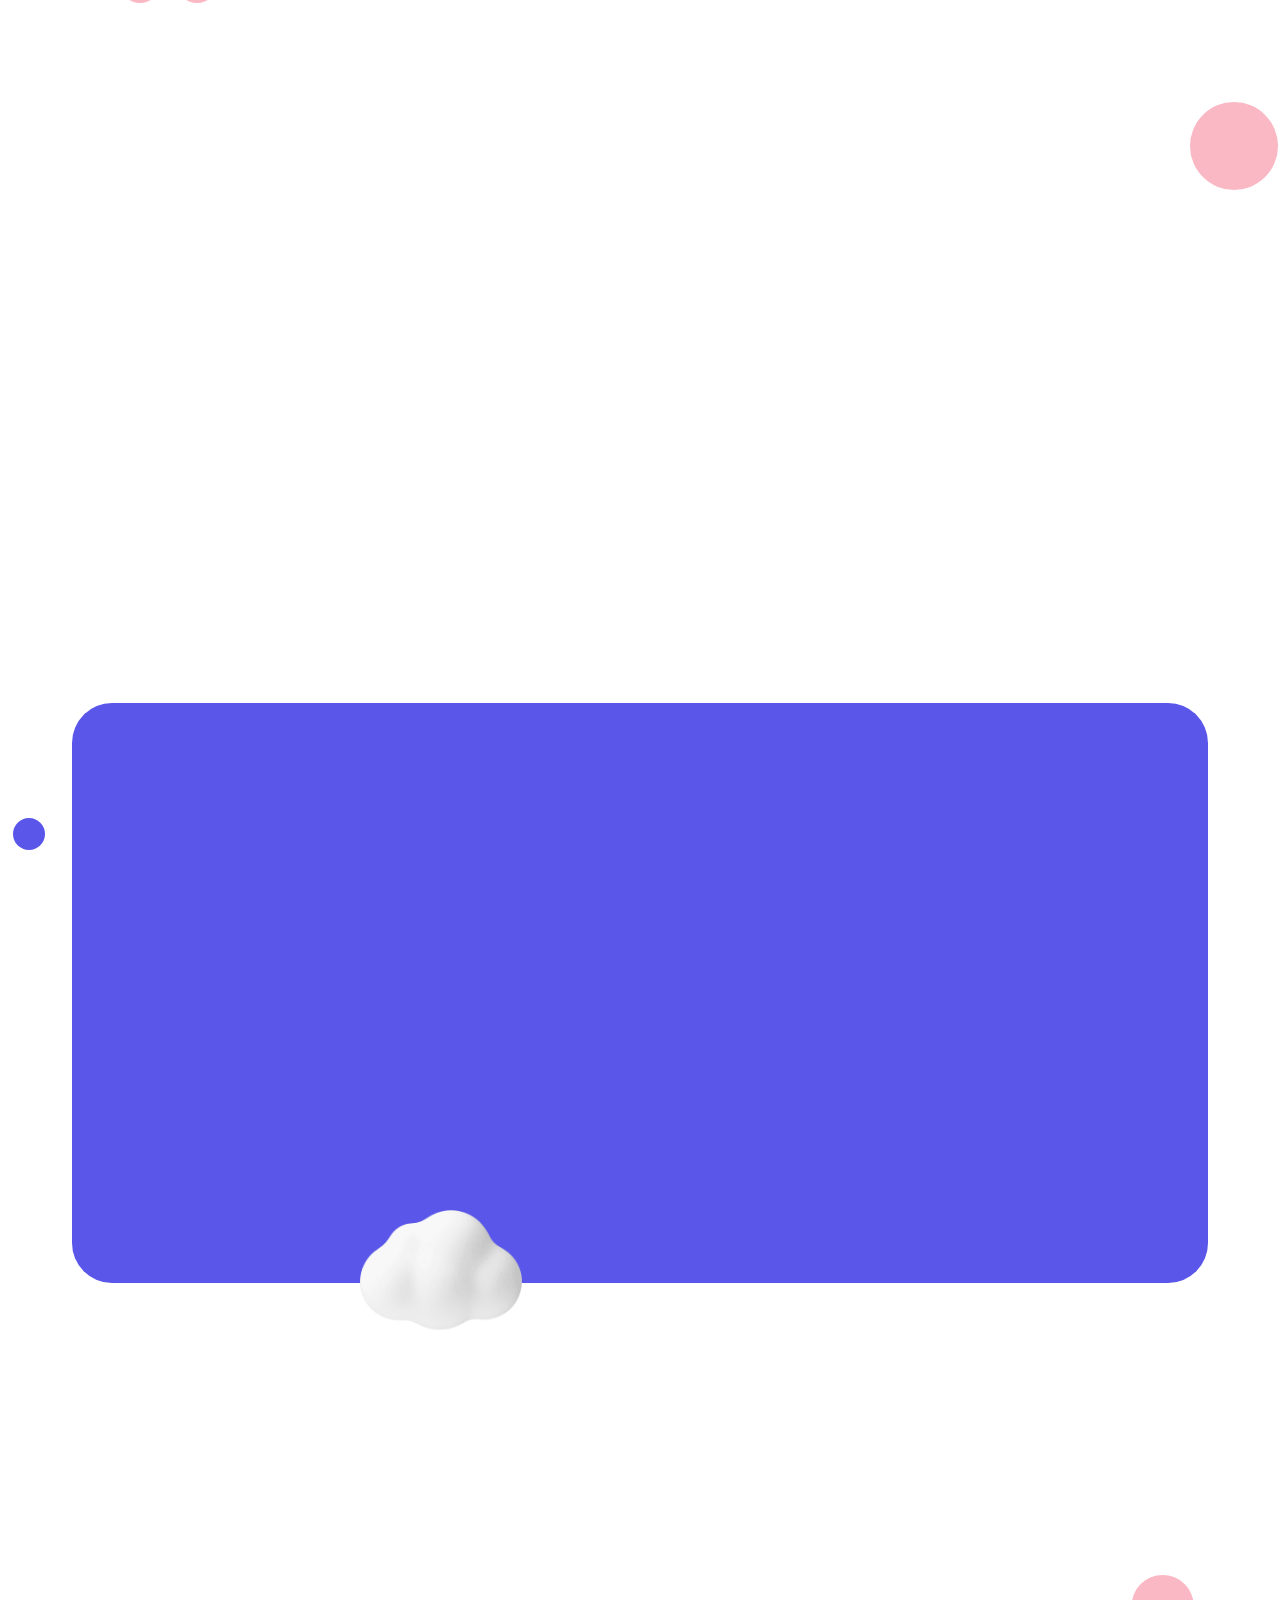
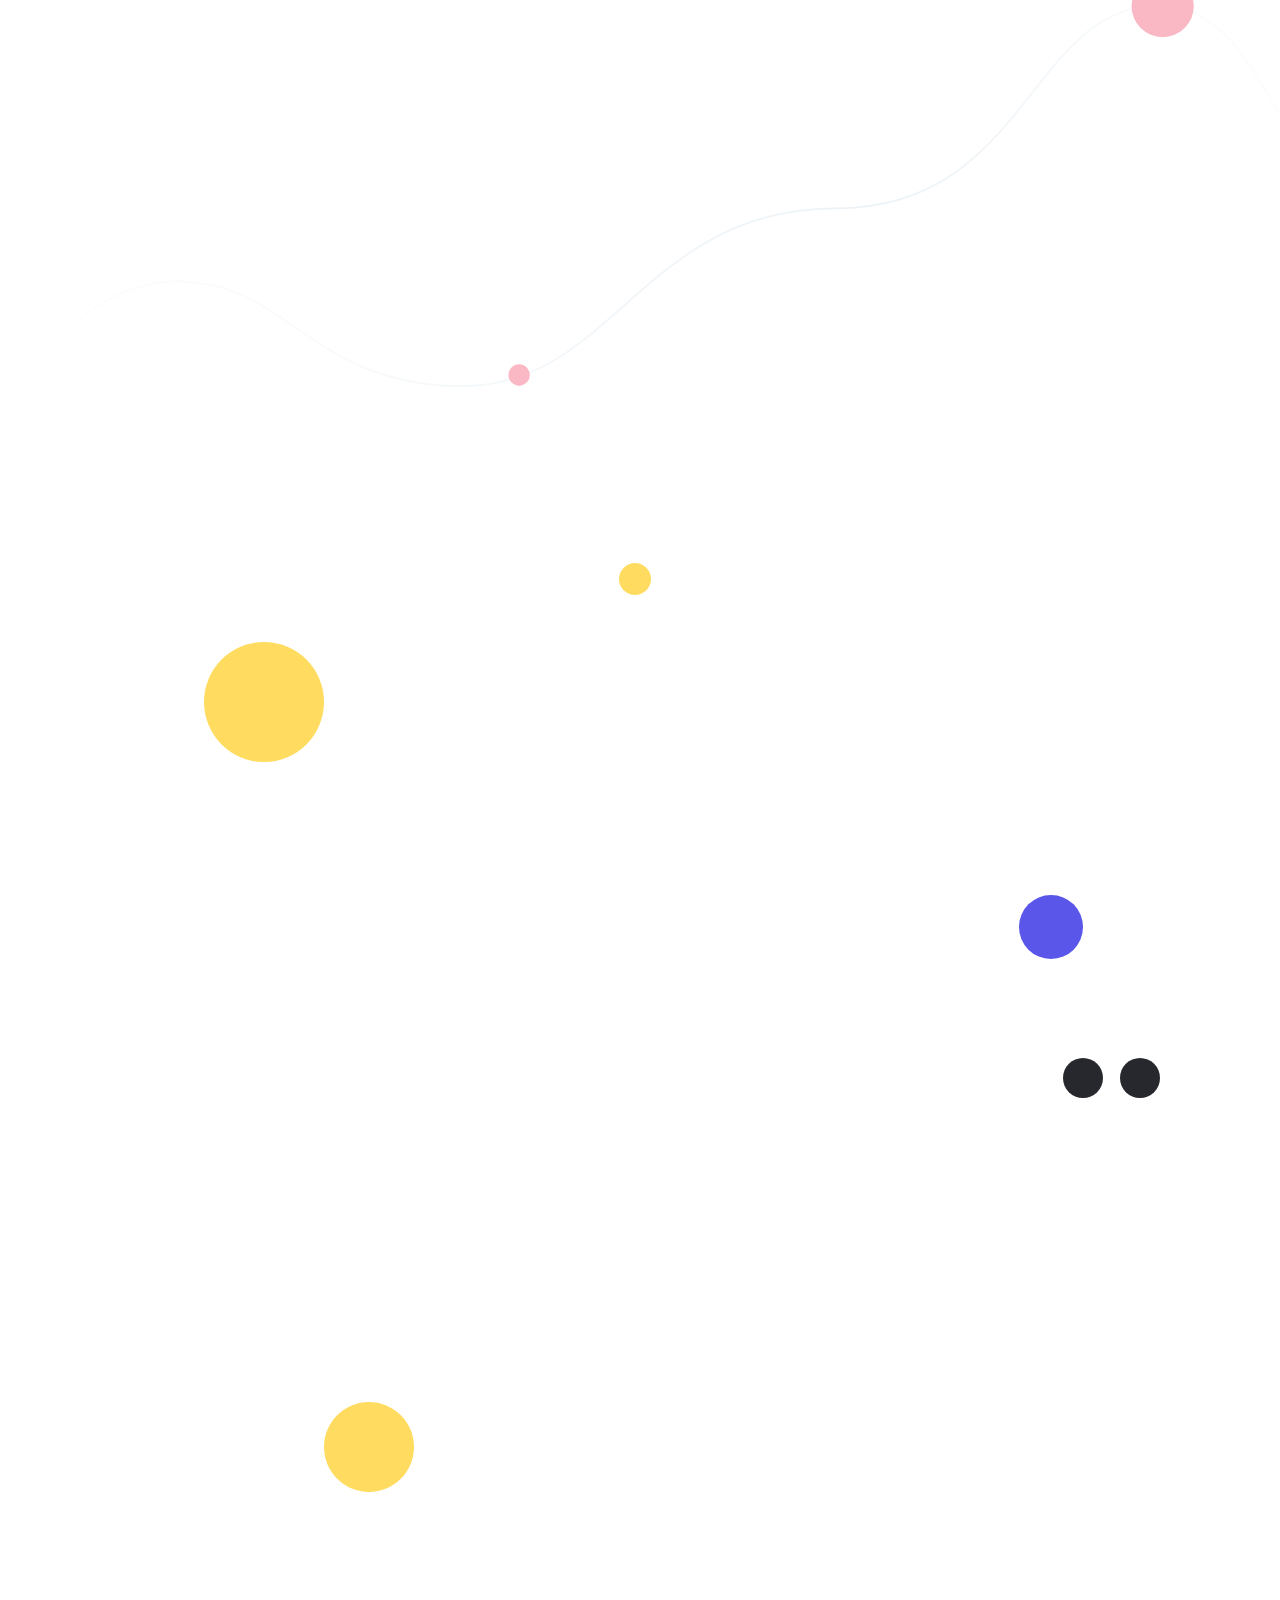
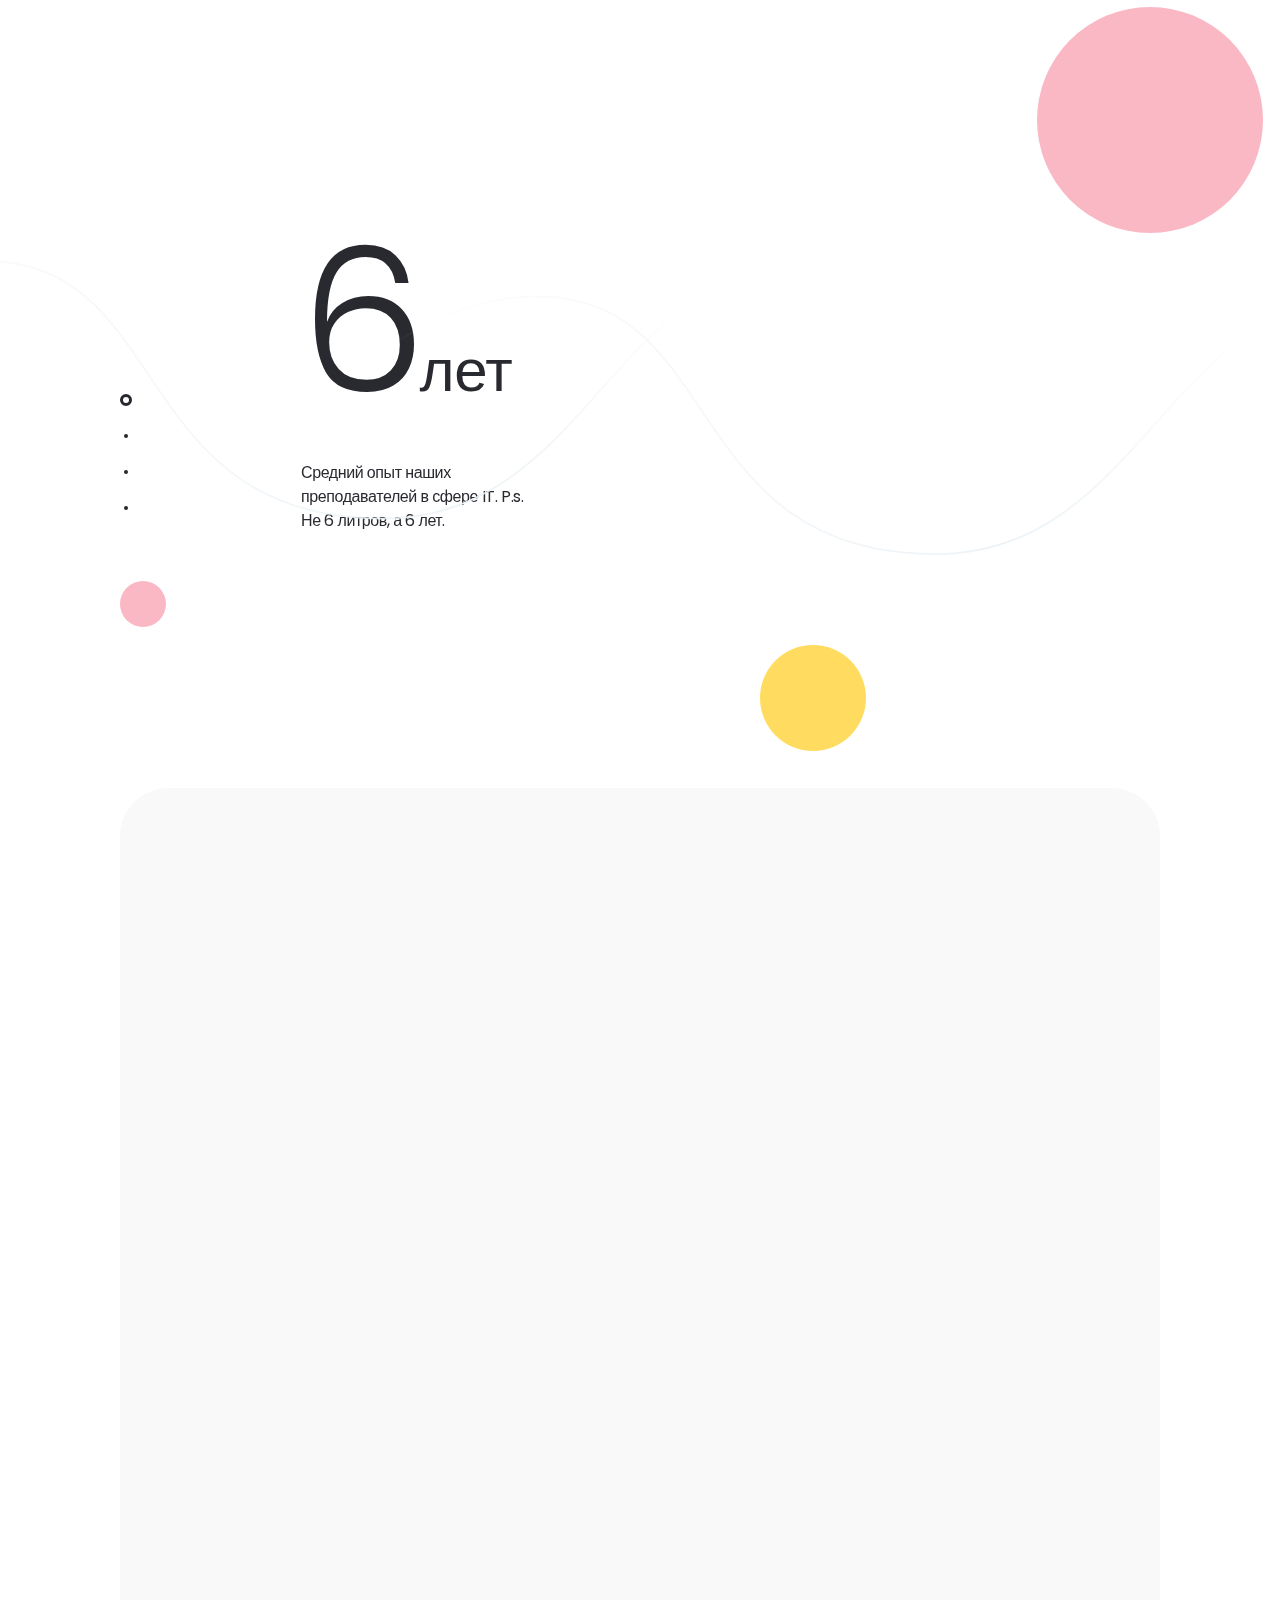
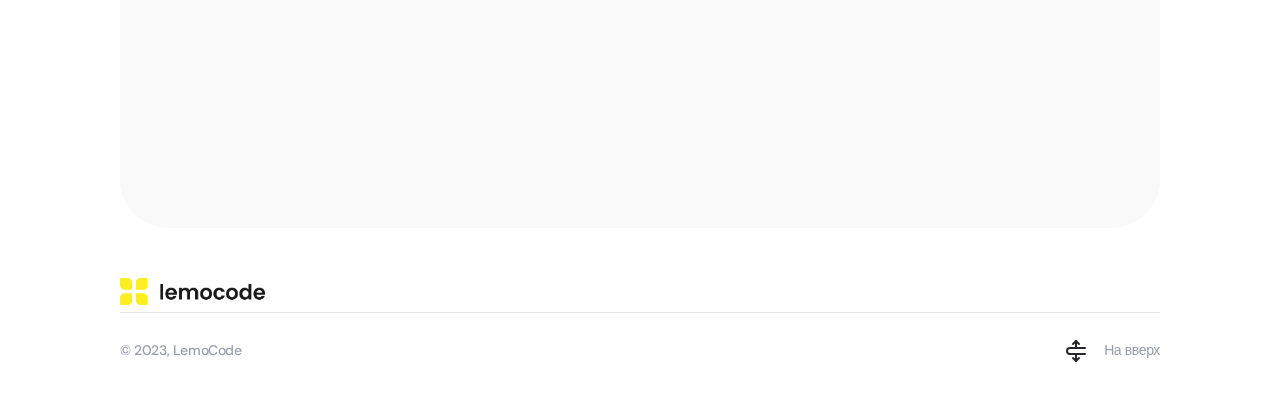
==== commit 82eade51: "optimize css" ====
--- a/index.html
+++ b/index.html
@@ -650,312 +650,8 @@
 
       gtag('config', 'G-XCK9ZQ3SD3');
     </script>
-<!--    <script src="js/app.js"></script>-->
-<!--    <script src="js/common.js"></script>-->
-
-    <script>
-      // svg icons support ie11
-      (function () {
-        svg4everybody();
-      })();
-
-      // check if touch device
-      function isTouchDevice() {
-        var prefixes = ' -webkit- -moz- -o- -ms- '.split(' ');
-        var mq = function mq(query) {
-          return window.matchMedia(query).matches;
-        };
-        if ('ontouchstart' in window || window.DocumentTouch && document instanceof DocumentTouch) {
-          return true;
-        }
-        var query = ['(', prefixes.join('touch-enabled),('), 'heartz', ')'].join('');
-        return mq(query);
-      }
-
-      if (isTouchDevice()) {
-        $('body').addClass('touch-device');
-      }
-
-      // header
-      (function () {
-        var header = $('.js-header'),
-                burger = header.find('.js-header-burger'),
-                wrap = header.find('.js-header-wrap'),
-                bg = header.find('.js-header-bg'),
-                items = header.find('.js-header-item'),
-                search = header.find('.js-header-search'),
-                open = header.find('.js-header-open');
-
-        // header search
-        open.on('click', function () {
-          search.toggleClass('active');
-        });
-
-        // header menu mobile
-        burger.on('click', function () {
-          burger.toggleClass('active');
-          wrap.toggleClass('visible');
-          bg.toggleClass('show');
-        });
-        bg.on('click', function () {
-          burger.removeClass('active');
-          wrap.removeClass('visible');
-          bg.removeClass('show');
-        });
-
-        // header dropdown
-        if (isTouchDevice()) {
-          items.each(function () {
-            var item = $(this),
-                    head = item.find('.js-header-head'),
-                    body = item.find('.js-header-body');
-            if (window.matchMedia("(min-width: 768px)").matches) {
-              head.on('click', function (e) {
-                e.preventDefault();
-                e.stopPropagation();
-                if (!item.hasClass('active')) {
-                  items.removeClass('active');
-                  item.addClass('active');
-                } else {
-                  items.removeClass('active');
-                }
-              });
-
-              body.on('click', function (e) {
-                e.stopPropagation();
-              });
-            }
-          });
-
-          $('body').on('click', function () {
-            items.removeClass('active');
-          });
-        }
-      })();
-
-      // global variables
-      var prevArrow = '<button type="button" class="slick-prev"><svg class="icon icon-arrow-prev"><use xmlns:xlink="http://www.w3.org/1999/xlink" xlink:href="img/sprite.svg#icon-arrow-prev"></use></svg></button>',
-              nextArrow = '<button type="button" class="slick-next"><svg class="icon icon-arrow-next"><use xmlns:xlink="http://www.w3.org/1999/xlink" xlink:href="img/sprite.svg#icon-arrow-next"></use></svg></button>';
-
-      $(document).ready(function () {
-
-        // features
-        (function () {
-          var features = $('.js-features'),
-                  slider = features.find('.js-features-slider'),
-                  status = features.find('.js-features-status');
-
-          slider.on('init reInit afterChange', function (event, slick, currentSlide, nextSlide) {
-            //currentSlide is undefined on init -- set it to 0 in this case (currentSlide is 0 based)
-            var i = (currentSlide ? currentSlide : 0) + 1;
-            status.html('<span class="status__number">0' + i + '</span><span class="status__all">0' + slick.slideCount + '</span>');
-          });
-
-          slider.slick({
-            slidesToShow: 2,
-            slidesToScroll: 1,
-            arrows: true,
-            prevArrow: prevArrow,
-            nextArrow: nextArrow,
-            dots: false,
-            infinite: false,
-            speed: 600,
-            responsive: [{
-              breakpoint: 1024,
-              settings: {
-                slidesToShow: 1
-              }
-            }]
-          });
-        })();
-
-        $('.js-details-slider').slick({
-          slidesToShow: 1,
-          slidesToScroll: 1,
-          dots: true,
-          arrows: false,
-          focusOnSelect: true,
-          vertical: true,
-          verticalSwiping: true,
-          speed: 700,
-          autoplay: true,
-          autoplaySpeed: 2000
-        });
-
-        // teams slider
-        $('.js-teams-slider').slick({
-          slidesToShow: 2,
-          slidesToScroll: 1,
-          dots: false,
-          arrows: true,
-          prevArrow: prevArrow,
-          nextArrow: nextArrow,
-          speed: 700,
-          responsive: [{
-            breakpoint: 1200,
-            settings: {
-              slidesToShow: 1
-            }
-          }]
-        });
-
-        // design slider
-        $('.js-design-slider').slick({
-          slidesToShow: 3,
-          slidesToScroll: 1,
-          dots: false,
-          arrows: true,
-          prevArrow: prevArrow,
-          nextArrow: nextArrow,
-          speed: 700,
-          infinite: false,
-          responsive: [{
-            breakpoint: 1024,
-            settings: {
-              slidesToShow: 2
-            }
-          }, {
-            breakpoint: 768,
-            settings: {
-              slidesToShow: 1
-            }
-          }]
-        });
-
-        // package
-        (function () {
-          var packages = $('.js-package'),
-                  sliderPackage = packages.find('.js-package-slider');
-          sliderPackage.slick({
-            slidesToShow: 1,
-            slidesToScroll: 1,
-            dots: true,
-            arrows: true,
-            prevArrow: sliderPackage.closest('.js-package').find('.js-package-prev'),
-            nextArrow: sliderPackage.closest('.js-package').find('.js-package-next'),
-            speed: 700,
-            fade: true,
-            adaptiveHeight: true,
-            responsive: [{
-              breakpoint: 768,
-              settings: {
-                dots: false
-              }
-            }]
-          });
-        })();
-      });
-
-      // accord
-      (function () {
-        var accord = $('.js-accord'),
-                items = accord.find('.js-accord-item');
-        items.each(function () {
-          var item = $(this),
-                  head = item.find('.js-accord-head'),
-                  body = item.find('.js-accord-body');
-
-          head.on('click', function () {
-            item.toggleClass('active');
-            body.slideToggle();
-          });
-        });
-      })();
-
-      // plan
-      (function () {
-        var plan = $('.js-plan'),
-                select = plan.find('.js-plan-select'),
-                item = plan.find('.js-plan-item');
-        select.change(function () {
-          var indexOption = select.find('option:selected').index();
-          item.hide();
-          item.eq(indexOption).show();
-        });
-      })();
-
-      // footer
-      (function () {
-        var footer = $('.js-footer'),
-                items = footer.find('.js-footer-col');
-        items.each(function () {
-          var item = $(this),
-                  category = item.find('.js-footer-category'),
-                  menu = item.find('.js-footer-menu');
-
-          category.on('click', function () {
-            if (!category.hasClass('active')) {
-              items.removeClass('active');
-              items.find('.js-footer-menu').slideUp();
-              item.addClass('active');
-              menu.slideDown();
-            } else {
-              items.removeClass('active');
-              items.find('.js-footer-menu').slideUp();
-            }
-          });
-        });
-      })();
-
-      // scroll to section
-      (function () {
-        var link = $('.js-link-scroll');
-        link.click(function () {
-          $("html, body").animate({
-            scrollTop: $(link.attr("href")).offset().top + "px"
-          }, {
-            duration: 1000
-          });
-          return false;
-        });
-      })();
-
-      // magnificPopup
-      (function () {
-        var link = $('.js-popup-open');
-        link.magnificPopup({
-          type: 'inline',
-          fixedContentPos: true,
-          removalDelay: 200,
-          callbacks: {
-            beforeOpen: function beforeOpen() {
-              this.st.mainClass = this.st.el.attr('data-effect');
-            }
-          }
-        });
-      })();
-
-      // aos animation
-      AOS.init();
-
-      // parallax effect
-      (function () {
-        var parallax = $('.js-parallax');
-        if (parallax.length) {
-          parallax.each(function () {
-            var _this = $(this),
-                    scale = _this.data('scale'),
-                    orientation = _this.data('orientation');
-
-            new simpleParallax(_this[0], {
-              scale: scale,
-              orientation: orientation,
-              overflow: true,
-              transition: 'cubic-bezier(0,0,0,1)'
-            });
-          });
-        }
-      })();
-
-      var rellax = new Rellax('.js-rellax', {
-        center: true,
-        wrapper: null,
-        round: true,
-        vertical: true,
-        horizontal: false
-      });
-
-    </script>
+    <script src="js/app.js"></script>
+    <script src="js/common.js"></script>
 
     <script>var viewportmeta = document.querySelector('meta[name="viewport"]');
     if (viewportmeta) {
@@ -967,3699 +663,7 @@
       }
     }</script>
 
-  <script>
-    var _typeof = typeof Symbol === "function" && typeof Symbol.iterator === "symbol" ? function (obj) { return typeof obj; } : function (obj) { return obj && typeof Symbol === "function" && obj.constructor === Symbol && obj !== Symbol.prototype ? "symbol" : typeof obj; };
-
-    // example of simple includes for js
-    /*! jQuery v3.0.0 | (c) jQuery Foundation | jquery.org/license */
-    !function (a, b) {
-      "use strict";
-      "object" == (typeof module === "undefined" ? "undefined" : _typeof(module)) && "object" == _typeof(module.exports) ? module.exports = a.document ? b(a, !0) : function (a) {
-        if (!a.document) throw new Error("jQuery requires a window with a document");return b(a);
-      } : b(a);
-    }("undefined" != typeof window ? window : this, function (a, b) {
-      "use strict";
-      var c = [],
-              d = a.document,
-              e = Object.getPrototypeOf,
-              f = c.slice,
-              g = c.concat,
-              h = c.push,
-              i = c.indexOf,
-              j = {},
-              k = j.toString,
-              l = j.hasOwnProperty,
-              m = l.toString,
-              n = m.call(Object),
-              o = {};function p(a, b) {
-        b = b || d;var c = b.createElement("script");c.text = a, b.head.appendChild(c).parentNode.removeChild(c);
-      }var q = "3.0.0",
-              r = function r(a, b) {
-                return new r.fn.init(a, b);
-              },
-              s = /^[\s\uFEFF\xA0]+|[\s\uFEFF\xA0]+$/g,
-              t = /^-ms-/,
-              u = /-([a-z])/g,
-              v = function v(a, b) {
-                return b.toUpperCase();
-              };r.fn = r.prototype = { jquery: q, constructor: r, length: 0, toArray: function toArray() {
-          return f.call(this);
-        }, get: function get(a) {
-          return null != a ? 0 > a ? this[a + this.length] : this[a] : f.call(this);
-        }, pushStack: function pushStack(a) {
-          var b = r.merge(this.constructor(), a);return b.prevObject = this, b;
-        }, each: function each(a) {
-          return r.each(this, a);
-        }, map: function map(a) {
-          return this.pushStack(r.map(this, function (b, c) {
-            return a.call(b, c, b);
-          }));
-        }, slice: function slice() {
-          return this.pushStack(f.apply(this, arguments));
-        }, first: function first() {
-          return this.eq(0);
-        }, last: function last() {
-          return this.eq(-1);
-        }, eq: function eq(a) {
-          var b = this.length,
-                  c = +a + (0 > a ? b : 0);return this.pushStack(c >= 0 && b > c ? [this[c]] : []);
-        }, end: function end() {
-          return this.prevObject || this.constructor();
-        }, push: h, sort: c.sort, splice: c.splice }, r.extend = r.fn.extend = function () {
-        var a,
-                b,
-                c,
-                d,
-                e,
-                f,
-                g = arguments[0] || {},
-                h = 1,
-                i = arguments.length,
-                j = !1;for ("boolean" == typeof g && (j = g, g = arguments[h] || {}, h++), "object" == (typeof g === "undefined" ? "undefined" : _typeof(g)) || r.isFunction(g) || (g = {}), h === i && (g = this, h--); i > h; h++) {
-          if (null != (a = arguments[h])) for (b in a) {
-            c = g[b], d = a[b], g !== d && (j && d && (r.isPlainObject(d) || (e = r.isArray(d))) ? (e ? (e = !1, f = c && r.isArray(c) ? c : []) : f = c && r.isPlainObject(c) ? c : {}, g[b] = r.extend(j, f, d)) : void 0 !== d && (g[b] = d));
-          }
-        }return g;
-      }, r.extend({ expando: "jQuery" + (q + Math.random()).replace(/\D/g, ""), isReady: !0, error: function error(a) {
-          throw new Error(a);
-        }, noop: function noop() {}, isFunction: function isFunction(a) {
-          return "function" === r.type(a);
-        }, isArray: Array.isArray, isWindow: function isWindow(a) {
-          return null != a && a === a.window;
-        }, isNumeric: function isNumeric(a) {
-          var b = r.type(a);return ("number" === b || "string" === b) && !isNaN(a - parseFloat(a));
-        }, isPlainObject: function isPlainObject(a) {
-          var b, c;return a && "[object Object]" === k.call(a) ? (b = e(a)) ? (c = l.call(b, "constructor") && b.constructor, "function" == typeof c && m.call(c) === n) : !0 : !1;
-        }, isEmptyObject: function isEmptyObject(a) {
-          var b;for (b in a) {
-            return !1;
-          }return !0;
-        }, type: function type(a) {
-          return null == a ? a + "" : "object" == (typeof a === "undefined" ? "undefined" : _typeof(a)) || "function" == typeof a ? j[k.call(a)] || "object" : typeof a === "undefined" ? "undefined" : _typeof(a);
-        }, globalEval: function globalEval(a) {
-          p(a);
-        }, camelCase: function camelCase(a) {
-          return a.replace(t, "ms-").replace(u, v);
-        }, nodeName: function nodeName(a, b) {
-          return a.nodeName && a.nodeName.toLowerCase() === b.toLowerCase();
-        }, each: function each(a, b) {
-          var c,
-                  d = 0;if (w(a)) {
-            for (c = a.length; c > d; d++) {
-              if (b.call(a[d], d, a[d]) === !1) break;
-            }
-          } else for (d in a) {
-            if (b.call(a[d], d, a[d]) === !1) break;
-          }return a;
-        }, trim: function trim(a) {
-          return null == a ? "" : (a + "").replace(s, "");
-        }, makeArray: function makeArray(a, b) {
-          var c = b || [];return null != a && (w(Object(a)) ? r.merge(c, "string" == typeof a ? [a] : a) : h.call(c, a)), c;
-        }, inArray: function inArray(a, b, c) {
-          return null == b ? -1 : i.call(b, a, c);
-        }, merge: function merge(a, b) {
-          for (var c = +b.length, d = 0, e = a.length; c > d; d++) {
-            a[e++] = b[d];
-          }return a.length = e, a;
-        }, grep: function grep(a, b, c) {
-          for (var d, e = [], f = 0, g = a.length, h = !c; g > f; f++) {
-            d = !b(a[f], f), d !== h && e.push(a[f]);
-          }return e;
-        }, map: function map(a, b, c) {
-          var d,
-                  e,
-                  f = 0,
-                  h = [];if (w(a)) for (d = a.length; d > f; f++) {
-            e = b(a[f], f, c), null != e && h.push(e);
-          } else for (f in a) {
-            e = b(a[f], f, c), null != e && h.push(e);
-          }return g.apply([], h);
-        }, guid: 1, proxy: function proxy(a, b) {
-          var c, d, e;return "string" == typeof b && (c = a[b], b = a, a = c), r.isFunction(a) ? (d = f.call(arguments, 2), e = function e() {
-            return a.apply(b || this, d.concat(f.call(arguments)));
-          }, e.guid = a.guid = a.guid || r.guid++, e) : void 0;
-        }, now: Date.now, support: o }), "function" == typeof Symbol && (r.fn[Symbol.iterator] = c[Symbol.iterator]), r.each("Boolean Number String Function Array Date RegExp Object Error Symbol".split(" "), function (a, b) {
-        j["[object " + b + "]"] = b.toLowerCase();
-      });function w(a) {
-        var b = !!a && "length" in a && a.length,
-                c = r.type(a);return "function" === c || r.isWindow(a) ? !1 : "array" === c || 0 === b || "number" == typeof b && b > 0 && b - 1 in a;
-      }var x = function (a) {
-        var b,
-                c,
-                d,
-                e,
-                f,
-                g,
-                h,
-                i,
-                j,
-                k,
-                l,
-                m,
-                n,
-                o,
-                p,
-                q,
-                r,
-                s,
-                t,
-                u = "sizzle" + 1 * new Date(),
-                v = a.document,
-                w = 0,
-                x = 0,
-                y = ha(),
-                z = ha(),
-                A = ha(),
-                B = function B(a, b) {
-                  return a === b && (l = !0), 0;
-                },
-                C = {}.hasOwnProperty,
-                D = [],
-                E = D.pop,
-                F = D.push,
-                G = D.push,
-                H = D.slice,
-                I = function I(a, b) {
-                  for (var c = 0, d = a.length; d > c; c++) {
-                    if (a[c] === b) return c;
-                  }return -1;
-                },
-                J = "checked|selected|async|autofocus|autoplay|controls|defer|disabled|hidden|ismap|loop|multiple|open|readonly|required|scoped",
-                K = "[\\x20\\t\\r\\n\\f]",
-                L = "(?:\\\\.|[\\w-]|[^\x00-\\xa0])+",
-                M = "\\[" + K + "*(" + L + ")(?:" + K + "*([*^$|!~]?=)" + K + "*(?:'((?:\\\\.|[^\\\\'])*)'|\"((?:\\\\.|[^\\\\\"])*)\"|(" + L + "))|)" + K + "*\\]",
-                N = ":(" + L + ")(?:\\((('((?:\\\\.|[^\\\\'])*)'|\"((?:\\\\.|[^\\\\\"])*)\")|((?:\\\\.|[^\\\\()[\\]]|" + M + ")*)|.*)\\)|)",
-                O = new RegExp(K + "+", "g"),
-                P = new RegExp("^" + K + "+|((?:^|[^\\\\])(?:\\\\.)*)" + K + "+$", "g"),
-                Q = new RegExp("^" + K + "*," + K + "*"),
-                R = new RegExp("^" + K + "*([>+~]|" + K + ")" + K + "*"),
-                S = new RegExp("=" + K + "*([^\\]'\"]*?)" + K + "*\\]", "g"),
-                T = new RegExp(N),
-                U = new RegExp("^" + L + "$"),
-                V = { ID: new RegExp("^#(" + L + ")"), CLASS: new RegExp("^\\.(" + L + ")"), TAG: new RegExp("^(" + L + "|[*])"), ATTR: new RegExp("^" + M), PSEUDO: new RegExp("^" + N), CHILD: new RegExp("^:(only|first|last|nth|nth-last)-(child|of-type)(?:\\(" + K + "*(even|odd|(([+-]|)(\\d*)n|)" + K + "*(?:([+-]|)" + K + "*(\\d+)|))" + K + "*\\)|)", "i"), bool: new RegExp("^(?:" + J + ")$", "i"), needsContext: new RegExp("^" + K + "*[>+~]|:(even|odd|eq|gt|lt|nth|first|last)(?:\\(" + K + "*((?:-\\d)?\\d*)" + K + "*\\)|)(?=[^-]|$)", "i") },
-                W = /^(?:input|select|textarea|button)$/i,
-                X = /^h\d$/i,
-                Y = /^[^{]+\{\s*\[native \w/,
-                Z = /^(?:#([\w-]+)|(\w+)|\.([\w-]+))$/,
-                $ = /[+~]/,
-                _ = new RegExp("\\\\([\\da-f]{1,6}" + K + "?|(" + K + ")|.)", "ig"),
-                aa = function aa(a, b, c) {
-                  var d = "0x" + b - 65536;return d !== d || c ? b : 0 > d ? String.fromCharCode(d + 65536) : String.fromCharCode(d >> 10 | 55296, 1023 & d | 56320);
-                },
-                ba = /([\0-\x1f\x7f]|^-?\d)|^-$|[^\x80-\uFFFF\w-]/g,
-                ca = function ca(a, b) {
-                  return b ? "\x00" === a ? "\uFFFD" : a.slice(0, -1) + "\\" + a.charCodeAt(a.length - 1).toString(16) + " " : "\\" + a;
-                },
-                da = function da() {
-                  m();
-                },
-                ea = ta(function (a) {
-                  return a.disabled === !0;
-                }, { dir: "parentNode", next: "legend" });try {
-          G.apply(D = H.call(v.childNodes), v.childNodes), D[v.childNodes.length].nodeType;
-        } catch (fa) {
-          G = { apply: D.length ? function (a, b) {
-              F.apply(a, H.call(b));
-            } : function (a, b) {
-              var c = a.length,
-                      d = 0;while (a[c++] = b[d++]) {}a.length = c - 1;
-            } };
-        }function ga(a, b, d, e) {
-          var f,
-                  h,
-                  j,
-                  k,
-                  l,
-                  o,
-                  r,
-                  s = b && b.ownerDocument,
-                  w = b ? b.nodeType : 9;if (d = d || [], "string" != typeof a || !a || 1 !== w && 9 !== w && 11 !== w) return d;if (!e && ((b ? b.ownerDocument || b : v) !== n && m(b), b = b || n, p)) {
-            if (11 !== w && (l = Z.exec(a))) if (f = l[1]) {
-              if (9 === w) {
-                if (!(j = b.getElementById(f))) return d;if (j.id === f) return d.push(j), d;
-              } else if (s && (j = s.getElementById(f)) && t(b, j) && j.id === f) return d.push(j), d;
-            } else {
-              if (l[2]) return G.apply(d, b.getElementsByTagName(a)), d;if ((f = l[3]) && c.getElementsByClassName && b.getElementsByClassName) return G.apply(d, b.getElementsByClassName(f)), d;
-            }if (c.qsa && !A[a + " "] && (!q || !q.test(a))) {
-              if (1 !== w) s = b, r = a;else if ("object" !== b.nodeName.toLowerCase()) {
-                (k = b.getAttribute("id")) ? k = k.replace(ba, ca) : b.setAttribute("id", k = u), o = g(a), h = o.length;while (h--) {
-                  o[h] = "#" + k + " " + sa(o[h]);
-                }r = o.join(","), s = $.test(a) && qa(b.parentNode) || b;
-              }if (r) try {
-                return G.apply(d, s.querySelectorAll(r)), d;
-              } catch (x) {} finally {
-                k === u && b.removeAttribute("id");
-              }
-            }
-          }return i(a.replace(P, "$1"), b, d, e);
-        }function ha() {
-          var a = [];function b(c, e) {
-            return a.push(c + " ") > d.cacheLength && delete b[a.shift()], b[c + " "] = e;
-          }return b;
-        }function ia(a) {
-          return a[u] = !0, a;
-        }function ja(a) {
-          var b = n.createElement("fieldset");try {
-            return !!a(b);
-          } catch (c) {
-            return !1;
-          } finally {
-            b.parentNode && b.parentNode.removeChild(b), b = null;
-          }
-        }function ka(a, b) {
-          var c = a.split("|"),
-                  e = c.length;while (e--) {
-            d.attrHandle[c[e]] = b;
-          }
-        }function la(a, b) {
-          var c = b && a,
-                  d = c && 1 === a.nodeType && 1 === b.nodeType && a.sourceIndex - b.sourceIndex;if (d) return d;if (c) while (c = c.nextSibling) {
-            if (c === b) return -1;
-          }return a ? 1 : -1;
-        }function ma(a) {
-          return function (b) {
-            var c = b.nodeName.toLowerCase();return "input" === c && b.type === a;
-          };
-        }function na(a) {
-          return function (b) {
-            var c = b.nodeName.toLowerCase();return ("input" === c || "button" === c) && b.type === a;
-          };
-        }function oa(a) {
-          return function (b) {
-            return "label" in b && b.disabled === a || "form" in b && b.disabled === a || "form" in b && b.disabled === !1 && (b.isDisabled === a || b.isDisabled !== !a && ("label" in b || !ea(b)) !== a);
-          };
-        }function pa(a) {
-          return ia(function (b) {
-            return b = +b, ia(function (c, d) {
-              var e,
-                      f = a([], c.length, b),
-                      g = f.length;while (g--) {
-                c[e = f[g]] && (c[e] = !(d[e] = c[e]));
-              }
-            });
-          });
-        }function qa(a) {
-          return a && "undefined" != typeof a.getElementsByTagName && a;
-        }c = ga.support = {}, f = ga.isXML = function (a) {
-          var b = a && (a.ownerDocument || a).documentElement;return b ? "HTML" !== b.nodeName : !1;
-        }, m = ga.setDocument = function (a) {
-          var b,
-                  e,
-                  g = a ? a.ownerDocument || a : v;return g !== n && 9 === g.nodeType && g.documentElement ? (n = g, o = n.documentElement, p = !f(n), v !== n && (e = n.defaultView) && e.top !== e && (e.addEventListener ? e.addEventListener("unload", da, !1) : e.attachEvent && e.attachEvent("onunload", da)), c.attributes = ja(function (a) {
-            return a.className = "i", !a.getAttribute("className");
-          }), c.getElementsByTagName = ja(function (a) {
-            return a.appendChild(n.createComment("")), !a.getElementsByTagName("*").length;
-          }), c.getElementsByClassName = Y.test(n.getElementsByClassName), c.getById = ja(function (a) {
-            return o.appendChild(a).id = u, !n.getElementsByName || !n.getElementsByName(u).length;
-          }), c.getById ? (d.find.ID = function (a, b) {
-            if ("undefined" != typeof b.getElementById && p) {
-              var c = b.getElementById(a);return c ? [c] : [];
-            }
-          }, d.filter.ID = function (a) {
-            var b = a.replace(_, aa);return function (a) {
-              return a.getAttribute("id") === b;
-            };
-          }) : (delete d.find.ID, d.filter.ID = function (a) {
-            var b = a.replace(_, aa);return function (a) {
-              var c = "undefined" != typeof a.getAttributeNode && a.getAttributeNode("id");return c && c.value === b;
-            };
-          }), d.find.TAG = c.getElementsByTagName ? function (a, b) {
-            return "undefined" != typeof b.getElementsByTagName ? b.getElementsByTagName(a) : c.qsa ? b.querySelectorAll(a) : void 0;
-          } : function (a, b) {
-            var c,
-                    d = [],
-                    e = 0,
-                    f = b.getElementsByTagName(a);if ("*" === a) {
-              while (c = f[e++]) {
-                1 === c.nodeType && d.push(c);
-              }return d;
-            }return f;
-          }, d.find.CLASS = c.getElementsByClassName && function (a, b) {
-            return "undefined" != typeof b.getElementsByClassName && p ? b.getElementsByClassName(a) : void 0;
-          }, r = [], q = [], (c.qsa = Y.test(n.querySelectorAll)) && (ja(function (a) {
-            o.appendChild(a).innerHTML = "<a id='" + u + "'></a><select id='" + u + "-\r\\' msallowcapture=''><option selected=''></option></select>", a.querySelectorAll("[msallowcapture^='']").length && q.push("[*^$]=" + K + "*(?:''|\"\")"), a.querySelectorAll("[selected]").length || q.push("\\[" + K + "*(?:value|" + J + ")"), a.querySelectorAll("[id~=" + u + "-]").length || q.push("~="), a.querySelectorAll(":checked").length || q.push(":checked"), a.querySelectorAll("a#" + u + "+*").length || q.push(".#.+[+~]");
-          }), ja(function (a) {
-            a.innerHTML = "<a href='' disabled='disabled'></a><select disabled='disabled'><option/></select>";var b = n.createElement("input");b.setAttribute("type", "hidden"), a.appendChild(b).setAttribute("name", "D"), a.querySelectorAll("[name=d]").length && q.push("name" + K + "*[*^$|!~]?="), 2 !== a.querySelectorAll(":enabled").length && q.push(":enabled", ":disabled"), o.appendChild(a).disabled = !0, 2 !== a.querySelectorAll(":disabled").length && q.push(":enabled", ":disabled"), a.querySelectorAll("*,:x"), q.push(",.*:");
-          })), (c.matchesSelector = Y.test(s = o.matches || o.webkitMatchesSelector || o.mozMatchesSelector || o.oMatchesSelector || o.msMatchesSelector)) && ja(function (a) {
-            c.disconnectedMatch = s.call(a, "*"), s.call(a, "[s!='']:x"), r.push("!=", N);
-          }), q = q.length && new RegExp(q.join("|")), r = r.length && new RegExp(r.join("|")), b = Y.test(o.compareDocumentPosition), t = b || Y.test(o.contains) ? function (a, b) {
-            var c = 9 === a.nodeType ? a.documentElement : a,
-                    d = b && b.parentNode;return a === d || !(!d || 1 !== d.nodeType || !(c.contains ? c.contains(d) : a.compareDocumentPosition && 16 & a.compareDocumentPosition(d)));
-          } : function (a, b) {
-            if (b) while (b = b.parentNode) {
-              if (b === a) return !0;
-            }return !1;
-          }, B = b ? function (a, b) {
-            if (a === b) return l = !0, 0;var d = !a.compareDocumentPosition - !b.compareDocumentPosition;return d ? d : (d = (a.ownerDocument || a) === (b.ownerDocument || b) ? a.compareDocumentPosition(b) : 1, 1 & d || !c.sortDetached && b.compareDocumentPosition(a) === d ? a === n || a.ownerDocument === v && t(v, a) ? -1 : b === n || b.ownerDocument === v && t(v, b) ? 1 : k ? I(k, a) - I(k, b) : 0 : 4 & d ? -1 : 1);
-          } : function (a, b) {
-            if (a === b) return l = !0, 0;var c,
-                    d = 0,
-                    e = a.parentNode,
-                    f = b.parentNode,
-                    g = [a],
-                    h = [b];if (!e || !f) return a === n ? -1 : b === n ? 1 : e ? -1 : f ? 1 : k ? I(k, a) - I(k, b) : 0;if (e === f) return la(a, b);c = a;while (c = c.parentNode) {
-              g.unshift(c);
-            }c = b;while (c = c.parentNode) {
-              h.unshift(c);
-            }while (g[d] === h[d]) {
-              d++;
-            }return d ? la(g[d], h[d]) : g[d] === v ? -1 : h[d] === v ? 1 : 0;
-          }, n) : n;
-        }, ga.matches = function (a, b) {
-          return ga(a, null, null, b);
-        }, ga.matchesSelector = function (a, b) {
-          if ((a.ownerDocument || a) !== n && m(a), b = b.replace(S, "='$1']"), c.matchesSelector && p && !A[b + " "] && (!r || !r.test(b)) && (!q || !q.test(b))) try {
-            var d = s.call(a, b);if (d || c.disconnectedMatch || a.document && 11 !== a.document.nodeType) return d;
-          } catch (e) {}return ga(b, n, null, [a]).length > 0;
-        }, ga.contains = function (a, b) {
-          return (a.ownerDocument || a) !== n && m(a), t(a, b);
-        }, ga.attr = function (a, b) {
-          (a.ownerDocument || a) !== n && m(a);var e = d.attrHandle[b.toLowerCase()],
-                  f = e && C.call(d.attrHandle, b.toLowerCase()) ? e(a, b, !p) : void 0;return void 0 !== f ? f : c.attributes || !p ? a.getAttribute(b) : (f = a.getAttributeNode(b)) && f.specified ? f.value : null;
-        }, ga.escape = function (a) {
-          return (a + "").replace(ba, ca);
-        }, ga.error = function (a) {
-          throw new Error("Syntax error, unrecognized expression: " + a);
-        }, ga.uniqueSort = function (a) {
-          var b,
-                  d = [],
-                  e = 0,
-                  f = 0;if (l = !c.detectDuplicates, k = !c.sortStable && a.slice(0), a.sort(B), l) {
-            while (b = a[f++]) {
-              b === a[f] && (e = d.push(f));
-            }while (e--) {
-              a.splice(d[e], 1);
-            }
-          }return k = null, a;
-        }, e = ga.getText = function (a) {
-          var b,
-                  c = "",
-                  d = 0,
-                  f = a.nodeType;if (f) {
-            if (1 === f || 9 === f || 11 === f) {
-              if ("string" == typeof a.textContent) return a.textContent;for (a = a.firstChild; a; a = a.nextSibling) {
-                c += e(a);
-              }
-            } else if (3 === f || 4 === f) return a.nodeValue;
-          } else while (b = a[d++]) {
-            c += e(b);
-          }return c;
-        }, d = ga.selectors = { cacheLength: 50, createPseudo: ia, match: V, attrHandle: {}, find: {}, relative: { ">": { dir: "parentNode", first: !0 }, " ": { dir: "parentNode" }, "+": { dir: "previousSibling", first: !0 }, "~": { dir: "previousSibling" } }, preFilter: { ATTR: function ATTR(a) {
-              return a[1] = a[1].replace(_, aa), a[3] = (a[3] || a[4] || a[5] || "").replace(_, aa), "~=" === a[2] && (a[3] = " " + a[3] + " "), a.slice(0, 4);
-            }, CHILD: function CHILD(a) {
-              return a[1] = a[1].toLowerCase(), "nth" === a[1].slice(0, 3) ? (a[3] || ga.error(a[0]), a[4] = +(a[4] ? a[5] + (a[6] || 1) : 2 * ("even" === a[3] || "odd" === a[3])), a[5] = +(a[7] + a[8] || "odd" === a[3])) : a[3] && ga.error(a[0]), a;
-            }, PSEUDO: function PSEUDO(a) {
-              var b,
-                      c = !a[6] && a[2];return V.CHILD.test(a[0]) ? null : (a[3] ? a[2] = a[4] || a[5] || "" : c && T.test(c) && (b = g(c, !0)) && (b = c.indexOf(")", c.length - b) - c.length) && (a[0] = a[0].slice(0, b), a[2] = c.slice(0, b)), a.slice(0, 3));
-            } }, filter: { TAG: function TAG(a) {
-              var b = a.replace(_, aa).toLowerCase();return "*" === a ? function () {
-                return !0;
-              } : function (a) {
-                return a.nodeName && a.nodeName.toLowerCase() === b;
-              };
-            }, CLASS: function CLASS(a) {
-              var b = y[a + " "];return b || (b = new RegExp("(^|" + K + ")" + a + "(" + K + "|$)")) && y(a, function (a) {
-                return b.test("string" == typeof a.className && a.className || "undefined" != typeof a.getAttribute && a.getAttribute("class") || "");
-              });
-            }, ATTR: function ATTR(a, b, c) {
-              return function (d) {
-                var e = ga.attr(d, a);return null == e ? "!=" === b : b ? (e += "", "=" === b ? e === c : "!=" === b ? e !== c : "^=" === b ? c && 0 === e.indexOf(c) : "*=" === b ? c && e.indexOf(c) > -1 : "$=" === b ? c && e.slice(-c.length) === c : "~=" === b ? (" " + e.replace(O, " ") + " ").indexOf(c) > -1 : "|=" === b ? e === c || e.slice(0, c.length + 1) === c + "-" : !1) : !0;
-              };
-            }, CHILD: function CHILD(a, b, c, d, e) {
-              var f = "nth" !== a.slice(0, 3),
-                      g = "last" !== a.slice(-4),
-                      h = "of-type" === b;return 1 === d && 0 === e ? function (a) {
-                return !!a.parentNode;
-              } : function (b, c, i) {
-                var j,
-                        k,
-                        l,
-                        m,
-                        n,
-                        o,
-                        p = f !== g ? "nextSibling" : "previousSibling",
-                        q = b.parentNode,
-                        r = h && b.nodeName.toLowerCase(),
-                        s = !i && !h,
-                        t = !1;if (q) {
-                  if (f) {
-                    while (p) {
-                      m = b;while (m = m[p]) {
-                        if (h ? m.nodeName.toLowerCase() === r : 1 === m.nodeType) return !1;
-                      }o = p = "only" === a && !o && "nextSibling";
-                    }return !0;
-                  }if (o = [g ? q.firstChild : q.lastChild], g && s) {
-                    m = q, l = m[u] || (m[u] = {}), k = l[m.uniqueID] || (l[m.uniqueID] = {}), j = k[a] || [], n = j[0] === w && j[1], t = n && j[2], m = n && q.childNodes[n];while (m = ++n && m && m[p] || (t = n = 0) || o.pop()) {
-                      if (1 === m.nodeType && ++t && m === b) {
-                        k[a] = [w, n, t];break;
-                      }
-                    }
-                  } else if (s && (m = b, l = m[u] || (m[u] = {}), k = l[m.uniqueID] || (l[m.uniqueID] = {}), j = k[a] || [], n = j[0] === w && j[1], t = n), t === !1) while (m = ++n && m && m[p] || (t = n = 0) || o.pop()) {
-                    if ((h ? m.nodeName.toLowerCase() === r : 1 === m.nodeType) && ++t && (s && (l = m[u] || (m[u] = {}), k = l[m.uniqueID] || (l[m.uniqueID] = {}), k[a] = [w, t]), m === b)) break;
-                  }return t -= e, t === d || t % d === 0 && t / d >= 0;
-                }
-              };
-            }, PSEUDO: function PSEUDO(a, b) {
-              var c,
-                      e = d.pseudos[a] || d.setFilters[a.toLowerCase()] || ga.error("unsupported pseudo: " + a);return e[u] ? e(b) : e.length > 1 ? (c = [a, a, "", b], d.setFilters.hasOwnProperty(a.toLowerCase()) ? ia(function (a, c) {
-                var d,
-                        f = e(a, b),
-                        g = f.length;while (g--) {
-                  d = I(a, f[g]), a[d] = !(c[d] = f[g]);
-                }
-              }) : function (a) {
-                return e(a, 0, c);
-              }) : e;
-            } }, pseudos: { not: ia(function (a) {
-              var b = [],
-                      c = [],
-                      d = h(a.replace(P, "$1"));return d[u] ? ia(function (a, b, c, e) {
-                var f,
-                        g = d(a, null, e, []),
-                        h = a.length;while (h--) {
-                  (f = g[h]) && (a[h] = !(b[h] = f));
-                }
-              }) : function (a, e, f) {
-                return b[0] = a, d(b, null, f, c), b[0] = null, !c.pop();
-              };
-            }), has: ia(function (a) {
-              return function (b) {
-                return ga(a, b).length > 0;
-              };
-            }), contains: ia(function (a) {
-              return a = a.replace(_, aa), function (b) {
-                return (b.textContent || b.innerText || e(b)).indexOf(a) > -1;
-              };
-            }), lang: ia(function (a) {
-              return U.test(a || "") || ga.error("unsupported lang: " + a), a = a.replace(_, aa).toLowerCase(), function (b) {
-                var c;do {
-                  if (c = p ? b.lang : b.getAttribute("xml:lang") || b.getAttribute("lang")) return c = c.toLowerCase(), c === a || 0 === c.indexOf(a + "-");
-                } while ((b = b.parentNode) && 1 === b.nodeType);return !1;
-              };
-            }), target: function target(b) {
-              var c = a.location && a.location.hash;return c && c.slice(1) === b.id;
-            }, root: function root(a) {
-              return a === o;
-            }, focus: function focus(a) {
-              return a === n.activeElement && (!n.hasFocus || n.hasFocus()) && !!(a.type || a.href || ~a.tabIndex);
-            }, enabled: oa(!1), disabled: oa(!0), checked: function checked(a) {
-              var b = a.nodeName.toLowerCase();return "input" === b && !!a.checked || "option" === b && !!a.selected;
-            }, selected: function selected(a) {
-              return a.parentNode && a.parentNode.selectedIndex, a.selected === !0;
-            }, empty: function empty(a) {
-              for (a = a.firstChild; a; a = a.nextSibling) {
-                if (a.nodeType < 6) return !1;
-              }return !0;
-            }, parent: function parent(a) {
-              return !d.pseudos.empty(a);
-            }, header: function header(a) {
-              return X.test(a.nodeName);
-            }, input: function input(a) {
-              return W.test(a.nodeName);
-            }, button: function button(a) {
-              var b = a.nodeName.toLowerCase();return "input" === b && "button" === a.type || "button" === b;
-            }, text: function text(a) {
-              var b;return "input" === a.nodeName.toLowerCase() && "text" === a.type && (null == (b = a.getAttribute("type")) || "text" === b.toLowerCase());
-            }, first: pa(function () {
-              return [0];
-            }), last: pa(function (a, b) {
-              return [b - 1];
-            }), eq: pa(function (a, b, c) {
-              return [0 > c ? c + b : c];
-            }), even: pa(function (a, b) {
-              for (var c = 0; b > c; c += 2) {
-                a.push(c);
-              }return a;
-            }), odd: pa(function (a, b) {
-              for (var c = 1; b > c; c += 2) {
-                a.push(c);
-              }return a;
-            }), lt: pa(function (a, b, c) {
-              for (var d = 0 > c ? c + b : c; --d >= 0;) {
-                a.push(d);
-              }return a;
-            }), gt: pa(function (a, b, c) {
-              for (var d = 0 > c ? c + b : c; ++d < b;) {
-                a.push(d);
-              }return a;
-            }) } }, d.pseudos.nth = d.pseudos.eq;for (b in { radio: !0, checkbox: !0, file: !0, password: !0, image: !0 }) {
-          d.pseudos[b] = ma(b);
-        }for (b in { submit: !0, reset: !0 }) {
-          d.pseudos[b] = na(b);
-        }function ra() {}ra.prototype = d.filters = d.pseudos, d.setFilters = new ra(), g = ga.tokenize = function (a, b) {
-          var c,
-                  e,
-                  f,
-                  g,
-                  h,
-                  i,
-                  j,
-                  k = z[a + " "];if (k) return b ? 0 : k.slice(0);h = a, i = [], j = d.preFilter;while (h) {
-            c && !(e = Q.exec(h)) || (e && (h = h.slice(e[0].length) || h), i.push(f = [])), c = !1, (e = R.exec(h)) && (c = e.shift(), f.push({ value: c, type: e[0].replace(P, " ") }), h = h.slice(c.length));for (g in d.filter) {
-              !(e = V[g].exec(h)) || j[g] && !(e = j[g](e)) || (c = e.shift(), f.push({ value: c, type: g, matches: e }), h = h.slice(c.length));
-            }if (!c) break;
-          }return b ? h.length : h ? ga.error(a) : z(a, i).slice(0);
-        };function sa(a) {
-          for (var b = 0, c = a.length, d = ""; c > b; b++) {
-            d += a[b].value;
-          }return d;
-        }function ta(a, b, c) {
-          var d = b.dir,
-                  e = b.next,
-                  f = e || d,
-                  g = c && "parentNode" === f,
-                  h = x++;return b.first ? function (b, c, e) {
-            while (b = b[d]) {
-              if (1 === b.nodeType || g) return a(b, c, e);
-            }
-          } : function (b, c, i) {
-            var j,
-                    k,
-                    l,
-                    m = [w, h];if (i) {
-              while (b = b[d]) {
-                if ((1 === b.nodeType || g) && a(b, c, i)) return !0;
-              }
-            } else while (b = b[d]) {
-              if (1 === b.nodeType || g) if (l = b[u] || (b[u] = {}), k = l[b.uniqueID] || (l[b.uniqueID] = {}), e && e === b.nodeName.toLowerCase()) b = b[d] || b;else {
-                if ((j = k[f]) && j[0] === w && j[1] === h) return m[2] = j[2];if (k[f] = m, m[2] = a(b, c, i)) return !0;
-              }
-            }
-          };
-        }function ua(a) {
-          return a.length > 1 ? function (b, c, d) {
-            var e = a.length;while (e--) {
-              if (!a[e](b, c, d)) return !1;
-            }return !0;
-          } : a[0];
-        }function va(a, b, c) {
-          for (var d = 0, e = b.length; e > d; d++) {
-            ga(a, b[d], c);
-          }return c;
-        }function wa(a, b, c, d, e) {
-          for (var f, g = [], h = 0, i = a.length, j = null != b; i > h; h++) {
-            (f = a[h]) && (c && !c(f, d, e) || (g.push(f), j && b.push(h)));
-          }return g;
-        }function xa(a, b, c, d, e, f) {
-          return d && !d[u] && (d = xa(d)), e && !e[u] && (e = xa(e, f)), ia(function (f, g, h, i) {
-            var j,
-                    k,
-                    l,
-                    m = [],
-                    n = [],
-                    o = g.length,
-                    p = f || va(b || "*", h.nodeType ? [h] : h, []),
-                    q = !a || !f && b ? p : wa(p, m, a, h, i),
-                    r = c ? e || (f ? a : o || d) ? [] : g : q;if (c && c(q, r, h, i), d) {
-              j = wa(r, n), d(j, [], h, i), k = j.length;while (k--) {
-                (l = j[k]) && (r[n[k]] = !(q[n[k]] = l));
-              }
-            }if (f) {
-              if (e || a) {
-                if (e) {
-                  j = [], k = r.length;while (k--) {
-                    (l = r[k]) && j.push(q[k] = l);
-                  }e(null, r = [], j, i);
-                }k = r.length;while (k--) {
-                  (l = r[k]) && (j = e ? I(f, l) : m[k]) > -1 && (f[j] = !(g[j] = l));
-                }
-              }
-            } else r = wa(r === g ? r.splice(o, r.length) : r), e ? e(null, g, r, i) : G.apply(g, r);
-          });
-        }function ya(a) {
-          for (var b, c, e, f = a.length, g = d.relative[a[0].type], h = g || d.relative[" "], i = g ? 1 : 0, k = ta(function (a) {
-            return a === b;
-          }, h, !0), l = ta(function (a) {
-            return I(b, a) > -1;
-          }, h, !0), m = [function (a, c, d) {
-            var e = !g && (d || c !== j) || ((b = c).nodeType ? k(a, c, d) : l(a, c, d));return b = null, e;
-          }]; f > i; i++) {
-            if (c = d.relative[a[i].type]) m = [ta(ua(m), c)];else {
-              if (c = d.filter[a[i].type].apply(null, a[i].matches), c[u]) {
-                for (e = ++i; f > e; e++) {
-                  if (d.relative[a[e].type]) break;
-                }return xa(i > 1 && ua(m), i > 1 && sa(a.slice(0, i - 1).concat({ value: " " === a[i - 2].type ? "*" : "" })).replace(P, "$1"), c, e > i && ya(a.slice(i, e)), f > e && ya(a = a.slice(e)), f > e && sa(a));
-              }m.push(c);
-            }
-          }return ua(m);
-        }function za(a, b) {
-          var c = b.length > 0,
-                  e = a.length > 0,
-                  f = function f(_f, g, h, i, k) {
-                    var l,
-                            o,
-                            q,
-                            r = 0,
-                            s = "0",
-                            t = _f && [],
-                            u = [],
-                            v = j,
-                            x = _f || e && d.find.TAG("*", k),
-                            y = w += null == v ? 1 : Math.random() || .1,
-                            z = x.length;for (k && (j = g === n || g || k); s !== z && null != (l = x[s]); s++) {
-                      if (e && l) {
-                        o = 0, g || l.ownerDocument === n || (m(l), h = !p);while (q = a[o++]) {
-                          if (q(l, g || n, h)) {
-                            i.push(l);break;
-                          }
-                        }k && (w = y);
-                      }c && ((l = !q && l) && r--, _f && t.push(l));
-                    }if (r += s, c && s !== r) {
-                      o = 0;while (q = b[o++]) {
-                        q(t, u, g, h);
-                      }if (_f) {
-                        if (r > 0) while (s--) {
-                          t[s] || u[s] || (u[s] = E.call(i));
-                        }u = wa(u);
-                      }G.apply(i, u), k && !_f && u.length > 0 && r + b.length > 1 && ga.uniqueSort(i);
-                    }return k && (w = y, j = v), t;
-                  };return c ? ia(f) : f;
-        }return h = ga.compile = function (a, b) {
-          var c,
-                  d = [],
-                  e = [],
-                  f = A[a + " "];if (!f) {
-            b || (b = g(a)), c = b.length;while (c--) {
-              f = ya(b[c]), f[u] ? d.push(f) : e.push(f);
-            }f = A(a, za(e, d)), f.selector = a;
-          }return f;
-        }, i = ga.select = function (a, b, e, f) {
-          var i,
-                  j,
-                  k,
-                  l,
-                  m,
-                  n = "function" == typeof a && a,
-                  o = !f && g(a = n.selector || a);if (e = e || [], 1 === o.length) {
-            if (j = o[0] = o[0].slice(0), j.length > 2 && "ID" === (k = j[0]).type && c.getById && 9 === b.nodeType && p && d.relative[j[1].type]) {
-              if (b = (d.find.ID(k.matches[0].replace(_, aa), b) || [])[0], !b) return e;n && (b = b.parentNode), a = a.slice(j.shift().value.length);
-            }i = V.needsContext.test(a) ? 0 : j.length;while (i--) {
-              if (k = j[i], d.relative[l = k.type]) break;if ((m = d.find[l]) && (f = m(k.matches[0].replace(_, aa), $.test(j[0].type) && qa(b.parentNode) || b))) {
-                if (j.splice(i, 1), a = f.length && sa(j), !a) return G.apply(e, f), e;break;
-              }
-            }
-          }return (n || h(a, o))(f, b, !p, e, !b || $.test(a) && qa(b.parentNode) || b), e;
-        }, c.sortStable = u.split("").sort(B).join("") === u, c.detectDuplicates = !!l, m(), c.sortDetached = ja(function (a) {
-          return 1 & a.compareDocumentPosition(n.createElement("fieldset"));
-        }), ja(function (a) {
-          return a.innerHTML = "<a href='#'></a>", "#" === a.firstChild.getAttribute("href");
-        }) || ka("type|href|height|width", function (a, b, c) {
-          return c ? void 0 : a.getAttribute(b, "type" === b.toLowerCase() ? 1 : 2);
-        }), c.attributes && ja(function (a) {
-          return a.innerHTML = "<input/>", a.firstChild.setAttribute("value", ""), "" === a.firstChild.getAttribute("value");
-        }) || ka("value", function (a, b, c) {
-          return c || "input" !== a.nodeName.toLowerCase() ? void 0 : a.defaultValue;
-        }), ja(function (a) {
-          return null == a.getAttribute("disabled");
-        }) || ka(J, function (a, b, c) {
-          var d;return c ? void 0 : a[b] === !0 ? b.toLowerCase() : (d = a.getAttributeNode(b)) && d.specified ? d.value : null;
-        }), ga;
-      }(a);r.find = x, r.expr = x.selectors, r.expr[":"] = r.expr.pseudos, r.uniqueSort = r.unique = x.uniqueSort, r.text = x.getText, r.isXMLDoc = x.isXML, r.contains = x.contains, r.escapeSelector = x.escape;var y = function y(a, b, c) {
-                var d = [],
-                        e = void 0 !== c;while ((a = a[b]) && 9 !== a.nodeType) {
-                  if (1 === a.nodeType) {
-                    if (e && r(a).is(c)) break;d.push(a);
-                  }
-                }return d;
-              },
-              z = function z(a, b) {
-                for (var c = []; a; a = a.nextSibling) {
-                  1 === a.nodeType && a !== b && c.push(a);
-                }return c;
-              },
-              A = r.expr.match.needsContext,
-              B = /^<([a-z][^\/\0>:\x20\t\r\n\f]*)[\x20\t\r\n\f]*\/?>(?:<\/\1>|)$/i,
-              C = /^.[^:#\[\.,]*$/;function D(a, b, c) {
-        if (r.isFunction(b)) return r.grep(a, function (a, d) {
-          return !!b.call(a, d, a) !== c;
-        });if (b.nodeType) return r.grep(a, function (a) {
-          return a === b !== c;
-        });if ("string" == typeof b) {
-          if (C.test(b)) return r.filter(b, a, c);b = r.filter(b, a);
-        }return r.grep(a, function (a) {
-          return i.call(b, a) > -1 !== c && 1 === a.nodeType;
-        });
-      }r.filter = function (a, b, c) {
-        var d = b[0];return c && (a = ":not(" + a + ")"), 1 === b.length && 1 === d.nodeType ? r.find.matchesSelector(d, a) ? [d] : [] : r.find.matches(a, r.grep(b, function (a) {
-          return 1 === a.nodeType;
-        }));
-      }, r.fn.extend({ find: function find(a) {
-          var b,
-                  c,
-                  d = this.length,
-                  e = this;if ("string" != typeof a) return this.pushStack(r(a).filter(function () {
-            for (b = 0; d > b; b++) {
-              if (r.contains(e[b], this)) return !0;
-            }
-          }));for (c = this.pushStack([]), b = 0; d > b; b++) {
-            r.find(a, e[b], c);
-          }return d > 1 ? r.uniqueSort(c) : c;
-        }, filter: function filter(a) {
-          return this.pushStack(D(this, a || [], !1));
-        }, not: function not(a) {
-          return this.pushStack(D(this, a || [], !0));
-        }, is: function is(a) {
-          return !!D(this, "string" == typeof a && A.test(a) ? r(a) : a || [], !1).length;
-        } });var E,
-              F = /^(?:\s*(<[\w\W]+>)[^>]*|#([\w-]+))$/,
-              G = r.fn.init = function (a, b, c) {
-                var e, f;if (!a) return this;if (c = c || E, "string" == typeof a) {
-                  if (e = "<" === a[0] && ">" === a[a.length - 1] && a.length >= 3 ? [null, a, null] : F.exec(a), !e || !e[1] && b) return !b || b.jquery ? (b || c).find(a) : this.constructor(b).find(a);if (e[1]) {
-                    if (b = b instanceof r ? b[0] : b, r.merge(this, r.parseHTML(e[1], b && b.nodeType ? b.ownerDocument || b : d, !0)), B.test(e[1]) && r.isPlainObject(b)) for (e in b) {
-                      r.isFunction(this[e]) ? this[e](b[e]) : this.attr(e, b[e]);
-                    }return this;
-                  }return f = d.getElementById(e[2]), f && (this[0] = f, this.length = 1), this;
-                }return a.nodeType ? (this[0] = a, this.length = 1, this) : r.isFunction(a) ? void 0 !== c.ready ? c.ready(a) : a(r) : r.makeArray(a, this);
-              };G.prototype = r.fn, E = r(d);var H = /^(?:parents|prev(?:Until|All))/,
-              I = { children: !0, contents: !0, next: !0, prev: !0 };r.fn.extend({ has: function has(a) {
-          var b = r(a, this),
-                  c = b.length;return this.filter(function () {
-            for (var a = 0; c > a; a++) {
-              if (r.contains(this, b[a])) return !0;
-            }
-          });
-        }, closest: function closest(a, b) {
-          var c,
-                  d = 0,
-                  e = this.length,
-                  f = [],
-                  g = "string" != typeof a && r(a);if (!A.test(a)) for (; e > d; d++) {
-            for (c = this[d]; c && c !== b; c = c.parentNode) {
-              if (c.nodeType < 11 && (g ? g.index(c) > -1 : 1 === c.nodeType && r.find.matchesSelector(c, a))) {
-                f.push(c);break;
-              }
-            }
-          }return this.pushStack(f.length > 1 ? r.uniqueSort(f) : f);
-        }, index: function index(a) {
-          return a ? "string" == typeof a ? i.call(r(a), this[0]) : i.call(this, a.jquery ? a[0] : a) : this[0] && this[0].parentNode ? this.first().prevAll().length : -1;
-        }, add: function add(a, b) {
-          return this.pushStack(r.uniqueSort(r.merge(this.get(), r(a, b))));
-        }, addBack: function addBack(a) {
-          return this.add(null == a ? this.prevObject : this.prevObject.filter(a));
-        } });function J(a, b) {
-        while ((a = a[b]) && 1 !== a.nodeType) {}return a;
-      }r.each({ parent: function parent(a) {
-          var b = a.parentNode;return b && 11 !== b.nodeType ? b : null;
-        }, parents: function parents(a) {
-          return y(a, "parentNode");
-        }, parentsUntil: function parentsUntil(a, b, c) {
-          return y(a, "parentNode", c);
-        }, next: function next(a) {
-          return J(a, "nextSibling");
-        }, prev: function prev(a) {
-          return J(a, "previousSibling");
-        }, nextAll: function nextAll(a) {
-          return y(a, "nextSibling");
-        }, prevAll: function prevAll(a) {
-          return y(a, "previousSibling");
-        }, nextUntil: function nextUntil(a, b, c) {
-          return y(a, "nextSibling", c);
-        }, prevUntil: function prevUntil(a, b, c) {
-          return y(a, "previousSibling", c);
-        }, siblings: function siblings(a) {
-          return z((a.parentNode || {}).firstChild, a);
-        }, children: function children(a) {
-          return z(a.firstChild);
-        }, contents: function contents(a) {
-          return a.contentDocument || r.merge([], a.childNodes);
-        } }, function (a, b) {
-        r.fn[a] = function (c, d) {
-          var e = r.map(this, b, c);return "Until" !== a.slice(-5) && (d = c), d && "string" == typeof d && (e = r.filter(d, e)), this.length > 1 && (I[a] || r.uniqueSort(e), H.test(a) && e.reverse()), this.pushStack(e);
-        };
-      });var K = /\S+/g;function L(a) {
-        var b = {};return r.each(a.match(K) || [], function (a, c) {
-          b[c] = !0;
-        }), b;
-      }r.Callbacks = function (a) {
-        a = "string" == typeof a ? L(a) : r.extend({}, a);var b,
-                c,
-                d,
-                e,
-                f = [],
-                g = [],
-                h = -1,
-                i = function i() {
-                  for (e = a.once, d = b = !0; g.length; h = -1) {
-                    c = g.shift();while (++h < f.length) {
-                      f[h].apply(c[0], c[1]) === !1 && a.stopOnFalse && (h = f.length, c = !1);
-                    }
-                  }a.memory || (c = !1), b = !1, e && (f = c ? [] : "");
-                },
-                j = { add: function add() {
-                    return f && (c && !b && (h = f.length - 1, g.push(c)), function d(b) {
-                      r.each(b, function (b, c) {
-                        r.isFunction(c) ? a.unique && j.has(c) || f.push(c) : c && c.length && "string" !== r.type(c) && d(c);
-                      });
-                    }(arguments), c && !b && i()), this;
-                  }, remove: function remove() {
-                    return r.each(arguments, function (a, b) {
-                      var c;while ((c = r.inArray(b, f, c)) > -1) {
-                        f.splice(c, 1), h >= c && h--;
-                      }
-                    }), this;
-                  }, has: function has(a) {
-                    return a ? r.inArray(a, f) > -1 : f.length > 0;
-                  }, empty: function empty() {
-                    return f && (f = []), this;
-                  }, disable: function disable() {
-                    return e = g = [], f = c = "", this;
-                  }, disabled: function disabled() {
-                    return !f;
-                  }, lock: function lock() {
-                    return e = g = [], c || b || (f = c = ""), this;
-                  }, locked: function locked() {
-                    return !!e;
-                  }, fireWith: function fireWith(a, c) {
-                    return e || (c = c || [], c = [a, c.slice ? c.slice() : c], g.push(c), b || i()), this;
-                  }, fire: function fire() {
-                    return j.fireWith(this, arguments), this;
-                  }, fired: function fired() {
-                    return !!d;
-                  } };return j;
-      };function M(a) {
-        return a;
-      }function N(a) {
-        throw a;
-      }function O(a, b, c) {
-        var d;try {
-          a && r.isFunction(d = a.promise) ? d.call(a).done(b).fail(c) : a && r.isFunction(d = a.then) ? d.call(a, b, c) : b.call(void 0, a);
-        } catch (a) {
-          c.call(void 0, a);
-        }
-      }r.extend({ Deferred: function Deferred(b) {
-          var c = [["notify", "progress", r.Callbacks("memory"), r.Callbacks("memory"), 2], ["resolve", "done", r.Callbacks("once memory"), r.Callbacks("once memory"), 0, "resolved"], ["reject", "fail", r.Callbacks("once memory"), r.Callbacks("once memory"), 1, "rejected"]],
-                  d = "pending",
-                  e = { state: function state() {
-                      return d;
-                    }, always: function always() {
-                      return f.done(arguments).fail(arguments), this;
-                    }, "catch": function _catch(a) {
-                      return e.then(null, a);
-                    }, pipe: function pipe() {
-                      var a = arguments;return r.Deferred(function (b) {
-                        r.each(c, function (c, d) {
-                          var e = r.isFunction(a[d[4]]) && a[d[4]];f[d[1]](function () {
-                            var a = e && e.apply(this, arguments);a && r.isFunction(a.promise) ? a.promise().progress(b.notify).done(b.resolve).fail(b.reject) : b[d[0] + "With"](this, e ? [a] : arguments);
-                          });
-                        }), a = null;
-                      }).promise();
-                    }, then: function then(b, d, e) {
-                      var f = 0;function g(b, c, d, e) {
-                        return function () {
-                          var h = this,
-                                  i = arguments,
-                                  j = function j() {
-                                    var a, j;if (!(f > b)) {
-                                      if (a = d.apply(h, i), a === c.promise()) throw new TypeError("Thenable self-resolution");j = a && ("object" == (typeof a === "undefined" ? "undefined" : _typeof(a)) || "function" == typeof a) && a.then, r.isFunction(j) ? e ? j.call(a, g(f, c, M, e), g(f, c, N, e)) : (f++, j.call(a, g(f, c, M, e), g(f, c, N, e), g(f, c, M, c.notifyWith))) : (d !== M && (h = void 0, i = [a]), (e || c.resolveWith)(h, i));
-                                    }
-                                  },
-                                  k = e ? j : function () {
-                                    try {
-                                      j();
-                                    } catch (a) {
-                                      r.Deferred.exceptionHook && r.Deferred.exceptionHook(a, k.stackTrace), b + 1 >= f && (d !== N && (h = void 0, i = [a]), c.rejectWith(h, i));
-                                    }
-                                  };b ? k() : (r.Deferred.getStackHook && (k.stackTrace = r.Deferred.getStackHook()), a.setTimeout(k));
-                        };
-                      }return r.Deferred(function (a) {
-                        c[0][3].add(g(0, a, r.isFunction(e) ? e : M, a.notifyWith)), c[1][3].add(g(0, a, r.isFunction(b) ? b : M)), c[2][3].add(g(0, a, r.isFunction(d) ? d : N));
-                      }).promise();
-                    }, promise: function promise(a) {
-                      return null != a ? r.extend(a, e) : e;
-                    } },
-                  f = {};return r.each(c, function (a, b) {
-            var g = b[2],
-                    h = b[5];e[b[1]] = g.add, h && g.add(function () {
-              d = h;
-            }, c[3 - a][2].disable, c[0][2].lock), g.add(b[3].fire), f[b[0]] = function () {
-              return f[b[0] + "With"](this === f ? void 0 : this, arguments), this;
-            }, f[b[0] + "With"] = g.fireWith;
-          }), e.promise(f), b && b.call(f, f), f;
-        }, when: function when(a) {
-          var b = arguments.length,
-                  c = b,
-                  d = Array(c),
-                  e = f.call(arguments),
-                  g = r.Deferred(),
-                  h = function h(a) {
-                    return function (c) {
-                      d[a] = this, e[a] = arguments.length > 1 ? f.call(arguments) : c, --b || g.resolveWith(d, e);
-                    };
-                  };if (1 >= b && (O(a, g.done(h(c)).resolve, g.reject), "pending" === g.state() || r.isFunction(e[c] && e[c].then))) return g.then();while (c--) {
-            O(e[c], h(c), g.reject);
-          }return g.promise();
-        } });var P = /^(Eval|Internal|Range|Reference|Syntax|Type|URI)Error$/;r.Deferred.exceptionHook = function (b, c) {
-        a.console && a.console.warn && b && P.test(b.name) && a.console.warn("jQuery.Deferred exception: " + b.message, b.stack, c);
-      };var Q = r.Deferred();r.fn.ready = function (a) {
-        return Q.then(a), this;
-      }, r.extend({ isReady: !1, readyWait: 1, holdReady: function holdReady(a) {
-          a ? r.readyWait++ : r.ready(!0);
-        }, ready: function ready(a) {
-          (a === !0 ? --r.readyWait : r.isReady) || (r.isReady = !0, a !== !0 && --r.readyWait > 0 || Q.resolveWith(d, [r]));
-        } }), r.ready.then = Q.then;function R() {
-        d.removeEventListener("DOMContentLoaded", R), a.removeEventListener("load", R), r.ready();
-      }"complete" === d.readyState || "loading" !== d.readyState && !d.documentElement.doScroll ? a.setTimeout(r.ready) : (d.addEventListener("DOMContentLoaded", R), a.addEventListener("load", R));var S = function S(a, b, c, d, e, f, g) {
-                var h = 0,
-                        i = a.length,
-                        j = null == c;if ("object" === r.type(c)) {
-                  e = !0;for (h in c) {
-                    S(a, b, h, c[h], !0, f, g);
-                  }
-                } else if (void 0 !== d && (e = !0, r.isFunction(d) || (g = !0), j && (g ? (b.call(a, d), b = null) : (j = b, b = function b(a, _b, c) {
-                  return j.call(r(a), c);
-                })), b)) for (; i > h; h++) {
-                  b(a[h], c, g ? d : d.call(a[h], h, b(a[h], c)));
-                }return e ? a : j ? b.call(a) : i ? b(a[0], c) : f;
-              },
-              T = function T(a) {
-                return 1 === a.nodeType || 9 === a.nodeType || !+a.nodeType;
-              };function U() {
-        this.expando = r.expando + U.uid++;
-      }U.uid = 1, U.prototype = { cache: function cache(a) {
-          var b = a[this.expando];return b || (b = {}, T(a) && (a.nodeType ? a[this.expando] = b : Object.defineProperty(a, this.expando, { value: b, configurable: !0 }))), b;
-        }, set: function set(a, b, c) {
-          var d,
-                  e = this.cache(a);if ("string" == typeof b) e[r.camelCase(b)] = c;else for (d in b) {
-            e[r.camelCase(d)] = b[d];
-          }return e;
-        }, get: function get(a, b) {
-          return void 0 === b ? this.cache(a) : a[this.expando] && a[this.expando][r.camelCase(b)];
-        }, access: function access(a, b, c) {
-          return void 0 === b || b && "string" == typeof b && void 0 === c ? this.get(a, b) : (this.set(a, b, c), void 0 !== c ? c : b);
-        }, remove: function remove(a, b) {
-          var c,
-                  d = a[this.expando];if (void 0 !== d) {
-            if (void 0 !== b) {
-              r.isArray(b) ? b = b.map(r.camelCase) : (b = r.camelCase(b), b = b in d ? [b] : b.match(K) || []), c = b.length;while (c--) {
-                delete d[b[c]];
-              }
-            }(void 0 === b || r.isEmptyObject(d)) && (a.nodeType ? a[this.expando] = void 0 : delete a[this.expando]);
-          }
-        }, hasData: function hasData(a) {
-          var b = a[this.expando];return void 0 !== b && !r.isEmptyObject(b);
-        } };var V = new U(),
-              W = new U(),
-              X = /^(?:\{[\w\W]*\}|\[[\w\W]*\])$/,
-              Y = /[A-Z]/g;function Z(a, b, c) {
-        var d;if (void 0 === c && 1 === a.nodeType) if (d = "data-" + b.replace(Y, "-$&").toLowerCase(), c = a.getAttribute(d), "string" == typeof c) {
-          try {
-            c = "true" === c ? !0 : "false" === c ? !1 : "null" === c ? null : +c + "" === c ? +c : X.test(c) ? JSON.parse(c) : c;
-          } catch (e) {}W.set(a, b, c);
-        } else c = void 0;return c;
-      }r.extend({ hasData: function hasData(a) {
-          return W.hasData(a) || V.hasData(a);
-        }, data: function data(a, b, c) {
-          return W.access(a, b, c);
-        }, removeData: function removeData(a, b) {
-          W.remove(a, b);
-        }, _data: function _data(a, b, c) {
-          return V.access(a, b, c);
-        }, _removeData: function _removeData(a, b) {
-          V.remove(a, b);
-        } }), r.fn.extend({ data: function data(a, b) {
-          var c,
-                  d,
-                  e,
-                  f = this[0],
-                  g = f && f.attributes;if (void 0 === a) {
-            if (this.length && (e = W.get(f), 1 === f.nodeType && !V.get(f, "hasDataAttrs"))) {
-              c = g.length;while (c--) {
-                g[c] && (d = g[c].name, 0 === d.indexOf("data-") && (d = r.camelCase(d.slice(5)), Z(f, d, e[d])));
-              }V.set(f, "hasDataAttrs", !0);
-            }return e;
-          }return "object" == (typeof a === "undefined" ? "undefined" : _typeof(a)) ? this.each(function () {
-            W.set(this, a);
-          }) : S(this, function (b) {
-            var c;if (f && void 0 === b) {
-              if (c = W.get(f, a), void 0 !== c) return c;if (c = Z(f, a), void 0 !== c) return c;
-            } else this.each(function () {
-              W.set(this, a, b);
-            });
-          }, null, b, arguments.length > 1, null, !0);
-        }, removeData: function removeData(a) {
-          return this.each(function () {
-            W.remove(this, a);
-          });
-        } }), r.extend({ queue: function queue(a, b, c) {
-          var d;return a ? (b = (b || "fx") + "queue", d = V.get(a, b), c && (!d || r.isArray(c) ? d = V.access(a, b, r.makeArray(c)) : d.push(c)), d || []) : void 0;
-        }, dequeue: function dequeue(a, b) {
-          b = b || "fx";var c = r.queue(a, b),
-                  d = c.length,
-                  e = c.shift(),
-                  f = r._queueHooks(a, b),
-                  g = function g() {
-                    r.dequeue(a, b);
-                  };"inprogress" === e && (e = c.shift(), d--), e && ("fx" === b && c.unshift("inprogress"), delete f.stop, e.call(a, g, f)), !d && f && f.empty.fire();
-        }, _queueHooks: function _queueHooks(a, b) {
-          var c = b + "queueHooks";return V.get(a, c) || V.access(a, c, { empty: r.Callbacks("once memory").add(function () {
-              V.remove(a, [b + "queue", c]);
-            }) });
-        } }), r.fn.extend({ queue: function queue(a, b) {
-          var c = 2;return "string" != typeof a && (b = a, a = "fx", c--), arguments.length < c ? r.queue(this[0], a) : void 0 === b ? this : this.each(function () {
-            var c = r.queue(this, a, b);r._queueHooks(this, a), "fx" === a && "inprogress" !== c[0] && r.dequeue(this, a);
-          });
-        }, dequeue: function dequeue(a) {
-          return this.each(function () {
-            r.dequeue(this, a);
-          });
-        }, clearQueue: function clearQueue(a) {
-          return this.queue(a || "fx", []);
-        }, promise: function promise(a, b) {
-          var c,
-                  d = 1,
-                  e = r.Deferred(),
-                  f = this,
-                  g = this.length,
-                  h = function h() {
-                    --d || e.resolveWith(f, [f]);
-                  };"string" != typeof a && (b = a, a = void 0), a = a || "fx";while (g--) {
-            c = V.get(f[g], a + "queueHooks"), c && c.empty && (d++, c.empty.add(h));
-          }return h(), e.promise(b);
-        } });var $ = /[+-]?(?:\d*\.|)\d+(?:[eE][+-]?\d+|)/.source,
-              _ = new RegExp("^(?:([+-])=|)(" + $ + ")([a-z%]*)$", "i"),
-              aa = ["Top", "Right", "Bottom", "Left"],
-              ba = function ba(a, b) {
-                return a = b || a, "none" === a.style.display || "" === a.style.display && r.contains(a.ownerDocument, a) && "none" === r.css(a, "display");
-              },
-              ca = function ca(a, b, c, d) {
-                var e,
-                        f,
-                        g = {};for (f in b) {
-                  g[f] = a.style[f], a.style[f] = b[f];
-                }e = c.apply(a, d || []);for (f in b) {
-                  a.style[f] = g[f];
-                }return e;
-              };function da(a, b, c, d) {
-        var e,
-                f = 1,
-                g = 20,
-                h = d ? function () {
-                  return d.cur();
-                } : function () {
-                  return r.css(a, b, "");
-                },
-                i = h(),
-                j = c && c[3] || (r.cssNumber[b] ? "" : "px"),
-                k = (r.cssNumber[b] || "px" !== j && +i) && _.exec(r.css(a, b));if (k && k[3] !== j) {
-          j = j || k[3], c = c || [], k = +i || 1;do {
-            f = f || ".5", k /= f, r.style(a, b, k + j);
-          } while (f !== (f = h() / i) && 1 !== f && --g);
-        }return c && (k = +k || +i || 0, e = c[1] ? k + (c[1] + 1) * c[2] : +c[2], d && (d.unit = j, d.start = k, d.end = e)), e;
-      }var ea = {};function fa(a) {
-        var b,
-                c = a.ownerDocument,
-                d = a.nodeName,
-                e = ea[d];return e ? e : (b = c.body.appendChild(c.createElement(d)), e = r.css(b, "display"), b.parentNode.removeChild(b), "none" === e && (e = "block"), ea[d] = e, e);
-      }function ga(a, b) {
-        for (var c, d, e = [], f = 0, g = a.length; g > f; f++) {
-          d = a[f], d.style && (c = d.style.display, b ? ("none" === c && (e[f] = V.get(d, "display") || null, e[f] || (d.style.display = "")), "" === d.style.display && ba(d) && (e[f] = fa(d))) : "none" !== c && (e[f] = "none", V.set(d, "display", c)));
-        }for (f = 0; g > f; f++) {
-          null != e[f] && (a[f].style.display = e[f]);
-        }return a;
-      }r.fn.extend({ show: function show() {
-          return ga(this, !0);
-        }, hide: function hide() {
-          return ga(this);
-        }, toggle: function toggle(a) {
-          return "boolean" == typeof a ? a ? this.show() : this.hide() : this.each(function () {
-            ba(this) ? r(this).show() : r(this).hide();
-          });
-        } });var ha = /^(?:checkbox|radio)$/i,
-              ia = /<([a-z][^\/\0>\x20\t\r\n\f]+)/i,
-              ja = /^$|\/(?:java|ecma)script/i,
-              ka = { option: [1, "<select multiple='multiple'>", "</select>"], thead: [1, "<table>", "</table>"], col: [2, "<table><colgroup>", "</colgroup></table>"], tr: [2, "<table><tbody>", "</tbody></table>"], td: [3, "<table><tbody><tr>", "</tr></tbody></table>"], _default: [0, "", ""] };ka.optgroup = ka.option, ka.tbody = ka.tfoot = ka.colgroup = ka.caption = ka.thead, ka.th = ka.td;function la(a, b) {
-        var c = "undefined" != typeof a.getElementsByTagName ? a.getElementsByTagName(b || "*") : "undefined" != typeof a.querySelectorAll ? a.querySelectorAll(b || "*") : [];return void 0 === b || b && r.nodeName(a, b) ? r.merge([a], c) : c;
-      }function ma(a, b) {
-        for (var c = 0, d = a.length; d > c; c++) {
-          V.set(a[c], "globalEval", !b || V.get(b[c], "globalEval"));
-        }
-      }var na = /<|&#?\w+;/;function oa(a, b, c, d, e) {
-        for (var f, g, h, i, j, k, l = b.createDocumentFragment(), m = [], n = 0, o = a.length; o > n; n++) {
-          if (f = a[n], f || 0 === f) if ("object" === r.type(f)) r.merge(m, f.nodeType ? [f] : f);else if (na.test(f)) {
-            g = g || l.appendChild(b.createElement("div")), h = (ia.exec(f) || ["", ""])[1].toLowerCase(), i = ka[h] || ka._default, g.innerHTML = i[1] + r.htmlPrefilter(f) + i[2], k = i[0];while (k--) {
-              g = g.lastChild;
-            }r.merge(m, g.childNodes), g = l.firstChild, g.textContent = "";
-          } else m.push(b.createTextNode(f));
-        }l.textContent = "", n = 0;while (f = m[n++]) {
-          if (d && r.inArray(f, d) > -1) e && e.push(f);else if (j = r.contains(f.ownerDocument, f), g = la(l.appendChild(f), "script"), j && ma(g), c) {
-            k = 0;while (f = g[k++]) {
-              ja.test(f.type || "") && c.push(f);
-            }
-          }
-        }return l;
-      }!function () {
-        var a = d.createDocumentFragment(),
-                b = a.appendChild(d.createElement("div")),
-                c = d.createElement("input");c.setAttribute("type", "radio"), c.setAttribute("checked", "checked"), c.setAttribute("name", "t"), b.appendChild(c), o.checkClone = b.cloneNode(!0).cloneNode(!0).lastChild.checked, b.innerHTML = "<textarea>x</textarea>", o.noCloneChecked = !!b.cloneNode(!0).lastChild.defaultValue;
-      }();var pa = d.documentElement,
-              qa = /^key/,
-              ra = /^(?:mouse|pointer|contextmenu|drag|drop)|click/,
-              sa = /^([^.]*)(?:\.(.+)|)/;function ta() {
-        return !0;
-      }function ua() {
-        return !1;
-      }function va() {
-        try {
-          return d.activeElement;
-        } catch (a) {}
-      }function wa(a, b, c, d, e, f) {
-        var g, h;if ("object" == (typeof b === "undefined" ? "undefined" : _typeof(b))) {
-          "string" != typeof c && (d = d || c, c = void 0);for (h in b) {
-            wa(a, h, c, d, b[h], f);
-          }return a;
-        }if (null == d && null == e ? (e = c, d = c = void 0) : null == e && ("string" == typeof c ? (e = d, d = void 0) : (e = d, d = c, c = void 0)), e === !1) e = ua;else if (!e) return a;return 1 === f && (g = e, e = function e(a) {
-          return r().off(a), g.apply(this, arguments);
-        }, e.guid = g.guid || (g.guid = r.guid++)), a.each(function () {
-          r.event.add(this, b, e, d, c);
-        });
-      }r.event = { global: {}, add: function add(a, b, c, d, e) {
-          var f,
-                  g,
-                  h,
-                  i,
-                  j,
-                  k,
-                  l,
-                  m,
-                  n,
-                  o,
-                  p,
-                  q = V.get(a);if (q) {
-            c.handler && (f = c, c = f.handler, e = f.selector), e && r.find.matchesSelector(pa, e), c.guid || (c.guid = r.guid++), (i = q.events) || (i = q.events = {}), (g = q.handle) || (g = q.handle = function (b) {
-              return "undefined" != typeof r && r.event.triggered !== b.type ? r.event.dispatch.apply(a, arguments) : void 0;
-            }), b = (b || "").match(K) || [""], j = b.length;while (j--) {
-              h = sa.exec(b[j]) || [], n = p = h[1], o = (h[2] || "").split(".").sort(), n && (l = r.event.special[n] || {}, n = (e ? l.delegateType : l.bindType) || n, l = r.event.special[n] || {}, k = r.extend({ type: n, origType: p, data: d, handler: c, guid: c.guid, selector: e, needsContext: e && r.expr.match.needsContext.test(e), namespace: o.join(".") }, f), (m = i[n]) || (m = i[n] = [], m.delegateCount = 0, l.setup && l.setup.call(a, d, o, g) !== !1 || a.addEventListener && a.addEventListener(n, g)), l.add && (l.add.call(a, k), k.handler.guid || (k.handler.guid = c.guid)), e ? m.splice(m.delegateCount++, 0, k) : m.push(k), r.event.global[n] = !0);
-            }
-          }
-        }, remove: function remove(a, b, c, d, e) {
-          var f,
-                  g,
-                  h,
-                  i,
-                  j,
-                  k,
-                  l,
-                  m,
-                  n,
-                  o,
-                  p,
-                  q = V.hasData(a) && V.get(a);if (q && (i = q.events)) {
-            b = (b || "").match(K) || [""], j = b.length;while (j--) {
-              if (h = sa.exec(b[j]) || [], n = p = h[1], o = (h[2] || "").split(".").sort(), n) {
-                l = r.event.special[n] || {}, n = (d ? l.delegateType : l.bindType) || n, m = i[n] || [], h = h[2] && new RegExp("(^|\\.)" + o.join("\\.(?:.*\\.|)") + "(\\.|$)"), g = f = m.length;while (f--) {
-                  k = m[f], !e && p !== k.origType || c && c.guid !== k.guid || h && !h.test(k.namespace) || d && d !== k.selector && ("**" !== d || !k.selector) || (m.splice(f, 1), k.selector && m.delegateCount--, l.remove && l.remove.call(a, k));
-                }g && !m.length && (l.teardown && l.teardown.call(a, o, q.handle) !== !1 || r.removeEvent(a, n, q.handle), delete i[n]);
-              } else for (n in i) {
-                r.event.remove(a, n + b[j], c, d, !0);
-              }
-            }r.isEmptyObject(i) && V.remove(a, "handle events");
-          }
-        }, dispatch: function dispatch(a) {
-          var b = r.event.fix(a),
-                  c,
-                  d,
-                  e,
-                  f,
-                  g,
-                  h,
-                  i = new Array(arguments.length),
-                  j = (V.get(this, "events") || {})[b.type] || [],
-                  k = r.event.special[b.type] || {};for (i[0] = b, c = 1; c < arguments.length; c++) {
-            i[c] = arguments[c];
-          }if (b.delegateTarget = this, !k.preDispatch || k.preDispatch.call(this, b) !== !1) {
-            h = r.event.handlers.call(this, b, j), c = 0;while ((f = h[c++]) && !b.isPropagationStopped()) {
-              b.currentTarget = f.elem, d = 0;while ((g = f.handlers[d++]) && !b.isImmediatePropagationStopped()) {
-                b.rnamespace && !b.rnamespace.test(g.namespace) || (b.handleObj = g, b.data = g.data, e = ((r.event.special[g.origType] || {}).handle || g.handler).apply(f.elem, i), void 0 !== e && (b.result = e) === !1 && (b.preventDefault(), b.stopPropagation()));
-              }
-            }return k.postDispatch && k.postDispatch.call(this, b), b.result;
-          }
-        }, handlers: function handlers(a, b) {
-          var c,
-                  d,
-                  e,
-                  f,
-                  g = [],
-                  h = b.delegateCount,
-                  i = a.target;if (h && i.nodeType && ("click" !== a.type || isNaN(a.button) || a.button < 1)) for (; i !== this; i = i.parentNode || this) {
-            if (1 === i.nodeType && (i.disabled !== !0 || "click" !== a.type)) {
-              for (d = [], c = 0; h > c; c++) {
-                f = b[c], e = f.selector + " ", void 0 === d[e] && (d[e] = f.needsContext ? r(e, this).index(i) > -1 : r.find(e, this, null, [i]).length), d[e] && d.push(f);
-              }d.length && g.push({ elem: i, handlers: d });
-            }
-          }return h < b.length && g.push({ elem: this, handlers: b.slice(h) }), g;
-        }, addProp: function addProp(a, b) {
-          Object.defineProperty(r.Event.prototype, a, { enumerable: !0, configurable: !0, get: r.isFunction(b) ? function () {
-              return this.originalEvent ? b(this.originalEvent) : void 0;
-            } : function () {
-              return this.originalEvent ? this.originalEvent[a] : void 0;
-            }, set: function set(b) {
-              Object.defineProperty(this, a, { enumerable: !0, configurable: !0, writable: !0, value: b });
-            } });
-        }, fix: function fix(a) {
-          return a[r.expando] ? a : new r.Event(a);
-        }, special: { load: { noBubble: !0 }, focus: { trigger: function trigger() {
-              return this !== va() && this.focus ? (this.focus(), !1) : void 0;
-            }, delegateType: "focusin" }, blur: { trigger: function trigger() {
-              return this === va() && this.blur ? (this.blur(), !1) : void 0;
-            }, delegateType: "focusout" }, click: { trigger: function trigger() {
-              return "checkbox" === this.type && this.click && r.nodeName(this, "input") ? (this.click(), !1) : void 0;
-            }, _default: function _default(a) {
-              return r.nodeName(a.target, "a");
-            } }, beforeunload: { postDispatch: function postDispatch(a) {
-              void 0 !== a.result && a.originalEvent && (a.originalEvent.returnValue = a.result);
-            } } } }, r.removeEvent = function (a, b, c) {
-        a.removeEventListener && a.removeEventListener(b, c);
-      }, r.Event = function (a, b) {
-        return this instanceof r.Event ? (a && a.type ? (this.originalEvent = a, this.type = a.type, this.isDefaultPrevented = a.defaultPrevented || void 0 === a.defaultPrevented && a.returnValue === !1 ? ta : ua, this.target = a.target && 3 === a.target.nodeType ? a.target.parentNode : a.target, this.currentTarget = a.currentTarget, this.relatedTarget = a.relatedTarget) : this.type = a, b && r.extend(this, b), this.timeStamp = a && a.timeStamp || r.now(), void (this[r.expando] = !0)) : new r.Event(a, b);
-      }, r.Event.prototype = { constructor: r.Event, isDefaultPrevented: ua, isPropagationStopped: ua, isImmediatePropagationStopped: ua, isSimulated: !1, preventDefault: function preventDefault() {
-          var a = this.originalEvent;this.isDefaultPrevented = ta, a && !this.isSimulated && a.preventDefault();
-        }, stopPropagation: function stopPropagation() {
-          var a = this.originalEvent;this.isPropagationStopped = ta, a && !this.isSimulated && a.stopPropagation();
-        }, stopImmediatePropagation: function stopImmediatePropagation() {
-          var a = this.originalEvent;this.isImmediatePropagationStopped = ta, a && !this.isSimulated && a.stopImmediatePropagation(), this.stopPropagation();
-        } }, r.each({ altKey: !0, bubbles: !0, cancelable: !0, changedTouches: !0, ctrlKey: !0, detail: !0, eventPhase: !0, metaKey: !0, pageX: !0, pageY: !0, shiftKey: !0, view: !0, "char": !0, charCode: !0, key: !0, keyCode: !0, button: !0, buttons: !0, clientX: !0, clientY: !0, offsetX: !0, offsetY: !0, pointerId: !0, pointerType: !0, screenX: !0, screenY: !0, targetTouches: !0, toElement: !0, touches: !0, which: function which(a) {
-          var b = a.button;return null == a.which && qa.test(a.type) ? null != a.charCode ? a.charCode : a.keyCode : !a.which && void 0 !== b && ra.test(a.type) ? 1 & b ? 1 : 2 & b ? 3 : 4 & b ? 2 : 0 : a.which;
-        } }, r.event.addProp), r.each({ mouseenter: "mouseover", mouseleave: "mouseout", pointerenter: "pointerover", pointerleave: "pointerout" }, function (a, b) {
-        r.event.special[a] = { delegateType: b, bindType: b, handle: function handle(a) {
-            var c,
-                    d = this,
-                    e = a.relatedTarget,
-                    f = a.handleObj;return e && (e === d || r.contains(d, e)) || (a.type = f.origType, c = f.handler.apply(this, arguments), a.type = b), c;
-          } };
-      }), r.fn.extend({ on: function on(a, b, c, d) {
-          return wa(this, a, b, c, d);
-        }, one: function one(a, b, c, d) {
-          return wa(this, a, b, c, d, 1);
-        }, off: function off(a, b, c) {
-          var d, e;if (a && a.preventDefault && a.handleObj) return d = a.handleObj, r(a.delegateTarget).off(d.namespace ? d.origType + "." + d.namespace : d.origType, d.selector, d.handler), this;if ("object" == (typeof a === "undefined" ? "undefined" : _typeof(a))) {
-            for (e in a) {
-              this.off(e, b, a[e]);
-            }return this;
-          }return b !== !1 && "function" != typeof b || (c = b, b = void 0), c === !1 && (c = ua), this.each(function () {
-            r.event.remove(this, a, c, b);
-          });
-        } });var xa = /<(?!area|br|col|embed|hr|img|input|link|meta|param)(([a-z][^\/\0>\x20\t\r\n\f]*)[^>]*)\/>/gi,
-              ya = /<script|<style|<link/i,
-              za = /checked\s*(?:[^=]|=\s*.checked.)/i,
-              Aa = /^true\/(.*)/,
-              Ba = /^\s*<!(?:\[CDATA\[|--)|(?:\]\]|--)>\s*$/g;function Ca(a, b) {
-        return r.nodeName(a, "table") && r.nodeName(11 !== b.nodeType ? b : b.firstChild, "tr") ? a.getElementsByTagName("tbody")[0] || a : a;
-      }function Da(a) {
-        return a.type = (null !== a.getAttribute("type")) + "/" + a.type, a;
-      }function Ea(a) {
-        var b = Aa.exec(a.type);return b ? a.type = b[1] : a.removeAttribute("type"), a;
-      }function Fa(a, b) {
-        var c, d, e, f, g, h, i, j;if (1 === b.nodeType) {
-          if (V.hasData(a) && (f = V.access(a), g = V.set(b, f), j = f.events)) {
-            delete g.handle, g.events = {};for (e in j) {
-              for (c = 0, d = j[e].length; d > c; c++) {
-                r.event.add(b, e, j[e][c]);
-              }
-            }
-          }W.hasData(a) && (h = W.access(a), i = r.extend({}, h), W.set(b, i));
-        }
-      }function Ga(a, b) {
-        var c = b.nodeName.toLowerCase();"input" === c && ha.test(a.type) ? b.checked = a.checked : "input" !== c && "textarea" !== c || (b.defaultValue = a.defaultValue);
-      }function Ha(a, b, c, d) {
-        b = g.apply([], b);var e,
-                f,
-                h,
-                i,
-                j,
-                k,
-                l = 0,
-                m = a.length,
-                n = m - 1,
-                q = b[0],
-                s = r.isFunction(q);if (s || m > 1 && "string" == typeof q && !o.checkClone && za.test(q)) return a.each(function (e) {
-          var f = a.eq(e);s && (b[0] = q.call(this, e, f.html())), Ha(f, b, c, d);
-        });if (m && (e = oa(b, a[0].ownerDocument, !1, a, d), f = e.firstChild, 1 === e.childNodes.length && (e = f), f || d)) {
-          for (h = r.map(la(e, "script"), Da), i = h.length; m > l; l++) {
-            j = e, l !== n && (j = r.clone(j, !0, !0), i && r.merge(h, la(j, "script"))), c.call(a[l], j, l);
-          }if (i) for (k = h[h.length - 1].ownerDocument, r.map(h, Ea), l = 0; i > l; l++) {
-            j = h[l], ja.test(j.type || "") && !V.access(j, "globalEval") && r.contains(k, j) && (j.src ? r._evalUrl && r._evalUrl(j.src) : p(j.textContent.replace(Ba, ""), k));
-          }
-        }return a;
-      }function Ia(a, b, c) {
-        for (var d, e = b ? r.filter(b, a) : a, f = 0; null != (d = e[f]); f++) {
-          c || 1 !== d.nodeType || r.cleanData(la(d)), d.parentNode && (c && r.contains(d.ownerDocument, d) && ma(la(d, "script")), d.parentNode.removeChild(d));
-        }return a;
-      }r.extend({ htmlPrefilter: function htmlPrefilter(a) {
-          return a.replace(xa, "<$1></$2>");
-        }, clone: function clone(a, b, c) {
-          var d,
-                  e,
-                  f,
-                  g,
-                  h = a.cloneNode(!0),
-                  i = r.contains(a.ownerDocument, a);if (!(o.noCloneChecked || 1 !== a.nodeType && 11 !== a.nodeType || r.isXMLDoc(a))) for (g = la(h), f = la(a), d = 0, e = f.length; e > d; d++) {
-            Ga(f[d], g[d]);
-          }if (b) if (c) for (f = f || la(a), g = g || la(h), d = 0, e = f.length; e > d; d++) {
-            Fa(f[d], g[d]);
-          } else Fa(a, h);return g = la(h, "script"), g.length > 0 && ma(g, !i && la(a, "script")), h;
-        }, cleanData: function cleanData(a) {
-          for (var b, c, d, e = r.event.special, f = 0; void 0 !== (c = a[f]); f++) {
-            if (T(c)) {
-              if (b = c[V.expando]) {
-                if (b.events) for (d in b.events) {
-                  e[d] ? r.event.remove(c, d) : r.removeEvent(c, d, b.handle);
-                }c[V.expando] = void 0;
-              }c[W.expando] && (c[W.expando] = void 0);
-            }
-          }
-        } }), r.fn.extend({ detach: function detach(a) {
-          return Ia(this, a, !0);
-        }, remove: function remove(a) {
-          return Ia(this, a);
-        }, text: function text(a) {
-          return S(this, function (a) {
-            return void 0 === a ? r.text(this) : this.empty().each(function () {
-              1 !== this.nodeType && 11 !== this.nodeType && 9 !== this.nodeType || (this.textContent = a);
-            });
-          }, null, a, arguments.length);
-        }, append: function append() {
-          return Ha(this, arguments, function (a) {
-            if (1 === this.nodeType || 11 === this.nodeType || 9 === this.nodeType) {
-              var b = Ca(this, a);b.appendChild(a);
-            }
-          });
-        }, prepend: function prepend() {
-          return Ha(this, arguments, function (a) {
-            if (1 === this.nodeType || 11 === this.nodeType || 9 === this.nodeType) {
-              var b = Ca(this, a);b.insertBefore(a, b.firstChild);
-            }
-          });
-        }, before: function before() {
-          return Ha(this, arguments, function (a) {
-            this.parentNode && this.parentNode.insertBefore(a, this);
-          });
-        }, after: function after() {
-          return Ha(this, arguments, function (a) {
-            this.parentNode && this.parentNode.insertBefore(a, this.nextSibling);
-          });
-        }, empty: function empty() {
-          for (var a, b = 0; null != (a = this[b]); b++) {
-            1 === a.nodeType && (r.cleanData(la(a, !1)), a.textContent = "");
-          }return this;
-        }, clone: function clone(a, b) {
-          return a = null == a ? !1 : a, b = null == b ? a : b, this.map(function () {
-            return r.clone(this, a, b);
-          });
-        }, html: function html(a) {
-          return S(this, function (a) {
-            var b = this[0] || {},
-                    c = 0,
-                    d = this.length;if (void 0 === a && 1 === b.nodeType) return b.innerHTML;if ("string" == typeof a && !ya.test(a) && !ka[(ia.exec(a) || ["", ""])[1].toLowerCase()]) {
-              a = r.htmlPrefilter(a);try {
-                for (; d > c; c++) {
-                  b = this[c] || {}, 1 === b.nodeType && (r.cleanData(la(b, !1)), b.innerHTML = a);
-                }b = 0;
-              } catch (e) {}
-            }b && this.empty().append(a);
-          }, null, a, arguments.length);
-        }, replaceWith: function replaceWith() {
-          var a = [];return Ha(this, arguments, function (b) {
-            var c = this.parentNode;r.inArray(this, a) < 0 && (r.cleanData(la(this)), c && c.replaceChild(b, this));
-          }, a);
-        } }), r.each({ appendTo: "append", prependTo: "prepend", insertBefore: "before", insertAfter: "after", replaceAll: "replaceWith" }, function (a, b) {
-        r.fn[a] = function (a) {
-          for (var c, d = [], e = r(a), f = e.length - 1, g = 0; f >= g; g++) {
-            c = g === f ? this : this.clone(!0), r(e[g])[b](c), h.apply(d, c.get());
-          }return this.pushStack(d);
-        };
-      });var Ja = /^margin/,
-              Ka = new RegExp("^(" + $ + ")(?!px)[a-z%]+$", "i"),
-              La = function La(b) {
-                var c = b.ownerDocument.defaultView;return c && c.opener || (c = a), c.getComputedStyle(b);
-              };!function () {
-        function b() {
-          if (i) {
-            i.style.cssText = "box-sizing:border-box;position:relative;display:block;margin:auto;border:1px;padding:1px;top:1%;width:50%", i.innerHTML = "", pa.appendChild(h);var b = a.getComputedStyle(i);c = "1%" !== b.top, g = "2px" === b.marginLeft, e = "4px" === b.width, i.style.marginRight = "50%", f = "4px" === b.marginRight, pa.removeChild(h), i = null;
-          }
-        }var c,
-                e,
-                f,
-                g,
-                h = d.createElement("div"),
-                i = d.createElement("div");i.style && (i.style.backgroundClip = "content-box", i.cloneNode(!0).style.backgroundClip = "", o.clearCloneStyle = "content-box" === i.style.backgroundClip, h.style.cssText = "border:0;width:8px;height:0;top:0;left:-9999px;padding:0;margin-top:1px;position:absolute", h.appendChild(i), r.extend(o, { pixelPosition: function pixelPosition() {
-            return b(), c;
-          }, boxSizingReliable: function boxSizingReliable() {
-            return b(), e;
-          }, pixelMarginRight: function pixelMarginRight() {
-            return b(), f;
-          }, reliableMarginLeft: function reliableMarginLeft() {
-            return b(), g;
-          } }));
-      }();function Ma(a, b, c) {
-        var d,
-                e,
-                f,
-                g,
-                h = a.style;return c = c || La(a), c && (g = c.getPropertyValue(b) || c[b], "" !== g || r.contains(a.ownerDocument, a) || (g = r.style(a, b)), !o.pixelMarginRight() && Ka.test(g) && Ja.test(b) && (d = h.width, e = h.minWidth, f = h.maxWidth, h.minWidth = h.maxWidth = h.width = g, g = c.width, h.width = d, h.minWidth = e, h.maxWidth = f)), void 0 !== g ? g + "" : g;
-      }function Na(a, b) {
-        return { get: function get() {
-            return a() ? void delete this.get : (this.get = b).apply(this, arguments);
-          } };
-      }var Oa = /^(none|table(?!-c[ea]).+)/,
-              Pa = { position: "absolute", visibility: "hidden", display: "block" },
-              Qa = { letterSpacing: "0", fontWeight: "400" },
-              Ra = ["Webkit", "Moz", "ms"],
-              Sa = d.createElement("div").style;function Ta(a) {
-        if (a in Sa) return a;var b = a[0].toUpperCase() + a.slice(1),
-                c = Ra.length;while (c--) {
-          if (a = Ra[c] + b, a in Sa) return a;
-        }
-      }function Ua(a, b, c) {
-        var d = _.exec(b);return d ? Math.max(0, d[2] - (c || 0)) + (d[3] || "px") : b;
-      }function Va(a, b, c, d, e) {
-        for (var f = c === (d ? "border" : "content") ? 4 : "width" === b ? 1 : 0, g = 0; 4 > f; f += 2) {
-          "margin" === c && (g += r.css(a, c + aa[f], !0, e)), d ? ("content" === c && (g -= r.css(a, "padding" + aa[f], !0, e)), "margin" !== c && (g -= r.css(a, "border" + aa[f] + "Width", !0, e))) : (g += r.css(a, "padding" + aa[f], !0, e), "padding" !== c && (g += r.css(a, "border" + aa[f] + "Width", !0, e)));
-        }return g;
-      }function Wa(a, b, c) {
-        var d,
-                e = !0,
-                f = La(a),
-                g = "border-box" === r.css(a, "boxSizing", !1, f);if (a.getClientRects().length && (d = a.getBoundingClientRect()[b]), 0 >= d || null == d) {
-          if (d = Ma(a, b, f), (0 > d || null == d) && (d = a.style[b]), Ka.test(d)) return d;e = g && (o.boxSizingReliable() || d === a.style[b]), d = parseFloat(d) || 0;
-        }return d + Va(a, b, c || (g ? "border" : "content"), e, f) + "px";
-      }r.extend({ cssHooks: { opacity: { get: function get(a, b) {
-              if (b) {
-                var c = Ma(a, "opacity");return "" === c ? "1" : c;
-              }
-            } } }, cssNumber: { animationIterationCount: !0, columnCount: !0, fillOpacity: !0, flexGrow: !0, flexShrink: !0, fontWeight: !0, lineHeight: !0, opacity: !0, order: !0, orphans: !0, widows: !0, zIndex: !0, zoom: !0 }, cssProps: { "float": "cssFloat" }, style: function style(a, b, c, d) {
-          if (a && 3 !== a.nodeType && 8 !== a.nodeType && a.style) {
-            var e,
-                    f,
-                    g,
-                    h = r.camelCase(b),
-                    i = a.style;return b = r.cssProps[h] || (r.cssProps[h] = Ta(h) || h), g = r.cssHooks[b] || r.cssHooks[h], void 0 === c ? g && "get" in g && void 0 !== (e = g.get(a, !1, d)) ? e : i[b] : (f = typeof c === "undefined" ? "undefined" : _typeof(c), "string" === f && (e = _.exec(c)) && e[1] && (c = da(a, b, e), f = "number"), null != c && c === c && ("number" === f && (c += e && e[3] || (r.cssNumber[h] ? "" : "px")), o.clearCloneStyle || "" !== c || 0 !== b.indexOf("background") || (i[b] = "inherit"), g && "set" in g && void 0 === (c = g.set(a, c, d)) || (i[b] = c)), void 0);
-          }
-        }, css: function css(a, b, c, d) {
-          var e,
-                  f,
-                  g,
-                  h = r.camelCase(b);return b = r.cssProps[h] || (r.cssProps[h] = Ta(h) || h), g = r.cssHooks[b] || r.cssHooks[h], g && "get" in g && (e = g.get(a, !0, c)), void 0 === e && (e = Ma(a, b, d)), "normal" === e && b in Qa && (e = Qa[b]), "" === c || c ? (f = parseFloat(e), c === !0 || isFinite(f) ? f || 0 : e) : e;
-        } }), r.each(["height", "width"], function (a, b) {
-        r.cssHooks[b] = { get: function get(a, c, d) {
-            return c ? !Oa.test(r.css(a, "display")) || a.getClientRects().length && a.getBoundingClientRect().width ? Wa(a, b, d) : ca(a, Pa, function () {
-              return Wa(a, b, d);
-            }) : void 0;
-          }, set: function set(a, c, d) {
-            var e,
-                    f = d && La(a),
-                    g = d && Va(a, b, d, "border-box" === r.css(a, "boxSizing", !1, f), f);return g && (e = _.exec(c)) && "px" !== (e[3] || "px") && (a.style[b] = c, c = r.css(a, b)), Ua(a, c, g);
-          } };
-      }), r.cssHooks.marginLeft = Na(o.reliableMarginLeft, function (a, b) {
-        return b ? (parseFloat(Ma(a, "marginLeft")) || a.getBoundingClientRect().left - ca(a, { marginLeft: 0 }, function () {
-          return a.getBoundingClientRect().left;
-        })) + "px" : void 0;
-      }), r.each({ margin: "", padding: "", border: "Width" }, function (a, b) {
-        r.cssHooks[a + b] = { expand: function expand(c) {
-            for (var d = 0, e = {}, f = "string" == typeof c ? c.split(" ") : [c]; 4 > d; d++) {
-              e[a + aa[d] + b] = f[d] || f[d - 2] || f[0];
-            }return e;
-          } }, Ja.test(a) || (r.cssHooks[a + b].set = Ua);
-      }), r.fn.extend({ css: function css(a, b) {
-          return S(this, function (a, b, c) {
-            var d,
-                    e,
-                    f = {},
-                    g = 0;if (r.isArray(b)) {
-              for (d = La(a), e = b.length; e > g; g++) {
-                f[b[g]] = r.css(a, b[g], !1, d);
-              }return f;
-            }return void 0 !== c ? r.style(a, b, c) : r.css(a, b);
-          }, a, b, arguments.length > 1);
-        } });function Xa(a, b, c, d, e) {
-        return new Xa.prototype.init(a, b, c, d, e);
-      }r.Tween = Xa, Xa.prototype = { constructor: Xa, init: function init(a, b, c, d, e, f) {
-          this.elem = a, this.prop = c, this.easing = e || r.easing._default, this.options = b, this.start = this.now = this.cur(), this.end = d, this.unit = f || (r.cssNumber[c] ? "" : "px");
-        }, cur: function cur() {
-          var a = Xa.propHooks[this.prop];return a && a.get ? a.get(this) : Xa.propHooks._default.get(this);
-        }, run: function run(a) {
-          var b,
-                  c = Xa.propHooks[this.prop];return this.options.duration ? this.pos = b = r.easing[this.easing](a, this.options.duration * a, 0, 1, this.options.duration) : this.pos = b = a, this.now = (this.end - this.start) * b + this.start, this.options.step && this.options.step.call(this.elem, this.now, this), c && c.set ? c.set(this) : Xa.propHooks._default.set(this), this;
-        } }, Xa.prototype.init.prototype = Xa.prototype, Xa.propHooks = { _default: { get: function get(a) {
-            var b;return 1 !== a.elem.nodeType || null != a.elem[a.prop] && null == a.elem.style[a.prop] ? a.elem[a.prop] : (b = r.css(a.elem, a.prop, ""), b && "auto" !== b ? b : 0);
-          }, set: function set(a) {
-            r.fx.step[a.prop] ? r.fx.step[a.prop](a) : 1 !== a.elem.nodeType || null == a.elem.style[r.cssProps[a.prop]] && !r.cssHooks[a.prop] ? a.elem[a.prop] = a.now : r.style(a.elem, a.prop, a.now + a.unit);
-          } } }, Xa.propHooks.scrollTop = Xa.propHooks.scrollLeft = { set: function set(a) {
-          a.elem.nodeType && a.elem.parentNode && (a.elem[a.prop] = a.now);
-        } }, r.easing = { linear: function linear(a) {
-          return a;
-        }, swing: function swing(a) {
-          return .5 - Math.cos(a * Math.PI) / 2;
-        }, _default: "swing" }, r.fx = Xa.prototype.init, r.fx.step = {};var Ya,
-              Za,
-              $a = /^(?:toggle|show|hide)$/,
-              _a = /queueHooks$/;function ab() {
-        Za && (a.requestAnimationFrame(ab), r.fx.tick());
-      }function bb() {
-        return a.setTimeout(function () {
-          Ya = void 0;
-        }), Ya = r.now();
-      }function cb(a, b) {
-        var c,
-                d = 0,
-                e = { height: a };for (b = b ? 1 : 0; 4 > d; d += 2 - b) {
-          c = aa[d], e["margin" + c] = e["padding" + c] = a;
-        }return b && (e.opacity = e.width = a), e;
-      }function db(a, b, c) {
-        for (var d, e = (gb.tweeners[b] || []).concat(gb.tweeners["*"]), f = 0, g = e.length; g > f; f++) {
-          if (d = e[f].call(c, b, a)) return d;
-        }
-      }function eb(a, b, c) {
-        var d,
-                e,
-                f,
-                g,
-                h,
-                i,
-                j,
-                k,
-                l = "width" in b || "height" in b,
-                m = this,
-                n = {},
-                o = a.style,
-                p = a.nodeType && ba(a),
-                q = V.get(a, "fxshow");c.queue || (g = r._queueHooks(a, "fx"), null == g.unqueued && (g.unqueued = 0, h = g.empty.fire, g.empty.fire = function () {
-          g.unqueued || h();
-        }), g.unqueued++, m.always(function () {
-          m.always(function () {
-            g.unqueued--, r.queue(a, "fx").length || g.empty.fire();
-          });
-        }));for (d in b) {
-          if (e = b[d], $a.test(e)) {
-            if (delete b[d], f = f || "toggle" === e, e === (p ? "hide" : "show")) {
-              if ("show" !== e || !q || void 0 === q[d]) continue;p = !0;
-            }n[d] = q && q[d] || r.style(a, d);
-          }
-        }if (i = !r.isEmptyObject(b), i || !r.isEmptyObject(n)) {
-          l && 1 === a.nodeType && (c.overflow = [o.overflow, o.overflowX, o.overflowY], j = q && q.display, null == j && (j = V.get(a, "display")), k = r.css(a, "display"), "none" === k && (j ? k = j : (ga([a], !0), j = a.style.display || j, k = r.css(a, "display"), ga([a]))), ("inline" === k || "inline-block" === k && null != j) && "none" === r.css(a, "float") && (i || (m.done(function () {
-            o.display = j;
-          }), null == j && (k = o.display, j = "none" === k ? "" : k)), o.display = "inline-block")), c.overflow && (o.overflow = "hidden", m.always(function () {
-            o.overflow = c.overflow[0], o.overflowX = c.overflow[1], o.overflowY = c.overflow[2];
-          })), i = !1;for (d in n) {
-            i || (q ? "hidden" in q && (p = q.hidden) : q = V.access(a, "fxshow", { display: j }), f && (q.hidden = !p), p && ga([a], !0), m.done(function () {
-              p || ga([a]), V.remove(a, "fxshow");for (d in n) {
-                r.style(a, d, n[d]);
-              }
-            })), i = db(p ? q[d] : 0, d, m), d in q || (q[d] = i.start, p && (i.end = i.start, i.start = 0));
-          }
-        }
-      }function fb(a, b) {
-        var c, d, e, f, g;for (c in a) {
-          if (d = r.camelCase(c), e = b[d], f = a[c], r.isArray(f) && (e = f[1], f = a[c] = f[0]), c !== d && (a[d] = f, delete a[c]), g = r.cssHooks[d], g && "expand" in g) {
-            f = g.expand(f), delete a[d];for (c in f) {
-              c in a || (a[c] = f[c], b[c] = e);
-            }
-          } else b[d] = e;
-        }
-      }function gb(a, b, c) {
-        var d,
-                e,
-                f = 0,
-                g = gb.prefilters.length,
-                h = r.Deferred().always(function () {
-                  delete i.elem;
-                }),
-                i = function i() {
-                  if (e) return !1;for (var b = Ya || bb(), c = Math.max(0, j.startTime + j.duration - b), d = c / j.duration || 0, f = 1 - d, g = 0, i = j.tweens.length; i > g; g++) {
-                    j.tweens[g].run(f);
-                  }return h.notifyWith(a, [j, f, c]), 1 > f && i ? c : (h.resolveWith(a, [j]), !1);
-                },
-                j = h.promise({ elem: a, props: r.extend({}, b), opts: r.extend(!0, { specialEasing: {}, easing: r.easing._default }, c), originalProperties: b, originalOptions: c, startTime: Ya || bb(), duration: c.duration, tweens: [], createTween: function createTween(b, c) {
-                    var d = r.Tween(a, j.opts, b, c, j.opts.specialEasing[b] || j.opts.easing);return j.tweens.push(d), d;
-                  }, stop: function stop(b) {
-                    var c = 0,
-                            d = b ? j.tweens.length : 0;if (e) return this;for (e = !0; d > c; c++) {
-                      j.tweens[c].run(1);
-                    }return b ? (h.notifyWith(a, [j, 1, 0]), h.resolveWith(a, [j, b])) : h.rejectWith(a, [j, b]), this;
-                  } }),
-                k = j.props;for (fb(k, j.opts.specialEasing); g > f; f++) {
-          if (d = gb.prefilters[f].call(j, a, k, j.opts)) return r.isFunction(d.stop) && (r._queueHooks(j.elem, j.opts.queue).stop = r.proxy(d.stop, d)), d;
-        }return r.map(k, db, j), r.isFunction(j.opts.start) && j.opts.start.call(a, j), r.fx.timer(r.extend(i, { elem: a, anim: j, queue: j.opts.queue })), j.progress(j.opts.progress).done(j.opts.done, j.opts.complete).fail(j.opts.fail).always(j.opts.always);
-      }r.Animation = r.extend(gb, { tweeners: { "*": [function (a, b) {
-            var c = this.createTween(a, b);return da(c.elem, a, _.exec(b), c), c;
-          }] }, tweener: function tweener(a, b) {
-          r.isFunction(a) ? (b = a, a = ["*"]) : a = a.match(K);for (var c, d = 0, e = a.length; e > d; d++) {
-            c = a[d], gb.tweeners[c] = gb.tweeners[c] || [], gb.tweeners[c].unshift(b);
-          }
-        }, prefilters: [eb], prefilter: function prefilter(a, b) {
-          b ? gb.prefilters.unshift(a) : gb.prefilters.push(a);
-        } }), r.speed = function (a, b, c) {
-        var e = a && "object" == (typeof a === "undefined" ? "undefined" : _typeof(a)) ? r.extend({}, a) : { complete: c || !c && b || r.isFunction(a) && a, duration: a, easing: c && b || b && !r.isFunction(b) && b };return r.fx.off || d.hidden ? e.duration = 0 : e.duration = "number" == typeof e.duration ? e.duration : e.duration in r.fx.speeds ? r.fx.speeds[e.duration] : r.fx.speeds._default, null != e.queue && e.queue !== !0 || (e.queue = "fx"), e.old = e.complete, e.complete = function () {
-          r.isFunction(e.old) && e.old.call(this), e.queue && r.dequeue(this, e.queue);
-        }, e;
-      }, r.fn.extend({ fadeTo: function fadeTo(a, b, c, d) {
-          return this.filter(ba).css("opacity", 0).show().end().animate({ opacity: b }, a, c, d);
-        }, animate: function animate(a, b, c, d) {
-          var e = r.isEmptyObject(a),
-                  f = r.speed(b, c, d),
-                  g = function g() {
-                    var b = gb(this, r.extend({}, a), f);(e || V.get(this, "finish")) && b.stop(!0);
-                  };return g.finish = g, e || f.queue === !1 ? this.each(g) : this.queue(f.queue, g);
-        }, stop: function stop(a, b, c) {
-          var d = function d(a) {
-            var b = a.stop;delete a.stop, b(c);
-          };return "string" != typeof a && (c = b, b = a, a = void 0), b && a !== !1 && this.queue(a || "fx", []), this.each(function () {
-            var b = !0,
-                    e = null != a && a + "queueHooks",
-                    f = r.timers,
-                    g = V.get(this);if (e) g[e] && g[e].stop && d(g[e]);else for (e in g) {
-              g[e] && g[e].stop && _a.test(e) && d(g[e]);
-            }for (e = f.length; e--;) {
-              f[e].elem !== this || null != a && f[e].queue !== a || (f[e].anim.stop(c), b = !1, f.splice(e, 1));
-            }!b && c || r.dequeue(this, a);
-          });
-        }, finish: function finish(a) {
-          return a !== !1 && (a = a || "fx"), this.each(function () {
-            var b,
-                    c = V.get(this),
-                    d = c[a + "queue"],
-                    e = c[a + "queueHooks"],
-                    f = r.timers,
-                    g = d ? d.length : 0;for (c.finish = !0, r.queue(this, a, []), e && e.stop && e.stop.call(this, !0), b = f.length; b--;) {
-              f[b].elem === this && f[b].queue === a && (f[b].anim.stop(!0), f.splice(b, 1));
-            }for (b = 0; g > b; b++) {
-              d[b] && d[b].finish && d[b].finish.call(this);
-            }delete c.finish;
-          });
-        } }), r.each(["toggle", "show", "hide"], function (a, b) {
-        var c = r.fn[b];r.fn[b] = function (a, d, e) {
-          return null == a || "boolean" == typeof a ? c.apply(this, arguments) : this.animate(cb(b, !0), a, d, e);
-        };
-      }), r.each({ slideDown: cb("show"), slideUp: cb("hide"), slideToggle: cb("toggle"), fadeIn: { opacity: "show" }, fadeOut: { opacity: "hide" }, fadeToggle: { opacity: "toggle" } }, function (a, b) {
-        r.fn[a] = function (a, c, d) {
-          return this.animate(b, a, c, d);
-        };
-      }), r.timers = [], r.fx.tick = function () {
-        var a,
-                b = 0,
-                c = r.timers;for (Ya = r.now(); b < c.length; b++) {
-          a = c[b], a() || c[b] !== a || c.splice(b--, 1);
-        }c.length || r.fx.stop(), Ya = void 0;
-      }, r.fx.timer = function (a) {
-        r.timers.push(a), a() ? r.fx.start() : r.timers.pop();
-      }, r.fx.interval = 13, r.fx.start = function () {
-        Za || (Za = a.requestAnimationFrame ? a.requestAnimationFrame(ab) : a.setInterval(r.fx.tick, r.fx.interval));
-      }, r.fx.stop = function () {
-        a.cancelAnimationFrame ? a.cancelAnimationFrame(Za) : a.clearInterval(Za), Za = null;
-      }, r.fx.speeds = { slow: 600, fast: 200, _default: 400 }, r.fn.delay = function (b, c) {
-        return b = r.fx ? r.fx.speeds[b] || b : b, c = c || "fx", this.queue(c, function (c, d) {
-          var e = a.setTimeout(c, b);d.stop = function () {
-            a.clearTimeout(e);
-          };
-        });
-      }, function () {
-        var a = d.createElement("input"),
-                b = d.createElement("select"),
-                c = b.appendChild(d.createElement("option"));a.type = "checkbox", o.checkOn = "" !== a.value, o.optSelected = c.selected, a = d.createElement("input"), a.value = "t", a.type = "radio", o.radioValue = "t" === a.value;
-      }();var hb,
-              ib = r.expr.attrHandle;r.fn.extend({ attr: function attr(a, b) {
-          return S(this, r.attr, a, b, arguments.length > 1);
-        }, removeAttr: function removeAttr(a) {
-          return this.each(function () {
-            r.removeAttr(this, a);
-          });
-        } }), r.extend({ attr: function attr(a, b, c) {
-          var d,
-                  e,
-                  f = a.nodeType;if (3 !== f && 8 !== f && 2 !== f) return "undefined" == typeof a.getAttribute ? r.prop(a, b, c) : (1 === f && r.isXMLDoc(a) || (e = r.attrHooks[b.toLowerCase()] || (r.expr.match.bool.test(b) ? hb : void 0)), void 0 !== c ? null === c ? void r.removeAttr(a, b) : e && "set" in e && void 0 !== (d = e.set(a, c, b)) ? d : (a.setAttribute(b, c + ""), c) : e && "get" in e && null !== (d = e.get(a, b)) ? d : (d = r.find.attr(a, b), null == d ? void 0 : d));
-        }, attrHooks: { type: { set: function set(a, b) {
-              if (!o.radioValue && "radio" === b && r.nodeName(a, "input")) {
-                var c = a.value;return a.setAttribute("type", b), c && (a.value = c), b;
-              }
-            } } }, removeAttr: function removeAttr(a, b) {
-          var c,
-                  d = 0,
-                  e = b && b.match(K);if (e && 1 === a.nodeType) while (c = e[d++]) {
-            a.removeAttribute(c);
-          }
-        } }), hb = { set: function set(a, b, c) {
-          return b === !1 ? r.removeAttr(a, c) : a.setAttribute(c, c), c;
-        } }, r.each(r.expr.match.bool.source.match(/\w+/g), function (a, b) {
-        var c = ib[b] || r.find.attr;ib[b] = function (a, b, d) {
-          var e,
-                  f,
-                  g = b.toLowerCase();return d || (f = ib[g], ib[g] = e, e = null != c(a, b, d) ? g : null, ib[g] = f), e;
-        };
-      });var jb = /^(?:input|select|textarea|button)$/i,
-              kb = /^(?:a|area)$/i;r.fn.extend({ prop: function prop(a, b) {
-          return S(this, r.prop, a, b, arguments.length > 1);
-        }, removeProp: function removeProp(a) {
-          return this.each(function () {
-            delete this[r.propFix[a] || a];
-          });
-        } }), r.extend({ prop: function prop(a, b, c) {
-          var d,
-                  e,
-                  f = a.nodeType;if (3 !== f && 8 !== f && 2 !== f) return 1 === f && r.isXMLDoc(a) || (b = r.propFix[b] || b, e = r.propHooks[b]), void 0 !== c ? e && "set" in e && void 0 !== (d = e.set(a, c, b)) ? d : a[b] = c : e && "get" in e && null !== (d = e.get(a, b)) ? d : a[b];
-        }, propHooks: { tabIndex: { get: function get(a) {
-              var b = r.find.attr(a, "tabindex");return b ? parseInt(b, 10) : jb.test(a.nodeName) || kb.test(a.nodeName) && a.href ? 0 : -1;
-            } } }, propFix: { "for": "htmlFor", "class": "className" } }), o.optSelected || (r.propHooks.selected = { get: function get(a) {
-          var b = a.parentNode;return b && b.parentNode && b.parentNode.selectedIndex, null;
-        }, set: function set(a) {
-          var b = a.parentNode;b && (b.selectedIndex, b.parentNode && b.parentNode.selectedIndex);
-        } }), r.each(["tabIndex", "readOnly", "maxLength", "cellSpacing", "cellPadding", "rowSpan", "colSpan", "useMap", "frameBorder", "contentEditable"], function () {
-        r.propFix[this.toLowerCase()] = this;
-      });var lb = /[\t\r\n\f]/g;function mb(a) {
-        return a.getAttribute && a.getAttribute("class") || "";
-      }r.fn.extend({ addClass: function addClass(a) {
-          var b,
-                  c,
-                  d,
-                  e,
-                  f,
-                  g,
-                  h,
-                  i = 0;if (r.isFunction(a)) return this.each(function (b) {
-            r(this).addClass(a.call(this, b, mb(this)));
-          });if ("string" == typeof a && a) {
-            b = a.match(K) || [];while (c = this[i++]) {
-              if (e = mb(c), d = 1 === c.nodeType && (" " + e + " ").replace(lb, " ")) {
-                g = 0;while (f = b[g++]) {
-                  d.indexOf(" " + f + " ") < 0 && (d += f + " ");
-                }h = r.trim(d), e !== h && c.setAttribute("class", h);
-              }
-            }
-          }return this;
-        }, removeClass: function removeClass(a) {
-          var b,
-                  c,
-                  d,
-                  e,
-                  f,
-                  g,
-                  h,
-                  i = 0;if (r.isFunction(a)) return this.each(function (b) {
-            r(this).removeClass(a.call(this, b, mb(this)));
-          });if (!arguments.length) return this.attr("class", "");if ("string" == typeof a && a) {
-            b = a.match(K) || [];while (c = this[i++]) {
-              if (e = mb(c), d = 1 === c.nodeType && (" " + e + " ").replace(lb, " ")) {
-                g = 0;while (f = b[g++]) {
-                  while (d.indexOf(" " + f + " ") > -1) {
-                    d = d.replace(" " + f + " ", " ");
-                  }
-                }h = r.trim(d), e !== h && c.setAttribute("class", h);
-              }
-            }
-          }return this;
-        }, toggleClass: function toggleClass(a, b) {
-          var c = typeof a === "undefined" ? "undefined" : _typeof(a);return "boolean" == typeof b && "string" === c ? b ? this.addClass(a) : this.removeClass(a) : r.isFunction(a) ? this.each(function (c) {
-            r(this).toggleClass(a.call(this, c, mb(this), b), b);
-          }) : this.each(function () {
-            var b, d, e, f;if ("string" === c) {
-              d = 0, e = r(this), f = a.match(K) || [];while (b = f[d++]) {
-                e.hasClass(b) ? e.removeClass(b) : e.addClass(b);
-              }
-            } else void 0 !== a && "boolean" !== c || (b = mb(this), b && V.set(this, "__className__", b), this.setAttribute && this.setAttribute("class", b || a === !1 ? "" : V.get(this, "__className__") || ""));
-          });
-        }, hasClass: function hasClass(a) {
-          var b,
-                  c,
-                  d = 0;b = " " + a + " ";while (c = this[d++]) {
-            if (1 === c.nodeType && (" " + mb(c) + " ").replace(lb, " ").indexOf(b) > -1) return !0;
-          }return !1;
-        } });var nb = /\r/g,
-              ob = /[\x20\t\r\n\f]+/g;r.fn.extend({ val: function val(a) {
-          var b,
-                  c,
-                  d,
-                  e = this[0];{
-            if (arguments.length) return d = r.isFunction(a), this.each(function (c) {
-              var e;1 === this.nodeType && (e = d ? a.call(this, c, r(this).val()) : a, null == e ? e = "" : "number" == typeof e ? e += "" : r.isArray(e) && (e = r.map(e, function (a) {
-                return null == a ? "" : a + "";
-              })), b = r.valHooks[this.type] || r.valHooks[this.nodeName.toLowerCase()], b && "set" in b && void 0 !== b.set(this, e, "value") || (this.value = e));
-            });if (e) return b = r.valHooks[e.type] || r.valHooks[e.nodeName.toLowerCase()], b && "get" in b && void 0 !== (c = b.get(e, "value")) ? c : (c = e.value, "string" == typeof c ? c.replace(nb, "") : null == c ? "" : c);
-          }
-        } }), r.extend({ valHooks: { option: { get: function get(a) {
-              var b = r.find.attr(a, "value");return null != b ? b : r.trim(r.text(a)).replace(ob, " ");
-            } }, select: { get: function get(a) {
-              for (var b, c, d = a.options, e = a.selectedIndex, f = "select-one" === a.type, g = f ? null : [], h = f ? e + 1 : d.length, i = 0 > e ? h : f ? e : 0; h > i; i++) {
-                if (c = d[i], (c.selected || i === e) && !c.disabled && (!c.parentNode.disabled || !r.nodeName(c.parentNode, "optgroup"))) {
-                  if (b = r(c).val(), f) return b;g.push(b);
-                }
-              }return g;
-            }, set: function set(a, b) {
-              var c,
-                      d,
-                      e = a.options,
-                      f = r.makeArray(b),
-                      g = e.length;while (g--) {
-                d = e[g], (d.selected = r.inArray(r.valHooks.option.get(d), f) > -1) && (c = !0);
-              }return c || (a.selectedIndex = -1), f;
-            } } } }), r.each(["radio", "checkbox"], function () {
-        r.valHooks[this] = { set: function set(a, b) {
-            return r.isArray(b) ? a.checked = r.inArray(r(a).val(), b) > -1 : void 0;
-          } }, o.checkOn || (r.valHooks[this].get = function (a) {
-          return null === a.getAttribute("value") ? "on" : a.value;
-        });
-      });var pb = /^(?:focusinfocus|focusoutblur)$/;r.extend(r.event, { trigger: function trigger(b, c, e, f) {
-          var g,
-                  h,
-                  i,
-                  j,
-                  k,
-                  m,
-                  n,
-                  o = [e || d],
-                  p = l.call(b, "type") ? b.type : b,
-                  q = l.call(b, "namespace") ? b.namespace.split(".") : [];if (h = i = e = e || d, 3 !== e.nodeType && 8 !== e.nodeType && !pb.test(p + r.event.triggered) && (p.indexOf(".") > -1 && (q = p.split("."), p = q.shift(), q.sort()), k = p.indexOf(":") < 0 && "on" + p, b = b[r.expando] ? b : new r.Event(p, "object" == (typeof b === "undefined" ? "undefined" : _typeof(b)) && b), b.isTrigger = f ? 2 : 3, b.namespace = q.join("."), b.rnamespace = b.namespace ? new RegExp("(^|\\.)" + q.join("\\.(?:.*\\.|)") + "(\\.|$)") : null, b.result = void 0, b.target || (b.target = e), c = null == c ? [b] : r.makeArray(c, [b]), n = r.event.special[p] || {}, f || !n.trigger || n.trigger.apply(e, c) !== !1)) {
-            if (!f && !n.noBubble && !r.isWindow(e)) {
-              for (j = n.delegateType || p, pb.test(j + p) || (h = h.parentNode); h; h = h.parentNode) {
-                o.push(h), i = h;
-              }i === (e.ownerDocument || d) && o.push(i.defaultView || i.parentWindow || a);
-            }g = 0;while ((h = o[g++]) && !b.isPropagationStopped()) {
-              b.type = g > 1 ? j : n.bindType || p, m = (V.get(h, "events") || {})[b.type] && V.get(h, "handle"), m && m.apply(h, c), m = k && h[k], m && m.apply && T(h) && (b.result = m.apply(h, c), b.result === !1 && b.preventDefault());
-            }return b.type = p, f || b.isDefaultPrevented() || n._default && n._default.apply(o.pop(), c) !== !1 || !T(e) || k && r.isFunction(e[p]) && !r.isWindow(e) && (i = e[k], i && (e[k] = null), r.event.triggered = p, e[p](), r.event.triggered = void 0, i && (e[k] = i)), b.result;
-          }
-        }, simulate: function simulate(a, b, c) {
-          var d = r.extend(new r.Event(), c, { type: a, isSimulated: !0 });r.event.trigger(d, null, b);
-        } }), r.fn.extend({ trigger: function trigger(a, b) {
-          return this.each(function () {
-            r.event.trigger(a, b, this);
-          });
-        }, triggerHandler: function triggerHandler(a, b) {
-          var c = this[0];return c ? r.event.trigger(a, b, c, !0) : void 0;
-        } }), r.each("blur focus focusin focusout resize scroll click dblclick mousedown mouseup mousemove mouseover mouseout mouseenter mouseleave change select submit keydown keypress keyup contextmenu".split(" "), function (a, b) {
-        r.fn[b] = function (a, c) {
-          return arguments.length > 0 ? this.on(b, null, a, c) : this.trigger(b);
-        };
-      }), r.fn.extend({ hover: function hover(a, b) {
-          return this.mouseenter(a).mouseleave(b || a);
-        } }), o.focusin = "onfocusin" in a, o.focusin || r.each({ focus: "focusin", blur: "focusout" }, function (a, b) {
-        var c = function c(a) {
-          r.event.simulate(b, a.target, r.event.fix(a));
-        };r.event.special[b] = { setup: function setup() {
-            var d = this.ownerDocument || this,
-                    e = V.access(d, b);e || d.addEventListener(a, c, !0), V.access(d, b, (e || 0) + 1);
-          }, teardown: function teardown() {
-            var d = this.ownerDocument || this,
-                    e = V.access(d, b) - 1;e ? V.access(d, b, e) : (d.removeEventListener(a, c, !0), V.remove(d, b));
-          } };
-      });var qb = a.location,
-              rb = r.now(),
-              sb = /\?/;r.parseXML = function (b) {
-        var c;if (!b || "string" != typeof b) return null;try {
-          c = new a.DOMParser().parseFromString(b, "text/xml");
-        } catch (d) {
-          c = void 0;
-        }return c && !c.getElementsByTagName("parsererror").length || r.error("Invalid XML: " + b), c;
-      };var tb = /\[\]$/,
-              ub = /\r?\n/g,
-              vb = /^(?:submit|button|image|reset|file)$/i,
-              wb = /^(?:input|select|textarea|keygen)/i;function xb(a, b, c, d) {
-        var e;if (r.isArray(b)) r.each(b, function (b, e) {
-          c || tb.test(a) ? d(a, e) : xb(a + "[" + ("object" == (typeof e === "undefined" ? "undefined" : _typeof(e)) && null != e ? b : "") + "]", e, c, d);
-        });else if (c || "object" !== r.type(b)) d(a, b);else for (e in b) {
-          xb(a + "[" + e + "]", b[e], c, d);
-        }
-      }r.param = function (a, b) {
-        var c,
-                d = [],
-                e = function e(a, b) {
-                  var c = r.isFunction(b) ? b() : b;d[d.length] = encodeURIComponent(a) + "=" + encodeURIComponent(null == c ? "" : c);
-                };if (r.isArray(a) || a.jquery && !r.isPlainObject(a)) r.each(a, function () {
-          e(this.name, this.value);
-        });else for (c in a) {
-          xb(c, a[c], b, e);
-        }return d.join("&");
-      }, r.fn.extend({ serialize: function serialize() {
-          return r.param(this.serializeArray());
-        }, serializeArray: function serializeArray() {
-          return this.map(function () {
-            var a = r.prop(this, "elements");return a ? r.makeArray(a) : this;
-          }).filter(function () {
-            var a = this.type;return this.name && !r(this).is(":disabled") && wb.test(this.nodeName) && !vb.test(a) && (this.checked || !ha.test(a));
-          }).map(function (a, b) {
-            var c = r(this).val();return null == c ? null : r.isArray(c) ? r.map(c, function (a) {
-              return { name: b.name, value: a.replace(ub, "\r\n") };
-            }) : { name: b.name, value: c.replace(ub, "\r\n") };
-          }).get();
-        } });var yb = /%20/g,
-              zb = /#.*$/,
-              Ab = /([?&])_=[^&]*/,
-              Bb = /^(.*?):[ \t]*([^\r\n]*)$/gm,
-              Cb = /^(?:about|app|app-storage|.+-extension|file|res|widget):$/,
-              Db = /^(?:GET|HEAD)$/,
-              Eb = /^\/\//,
-              Fb = {},
-              Gb = {},
-              Hb = "*/".concat("*"),
-              Ib = d.createElement("a");Ib.href = qb.href;function Jb(a) {
-        return function (b, c) {
-          "string" != typeof b && (c = b, b = "*");var d,
-                  e = 0,
-                  f = b.toLowerCase().match(K) || [];if (r.isFunction(c)) while (d = f[e++]) {
-            "+" === d[0] ? (d = d.slice(1) || "*", (a[d] = a[d] || []).unshift(c)) : (a[d] = a[d] || []).push(c);
-          }
-        };
-      }function Kb(a, b, c, d) {
-        var e = {},
-                f = a === Gb;function g(h) {
-          var i;return e[h] = !0, r.each(a[h] || [], function (a, h) {
-            var j = h(b, c, d);return "string" != typeof j || f || e[j] ? f ? !(i = j) : void 0 : (b.dataTypes.unshift(j), g(j), !1);
-          }), i;
-        }return g(b.dataTypes[0]) || !e["*"] && g("*");
-      }function Lb(a, b) {
-        var c,
-                d,
-                e = r.ajaxSettings.flatOptions || {};for (c in b) {
-          void 0 !== b[c] && ((e[c] ? a : d || (d = {}))[c] = b[c]);
-        }return d && r.extend(!0, a, d), a;
-      }function Mb(a, b, c) {
-        var d,
-                e,
-                f,
-                g,
-                h = a.contents,
-                i = a.dataTypes;while ("*" === i[0]) {
-          i.shift(), void 0 === d && (d = a.mimeType || b.getResponseHeader("Content-Type"));
-        }if (d) for (e in h) {
-          if (h[e] && h[e].test(d)) {
-            i.unshift(e);break;
-          }
-        }if (i[0] in c) f = i[0];else {
-          for (e in c) {
-            if (!i[0] || a.converters[e + " " + i[0]]) {
-              f = e;break;
-            }g || (g = e);
-          }f = f || g;
-        }return f ? (f !== i[0] && i.unshift(f), c[f]) : void 0;
-      }function Nb(a, b, c, d) {
-        var e,
-                f,
-                g,
-                h,
-                i,
-                j = {},
-                k = a.dataTypes.slice();if (k[1]) for (g in a.converters) {
-          j[g.toLowerCase()] = a.converters[g];
-        }f = k.shift();while (f) {
-          if (a.responseFields[f] && (c[a.responseFields[f]] = b), !i && d && a.dataFilter && (b = a.dataFilter(b, a.dataType)), i = f, f = k.shift()) if ("*" === f) f = i;else if ("*" !== i && i !== f) {
-            if (g = j[i + " " + f] || j["* " + f], !g) for (e in j) {
-              if (h = e.split(" "), h[1] === f && (g = j[i + " " + h[0]] || j["* " + h[0]])) {
-                g === !0 ? g = j[e] : j[e] !== !0 && (f = h[0], k.unshift(h[1]));break;
-              }
-            }if (g !== !0) if (g && a["throws"]) b = g(b);else try {
-              b = g(b);
-            } catch (l) {
-              return { state: "parsererror", error: g ? l : "No conversion from " + i + " to " + f };
-            }
-          }
-        }return { state: "success", data: b };
-      }r.extend({ active: 0, lastModified: {}, etag: {}, ajaxSettings: { url: qb.href, type: "GET", isLocal: Cb.test(qb.protocol), global: !0, processData: !0, async: !0, contentType: "application/x-www-form-urlencoded; charset=UTF-8", accepts: { "*": Hb, text: "text/plain", html: "text/html", xml: "application/xml, text/xml", json: "application/json, text/javascript" }, contents: { xml: /\bxml\b/, html: /\bhtml/, json: /\bjson\b/ }, responseFields: { xml: "responseXML", text: "responseText", json: "responseJSON" }, converters: { "* text": String, "text html": !0, "text json": JSON.parse, "text xml": r.parseXML }, flatOptions: { url: !0, context: !0 } }, ajaxSetup: function ajaxSetup(a, b) {
-          return b ? Lb(Lb(a, r.ajaxSettings), b) : Lb(r.ajaxSettings, a);
-        }, ajaxPrefilter: Jb(Fb), ajaxTransport: Jb(Gb), ajax: function ajax(b, c) {
-          "object" == (typeof b === "undefined" ? "undefined" : _typeof(b)) && (c = b, b = void 0), c = c || {};var e,
-                  f,
-                  g,
-                  h,
-                  i,
-                  j,
-                  k,
-                  l,
-                  m,
-                  n,
-                  o = r.ajaxSetup({}, c),
-                  p = o.context || o,
-                  q = o.context && (p.nodeType || p.jquery) ? r(p) : r.event,
-                  s = r.Deferred(),
-                  t = r.Callbacks("once memory"),
-                  u = o.statusCode || {},
-                  v = {},
-                  w = {},
-                  x = "canceled",
-                  y = { readyState: 0, getResponseHeader: function getResponseHeader(a) {
-                      var b;if (k) {
-                        if (!h) {
-                          h = {};while (b = Bb.exec(g)) {
-                            h[b[1].toLowerCase()] = b[2];
-                          }
-                        }b = h[a.toLowerCase()];
-                      }return null == b ? null : b;
-                    }, getAllResponseHeaders: function getAllResponseHeaders() {
-                      return k ? g : null;
-                    }, setRequestHeader: function setRequestHeader(a, b) {
-                      return null == k && (a = w[a.toLowerCase()] = w[a.toLowerCase()] || a, v[a] = b), this;
-                    }, overrideMimeType: function overrideMimeType(a) {
-                      return null == k && (o.mimeType = a), this;
-                    }, statusCode: function statusCode(a) {
-                      var b;if (a) if (k) y.always(a[y.status]);else for (b in a) {
-                        u[b] = [u[b], a[b]];
-                      }return this;
-                    }, abort: function abort(a) {
-                      var b = a || x;return e && e.abort(b), A(0, b), this;
-                    } };if (s.promise(y), o.url = ((b || o.url || qb.href) + "").replace(Eb, qb.protocol + "//"), o.type = c.method || c.type || o.method || o.type, o.dataTypes = (o.dataType || "*").toLowerCase().match(K) || [""], null == o.crossDomain) {
-            j = d.createElement("a");try {
-              j.href = o.url, j.href = j.href, o.crossDomain = Ib.protocol + "//" + Ib.host != j.protocol + "//" + j.host;
-            } catch (z) {
-              o.crossDomain = !0;
-            }
-          }if (o.data && o.processData && "string" != typeof o.data && (o.data = r.param(o.data, o.traditional)), Kb(Fb, o, c, y), k) return y;l = r.event && o.global, l && 0 === r.active++ && r.event.trigger("ajaxStart"), o.type = o.type.toUpperCase(), o.hasContent = !Db.test(o.type), f = o.url.replace(zb, ""), o.hasContent ? o.data && o.processData && 0 === (o.contentType || "").indexOf("application/x-www-form-urlencoded") && (o.data = o.data.replace(yb, "+")) : (n = o.url.slice(f.length), o.data && (f += (sb.test(f) ? "&" : "?") + o.data, delete o.data), o.cache === !1 && (f = f.replace(Ab, ""), n = (sb.test(f) ? "&" : "?") + "_=" + rb++ + n), o.url = f + n), o.ifModified && (r.lastModified[f] && y.setRequestHeader("If-Modified-Since", r.lastModified[f]), r.etag[f] && y.setRequestHeader("If-None-Match", r.etag[f])), (o.data && o.hasContent && o.contentType !== !1 || c.contentType) && y.setRequestHeader("Content-Type", o.contentType), y.setRequestHeader("Accept", o.dataTypes[0] && o.accepts[o.dataTypes[0]] ? o.accepts[o.dataTypes[0]] + ("*" !== o.dataTypes[0] ? ", " + Hb + "; q=0.01" : "") : o.accepts["*"]);for (m in o.headers) {
-            y.setRequestHeader(m, o.headers[m]);
-          }if (o.beforeSend && (o.beforeSend.call(p, y, o) === !1 || k)) return y.abort();if (x = "abort", t.add(o.complete), y.done(o.success), y.fail(o.error), e = Kb(Gb, o, c, y)) {
-            if (y.readyState = 1, l && q.trigger("ajaxSend", [y, o]), k) return y;o.async && o.timeout > 0 && (i = a.setTimeout(function () {
-              y.abort("timeout");
-            }, o.timeout));try {
-              k = !1, e.send(v, A);
-            } catch (z) {
-              if (k) throw z;A(-1, z);
-            }
-          } else A(-1, "No Transport");function A(b, c, d, h) {
-            var j,
-                    m,
-                    n,
-                    v,
-                    w,
-                    x = c;k || (k = !0, i && a.clearTimeout(i), e = void 0, g = h || "", y.readyState = b > 0 ? 4 : 0, j = b >= 200 && 300 > b || 304 === b, d && (v = Mb(o, y, d)), v = Nb(o, v, y, j), j ? (o.ifModified && (w = y.getResponseHeader("Last-Modified"), w && (r.lastModified[f] = w), w = y.getResponseHeader("etag"), w && (r.etag[f] = w)), 204 === b || "HEAD" === o.type ? x = "nocontent" : 304 === b ? x = "notmodified" : (x = v.state, m = v.data, n = v.error, j = !n)) : (n = x, !b && x || (x = "error", 0 > b && (b = 0))), y.status = b, y.statusText = (c || x) + "", j ? s.resolveWith(p, [m, x, y]) : s.rejectWith(p, [y, x, n]), y.statusCode(u), u = void 0, l && q.trigger(j ? "ajaxSuccess" : "ajaxError", [y, o, j ? m : n]), t.fireWith(p, [y, x]), l && (q.trigger("ajaxComplete", [y, o]), --r.active || r.event.trigger("ajaxStop")));
-          }return y;
-        }, getJSON: function getJSON(a, b, c) {
-          return r.get(a, b, c, "json");
-        }, getScript: function getScript(a, b) {
-          return r.get(a, void 0, b, "script");
-        } }), r.each(["get", "post"], function (a, b) {
-        r[b] = function (a, c, d, e) {
-          return r.isFunction(c) && (e = e || d, d = c, c = void 0), r.ajax(r.extend({ url: a, type: b, dataType: e, data: c, success: d }, r.isPlainObject(a) && a));
-        };
-      }), r._evalUrl = function (a) {
-        return r.ajax({ url: a, type: "GET", dataType: "script", cache: !0, async: !1, global: !1, "throws": !0 });
-      }, r.fn.extend({ wrapAll: function wrapAll(a) {
-          var b;return this[0] && (r.isFunction(a) && (a = a.call(this[0])), b = r(a, this[0].ownerDocument).eq(0).clone(!0), this[0].parentNode && b.insertBefore(this[0]), b.map(function () {
-            var a = this;while (a.firstElementChild) {
-              a = a.firstElementChild;
-            }return a;
-          }).append(this)), this;
-        }, wrapInner: function wrapInner(a) {
-          return r.isFunction(a) ? this.each(function (b) {
-            r(this).wrapInner(a.call(this, b));
-          }) : this.each(function () {
-            var b = r(this),
-                    c = b.contents();c.length ? c.wrapAll(a) : b.append(a);
-          });
-        }, wrap: function wrap(a) {
-          var b = r.isFunction(a);return this.each(function (c) {
-            r(this).wrapAll(b ? a.call(this, c) : a);
-          });
-        }, unwrap: function unwrap(a) {
-          return this.parent(a).not("body").each(function () {
-            r(this).replaceWith(this.childNodes);
-          }), this;
-        } }), r.expr.pseudos.hidden = function (a) {
-        return !r.expr.pseudos.visible(a);
-      }, r.expr.pseudos.visible = function (a) {
-        return !!(a.offsetWidth || a.offsetHeight || a.getClientRects().length);
-      }, r.ajaxSettings.xhr = function () {
-        try {
-          return new a.XMLHttpRequest();
-        } catch (b) {}
-      };var Ob = { 0: 200, 1223: 204 },
-              Pb = r.ajaxSettings.xhr();o.cors = !!Pb && "withCredentials" in Pb, o.ajax = Pb = !!Pb, r.ajaxTransport(function (b) {
-        var _c, d;return o.cors || Pb && !b.crossDomain ? { send: function send(e, f) {
-            var g,
-                    h = b.xhr();if (h.open(b.type, b.url, b.async, b.username, b.password), b.xhrFields) for (g in b.xhrFields) {
-              h[g] = b.xhrFields[g];
-            }b.mimeType && h.overrideMimeType && h.overrideMimeType(b.mimeType), b.crossDomain || e["X-Requested-With"] || (e["X-Requested-With"] = "XMLHttpRequest");for (g in e) {
-              h.setRequestHeader(g, e[g]);
-            }_c = function c(a) {
-              return function () {
-                _c && (_c = d = h.onload = h.onerror = h.onabort = h.onreadystatechange = null, "abort" === a ? h.abort() : "error" === a ? "number" != typeof h.status ? f(0, "error") : f(h.status, h.statusText) : f(Ob[h.status] || h.status, h.statusText, "text" !== (h.responseType || "text") || "string" != typeof h.responseText ? { binary: h.response } : { text: h.responseText }, h.getAllResponseHeaders()));
-              };
-            }, h.onload = _c(), d = h.onerror = _c("error"), void 0 !== h.onabort ? h.onabort = d : h.onreadystatechange = function () {
-              4 === h.readyState && a.setTimeout(function () {
-                _c && d();
-              });
-            }, _c = _c("abort");try {
-              h.send(b.hasContent && b.data || null);
-            } catch (i) {
-              if (_c) throw i;
-            }
-          }, abort: function abort() {
-            _c && _c();
-          } } : void 0;
-      }), r.ajaxPrefilter(function (a) {
-        a.crossDomain && (a.contents.script = !1);
-      }), r.ajaxSetup({ accepts: { script: "text/javascript, application/javascript, application/ecmascript, application/x-ecmascript" }, contents: { script: /\b(?:java|ecma)script\b/ }, converters: { "text script": function textScript(a) {
-            return r.globalEval(a), a;
-          } } }), r.ajaxPrefilter("script", function (a) {
-        void 0 === a.cache && (a.cache = !1), a.crossDomain && (a.type = "GET");
-      }), r.ajaxTransport("script", function (a) {
-        if (a.crossDomain) {
-          var b, _c2;return { send: function send(e, f) {
-              b = r("<script>").prop({ charset: a.scriptCharset, src: a.url }).on("load error", _c2 = function c(a) {
-                b.remove(), _c2 = null, a && f("error" === a.type ? 404 : 200, a.type);
-              }), d.head.appendChild(b[0]);
-            }, abort: function abort() {
-              _c2 && _c2();
-            } };
-        }
-      });var Qb = [],
-              Rb = /(=)\?(?=&|$)|\?\?/;r.ajaxSetup({ jsonp: "callback", jsonpCallback: function jsonpCallback() {
-          var a = Qb.pop() || r.expando + "_" + rb++;return this[a] = !0, a;
-        } }), r.ajaxPrefilter("json jsonp", function (b, c, d) {
-        var e,
-                f,
-                g,
-                h = b.jsonp !== !1 && (Rb.test(b.url) ? "url" : "string" == typeof b.data && 0 === (b.contentType || "").indexOf("application/x-www-form-urlencoded") && Rb.test(b.data) && "data");return h || "jsonp" === b.dataTypes[0] ? (e = b.jsonpCallback = r.isFunction(b.jsonpCallback) ? b.jsonpCallback() : b.jsonpCallback, h ? b[h] = b[h].replace(Rb, "$1" + e) : b.jsonp !== !1 && (b.url += (sb.test(b.url) ? "&" : "?") + b.jsonp + "=" + e), b.converters["script json"] = function () {
-          return g || r.error(e + " was not called"), g[0];
-        }, b.dataTypes[0] = "json", f = a[e], a[e] = function () {
-          g = arguments;
-        }, d.always(function () {
-          void 0 === f ? r(a).removeProp(e) : a[e] = f, b[e] && (b.jsonpCallback = c.jsonpCallback, Qb.push(e)), g && r.isFunction(f) && f(g[0]), g = f = void 0;
-        }), "script") : void 0;
-      }), o.createHTMLDocument = function () {
-        var a = d.implementation.createHTMLDocument("").body;return a.innerHTML = "<form></form><form></form>", 2 === a.childNodes.length;
-      }(), r.parseHTML = function (a, b, c) {
-        if ("string" != typeof a) return [];"boolean" == typeof b && (c = b, b = !1);var e, f, g;return b || (o.createHTMLDocument ? (b = d.implementation.createHTMLDocument(""), e = b.createElement("base"), e.href = d.location.href, b.head.appendChild(e)) : b = d), f = B.exec(a), g = !c && [], f ? [b.createElement(f[1])] : (f = oa([a], b, g), g && g.length && r(g).remove(), r.merge([], f.childNodes));
-      }, r.fn.load = function (a, b, c) {
-        var d,
-                e,
-                f,
-                g = this,
-                h = a.indexOf(" ");return h > -1 && (d = r.trim(a.slice(h)), a = a.slice(0, h)), r.isFunction(b) ? (c = b, b = void 0) : b && "object" == (typeof b === "undefined" ? "undefined" : _typeof(b)) && (e = "POST"), g.length > 0 && r.ajax({ url: a, type: e || "GET", dataType: "html", data: b }).done(function (a) {
-          f = arguments, g.html(d ? r("<div>").append(r.parseHTML(a)).find(d) : a);
-        }).always(c && function (a, b) {
-          g.each(function () {
-            c.apply(this, f || [a.responseText, b, a]);
-          });
-        }), this;
-      }, r.each(["ajaxStart", "ajaxStop", "ajaxComplete", "ajaxError", "ajaxSuccess", "ajaxSend"], function (a, b) {
-        r.fn[b] = function (a) {
-          return this.on(b, a);
-        };
-      }), r.expr.pseudos.animated = function (a) {
-        return r.grep(r.timers, function (b) {
-          return a === b.elem;
-        }).length;
-      };function Sb(a) {
-        return r.isWindow(a) ? a : 9 === a.nodeType && a.defaultView;
-      }r.offset = { setOffset: function setOffset(a, b, c) {
-          var d,
-                  e,
-                  f,
-                  g,
-                  h,
-                  i,
-                  j,
-                  k = r.css(a, "position"),
-                  l = r(a),
-                  m = {};"static" === k && (a.style.position = "relative"), h = l.offset(), f = r.css(a, "top"), i = r.css(a, "left"), j = ("absolute" === k || "fixed" === k) && (f + i).indexOf("auto") > -1, j ? (d = l.position(), g = d.top, e = d.left) : (g = parseFloat(f) || 0, e = parseFloat(i) || 0), r.isFunction(b) && (b = b.call(a, c, r.extend({}, h))), null != b.top && (m.top = b.top - h.top + g), null != b.left && (m.left = b.left - h.left + e), "using" in b ? b.using.call(a, m) : l.css(m);
-        } }, r.fn.extend({ offset: function offset(a) {
-          if (arguments.length) return void 0 === a ? this : this.each(function (b) {
-            r.offset.setOffset(this, a, b);
-          });var b,
-                  c,
-                  d,
-                  e,
-                  f = this[0];if (f) return f.getClientRects().length ? (d = f.getBoundingClientRect(), d.width || d.height ? (e = f.ownerDocument, c = Sb(e), b = e.documentElement, { top: d.top + c.pageYOffset - b.clientTop, left: d.left + c.pageXOffset - b.clientLeft }) : d) : { top: 0, left: 0 };
-        }, position: function position() {
-          if (this[0]) {
-            var a,
-                    b,
-                    c = this[0],
-                    d = { top: 0, left: 0 };return "fixed" === r.css(c, "position") ? b = c.getBoundingClientRect() : (a = this.offsetParent(), b = this.offset(), r.nodeName(a[0], "html") || (d = a.offset()), d = { top: d.top + r.css(a[0], "borderTopWidth", !0), left: d.left + r.css(a[0], "borderLeftWidth", !0) }), { top: b.top - d.top - r.css(c, "marginTop", !0), left: b.left - d.left - r.css(c, "marginLeft", !0) };
-          }
-        }, offsetParent: function offsetParent() {
-          return this.map(function () {
-            var a = this.offsetParent;while (a && "static" === r.css(a, "position")) {
-              a = a.offsetParent;
-            }return a || pa;
-          });
-        } }), r.each({ scrollLeft: "pageXOffset", scrollTop: "pageYOffset" }, function (a, b) {
-        var c = "pageYOffset" === b;r.fn[a] = function (d) {
-          return S(this, function (a, d, e) {
-            var f = Sb(a);return void 0 === e ? f ? f[b] : a[d] : void (f ? f.scrollTo(c ? f.pageXOffset : e, c ? e : f.pageYOffset) : a[d] = e);
-          }, a, d, arguments.length);
-        };
-      }), r.each(["top", "left"], function (a, b) {
-        r.cssHooks[b] = Na(o.pixelPosition, function (a, c) {
-          return c ? (c = Ma(a, b), Ka.test(c) ? r(a).position()[b] + "px" : c) : void 0;
-        });
-      }), r.each({ Height: "height", Width: "width" }, function (a, b) {
-        r.each({ padding: "inner" + a, content: b, "": "outer" + a }, function (c, d) {
-          r.fn[d] = function (e, f) {
-            var g = arguments.length && (c || "boolean" != typeof e),
-                    h = c || (e === !0 || f === !0 ? "margin" : "border");return S(this, function (b, c, e) {
-              var f;return r.isWindow(b) ? 0 === d.indexOf("outer") ? b["inner" + a] : b.document.documentElement["client" + a] : 9 === b.nodeType ? (f = b.documentElement, Math.max(b.body["scroll" + a], f["scroll" + a], b.body["offset" + a], f["offset" + a], f["client" + a])) : void 0 === e ? r.css(b, c, h) : r.style(b, c, e, h);
-            }, b, g ? e : void 0, g);
-          };
-        });
-      }), r.fn.extend({ bind: function bind(a, b, c) {
-          return this.on(a, null, b, c);
-        }, unbind: function unbind(a, b) {
-          return this.off(a, null, b);
-        }, delegate: function delegate(a, b, c, d) {
-          return this.on(b, a, c, d);
-        }, undelegate: function undelegate(a, b, c) {
-          return 1 === arguments.length ? this.off(a, "**") : this.off(b, a || "**", c);
-        } }), r.parseJSON = JSON.parse, "function" == typeof define && define.amd && define("jquery", [], function () {
-        return r;
-      });var Tb = a.jQuery,
-              Ub = a.$;return r.noConflict = function (b) {
-        return a.$ === r && (a.$ = Ub), b && a.jQuery === r && (a.jQuery = Tb), r;
-      }, b || (a.jQuery = a.$ = r), r;
-    });
-    !function (i) {
-      "use strict";
-      "function" == typeof define && define.amd ? define(["jquery"], i) : "undefined" != typeof exports ? module.exports = i(require("jquery")) : i(jQuery);
-    }(function (i) {
-      "use strict";
-      var e = window.Slick || {};(e = function () {
-        var e = 0;return function (t, o) {
-          var s,
-                  n = this;n.defaults = { accessibility: !0, adaptiveHeight: !1, appendArrows: i(t), appendDots: i(t), arrows: !0, asNavFor: null, prevArrow: '<button class="slick-prev" aria-label="Previous" type="button">Previous</button>', nextArrow: '<button class="slick-next" aria-label="Next" type="button">Next</button>', autoplay: !1, autoplaySpeed: 3e3, centerMode: !1, centerPadding: "50px", cssEase: "ease", customPaging: function customPaging(e, t) {
-              return i('<button type="button" />').text(t + 1);
-            }, dots: !1, dotsClass: "slick-dots", draggable: !0, easing: "linear", edgeFriction: .35, fade: !1, focusOnSelect: !1, focusOnChange: !1, infinite: !0, initialSlide: 0, lazyLoad: "ondemand", mobileFirst: !1, pauseOnHover: !0, pauseOnFocus: !0, pauseOnDotsHover: !1, respondTo: "window", responsive: null, rows: 1, rtl: !1, slide: "", slidesPerRow: 1, slidesToShow: 1, slidesToScroll: 1, speed: 500, swipe: !0, swipeToSlide: !1, touchMove: !0, touchThreshold: 5, useCSS: !0, useTransform: !0, variableWidth: !1, vertical: !1, verticalSwiping: !1, waitForAnimate: !0, zIndex: 1e3 }, n.initials = { animating: !1, dragging: !1, autoPlayTimer: null, currentDirection: 0, currentLeft: null, currentSlide: 0, direction: 1, $dots: null, listWidth: null, listHeight: null, loadIndex: 0, $nextArrow: null, $prevArrow: null, scrolling: !1, slideCount: null, slideWidth: null, $slideTrack: null, $slides: null, sliding: !1, slideOffset: 0, swipeLeft: null, swiping: !1, $list: null, touchObject: {}, transformsEnabled: !1, unslicked: !1 }, i.extend(n, n.initials), n.activeBreakpoint = null, n.animType = null, n.animProp = null, n.breakpoints = [], n.breakpointSettings = [], n.cssTransitions = !1, n.focussed = !1, n.interrupted = !1, n.hidden = "hidden", n.paused = !0, n.positionProp = null, n.respondTo = null, n.rowCount = 1, n.shouldClick = !0, n.$slider = i(t), n.$slidesCache = null, n.transformType = null, n.transitionType = null, n.visibilityChange = "visibilitychange", n.windowWidth = 0, n.windowTimer = null, s = i(t).data("slick") || {}, n.options = i.extend({}, n.defaults, o, s), n.currentSlide = n.options.initialSlide, n.originalSettings = n.options, void 0 !== document.mozHidden ? (n.hidden = "mozHidden", n.visibilityChange = "mozvisibilitychange") : void 0 !== document.webkitHidden && (n.hidden = "webkitHidden", n.visibilityChange = "webkitvisibilitychange"), n.autoPlay = i.proxy(n.autoPlay, n), n.autoPlayClear = i.proxy(n.autoPlayClear, n), n.autoPlayIterator = i.proxy(n.autoPlayIterator, n), n.changeSlide = i.proxy(n.changeSlide, n), n.clickHandler = i.proxy(n.clickHandler, n), n.selectHandler = i.proxy(n.selectHandler, n), n.setPosition = i.proxy(n.setPosition, n), n.swipeHandler = i.proxy(n.swipeHandler, n), n.dragHandler = i.proxy(n.dragHandler, n), n.keyHandler = i.proxy(n.keyHandler, n), n.instanceUid = e++, n.htmlExpr = /^(?:\s*(<[\w\W]+>)[^>]*)$/, n.registerBreakpoints(), n.init(!0);
-        };
-      }()).prototype.activateADA = function () {
-        this.$slideTrack.find(".slick-active").attr({ "aria-hidden": "false" }).find("a, input, button, select").attr({ tabindex: "0" });
-      }, e.prototype.addSlide = e.prototype.slickAdd = function (e, t, o) {
-        var s = this;if ("boolean" == typeof t) o = t, t = null;else if (t < 0 || t >= s.slideCount) return !1;s.unload(), "number" == typeof t ? 0 === t && 0 === s.$slides.length ? i(e).appendTo(s.$slideTrack) : o ? i(e).insertBefore(s.$slides.eq(t)) : i(e).insertAfter(s.$slides.eq(t)) : !0 === o ? i(e).prependTo(s.$slideTrack) : i(e).appendTo(s.$slideTrack), s.$slides = s.$slideTrack.children(this.options.slide), s.$slideTrack.children(this.options.slide).detach(), s.$slideTrack.append(s.$slides), s.$slides.each(function (e, t) {
-          i(t).attr("data-slick-index", e);
-        }), s.$slidesCache = s.$slides, s.reinit();
-      }, e.prototype.animateHeight = function () {
-        var i = this;if (1 === i.options.slidesToShow && !0 === i.options.adaptiveHeight && !1 === i.options.vertical) {
-          var e = i.$slides.eq(i.currentSlide).outerHeight(!0);i.$list.animate({ height: e }, i.options.speed);
-        }
-      }, e.prototype.animateSlide = function (e, t) {
-        var o = {},
-                s = this;s.animateHeight(), !0 === s.options.rtl && !1 === s.options.vertical && (e = -e), !1 === s.transformsEnabled ? !1 === s.options.vertical ? s.$slideTrack.animate({ left: e }, s.options.speed, s.options.easing, t) : s.$slideTrack.animate({ top: e }, s.options.speed, s.options.easing, t) : !1 === s.cssTransitions ? (!0 === s.options.rtl && (s.currentLeft = -s.currentLeft), i({ animStart: s.currentLeft }).animate({ animStart: e }, { duration: s.options.speed, easing: s.options.easing, step: function step(i) {
-            i = Math.ceil(i), !1 === s.options.vertical ? (o[s.animType] = "translate(" + i + "px, 0px)", s.$slideTrack.css(o)) : (o[s.animType] = "translate(0px," + i + "px)", s.$slideTrack.css(o));
-          }, complete: function complete() {
-            t && t.call();
-          } })) : (s.applyTransition(), e = Math.ceil(e), !1 === s.options.vertical ? o[s.animType] = "translate3d(" + e + "px, 0px, 0px)" : o[s.animType] = "translate3d(0px," + e + "px, 0px)", s.$slideTrack.css(o), t && setTimeout(function () {
-          s.disableTransition(), t.call();
-        }, s.options.speed));
-      }, e.prototype.getNavTarget = function () {
-        var e = this,
-                t = e.options.asNavFor;return t && null !== t && (t = i(t).not(e.$slider)), t;
-      }, e.prototype.asNavFor = function (e) {
-        var t = this.getNavTarget();null !== t && "object" == (typeof t === "undefined" ? "undefined" : _typeof(t)) && t.each(function () {
-          var t = i(this).slick("getSlick");t.unslicked || t.slideHandler(e, !0);
-        });
-      }, e.prototype.applyTransition = function (i) {
-        var e = this,
-                t = {};!1 === e.options.fade ? t[e.transitionType] = e.transformType + " " + e.options.speed + "ms " + e.options.cssEase : t[e.transitionType] = "opacity " + e.options.speed + "ms " + e.options.cssEase, !1 === e.options.fade ? e.$slideTrack.css(t) : e.$slides.eq(i).css(t);
-      }, e.prototype.autoPlay = function () {
-        var i = this;i.autoPlayClear(), i.slideCount > i.options.slidesToShow && (i.autoPlayTimer = setInterval(i.autoPlayIterator, i.options.autoplaySpeed));
-      }, e.prototype.autoPlayClear = function () {
-        var i = this;i.autoPlayTimer && clearInterval(i.autoPlayTimer);
-      }, e.prototype.autoPlayIterator = function () {
-        var i = this,
-                e = i.currentSlide + i.options.slidesToScroll;i.paused || i.interrupted || i.focussed || (!1 === i.options.infinite && (1 === i.direction && i.currentSlide + 1 === i.slideCount - 1 ? i.direction = 0 : 0 === i.direction && (e = i.currentSlide - i.options.slidesToScroll, i.currentSlide - 1 == 0 && (i.direction = 1))), i.slideHandler(e));
-      }, e.prototype.buildArrows = function () {
-        var e = this;!0 === e.options.arrows && (e.$prevArrow = i(e.options.prevArrow).addClass("slick-arrow"), e.$nextArrow = i(e.options.nextArrow).addClass("slick-arrow"), e.slideCount > e.options.slidesToShow ? (e.$prevArrow.removeClass("slick-hidden").removeAttr("aria-hidden tabindex"), e.$nextArrow.removeClass("slick-hidden").removeAttr("aria-hidden tabindex"), e.htmlExpr.test(e.options.prevArrow) && e.$prevArrow.prependTo(e.options.appendArrows), e.htmlExpr.test(e.options.nextArrow) && e.$nextArrow.appendTo(e.options.appendArrows), !0 !== e.options.infinite && e.$prevArrow.addClass("slick-disabled").attr("aria-disabled", "true")) : e.$prevArrow.add(e.$nextArrow).addClass("slick-hidden").attr({ "aria-disabled": "true", tabindex: "-1" }));
-      }, e.prototype.buildDots = function () {
-        var e,
-                t,
-                o = this;if (!0 === o.options.dots) {
-          for (o.$slider.addClass("slick-dotted"), t = i("<ul />").addClass(o.options.dotsClass), e = 0; e <= o.getDotCount(); e += 1) {
-            t.append(i("<li />").append(o.options.customPaging.call(this, o, e)));
-          }o.$dots = t.appendTo(o.options.appendDots), o.$dots.find("li").first().addClass("slick-active");
-        }
-      }, e.prototype.buildOut = function () {
-        var e = this;e.$slides = e.$slider.children(e.options.slide + ":not(.slick-cloned)").addClass("slick-slide"), e.slideCount = e.$slides.length, e.$slides.each(function (e, t) {
-          i(t).attr("data-slick-index", e).data("originalStyling", i(t).attr("style") || "");
-        }), e.$slider.addClass("slick-slider"), e.$slideTrack = 0 === e.slideCount ? i('<div class="slick-track"/>').appendTo(e.$slider) : e.$slides.wrapAll('<div class="slick-track"/>').parent(), e.$list = e.$slideTrack.wrap('<div class="slick-list"/>').parent(), e.$slideTrack.css("opacity", 0), !0 !== e.options.centerMode && !0 !== e.options.swipeToSlide || (e.options.slidesToScroll = 1), i("img[data-lazy]", e.$slider).not("[src]").addClass("slick-loading"), e.setupInfinite(), e.buildArrows(), e.buildDots(), e.updateDots(), e.setSlideClasses("number" == typeof e.currentSlide ? e.currentSlide : 0), !0 === e.options.draggable && e.$list.addClass("draggable");
-      }, e.prototype.buildRows = function () {
-        var i,
-                e,
-                t,
-                o,
-                s,
-                n,
-                r,
-                l = this;if (o = document.createDocumentFragment(), n = l.$slider.children(), l.options.rows > 1) {
-          for (r = l.options.slidesPerRow * l.options.rows, s = Math.ceil(n.length / r), i = 0; i < s; i++) {
-            var d = document.createElement("div");for (e = 0; e < l.options.rows; e++) {
-              var a = document.createElement("div");for (t = 0; t < l.options.slidesPerRow; t++) {
-                var c = i * r + (e * l.options.slidesPerRow + t);n.get(c) && a.appendChild(n.get(c));
-              }d.appendChild(a);
-            }o.appendChild(d);
-          }l.$slider.empty().append(o), l.$slider.children().children().children().css({ width: 100 / l.options.slidesPerRow + "%", display: "inline-block" });
-        }
-      }, e.prototype.checkResponsive = function (e, t) {
-        var o,
-                s,
-                n,
-                r = this,
-                l = !1,
-                d = r.$slider.width(),
-                a = window.innerWidth || i(window).width();if ("window" === r.respondTo ? n = a : "slider" === r.respondTo ? n = d : "min" === r.respondTo && (n = Math.min(a, d)), r.options.responsive && r.options.responsive.length && null !== r.options.responsive) {
-          s = null;for (o in r.breakpoints) {
-            r.breakpoints.hasOwnProperty(o) && (!1 === r.originalSettings.mobileFirst ? n < r.breakpoints[o] && (s = r.breakpoints[o]) : n > r.breakpoints[o] && (s = r.breakpoints[o]));
-          }null !== s ? null !== r.activeBreakpoint ? (s !== r.activeBreakpoint || t) && (r.activeBreakpoint = s, "unslick" === r.breakpointSettings[s] ? r.unslick(s) : (r.options = i.extend({}, r.originalSettings, r.breakpointSettings[s]), !0 === e && (r.currentSlide = r.options.initialSlide), r.refresh(e)), l = s) : (r.activeBreakpoint = s, "unslick" === r.breakpointSettings[s] ? r.unslick(s) : (r.options = i.extend({}, r.originalSettings, r.breakpointSettings[s]), !0 === e && (r.currentSlide = r.options.initialSlide), r.refresh(e)), l = s) : null !== r.activeBreakpoint && (r.activeBreakpoint = null, r.options = r.originalSettings, !0 === e && (r.currentSlide = r.options.initialSlide), r.refresh(e), l = s), e || !1 === l || r.$slider.trigger("breakpoint", [r, l]);
-        }
-      }, e.prototype.changeSlide = function (e, t) {
-        var o,
-                s,
-                n,
-                r = this,
-                l = i(e.currentTarget);switch (l.is("a") && e.preventDefault(), l.is("li") || (l = l.closest("li")), n = r.slideCount % r.options.slidesToScroll != 0, o = n ? 0 : (r.slideCount - r.currentSlide) % r.options.slidesToScroll, e.data.message) {case "previous":
-          s = 0 === o ? r.options.slidesToScroll : r.options.slidesToShow - o, r.slideCount > r.options.slidesToShow && r.slideHandler(r.currentSlide - s, !1, t);break;case "next":
-          s = 0 === o ? r.options.slidesToScroll : o, r.slideCount > r.options.slidesToShow && r.slideHandler(r.currentSlide + s, !1, t);break;case "index":
-          var d = 0 === e.data.index ? 0 : e.data.index || l.index() * r.options.slidesToScroll;r.slideHandler(r.checkNavigable(d), !1, t), l.children().trigger("focus");break;default:
-          return;}
-      }, e.prototype.checkNavigable = function (i) {
-        var e, t;if (e = this.getNavigableIndexes(), t = 0, i > e[e.length - 1]) i = e[e.length - 1];else for (var o in e) {
-          if (i < e[o]) {
-            i = t;break;
-          }t = e[o];
-        }return i;
-      }, e.prototype.cleanUpEvents = function () {
-        var e = this;e.options.dots && null !== e.$dots && (i("li", e.$dots).off("click.slick", e.changeSlide).off("mouseenter.slick", i.proxy(e.interrupt, e, !0)).off("mouseleave.slick", i.proxy(e.interrupt, e, !1)), !0 === e.options.accessibility && e.$dots.off("keydown.slick", e.keyHandler)), e.$slider.off("focus.slick blur.slick"), !0 === e.options.arrows && e.slideCount > e.options.slidesToShow && (e.$prevArrow && e.$prevArrow.off("click.slick", e.changeSlide), e.$nextArrow && e.$nextArrow.off("click.slick", e.changeSlide), !0 === e.options.accessibility && (e.$prevArrow && e.$prevArrow.off("keydown.slick", e.keyHandler), e.$nextArrow && e.$nextArrow.off("keydown.slick", e.keyHandler))), e.$list.off("touchstart.slick mousedown.slick", e.swipeHandler), e.$list.off("touchmove.slick mousemove.slick", e.swipeHandler), e.$list.off("touchend.slick mouseup.slick", e.swipeHandler), e.$list.off("touchcancel.slick mouseleave.slick", e.swipeHandler), e.$list.off("click.slick", e.clickHandler), i(document).off(e.visibilityChange, e.visibility), e.cleanUpSlideEvents(), !0 === e.options.accessibility && e.$list.off("keydown.slick", e.keyHandler), !0 === e.options.focusOnSelect && i(e.$slideTrack).children().off("click.slick", e.selectHandler), i(window).off("orientationchange.slick.slick-" + e.instanceUid, e.orientationChange), i(window).off("resize.slick.slick-" + e.instanceUid, e.resize), i("[draggable!=true]", e.$slideTrack).off("dragstart", e.preventDefault), i(window).off("load.slick.slick-" + e.instanceUid, e.setPosition);
-      }, e.prototype.cleanUpSlideEvents = function () {
-        var e = this;e.$list.off("mouseenter.slick", i.proxy(e.interrupt, e, !0)), e.$list.off("mouseleave.slick", i.proxy(e.interrupt, e, !1));
-      }, e.prototype.cleanUpRows = function () {
-        var i,
-                e = this;e.options.rows > 1 && ((i = e.$slides.children().children()).removeAttr("style"), e.$slider.empty().append(i));
-      }, e.prototype.clickHandler = function (i) {
-        !1 === this.shouldClick && (i.stopImmediatePropagation(), i.stopPropagation(), i.preventDefault());
-      }, e.prototype.destroy = function (e) {
-        var t = this;t.autoPlayClear(), t.touchObject = {}, t.cleanUpEvents(), i(".slick-cloned", t.$slider).detach(), t.$dots && t.$dots.remove(), t.$prevArrow && t.$prevArrow.length && (t.$prevArrow.removeClass("slick-disabled slick-arrow slick-hidden").removeAttr("aria-hidden aria-disabled tabindex").css("display", ""), t.htmlExpr.test(t.options.prevArrow) && t.$prevArrow.remove()), t.$nextArrow && t.$nextArrow.length && (t.$nextArrow.removeClass("slick-disabled slick-arrow slick-hidden").removeAttr("aria-hidden aria-disabled tabindex").css("display", ""), t.htmlExpr.test(t.options.nextArrow) && t.$nextArrow.remove()), t.$slides && (t.$slides.removeClass("slick-slide slick-active slick-center slick-visible slick-current").removeAttr("aria-hidden").removeAttr("data-slick-index").each(function () {
-          i(this).attr("style", i(this).data("originalStyling"));
-        }), t.$slideTrack.children(this.options.slide).detach(), t.$slideTrack.detach(), t.$list.detach(), t.$slider.append(t.$slides)), t.cleanUpRows(), t.$slider.removeClass("slick-slider"), t.$slider.removeClass("slick-initialized"), t.$slider.removeClass("slick-dotted"), t.unslicked = !0, e || t.$slider.trigger("destroy", [t]);
-      }, e.prototype.disableTransition = function (i) {
-        var e = this,
-                t = {};t[e.transitionType] = "", !1 === e.options.fade ? e.$slideTrack.css(t) : e.$slides.eq(i).css(t);
-      }, e.prototype.fadeSlide = function (i, e) {
-        var t = this;!1 === t.cssTransitions ? (t.$slides.eq(i).css({ zIndex: t.options.zIndex }), t.$slides.eq(i).animate({ opacity: 1 }, t.options.speed, t.options.easing, e)) : (t.applyTransition(i), t.$slides.eq(i).css({ opacity: 1, zIndex: t.options.zIndex }), e && setTimeout(function () {
-          t.disableTransition(i), e.call();
-        }, t.options.speed));
-      }, e.prototype.fadeSlideOut = function (i) {
-        var e = this;!1 === e.cssTransitions ? e.$slides.eq(i).animate({ opacity: 0, zIndex: e.options.zIndex - 2 }, e.options.speed, e.options.easing) : (e.applyTransition(i), e.$slides.eq(i).css({ opacity: 0, zIndex: e.options.zIndex - 2 }));
-      }, e.prototype.filterSlides = e.prototype.slickFilter = function (i) {
-        var e = this;null !== i && (e.$slidesCache = e.$slides, e.unload(), e.$slideTrack.children(this.options.slide).detach(), e.$slidesCache.filter(i).appendTo(e.$slideTrack), e.reinit());
-      }, e.prototype.focusHandler = function () {
-        var e = this;e.$slider.off("focus.slick blur.slick").on("focus.slick blur.slick", "*", function (t) {
-          t.stopImmediatePropagation();var o = i(this);setTimeout(function () {
-            e.options.pauseOnFocus && (e.focussed = o.is(":focus"), e.autoPlay());
-          }, 0);
-        });
-      }, e.prototype.getCurrent = e.prototype.slickCurrentSlide = function () {
-        return this.currentSlide;
-      }, e.prototype.getDotCount = function () {
-        var i = this,
-                e = 0,
-                t = 0,
-                o = 0;if (!0 === i.options.infinite) {
-          if (i.slideCount <= i.options.slidesToShow) ++o;else for (; e < i.slideCount;) {
-            ++o, e = t + i.options.slidesToScroll, t += i.options.slidesToScroll <= i.options.slidesToShow ? i.options.slidesToScroll : i.options.slidesToShow;
-          }
-        } else if (!0 === i.options.centerMode) o = i.slideCount;else if (i.options.asNavFor) for (; e < i.slideCount;) {
-          ++o, e = t + i.options.slidesToScroll, t += i.options.slidesToScroll <= i.options.slidesToShow ? i.options.slidesToScroll : i.options.slidesToShow;
-        } else o = 1 + Math.ceil((i.slideCount - i.options.slidesToShow) / i.options.slidesToScroll);return o - 1;
-      }, e.prototype.getLeft = function (i) {
-        var e,
-                t,
-                o,
-                s,
-                n = this,
-                r = 0;return n.slideOffset = 0, t = n.$slides.first().outerHeight(!0), !0 === n.options.infinite ? (n.slideCount > n.options.slidesToShow && (n.slideOffset = n.slideWidth * n.options.slidesToShow * -1, s = -1, !0 === n.options.vertical && !0 === n.options.centerMode && (2 === n.options.slidesToShow ? s = -1.5 : 1 === n.options.slidesToShow && (s = -2)), r = t * n.options.slidesToShow * s), n.slideCount % n.options.slidesToScroll != 0 && i + n.options.slidesToScroll > n.slideCount && n.slideCount > n.options.slidesToShow && (i > n.slideCount ? (n.slideOffset = (n.options.slidesToShow - (i - n.slideCount)) * n.slideWidth * -1, r = (n.options.slidesToShow - (i - n.slideCount)) * t * -1) : (n.slideOffset = n.slideCount % n.options.slidesToScroll * n.slideWidth * -1, r = n.slideCount % n.options.slidesToScroll * t * -1))) : i + n.options.slidesToShow > n.slideCount && (n.slideOffset = (i + n.options.slidesToShow - n.slideCount) * n.slideWidth, r = (i + n.options.slidesToShow - n.slideCount) * t), n.slideCount <= n.options.slidesToShow && (n.slideOffset = 0, r = 0), !0 === n.options.centerMode && n.slideCount <= n.options.slidesToShow ? n.slideOffset = n.slideWidth * Math.floor(n.options.slidesToShow) / 2 - n.slideWidth * n.slideCount / 2 : !0 === n.options.centerMode && !0 === n.options.infinite ? n.slideOffset += n.slideWidth * Math.floor(n.options.slidesToShow / 2) - n.slideWidth : !0 === n.options.centerMode && (n.slideOffset = 0, n.slideOffset += n.slideWidth * Math.floor(n.options.slidesToShow / 2)), e = !1 === n.options.vertical ? i * n.slideWidth * -1 + n.slideOffset : i * t * -1 + r, !0 === n.options.variableWidth && (o = n.slideCount <= n.options.slidesToShow || !1 === n.options.infinite ? n.$slideTrack.children(".slick-slide").eq(i) : n.$slideTrack.children(".slick-slide").eq(i + n.options.slidesToShow), e = !0 === n.options.rtl ? o[0] ? -1 * (n.$slideTrack.width() - o[0].offsetLeft - o.width()) : 0 : o[0] ? -1 * o[0].offsetLeft : 0, !0 === n.options.centerMode && (o = n.slideCount <= n.options.slidesToShow || !1 === n.options.infinite ? n.$slideTrack.children(".slick-slide").eq(i) : n.$slideTrack.children(".slick-slide").eq(i + n.options.slidesToShow + 1), e = !0 === n.options.rtl ? o[0] ? -1 * (n.$slideTrack.width() - o[0].offsetLeft - o.width()) : 0 : o[0] ? -1 * o[0].offsetLeft : 0, e += (n.$list.width() - o.outerWidth()) / 2)), e;
-      }, e.prototype.getOption = e.prototype.slickGetOption = function (i) {
-        return this.options[i];
-      }, e.prototype.getNavigableIndexes = function () {
-        var i,
-                e = this,
-                t = 0,
-                o = 0,
-                s = [];for (!1 === e.options.infinite ? i = e.slideCount : (t = -1 * e.options.slidesToScroll, o = -1 * e.options.slidesToScroll, i = 2 * e.slideCount); t < i;) {
-          s.push(t), t = o + e.options.slidesToScroll, o += e.options.slidesToScroll <= e.options.slidesToShow ? e.options.slidesToScroll : e.options.slidesToShow;
-        }return s;
-      }, e.prototype.getSlick = function () {
-        return this;
-      }, e.prototype.getSlideCount = function () {
-        var e,
-                t,
-                o = this;return t = !0 === o.options.centerMode ? o.slideWidth * Math.floor(o.options.slidesToShow / 2) : 0, !0 === o.options.swipeToSlide ? (o.$slideTrack.find(".slick-slide").each(function (s, n) {
-          if (n.offsetLeft - t + i(n).outerWidth() / 2 > -1 * o.swipeLeft) return e = n, !1;
-        }), Math.abs(i(e).attr("data-slick-index") - o.currentSlide) || 1) : o.options.slidesToScroll;
-      }, e.prototype.goTo = e.prototype.slickGoTo = function (i, e) {
-        this.changeSlide({ data: { message: "index", index: parseInt(i) } }, e);
-      }, e.prototype.init = function (e) {
-        var t = this;i(t.$slider).hasClass("slick-initialized") || (i(t.$slider).addClass("slick-initialized"), t.buildRows(), t.buildOut(), t.setProps(), t.startLoad(), t.loadSlider(), t.initializeEvents(), t.updateArrows(), t.updateDots(), t.checkResponsive(!0), t.focusHandler()), e && t.$slider.trigger("init", [t]), !0 === t.options.accessibility && t.initADA(), t.options.autoplay && (t.paused = !1, t.autoPlay());
-      }, e.prototype.initADA = function () {
-        var e = this,
-                t = Math.ceil(e.slideCount / e.options.slidesToShow),
-                o = e.getNavigableIndexes().filter(function (i) {
-                  return i >= 0 && i < e.slideCount;
-                });e.$slides.add(e.$slideTrack.find(".slick-cloned")).attr({ "aria-hidden": "true", tabindex: "-1" }).find("a, input, button, select").attr({ tabindex: "-1" }), null !== e.$dots && (e.$slides.not(e.$slideTrack.find(".slick-cloned")).each(function (t) {
-          var s = o.indexOf(t);i(this).attr({ role: "tabpanel", id: "slick-slide" + e.instanceUid + t, tabindex: -1 }), -1 !== s && i(this).attr({ "aria-describedby": "slick-slide-control" + e.instanceUid + s });
-        }), e.$dots.attr("role", "tablist").find("li").each(function (s) {
-          var n = o[s];i(this).attr({ role: "presentation" }), i(this).find("button").first().attr({ role: "tab", id: "slick-slide-control" + e.instanceUid + s, "aria-controls": "slick-slide" + e.instanceUid + n, "aria-label": s + 1 + " of " + t, "aria-selected": null, tabindex: "-1" });
-        }).eq(e.currentSlide).find("button").attr({ "aria-selected": "true", tabindex: "0" }).end());for (var s = e.currentSlide, n = s + e.options.slidesToShow; s < n; s++) {
-          e.$slides.eq(s).attr("tabindex", 0);
-        }e.activateADA();
-      }, e.prototype.initArrowEvents = function () {
-        var i = this;!0 === i.options.arrows && i.slideCount > i.options.slidesToShow && (i.$prevArrow.off("click.slick").on("click.slick", { message: "previous" }, i.changeSlide), i.$nextArrow.off("click.slick").on("click.slick", { message: "next" }, i.changeSlide), !0 === i.options.accessibility && (i.$prevArrow.on("keydown.slick", i.keyHandler), i.$nextArrow.on("keydown.slick", i.keyHandler)));
-      }, e.prototype.initDotEvents = function () {
-        var e = this;!0 === e.options.dots && (i("li", e.$dots).on("click.slick", { message: "index" }, e.changeSlide), !0 === e.options.accessibility && e.$dots.on("keydown.slick", e.keyHandler)), !0 === e.options.dots && !0 === e.options.pauseOnDotsHover && i("li", e.$dots).on("mouseenter.slick", i.proxy(e.interrupt, e, !0)).on("mouseleave.slick", i.proxy(e.interrupt, e, !1));
-      }, e.prototype.initSlideEvents = function () {
-        var e = this;e.options.pauseOnHover && (e.$list.on("mouseenter.slick", i.proxy(e.interrupt, e, !0)), e.$list.on("mouseleave.slick", i.proxy(e.interrupt, e, !1)));
-      }, e.prototype.initializeEvents = function () {
-        var e = this;e.initArrowEvents(), e.initDotEvents(), e.initSlideEvents(), e.$list.on("touchstart.slick mousedown.slick", { action: "start" }, e.swipeHandler), e.$list.on("touchmove.slick mousemove.slick", { action: "move" }, e.swipeHandler), e.$list.on("touchend.slick mouseup.slick", { action: "end" }, e.swipeHandler), e.$list.on("touchcancel.slick mouseleave.slick", { action: "end" }, e.swipeHandler), e.$list.on("click.slick", e.clickHandler), i(document).on(e.visibilityChange, i.proxy(e.visibility, e)), !0 === e.options.accessibility && e.$list.on("keydown.slick", e.keyHandler), !0 === e.options.focusOnSelect && i(e.$slideTrack).children().on("click.slick", e.selectHandler), i(window).on("orientationchange.slick.slick-" + e.instanceUid, i.proxy(e.orientationChange, e)), i(window).on("resize.slick.slick-" + e.instanceUid, i.proxy(e.resize, e)), i("[draggable!=true]", e.$slideTrack).on("dragstart", e.preventDefault), i(window).on("load.slick.slick-" + e.instanceUid, e.setPosition), i(e.setPosition);
-      }, e.prototype.initUI = function () {
-        var i = this;!0 === i.options.arrows && i.slideCount > i.options.slidesToShow && (i.$prevArrow.show(), i.$nextArrow.show()), !0 === i.options.dots && i.slideCount > i.options.slidesToShow && i.$dots.show();
-      }, e.prototype.keyHandler = function (i) {
-        var e = this;i.target.tagName.match("TEXTAREA|INPUT|SELECT") || (37 === i.keyCode && !0 === e.options.accessibility ? e.changeSlide({ data: { message: !0 === e.options.rtl ? "next" : "previous" } }) : 39 === i.keyCode && !0 === e.options.accessibility && e.changeSlide({ data: { message: !0 === e.options.rtl ? "previous" : "next" } }));
-      }, e.prototype.lazyLoad = function () {
-        function e(e) {
-          i("img[data-lazy]", e).each(function () {
-            var e = i(this),
-                    t = i(this).attr("data-lazy"),
-                    o = i(this).attr("data-srcset"),
-                    s = i(this).attr("data-sizes") || n.$slider.attr("data-sizes"),
-                    r = document.createElement("img");r.onload = function () {
-              e.animate({ opacity: 0 }, 100, function () {
-                o && (e.attr("srcset", o), s && e.attr("sizes", s)), e.attr("src", t).animate({ opacity: 1 }, 200, function () {
-                  e.removeAttr("data-lazy data-srcset data-sizes").removeClass("slick-loading");
-                }), n.$slider.trigger("lazyLoaded", [n, e, t]);
-              });
-            }, r.onerror = function () {
-              e.removeAttr("data-lazy").removeClass("slick-loading").addClass("slick-lazyload-error"), n.$slider.trigger("lazyLoadError", [n, e, t]);
-            }, r.src = t;
-          });
-        }var t,
-                o,
-                s,
-                n = this;if (!0 === n.options.centerMode ? !0 === n.options.infinite ? s = (o = n.currentSlide + (n.options.slidesToShow / 2 + 1)) + n.options.slidesToShow + 2 : (o = Math.max(0, n.currentSlide - (n.options.slidesToShow / 2 + 1)), s = n.options.slidesToShow / 2 + 1 + 2 + n.currentSlide) : (o = n.options.infinite ? n.options.slidesToShow + n.currentSlide : n.currentSlide, s = Math.ceil(o + n.options.slidesToShow), !0 === n.options.fade && (o > 0 && o--, s <= n.slideCount && s++)), t = n.$slider.find(".slick-slide").slice(o, s), "anticipated" === n.options.lazyLoad) for (var r = o - 1, l = s, d = n.$slider.find(".slick-slide"), a = 0; a < n.options.slidesToScroll; a++) {
-          r < 0 && (r = n.slideCount - 1), t = (t = t.add(d.eq(r))).add(d.eq(l)), r--, l++;
-        }e(t), n.slideCount <= n.options.slidesToShow ? e(n.$slider.find(".slick-slide")) : n.currentSlide >= n.slideCount - n.options.slidesToShow ? e(n.$slider.find(".slick-cloned").slice(0, n.options.slidesToShow)) : 0 === n.currentSlide && e(n.$slider.find(".slick-cloned").slice(-1 * n.options.slidesToShow));
-      }, e.prototype.loadSlider = function () {
-        var i = this;i.setPosition(), i.$slideTrack.css({ opacity: 1 }), i.$slider.removeClass("slick-loading"), i.initUI(), "progressive" === i.options.lazyLoad && i.progressiveLazyLoad();
-      }, e.prototype.next = e.prototype.slickNext = function () {
-        this.changeSlide({ data: { message: "next" } });
-      }, e.prototype.orientationChange = function () {
-        var i = this;i.checkResponsive(), i.setPosition();
-      }, e.prototype.pause = e.prototype.slickPause = function () {
-        var i = this;i.autoPlayClear(), i.paused = !0;
-      }, e.prototype.play = e.prototype.slickPlay = function () {
-        var i = this;i.autoPlay(), i.options.autoplay = !0, i.paused = !1, i.focussed = !1, i.interrupted = !1;
-      }, e.prototype.postSlide = function (e) {
-        var t = this;t.unslicked || (t.$slider.trigger("afterChange", [t, e]), t.animating = !1, t.slideCount > t.options.slidesToShow && t.setPosition(), t.swipeLeft = null, t.options.autoplay && t.autoPlay(), !0 === t.options.accessibility && (t.initADA(), t.options.focusOnChange && i(t.$slides.get(t.currentSlide)).attr("tabindex", 0).focus()));
-      }, e.prototype.prev = e.prototype.slickPrev = function () {
-        this.changeSlide({ data: { message: "previous" } });
-      }, e.prototype.preventDefault = function (i) {
-        i.preventDefault();
-      }, e.prototype.progressiveLazyLoad = function (e) {
-        e = e || 1;var t,
-                o,
-                s,
-                n,
-                r,
-                l = this,
-                d = i("img[data-lazy]", l.$slider);d.length ? (t = d.first(), o = t.attr("data-lazy"), s = t.attr("data-srcset"), n = t.attr("data-sizes") || l.$slider.attr("data-sizes"), (r = document.createElement("img")).onload = function () {
-          s && (t.attr("srcset", s), n && t.attr("sizes", n)), t.attr("src", o).removeAttr("data-lazy data-srcset data-sizes").removeClass("slick-loading"), !0 === l.options.adaptiveHeight && l.setPosition(), l.$slider.trigger("lazyLoaded", [l, t, o]), l.progressiveLazyLoad();
-        }, r.onerror = function () {
-          e < 3 ? setTimeout(function () {
-            l.progressiveLazyLoad(e + 1);
-          }, 500) : (t.removeAttr("data-lazy").removeClass("slick-loading").addClass("slick-lazyload-error"), l.$slider.trigger("lazyLoadError", [l, t, o]), l.progressiveLazyLoad());
-        }, r.src = o) : l.$slider.trigger("allImagesLoaded", [l]);
-      }, e.prototype.refresh = function (e) {
-        var t,
-                o,
-                s = this;o = s.slideCount - s.options.slidesToShow, !s.options.infinite && s.currentSlide > o && (s.currentSlide = o), s.slideCount <= s.options.slidesToShow && (s.currentSlide = 0), t = s.currentSlide, s.destroy(!0), i.extend(s, s.initials, { currentSlide: t }), s.init(), e || s.changeSlide({ data: { message: "index", index: t } }, !1);
-      }, e.prototype.registerBreakpoints = function () {
-        var e,
-                t,
-                o,
-                s = this,
-                n = s.options.responsive || null;if ("array" === i.type(n) && n.length) {
-          s.respondTo = s.options.respondTo || "window";for (e in n) {
-            if (o = s.breakpoints.length - 1, n.hasOwnProperty(e)) {
-              for (t = n[e].breakpoint; o >= 0;) {
-                s.breakpoints[o] && s.breakpoints[o] === t && s.breakpoints.splice(o, 1), o--;
-              }s.breakpoints.push(t), s.breakpointSettings[t] = n[e].settings;
-            }
-          }s.breakpoints.sort(function (i, e) {
-            return s.options.mobileFirst ? i - e : e - i;
-          });
-        }
-      }, e.prototype.reinit = function () {
-        var e = this;e.$slides = e.$slideTrack.children(e.options.slide).addClass("slick-slide"), e.slideCount = e.$slides.length, e.currentSlide >= e.slideCount && 0 !== e.currentSlide && (e.currentSlide = e.currentSlide - e.options.slidesToScroll), e.slideCount <= e.options.slidesToShow && (e.currentSlide = 0), e.registerBreakpoints(), e.setProps(), e.setupInfinite(), e.buildArrows(), e.updateArrows(), e.initArrowEvents(), e.buildDots(), e.updateDots(), e.initDotEvents(), e.cleanUpSlideEvents(), e.initSlideEvents(), e.checkResponsive(!1, !0), !0 === e.options.focusOnSelect && i(e.$slideTrack).children().on("click.slick", e.selectHandler), e.setSlideClasses("number" == typeof e.currentSlide ? e.currentSlide : 0), e.setPosition(), e.focusHandler(), e.paused = !e.options.autoplay, e.autoPlay(), e.$slider.trigger("reInit", [e]);
-      }, e.prototype.resize = function () {
-        var e = this;i(window).width() !== e.windowWidth && (clearTimeout(e.windowDelay), e.windowDelay = window.setTimeout(function () {
-          e.windowWidth = i(window).width(), e.checkResponsive(), e.unslicked || e.setPosition();
-        }, 50));
-      }, e.prototype.removeSlide = e.prototype.slickRemove = function (i, e, t) {
-        var o = this;if (i = "boolean" == typeof i ? !0 === (e = i) ? 0 : o.slideCount - 1 : !0 === e ? --i : i, o.slideCount < 1 || i < 0 || i > o.slideCount - 1) return !1;o.unload(), !0 === t ? o.$slideTrack.children().remove() : o.$slideTrack.children(this.options.slide).eq(i).remove(), o.$slides = o.$slideTrack.children(this.options.slide), o.$slideTrack.children(this.options.slide).detach(), o.$slideTrack.append(o.$slides), o.$slidesCache = o.$slides, o.reinit();
-      }, e.prototype.setCSS = function (i) {
-        var e,
-                t,
-                o = this,
-                s = {};!0 === o.options.rtl && (i = -i), e = "left" == o.positionProp ? Math.ceil(i) + "px" : "0px", t = "top" == o.positionProp ? Math.ceil(i) + "px" : "0px", s[o.positionProp] = i, !1 === o.transformsEnabled ? o.$slideTrack.css(s) : (s = {}, !1 === o.cssTransitions ? (s[o.animType] = "translate(" + e + ", " + t + ")", o.$slideTrack.css(s)) : (s[o.animType] = "translate3d(" + e + ", " + t + ", 0px)", o.$slideTrack.css(s)));
-      }, e.prototype.setDimensions = function () {
-        var i = this;!1 === i.options.vertical ? !0 === i.options.centerMode && i.$list.css({ padding: "0px " + i.options.centerPadding }) : (i.$list.height(i.$slides.first().outerHeight(!0) * i.options.slidesToShow), !0 === i.options.centerMode && i.$list.css({ padding: i.options.centerPadding + " 0px" })), i.listWidth = i.$list.width(), i.listHeight = i.$list.height(), !1 === i.options.vertical && !1 === i.options.variableWidth ? (i.slideWidth = Math.ceil(i.listWidth / i.options.slidesToShow), i.$slideTrack.width(Math.ceil(i.slideWidth * i.$slideTrack.children(".slick-slide").length))) : !0 === i.options.variableWidth ? i.$slideTrack.width(5e3 * i.slideCount) : (i.slideWidth = Math.ceil(i.listWidth), i.$slideTrack.height(Math.ceil(i.$slides.first().outerHeight(!0) * i.$slideTrack.children(".slick-slide").length)));var e = i.$slides.first().outerWidth(!0) - i.$slides.first().width();!1 === i.options.variableWidth && i.$slideTrack.children(".slick-slide").width(i.slideWidth - e);
-      }, e.prototype.setFade = function () {
-        var e,
-                t = this;t.$slides.each(function (o, s) {
-          e = t.slideWidth * o * -1, !0 === t.options.rtl ? i(s).css({ position: "relative", right: e, top: 0, zIndex: t.options.zIndex - 2, opacity: 0 }) : i(s).css({ position: "relative", left: e, top: 0, zIndex: t.options.zIndex - 2, opacity: 0 });
-        }), t.$slides.eq(t.currentSlide).css({ zIndex: t.options.zIndex - 1, opacity: 1 });
-      }, e.prototype.setHeight = function () {
-        var i = this;if (1 === i.options.slidesToShow && !0 === i.options.adaptiveHeight && !1 === i.options.vertical) {
-          var e = i.$slides.eq(i.currentSlide).outerHeight(!0);i.$list.css("height", e);
-        }
-      }, e.prototype.setOption = e.prototype.slickSetOption = function () {
-        var e,
-                t,
-                o,
-                s,
-                n,
-                r = this,
-                l = !1;if ("object" === i.type(arguments[0]) ? (o = arguments[0], l = arguments[1], n = "multiple") : "string" === i.type(arguments[0]) && (o = arguments[0], s = arguments[1], l = arguments[2], "responsive" === arguments[0] && "array" === i.type(arguments[1]) ? n = "responsive" : void 0 !== arguments[1] && (n = "single")), "single" === n) r.options[o] = s;else if ("multiple" === n) i.each(o, function (i, e) {
-          r.options[i] = e;
-        });else if ("responsive" === n) for (t in s) {
-          if ("array" !== i.type(r.options.responsive)) r.options.responsive = [s[t]];else {
-            for (e = r.options.responsive.length - 1; e >= 0;) {
-              r.options.responsive[e].breakpoint === s[t].breakpoint && r.options.responsive.splice(e, 1), e--;
-            }r.options.responsive.push(s[t]);
-          }
-        }l && (r.unload(), r.reinit());
-      }, e.prototype.setPosition = function () {
-        var i = this;i.setDimensions(), i.setHeight(), !1 === i.options.fade ? i.setCSS(i.getLeft(i.currentSlide)) : i.setFade(), i.$slider.trigger("setPosition", [i]);
-      }, e.prototype.setProps = function () {
-        var i = this,
-                e = document.body.style;i.positionProp = !0 === i.options.vertical ? "top" : "left", "top" === i.positionProp ? i.$slider.addClass("slick-vertical") : i.$slider.removeClass("slick-vertical"), void 0 === e.WebkitTransition && void 0 === e.MozTransition && void 0 === e.msTransition || !0 === i.options.useCSS && (i.cssTransitions = !0), i.options.fade && ("number" == typeof i.options.zIndex ? i.options.zIndex < 3 && (i.options.zIndex = 3) : i.options.zIndex = i.defaults.zIndex), void 0 !== e.OTransform && (i.animType = "OTransform", i.transformType = "-o-transform", i.transitionType = "OTransition", void 0 === e.perspectiveProperty && void 0 === e.webkitPerspective && (i.animType = !1)), void 0 !== e.MozTransform && (i.animType = "MozTransform", i.transformType = "-moz-transform", i.transitionType = "MozTransition", void 0 === e.perspectiveProperty && void 0 === e.MozPerspective && (i.animType = !1)), void 0 !== e.webkitTransform && (i.animType = "webkitTransform", i.transformType = "-webkit-transform", i.transitionType = "webkitTransition", void 0 === e.perspectiveProperty && void 0 === e.webkitPerspective && (i.animType = !1)), void 0 !== e.msTransform && (i.animType = "msTransform", i.transformType = "-ms-transform", i.transitionType = "msTransition", void 0 === e.msTransform && (i.animType = !1)), void 0 !== e.transform && !1 !== i.animType && (i.animType = "transform", i.transformType = "transform", i.transitionType = "transition"), i.transformsEnabled = i.options.useTransform && null !== i.animType && !1 !== i.animType;
-      }, e.prototype.setSlideClasses = function (i) {
-        var e,
-                t,
-                o,
-                s,
-                n = this;if (t = n.$slider.find(".slick-slide").removeClass("slick-active slick-center slick-current").attr("aria-hidden", "true"), n.$slides.eq(i).addClass("slick-current"), !0 === n.options.centerMode) {
-          var r = n.options.slidesToShow % 2 == 0 ? 1 : 0;e = Math.floor(n.options.slidesToShow / 2), !0 === n.options.infinite && (i >= e && i <= n.slideCount - 1 - e ? n.$slides.slice(i - e + r, i + e + 1).addClass("slick-active").attr("aria-hidden", "false") : (o = n.options.slidesToShow + i, t.slice(o - e + 1 + r, o + e + 2).addClass("slick-active").attr("aria-hidden", "false")), 0 === i ? t.eq(t.length - 1 - n.options.slidesToShow).addClass("slick-center") : i === n.slideCount - 1 && t.eq(n.options.slidesToShow).addClass("slick-center")), n.$slides.eq(i).addClass("slick-center");
-        } else i >= 0 && i <= n.slideCount - n.options.slidesToShow ? n.$slides.slice(i, i + n.options.slidesToShow).addClass("slick-active").attr("aria-hidden", "false") : t.length <= n.options.slidesToShow ? t.addClass("slick-active").attr("aria-hidden", "false") : (s = n.slideCount % n.options.slidesToShow, o = !0 === n.options.infinite ? n.options.slidesToShow + i : i, n.options.slidesToShow == n.options.slidesToScroll && n.slideCount - i < n.options.slidesToShow ? t.slice(o - (n.options.slidesToShow - s), o + s).addClass("slick-active").attr("aria-hidden", "false") : t.slice(o, o + n.options.slidesToShow).addClass("slick-active").attr("aria-hidden", "false"));"ondemand" !== n.options.lazyLoad && "anticipated" !== n.options.lazyLoad || n.lazyLoad();
-      }, e.prototype.setupInfinite = function () {
-        var e,
-                t,
-                o,
-                s = this;if (!0 === s.options.fade && (s.options.centerMode = !1), !0 === s.options.infinite && !1 === s.options.fade && (t = null, s.slideCount > s.options.slidesToShow)) {
-          for (o = !0 === s.options.centerMode ? s.options.slidesToShow + 1 : s.options.slidesToShow, e = s.slideCount; e > s.slideCount - o; e -= 1) {
-            t = e - 1, i(s.$slides[t]).clone(!0).attr("id", "").attr("data-slick-index", t - s.slideCount).prependTo(s.$slideTrack).addClass("slick-cloned");
-          }for (e = 0; e < o + s.slideCount; e += 1) {
-            t = e, i(s.$slides[t]).clone(!0).attr("id", "").attr("data-slick-index", t + s.slideCount).appendTo(s.$slideTrack).addClass("slick-cloned");
-          }s.$slideTrack.find(".slick-cloned").find("[id]").each(function () {
-            i(this).attr("id", "");
-          });
-        }
-      }, e.prototype.interrupt = function (i) {
-        var e = this;i || e.autoPlay(), e.interrupted = i;
-      }, e.prototype.selectHandler = function (e) {
-        var t = this,
-                o = i(e.target).is(".slick-slide") ? i(e.target) : i(e.target).parents(".slick-slide"),
-                s = parseInt(o.attr("data-slick-index"));s || (s = 0), t.slideCount <= t.options.slidesToShow ? t.slideHandler(s, !1, !0) : t.slideHandler(s);
-      }, e.prototype.slideHandler = function (i, e, t) {
-        var o,
-                s,
-                n,
-                r,
-                l,
-                d = null,
-                a = this;if (e = e || !1, !(!0 === a.animating && !0 === a.options.waitForAnimate || !0 === a.options.fade && a.currentSlide === i)) if (!1 === e && a.asNavFor(i), o = i, d = a.getLeft(o), r = a.getLeft(a.currentSlide), a.currentLeft = null === a.swipeLeft ? r : a.swipeLeft, !1 === a.options.infinite && !1 === a.options.centerMode && (i < 0 || i > a.getDotCount() * a.options.slidesToScroll)) !1 === a.options.fade && (o = a.currentSlide, !0 !== t ? a.animateSlide(r, function () {
-          a.postSlide(o);
-        }) : a.postSlide(o));else if (!1 === a.options.infinite && !0 === a.options.centerMode && (i < 0 || i > a.slideCount - a.options.slidesToScroll)) !1 === a.options.fade && (o = a.currentSlide, !0 !== t ? a.animateSlide(r, function () {
-          a.postSlide(o);
-        }) : a.postSlide(o));else {
-          if (a.options.autoplay && clearInterval(a.autoPlayTimer), s = o < 0 ? a.slideCount % a.options.slidesToScroll != 0 ? a.slideCount - a.slideCount % a.options.slidesToScroll : a.slideCount + o : o >= a.slideCount ? a.slideCount % a.options.slidesToScroll != 0 ? 0 : o - a.slideCount : o, a.animating = !0, a.$slider.trigger("beforeChange", [a, a.currentSlide, s]), n = a.currentSlide, a.currentSlide = s, a.setSlideClasses(a.currentSlide), a.options.asNavFor && (l = (l = a.getNavTarget()).slick("getSlick")).slideCount <= l.options.slidesToShow && l.setSlideClasses(a.currentSlide), a.updateDots(), a.updateArrows(), !0 === a.options.fade) return !0 !== t ? (a.fadeSlideOut(n), a.fadeSlide(s, function () {
-            a.postSlide(s);
-          })) : a.postSlide(s), void a.animateHeight();!0 !== t ? a.animateSlide(d, function () {
-            a.postSlide(s);
-          }) : a.postSlide(s);
-        }
-      }, e.prototype.startLoad = function () {
-        var i = this;!0 === i.options.arrows && i.slideCount > i.options.slidesToShow && (i.$prevArrow.hide(), i.$nextArrow.hide()), !0 === i.options.dots && i.slideCount > i.options.slidesToShow && i.$dots.hide(), i.$slider.addClass("slick-loading");
-      }, e.prototype.swipeDirection = function () {
-        var i,
-                e,
-                t,
-                o,
-                s = this;return i = s.touchObject.startX - s.touchObject.curX, e = s.touchObject.startY - s.touchObject.curY, t = Math.atan2(e, i), (o = Math.round(180 * t / Math.PI)) < 0 && (o = 360 - Math.abs(o)), o <= 45 && o >= 0 ? !1 === s.options.rtl ? "left" : "right" : o <= 360 && o >= 315 ? !1 === s.options.rtl ? "left" : "right" : o >= 135 && o <= 225 ? !1 === s.options.rtl ? "right" : "left" : !0 === s.options.verticalSwiping ? o >= 35 && o <= 135 ? "down" : "up" : "vertical";
-      }, e.prototype.swipeEnd = function (i) {
-        var e,
-                t,
-                o = this;if (o.dragging = !1, o.swiping = !1, o.scrolling) return o.scrolling = !1, !1;if (o.interrupted = !1, o.shouldClick = !(o.touchObject.swipeLength > 10), void 0 === o.touchObject.curX) return !1;if (!0 === o.touchObject.edgeHit && o.$slider.trigger("edge", [o, o.swipeDirection()]), o.touchObject.swipeLength >= o.touchObject.minSwipe) {
-          switch (t = o.swipeDirection()) {case "left":case "down":
-            e = o.options.swipeToSlide ? o.checkNavigable(o.currentSlide + o.getSlideCount()) : o.currentSlide + o.getSlideCount(), o.currentDirection = 0;break;case "right":case "up":
-            e = o.options.swipeToSlide ? o.checkNavigable(o.currentSlide - o.getSlideCount()) : o.currentSlide - o.getSlideCount(), o.currentDirection = 1;}"vertical" != t && (o.slideHandler(e), o.touchObject = {}, o.$slider.trigger("swipe", [o, t]));
-        } else o.touchObject.startX !== o.touchObject.curX && (o.slideHandler(o.currentSlide), o.touchObject = {});
-      }, e.prototype.swipeHandler = function (i) {
-        var e = this;if (!(!1 === e.options.swipe || "ontouchend" in document && !1 === e.options.swipe || !1 === e.options.draggable && -1 !== i.type.indexOf("mouse"))) switch (e.touchObject.fingerCount = i.originalEvent && void 0 !== i.originalEvent.touches ? i.originalEvent.touches.length : 1, e.touchObject.minSwipe = e.listWidth / e.options.touchThreshold, !0 === e.options.verticalSwiping && (e.touchObject.minSwipe = e.listHeight / e.options.touchThreshold), i.data.action) {case "start":
-          e.swipeStart(i);break;case "move":
-          e.swipeMove(i);break;case "end":
-          e.swipeEnd(i);}
-      }, e.prototype.swipeMove = function (i) {
-        var e,
-                t,
-                o,
-                s,
-                n,
-                r,
-                l = this;return n = void 0 !== i.originalEvent ? i.originalEvent.touches : null, !(!l.dragging || l.scrolling || n && 1 !== n.length) && (e = l.getLeft(l.currentSlide), l.touchObject.curX = void 0 !== n ? n[0].pageX : i.clientX, l.touchObject.curY = void 0 !== n ? n[0].pageY : i.clientY, l.touchObject.swipeLength = Math.round(Math.sqrt(Math.pow(l.touchObject.curX - l.touchObject.startX, 2))), r = Math.round(Math.sqrt(Math.pow(l.touchObject.curY - l.touchObject.startY, 2))), !l.options.verticalSwiping && !l.swiping && r > 4 ? (l.scrolling = !0, !1) : (!0 === l.options.verticalSwiping && (l.touchObject.swipeLength = r), t = l.swipeDirection(), void 0 !== i.originalEvent && l.touchObject.swipeLength > 4 && (l.swiping = !0, i.preventDefault()), s = (!1 === l.options.rtl ? 1 : -1) * (l.touchObject.curX > l.touchObject.startX ? 1 : -1), !0 === l.options.verticalSwiping && (s = l.touchObject.curY > l.touchObject.startY ? 1 : -1), o = l.touchObject.swipeLength, l.touchObject.edgeHit = !1, !1 === l.options.infinite && (0 === l.currentSlide && "right" === t || l.currentSlide >= l.getDotCount() && "left" === t) && (o = l.touchObject.swipeLength * l.options.edgeFriction, l.touchObject.edgeHit = !0), !1 === l.options.vertical ? l.swipeLeft = e + o * s : l.swipeLeft = e + o * (l.$list.height() / l.listWidth) * s, !0 === l.options.verticalSwiping && (l.swipeLeft = e + o * s), !0 !== l.options.fade && !1 !== l.options.touchMove && (!0 === l.animating ? (l.swipeLeft = null, !1) : void l.setCSS(l.swipeLeft))));
-      }, e.prototype.swipeStart = function (i) {
-        var e,
-                t = this;if (t.interrupted = !0, 1 !== t.touchObject.fingerCount || t.slideCount <= t.options.slidesToShow) return t.touchObject = {}, !1;void 0 !== i.originalEvent && void 0 !== i.originalEvent.touches && (e = i.originalEvent.touches[0]), t.touchObject.startX = t.touchObject.curX = void 0 !== e ? e.pageX : i.clientX, t.touchObject.startY = t.touchObject.curY = void 0 !== e ? e.pageY : i.clientY, t.dragging = !0;
-      }, e.prototype.unfilterSlides = e.prototype.slickUnfilter = function () {
-        var i = this;null !== i.$slidesCache && (i.unload(), i.$slideTrack.children(this.options.slide).detach(), i.$slidesCache.appendTo(i.$slideTrack), i.reinit());
-      }, e.prototype.unload = function () {
-        var e = this;i(".slick-cloned", e.$slider).remove(), e.$dots && e.$dots.remove(), e.$prevArrow && e.htmlExpr.test(e.options.prevArrow) && e.$prevArrow.remove(), e.$nextArrow && e.htmlExpr.test(e.options.nextArrow) && e.$nextArrow.remove(), e.$slides.removeClass("slick-slide slick-active slick-visible slick-current").attr("aria-hidden", "true").css("width", "");
-      }, e.prototype.unslick = function (i) {
-        var e = this;e.$slider.trigger("unslick", [e, i]), e.destroy();
-      }, e.prototype.updateArrows = function () {
-        var i = this;Math.floor(i.options.slidesToShow / 2), !0 === i.options.arrows && i.slideCount > i.options.slidesToShow && !i.options.infinite && (i.$prevArrow.removeClass("slick-disabled").attr("aria-disabled", "false"), i.$nextArrow.removeClass("slick-disabled").attr("aria-disabled", "false"), 0 === i.currentSlide ? (i.$prevArrow.addClass("slick-disabled").attr("aria-disabled", "true"), i.$nextArrow.removeClass("slick-disabled").attr("aria-disabled", "false")) : i.currentSlide >= i.slideCount - i.options.slidesToShow && !1 === i.options.centerMode ? (i.$nextArrow.addClass("slick-disabled").attr("aria-disabled", "true"), i.$prevArrow.removeClass("slick-disabled").attr("aria-disabled", "false")) : i.currentSlide >= i.slideCount - 1 && !0 === i.options.centerMode && (i.$nextArrow.addClass("slick-disabled").attr("aria-disabled", "true"), i.$prevArrow.removeClass("slick-disabled").attr("aria-disabled", "false")));
-      }, e.prototype.updateDots = function () {
-        var i = this;null !== i.$dots && (i.$dots.find("li").removeClass("slick-active").end(), i.$dots.find("li").eq(Math.floor(i.currentSlide / i.options.slidesToScroll)).addClass("slick-active"));
-      }, e.prototype.visibility = function () {
-        var i = this;i.options.autoplay && (document[i.hidden] ? i.interrupted = !0 : i.interrupted = !1);
-      }, i.fn.slick = function () {
-        var i,
-                t,
-                o = this,
-                s = arguments[0],
-                n = Array.prototype.slice.call(arguments, 1),
-                r = o.length;for (i = 0; i < r; i++) {
-          if ("object" == (typeof s === "undefined" ? "undefined" : _typeof(s)) || void 0 === s ? o[i].slick = new e(o[i], s) : t = o[i].slick[s].apply(o[i].slick, n), void 0 !== t) return t;
-        }return o;
-      };
-    });
-
-    !function (a, b) {
-      "function" == typeof define && define.amd ? define([], function () {
-        return a.svg4everybody = b();
-      }) : "object" == (typeof module === "undefined" ? "undefined" : _typeof(module)) && module.exports ? module.exports = b() : a.svg4everybody = b();
-    }(this, function () {
-      function a(a, b, c) {
-        if (c) {
-          var d = document.createDocumentFragment(),
-                  e = !b.hasAttribute("viewBox") && c.getAttribute("viewBox");e && b.setAttribute("viewBox", e);for (var f = c.cloneNode(!0); f.childNodes.length;) {
-            d.appendChild(f.firstChild);
-          }a.appendChild(d);
-        }
-      }function b(b) {
-        b.onreadystatechange = function () {
-          if (4 === b.readyState) {
-            var c = b._cachedDocument;c || (c = b._cachedDocument = document.implementation.createHTMLDocument(""), c.body.innerHTML = b.responseText, b._cachedTarget = {}), b._embeds.splice(0).map(function (d) {
-              var e = b._cachedTarget[d.id];e || (e = b._cachedTarget[d.id] = c.getElementById(d.id)), a(d.parent, d.svg, e);
-            });
-          }
-        }, b.onreadystatechange();
-      }function c(c) {
-        function e() {
-          for (var c = 0; c < o.length;) {
-            var h = o[c],
-                    i = h.parentNode,
-                    j = d(i),
-                    k = h.getAttribute("xlink:href") || h.getAttribute("href");if (!k && g.attributeName && (k = h.getAttribute(g.attributeName)), j && k) {
-              if (f) if (!g.validate || g.validate(k, j, h)) {
-                i.removeChild(h);var l = k.split("#"),
-                        q = l.shift(),
-                        r = l.join("#");if (q.length) {
-                  var s = m[q];s || (s = m[q] = new XMLHttpRequest(), s.open("GET", q), s.send(), s._embeds = []), s._embeds.push({ parent: i, svg: j, id: r }), b(s);
-                } else a(i, j, document.getElementById(r));
-              } else ++c, ++p;
-            } else ++c;
-          }(!o.length || o.length - p > 0) && n(e, 67);
-        }var f,
-                g = Object(c),
-                h = /\bTrident\/[567]\b|\bMSIE (?:9|10)\.0\b/,
-                i = /\bAppleWebKit\/(\d+)\b/,
-                j = /\bEdge\/12\.(\d+)\b/,
-                k = /\bEdge\/.(\d+)\b/,
-                l = window.top !== window.self;f = "polyfill" in g ? g.polyfill : h.test(navigator.userAgent) || (navigator.userAgent.match(j) || [])[1] < 10547 || (navigator.userAgent.match(i) || [])[1] < 537 || k.test(navigator.userAgent) && l;var m = {},
-                n = window.requestAnimationFrame || setTimeout,
-                o = document.getElementsByTagName("use"),
-                p = 0;f && e();
-      }function d(a) {
-        for (var b = a; "svg" !== b.nodeName.toLowerCase() && (b = b.parentNode);) {}return b;
-      }return c;
-    });
-    /*! Magnific Popup - v1.1.0 - 2016-02-20
-* http://dimsemenov.com/plugins/magnific-popup/
-* Copyright (c) 2016 Dmitry Semenov; */
-    !function (a) {
-      "function" == typeof define && define.amd ? define(["jquery"], a) : a("object" == (typeof exports === "undefined" ? "undefined" : _typeof(exports)) ? require("jquery") : window.jQuery || window.Zepto);
-    }(function (a) {
-      var b,
-              c,
-              d,
-              e,
-              f,
-              g,
-              h = "Close",
-              i = "BeforeClose",
-              j = "AfterClose",
-              k = "BeforeAppend",
-              l = "MarkupParse",
-              m = "Open",
-              n = "Change",
-              o = "mfp",
-              p = "." + o,
-              q = "mfp-ready",
-              r = "mfp-removing",
-              s = "mfp-prevent-close",
-              t = function t() {},
-              u = !!window.jQuery,
-              v = a(window),
-              w = function w(a, c) {
-                b.ev.on(o + a + p, c);
-              },
-              x = function x(b, c, d, e) {
-                var f = document.createElement("div");return f.className = "mfp-" + b, d && (f.innerHTML = d), e ? c && c.appendChild(f) : (f = a(f), c && f.appendTo(c)), f;
-              },
-              y = function y(c, d) {
-                b.ev.triggerHandler(o + c, d), b.st.callbacks && (c = c.charAt(0).toLowerCase() + c.slice(1), b.st.callbacks[c] && b.st.callbacks[c].apply(b, a.isArray(d) ? d : [d]));
-              },
-              z = function z(c) {
-                return c === g && b.currTemplate.closeBtn || (b.currTemplate.closeBtn = a(b.st.closeMarkup.replace("%title%", b.st.tClose)), g = c), b.currTemplate.closeBtn;
-              },
-              A = function A() {
-                a.magnificPopup.instance || (b = new t(), b.init(), a.magnificPopup.instance = b);
-              },
-              B = function B() {
-                var a = document.createElement("p").style,
-                        b = ["ms", "O", "Moz", "Webkit"];if (void 0 !== a.transition) return !0;for (; b.length;) {
-                  if (b.pop() + "Transition" in a) return !0;
-                }return !1;
-              };t.prototype = { constructor: t, init: function init() {
-          var c = navigator.appVersion;b.isLowIE = b.isIE8 = document.all && !document.addEventListener, b.isAndroid = /android/gi.test(c), b.isIOS = /iphone|ipad|ipod/gi.test(c), b.supportsTransition = B(), b.probablyMobile = b.isAndroid || b.isIOS || /(Opera Mini)|Kindle|webOS|BlackBerry|(Opera Mobi)|(Windows Phone)|IEMobile/i.test(navigator.userAgent), d = a(document), b.popupsCache = {};
-        }, open: function open(c) {
-          var e;if (c.isObj === !1) {
-            b.items = c.items.toArray(), b.index = 0;var g,
-                    h = c.items;for (e = 0; e < h.length; e++) {
-              if (g = h[e], g.parsed && (g = g.el[0]), g === c.el[0]) {
-                b.index = e;break;
-              }
-            }
-          } else b.items = a.isArray(c.items) ? c.items : [c.items], b.index = c.index || 0;if (b.isOpen) return void b.updateItemHTML();b.types = [], f = "", c.mainEl && c.mainEl.length ? b.ev = c.mainEl.eq(0) : b.ev = d, c.key ? (b.popupsCache[c.key] || (b.popupsCache[c.key] = {}), b.currTemplate = b.popupsCache[c.key]) : b.currTemplate = {}, b.st = a.extend(!0, {}, a.magnificPopup.defaults, c), b.fixedContentPos = "auto" === b.st.fixedContentPos ? !b.probablyMobile : b.st.fixedContentPos, b.st.modal && (b.st.closeOnContentClick = !1, b.st.closeOnBgClick = !1, b.st.showCloseBtn = !1, b.st.enableEscapeKey = !1), b.bgOverlay || (b.bgOverlay = x("bg").on("click" + p, function () {
-            b.close();
-          }), b.wrap = x("wrap").attr("tabindex", -1).on("click" + p, function (a) {
-            b._checkIfClose(a.target) && b.close();
-          }), b.container = x("container", b.wrap)), b.contentContainer = x("content"), b.st.preloader && (b.preloader = x("preloader", b.container, b.st.tLoading));var i = a.magnificPopup.modules;for (e = 0; e < i.length; e++) {
-            var j = i[e];j = j.charAt(0).toUpperCase() + j.slice(1), b["init" + j].call(b);
-          }y("BeforeOpen"), b.st.showCloseBtn && (b.st.closeBtnInside ? (w(l, function (a, b, c, d) {
-            c.close_replaceWith = z(d.type);
-          }), f += " mfp-close-btn-in") : b.wrap.append(z())), b.st.alignTop && (f += " mfp-align-top"), b.fixedContentPos ? b.wrap.css({ overflow: b.st.overflowY, overflowX: "hidden", overflowY: b.st.overflowY }) : b.wrap.css({ top: v.scrollTop(), position: "absolute" }), (b.st.fixedBgPos === !1 || "auto" === b.st.fixedBgPos && !b.fixedContentPos) && b.bgOverlay.css({ height: d.height(), position: "absolute" }), b.st.enableEscapeKey && d.on("keyup" + p, function (a) {
-            27 === a.keyCode && b.close();
-          }), v.on("resize" + p, function () {
-            b.updateSize();
-          }), b.st.closeOnContentClick || (f += " mfp-auto-cursor"), f && b.wrap.addClass(f);var k = b.wH = v.height(),
-                  n = {};if (b.fixedContentPos && b._hasScrollBar(k)) {
-            var o = b._getScrollbarSize();o && (n.marginRight = o);
-          }b.fixedContentPos && (b.isIE7 ? a("body, html").css("overflow", "hidden") : n.overflow = "hidden");var r = b.st.mainClass;return b.isIE7 && (r += " mfp-ie7"), r && b._addClassToMFP(r), b.updateItemHTML(), y("BuildControls"), a("html").css(n), b.bgOverlay.add(b.wrap).prependTo(b.st.prependTo || a(document.body)), b._lastFocusedEl = document.activeElement, setTimeout(function () {
-            b.content ? (b._addClassToMFP(q), b._setFocus()) : b.bgOverlay.addClass(q), d.on("focusin" + p, b._onFocusIn);
-          }, 16), b.isOpen = !0, b.updateSize(k), y(m), c;
-        }, close: function close() {
-          b.isOpen && (y(i), b.isOpen = !1, b.st.removalDelay && !b.isLowIE && b.supportsTransition ? (b._addClassToMFP(r), setTimeout(function () {
-            b._close();
-          }, b.st.removalDelay)) : b._close());
-        }, _close: function _close() {
-          y(h);var c = r + " " + q + " ";if (b.bgOverlay.detach(), b.wrap.detach(), b.container.empty(), b.st.mainClass && (c += b.st.mainClass + " "), b._removeClassFromMFP(c), b.fixedContentPos) {
-            var e = { marginRight: "" };b.isIE7 ? a("body, html").css("overflow", "") : e.overflow = "", a("html").css(e);
-          }d.off("keyup" + p + " focusin" + p), b.ev.off(p), b.wrap.attr("class", "mfp-wrap").removeAttr("style"), b.bgOverlay.attr("class", "mfp-bg"), b.container.attr("class", "mfp-container"), !b.st.showCloseBtn || b.st.closeBtnInside && b.currTemplate[b.currItem.type] !== !0 || b.currTemplate.closeBtn && b.currTemplate.closeBtn.detach(), b.st.autoFocusLast && b._lastFocusedEl && a(b._lastFocusedEl).focus(), b.currItem = null, b.content = null, b.currTemplate = null, b.prevHeight = 0, y(j);
-        }, updateSize: function updateSize(a) {
-          if (b.isIOS) {
-            var c = document.documentElement.clientWidth / window.innerWidth,
-                    d = window.innerHeight * c;b.wrap.css("height", d), b.wH = d;
-          } else b.wH = a || v.height();b.fixedContentPos || b.wrap.css("height", b.wH), y("Resize");
-        }, updateItemHTML: function updateItemHTML() {
-          var c = b.items[b.index];b.contentContainer.detach(), b.content && b.content.detach(), c.parsed || (c = b.parseEl(b.index));var d = c.type;if (y("BeforeChange", [b.currItem ? b.currItem.type : "", d]), b.currItem = c, !b.currTemplate[d]) {
-            var f = b.st[d] ? b.st[d].markup : !1;y("FirstMarkupParse", f), f ? b.currTemplate[d] = a(f) : b.currTemplate[d] = !0;
-          }e && e !== c.type && b.container.removeClass("mfp-" + e + "-holder");var g = b["get" + d.charAt(0).toUpperCase() + d.slice(1)](c, b.currTemplate[d]);b.appendContent(g, d), c.preloaded = !0, y(n, c), e = c.type, b.container.prepend(b.contentContainer), y("AfterChange");
-        }, appendContent: function appendContent(a, c) {
-          b.content = a, a ? b.st.showCloseBtn && b.st.closeBtnInside && b.currTemplate[c] === !0 ? b.content.find(".mfp-close").length || b.content.append(z()) : b.content = a : b.content = "", y(k), b.container.addClass("mfp-" + c + "-holder"), b.contentContainer.append(b.content);
-        }, parseEl: function parseEl(c) {
-          var d,
-                  e = b.items[c];if (e.tagName ? e = { el: a(e) } : (d = e.type, e = { data: e, src: e.src }), e.el) {
-            for (var f = b.types, g = 0; g < f.length; g++) {
-              if (e.el.hasClass("mfp-" + f[g])) {
-                d = f[g];break;
-              }
-            }e.src = e.el.attr("data-mfp-src"), e.src || (e.src = e.el.attr("href"));
-          }return e.type = d || b.st.type || "inline", e.index = c, e.parsed = !0, b.items[c] = e, y("ElementParse", e), b.items[c];
-        }, addGroup: function addGroup(a, c) {
-          var d = function d(_d) {
-            _d.mfpEl = this, b._openClick(_d, a, c);
-          };c || (c = {});var e = "click.magnificPopup";c.mainEl = a, c.items ? (c.isObj = !0, a.off(e).on(e, d)) : (c.isObj = !1, c.delegate ? a.off(e).on(e, c.delegate, d) : (c.items = a, a.off(e).on(e, d)));
-        }, _openClick: function _openClick(c, d, e) {
-          var f = void 0 !== e.midClick ? e.midClick : a.magnificPopup.defaults.midClick;if (f || !(2 === c.which || c.ctrlKey || c.metaKey || c.altKey || c.shiftKey)) {
-            var g = void 0 !== e.disableOn ? e.disableOn : a.magnificPopup.defaults.disableOn;if (g) if (a.isFunction(g)) {
-              if (!g.call(b)) return !0;
-            } else if (v.width() < g) return !0;c.type && (c.preventDefault(), b.isOpen && c.stopPropagation()), e.el = a(c.mfpEl), e.delegate && (e.items = d.find(e.delegate)), b.open(e);
-          }
-        }, updateStatus: function updateStatus(a, d) {
-          if (b.preloader) {
-            c !== a && b.container.removeClass("mfp-s-" + c), d || "loading" !== a || (d = b.st.tLoading);var e = { status: a, text: d };y("UpdateStatus", e), a = e.status, d = e.text, b.preloader.html(d), b.preloader.find("a").on("click", function (a) {
-              a.stopImmediatePropagation();
-            }), b.container.addClass("mfp-s-" + a), c = a;
-          }
-        }, _checkIfClose: function _checkIfClose(c) {
-          if (!a(c).hasClass(s)) {
-            var d = b.st.closeOnContentClick,
-                    e = b.st.closeOnBgClick;if (d && e) return !0;if (!b.content || a(c).hasClass("mfp-close") || b.preloader && c === b.preloader[0]) return !0;if (c === b.content[0] || a.contains(b.content[0], c)) {
-              if (d) return !0;
-            } else if (e && a.contains(document, c)) return !0;return !1;
-          }
-        }, _addClassToMFP: function _addClassToMFP(a) {
-          b.bgOverlay.addClass(a), b.wrap.addClass(a);
-        }, _removeClassFromMFP: function _removeClassFromMFP(a) {
-          this.bgOverlay.removeClass(a), b.wrap.removeClass(a);
-        }, _hasScrollBar: function _hasScrollBar(a) {
-          return (b.isIE7 ? d.height() : document.body.scrollHeight) > (a || v.height());
-        }, _setFocus: function _setFocus() {
-          (b.st.focus ? b.content.find(b.st.focus).eq(0) : b.wrap).focus();
-        }, _onFocusIn: function _onFocusIn(c) {
-          return c.target === b.wrap[0] || a.contains(b.wrap[0], c.target) ? void 0 : (b._setFocus(), !1);
-        }, _parseMarkup: function _parseMarkup(b, c, d) {
-          var e;d.data && (c = a.extend(d.data, c)), y(l, [b, c, d]), a.each(c, function (c, d) {
-            if (void 0 === d || d === !1) return !0;if (e = c.split("_"), e.length > 1) {
-              var f = b.find(p + "-" + e[0]);if (f.length > 0) {
-                var g = e[1];"replaceWith" === g ? f[0] !== d[0] && f.replaceWith(d) : "img" === g ? f.is("img") ? f.attr("src", d) : f.replaceWith(a("<img>").attr("src", d).attr("class", f.attr("class"))) : f.attr(e[1], d);
-              }
-            } else b.find(p + "-" + c).html(d);
-          });
-        }, _getScrollbarSize: function _getScrollbarSize() {
-          if (void 0 === b.scrollbarSize) {
-            var a = document.createElement("div");a.style.cssText = "width: 99px; height: 99px; overflow: scroll; position: absolute; top: -9999px;", document.body.appendChild(a), b.scrollbarSize = a.offsetWidth - a.clientWidth, document.body.removeChild(a);
-          }return b.scrollbarSize;
-        } }, a.magnificPopup = { instance: null, proto: t.prototype, modules: [], open: function open(b, c) {
-          return A(), b = b ? a.extend(!0, {}, b) : {}, b.isObj = !0, b.index = c || 0, this.instance.open(b);
-        }, close: function close() {
-          return a.magnificPopup.instance && a.magnificPopup.instance.close();
-        }, registerModule: function registerModule(b, c) {
-          c.options && (a.magnificPopup.defaults[b] = c.options), a.extend(this.proto, c.proto), this.modules.push(b);
-        }, defaults: { disableOn: 0, key: null, midClick: !1, mainClass: "", preloader: !0, focus: "", closeOnContentClick: !1, closeOnBgClick: !0, closeBtnInside: !0, showCloseBtn: !0, enableEscapeKey: !0, modal: !1, alignTop: !1, removalDelay: 0, prependTo: null, fixedContentPos: "auto", fixedBgPos: "auto", overflowY: "auto", closeMarkup: '<button title="%title%" type="button" class="mfp-close">&#215;</button>', tClose: "Close (Esc)", tLoading: "Loading...", autoFocusLast: !0 } }, a.fn.magnificPopup = function (c) {
-        A();var d = a(this);if ("string" == typeof c) {
-          if ("open" === c) {
-            var e,
-                    f = u ? d.data("magnificPopup") : d[0].magnificPopup,
-                    g = parseInt(arguments[1], 10) || 0;f.items ? e = f.items[g] : (e = d, f.delegate && (e = e.find(f.delegate)), e = e.eq(g)), b._openClick({ mfpEl: e }, d, f);
-          } else b.isOpen && b[c].apply(b, Array.prototype.slice.call(arguments, 1));
-        } else c = a.extend(!0, {}, c), u ? d.data("magnificPopup", c) : d[0].magnificPopup = c, b.addGroup(d, c);return d;
-      };var C,
-              D,
-              E,
-              F = "inline",
-              G = function G() {
-                E && (D.after(E.addClass(C)).detach(), E = null);
-              };a.magnificPopup.registerModule(F, { options: { hiddenClass: "hide", markup: "", tNotFound: "Content not found" }, proto: { initInline: function initInline() {
-            b.types.push(F), w(h + "." + F, function () {
-              G();
-            });
-          }, getInline: function getInline(c, d) {
-            if (G(), c.src) {
-              var e = b.st.inline,
-                      f = a(c.src);if (f.length) {
-                var g = f[0].parentNode;g && g.tagName && (D || (C = e.hiddenClass, D = x(C), C = "mfp-" + C), E = f.after(D).detach().removeClass(C)), b.updateStatus("ready");
-              } else b.updateStatus("error", e.tNotFound), f = a("<div>");return c.inlineElement = f, f;
-            }return b.updateStatus("ready"), b._parseMarkup(d, {}, c), d;
-          } } });var H,
-              I = "ajax",
-              J = function J() {
-                H && a(document.body).removeClass(H);
-              },
-              K = function K() {
-                J(), b.req && b.req.abort();
-              };a.magnificPopup.registerModule(I, { options: { settings: null, cursor: "mfp-ajax-cur", tError: '<a href="%url%">The content</a> could not be loaded.' }, proto: { initAjax: function initAjax() {
-            b.types.push(I), H = b.st.ajax.cursor, w(h + "." + I, K), w("BeforeChange." + I, K);
-          }, getAjax: function getAjax(c) {
-            H && a(document.body).addClass(H), b.updateStatus("loading");var d = a.extend({ url: c.src, success: function success(d, e, f) {
-                var g = { data: d, xhr: f };y("ParseAjax", g), b.appendContent(a(g.data), I), c.finished = !0, J(), b._setFocus(), setTimeout(function () {
-                  b.wrap.addClass(q);
-                }, 16), b.updateStatus("ready"), y("AjaxContentAdded");
-              }, error: function error() {
-                J(), c.finished = c.loadError = !0, b.updateStatus("error", b.st.ajax.tError.replace("%url%", c.src));
-              } }, b.st.ajax.settings);return b.req = a.ajax(d), "";
-          } } });var L,
-              M = function M(c) {
-                if (c.data && void 0 !== c.data.title) return c.data.title;var d = b.st.image.titleSrc;if (d) {
-                  if (a.isFunction(d)) return d.call(b, c);if (c.el) return c.el.attr(d) || "";
-                }return "";
-              };a.magnificPopup.registerModule("image", { options: { markup: '<div class="mfp-figure"><div class="mfp-close"></div><figure><div class="mfp-img"></div><figcaption><div class="mfp-bottom-bar"><div class="mfp-title"></div><div class="mfp-counter"></div></div></figcaption></figure></div>', cursor: "mfp-zoom-out-cur", titleSrc: "title", verticalFit: !0, tError: '<a href="%url%">The image</a> could not be loaded.' }, proto: { initImage: function initImage() {
-            var c = b.st.image,
-                    d = ".image";b.types.push("image"), w(m + d, function () {
-              "image" === b.currItem.type && c.cursor && a(document.body).addClass(c.cursor);
-            }), w(h + d, function () {
-              c.cursor && a(document.body).removeClass(c.cursor), v.off("resize" + p);
-            }), w("Resize" + d, b.resizeImage), b.isLowIE && w("AfterChange", b.resizeImage);
-          }, resizeImage: function resizeImage() {
-            var a = b.currItem;if (a && a.img && b.st.image.verticalFit) {
-              var c = 0;b.isLowIE && (c = parseInt(a.img.css("padding-top"), 10) + parseInt(a.img.css("padding-bottom"), 10)), a.img.css("max-height", b.wH - c);
-            }
-          }, _onImageHasSize: function _onImageHasSize(a) {
-            a.img && (a.hasSize = !0, L && clearInterval(L), a.isCheckingImgSize = !1, y("ImageHasSize", a), a.imgHidden && (b.content && b.content.removeClass("mfp-loading"), a.imgHidden = !1));
-          }, findImageSize: function findImageSize(a) {
-            var c = 0,
-                    d = a.img[0],
-                    e = function e(f) {
-                      L && clearInterval(L), L = setInterval(function () {
-                        return d.naturalWidth > 0 ? void b._onImageHasSize(a) : (c > 200 && clearInterval(L), c++, void (3 === c ? e(10) : 40 === c ? e(50) : 100 === c && e(500)));
-                      }, f);
-                    };e(1);
-          }, getImage: function getImage(c, d) {
-            var e = 0,
-                    f = function f() {
-                      c && (c.img[0].complete ? (c.img.off(".mfploader"), c === b.currItem && (b._onImageHasSize(c), b.updateStatus("ready")), c.hasSize = !0, c.loaded = !0, y("ImageLoadComplete")) : (e++, 200 > e ? setTimeout(f, 100) : g()));
-                    },
-                    g = function g() {
-                      c && (c.img.off(".mfploader"), c === b.currItem && (b._onImageHasSize(c), b.updateStatus("error", h.tError.replace("%url%", c.src))), c.hasSize = !0, c.loaded = !0, c.loadError = !0);
-                    },
-                    h = b.st.image,
-                    i = d.find(".mfp-img");if (i.length) {
-              var j = document.createElement("img");j.className = "mfp-img", c.el && c.el.find("img").length && (j.alt = c.el.find("img").attr("alt")), c.img = a(j).on("load.mfploader", f).on("error.mfploader", g), j.src = c.src, i.is("img") && (c.img = c.img.clone()), j = c.img[0], j.naturalWidth > 0 ? c.hasSize = !0 : j.width || (c.hasSize = !1);
-            }return b._parseMarkup(d, { title: M(c), img_replaceWith: c.img }, c), b.resizeImage(), c.hasSize ? (L && clearInterval(L), c.loadError ? (d.addClass("mfp-loading"), b.updateStatus("error", h.tError.replace("%url%", c.src))) : (d.removeClass("mfp-loading"), b.updateStatus("ready")), d) : (b.updateStatus("loading"), c.loading = !0, c.hasSize || (c.imgHidden = !0, d.addClass("mfp-loading"), b.findImageSize(c)), d);
-          } } });var N,
-              O = function O() {
-                return void 0 === N && (N = void 0 !== document.createElement("p").style.MozTransform), N;
-              };a.magnificPopup.registerModule("zoom", { options: { enabled: !1, easing: "ease-in-out", duration: 300, opener: function opener(a) {
-            return a.is("img") ? a : a.find("img");
-          } }, proto: { initZoom: function initZoom() {
-            var a,
-                    c = b.st.zoom,
-                    d = ".zoom";if (c.enabled && b.supportsTransition) {
-              var e,
-                      f,
-                      g = c.duration,
-                      j = function j(a) {
-                        var b = a.clone().removeAttr("style").removeAttr("class").addClass("mfp-animated-image"),
-                                d = "all " + c.duration / 1e3 + "s " + c.easing,
-                                e = { position: "fixed", zIndex: 9999, left: 0, top: 0, "-webkit-backface-visibility": "hidden" },
-                                f = "transition";return e["-webkit-" + f] = e["-moz-" + f] = e["-o-" + f] = e[f] = d, b.css(e), b;
-                      },
-                      k = function k() {
-                        b.content.css("visibility", "visible");
-                      };w("BuildControls" + d, function () {
-                if (b._allowZoom()) {
-                  if (clearTimeout(e), b.content.css("visibility", "hidden"), a = b._getItemToZoom(), !a) return void k();f = j(a), f.css(b._getOffset()), b.wrap.append(f), e = setTimeout(function () {
-                    f.css(b._getOffset(!0)), e = setTimeout(function () {
-                      k(), setTimeout(function () {
-                        f.remove(), a = f = null, y("ZoomAnimationEnded");
-                      }, 16);
-                    }, g);
-                  }, 16);
-                }
-              }), w(i + d, function () {
-                if (b._allowZoom()) {
-                  if (clearTimeout(e), b.st.removalDelay = g, !a) {
-                    if (a = b._getItemToZoom(), !a) return;f = j(a);
-                  }f.css(b._getOffset(!0)), b.wrap.append(f), b.content.css("visibility", "hidden"), setTimeout(function () {
-                    f.css(b._getOffset());
-                  }, 16);
-                }
-              }), w(h + d, function () {
-                b._allowZoom() && (k(), f && f.remove(), a = null);
-              });
-            }
-          }, _allowZoom: function _allowZoom() {
-            return "image" === b.currItem.type;
-          }, _getItemToZoom: function _getItemToZoom() {
-            return b.currItem.hasSize ? b.currItem.img : !1;
-          }, _getOffset: function _getOffset(c) {
-            var d;d = c ? b.currItem.img : b.st.zoom.opener(b.currItem.el || b.currItem);var e = d.offset(),
-                    f = parseInt(d.css("padding-top"), 10),
-                    g = parseInt(d.css("padding-bottom"), 10);e.top -= a(window).scrollTop() - f;var h = { width: d.width(), height: (u ? d.innerHeight() : d[0].offsetHeight) - g - f };return O() ? h["-moz-transform"] = h.transform = "translate(" + e.left + "px," + e.top + "px)" : (h.left = e.left, h.top = e.top), h;
-          } } });var P = "iframe",
-              Q = "//about:blank",
-              R = function R(a) {
-                if (b.currTemplate[P]) {
-                  var c = b.currTemplate[P].find("iframe");c.length && (a || (c[0].src = Q), b.isIE8 && c.css("display", a ? "block" : "none"));
-                }
-              };a.magnificPopup.registerModule(P, { options: { markup: '<div class="mfp-iframe-scaler"><div class="mfp-close"></div><iframe class="mfp-iframe" src="//about:blank" frameborder="0" allowfullscreen></iframe></div>', srcAction: "iframe_src", patterns: { youtube: { index: "youtube.com", id: "v=", src: "//www.youtube.com/embed/%id%?autoplay=1" }, vimeo: { index: "vimeo.com/", id: "/", src: "//player.vimeo.com/video/%id%?autoplay=1" }, gmaps: { index: "//maps.google.", src: "%id%&output=embed" } } }, proto: { initIframe: function initIframe() {
-            b.types.push(P), w("BeforeChange", function (a, b, c) {
-              b !== c && (b === P ? R() : c === P && R(!0));
-            }), w(h + "." + P, function () {
-              R();
-            });
-          }, getIframe: function getIframe(c, d) {
-            var e = c.src,
-                    f = b.st.iframe;a.each(f.patterns, function () {
-              return e.indexOf(this.index) > -1 ? (this.id && (e = "string" == typeof this.id ? e.substr(e.lastIndexOf(this.id) + this.id.length, e.length) : this.id.call(this, e)), e = this.src.replace("%id%", e), !1) : void 0;
-            });var g = {};return f.srcAction && (g[f.srcAction] = e), b._parseMarkup(d, g, c), b.updateStatus("ready"), d;
-          } } });var S = function S(a) {
-                var c = b.items.length;return a > c - 1 ? a - c : 0 > a ? c + a : a;
-              },
-              T = function T(a, b, c) {
-                return a.replace(/%curr%/gi, b + 1).replace(/%total%/gi, c);
-              };a.magnificPopup.registerModule("gallery", { options: { enabled: !1, arrowMarkup: '<button title="%title%" type="button" class="mfp-arrow mfp-arrow-%dir%"></button>', preload: [0, 2], navigateByImgClick: !0, arrows: !0, tPrev: "Previous (Left arrow key)", tNext: "Next (Right arrow key)", tCounter: "%curr% of %total%" }, proto: { initGallery: function initGallery() {
-            var c = b.st.gallery,
-                    e = ".mfp-gallery";return b.direction = !0, c && c.enabled ? (f += " mfp-gallery", w(m + e, function () {
-              c.navigateByImgClick && b.wrap.on("click" + e, ".mfp-img", function () {
-                return b.items.length > 1 ? (b.next(), !1) : void 0;
-              }), d.on("keydown" + e, function (a) {
-                37 === a.keyCode ? b.prev() : 39 === a.keyCode && b.next();
-              });
-            }), w("UpdateStatus" + e, function (a, c) {
-              c.text && (c.text = T(c.text, b.currItem.index, b.items.length));
-            }), w(l + e, function (a, d, e, f) {
-              var g = b.items.length;e.counter = g > 1 ? T(c.tCounter, f.index, g) : "";
-            }), w("BuildControls" + e, function () {
-              if (b.items.length > 1 && c.arrows && !b.arrowLeft) {
-                var d = c.arrowMarkup,
-                        e = b.arrowLeft = a(d.replace(/%title%/gi, c.tPrev).replace(/%dir%/gi, "left")).addClass(s),
-                        f = b.arrowRight = a(d.replace(/%title%/gi, c.tNext).replace(/%dir%/gi, "right")).addClass(s);e.click(function () {
-                  b.prev();
-                }), f.click(function () {
-                  b.next();
-                }), b.container.append(e.add(f));
-              }
-            }), w(n + e, function () {
-              b._preloadTimeout && clearTimeout(b._preloadTimeout), b._preloadTimeout = setTimeout(function () {
-                b.preloadNearbyImages(), b._preloadTimeout = null;
-              }, 16);
-            }), void w(h + e, function () {
-              d.off(e), b.wrap.off("click" + e), b.arrowRight = b.arrowLeft = null;
-            })) : !1;
-          }, next: function next() {
-            b.direction = !0, b.index = S(b.index + 1), b.updateItemHTML();
-          }, prev: function prev() {
-            b.direction = !1, b.index = S(b.index - 1), b.updateItemHTML();
-          }, goTo: function goTo(a) {
-            b.direction = a >= b.index, b.index = a, b.updateItemHTML();
-          }, preloadNearbyImages: function preloadNearbyImages() {
-            var a,
-                    c = b.st.gallery.preload,
-                    d = Math.min(c[0], b.items.length),
-                    e = Math.min(c[1], b.items.length);for (a = 1; a <= (b.direction ? e : d); a++) {
-              b._preloadItem(b.index + a);
-            }for (a = 1; a <= (b.direction ? d : e); a++) {
-              b._preloadItem(b.index - a);
-            }
-          }, _preloadItem: function _preloadItem(c) {
-            if (c = S(c), !b.items[c].preloaded) {
-              var d = b.items[c];d.parsed || (d = b.parseEl(c)), y("LazyLoad", d), "image" === d.type && (d.img = a('<img class="mfp-img" />').on("load.mfploader", function () {
-                d.hasSize = !0;
-              }).on("error.mfploader", function () {
-                d.hasSize = !0, d.loadError = !0, y("LazyLoadError", d);
-              }).attr("src", d.src)), d.preloaded = !0;
-            }
-          } } });var U = "retina";a.magnificPopup.registerModule(U, { options: { replaceSrc: function replaceSrc(a) {
-            return a.src.replace(/\.\w+$/, function (a) {
-              return "@2x" + a;
-            });
-          }, ratio: 1 }, proto: { initRetina: function initRetina() {
-            if (window.devicePixelRatio > 1) {
-              var a = b.st.retina,
-                      c = a.ratio;c = isNaN(c) ? c() : c, c > 1 && (w("ImageHasSize." + U, function (a, b) {
-                b.img.css({ "max-width": b.img[0].naturalWidth / c, width: "100%" });
-              }), w("ElementParse." + U, function (b, d) {
-                d.src = a.replaceSrc(d, c);
-              }));
-            }
-          } } }), A();
-    });
-    !function (e, t) {
-      "object" == (typeof exports === "undefined" ? "undefined" : _typeof(exports)) && "undefined" != typeof module ? module.exports = t() : "function" == typeof define && define.amd ? define(t) : e.AOS = t();
-    }(this, function () {
-      "use strict";
-      var e = "undefined" != typeof window ? window : "undefined" != typeof global ? global : "undefined" != typeof self ? self : {},
-              t = "Expected a function",
-              n = NaN,
-              o = "[object Symbol]",
-              i = /^\s+|\s+$/g,
-              a = /^[-+]0x[0-9a-f]+$/i,
-              r = /^0b[01]+$/i,
-              c = /^0o[0-7]+$/i,
-              s = parseInt,
-              u = "object" == (typeof e === "undefined" ? "undefined" : _typeof(e)) && e && e.Object === Object && e,
-              d = "object" == (typeof self === "undefined" ? "undefined" : _typeof(self)) && self && self.Object === Object && self,
-              l = u || d || Function("return this")(),
-              f = Object.prototype.toString,
-              m = Math.max,
-              p = Math.min,
-              b = function b() {
-                return l.Date.now();
-              };function v(e, n, o) {
-        var i,
-                a,
-                r,
-                c,
-                s,
-                u,
-                d = 0,
-                l = !1,
-                f = !1,
-                v = !0;if ("function" != typeof e) throw new TypeError(t);function y(t) {
-          var n = i,
-                  o = a;return i = a = void 0, d = t, c = e.apply(o, n);
-        }function h(e) {
-          var t = e - u;return void 0 === u || t >= n || t < 0 || f && e - d >= r;
-        }function k() {
-          var e = b();if (h(e)) return x(e);s = setTimeout(k, function (e) {
-            var t = n - (e - u);return f ? p(t, r - (e - d)) : t;
-          }(e));
-        }function x(e) {
-          return s = void 0, v && i ? y(e) : (i = a = void 0, c);
-        }function O() {
-          var e = b(),
-                  t = h(e);if (i = arguments, a = this, u = e, t) {
-            if (void 0 === s) return function (e) {
-              return d = e, s = setTimeout(k, n), l ? y(e) : c;
-            }(u);if (f) return s = setTimeout(k, n), y(u);
-          }return void 0 === s && (s = setTimeout(k, n)), c;
-        }return n = w(n) || 0, g(o) && (l = !!o.leading, r = (f = "maxWait" in o) ? m(w(o.maxWait) || 0, n) : r, v = "trailing" in o ? !!o.trailing : v), O.cancel = function () {
-          void 0 !== s && clearTimeout(s), d = 0, i = u = a = s = void 0;
-        }, O.flush = function () {
-          return void 0 === s ? c : x(b());
-        }, O;
-      }function g(e) {
-        var t = typeof e === "undefined" ? "undefined" : _typeof(e);return !!e && ("object" == t || "function" == t);
-      }function w(e) {
-        if ("number" == typeof e) return e;if (function (e) {
-          return "symbol" == (typeof e === "undefined" ? "undefined" : _typeof(e)) || function (e) {
-            return !!e && "object" == (typeof e === "undefined" ? "undefined" : _typeof(e));
-          }(e) && f.call(e) == o;
-        }(e)) return n;if (g(e)) {
-          var t = "function" == typeof e.valueOf ? e.valueOf() : e;e = g(t) ? t + "" : t;
-        }if ("string" != typeof e) return 0 === e ? e : +e;e = e.replace(i, "");var u = r.test(e);return u || c.test(e) ? s(e.slice(2), u ? 2 : 8) : a.test(e) ? n : +e;
-      }var y = function y(e, n, o) {
-                var i = !0,
-                        a = !0;if ("function" != typeof e) throw new TypeError(t);return g(o) && (i = "leading" in o ? !!o.leading : i, a = "trailing" in o ? !!o.trailing : a), v(e, n, { leading: i, maxWait: n, trailing: a });
-              },
-              h = "Expected a function",
-              k = NaN,
-              x = "[object Symbol]",
-              O = /^\s+|\s+$/g,
-              j = /^[-+]0x[0-9a-f]+$/i,
-              E = /^0b[01]+$/i,
-              N = /^0o[0-7]+$/i,
-              z = parseInt,
-              C = "object" == (typeof e === "undefined" ? "undefined" : _typeof(e)) && e && e.Object === Object && e,
-              A = "object" == (typeof self === "undefined" ? "undefined" : _typeof(self)) && self && self.Object === Object && self,
-              q = C || A || Function("return this")(),
-              L = Object.prototype.toString,
-              T = Math.max,
-              M = Math.min,
-              S = function S() {
-                return q.Date.now();
-              };function D(e) {
-        var t = typeof e === "undefined" ? "undefined" : _typeof(e);return !!e && ("object" == t || "function" == t);
-      }function H(e) {
-        if ("number" == typeof e) return e;if (function (e) {
-          return "symbol" == (typeof e === "undefined" ? "undefined" : _typeof(e)) || function (e) {
-            return !!e && "object" == (typeof e === "undefined" ? "undefined" : _typeof(e));
-          }(e) && L.call(e) == x;
-        }(e)) return k;if (D(e)) {
-          var t = "function" == typeof e.valueOf ? e.valueOf() : e;e = D(t) ? t + "" : t;
-        }if ("string" != typeof e) return 0 === e ? e : +e;e = e.replace(O, "");var n = E.test(e);return n || N.test(e) ? z(e.slice(2), n ? 2 : 8) : j.test(e) ? k : +e;
-      }var $ = function $(e, t, n) {
-                var o,
-                        i,
-                        a,
-                        r,
-                        c,
-                        s,
-                        u = 0,
-                        d = !1,
-                        l = !1,
-                        f = !0;if ("function" != typeof e) throw new TypeError(h);function m(t) {
-                  var n = o,
-                          a = i;return o = i = void 0, u = t, r = e.apply(a, n);
-                }function p(e) {
-                  var n = e - s;return void 0 === s || n >= t || n < 0 || l && e - u >= a;
-                }function b() {
-                  var e = S();if (p(e)) return v(e);c = setTimeout(b, function (e) {
-                    var n = t - (e - s);return l ? M(n, a - (e - u)) : n;
-                  }(e));
-                }function v(e) {
-                  return c = void 0, f && o ? m(e) : (o = i = void 0, r);
-                }function g() {
-                  var e = S(),
-                          n = p(e);if (o = arguments, i = this, s = e, n) {
-                    if (void 0 === c) return function (e) {
-                      return u = e, c = setTimeout(b, t), d ? m(e) : r;
-                    }(s);if (l) return c = setTimeout(b, t), m(s);
-                  }return void 0 === c && (c = setTimeout(b, t)), r;
-                }return t = H(t) || 0, D(n) && (d = !!n.leading, a = (l = "maxWait" in n) ? T(H(n.maxWait) || 0, t) : a, f = "trailing" in n ? !!n.trailing : f), g.cancel = function () {
-                  void 0 !== c && clearTimeout(c), u = 0, o = s = i = c = void 0;
-                }, g.flush = function () {
-                  return void 0 === c ? r : v(S());
-                }, g;
-              },
-              W = function W() {};function P(e) {
-        e && e.forEach(function (e) {
-          var t = Array.prototype.slice.call(e.addedNodes),
-                  n = Array.prototype.slice.call(e.removedNodes);if (function e(t) {
-            var n = void 0,
-                    o = void 0;for (n = 0; n < t.length; n += 1) {
-              if ((o = t[n]).dataset && o.dataset.aos) return !0;if (o.children && e(o.children)) return !0;
-            }return !1;
-          }(t.concat(n))) return W();
-        });
-      }function Y() {
-        return window.MutationObserver || window.WebKitMutationObserver || window.MozMutationObserver;
-      }var _ = { isSupported: function isSupported() {
-                  return !!Y();
-                }, ready: function ready(e, t) {
-                  var n = window.document,
-                          o = new (Y())(P);W = t, o.observe(n.documentElement, { childList: !0, subtree: !0, removedNodes: !0 });
-                } },
-              B = function B(e, t) {
-                if (!(e instanceof t)) throw new TypeError("Cannot call a class as a function");
-              },
-              F = function () {
-                function e(e, t) {
-                  for (var n = 0; n < t.length; n++) {
-                    var o = t[n];o.enumerable = o.enumerable || !1, o.configurable = !0, "value" in o && (o.writable = !0), Object.defineProperty(e, o.key, o);
-                  }
-                }return function (t, n, o) {
-                  return n && e(t.prototype, n), o && e(t, o), t;
-                };
-              }(),
-              I = Object.assign || function (e) {
-                for (var t = 1; t < arguments.length; t++) {
-                  var n = arguments[t];for (var o in n) {
-                    Object.prototype.hasOwnProperty.call(n, o) && (e[o] = n[o]);
-                  }
-                }return e;
-              },
-              K = /(android|bb\d+|meego).+mobile|avantgo|bada\/|blackberry|blazer|compal|elaine|fennec|hiptop|iemobile|ip(hone|od)|iris|kindle|lge |maemo|midp|mmp|mobile.+firefox|netfront|opera m(ob|in)i|palm( os)?|phone|p(ixi|re)\/|plucker|pocket|psp|series(4|6)0|symbian|treo|up\.(browser|link)|vodafone|wap|windows ce|xda|xiino/i,
-              G = /1207|6310|6590|3gso|4thp|50[1-6]i|770s|802s|a wa|abac|ac(er|oo|s\-)|ai(ko|rn)|al(av|ca|co)|amoi|an(ex|ny|yw)|aptu|ar(ch|go)|as(te|us)|attw|au(di|\-m|r |s )|avan|be(ck|ll|nq)|bi(lb|rd)|bl(ac|az)|br(e|v)w|bumb|bw\-(n|u)|c55\/|capi|ccwa|cdm\-|cell|chtm|cldc|cmd\-|co(mp|nd)|craw|da(it|ll|ng)|dbte|dc\-s|devi|dica|dmob|do(c|p)o|ds(12|\-d)|el(49|ai)|em(l2|ul)|er(ic|k0)|esl8|ez([4-7]0|os|wa|ze)|fetc|fly(\-|_)|g1 u|g560|gene|gf\-5|g\-mo|go(\.w|od)|gr(ad|un)|haie|hcit|hd\-(m|p|t)|hei\-|hi(pt|ta)|hp( i|ip)|hs\-c|ht(c(\-| |_|a|g|p|s|t)|tp)|hu(aw|tc)|i\-(20|go|ma)|i230|iac( |\-|\/)|ibro|idea|ig01|ikom|im1k|inno|ipaq|iris|ja(t|v)a|jbro|jemu|jigs|kddi|keji|kgt( |\/)|klon|kpt |kwc\-|kyo(c|k)|le(no|xi)|lg( g|\/(k|l|u)|50|54|\-[a-w])|libw|lynx|m1\-w|m3ga|m50\/|ma(te|ui|xo)|mc(01|21|ca)|m\-cr|me(rc|ri)|mi(o8|oa|ts)|mmef|mo(01|02|bi|de|do|t(\-| |o|v)|zz)|mt(50|p1|v )|mwbp|mywa|n10[0-2]|n20[2-3]|n30(0|2)|n50(0|2|5)|n7(0(0|1)|10)|ne((c|m)\-|on|tf|wf|wg|wt)|nok(6|i)|nzph|o2im|op(ti|wv)|oran|owg1|p800|pan(a|d|t)|pdxg|pg(13|\-([1-8]|c))|phil|pire|pl(ay|uc)|pn\-2|po(ck|rt|se)|prox|psio|pt\-g|qa\-a|qc(07|12|21|32|60|\-[2-7]|i\-)|qtek|r380|r600|raks|rim9|ro(ve|zo)|s55\/|sa(ge|ma|mm|ms|ny|va)|sc(01|h\-|oo|p\-)|sdk\/|se(c(\-|0|1)|47|mc|nd|ri)|sgh\-|shar|sie(\-|m)|sk\-0|sl(45|id)|sm(al|ar|b3|it|t5)|so(ft|ny)|sp(01|h\-|v\-|v )|sy(01|mb)|t2(18|50)|t6(00|10|18)|ta(gt|lk)|tcl\-|tdg\-|tel(i|m)|tim\-|t\-mo|to(pl|sh)|ts(70|m\-|m3|m5)|tx\-9|up(\.b|g1|si)|utst|v400|v750|veri|vi(rg|te)|vk(40|5[0-3]|\-v)|vm40|voda|vulc|vx(52|53|60|61|70|80|81|83|85|98)|w3c(\-| )|webc|whit|wi(g |nc|nw)|wmlb|wonu|x700|yas\-|your|zeto|zte\-/i,
-              J = /(android|bb\d+|meego).+mobile|avantgo|bada\/|blackberry|blazer|compal|elaine|fennec|hiptop|iemobile|ip(hone|od)|iris|kindle|lge |maemo|midp|mmp|mobile.+firefox|netfront|opera m(ob|in)i|palm( os)?|phone|p(ixi|re)\/|plucker|pocket|psp|series(4|6)0|symbian|treo|up\.(browser|link)|vodafone|wap|windows ce|xda|xiino|android|ipad|playbook|silk/i,
-              Q = /1207|6310|6590|3gso|4thp|50[1-6]i|770s|802s|a wa|abac|ac(er|oo|s\-)|ai(ko|rn)|al(av|ca|co)|amoi|an(ex|ny|yw)|aptu|ar(ch|go)|as(te|us)|attw|au(di|\-m|r |s )|avan|be(ck|ll|nq)|bi(lb|rd)|bl(ac|az)|br(e|v)w|bumb|bw\-(n|u)|c55\/|capi|ccwa|cdm\-|cell|chtm|cldc|cmd\-|co(mp|nd)|craw|da(it|ll|ng)|dbte|dc\-s|devi|dica|dmob|do(c|p)o|ds(12|\-d)|el(49|ai)|em(l2|ul)|er(ic|k0)|esl8|ez([4-7]0|os|wa|ze)|fetc|fly(\-|_)|g1 u|g560|gene|gf\-5|g\-mo|go(\.w|od)|gr(ad|un)|haie|hcit|hd\-(m|p|t)|hei\-|hi(pt|ta)|hp( i|ip)|hs\-c|ht(c(\-| |_|a|g|p|s|t)|tp)|hu(aw|tc)|i\-(20|go|ma)|i230|iac( |\-|\/)|ibro|idea|ig01|ikom|im1k|inno|ipaq|iris|ja(t|v)a|jbro|jemu|jigs|kddi|keji|kgt( |\/)|klon|kpt |kwc\-|kyo(c|k)|le(no|xi)|lg( g|\/(k|l|u)|50|54|\-[a-w])|libw|lynx|m1\-w|m3ga|m50\/|ma(te|ui|xo)|mc(01|21|ca)|m\-cr|me(rc|ri)|mi(o8|oa|ts)|mmef|mo(01|02|bi|de|do|t(\-| |o|v)|zz)|mt(50|p1|v )|mwbp|mywa|n10[0-2]|n20[2-3]|n30(0|2)|n50(0|2|5)|n7(0(0|1)|10)|ne((c|m)\-|on|tf|wf|wg|wt)|nok(6|i)|nzph|o2im|op(ti|wv)|oran|owg1|p800|pan(a|d|t)|pdxg|pg(13|\-([1-8]|c))|phil|pire|pl(ay|uc)|pn\-2|po(ck|rt|se)|prox|psio|pt\-g|qa\-a|qc(07|12|21|32|60|\-[2-7]|i\-)|qtek|r380|r600|raks|rim9|ro(ve|zo)|s55\/|sa(ge|ma|mm|ms|ny|va)|sc(01|h\-|oo|p\-)|sdk\/|se(c(\-|0|1)|47|mc|nd|ri)|sgh\-|shar|sie(\-|m)|sk\-0|sl(45|id)|sm(al|ar|b3|it|t5)|so(ft|ny)|sp(01|h\-|v\-|v )|sy(01|mb)|t2(18|50)|t6(00|10|18)|ta(gt|lk)|tcl\-|tdg\-|tel(i|m)|tim\-|t\-mo|to(pl|sh)|ts(70|m\-|m3|m5)|tx\-9|up(\.b|g1|si)|utst|v400|v750|veri|vi(rg|te)|vk(40|5[0-3]|\-v)|vm40|voda|vulc|vx(52|53|60|61|70|80|81|83|85|98)|w3c(\-| )|webc|whit|wi(g |nc|nw)|wmlb|wonu|x700|yas\-|your|zeto|zte\-/i;function R() {
-        return navigator.userAgent || navigator.vendor || window.opera || "";
-      }var U = new (function () {
-                function e() {
-                  B(this, e);
-                }return F(e, [{ key: "phone", value: function value() {
-                    var e = R();return !(!K.test(e) && !G.test(e.substr(0, 4)));
-                  } }, { key: "mobile", value: function value() {
-                    var e = R();return !(!J.test(e) && !Q.test(e.substr(0, 4)));
-                  } }, { key: "tablet", value: function value() {
-                    return this.mobile() && !this.phone();
-                  } }, { key: "ie11", value: function value() {
-                    return "-ms-scroll-limit" in document.documentElement.style && "-ms-ime-align" in document.documentElement.style;
-                  } }]), e;
-              }())(),
-              V = function V(e, t) {
-                var n = void 0;return U.ie11() ? (n = document.createEvent("CustomEvent")).initCustomEvent(e, !0, !0, { detail: t }) : n = new CustomEvent(e, { detail: t }), document.dispatchEvent(n);
-              },
-              X = function X(e) {
-                return e.forEach(function (e, t) {
-                  return function (e, t) {
-                    var n = e.options,
-                            o = e.position,
-                            i = e.node,
-                            a = (e.data, function () {
-                              e.animated && (function (e, t) {
-                                t && t.forEach(function (t) {
-                                  return e.classList.remove(t);
-                                });
-                              }(i, n.animatedClassNames), V("aos:out", i), e.options.id && V("aos:in:" + e.options.id, i), e.animated = !1);
-                            });n.mirror && t >= o.out && !n.once ? a() : t >= o.in ? e.animated || (function (e, t) {
-                      t && t.forEach(function (t) {
-                        return e.classList.add(t);
-                      });
-                    }(i, n.animatedClassNames), V("aos:in", i), e.options.id && V("aos:in:" + e.options.id, i), e.animated = !0) : e.animated && !n.once && a();
-                  }(e, window.pageYOffset);
-                });
-              },
-              Z = function Z(e) {
-                for (var t = 0, n = 0; e && !isNaN(e.offsetLeft) && !isNaN(e.offsetTop);) {
-                  t += e.offsetLeft - ("BODY" != e.tagName ? e.scrollLeft : 0), n += e.offsetTop - ("BODY" != e.tagName ? e.scrollTop : 0), e = e.offsetParent;
-                }return { top: n, left: t };
-              },
-              ee = function ee(e, t, n) {
-                var o = e.getAttribute("data-aos-" + t);if (void 0 !== o) {
-                  if ("true" === o) return !0;if ("false" === o) return !1;
-                }return o || n;
-              },
-              te = function te(e, t) {
-                return e.forEach(function (e, n) {
-                  var o = ee(e.node, "mirror", t.mirror),
-                          i = ee(e.node, "once", t.once),
-                          a = ee(e.node, "id"),
-                          r = t.useClassNames && e.node.getAttribute("data-aos"),
-                          c = [t.animatedClassName].concat(r ? r.split(" ") : []).filter(function (e) {
-                            return "string" == typeof e;
-                          });t.initClassName && e.node.classList.add(t.initClassName), e.position = { in: function (e, t, n) {
-                      var o = window.innerHeight,
-                              i = ee(e, "anchor"),
-                              a = ee(e, "anchor-placement"),
-                              r = Number(ee(e, "offset", a ? 0 : t)),
-                              c = a || n,
-                              s = e;i && document.querySelectorAll(i) && (s = document.querySelectorAll(i)[0]);var u = Z(s).top - o;switch (c) {case "top-bottom":
-                        break;case "center-bottom":
-                        u += s.offsetHeight / 2;break;case "bottom-bottom":
-                        u += s.offsetHeight;break;case "top-center":
-                        u += o / 2;break;case "center-center":
-                        u += o / 2 + s.offsetHeight / 2;break;case "bottom-center":
-                        u += o / 2 + s.offsetHeight;break;case "top-top":
-                        u += o;break;case "bottom-top":
-                        u += o + s.offsetHeight;break;case "center-top":
-                        u += o + s.offsetHeight / 2;}return u + r;
-                    }(e.node, t.offset, t.anchorPlacement), out: o && function (e, t) {
-                      window.innerHeight;var n = ee(e, "anchor"),
-                              o = ee(e, "offset", t),
-                              i = e;return n && document.querySelectorAll(n) && (i = document.querySelectorAll(n)[0]), Z(i).top + i.offsetHeight - o;
-                    }(e.node, t.offset) }, e.options = { once: i, mirror: o, animatedClassNames: c, id: a };
-                }), e;
-              },
-              ne = function ne() {
-                var e = document.querySelectorAll("[data-aos]");return Array.prototype.map.call(e, function (e) {
-                  return { node: e };
-                });
-              },
-              oe = [],
-              ie = !1,
-              ae = { offset: 120, delay: 0, easing: "ease", duration: 400, disable: !1, once: !1, mirror: !1, anchorPlacement: "top-bottom", startEvent: "DOMContentLoaded", animatedClassName: "aos-animate", initClassName: "aos-init", useClassNames: !1, disableMutationObserver: !1, throttleDelay: 99, debounceDelay: 50 },
-              re = function re() {
-                return document.all && !window.atob;
-              },
-              ce = function ce() {
-                arguments.length > 0 && void 0 !== arguments[0] && arguments[0] && (ie = !0), ie && (oe = te(oe, ae), X(oe), window.addEventListener("scroll", y(function () {
-                  X(oe, ae.once);
-                }, ae.throttleDelay)));
-              },
-              se = function se() {
-                if (oe = ne(), de(ae.disable) || re()) return ue();ce();
-              },
-              ue = function ue() {
-                oe.forEach(function (e, t) {
-                  e.node.removeAttribute("data-aos"), e.node.removeAttribute("data-aos-easing"), e.node.removeAttribute("data-aos-duration"), e.node.removeAttribute("data-aos-delay"), ae.initClassName && e.node.classList.remove(ae.initClassName), ae.animatedClassName && e.node.classList.remove(ae.animatedClassName);
-                });
-              },
-              de = function de(e) {
-                return !0 === e || "mobile" === e && U.mobile() || "phone" === e && U.phone() || "tablet" === e && U.tablet() || "function" == typeof e && !0 === e();
-              };return { init: function init(e) {
-          return ae = I(ae, e), oe = ne(), ae.disableMutationObserver || _.isSupported() || (console.info('\n      aos: MutationObserver is not supported on this browser,\n      code mutations observing has been disabled.\n      You may have to call "refreshHard()" by yourself.\n    '), ae.disableMutationObserver = !0), ae.disableMutationObserver || _.ready("[data-aos]", se), de(ae.disable) || re() ? ue() : (document.querySelector("body").setAttribute("data-aos-easing", ae.easing), document.querySelector("body").setAttribute("data-aos-duration", ae.duration), document.querySelector("body").setAttribute("data-aos-delay", ae.delay), -1 === ["DOMContentLoaded", "load"].indexOf(ae.startEvent) ? document.addEventListener(ae.startEvent, function () {
-            ce(!0);
-          }) : window.addEventListener("load", function () {
-            ce(!0);
-          }), "DOMContentLoaded" === ae.startEvent && ["complete", "interactive"].indexOf(document.readyState) > -1 && ce(!0), window.addEventListener("resize", $(ce, ae.debounceDelay, !0)), window.addEventListener("orientationchange", $(ce, ae.debounceDelay, !0)), oe);
-        }, refresh: ce, refreshHard: se };
-    });
-
-    (function (q, g) {
-      "function" === typeof define && define.amd ? define([], g) : "object" === (typeof module === "undefined" ? "undefined" : _typeof(module)) && module.exports ? module.exports = g() : q.Rellax = g();
-    })("undefined" !== typeof window ? window : global, function () {
-      var q = function q(g, u) {
-        function C() {
-          if (3 === a.options.breakpoints.length && Array.isArray(a.options.breakpoints)) {
-            var f = !0,
-                    c = !0,
-                    b;a.options.breakpoints.forEach(function (a) {
-              "number" !== typeof a && (c = !1);null !== b && a < b && (f = !1);b = a;
-            });if (f && c) return;
-          }a.options.breakpoints = [576, 768, 1201];console.warn("Rellax: You must pass an array of 3 numbers in ascending order to the breakpoints option. Defaults reverted");
-        }
-        var a = Object.create(q.prototype),
-                l = 0,
-                v = 0,
-                m = 0,
-                n = 0,
-                d = [],
-                w = !0,
-                A = window.requestAnimationFrame || window.webkitRequestAnimationFrame || window.mozRequestAnimationFrame || window.msRequestAnimationFrame || window.oRequestAnimationFrame || function (a) {
-                  return setTimeout(a, 1E3 / 60);
-                },
-                p = null,
-                x = !1;try {
-          var k = Object.defineProperty({}, "passive", { get: function get() {
-              x = !0;
-            } });window.addEventListener("testPassive", null, k);window.removeEventListener("testPassive", null, k);
-        } catch (f) {}var D = window.cancelAnimationFrame || window.mozCancelAnimationFrame || clearTimeout,
-                E = window.transformProp || function () {
-                  var a = document.createElement("div");if (null === a.style.transform) {
-                    var c = ["Webkit", "Moz", "ms"],
-                            b;for (b in c) {
-                      if (void 0 !== a.style[c[b] + "Transform"]) return c[b] + "Transform";
-                    }
-                  }return "transform";
-                }();a.options = { speed: -2, verticalSpeed: null, horizontalSpeed: null, breakpoints: [576, 768, 1201], center: !1, wrapper: null, relativeToWrapper: !1, round: !0, vertical: !0, horizontal: !1, verticalScrollAxis: "y", horizontalScrollAxis: "x", callback: function callback() {} };u && Object.keys(u).forEach(function (d) {
-          a.options[d] = u[d];
-        });u && u.breakpoints && C();g || (g = ".rellax");k = "string" === typeof g ? document.querySelectorAll(g) : [g];if (0 < k.length) {
-          a.elems = k;if (a.options.wrapper && !a.options.wrapper.nodeType) if (k = document.querySelector(a.options.wrapper)) a.options.wrapper = k;else {
-            console.warn("Rellax: The wrapper you're trying to use doesn't exist.");return;
-          }var F,
-                  B = function B() {
-                    for (var f = 0; f < d.length; f++) {
-                      a.elems[f].style.cssText = d[f].style;
-                    }d = [];v = window.innerHeight;n = window.innerWidth;f = a.options.breakpoints;F = n < f[0] ? "xs" : n >= f[0] && n < f[1] ? "sm" : n >= f[1] && n < f[2] ? "md" : "lg";H();for (f = 0; f < a.elems.length; f++) {
-                      var c = void 0,
-                              b = a.elems[f],
-                              e = b.getAttribute("data-rellax-percentage"),
-                              y = b.getAttribute("data-rellax-speed"),
-                              t = b.getAttribute("data-rellax-xs-speed"),
-                              g = b.getAttribute("data-rellax-mobile-speed"),
-                              h = b.getAttribute("data-rellax-tablet-speed"),
-                              k = b.getAttribute("data-rellax-desktop-speed"),
-                              l = b.getAttribute("data-rellax-vertical-speed"),
-                              m = b.getAttribute("data-rellax-horizontal-speed"),
-                              p = b.getAttribute("data-rellax-vertical-scroll-axis"),
-                              q = b.getAttribute("data-rellax-horizontal-scroll-axis"),
-                              u = b.getAttribute("data-rellax-zindex") || 0,
-                              x = b.getAttribute("data-rellax-min"),
-                              A = b.getAttribute("data-rellax-max"),
-                              C = b.getAttribute("data-rellax-min-x"),
-                              D = b.getAttribute("data-rellax-max-x"),
-                              E = b.getAttribute("data-rellax-min-y"),
-                              L = b.getAttribute("data-rellax-max-y"),
-                              r = !0;t || g || h || k ? c = { xs: t, sm: g, md: h, lg: k } : r = !1;t = a.options.wrapper ? a.options.wrapper.scrollTop : window.pageYOffset || document.documentElement.scrollTop || document.body.scrollTop;a.options.relativeToWrapper && (t = (window.pageYOffset || document.documentElement.scrollTop || document.body.scrollTop) - a.options.wrapper.offsetTop);var z = a.options.vertical ? e || a.options.center ? t : 0 : 0,
-                              I = a.options.horizontal ? e || a.options.center ? a.options.wrapper ? a.options.wrapper.scrollLeft : window.pageXOffset || document.documentElement.scrollLeft || document.body.scrollLeft : 0 : 0;t = z + b.getBoundingClientRect().top;g = b.clientHeight || b.offsetHeight || b.scrollHeight;h = I + b.getBoundingClientRect().left;k = b.clientWidth || b.offsetWidth || b.scrollWidth;
-                      z = e ? e : (z - t + v) / (g + v);e = e ? e : (I - h + n) / (k + n);a.options.center && (z = e = .5);c = r && null !== c[F] ? Number(c[F]) : y ? y : a.options.speed;l = l ? l : a.options.verticalSpeed;m = m ? m : a.options.horizontalSpeed;p = p ? p : a.options.verticalScrollAxis;q = q ? q : a.options.horizontalScrollAxis;y = J(e, z, c, l, m);b = b.style.cssText;r = "";if (e = /transform\s*:/i.exec(b)) r = b.slice(e.index), r = (e = r.indexOf(";")) ? " " + r.slice(11, e).replace(/\s/g, "") : " " + r.slice(11).replace(/\s/g, "");d.push({ baseX: y.x, baseY: y.y, top: t, left: h, height: g, width: k, speed: c, verticalSpeed: l,
-                        horizontalSpeed: m, verticalScrollAxis: p, horizontalScrollAxis: q, style: b, transform: r, zindex: u, min: x, max: A, minX: C, maxX: D, minY: E, maxY: L });
-                    }K();w && (window.addEventListener("resize", B), w = !1, G());
-                  },
-                  H = function H() {
-                    var d = l,
-                            c = m;l = a.options.wrapper ? a.options.wrapper.scrollTop : (document.documentElement || document.body.parentNode || document.body).scrollTop || window.pageYOffset;m = a.options.wrapper ? a.options.wrapper.scrollLeft : (document.documentElement || document.body.parentNode || document.body).scrollLeft || window.pageXOffset;
-                    a.options.relativeToWrapper && (l = ((document.documentElement || document.body.parentNode || document.body).scrollTop || window.pageYOffset) - a.options.wrapper.offsetTop);return d != l && a.options.vertical || c != m && a.options.horizontal ? !0 : !1;
-                  },
-                  J = function J(d, c, b, e, g) {
-                    var f = {};d = 100 * (g ? g : b) * (1 - d);c = 100 * (e ? e : b) * (1 - c);f.x = a.options.round ? Math.round(d) : Math.round(100 * d) / 100;f.y = a.options.round ? Math.round(c) : Math.round(100 * c) / 100;return f;
-                  },
-                  h = function h() {
-                    window.removeEventListener("resize", h);window.removeEventListener("orientationchange", h);(a.options.wrapper ? a.options.wrapper : window).removeEventListener("scroll", h);(a.options.wrapper ? a.options.wrapper : document).removeEventListener("touchmove", h);p = A(G);
-                  },
-                  G = function G() {
-                    H() && !1 === w ? (K(), p = A(G)) : (p = null, window.addEventListener("resize", h), window.addEventListener("orientationchange", h), (a.options.wrapper ? a.options.wrapper : window).addEventListener("scroll", h, x ? { passive: !0 } : !1), (a.options.wrapper ? a.options.wrapper : document).addEventListener("touchmove", h, x ? { passive: !0 } : !1));
-                  },
-                  K = function K() {
-                    for (var f, c = 0; c < a.elems.length; c++) {
-                      var b = d[c].verticalScrollAxis.toLowerCase(),
-                              e = d[c].horizontalScrollAxis.toLowerCase();f = -1 != b.indexOf("x") ? l : 0;b = -1 != b.indexOf("y") ? l : 0;var g = -1 != e.indexOf("x") ? m : 0;e = -1 != e.indexOf("y") ? m : 0;f = J((f + g - d[c].left + n) / (d[c].width + n), (b + e - d[c].top + v) / (d[c].height + v), d[c].speed, d[c].verticalSpeed, d[c].horizontalSpeed);e = f.y - d[c].baseY;b = f.x - d[c].baseX;null !== d[c].min && (a.options.vertical && !a.options.horizontal && (e = e <= d[c].min ? d[c].min : e), a.options.horizontal && !a.options.vertical && (b = b <= d[c].min ? d[c].min : b));null != d[c].minY && (e = e <= d[c].minY ? d[c].minY : e);null != d[c].minX && (b = b <= d[c].minX ? d[c].minX : b);null !== d[c].max && (a.options.vertical && !a.options.horizontal && (e = e >= d[c].max ? d[c].max : e), a.options.horizontal && !a.options.vertical && (b = b >= d[c].max ? d[c].max : b));null != d[c].maxY && (e = e >= d[c].maxY ? d[c].maxY : e);null != d[c].maxX && (b = b >= d[c].maxX ? d[c].maxX : b);a.elems[c].style[E] = "translate3d(" + (a.options.horizontal ? b : "0") + "px," + (a.options.vertical ? e : "0") + "px," + d[c].zindex + "px) " + d[c].transform;
-                    }a.options.callback(f);
-                  };
-          a.destroy = function () {
-            for (var f = 0; f < a.elems.length; f++) {
-              a.elems[f].style.cssText = d[f].style;
-            }w || (window.removeEventListener("resize", B), w = !0);D(p);p = null;
-          };B();a.refresh = B;return a;
-        }console.warn("Rellax: The elements you're trying to select don't exist.");
-      };return q;
-    });
-
-    /*!
- * simpleParallax.min - simpleParallax is a simple JavaScript library that gives your website parallax animations on any images or videos,
- * @date: 21-06-2020 13:22:47,
- * @version: 5.5.1,
- * @link: https://simpleparallax.com/
- */
-    !function (t, e) {
-      "object" == (typeof exports === "undefined" ? "undefined" : _typeof(exports)) && "object" == (typeof module === "undefined" ? "undefined" : _typeof(module)) ? module.exports = e() : "function" == typeof define && define.amd ? define("simpleParallax", [], e) : "object" == (typeof exports === "undefined" ? "undefined" : _typeof(exports)) ? exports.simpleParallax = e() : t.simpleParallax = e();
-    }(window, function () {
-      return function (t) {
-        var e = {};function n(i) {
-          if (e[i]) return e[i].exports;var o = e[i] = { i: i, l: !1, exports: {} };return t[i].call(o.exports, o, o.exports, n), o.l = !0, o.exports;
-        }return n.m = t, n.c = e, n.d = function (t, e, i) {
-          n.o(t, e) || Object.defineProperty(t, e, { enumerable: !0, get: i });
-        }, n.r = function (t) {
-          "undefined" != typeof Symbol && Symbol.toStringTag && Object.defineProperty(t, Symbol.toStringTag, { value: "Module" }), Object.defineProperty(t, "__esModule", { value: !0 });
-        }, n.t = function (t, e) {
-          if (1 & e && (t = n(t)), 8 & e) return t;if (4 & e && "object" == (typeof t === "undefined" ? "undefined" : _typeof(t)) && t && t.__esModule) return t;var i = Object.create(null);if (n.r(i), Object.defineProperty(i, "default", { enumerable: !0, value: t }), 2 & e && "string" != typeof t) for (var o in t) {
-            n.d(i, o, function (e) {
-              return t[e];
-            }.bind(null, o));
-          }return i;
-        }, n.n = function (t) {
-          var e = t && t.__esModule ? function () {
-            return t.default;
-          } : function () {
-            return t;
-          };return n.d(e, "a", e), e;
-        }, n.o = function (t, e) {
-          return Object.prototype.hasOwnProperty.call(t, e);
-        }, n.p = "", n(n.s = 0);
-      }([function (t, e, n) {
-        "use strict";
-        n.r(e), n.d(e, "default", function () {
-          return x;
-        });var i = function i() {
-          return Element.prototype.closest && "IntersectionObserver" in window;
-        };function o(t, e) {
-          for (var n = 0; n < e.length; n++) {
-            var i = e[n];i.enumerable = i.enumerable || !1, i.configurable = !0, "value" in i && (i.writable = !0), Object.defineProperty(t, i.key, i);
-          }
-        }var r = new (function () {
-                  function t() {
-                    !function (t, e) {
-                      if (!(t instanceof e)) throw new TypeError("Cannot call a class as a function");
-                    }(this, t), this.positions = { top: 0, bottom: 0, height: 0 };
-                  }var e, n, i;return e = t, (n = [{ key: "setViewportTop", value: function value(t) {
-                      return this.positions.top = t ? t.scrollTop : window.pageYOffset, this.positions;
-                    } }, { key: "setViewportBottom", value: function value() {
-                      return this.positions.bottom = this.positions.top + this.positions.height, this.positions;
-                    } }, { key: "setViewportAll", value: function value(t) {
-                      return this.positions.top = t ? t.scrollTop : window.pageYOffset, this.positions.height = t ? t.clientHeight : document.documentElement.clientHeight, this.positions.bottom = this.positions.top + this.positions.height, this.positions;
-                    } }]) && o(e.prototype, n), i && o(e, i), t;
-                }())(),
-                s = function s(t) {
-                  return NodeList.prototype.isPrototypeOf(t) || HTMLCollection.prototype.isPrototypeOf(t) ? Array.from(t) : "string" == typeof t || t instanceof String ? document.querySelectorAll(t) : [t];
-                },
-                a = function () {
-                  for (var t, e = "transform webkitTransform mozTransform oTransform msTransform".split(" "), n = 0; void 0 === t;) {
-                    t = void 0 !== document.createElement("div").style[e[n]] ? e[n] : void 0, n += 1;
-                  }return t;
-                }(),
-                l = function l(t) {
-                  return "video" === t.tagName.toLowerCase() || !!t && !!t.complete && (void 0 === t.naturalWidth || 0 !== t.naturalWidth);
-                };function u(t) {
-          return function (t) {
-            if (Array.isArray(t)) return c(t);
-          }(t) || function (t) {
-            if ("undefined" != typeof Symbol && Symbol.iterator in Object(t)) return Array.from(t);
-          }(t) || function (t, e) {
-            if (!t) return;if ("string" == typeof t) return c(t, e);var n = Object.prototype.toString.call(t).slice(8, -1);"Object" === n && t.constructor && (n = t.constructor.name);if ("Map" === n || "Set" === n) return Array.from(t);if ("Arguments" === n || /^(?:Ui|I)nt(?:8|16|32)(?:Clamped)?Array$/.test(n)) return c(t, e);
-          }(t) || function () {
-            throw new TypeError("Invalid attempt to spread non-iterable instance.\nIn order to be iterable, non-array objects must have a [Symbol.iterator]() method.");
-          }();
-        }function c(t, e) {
-          (null == e || e > t.length) && (e = t.length);for (var n = 0, i = new Array(e); n < e; n++) {
-            i[n] = t[n];
-          }return i;
-        }function h(t, e) {
-          for (var n = 0; n < e.length; n++) {
-            var i = e[n];i.enumerable = i.enumerable || !1, i.configurable = !0, "value" in i && (i.writable = !0), Object.defineProperty(t, i.key, i);
-          }
-        }var f = function () {
-          function t(e, n) {
-            var i = this;!function (t, e) {
-              if (!(t instanceof e)) throw new TypeError("Cannot call a class as a function");
-            }(this, t), this.element = e, this.elementContainer = e, this.settings = n, this.isVisible = !0, this.isInit = !1, this.oldTranslateValue = -1, this.init = this.init.bind(this), this.customWrapper = this.settings.customWrapper && this.element.closest(this.settings.customWrapper) ? this.element.closest(this.settings.customWrapper) : null, l(e) ? this.init() : this.element.addEventListener("load", function () {
-              setTimeout(function () {
-                i.init(!0);
-              }, 50);
-            });
-          }var e, n, i;return e = t, (n = [{ key: "init", value: function value(t) {
-              var e = this;this.isInit || (t && (this.rangeMax = null), this.element.closest(".simpleParallax") || (!1 === this.settings.overflow && this.wrapElement(this.element), this.setTransformCSS(), this.getElementOffset(), this.intersectionObserver(), this.getTranslateValue(), this.animate(), this.settings.delay > 0 && setTimeout(function () {
-                e.setTransitionCSS();
-              }, 10), this.isInit = !0));
-            } }, { key: "wrapElement", value: function value() {
-              var t = this.element.closest("picture") || this.element,
-                      e = this.customWrapper || document.createElement("div");e.classList.add("simpleParallax"), e.style.overflow = "hidden", this.customWrapper || (t.parentNode.insertBefore(e, t), e.appendChild(t)), this.elementContainer = e;
-            } }, { key: "unWrapElement", value: function value() {
-              var t = this.elementContainer;this.customWrapper ? (t.classList.remove("simpleParallax"), t.style.overflow = "") : t.replaceWith.apply(t, u(t.childNodes));
-            } }, { key: "setTransformCSS", value: function value() {
-              !1 === this.settings.overflow && (this.element.style[a] = "scale(".concat(this.settings.scale, ")")), this.element.style.willChange = "transform";
-            } }, { key: "setTransitionCSS", value: function value() {
-              this.element.style.transition = "transform ".concat(this.settings.delay, "s ").concat(this.settings.transition);
-            } }, { key: "unSetStyle", value: function value() {
-              this.element.style.willChange = "", this.element.style[a] = "", this.element.style.transition = "";
-            } }, { key: "getElementOffset", value: function value() {
-              var t = this.elementContainer.getBoundingClientRect();if (this.elementHeight = t.height, this.elementTop = t.top + r.positions.top, this.settings.customContainer) {
-                var e = this.settings.customContainer.getBoundingClientRect();this.elementTop = t.top - e.top + r.positions.top;
-              }this.elementBottom = this.elementHeight + this.elementTop;
-            } }, { key: "buildThresholdList", value: function value() {
-              for (var t = [], e = 1; e <= this.elementHeight; e++) {
-                var n = e / this.elementHeight;t.push(n);
-              }return t;
-            } }, { key: "intersectionObserver", value: function value() {
-              var t = { root: null, threshold: this.buildThresholdList() };this.observer = new IntersectionObserver(this.intersectionObserverCallback.bind(this), t), this.observer.observe(this.element);
-            } }, { key: "intersectionObserverCallback", value: function value(t) {
-              var e = this;t.forEach(function (t) {
-                t.isIntersecting ? e.isVisible = !0 : e.isVisible = !1;
-              });
-            } }, { key: "checkIfVisible", value: function value() {
-              return this.elementBottom > r.positions.top && this.elementTop < r.positions.bottom;
-            } }, { key: "getRangeMax", value: function value() {
-              var t = this.element.clientHeight;this.rangeMax = t * this.settings.scale - t;
-            } }, { key: "getTranslateValue", value: function value() {
-              var t = ((r.positions.bottom - this.elementTop) / ((r.positions.height + this.elementHeight) / 100)).toFixed(1);return t = Math.min(100, Math.max(0, t)), 0 !== this.settings.maxTransition && t > this.settings.maxTransition && (t = this.settings.maxTransition), this.oldPercentage !== t && (this.rangeMax || this.getRangeMax(), this.translateValue = (t / 100 * this.rangeMax - this.rangeMax / 2).toFixed(0), this.oldTranslateValue !== this.translateValue && (this.oldPercentage = t, this.oldTranslateValue = this.translateValue, !0));
-            } }, { key: "animate", value: function value() {
-              var t,
-                      e = 0,
-                      n = 0;(this.settings.orientation.includes("left") || this.settings.orientation.includes("right")) && (n = "".concat(this.settings.orientation.includes("left") ? -1 * this.translateValue : this.translateValue, "px")), (this.settings.orientation.includes("up") || this.settings.orientation.includes("down")) && (e = "".concat(this.settings.orientation.includes("up") ? -1 * this.translateValue : this.translateValue, "px")), t = !1 === this.settings.overflow ? "translate3d(".concat(n, ", ").concat(e, ", 0) scale(").concat(this.settings.scale, ")") : "translate3d(".concat(n, ", ").concat(e, ", 0)"), this.element.style[a] = t;
-            } }]) && h(e.prototype, n), i && h(e, i), t;
-        }();function m(t) {
-          return function (t) {
-            if (Array.isArray(t)) return y(t);
-          }(t) || function (t) {
-            if ("undefined" != typeof Symbol && Symbol.iterator in Object(t)) return Array.from(t);
-          }(t) || d(t) || function () {
-            throw new TypeError("Invalid attempt to spread non-iterable instance.\nIn order to be iterable, non-array objects must have a [Symbol.iterator]() method.");
-          }();
-        }function p(t, e) {
-          return function (t) {
-            if (Array.isArray(t)) return t;
-          }(t) || function (t, e) {
-            if ("undefined" == typeof Symbol || !(Symbol.iterator in Object(t))) return;var n = [],
-                    i = !0,
-                    o = !1,
-                    r = void 0;try {
-              for (var s, a = t[Symbol.iterator](); !(i = (s = a.next()).done) && (n.push(s.value), !e || n.length !== e); i = !0) {}
-            } catch (t) {
-              o = !0, r = t;
-            } finally {
-              try {
-                i || null == a.return || a.return();
-              } finally {
-                if (o) throw r;
-              }
-            }return n;
-          }(t, e) || d(t, e) || function () {
-            throw new TypeError("Invalid attempt to destructure non-iterable instance.\nIn order to be iterable, non-array objects must have a [Symbol.iterator]() method.");
-          }();
-        }function d(t, e) {
-          if (t) {
-            if ("string" == typeof t) return y(t, e);var n = Object.prototype.toString.call(t).slice(8, -1);return "Object" === n && t.constructor && (n = t.constructor.name), "Map" === n || "Set" === n ? Array.from(t) : "Arguments" === n || /^(?:Ui|I)nt(?:8|16|32)(?:Clamped)?Array$/.test(n) ? y(t, e) : void 0;
-          }
-        }function y(t, e) {
-          (null == e || e > t.length) && (e = t.length);for (var n = 0, i = new Array(e); n < e; n++) {
-            i[n] = t[n];
-          }return i;
-        }function v(t, e) {
-          for (var n = 0; n < e.length; n++) {
-            var i = e[n];i.enumerable = i.enumerable || !1, i.configurable = !0, "value" in i && (i.writable = !0), Object.defineProperty(t, i.key, i);
-          }
-        }var g,
-                b,
-                w = !1,
-                T = [],
-                x = function () {
-                  function t(e, n) {
-                    if (function (t, e) {
-                      if (!(t instanceof e)) throw new TypeError("Cannot call a class as a function");
-                    }(this, t), e && i()) {
-                      if (this.elements = s(e), this.defaults = { delay: 0, orientation: "up", scale: 1.3, overflow: !1, transition: "cubic-bezier(0,0,0,1)", customContainer: "", customWrapper: "", maxTransition: 0 }, this.settings = Object.assign(this.defaults, n), this.settings.customContainer) {
-                        var o = p(s(this.settings.customContainer), 1);this.customContainer = o[0];
-                      }this.lastPosition = -1, this.resizeIsDone = this.resizeIsDone.bind(this), this.refresh = this.refresh.bind(this), this.proceedRequestAnimationFrame = this.proceedRequestAnimationFrame.bind(this), this.init();
-                    }
-                  }var e, n, o;return e = t, (n = [{ key: "init", value: function value() {
-                      var t = this;r.setViewportAll(this.customContainer), T = [].concat(m(this.elements.map(function (e) {
-                        return new f(e, t.settings);
-                      })), m(T)), w || (this.proceedRequestAnimationFrame(), window.addEventListener("resize", this.resizeIsDone), w = !0);
-                    } }, { key: "resizeIsDone", value: function value() {
-                      clearTimeout(b), b = setTimeout(this.refresh, 200);
-                    } }, { key: "proceedRequestAnimationFrame", value: function value() {
-                      var t = this;r.setViewportTop(this.customContainer), this.lastPosition !== r.positions.top ? (r.setViewportBottom(), T.forEach(function (e) {
-                        t.proceedElement(e);
-                      }), g = window.requestAnimationFrame(this.proceedRequestAnimationFrame), this.lastPosition = r.positions.top) : g = window.requestAnimationFrame(this.proceedRequestAnimationFrame);
-                    } }, { key: "proceedElement", value: function value(t) {
-                      (this.customContainer ? t.checkIfVisible() : t.isVisible) && t.getTranslateValue() && t.animate();
-                    } }, { key: "refresh", value: function value() {
-                      r.setViewportAll(this.customContainer), T.forEach(function (t) {
-                        t.getElementOffset(), t.getRangeMax();
-                      }), this.lastPosition = -1;
-                    } }, { key: "destroy", value: function value() {
-                      var t = this,
-                              e = [];T = T.filter(function (n) {
-                        return t.elements.includes(n.element) ? (e.push(n), !1) : n;
-                      }), e.forEach(function (e) {
-                        e.unSetStyle(), !1 === t.settings.overflow && e.unWrapElement();
-                      }), T.length || (window.cancelAnimationFrame(g), window.removeEventListener("resize", this.refresh));
-                    } }]) && v(e.prototype, n), o && v(e, o), t;
-                }();
-      }]).default;
-    });
-  </script>
+
 
   </body>
 </html>
